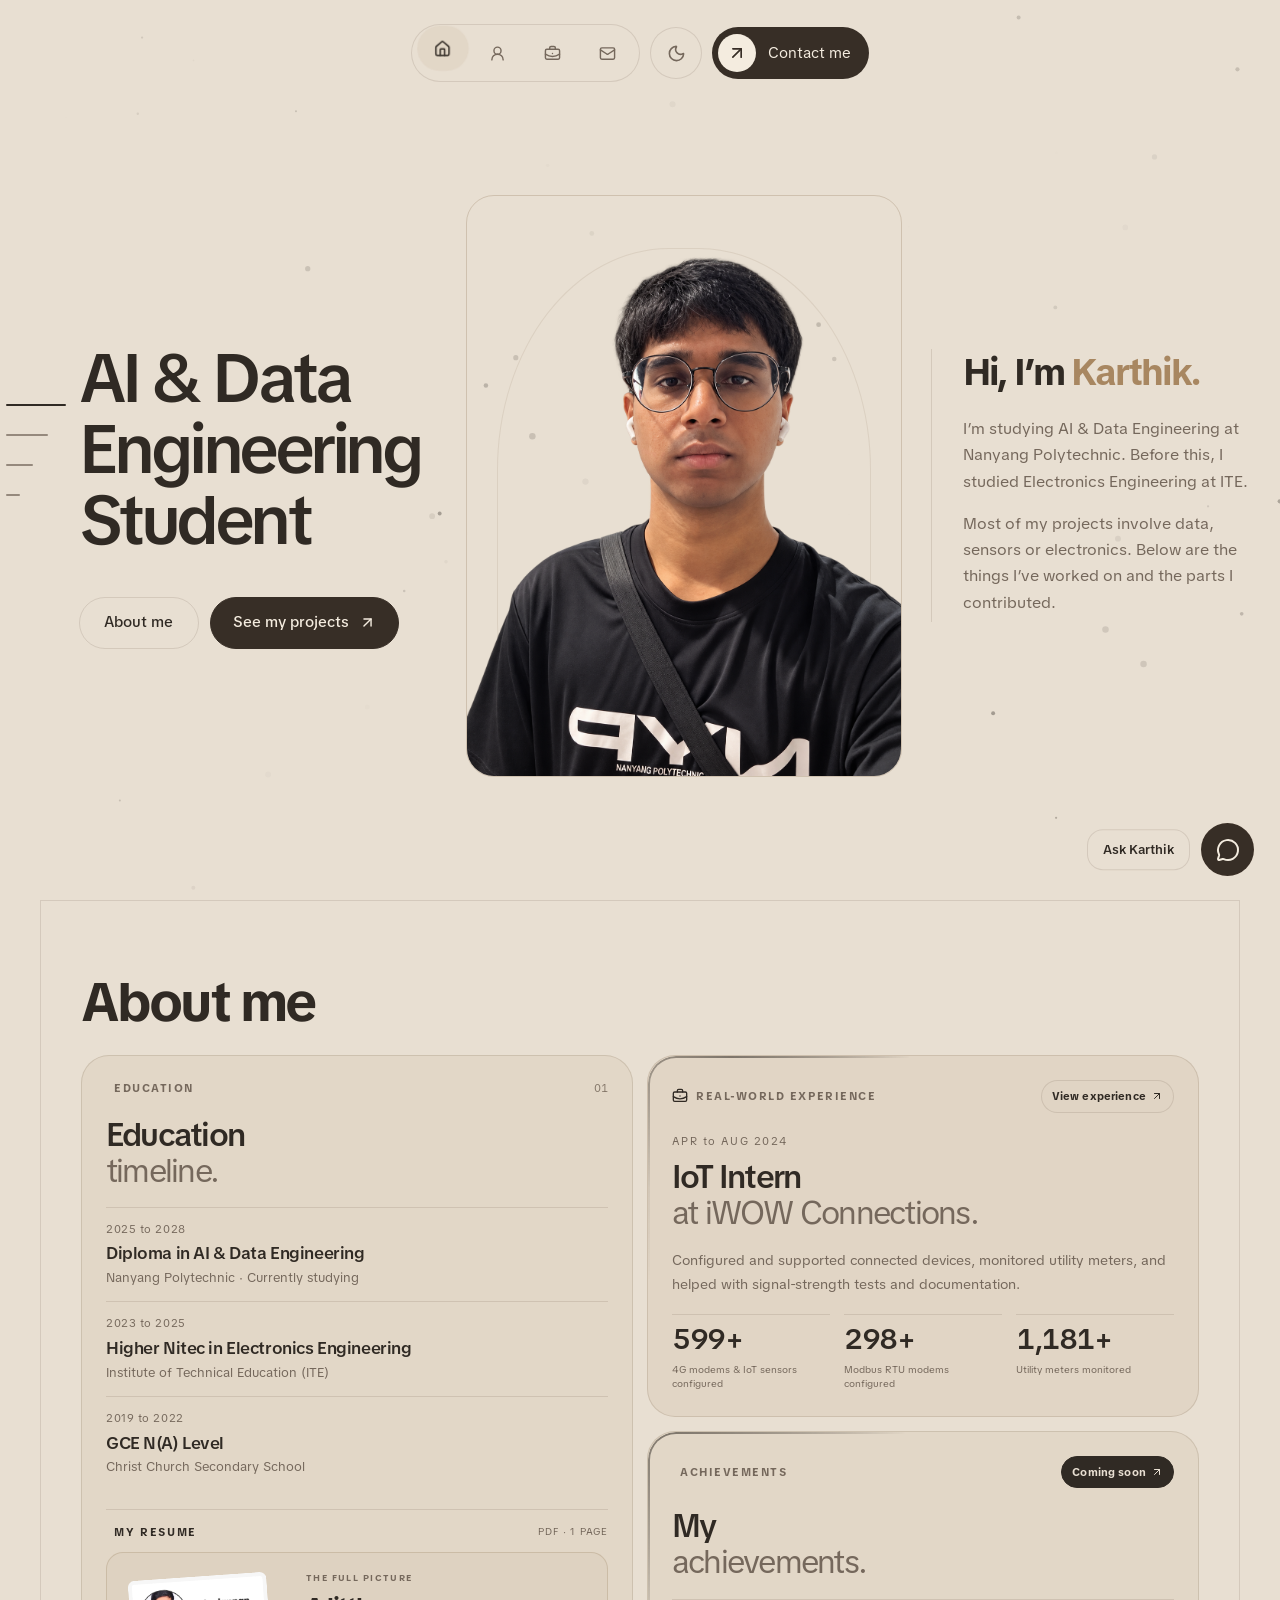
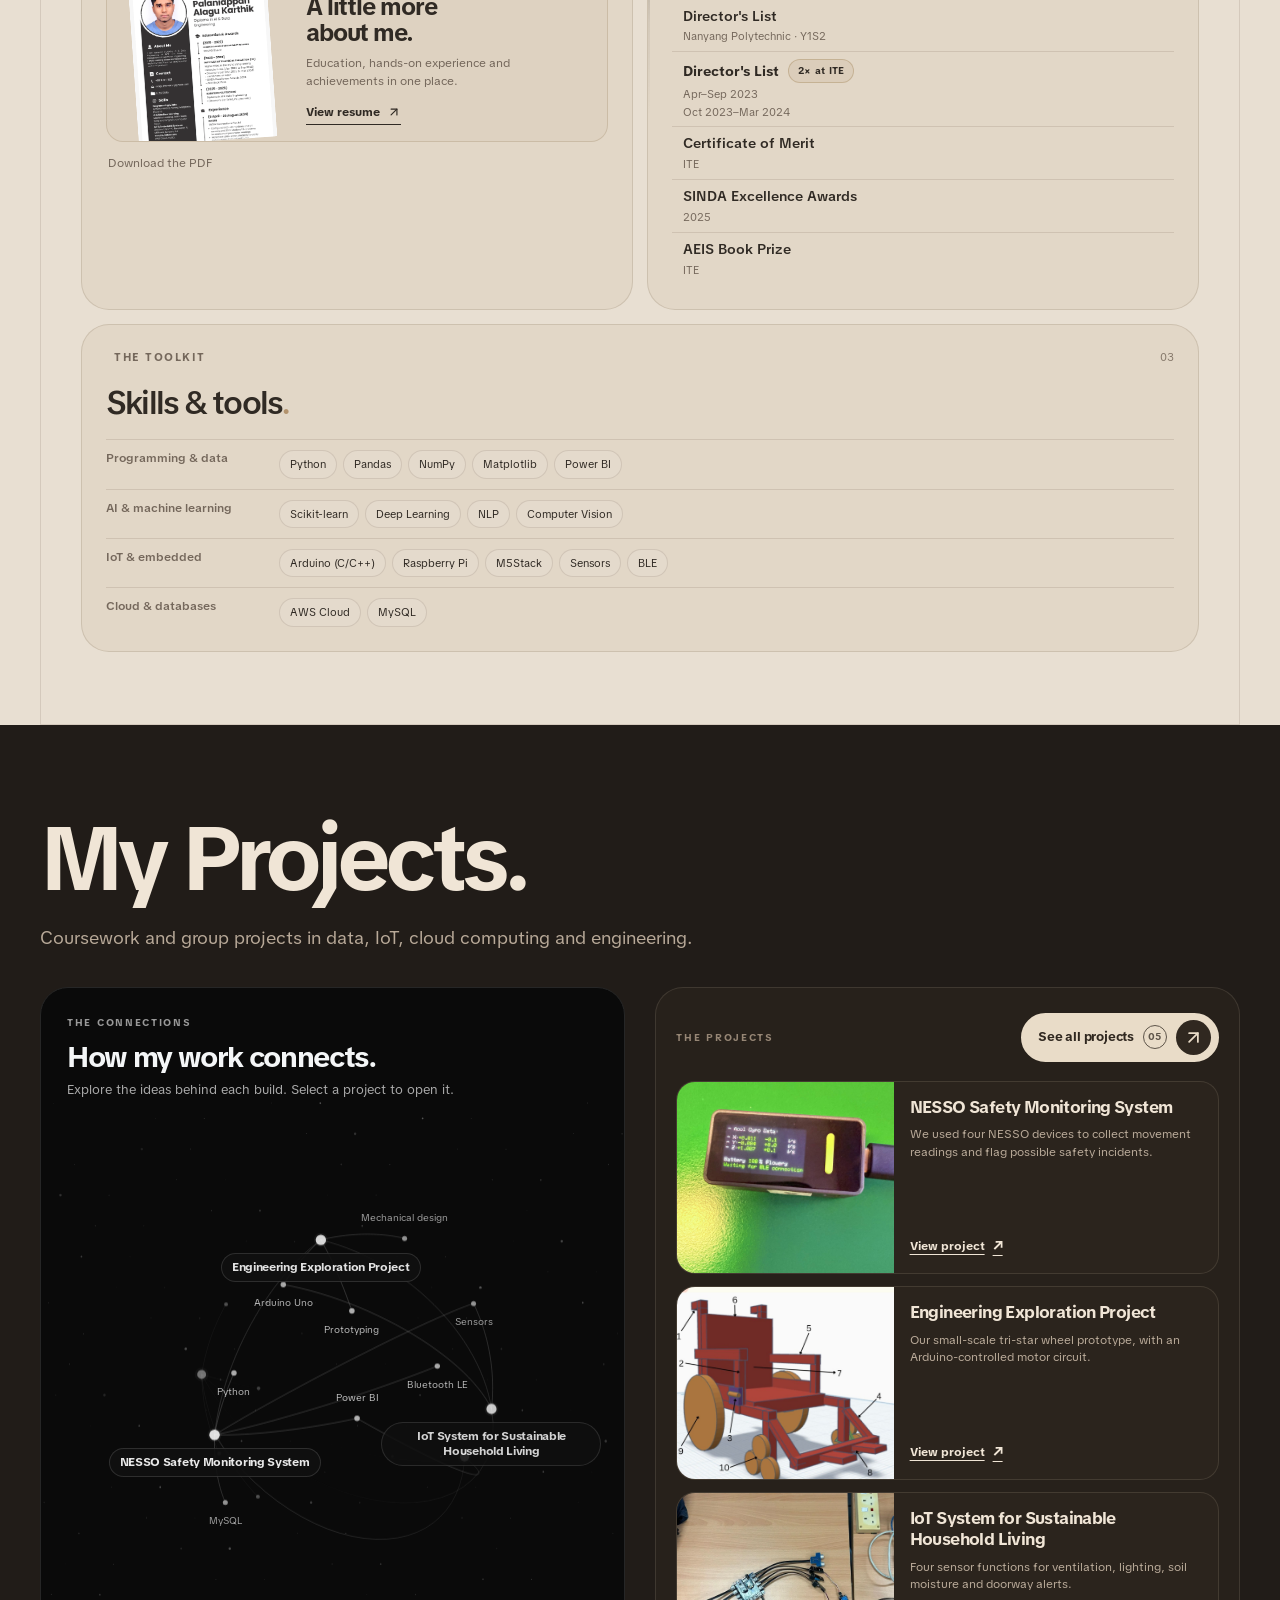
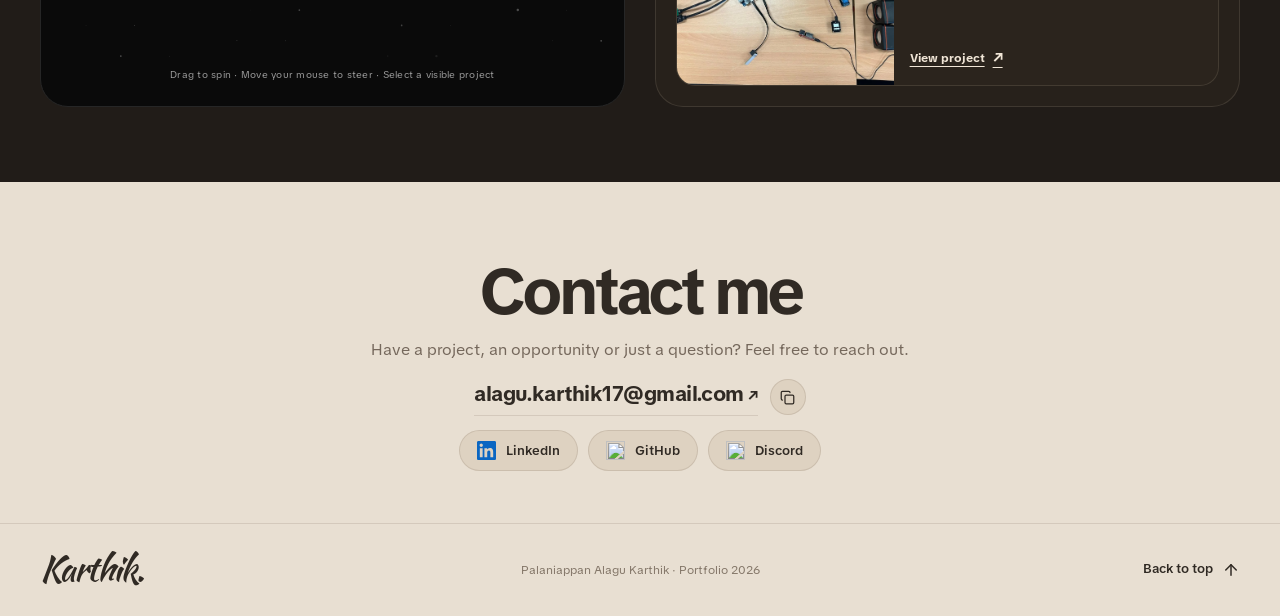
==== index.html @ b0daab4d "Add files via upload" ====
<!DOCTYPE html>
<html lang="en" data-theme="light">
<head>
<meta charset="UTF-8">
<meta name="viewport" content="width=device-width, initial-scale=1">
<meta name="theme-color" content="#e8dfd2">
<meta name="description" content="Palaniappan Alagu Karthik, AI &amp; Data Engineering student at Nanyang Polytechnic. Explore my interests in AI, data and connected systems.">
<link rel="icon" href="assets/favicon.svg" type="image/svg+xml">
<title>Palaniappan Alagu Karthik · Portfolio 2026</title>
<link rel="stylesheet" href="fonts.css">
<link rel="preconnect" href="https://fonts.googleapis.com">
<link rel="preconnect" href="https://fonts.gstatic.com" crossorigin>
<link href="https://fonts.googleapis.com/css2?family=Kaushan+Script&display=swap" rel="stylesheet">
<link rel="stylesheet" href="style.css">
<link rel="stylesheet" href="minimal.css">
<noscript><style>#page-loader{display:none}</style></noscript>
<script src="icons.js" defer></script>
<script src="site.js" defer></script>
<script src="footer.js" defer></script>
</head>
<body>
<div id="page-loader" class="page-loader" role="status" aria-label="Loading Karthik's portfolio">
  <div class="loader-inner" aria-hidden="true">
    <div class="loader-keyboard-wrap">
<!-- The full keyboard drawing and its keypress animation live in assets/loader-keyboard.svg. -->
      <img
        class="loader-keyboard"
        src="assets/loader-keyboard.svg"
        alt=""
        width="450"
        height="260"
        decoding="async"
        fetchpriority="high"
      >
    </div>
    <div class="loader-progress">
      <div class="loader-track"><span class="loader-fill"></span></div>
      <div class="loader-meta"><span>Loading</span><span id="loader-count">000</span></div>
    </div>
  </div>
</div>
<div id="portfolio" class="min-h-screen relative">
<a id="skip-navigation" class="skip" href="#main-content">Skip to content</a>
<header class="floating-header">
  <button id="menu-toggle" class="menu-toggle glass" type="button" aria-label="Open menu" aria-controls="mobile-sidebar" aria-expanded="false">
    <span class="menu-bars" aria-hidden="true"><span></span><span></span><span></span></span>
  </button>
  <nav class="dock glass" aria-label="Main navigation">
    <a id="nav-home" class="nav-item" href="#home" aria-label="Home" aria-current="page"><iconify-icon icon="lucide:house" aria-hidden="true"></iconify-icon><span class="nav-label">Home</span></a>
    <a id="nav-about" class="nav-item" href="#about" aria-label="About"><iconify-icon icon="lucide:user-round" aria-hidden="true"></iconify-icon><span class="nav-label">About</span></a>
    <a id="nav-projects" class="nav-item" href="#projects" aria-label="Projects" aria-expanded="false" aria-controls="nav-preview"><iconify-icon icon="lucide:briefcase-business" aria-hidden="true"></iconify-icon><span class="nav-label">Projects</span></a>
    <a id="nav-contact" class="nav-item" href="#contact" aria-label="Contact"><iconify-icon icon="lucide:mail" aria-hidden="true"></iconify-icon><span class="nav-label">Contact</span></a>
  </nav>

  <div id="nav-preview" class="nav-preview glass" aria-label="Projects preview" hidden>
    <div class="nav-preview-list">
      <span class="nav-preview-eyebrow">MY PROJECTS</span>
      <div id="nav-preview-rotator" class="nav-preview-rotator" role="region" aria-label="Project shortcuts. Scroll manually to see all five published projects." tabindex="0"><div id="nav-preview-track" class="nav-preview-rotator-track"></div></div>
      <a class="nav-preview-all" href="all-projects.html">See all projects <iconify-icon icon="lucide:arrow-right" aria-hidden="true"></iconify-icon></a>
    </div>
    <div class="nav-preview-display">
      <img id="nav-preview-image" class="is-active" src="assets/project-data.jpg" alt="NESSO Safety Monitoring System visual" width="800" height="600">
      <img id="nav-preview-next-image" src="assets/project-data.jpg" alt="" aria-hidden="true" width="800" height="600">
      <div class="nav-preview-caption is-active" id="nav-caption-first"><strong id="nav-preview-title">Wearable sensors · Worker safety</strong></div>
      <div class="nav-preview-caption" id="nav-caption-second" aria-hidden="true"><strong></strong></div>
    </div>
  </div>
  <button id="theme-toggle" class="theme-toggle glass" type="button" aria-label="Switch to light mode"><iconify-icon id="theme-icon" icon="lucide:sun" aria-hidden="true"></iconify-icon></button>
  <a id="header-contact" class="contact-pill" href="#contact"><span class="disc"><iconify-icon icon="lucide:arrow-up-right" aria-hidden="true"></iconify-icon></span>Contact me</a>
</header>
<aside class="section-rail" aria-label="Section shortcuts">
  <a href="#home" data-rail="home" aria-label="Home"><span class="rail-stroke"></span><span class="rail-name">Home</span></a>
  <a href="#about" data-rail="about" aria-label="About"><span class="rail-stroke"></span><span class="rail-name">About</span></a>
  <a href="#projects" data-rail="projects" aria-label="Projects"><span class="rail-stroke"></span><span class="rail-name">Projects</span></a>
  <a href="#contact" data-rail="contact" aria-label="Contact"><span class="rail-stroke"></span><span class="rail-name">Contact</span></a>
</aside>
<div id="sidebar-backdrop" class="sidebar-backdrop" hidden></div>
<aside id="mobile-sidebar" class="mobile-sidebar" hidden aria-label="Sidebar navigation">
  <div class="sidebar-shell">
    <div class="sidebar-head">
      <div>
        <span class="sidebar-kicker">KARTHIK</span>
        <strong>Navigate the portfolio</strong>
      </div>
      <button id="menu-close" class="sidebar-close" type="button" aria-label="Close menu"><iconify-icon icon="lucide:x" aria-hidden="true"></iconify-icon></button>
    </div>
    <nav class="sidebar-nav" aria-label="Mobile navigation">
      <a class="sidebar-link" href="#home"><iconify-icon icon="lucide:house" aria-hidden="true"></iconify-icon><span>Home</span></a>
      <a class="sidebar-link" href="#about"><iconify-icon icon="lucide:user-round" aria-hidden="true"></iconify-icon><span>About</span></a>
      <a class="sidebar-link" href="#projects"><iconify-icon icon="lucide:briefcase-business" aria-hidden="true"></iconify-icon><span>Projects</span></a>
      <a class="sidebar-link" href="#contact"><iconify-icon icon="lucide:mail" aria-hidden="true"></iconify-icon><span>Contact</span></a>
    </nav>
    <div class="sidebar-actions">
      <button id="sidebar-theme-toggle" class="sidebar-theme" type="button"><iconify-icon icon="lucide:sparkles" aria-hidden="true"></iconify-icon><span>Switch theme</span></button>
      <a class="sidebar-cta" href="#contact">Contact me <iconify-icon icon="lucide:arrow-up-right" aria-hidden="true"></iconify-icon></a>
    </div>
  </div>
</aside>
<main id="main-content" tabindex="-1">
  <section class="view" id="home" aria-label="Home">
    <div class="hero">
      <canvas id="particles" class="particles" aria-hidden="true"></canvas>
      <div class="season-overlay" aria-hidden="true">
        <div class="season-backdrop"></div>
        <div class="weather-ambient weather-ambient--sun"></div>
        <div class="weather-ambient weather-ambient--rain"></div>
        <div class="weather-ambient weather-ambient--snow"></div>
        <div class="weather-ambient weather-ambient--mist"></div>
        <div class="weather-rays"></div>
        <div id="weather-rain" class="weather-rain"></div>
        <div id="weather-snow" class="weather-snow"></div>
        <div id="weather-splashes" class="weather-splashes"></div>

      </div>
      <div class="frame">
        <div class="hero-grid">
          <div class="hero-copy reveal">
            <h1 class="role-heading"><span class="sr-only">AI &amp; Data Engineering student at Nanyang Polytechnic</span><span id="rotating-role" aria-hidden="true">Background in<br>Electronics</span></h1>
            <div class="hero-actions"><a id="hero-about" class="pill-link hold-link" href="#about"><span class="hold-text">About me</span></a><a id="hero-projects" class="pill-link emphasis" href="#projects">See my projects <iconify-icon icon="lucide:arrow-up-right" aria-hidden="true"></iconify-icon></a></div>
          </div>
          <div class="photo-comparison reveal">
            <figure class="portrait-frame"><img id="selected-photo" src="assets/karthik-cutout-portrait.png" alt="Portrait of Karthik in a black Nanyang Polytechnic shirt" width="1135" height="1386" fetchpriority="high"></figure>
          </div>
          <div class="intro reveal">
            <h2 class="intro-heading">Hi, I’m <span>Karthik.</span></h2>
            <div class="intro-content">
              <p>I’m studying AI &amp; Data Engineering at Nanyang Polytechnic. Before this, I studied Electronics Engineering at ITE.</p>
              <p>Most of my projects involve data, sensors or electronics. Below are the things I’ve worked on and the parts I contributed.</p>
            </div>
          </div>
        </div>
      </div>
    </div>
  </section>
  <section class="view" id="about" aria-labelledby="about-title">
    <div class="frame page-rails about-section">
      <h2 id="about-title" class="about-title">About me</h2>
      <div class="about-grid" aria-label="Education, experience, skills and achievements">
        <article class="about-tile tile-education tile-animate" style="--tile-order:0">
          <div class="tile-top"><span class="tile-label"><iconify-icon icon="lucide:graduation-cap" aria-hidden="true"></iconify-icon> EDUCATION</span><span class="tile-index">01</span></div>
          <h3>Education<br><em>timeline.</em></h3>
          <div class="education-item"><span class="education-year">2025 to 2028</span><strong>Diploma in AI &amp; Data Engineering</strong><span>Nanyang Polytechnic · Currently studying</span></div>
          <div class="education-item"><span class="education-year">2023 to 2025</span><strong>Higher Nitec in Electronics Engineering</strong><span>Institute of Technical Education (ITE)</span></div>
          <div class="education-item"><span class="education-year">2019 to 2022</span><strong>GCE N(A) Level</strong><span>Christ Church Secondary School</span></div>
          <div class="resume-feature">
            <div class="resume-feature-top">
              <span class="resume-feature-label"><iconify-icon icon="lucide:file-user" aria-hidden="true"></iconify-icon> MY RESUME</span>
              <span class="resume-feature-type">PDF · 1 PAGE</span>
            </div>
            <a class="resume-preview-link" href="assets/karthik-resume.pdf" target="_blank" rel="noopener noreferrer" aria-label="View Karthik's one-page resume in a new tab">
              <span class="resume-paper"><img src="assets/resume-preview.webp" alt="Preview of Karthik's resume" width="745" height="1054" loading="lazy"></span>
              <span class="resume-preview-copy">
                <small>THE FULL PICTURE</small>
                <strong>A little more<br>about me.</strong>
                <span>Education, hands-on experience and achievements in one place.</span>
                <span class="resume-preview-action">View resume <iconify-icon icon="lucide:arrow-up-right" aria-hidden="true"></iconify-icon></span>
              </span>
            </a>
            <a class="resume-download" href="assets/karthik-resume.pdf" download="Palaniappan_Alagu_Karthik_Resume.pdf">Download the PDF <iconify-icon icon="lucide:download" aria-hidden="true"></iconify-icon></a>
          </div>
        </article>
        <a class="about-tile tile-internship tile-animate internship-link" href="internship.html" aria-label="Read about my IoT internship at iWOW Connections" style="--tile-order:1">
          <span class="tile-orbit-trace" aria-hidden="true"></span>
          
          <div class="tile-top"><span class="tile-label"><iconify-icon icon="lucide:briefcase-business" aria-hidden="true"></iconify-icon> REAL-WORLD EXPERIENCE</span><span class="tile-coming-badge">View experience <iconify-icon icon="lucide:arrow-up-right" aria-hidden="true"></iconify-icon></span></div>
          <span class="tile-date">APR to AUG 2024</span>
          <h3>IoT Intern<br><em>at iWOW Connections.</em></h3>
          <p>Configured and supported connected devices, monitored utility meters, and helped with signal-strength tests and documentation.</p>
          <div class="impact-metrics" aria-label="Internship highlights">
            <div><strong><span class="count-number" data-count="600">600</span><span>+</span></strong><small>4G modems &amp; IoT sensors configured</small></div>
            <div><strong><span class="count-number" data-count="300">300</span><span>+</span></strong><small>Modbus RTU modems configured</small></div>
            <div><strong><span class="count-number" data-count="1200">1200</span><span>+</span></strong><small>Utility meters monitored</small></div>
          </div>
        </a>
        <article class="about-tile tile-skills tile-animate" style="--tile-order:2">
          <div class="tile-top"><span class="tile-label"><iconify-icon icon="lucide:code-2" aria-hidden="true"></iconify-icon> THE TOOLKIT</span><span class="tile-index">03</span></div>
          <h3>Skills &amp; tools<span class="tile-soft-dot">.</span></h3>
          <div class="skill-rows">
            <div class="skill-row"><span>Programming &amp; data</span><div><span>Python</span><span>Pandas</span><span>NumPy</span><span>Matplotlib</span><span>Power BI</span></div></div>
            <div class="skill-row"><span>AI &amp; machine learning</span><div><span>Scikit-learn</span><span>Deep Learning</span><span>NLP</span><span>Computer Vision</span></div></div>
            <div class="skill-row"><span>IoT &amp; embedded</span><div><span>Arduino (C/C++)</span><span>Raspberry Pi</span><span>M5Stack</span><span>Sensors</span><span>BLE</span></div></div>
            <div class="skill-row"><span>Cloud &amp; databases</span><div><span>AWS Cloud</span><span>MySQL</span></div></div>
          </div>
        </article>
        <article class="about-tile tile-awards tile-animate coming-soon-tile" tabindex="0" role="button" aria-label="Achievements details, coming soon" data-coming-soon="Achievements" style="--tile-order:3">
          <span class="tile-orbit-trace" aria-hidden="true"></span>
          <div class="tile-top"><span class="tile-label"><iconify-icon icon="lucide:award" aria-hidden="true"></iconify-icon> ACHIEVEMENTS</span><span class="tile-coming-badge">Coming soon <iconify-icon icon="lucide:arrow-up-right" aria-hidden="true"></iconify-icon></span></div>
          <h3>My<br><em>achievements.</em></h3>
          <ul class="award-list">
            <li><iconify-icon icon="lucide:sparkles" aria-hidden="true"></iconify-icon><span>Director's List <small>Nanyang Polytechnic · Y1S2</small></span></li>
            <li class="ite-directors-awards"><iconify-icon icon="lucide:sparkles" aria-hidden="true"></iconify-icon><span><span class="ite-directors-heading">Director's List <span class="ite-awards-count" aria-label="Awarded twice at ITE">2× at ITE</span></span><small>Apr–Sep 2023</small><small>Oct 2023–Mar 2024</small></span></li>
            <li><iconify-icon icon="lucide:sparkles" aria-hidden="true"></iconify-icon><span>Certificate of Merit <small>ITE</small></span></li>
            <li><iconify-icon icon="lucide:sparkles" aria-hidden="true"></iconify-icon><span>SINDA Excellence Awards <small>2025</small></span></li>
            <li><iconify-icon icon="lucide:sparkles" aria-hidden="true"></iconify-icon><span>AEIS Book Prize <small>ITE</small></span></li>
          </ul>
        </article>
      </div>
    </div>
  </section>
  <section class="view featured-projects" id="projects" aria-labelledby="projects-title">
    <div class="frame project-area">
      <div class="project-heading">
        <h2 id="projects-title">My Projects<span aria-hidden="true">.</span></h2>
        <p class="project-intro">Coursework and group projects in data, IoT, cloud computing and engineering.</p>
      </div>
      <div class="project-visual-grid">
      <div class="project-map" aria-labelledby="project-map-title">
        <div class="project-map-intro">
          <span>THE CONNECTIONS</span>
          <h3 id="project-map-title">How my work connects.</h3>
          <p>Explore the ideas behind each build. Select a project to open it.</p>
        </div>
        <div class="project-map-window">
          <div id="project-map-stage" class="project-map-stage" role="group" aria-label="Interactive rotating globe of projects and related skills">
            <canvas id="project-globe-canvas" class="project-globe-canvas" aria-hidden="true"></canvas>
            <div class="project-globe-halo" aria-hidden="true"></div>
            <div id="project-map-nodes" class="project-map-nodes"></div>
            <noscript><p class="project-map-nojs">Explore the project cards below.</p></noscript>
          </div>
        </div>
        <p class="project-map-hint">Drag to spin · Move your mouse to steer · Select a visible project</p>
      </div>
      <div class="project-showcase">
      <div class="project-gallery-heading"><span>THE PROJECTS</span><div class="project-gallery-actions"><p>Explore each build in detail.</p><a class="all-projects-link" href="all-projects.html" aria-label="See all five published projects"><span class="all-projects-link-label">See all projects</span><span class="all-projects-link-count" aria-hidden="true">05</span><span class="all-projects-link-arrow" aria-hidden="true"><iconify-icon icon="lucide:arrow-up-right"></iconify-icon></span></a></div></div>
      <div class="project-rail-wrap">
        <div id="project-rail" class="own-projects" role="region" aria-roledescription="rotating gallery" aria-label="My Projects. Scroll horizontally or swipe to browse more projects." tabindex="0">
          <a id="open-data-engineering" class="project-card" href="#project-data-engineering" aria-label="Open NESSO Safety Monitoring System"><div class="project-cover"><img src="assets/project-data.jpg" alt="NESSO Safety Monitoring System" loading="lazy" width="800" height="600" data-cover="data-engineering"><span class="project-image-cta" aria-hidden="true">View project ↗</span></div><div class="project-card-copy"><div class="project-meta"><span>01</span><span>DATA ENGINEERING</span></div><h3>NESSO Safety Monitoring System</h3><p>We used four NESSO devices to collect movement readings and flag possible safety incidents.</p><span class="project-open">View project <span aria-hidden="true">↗</span></span></div></a>
          <a id="open-engineering-exploration" class="project-card" href="#project-engineering-exploration" aria-label="Open Engineering Exploration Project"><div class="project-cover"><img src="assets/project-engineering.jpg" alt="Engineering Exploration Project" loading="lazy" width="800" height="600" data-cover="engineering-exploration"><span class="project-image-cta" aria-hidden="true">View project ↗</span></div><div class="project-card-copy"><div class="project-meta"><span>02</span><span>ENGINEERING EXPLORATION</span></div><h3>Engineering Exploration Project</h3><p>Our small-scale tri-star wheel prototype, with an Arduino-controlled motor circuit.</p><span class="project-open">View project <span aria-hidden="true">↗</span></span></div></a>
          <a id="open-iot-sustainable-living" class="project-card" href="#project-iot-sustainable-living" aria-label="Open IoT System for Sustainable Household Living"><div class="project-cover"><img src="assets/iot-hardware-workbench.webp" alt="IoT System for Sustainable Household Living" loading="lazy" width="800" height="600" data-cover="iot-sustainable-living"><span class="project-image-cta" aria-hidden="true">View project ↗</span></div><div class="project-card-copy"><div class="project-meta"><span>03</span><span>INTERNET OF THINGS</span></div><h3>IoT System for Sustainable Household Living</h3><p>Four sensor functions for ventilation, lighting, soil moisture and doorway alerts.</p><span class="project-open">View project <span aria-hidden="true">↗</span></span></div></a>
          <a id="open-cloud-computing" class="project-card" href="#project-cloud-computing" aria-label="Open AWS Music Store Web Application"><div class="project-cover"><img src="assets/cloud-storefront-1.webp" alt="AWS Music Store Web Application" loading="lazy" width="800" height="600" data-cover="cloud-computing"><span class="project-image-cta" aria-hidden="true">View project ↗</span></div><div class="project-card-copy"><div class="project-meta"><span>04</span><span>CLOUD COMPUTING</span></div><h3>AWS Music Store Web Application</h3><p>A nine-instrument catalogue on AWS, with MySQL product data and S3 images.</p><span class="project-open">View project <span aria-hidden="true">↗</span></span></div></a>
          <a id="open-road-safety" class="project-card" href="#project-road-safety" aria-label="Open Road Safety &amp; Infrastructure Analysis"><div class="project-cover"><img src="assets/road-safety-cover.webp" alt="Road infrastructure trends from my Power BI analysis" loading="lazy" width="800" height="600" data-cover="road-safety"><span class="project-image-cta" aria-hidden="true">View project ↗</span></div><div class="project-card-copy"><div class="project-meta"><span>06</span><span>DATA &amp; ANALYTICS</span></div><h3>Road Safety &amp; Infrastructure Analysis</h3><p>My Power BI analysis of Singapore road infrastructure, accidents, injuries and deaths.</p><span class="project-open">View project <span aria-hidden="true">↗</span></span></div></a>
        </div>
      </div>
      </div><!-- /project-showcase -->
      </div><!-- /project-visual-grid -->
    </div>
  </section>
  <section class="view" id="contact" aria-label="Contact Karthik">
    <canvas id="contact-particles" class="contact-particles" aria-hidden="true"></canvas>
    <div class="frame contact-view contact-editorial contact-stacked">
      <div class="contact-intro">
        <h2 class="contact-headline" data-text="Contact me">Contact me</h2>
        <p>Have a project, an opportunity or just a question? Feel free to reach out.</p>
        <div class="contact-email-row">
          <a id="contact-email" class="email-link" href="mailto:alagu.karthik17@gmail.com">alagu.karthik17@gmail.com <span aria-hidden="true">↗</span></a>
          <button id="copy-email" class="copy-button" type="button" aria-label="Copy email address"><iconify-icon icon="lucide:copy" aria-hidden="true"></iconify-icon></button>
        </div>
        <p id="copy-status" class="copy-status" aria-live="polite"></p>
        <nav class="contact-socials" aria-label="My social profiles">
          <a id="contact-linkedin" href="https://www.linkedin.com/in/alagu-karthik-1b786742b/" target="_blank" rel="noopener noreferrer" aria-label="LinkedIn profile"><img class="brand-icon" src="assets/brand-linkedin.svg" alt="" width="19" height="19" loading="lazy"><span>LinkedIn</span></a>
          <a href="https://github.com/LeNenity" target="_blank" rel="noopener noreferrer" aria-label="GitHub profile"><img class="brand-icon brand-icon-github" src="https://cdn.simpleicons.org/github/181717" alt="" width="19" height="19" loading="lazy"><span>GitHub</span></a>
          <a href="https://discord.com/users/561393461430059022" target="_blank" rel="noopener noreferrer" aria-label="Discord profile"><img class="brand-icon" src="https://cdn.simpleicons.org/discord/5865F2" alt="" width="19" height="19" loading="lazy"><span>Discord</span></a>
        </nav>
      </div>
    </div>
  </section>
</main><section id="project-detail" class="project-detail" aria-label="Project detail" hidden></section>
<footer class="site-footer footer-compact" aria-label="Portfolio footer">
  <div class="frame footer-minimal">
    <a class="footer-wordmark" href="#home" aria-label="Karthik, home" data-footer-scramble><span class="footer-scramble-text" aria-hidden="true">Karthik.</span></a>
    <p class="footer-credit">Palaniappan Alagu Karthik · Portfolio 2026</p>
    <button id="footer-back-to-top" type="button" class="footer-back-to-top" aria-label="Back to top" data-footer-scramble>
      <span class="footer-scramble-text" aria-hidden="true">Back to top</span>
      <iconify-icon icon="lucide:arrow-up" aria-hidden="true"></iconify-icon>
    </button>
  </div>
</footer>
<div id="coming-soon-notice" class="coming-soon-notice" role="status" aria-live="polite" aria-atomic="true" hidden></div>
<button type="button" id="chat-toggle" class="chat-launcher" aria-label="Ask Karthik" aria-expanded="false" aria-controls="portfolio-chat"><iconify-icon icon="lucide:message-circle" aria-hidden="true"></iconify-icon><span class="chat-hover-label" aria-hidden="true">Ask Karthik</span></button>
<aside id="portfolio-chat" class="chat-panel" role="dialog" aria-modal="false" aria-labelledby="chat-title" hidden>
  <div class="chat-header">
    <div class="chat-avatar" aria-hidden="true">K<span class="chat-avatar-dot"></span></div>
    <div class="chat-heading"><h2 id="chat-title">Karthik <span class="chat-beta">PORTFOLIO ASSISTANT</span></h2><p>My projects, in my words <span aria-hidden="true">·</span> Online</p></div>
    <button id="chat-reset" class="chat-icon-button" type="button" aria-label="Start a new chat" title="New chat"><iconify-icon icon="lucide:plus" aria-hidden="true"></iconify-icon></button>
    <button id="chat-close" class="chat-icon-button" type="button" aria-label="Close chat"><iconify-icon icon="lucide:x" aria-hidden="true"></iconify-icon></button>
  </div>
  <div class="chat-messages" id="chat-messages" role="log" aria-label="Chat messages" aria-live="polite" aria-relevant="additions" aria-atomic="false">
    <div class="chat-line chat-line--bot"><span class="chat-message-avatar" aria-hidden="true">K</span><div class="chat-bubble">Hey! I’m <strong>Karthik</strong> ✦ Well, my prewritten portfolio assistant. Ask about the projects I built, my internship, skills, achievements or studies!</div></div>
    <div class="chat-quick-questions" id="chat-quick-questions" aria-label="Suggested questions">
      <button type="button" data-chat-question="What projects have you worked on?">My projects <iconify-icon icon="lucide:arrow-up-right" aria-hidden="true"></iconify-icon></button>
      <button type="button" data-chat-question="What did you do during your internship?">My internship <iconify-icon icon="lucide:arrow-up-right" aria-hidden="true"></iconify-icon></button>
      <button type="button" data-chat-question="What are your skills?">My skills <iconify-icon icon="lucide:arrow-up-right" aria-hidden="true"></iconify-icon></button>
      <button type="button" data-chat-question="What awards have you received?">My achievements <iconify-icon icon="lucide:arrow-up-right" aria-hidden="true"></iconify-icon></button>
    </div>
  </div>
  <div class="chat-bottom">
    <form class="chat-composer" id="question-form">
      <label class="sr-only" for="question">Write a question about Karthik</label>
      <textarea id="question" name="question" rows="1" placeholder="Ask me something..." autocomplete="off" maxlength="350"></textarea>
      <button id="chat-send" class="chat-send" type="submit" aria-label="Send message" disabled><iconify-icon icon="lucide:arrow-up" aria-hidden="true"></iconify-icon></button>
    </form>
  </div>
</aside>

</div>
</body>
</html>
---- fonts.css ----
@font-face {
  font-family: 'TikTok Sans';
  font-style: normal;
  font-weight: 400;
  font-stretch: normal;
  font-display: swap;
  src: url(assets/tiktok-sans-1.ttf) format('truetype');
}
@font-face {
  font-family: 'TikTok Sans';
  font-style: normal;
  font-weight: 500;
  font-stretch: normal;
  font-display: swap;
  src: url(assets/tiktok-sans-2.ttf) format('truetype');
}
@font-face {
  font-family: 'TikTok Sans';
  font-style: normal;
  font-weight: 600;
  font-stretch: normal;
  font-display: swap;
  src: url(assets/tiktok-sans-3.ttf) format('truetype');
}
@font-face {
  font-family: 'TikTok Sans';
  font-style: normal;
  font-weight: 700;
  font-stretch: normal;
  font-display: swap;
  src: url(assets/tiktok-sans-4.ttf) format('truetype');
}
---- style.css ----
/* Small local reset replaces the design canvas utility runtime. */
html{line-height:1.5;-webkit-text-size-adjust:100%;tab-size:4}body,figure{margin:0}button,input{font-family:inherit;font-size:100%;line-height:inherit;margin:0;padding:0}button{background:transparent;text-transform:none}h1,h2,h3{font-size:inherit;font-weight:inherit}.min-h-screen{min-height:100vh}.relative{position:relative}.font-medium{font-weight:500}img{vertical-align:middle}iconify-icon svg{display:block;width:1em;height:1em;overflow:visible}

:root{--bg:#e8dfd2;--fg:#302a24;--muted:#75685c;--faint:#85786a;--line:rgba(77,58,39,.13);--glass:rgba(231,221,207,.78);--surface:#ded2c1;--inverted:#372e26;--on-inverted:#f4ecdf;--ease:cubic-bezier(.22,1,.36,1);color-scheme:light}
:root[data-theme=dark]{--bg:#211c18;--fg:#f0e5d6;--muted:#b8a998;--faint:#968675;--line:rgba(235,218,192,.12);--glass:rgba(55,45,37,.75);--surface:#302820;--inverted:#e9dcc8;--on-inverted:#302820;color-scheme:dark}
*{box-sizing:border-box}html{scroll-behavior:smooth}body{margin:0;font-family:'TikTok Sans',system-ui,sans-serif;background:var(--bg);color:var(--fg);transition:background-color .4s,color .4s}button,input{font:inherit}button,a{-webkit-tap-highlight-color:transparent}button{color:inherit;cursor:pointer}a{color:inherit;text-decoration:none}button:focus-visible,a:focus-visible,input:focus-visible{outline:2px solid var(--fg);outline-offset:5px}button{border:0}iconify-icon{display:inline-block;flex-shrink:0;vertical-align:middle}img{display:block;max-width:100%}h1,h2,h3,p{margin:0}h1,h2,h3{letter-spacing:-.04em;line-height:1.15}p{line-height:1.6}.frame{max-width:1200px;margin:auto;width:calc(100% - 80px)}.subtle{color:var(--muted)}.sr-only{position:absolute;width:1px;height:1px;padding:0;margin:-1px;overflow:hidden;clip:rect(0,0,0,0);white-space:nowrap;border:0}.skip{position:fixed;top:-60px;left:16px;background:var(--inverted);color:var(--on-inverted);padding:10px 18px;z-index:100}.skip:focus{top:15px}
.floating-header{position:fixed;z-index:40;top:24px;left:50%;transform:translateX(-50%);display:flex;align-items:center;gap:8px;max-width:calc(100% - 24px)}.glass{background:var(--glass);border:1px solid rgba(150,150,150,.25);backdrop-filter:none;-webkit-backdrop-filter:none;box-shadow:none}.dock{padding:5px;border-radius:32px;display:flex;align-items:center}.nav-item{display:flex;align-items:center;justify-content:center;gap:8px;width:46px;height:40px;color:var(--muted);border-radius:23px;transition:width .55s var(--ease),background .3s,color .3s;overflow:hidden;white-space:nowrap;font-size:14px}.nav-item iconify-icon{font-size:17px}.nav-item .nav-label{max-width:0;opacity:0;transition:max-width .55s var(--ease),opacity .25s;overflow:hidden;margin-left:-8px}.dock:hover .nav-item,.dock:focus-within .nav-item{width:100px}.dock:hover .nav-label,.dock:focus-within .nav-label{max-width:90px;opacity:1;margin-left:0}.nav-item[aria-current=page]{color:var(--fg);background:rgba(130,130,130,.13)}.nav-item:hover{color:var(--fg);background:rgba(130,130,130,.17)}.theme-toggle{width:52px;height:52px;border-radius:50%;display:grid;place-items:center;font-size:19px;color:var(--muted)}.theme-toggle:hover{color:var(--fg)}.contact-pill{height:52px;padding:6px 18px 6px 6px;background:var(--inverted);color:var(--on-inverted);border-radius:30px;font-size:15px;display:flex;align-items:center;gap:12px;white-space:nowrap;transition:transform .4s var(--ease),box-shadow .4s}.contact-pill:hover{transform:translateY(-2px);box-shadow:none}.contact-pill .disc{width:38px;height:38px;border-radius:50%;display:grid;place-items:center;background:var(--on-inverted);color:var(--inverted);font-size:20px}.contact-pill .disc iconify-icon{transition:transform .45s var(--ease)}.contact-pill:hover .disc iconify-icon{transform:rotate(45deg)}
.view[hidden]{display:none!important}.hero{position:relative;isolation:isolate;min-height:min(860px,100svh);padding:150px 0 75px;display:flex;align-items:center;overflow:hidden}.hero:before{content:"";position:absolute;inset:0;background:radial-gradient(ellipse at 50% 0%,rgba(120,120,120,.065),transparent 65%);pointer-events:none;z-index:-1}.hero:after{content:"";position:absolute;left:20%;right:20%;height:65px;bottom:-52px;background:var(--muted);opacity:.11;filter:none;border-radius:50%}.particles{position:absolute;inset:0;z-index:-1;pointer-events:none;opacity:.7}.hero-grid{position:relative;display:grid;grid-template-columns:1fr 1.05fr 1fr;gap:45px;align-items:center;width:100%}.role-heading{font-size:clamp(30px,3.3vw,43px);font-weight:600;min-height:150px;max-width:350px;line-height:1.08;letter-spacing:-.04em;display:flex;align-items:center}.hero-actions{display:flex;align-items:center;gap:12px;margin-top:22px;flex-wrap:wrap}.pill-link{position:relative;display:inline-flex;align-items:center;justify-content:center;gap:10px;border:1px solid var(--line);border-radius:28px;min-height:46px;padding:10px 22px;font-size:14px;font-weight:500;transition:background .4s,border-color .4s,transform .45s var(--ease);overflow:hidden}.pill-link:before{content:"";position:absolute;inset:-1px;border:1px solid transparent;border-radius:inherit;pointer-events:none}.pill-link:hover{border-color:var(--muted);background:rgba(130,130,130,.07);transform:translateY(-2px)}.pill-link.emphasis{border-color:rgba(160,160,160,.55);box-shadow:none}.pill-link iconify-icon{font-size:17px;transition:transform .4s var(--ease)}.pill-link:hover iconify-icon{transform:translate(3px,-3px)}.portrait-frame{position:relative;width:100%;max-width:340px;margin:auto;border-radius:36px;overflow:hidden;border:1px solid var(--line);background:var(--surface);box-shadow:none}.portrait-frame img{width:100%;height:auto;object-fit:contain;filter:none}.intro{max-width:315px;margin-left:auto}.intro-item+.intro-item{margin-top:24px}.intro-button{font-size:18px;font-weight:400;background:none;text-align:left;padding:0;width:100%;color:var(--muted);line-height:1.5;transition:color .35s}.intro-button[aria-expanded=true]{color:var(--fg)}.intro-button:hover{color:var(--fg)}.intro-panel{display:grid;grid-template-rows:0fr;opacity:0;transition:grid-template-rows .55s var(--ease),opacity .4s}.intro-panel[data-open=true]{grid-template-rows:1fr;opacity:1}.intro-panel>div{overflow:hidden}.intro-panel p{padding-top:12px;color:var(--muted);font-size:17px;line-height:1.6}.home-note{display:flex;justify-content:space-between;align-items:center;padding:30px 0;font-size:12px;color:var(--faint);border-bottom:1px solid var(--line)}
.page-rails{border-left:1px solid var(--line);border-right:1px solid var(--line)}.about-prompt{padding:155px 41px 65px;min-height:590px;display:flex;flex-direction:column;justify-content:space-between;gap:60px}.about-prompt h1{font-size:32px;font-weight:500}.question-wrap{width:min(670px,100%);margin:auto}.question-form{border:1px solid rgba(150,150,150,.45);border-radius:28px;min-height:150px;padding:20px 19px 15px;background:linear-gradient(150deg,rgba(128,128,128,.08),rgba(128,128,128,.025));box-shadow:none}.question-form input{display:block;border:0;border-radius:4px;background:none;width:100%;font-size:15px;line-height:1.5;color:var(--fg);padding:0 0 20px;min-height:50px}.question-form input::placeholder{color:var(--muted)}.question-form input:focus-visible{outline-offset:3px}.prompt-bottom{display:flex;justify-content:space-between;align-items:center;position:relative}.round-button{width:35px;height:35px;display:grid;place-items:center;border-radius:50%;background:rgba(140,140,140,.09);font-size:18px;color:var(--muted);transition:color .3s,box-shadow .3s}.round-button:hover{color:var(--fg);box-shadow:none}.send-button{border:1px solid rgba(180,180,180,.4);box-shadow:none}.prompt-footnote{color:var(--faint);font-size:11px;text-align:center;margin-top:13px}.suggestions{display:flex;flex-wrap:wrap;gap:8px;margin-top:14px}.suggestions[hidden]{display:none}.suggestions button{font-size:12px;background:var(--surface);border:1px solid var(--line);border-radius:20px;padding:7px 13px;text-align:left;color:var(--muted)}.suggestions button:hover{color:var(--fg)}.answer{font-size:15px;color:var(--muted);line-height:1.6;margin-top:20px;padding:18px;border-left:1px solid var(--muted)}.answer:empty{display:none}.biography{padding:75px 41px 90px}.section-label{font-size:22px;color:var(--muted);margin-bottom:24px}.biography h2{font-size:32px;font-weight:500;margin-bottom:20px;max-width:850px}.biography p{font-size:17px;color:var(--muted);max-width:950px}.biography p+p{margin-top:14px}.journey{padding:25px 41px 75px}.journey h2,.tools h2{font-size:28px;font-weight:500;margin-bottom:35px}.journey-row{border-top:1px solid var(--line);border-bottom:1px solid var(--line);padding:24px 0;display:grid;grid-template-columns:1fr 1fr auto;gap:20px;font-size:16px}.journey-row span{color:var(--muted)}.journey-row small{font-size:12px;color:var(--faint);align-self:center}.tools{padding:0 41px 100px}.tool-list{display:flex;flex-wrap:wrap;gap:16px}.tool-chip{border:1px solid var(--line);border-radius:22px;padding:12px 20px;background:var(--surface);font-size:14px;color:var(--muted)}
.placeholder,.contact-view{min-height:calc(100svh - 30px);display:flex;flex-direction:column;justify-content:center;align-items:center;text-align:center;padding:150px 40px 100px;gap:25px}.placeholder h1{font-size:48px;font-weight:500}.placeholder p{color:var(--muted);font-size:17px}.placeholder-icon{font-size:32px;color:var(--faint)}.contact-view h2{font-size:clamp(42px,5.5vw,70px);font-weight:500;letter-spacing:-.045em}.contact-view>p{color:var(--muted);font-size:17px;max-width:450px}.contact-email-row{display:flex;gap:15px;align-items:center;margin-top:12px;flex-wrap:wrap;justify-content:center}.email-link{font-size:clamp(18px,3vw,32px);letter-spacing:-.025em;border-bottom:1px solid var(--line);padding-bottom:5px;overflow-wrap:anywhere}.email-link:hover{border-color:var(--fg)}.copy-button{height:42px;min-width:42px;padding:8px;border:1px solid var(--line);border-radius:50%;background:var(--surface);font-size:18px;display:grid;place-items:center}.copy-status{font-size:12px;color:var(--muted);min-height:20px}.contact-secondary{display:inline-flex;align-items:center;gap:10px;color:var(--muted);font-size:15px}.contact-secondary:hover{color:var(--fg)}
.site-footer{overflow:hidden;border-top:1px solid var(--line);padding-top:70px}.footer-top{display:flex;justify-content:space-between;align-items:start;gap:40px}.footer-signature{font-size:22px;font-weight:600;letter-spacing:-.05em}.footer-columns{display:flex;gap:70px}.footer-column{min-width:115px;font-size:15px}.footer-column p{color:var(--muted);margin-bottom:20px}.footer-column a{display:block;border-bottom:1px solid var(--line);padding:6px 0;color:var(--muted);transition:color .3s}.footer-column a:hover{color:var(--fg)}.footer-credit{color:var(--faint);font-size:12px;text-align:center;padding:45px 20px 25px}.footer-big{font-size:clamp(80px,19.8vw,290px);font-weight:700;line-height:.80;letter-spacing:-.08em;text-align:center;opacity:.045;user-select:none;pointer-events:none;margin:20px 0 -5px}.reveal{animation:reveal-in .75s var(--ease) both}@keyframes reveal-in{from{opacity:0;transform:translateY(18px);filter:none}to{opacity:1;transform:translateY(0);filter:none}}::view-transition-old(root){animation:old-view .25s ease both}::view-transition-new(root){animation:new-view .6s var(--ease) both}@keyframes old-view{to{opacity:0;filter:none}}@keyframes new-view{from{opacity:0;transform:translateY(12px);filter:none}to{opacity:1;transform:translateY(0);filter:none}}
@media(max-width:1050px){.hero-grid{gap:25px;grid-template-columns:1fr 1fr 1fr}.hero-actions{gap:8px}.pill-link{padding:10px 15px;font-size:12px}.intro-panel p{font-size:15px}.intro-button{font-size:16px}.portrait-frame{border-radius:28px}.hero{min-height:760px}.role-heading{font-size:34px}}
@media(max-width:760px){.frame{width:calc(100% - 32px)}.floating-header{top:16px;gap:6px}.dock{padding:4px}.nav-item{width:39px;height:36px}.nav-item iconify-icon{font-size:17px}.dock:hover .nav-item,.dock:focus-within .nav-item{width:39px}.dock:hover .nav-label,.dock:focus-within .nav-label{max-width:0;opacity:0;margin-left:-8px}.theme-toggle{width:46px;height:46px;font-size:18px}.contact-pill{height:46px;padding:8px 14px;gap:0;font-size:12px}.contact-pill .disc{display:none}.hero{min-height:0;padding:145px 0 60px}.hero-grid{grid-template-columns:1fr;gap:38px;text-align:center}.hero-copy{max-width:400px;margin:auto}.role-heading{font-size:39px;min-height:110px;max-width:340px;justify-content:center}.hero-actions{justify-content:center;margin-top:20px}.pill-link{font-size:13px;padding:10px 20px}.portrait-frame{width:min(295px,85%);border-radius:30px}.intro{max-width:390px;width:100%;margin:auto;text-align:left;padding:0 15px}.intro-item+.intro-item{margin-top:22px}.intro-button{font-size:18px}.intro-panel p{font-size:16px}.home-note{gap:20px;font-size:10px;padding-inline:10px}.about-prompt{padding:135px 20px 55px;min-height:520px;gap:70px}.about-prompt h1{font-size:30px}.question-form{border-radius:24px;padding:18px 15px 14px}.biography{padding:55px 20px}.section-label{font-size:19px}.biography h2{font-size:28px}.biography p{font-size:16px}.journey{padding:20px 20px 55px}.journey-row{grid-template-columns:1fr;gap:5px;font-size:16px}.tools{padding:0 20px 60px}.tool-list{gap:10px}.tool-chip{padding:9px 15px;font-size:13px}.placeholder,.contact-view{padding:140px 25px 90px;min-height:680px}.placeholder h1{font-size:40px}.placeholder p,.contact-view>p{font-size:16px}.contact-view h2{font-size:48px}.email-link{font-size:22px}.contact-email-row{gap:14px}.site-footer{padding-top:45px}.footer-top{padding-inline:12px;flex-direction:column;gap:35px}.footer-columns{width:100%;justify-content:space-between;gap:30px}.footer-column{min-width:100px;font-size:14px}.footer-credit{padding:35px 10px 15px;font-size:11px}.footer-big{font-size:20vw}}
@media(max-width:360px){.nav-item,.dock:hover .nav-item,.dock:focus-within .nav-item{width:34px}.theme-toggle{width:43px;height:43px}.contact-pill{height:43px;padding:8px 11px}.floating-header{gap:5px}.role-heading{font-size:35px}.email-link{font-size:19px}.copy-button{width:38px;height:38px}.hero-actions{gap:8px}}
@media(prefers-reduced-motion:reduce){html{scroll-behavior:auto}*,*:before,*:after{animation:none!important;transition:none!important}.particles{display:none}::view-transition-group(*),::view-transition-old(*),::view-transition-new(*){animation:none!important}}

.photo-comparison{width:100%;max-width:340px;margin:auto}.photo-comparison .portrait-frame{width:100%;aspect-ratio:3/4;box-shadow:none}.photo-comparison .portrait-frame img{width:100%;height:100%;object-fit:contain}.photo-picker{display:flex;justify-content:center;gap:5px;margin-top:18px}.photo-picker button{padding:8px 13px;border-radius:20px;background:transparent;border:1px solid transparent;color:var(--muted);font-size:12px;line-height:1.4;transition:background .25s,color .25s,border-color .25s}.photo-picker button:hover{border-color:var(--line)}.photo-picker button[aria-pressed=true]{background:var(--inverted);color:var(--on-inverted);border-color:var(--inverted)}.photo-picker button:disabled{opacity:.6}.particles{opacity:.3}.hero:before{background:radial-gradient(ellipse at 50% 0%,rgba(146,116,78,.07),transparent 65%)}.glass{border-color:var(--line);box-shadow:none}.question-form{border-color:rgba(130,105,76,.3);background:linear-gradient(150deg,rgba(255,248,235,.25),rgba(177,147,108,.035));box-shadow:none}.footer-big{opacity:.055}@media(max-width:760px){.photo-comparison{width:min(295px,85%)}.photo-comparison .portrait-frame{width:100%}.photo-picker{gap:3px}.photo-picker button{padding:9px 11px}}


/* Compact editorial rhythm: space follows the content instead of filling screens. */
.hero{min-height:0;padding-top:128px;padding-bottom:42px}.hero-grid{gap:36px}.role-heading{min-height:125px}.home-note{padding-block:20px}.about-prompt{min-height:0;padding:128px 41px 34px;gap:28px}.question-wrap{margin:0 auto}.question-form{min-height:130px}.biography{padding:34px 41px 38px}.section-label{margin-bottom:18px}.biography h2{margin-bottom:17px}.journey{padding:12px 41px 38px}.journey h2,.tools h2{margin-bottom:22px}.journey-row{padding-block:20px}.tools{padding:0 41px 45px}.placeholder,.contact-view{min-height:0;padding:135px 40px 65px;gap:20px}.site-footer{padding-top:35px}.footer-credit{padding:25px 20px 25px}.footer-big{display:none}.footer-columns{gap:55px}.footer-column p{margin-bottom:12px}
@media(max-width:1050px){.hero{min-height:0}.hero-grid{gap:24px}}
@media(max-width:760px){.hero{padding:112px 0 30px}.hero-grid{gap:26px}.role-heading{min-height:100px}.hero-actions{margin-top:14px}.home-note{padding-block:17px}.about-prompt{padding:115px 20px 26px;min-height:0;gap:25px}.biography{padding:28px 20px 30px}.journey{padding:10px 20px 32px}.tools{padding:0 20px 35px}.placeholder,.contact-view{min-height:0;padding:120px 20px 45px;gap:20px}.site-footer{padding-top:28px}.footer-top{gap:24px}.footer-columns{gap:30px}.footer-credit{padding:23px 10px 22px}.contact-email-row{margin-top:0}.contact-view .copy-status{min-height:0}.copy-status:empty{display:none}}


/* Keep navigation hit areas stationary when revealing labels. */
.dock:hover .nav-item,.dock:focus-within .nav-item{width:46px}.nav-item{position:relative;overflow:visible}.nav-item .nav-label{position:absolute;top:calc(100% + 12px);left:50%;max-width:none!important;margin-left:0!important;transform:translate(-50%,-3px);padding:5px 10px;border-radius:12px;background:var(--surface);border:1px solid var(--line);font-size:11px;box-shadow:none;pointer-events:none;transition:opacity .2s,transform .2s;opacity:0}.dock:hover .nav-label,.dock:focus-within .nav-label{opacity:0}.nav-item:hover .nav-label,.nav-item:focus-visible .nav-label{opacity:1;transform:translate(-50%,0)}@media(max-width:760px){.dock:hover .nav-item,.dock:focus-within .nav-item{width:39px}.nav-item .nav-label{display:none}}@media(max-width:360px){.dock:hover .nav-item,.dock:focus-within .nav-item{width:34px}}::view-transition{pointer-events:none}

/* The reference is a continuous portfolio: one strong opening, then real sections. */
html{scroll-padding-top:88px}.view{display:block}.hero{min-height:100svh;padding:118px 0 42px}.hero-grid{grid-template-columns:1.05fr 1.15fr .9fr;gap:42px}.role-heading{font-size:clamp(38px,3.9vw,54px);min-height:190px;line-height:1.04}.role-character{display:inline-block}.photo-comparison{max-width:385px}.photo-comparison .portrait-frame{aspect-ratio:3/4;max-width:none;will-change:transform;transform-style:preserve-3d}.photo-picker{position:relative}.hero:before{background:radial-gradient(ellipse at var(--pointer-x,70%) var(--pointer-y,20%),rgba(170,140,100,.16),transparent 65%);transition:background .4s}.hero-actions{margin-top:26px}.home-note{padding-block:18px}.intro-panel p{font-size:17px}.intro-button{font-size:18px}.page-rails{border-top:1px solid var(--line)}.about-prompt{padding-top:60px}.hold-link{min-width:120px;background:linear-gradient(to right,rgba(130,100,65,.18) var(--hold,0%),transparent var(--hold,0%))}.hold-text{position:relative;z-index:1}.pill-link:before,.contact-pill:before{background:radial-gradient(100px circle at var(--hover-x,50%) var(--hover-y,50%),rgba(180,150,110,.17),transparent);opacity:0;transition:opacity .3s}.pill-link:hover:before,.contact-pill:hover:before{opacity:1}.nav-item iconify-icon{transition:transform .5s var(--ease)}.nav-item:hover iconify-icon{transform:translateY(-2px) scale(1.12)}
.project-area{padding:55px 41px 65px;border:1px solid var(--line);border-bottom:0}.project-heading{display:flex;align-items:end;justify-content:space-between;gap:20px;margin-bottom:30px}.project-heading h2{font-size:34px;font-weight:500}.project-heading p{font-size:15px;color:var(--muted)}.own-projects{display:grid;grid-template-columns:repeat(3,1fr);gap:22px}.project-card{border-radius:24px;background:rgba(255,248,234,.15);border:1px solid var(--line);overflow:hidden;display:block;transition:transform .6s var(--ease),box-shadow .6s}.project-card:hover{transform:translateY(-6px);box-shadow:none}.project-cover{aspect-ratio:4/3;overflow:hidden;background:var(--surface)}.project-cover img{width:100%;height:100%;object-fit:cover;transition:transform 1.2s var(--ease)}.project-card:hover .project-cover img{transform:scale(1.055)}.project-card-copy{padding:22px}.project-category{font-size:10px;text-transform:uppercase;letter-spacing:.1em;color:var(--muted)}.project-card h3{font-size:24px;font-weight:500;margin:12px 0 14px}.project-card-copy>p{font-size:13px;color:var(--muted);line-height:1.7}.project-open{display:flex;justify-content:space-between;font-size:12px;margin-top:22px;align-items:center}.project-open iconify-icon{font-size:18px;transition:transform .5s var(--ease)}.project-card:hover .project-open iconify-icon{transform:translate(3px,-3px)}.contact-view{padding-top:65px;padding-bottom:65px}.contact-view h2{font-size:48px}.scroll-reveal{opacity:0;transform:translateY(25px);filter:none;transition:opacity .9s var(--ease),transform 1s var(--ease),filter .9s}.scroll-reveal.in-view{opacity:1;transform:translateY(0);filter:none}
.project-detail[hidden]{display:none}.detail-shell{max-width:1020px;padding-top:125px;padding-bottom:50px}.detail-back{display:inline-flex;align-items:center;gap:10px;font-size:13px;color:var(--muted);padding-block:10px}.detail-header{padding-block:30px}.detail-header h1{font-size:clamp(38px,5.5vw,68px);font-weight:500;max-width:850px;margin:18px 0 22px}.detail-header>p:last-child{max-width:650px;font-size:18px;color:var(--muted)}.detail-cover{margin:0;background:var(--surface);border-radius:28px;overflow:hidden}.detail-cover img{width:100%;max-height:560px;object-fit:contain;display:block}.detail-placeholder{padding:45px 0;max-width:700px}.detail-placeholder h2{font-size:28px;font-weight:500;margin-bottom:18px}.detail-placeholder p{font-size:16px;color:var(--muted);margin-bottom:23px}.detail-next{border-top:1px solid var(--line);padding-block:25px;display:flex;align-items:center;justify-content:space-between;gap:30px}.detail-next small{display:block;font-size:11px;color:var(--muted);margin-bottom:8px}.detail-next strong{font-size:25px;line-height:1.3;font-weight:500}.detail-next>iconify-icon{font-size:30px}.site-footer{padding-top:35px}.footer-big{display:none}::view-transition{pointer-events:none}::view-transition-group(project-cover){animation-duration:.75s;animation-timing-function:cubic-bezier(.22,1,.36,1)}
@media(max-width:1050px){.hero-grid{gap:25px}.role-heading{font-size:38px}.photo-comparison{max-width:330px}.intro-panel p{font-size:15px}.intro-button{font-size:16px}.project-card-copy{padding:18px}.project-card h3{font-size:22px}}
@media(max-width:760px){.hero{min-height:0;padding:118px 0 35px}.hero-grid{grid-template-columns:1fr;gap:28px}.role-heading{font-size:42px;min-height:135px}.photo-comparison{width:min(330px,88%);max-width:330px}.hero-actions{margin-top:12px}.intro{max-width:420px}.intro-button{font-size:18px}.intro-panel p{font-size:16px}.about-prompt{padding-top:40px}.project-area{padding:35px 20px 40px}.project-heading{display:block;margin-bottom:24px}.project-heading p{margin-top:12px;font-size:14px}.own-projects{grid-template-columns:1fr;gap:22px}.project-cover{aspect-ratio:16/10}.project-card h3{font-size:26px}.project-card-copy{padding:23px}.contact-view{padding-top:42px;padding-bottom:45px}.contact-view h2{font-size:42px}.detail-shell{padding-top:105px}.detail-header{padding-block:20px 25px}.detail-header h1{font-size:42px}.detail-header>p:last-child{font-size:16px}.detail-cover{border-radius:20px}.detail-placeholder{padding-block:30px}.detail-placeholder h2{font-size:26px}.detail-next strong{font-size:22px}}
@media(prefers-reduced-motion:reduce){.scroll-reveal{opacity:1;transform:none;filter:none}.portrait-frame{transform:none!important}}

/* Opening screen occupies the viewport; the Q&A lives in a small floating panel. */
.hero{height:100svh;min-height:100svh;padding:106px 0 28px}.hero>.frame{height:100%;display:flex;align-items:center}.hero-grid{grid-template-columns:1.05fr 1.15fr .9fr;gap:38px}.role-heading{font-size:clamp(42px,4.4vw,62px);min-height:210px;max-width:390px}.photo-comparison{width:min(100%,calc((100svh - 195px)*.75));max-width:440px}.photo-comparison .portrait-frame{max-width:none}.photo-picker{margin-top:15px}.intro-panel p{font-size:18px}.intro-button{font-size:19px}.home-note{padding-block:16px}.biography{padding-top:55px}.chat-launcher{position:fixed;right:26px;bottom:24px;width:53px;height:53px;border:1px solid var(--line);border-radius:50%;background:var(--inverted);color:var(--on-inverted);display:grid;place-items:center;font-size:23px;z-index:60;box-shadow:none;transition:transform .4s var(--ease),box-shadow .4s}.chat-launcher:hover{transform:translateY(-3px);box-shadow:none}.chat-hover-label{position:absolute;right:65px;font-size:12px;white-space:nowrap;background:var(--glass);color:var(--fg);border:1px solid var(--line);padding:7px 13px;border-radius:20px;opacity:0;transform:translateX(5px);transition:opacity .2s,transform .3s;pointer-events:none;backdrop-filter:none}.chat-launcher:hover .chat-hover-label,.chat-launcher:focus-visible .chat-hover-label{opacity:1;transform:translateX(0)}.chat-panel[hidden]{display:none}.chat-panel{position:fixed;right:26px;bottom:90px;width:min(365px,calc(100vw - 32px));max-height:calc(100svh - 122px);overflow:auto;padding:22px;background:var(--bg);color:var(--fg);border:1px solid var(--line);border-radius:26px;box-shadow:none;z-index:60;animation:chat-pop .4s var(--ease)}.chat-header{display:flex;justify-content:space-between;align-items:start;gap:20px;margin-bottom:22px}.chat-header h2{font-size:19px;font-weight:500}.chat-header p{font-size:12px;color:var(--muted);margin-top:7px}.chat-panel .question-wrap{width:100%;margin:0}.chat-panel .question-form{min-height:126px;border-radius:19px;padding:15px 13px 12px;box-shadow:none}.chat-panel .question-form input{font-size:14px}.chat-panel .answer{padding:13px;font-size:14px;margin-top:17px}.chat-panel .prompt-footnote{font-size:10px;margin-top:12px}.chat-panel .suggestions{gap:6px}.chat-panel .suggestions button{font-size:11px;padding:7px 10px}.chat-panel .round-button{flex-shrink:0}@keyframes chat-pop{from{opacity:0;transform:translateY(12px) scale(.97)}to{opacity:1;transform:translateY(0) scale(1)}}
@media(max-width:1050px){.hero-grid{gap:25px}.role-heading{font-size:41px}.intro-button{font-size:16px}.intro-panel p{font-size:15px}}
@media(max-width:760px){.hero{height:auto;min-height:100svh;padding:112px 0 30px}.hero>.frame{height:auto;display:block}.hero-grid{grid-template-columns:1fr;gap:25px}.role-heading{font-size:43px;min-height:135px}.photo-comparison{width:min(310px,85%);max-width:310px}.intro-button{font-size:18px}.intro-panel p{font-size:16px}.biography{padding-top:35px}.chat-launcher{right:18px;bottom:18px;width:50px;height:50px}.chat-panel{right:16px;bottom:80px;padding:19px}.chat-hover-label{display:none}}
@media(prefers-reduced-motion:reduce){.chat-panel{animation:none}}
.role-word{display:inline-block;white-space:nowrap}
/* Final Home sizing: a larger Campus portrait and stronger opening typography. */
.hero{padding:94px 0 20px}
.hero>.frame{max-width:1480px;width:calc(100% - 64px)}
.hero-grid{grid-template-columns:minmax(0,1.1fr) minmax(0,1.22fr) minmax(0,.85fr);gap:28px}
.hero-copy{min-width:0}
.role-heading{font-size:clamp(48px,5.1vw,78px);max-width:none;min-height:270px;line-height:1.02;letter-spacing:-.05em}
.photo-comparison{width:min(100%,calc((100svh - 114px)*.75));max-width:580px}
.photo-comparison .portrait-frame{width:100%;aspect-ratio:3/4;border-radius:34px}
.photo-comparison .portrait-frame img{object-fit:contain}
.hero-actions{gap:10px;margin-top:25px}
.hero-actions .pill-link{font-size:15px;padding:13px 20px;min-height:50px}
.intro{max-width:350px}
.intro-button{font-size:22px;line-height:1.35}
.intro-panel p{font-size:20px;line-height:1.55;padding-top:16px}
.intro-item+.intro-item{margin-top:28px}
@media(min-width:761px) and (max-width:1100px){
.hero>.frame{width:calc(100% - 40px)}
.hero-grid{gap:20px;grid-template-columns:minmax(0,1.1fr) minmax(0,1.2fr) minmax(0,.85fr)}
.role-heading{font-size:clamp(36px,4.7vw,52px);min-height:230px}
.intro-button{font-size:18px}.intro-panel p{font-size:16px}
.hero-actions .pill-link{font-size:13px;padding:10px 14px}
}
@media(max-width:760px){
.hero{height:auto;min-height:100svh;padding:102px 0 32px}
.hero>.frame{width:calc(100% - 36px);height:auto;display:block}
.hero-grid{grid-template-columns:minmax(0,1fr);gap:30px}
.hero-copy{width:100%;max-width:480px}
.role-heading{font-size:clamp(42px,12.8vw,66px);min-height:155px;max-width:none;justify-content:center;line-height:1.04}
.hero-actions{margin-top:18px}.hero-actions .pill-link{font-size:14px;padding:12px 21px}
.photo-comparison{width:100%;max-width:390px}
.intro{width:100%;max-width:440px;padding:0 4px}
.intro-button{font-size:21px}.intro-panel p{font-size:18px}
.intro-item+.intro-item{margin-top:23px}
}
@media(min-width:761px) and (max-height:600px){.hero{height:auto;min-height:100svh}.photo-comparison{width:100%;max-width:330px}.role-heading{font-size:clamp(36px,4.3vw,60px);min-height:210px}}

/* Portfolio update: all introductory paragraphs are readable without clicking. */
.intro{width:100%;max-width:395px}
.intro-heading{font-size:clamp(21px,1.65vw,25px);font-weight:500;color:var(--fg);line-height:1.25;letter-spacing:-.02em;margin:0 0 20px}
.intro-content{display:flex;flex-direction:column;gap:17px}
.intro-content p{font-size:clamp(15px,1.15vw,18px);line-height:1.52;color:var(--muted);margin:0}
.journey-row + .journey-row{border-top:0}
@media (max-width:1100px) and (min-width:761px){
 .intro-heading{font-size:21px;margin-bottom:14px}
 .intro-content{gap:12px}
 .intro-content p{font-size:15px;line-height:1.45}
}
@media (max-width:760px){
 .intro{max-width:440px;margin:auto;padding:0 4px}
 .intro-heading{font-size:24px;margin-bottom:17px}
 .intro-content{gap:16px}
 .intro-content p{font-size:17px;line-height:1.55}
}


/* Portfolio chatbot v2: readable, minimal and built for real conversations. */
.chat-panel[hidden]{display:none}
.chat-panel{--chat-bg:#171513;--chat-surface:#25221e;--chat-text:#f5eee5;--chat-soft:#afa397;--chat-edge:rgba(255,255,255,.12);position:fixed;right:26px;bottom:88px;width:min(435px,calc(100vw - 32px));height:min(610px,calc(100dvh - 118px));max-height:none;padding:0;display:flex;flex-direction:column;overflow:hidden;border-radius:25px;background:var(--chat-bg);border:1px solid rgba(255,255,255,.16);color:var(--chat-text);box-shadow:none;isolation:isolate;z-index:70;animation:chat-pop .35s var(--ease)}
.chat-panel button:focus-visible,.chat-panel a:focus-visible,.chat-panel textarea:focus-visible{outline:2px solid #dcc4a5;outline-offset:2px}
.chat-header{display:flex;align-items:center;gap:10px;margin:0;padding:17px 18px;border-bottom:1px solid var(--chat-edge);flex-shrink:0}
.chat-avatar{position:relative;flex:none;display:grid;place-items:center;height:38px;width:38px;border:1px solid #655243;border-radius:13px;background:#423528;color:#f0e1d0;font-weight:600;font-size:20px;letter-spacing:-.07em}
.chat-avatar-dot{position:absolute;right:-2px;bottom:-2px;background:#8bc594;border:2px solid var(--chat-bg);width:10px;height:10px;border-radius:50%}
.chat-heading{min-width:0;flex:1}.chat-header .chat-heading h2{font-size:16px;font-weight:600;letter-spacing:-.025em;color:var(--chat-text);line-height:1.3}.chat-header .chat-heading p{color:var(--chat-soft);font-size:11px;margin-top:4px;line-height:1.35}
.chat-icon-button{width:31px;height:31px;display:grid;place-items:center;border-radius:10px;flex:none;font-size:17px;color:var(--chat-soft);transition:background .2s,color .2s}
.chat-icon-button:hover{background:var(--chat-surface);color:var(--chat-text)}
#chat-reset{background:var(--chat-surface);border:1px solid var(--chat-edge);color:var(--chat-text);font-size:19px}
#chat-reset:hover{background:#3a332d;border-color:rgba(255,255,255,.28)}
.chat-messages{flex:1;min-height:0;overflow:auto;padding:24px 19px 20px;display:flex;flex-direction:column;gap:21px;overscroll-behavior:contain;scrollbar-width:thin;scrollbar-color:#5d5147 transparent}
.chat-line{display:flex;align-items:flex-start;gap:10px;max-width:100%;animation:chat-message-in .26s ease-out both}
.chat-message-avatar{width:26px;height:26px;flex:none;display:grid;place-items:center;border:1px solid #615041;background:#382c24;border-radius:9px;color:#ede0d3;font-size:13px;font-weight:600}
.chat-bubble{max-width:calc(100% - 38px);font-size:14px;line-height:1.7;letter-spacing:-.015em;overflow-wrap:anywhere;color:var(--chat-text)}
.chat-line--user{justify-content:flex-end}.chat-line--user .chat-bubble{max-width:84%;background:#e6dbce;color:#28231e;padding:11px 14px;border-radius:17px 17px 5px 17px;line-height:1.5}
.chat-line--bot .chat-bubble{padding-top:1px}.chat-action{display:table;max-width:100%;margin-top:11px;padding:8px 11px;border-radius:11px;border:1px solid rgba(238,220,197,.22);font-size:12px;font-weight:600;color:#efe0cc;text-decoration:none;transition:background .2s,border-color .2s}.chat-action:hover{background:#3d342b;border-color:rgba(238,220,197,.5)}
.chat-quick-questions{display:grid;grid-template-columns:1fr 1fr;gap:8px;margin:0 0 0 36px}.chat-quick-questions[hidden]{display:none}
.chat-quick-questions button{text-align:left;border:1px solid var(--chat-edge);background:var(--chat-surface);color:var(--chat-text);border-radius:12px;padding:10px 10px;min-height:45px;font-size:11px;line-height:1.35;display:flex;align-items:center;justify-content:space-between;gap:5px;transition:border .2s,background .2s}
.chat-quick-questions button:hover{background:#302a25;border-color:rgba(255,255,255,.28)}.chat-quick-questions iconify-icon{color:var(--chat-soft);font-size:13px}
.chat-bottom{padding:12px 16px 13px;border-top:1px solid var(--chat-edge);flex-shrink:0;background:var(--chat-bg)}
.chat-composer{display:flex;align-items:end;gap:10px;padding:10px 10px 10px 14px;border-radius:18px;border:1px solid rgba(228,205,177,.34);background:#211e1a;transition:border-color .2s,box-shadow .2s}
.chat-composer:focus-within{border-color:rgba(235,217,190,.67);box-shadow:none}
.chat-composer textarea{resize:none;min-height:27px;max-height:120px;overflow-y:auto;width:100%;color:var(--chat-text);font-size:13px;line-height:1.6;background:transparent;border:0;padding:3px 0 1px;outline:0;display:block}
.chat-composer textarea:focus-visible{outline:0}.chat-composer textarea::placeholder{color:#a4978b}
.chat-send{height:35px;width:35px;flex:none;border-radius:12px;display:grid;place-items:center;background:#e6dbce;color:#26211c;font-size:18px;transition:opacity .2s,transform .2s}.chat-send:disabled{opacity:.4;cursor:default}.chat-send:not(:disabled):hover{transform:translateY(-2px)}
.chat-footnote{font-size:10px;color:#95897d;text-align:center;margin-top:9px;line-height:1.4}
@keyframes chat-message-in{from{opacity:0;transform:translateY(6px)}to{opacity:1;transform:translateY(0)}}
@media(max-width:760px){.chat-panel{right:12px;bottom:78px;width:calc(100vw - 24px);height:min(600px,calc(100dvh - 102px));border-radius:22px}.chat-header{padding:14px}.chat-messages{padding:19px 14px 16px;gap:17px}.chat-bottom{padding:10px 12px 11px}}
@media(max-width:370px){.chat-header .chat-heading h2{font-size:14px}.chat-header .chat-heading p{font-size:10px}.chat-avatar{height:32px;width:32px}.chat-quick-questions{grid-template-columns:1fr}}
@media(prefers-reduced-motion:reduce){.chat-line{animation:none}.chat-panel{animation:none}}


/* About: motion-led bento cards using the details in Karthik's resume. */
.about-section{padding:100px 40px 108px;border-bottom:1px solid var(--line)}
.about-intro{max-width:790px;margin:0 0 55px}
.about-eyebrow{display:inline-flex;gap:10px;align-items:center;font-size:11px;font-weight:650;letter-spacing:.16em;color:var(--muted);margin-bottom:22px}
.about-pulse{width:8px;height:8px;background:#a98a62;border-radius:50%;box-shadow:none;animation:about-pulse 2.5s ease-in-out infinite}
.about-intro h2{font-size:clamp(38px,5.2vw,73px);font-weight:600;letter-spacing:-.057em;line-height:1.04;max-width:840px;margin:0 0 25px}
.about-intro h2 span{color:var(--muted)}
.about-intro p{font-size:17px;line-height:1.8;max-width:740px;color:var(--muted)}
.about-intro p+p{margin-top:12px}
.about-grid{display:grid;grid-template-columns:repeat(12,minmax(0,1fr));gap:16px}
.about-tile{--tile-border:rgba(128,109,84,.21);position:relative;isolation:isolate;overflow:hidden;border:1px solid var(--tile-border);border-radius:25px;padding:30px;background:color-mix(in srgb,var(--surface) 62%,var(--bg));min-width:0;min-height:265px;transition:transform .55s var(--ease),border-color .45s,box-shadow .45s,background .45s;box-shadow:none}
.about-tile:before{content:"";position:absolute;pointer-events:none;width:250px;height:250px;right:-120px;top:-145px;border-radius:50%;background:radial-gradient(circle,rgba(190,158,113,.16),transparent 72%);transition:transform .8s var(--ease),opacity .6s;opacity:.6;z-index:-1}
.about-tile:after{content:"";position:absolute;top:0;left:-80%;width:40%;height:100%;pointer-events:none;transform:skewX(-28deg);background:linear-gradient(90deg,transparent,rgba(255,255,255,.07),transparent);transition:left .9s var(--ease)}
.about-tile:hover{transform:translateY(-5px);border-color:rgba(158,125,81,.5);box-shadow:none}
.about-tile:hover:before{transform:translate(-50px,48px) scale(1.1)}.about-tile:hover:after{left:140%}
.tile-top{display:flex;justify-content:space-between;gap:12px;align-items:center;margin-bottom:30px}
.tile-label{display:flex;align-items:center;gap:8px;font-size:11px;letter-spacing:.14em;font-weight:700;color:var(--muted)}
.tile-label iconify-icon{font-size:16px;color:var(--fg)}
.tile-index{font-size:11px;color:var(--faint);font-variant-numeric:tabular-nums}
.about-tile h3{font-size:clamp(27px,2.9vw,39px);line-height:1.13;font-weight:570;letter-spacing:-.055em;margin:0 0 24px}
.about-tile h3 em{font-weight:400;font-style:normal;color:var(--muted)}
.tile-education{grid-column:span 6;grid-row:span 2;min-height:590px}
.education-item{padding:17px 0 18px;border-top:1px solid var(--line);display:grid;gap:4px}
.education-year{font-size:11px;color:var(--muted);letter-spacing:.05em;margin-bottom:2px}
.education-item strong{font-weight:600;font-size:17px;letter-spacing:-.025em;line-height:1.35}
.education-item>span:last-child{font-size:13px;color:var(--muted);line-height:1.55}
.tile-internship{grid-column:span 6;min-height:355px;background:color-mix(in srgb,var(--surface) 75%,var(--bg))}
.tile-internship .tile-top{margin-bottom:23px}
.tile-date{display:block;font-size:11px;letter-spacing:.13em;color:var(--muted);margin-bottom:14px}
.tile-internship h3{margin-bottom:12px}
.tile-internship p{font-size:14px;color:var(--muted);max-width:550px;line-height:1.67}
.impact-metrics{display:grid;grid-template-columns:repeat(3,minmax(0,1fr));gap:14px;margin-top:26px}
.impact-metrics>div{border-top:1px solid var(--line);padding-top:13px}
.impact-metrics strong{font-size:clamp(21px,2.5vw,29px);line-height:1;letter-spacing:-.05em;font-weight:600;font-variant-numeric:tabular-nums}
.impact-metrics small{display:block;font-size:10px;line-height:1.43;color:var(--muted);margin-top:7px}
.tile-awards{grid-column:span 6;min-height:380px}
.tile-awards h3{margin-bottom:18px}
.award-list{margin:0;padding:0;list-style:none}
.award-list li{display:flex;align-items:flex-start;gap:11px;padding:9px 0;border-top:1px solid var(--line);font-size:14px;line-height:1.35;font-weight:550}
.award-list li iconify-icon{color:#a88a60;font-size:14px;margin-top:1px}
.award-list small{display:block;font-weight:400;color:var(--muted);font-size:11px;margin-top:4px}
.tile-skills{grid-column:span 8;min-height:430px}
.tile-skills h3{margin-bottom:27px}.tile-soft-dot{color:#b3936d}
.skill-rows{display:grid;gap:15px}
.skill-row{display:grid;grid-template-columns:158px minmax(0,1fr);gap:15px;padding-top:13px;border-top:1px solid var(--line);align-items:start}
.skill-row>span{font-size:12px;line-height:1.45;font-weight:550;color:var(--muted)}
.skill-row>div{display:flex;gap:6px;flex-wrap:wrap}
.skill-row>div span{display:inline-flex;border:1px solid var(--line);background:color-mix(in srgb,var(--bg) 64%,var(--surface));padding:6px 10px;border-radius:50px;font-size:11px;line-height:1.3;transition:transform .28s var(--ease),border .28s}
.skill-row>div span:hover{transform:translateY(-3px);border-color:#ae9170}
.tile-human{grid-column:span 4;min-height:430px;display:flex;flex-direction:column;align-items:flex-start}
.tile-human p{font-size:15px;line-height:1.7;color:var(--muted)}
.tile-cta{display:inline-flex;gap:9px;align-items:center;margin-top:auto;padding:12px 0 0;font-size:13px;font-weight:600;border-bottom:1px solid var(--muted)}
.tile-cta iconify-icon{transition:transform .25s}.tile-cta:hover iconify-icon{transform:translate(3px,-3px)}
.tile-animate.scroll-reveal{transition-delay:calc(var(--tile-order,0)*80ms)}
@keyframes about-pulse{50%{box-shadow:none}}
@media(max-width:1000px){.about-section{padding:80px 28px}.tile-education,.tile-internship,.tile-awards,.tile-skills,.tile-human{grid-column:span 6}.tile-education{grid-row:span 1;min-height:auto}.tile-internship{min-height:450px}.tile-skills{grid-column:span 12;min-height:auto}.tile-human{min-height:290px}.tile-awards{min-height:290px}.impact-metrics{gap:8px}.about-tile{padding:25px}}
@media(max-width:700px){.about-section{padding:55px 17px 72px}.about-intro{margin-bottom:32px}.about-intro h2{font-size:clamp(35px,9vw,56px)}.about-intro p{font-size:15px}.about-grid{grid-template-columns:1fr;gap:12px}.about-tile,.tile-education,.tile-internship,.tile-awards,.tile-skills,.tile-human{grid-column:1;min-height:auto;grid-row:auto;padding:23px;border-radius:19px}.tile-top{margin-bottom:23px}.tile-internship h3{font-size:31px}.impact-metrics{grid-template-columns:repeat(3,minmax(0,1fr));gap:9px;margin-top:20px}.impact-metrics strong{font-size:23px}.impact-metrics small{font-size:9px}.skill-row{grid-template-columns:1fr;gap:8px}.tile-human{min-height:285px}}
@media(max-width:400px){.impact-metrics{grid-template-columns:1fr;gap:7px}.impact-metrics>div{display:flex;gap:12px;align-items:center;padding-top:9px}.impact-metrics strong{flex:0 0 72px}.impact-metrics small{margin:0}.education-item strong{font-size:15px}}
@media(prefers-reduced-motion:reduce){.about-pulse{animation:none}.about-tile,.about-tile:before,.about-tile:after,.skill-row>div span{transition:none}.about-tile:hover{transform:none}}

/* Karthik branding and meme-style reactions to inappropriate prompts. */
.chat-beta{display:inline-block;font-size:8px;letter-spacing:.09em;color:#c9ab86;border:1px solid rgba(217,184,142,.4);padding:4px 5px;border-radius:6px;vertical-align:middle;margin-left:4px;white-space:nowrap}
.chat-line--bot .chat-bubble strong{font-weight:700}
.chat-reaction{height:110px;max-width:220px;position:relative;overflow:hidden;background:radial-gradient(circle at 50% 0%,#78604a,#312b25 65%);border:1px solid rgba(226,195,158,.22);border-radius:16px;margin-bottom:12px;display:flex;align-items:center;justify-content:center;flex-direction:column;gap:0;animation:reaction-entrance .36s var(--ease)}
.chat-reaction-emoji{font-size:57px;line-height:1.1;filter:none;transform:rotate(-10deg)}
.chat-reaction-words{font-size:10px;letter-spacing:.17em;font-weight:900;color:#f4dfc5}
@keyframes reaction-entrance{from{opacity:0;transform:scale(.88) rotate(-3deg)}to{opacity:1;transform:scale(1) rotate(0)}}
@media(prefers-reduced-motion:reduce){.chat-reaction{animation:none}}

/* Desktop card placement: two stacked education/experience columns, then toolkit. */
@media(min-width:1001px){.tile-education{grid-column:1 / 7;grid-row:1 / 3}.tile-internship{grid-column:7 / 13;grid-row:1}.tile-awards{grid-column:7 / 13;grid-row:2}.tile-skills{grid-column:1 / 9;grid-row:3}.tile-human{grid-column:9 / 13;grid-row:3}}


/* Resume preview: use the open space beneath the education timeline. */
.tile-education{display:flex;flex-direction:column}
.resume-feature{margin-top:auto;padding-top:28px;min-width:0}
.resume-feature-top{display:flex;align-items:center;justify-content:space-between;gap:12px;border-top:1px solid var(--line);padding:19px 0 15px}
.resume-feature-label{display:inline-flex;align-items:center;gap:8px;font-size:11px;letter-spacing:.15em;font-weight:700;color:var(--fg)}
.resume-feature-label iconify-icon{font-size:16px;color:#ab8a60}
.resume-feature-type{font-size:10px;letter-spacing:.08em;color:var(--muted)}
.resume-preview-link{display:grid;grid-template-columns:minmax(100px,36%) minmax(0,1fr);align-items:center;gap:18px;min-height:226px;border:1px solid rgba(160,139,107,.31);border-radius:17px;padding:13px 17px 10px;overflow:hidden;position:relative;background:linear-gradient(135deg,color-mix(in srgb,var(--surface) 43%,var(--bg)),color-mix(in srgb,#8d7558 19%,var(--surface)));transition:border-color .35s,box-shadow .35s,transform .45s var(--ease)}
.resume-preview-link:hover,.resume-preview-link:focus-visible{transform:translateY(-3px);border-color:#af906b;box-shadow:none}
.resume-preview-link:focus-visible{outline:2px solid var(--fg);outline-offset:3px}
.resume-paper{display:block;align-self:end;justify-self:center;width:min(100%,139px);height:195px;border:4px solid #f7f7f7;border-bottom:0;border-radius:7px 7px 0 0;background:#fafafa;overflow:hidden;transform:rotate(-4deg) translateY(10px);transform-origin:bottom center;box-shadow:none;transition:transform .55s var(--ease);position:relative}
.resume-paper img{display:block;width:100%;height:100%;object-fit:cover;object-position:top center}
.resume-preview-link:hover .resume-paper,.resume-preview-link:focus-visible .resume-paper{transform:rotate(-1deg) translateY(3px) scale(1.035)}
.resume-preview-copy{display:flex;flex-direction:column;gap:10px;align-self:center;min-width:0;padding:6px 0}
.resume-preview-copy small{font-weight:700;font-size:9px;letter-spacing:.16em;color:var(--muted)}
.resume-preview-copy strong{font-size:clamp(19px,2.05vw,27px);line-height:1.1;letter-spacing:-.045em;font-weight:650}
.resume-preview-copy>span:not(.resume-preview-action){font-size:12px;line-height:1.5;color:var(--muted)}
.resume-preview-action{display:inline-flex;align-items:center;gap:7px;align-self:flex-start;margin-top:5px;font-size:12px;font-weight:650;border-bottom:1px solid currentColor;padding-bottom:3px}
.resume-preview-action iconify-icon{font-size:14px;transition:transform .3s var(--ease)}
.resume-preview-link:hover .resume-preview-action iconify-icon{transform:translate(3px,-3px)}
.resume-download{display:inline-flex;gap:7px;align-items:center;align-self:flex-start;padding:12px 2px 0;color:var(--muted);font-size:12px;transition:color .25s}
.resume-download:hover,.resume-download:focus-visible{color:var(--fg)}
.resume-download iconify-icon{font-size:15px}
@media(max-width:1000px){.resume-feature{margin-top:24px;padding-top:0}}
@media(max-width:700px){.resume-feature{margin-top:18px}.resume-preview-link{grid-template-columns:minmax(85px,35%) minmax(0,1fr);min-height:199px;gap:12px;padding:12px}.resume-paper{height:175px}.resume-preview-copy{gap:7px}.resume-preview-copy strong{font-size:clamp(19px,5.6vw,24px)}.resume-preview-copy>span:not(.resume-preview-action){font-size:11px}}
@media(max-width:340px){.resume-preview-link{grid-template-columns:85px minmax(0,1fr);gap:9px;padding:10px}.resume-preview-copy strong{font-size:18px}.resume-feature-type{font-size:9px}}
@media(prefers-reduced-motion:reduce){.resume-preview-link,.resume-paper,.resume-preview-action iconify-icon{transition:none}.resume-preview-link:hover{transform:none}}


/* Home refresh: expand the original Karthik three-column composition.
   The rotating role, single campus portrait, intro and existing navigation stay put. */
.hero{height:auto;min-height:100svh;padding:97px 0 26px;overflow:hidden}
.hero>.frame{max-width:1620px;width:calc(100% - clamp(42px,3.9vw,90px));height:auto;display:block}
.hero-grid{grid-template-columns:minmax(0,1.05fr) minmax(0,1.28fr) minmax(0,.95fr);align-items:center;column-gap:clamp(26px,2.25vw,48px);row-gap:34px}
.hero-copy{min-width:0;max-width:none}
.hero-kicker{display:inline-flex;align-items:center;gap:10px;font-size:11px;line-height:1.4;font-weight:650;letter-spacing:.17em;color:var(--muted);margin-bottom:25px}
.hero-kicker-dot{display:block;width:7px;height:7px;background:#a88761;border-radius:50%;box-shadow:none}
.role-heading{font-size:clamp(56px,5.35vw,94px);min-height:0;max-width:none;letter-spacing:-.066em;line-height:1.035;justify-content:flex-start;overflow:visible}
.hero-tagline{max-width:380px;margin-top:23px;color:var(--muted);font-size:clamp(16px,1.18vw,20px);line-height:1.58}
.hero-actions{margin-top:26px;gap:11px}
.hero-actions .pill-link{font-size:15px;min-height:52px;padding:13px 22px}
.hero-actions .pill-link.emphasis{background:var(--inverted);border-color:var(--inverted);color:var(--on-inverted)}
.hero-actions .pill-link.emphasis:hover{transform:translateY(-3px);box-shadow:none}
.hero-focus{margin-top:37px;padding-top:20px;border-top:1px solid var(--line)}
.hero-focus>span{display:block;color:var(--faint);font-size:10px;letter-spacing:.15em;font-weight:650;margin-bottom:12px}
.hero-focus>div{display:flex;align-items:center;gap:7px;flex-wrap:wrap}
.hero-focus>div span{border:1px solid var(--line);border-radius:99px;background:color-mix(in srgb,var(--surface) 35%,transparent);color:var(--fg);font-size:12px;line-height:1.4;padding:8px 12px}
.photo-comparison{width:min(100%,calc((100svh - 220px)*.78));max-width:585px;min-width:0;position:relative;display:flex;flex-direction:column;align-items:stretch;gap:15px}
.photo-comparison .portrait-frame{border-radius:34px;aspect-ratio:3/4;box-shadow:none;border:1px solid rgba(126,94,61,.23)}
.photo-note{display:flex;gap:12px;align-items:center;padding:0 9px;color:var(--muted)}
.photo-note-monogram{display:grid;place-items:center;flex:none;width:32px;height:32px;border:1px solid var(--line);border-radius:50%;font-size:15px;font-weight:700;color:var(--fg)}
.photo-note>span:nth-child(2){display:flex;flex-direction:column;gap:3px;min-width:0}
.photo-note strong{font-size:13px;font-weight:650;color:var(--fg);letter-spacing:-.02em}
.photo-note small{font-size:11px;line-height:1.4;color:var(--muted)}
.photo-note>iconify-icon{margin-left:auto;font-size:19px;color:#a88761}
.intro{max-width:470px;width:100%;margin-left:auto;border-left:1px solid var(--line);padding:3px 0 6px clamp(19px,2.4vw,36px)}
.intro-kicker{display:flex;justify-content:space-between;align-items:center;gap:10px;margin-bottom:23px;font-size:10px;font-weight:650;letter-spacing:.15em;color:var(--faint)}
.intro-kicker span{font-size:10px;white-space:nowrap}
.intro-heading{font-size:clamp(32px,2.9vw,49px);line-height:1.08;font-weight:620;letter-spacing:-.055em;margin:0 0 24px}
.intro-heading span{color:#a88761}
.intro-content{gap:16px}
.intro-content p{font-size:clamp(16px,1.22vw,19px);line-height:1.64;color:var(--muted)}
.intro-path{display:flex;align-items:center;gap:12px;border-top:1px solid var(--line);margin-top:27px;padding-top:22px;font-size:12px;line-height:1.55;color:var(--muted)}
.intro-path iconify-icon{font-size:21px;color:#a88761;flex:none}
.intro-path strong{font-weight:650;color:var(--fg)}
.home-note{max-width:1620px;width:calc(100% - clamp(56px,6.2vw,116px));font-size:12px;padding:17px 0 23px}
@media(min-width:1550px){.hero-grid{gap:clamp(40px,3.6vw,72px)}.hero-tagline{font-size:20px}.intro-content p{font-size:19px}}
@media(max-width:1180px) and (min-width:721px){
 .hero{padding-top:115px;padding-bottom:40px;min-height:100svh}
 .hero>.frame{width:calc(100% - 70px)}
 .hero-grid{grid-template-columns:minmax(0,1.08fr) minmax(0,.92fr);grid-template-areas:'copy picture' 'intro picture';align-items:center;gap:26px 46px}
 .hero-copy{grid-area:copy;align-self:end}
 .photo-comparison{grid-area:picture;width:min(100%,calc((100svh - 200px)*.78));max-width:475px;align-self:center}
 .intro{grid-area:intro;align-self:start;margin:0;padding:0;border:0;max-width:580px}
 .hero-kicker{margin-bottom:13px}.role-heading{font-size:clamp(47px,5.5vw,72px)}.hero-tagline{font-size:16px;margin-top:15px}
 .hero-actions{margin-top:18px}.hero-focus{margin-top:20px;padding-top:13px}
 .intro-heading{font-size:clamp(32px,3.7vw,43px);margin-bottom:13px}.intro-kicker{margin-bottom:12px}
 .intro-content{gap:8px}.intro-content p{font-size:15px;line-height:1.5}
 .intro-path{margin-top:13px;padding-top:12px}
}
@media(max-width:720px){
 .hero{height:auto;min-height:100svh;padding:108px 0 42px}
 .hero>.frame{width:calc(100% - 38px);height:auto}
 .hero-grid{grid-template-columns:minmax(0,1fr);grid-template-areas:'copy' 'intro' 'picture';row-gap:38px}
 .hero-copy{grid-area:copy;max-width:none;width:100%}
 .hero-kicker{margin-bottom:17px;font-size:10px;letter-spacing:.13em}
 .role-heading{font-size:clamp(44px,10.9vw,67px);line-height:1.05;min-height:0;max-width:none;justify-content:flex-start}
 .hero-tagline{font-size:16px;line-height:1.55;margin-top:17px;max-width:340px}
 .hero-actions{margin-top:23px}.hero-actions .pill-link{min-height:47px;padding:10px 17px;font-size:14px}
 .hero-focus{margin-top:26px;padding-top:17px}
 .intro{grid-area:intro;max-width:none;margin:0;padding:0 0 0 20px;border-left:1px solid var(--line)}
 .intro-kicker{font-size:9px;margin-bottom:15px}
 .intro-heading{font-size:clamp(34px,8.4vw,43px);margin-bottom:17px}
 .intro-content{gap:12px}.intro-content p{font-size:16px;line-height:1.56}
 .intro-path{margin-top:18px;padding-top:16px}
 .photo-comparison{grid-area:picture;width:100%;max-width:430px;gap:12px}
 .photo-comparison .portrait-frame{width:100%;aspect-ratio:3/4}
 .home-note{width:calc(100% - 38px);padding:18px 0 24px;font-size:10px}
}
@media(max-width:360px){.hero-grid{row-gap:28px}.hero-actions{gap:7px}.hero-actions .pill-link{font-size:13px;padding:10px 14px}.hero-focus>div span{padding:7px 10px;font-size:11px}.intro-content p{font-size:15px}.home-note{gap:13px}}
@media(min-width:1181px) and (max-height:750px){.hero{padding-top:90px;padding-bottom:25px}.photo-comparison{width:min(100%,calc((100svh - 175px)*.75))}.role-heading{font-size:clamp(48px,5.1vw,78px)}.hero-kicker{margin-bottom:13px}.hero-tagline{margin-top:14px}.hero-focus{margin-top:17px}.intro-kicker{margin-bottom:15px}.intro-heading{margin-bottom:15px}.intro-content{gap:10px}.intro-content p{font-size:16px;line-height:1.48}.intro-path{margin-top:15px;padding-top:13px}}
@media(prefers-reduced-motion:reduce){.hero-actions .pill-link.emphasis:hover{transform:none}}


/* --- Atmosphere, pop-out navigation, and mobile sidebar update --- */
:root[data-theme=dark]{--weather-tint:rgba(102,139,255,.15);--weather-tint-2:rgba(248,115,183,.12)}
.hero{isolation:isolate}
.season-overlay{position:absolute;inset:0;pointer-events:none;z-index:-1;opacity:0;transition:opacity .45s ease}
:root[data-theme=dark] .season-overlay{opacity:1}
.season-backdrop{position:absolute;inset:-10% -8% 0;background:radial-gradient(circle at 18% 18%,rgba(123,141,255,.18),transparent 25%),radial-gradient(circle at 78% 16%,rgba(239,114,151,.18),transparent 28%),radial-gradient(circle at 50% 100%,rgba(231,204,160,.08),transparent 36%);filter:none;opacity:.8;transition:opacity .6s ease,transform 1.8s ease}
.weather-rain{position:absolute;inset:0;overflow:hidden;opacity:0;transition:opacity .45s ease}
.weather-rain span{position:absolute;top:-12%;width:1.5px;height:70px;background:linear-gradient(to bottom,rgba(255,255,255,0),rgba(214,228,255,.62),rgba(255,255,255,0));border-radius:999px;animation:rain-fall linear infinite;opacity:.5}
.weather-puddles{position:absolute;left:6%;right:6%;bottom:24px;height:92px;opacity:0;transition:opacity .45s ease}
.weather-puddles span{position:absolute;bottom:0;height:22px;border-radius:999px;background:radial-gradient(circle at 50% 50%,rgba(202,226,255,.24),rgba(134,157,198,.09) 56%,rgba(255,255,255,0) 72%);filter:none}
.weather-puddles span:nth-child(1){left:5%;width:86px}
.weather-puddles span:nth-child(2){left:26%;width:120px;height:24px}
.weather-puddles span:nth-child(3){right:24%;width:98px}
.weather-puddles span:nth-child(4){right:4%;width:132px;height:28px}
.season-chip{position:absolute;right:clamp(20px,4vw,48px);top:clamp(105px,15vh,160px);width:min(280px,calc(100% - 48px));padding:16px 18px 15px;border-radius:24px;display:grid;gap:6px;background:color-mix(in srgb,var(--glass) 84%,transparent);opacity:0;transform:translateY(10px);transition:opacity .45s ease,transform .55s var(--ease)}
:root[data-theme=dark] .season-chip{opacity:1;transform:translateY(0)}
.season-chip-eyebrow{font-size:10px;letter-spacing:.16em;color:var(--faint);font-weight:650}
.season-chip strong{font-size:20px;font-weight:600;line-height:1.15;letter-spacing:-.03em}
.season-chip small{font-size:12px;line-height:1.55;color:var(--muted)}
:root[data-weather=clear] .season-backdrop{opacity:.72;transform:scale(1)}
:root[data-weather=mist] .season-backdrop{opacity:.95;transform:scale(1.05)}
:root[data-weather=mist] .particles{opacity:.45}
:root[data-weather=rain] .season-backdrop{opacity:.9}
:root[data-weather=rain] .weather-rain,:root[data-theme=dark][data-weather=rain] .weather-puddles{opacity:1}
@keyframes rain-fall{from{transform:translate3d(0,0,0)}to{transform:translate3d(-14px,124vh,0)}}

.floating-header{gap:10px}
.menu-toggle{display:none;width:52px;height:52px;border-radius:50%;align-items:center;justify-content:center;color:var(--fg);position:relative;overflow:hidden;transition:transform .35s var(--ease),box-shadow .35s var(--ease),background .35s}
.menu-toggle:hover{transform:translateY(-3px) scale(1.02);box-shadow:none}
.menu-bars{display:grid;gap:5px;width:20px}
.menu-bars span{display:block;height:1.6px;border-radius:999px;background:currentColor;transition:transform .35s var(--ease),opacity .25s}
body.menu-open .menu-bars span:nth-child(1){transform:translateY(6.5px) rotate(45deg)}
body.menu-open .menu-bars span:nth-child(2){opacity:0}
body.menu-open .menu-bars span:nth-child(3){transform:translateY(-6.5px) rotate(-45deg)}
.dock{gap:5px;padding:6px;border-radius:34px}
.nav-item,.theme-toggle,.contact-pill,.hero-actions .pill-link,.sidebar-link,.sidebar-theme,.sidebar-cta{position:relative;overflow:hidden}
.nav-item::before,.theme-toggle::before,.contact-pill::before,.hero-actions .pill-link::after,.sidebar-link::before,.sidebar-theme::before,.sidebar-cta::before{content:"";position:absolute;inset:1px;border-radius:inherit;background:radial-gradient(circle at var(--hover-x,50%) var(--hover-y,50%),rgba(255,255,255,.22),rgba(255,255,255,0) 52%);opacity:0;transition:opacity .35s ease;pointer-events:none}
.nav-item{width:auto;min-width:52px;padding:0 14px;height:44px;gap:10px;transition:transform .35s var(--ease),background .3s,color .3s,box-shadow .35s var(--ease)}
.nav-item .nav-label{max-width:120px;opacity:1;margin-left:0}
.nav-item:hover,.nav-item[aria-current=location]{transform:translateY(-4px) scale(1.03);background:rgba(130,130,130,.16);box-shadow:none}
.nav-item:hover::before,.theme-toggle:hover::before,.contact-pill:hover::before,.hero-actions .pill-link:hover::after,.sidebar-link:hover::before,.sidebar-theme:hover::before,.sidebar-cta:hover::before{opacity:1}
.theme-toggle{transition:transform .35s var(--ease),box-shadow .35s var(--ease),color .3s}.theme-toggle:hover{transform:translateY(-4px) scale(1.03);box-shadow:none}
.contact-pill{transition:transform .35s var(--ease),box-shadow .35s var(--ease),filter .35s}.contact-pill:hover{transform:translateY(-4px) scale(1.02);box-shadow:none}
.hero-actions .pill-link{transition:transform .35s var(--ease),box-shadow .35s var(--ease),background .35s,border-color .35s}
.hero-actions .pill-link:hover{transform:translateY(-4px) scale(1.02);box-shadow:none}

.sidebar-backdrop[hidden],.mobile-sidebar[hidden]{display:none}
.sidebar-backdrop{position:fixed;inset:0;background:rgba(15,12,10,.44);backdrop-filter:none;z-index:69;opacity:0;animation:fade-in .28s ease forwards}
.mobile-sidebar{position:fixed;left:14px;top:14px;bottom:14px;width:min(340px,calc(100vw - 28px));z-index:70}
.sidebar-shell{height:100%;padding:20px 18px;border-radius:28px;background:color-mix(in srgb,var(--bg) 88%,transparent);border:1px solid var(--line);box-shadow:none;backdrop-filter:none;display:flex;flex-direction:column;gap:18px;animation:slide-in .35s var(--ease)}
.sidebar-head{display:flex;align-items:flex-start;justify-content:space-between;gap:16px}.sidebar-head strong{display:block;font-size:20px;font-weight:550;letter-spacing:-.03em;margin-top:6px}.sidebar-kicker{font-size:10px;letter-spacing:.18em;color:var(--faint);font-weight:700}.sidebar-close{width:42px;height:42px;border-radius:50%;display:grid;place-items:center;background:rgba(130,130,130,.08);color:var(--fg)}
.sidebar-nav{display:grid;gap:10px;margin-top:2px}.sidebar-link{display:flex;align-items:center;gap:12px;padding:15px 16px;border-radius:22px;border:1px solid var(--line);background:rgba(255,255,255,.02);font-size:15px;color:var(--fg);transition:transform .32s var(--ease),border-color .32s,background .32s,box-shadow .32s}.sidebar-link iconify-icon{font-size:18px;color:var(--muted)}.sidebar-link:hover{transform:translateX(4px) scale(1.01);background:rgba(130,130,130,.09);border-color:rgba(168,135,97,.4);box-shadow:none}
.sidebar-actions{margin-top:auto;display:grid;gap:10px}.sidebar-theme,.sidebar-cta{display:flex;align-items:center;justify-content:center;gap:10px;width:100%;min-height:50px;border-radius:22px;border:1px solid var(--line);background:rgba(255,255,255,.03);color:var(--fg);font-size:14px;transition:transform .32s var(--ease),box-shadow .32s var(--ease),background .32s}.sidebar-cta{background:var(--inverted);color:var(--on-inverted);border-color:transparent}.sidebar-theme:hover,.sidebar-cta:hover{transform:translateY(-3px);box-shadow:none}
@keyframes fade-in{to{opacity:1}}
@keyframes slide-in{from{transform:translateX(-18px);opacity:0}to{transform:translateX(0);opacity:1}}

@media (max-width:960px){.season-chip{top:96px;right:18px;width:min(250px,calc(100% - 36px))}}
@media (max-width:760px){
  .floating-header{top:14px;left:16px;right:16px;transform:none;max-width:none;justify-content:space-between}
  .menu-toggle{display:grid}
  .dock{display:none}
  #header-contact{display:none}
  .theme-toggle{width:50px;height:50px}
  .season-chip{top:auto;right:18px;left:18px;bottom:18px;width:auto;padding:14px 15px 13px}
  .season-chip strong{font-size:18px}
  .weather-puddles{bottom:110px;height:65px}
}
@media (min-width:761px){.mobile-sidebar,.sidebar-backdrop,.menu-toggle{display:none!important}}
@media(prefers-reduced-motion:reduce){.weather-rain span,.sidebar-shell,.sidebar-backdrop{animation:none}.nav-item:hover,.theme-toggle:hover,.contact-pill:hover,.hero-actions .pill-link:hover,.sidebar-link:hover,.sidebar-theme:hover,.sidebar-cta:hover{transform:none}}


/* Small hero and chatbot tweaks */
.hero-kicker,.hero-focus{display:none !important}
.hero-copy{padding-top:8px}
.role-heading{min-height:240px}
.chat-avatar,.chat-message-avatar{padding:0;color:#28231e;font-weight:700;letter-spacing:0}
.chat-avatar{background:#efe6d8;border-color:#655243}
.chat-message-avatar{background:#efe6d8;border-color:#615041}
.chat-launcher{overflow:hidden}
.chat-launcher img{width:100%;height:100%;object-fit:cover;display:block}
@media(max-width:760px){.hero-copy{padding-top:0}.role-heading{min-height:180px}}


/* Photo clarity improvement: actual resume portrait, no generated facial details. */
.photo-comparison .portrait-frame{background:var(--surface)}
.photo-comparison .portrait-frame img{object-fit:cover}
.photo-picker{display:flex;justify-content:center;gap:8px;margin-top:0}
.photo-picker button{border-radius:99px;border:1px solid var(--line);font-size:12px;font-weight:600;letter-spacing:.015em;padding:8px 14px;background:color-mix(in srgb,var(--surface) 30%,transparent);transition:transform .3s var(--ease),background .3s,border-color .3s;color:var(--muted)}
.photo-picker button:hover{transform:translateY(-2px);border-color:var(--muted);color:var(--fg)}
.photo-picker button[aria-pressed=true]{background:var(--inverted);color:var(--on-inverted);border-color:var(--inverted)}
@media(prefers-reduced-motion:reduce){.photo-picker button:hover{transform:none}}


/* Transparent portrait: keep the original page, with a soft warm backdrop. */
.photo-comparison .portrait-frame {
  background:radial-gradient(ellipse at 50% 42%,rgba(255,249,236,.42),transparent 62%),linear-gradient(145deg,#e9dcca,#cdb89e);
  isolation:isolate;
}
.photo-comparison .portrait-frame::before {
  content:"";position:absolute;inset:9% 7% 8%;z-index:0;pointer-events:none;
  border:1px solid rgba(107,79,49,.1);border-radius:46% 46% 22% 22%;
  background:radial-gradient(circle at 50% 38%,rgba(255,248,238,.28),transparent 61%);
}
.photo-comparison .portrait-frame img {
  display:block;position:relative;z-index:1;width:100%;height:100%;
  object-fit:contain;object-position:center bottom;filter:none;
}
:root[data-theme=dark] .photo-comparison .portrait-frame {
  background:radial-gradient(ellipse at 50% 42%,rgba(181,144,111,.31),transparent 69%),linear-gradient(145deg,#4d3f32,#29231d);
}
:root[data-theme=dark] .photo-comparison .portrait-frame::before {
  border-color:rgba(234,209,177,.12);
  background:radial-gradient(circle at 50% 38%,rgba(224,190,151,.13),transparent 65%);
}


/* Chat launcher: recognizable chat symbol + always-visible invitation. */
.chat-launcher{overflow:visible;box-shadow:none}
.chat-launcher>iconify-icon{font-size:24px;line-height:1}
.chat-hover-label{display:block;right:calc(100% + 12px);top:50%;transform:translate(0,-50%);opacity:1;background:var(--glass);color:var(--fg);font-size:13px;font-weight:600;border:1px solid var(--line);padding:10px 15px;border-radius:16px;box-shadow:none;pointer-events:none;transition:opacity .25s,transform .3s var(--ease),box-shadow .3s}
.chat-launcher:hover .chat-hover-label,.chat-launcher:focus-visible .chat-hover-label{opacity:1;transform:translate(-4px,-50%);box-shadow:none}
.chat-launcher[aria-expanded=true] .chat-hover-label{opacity:0;transform:translate(4px,-50%)}
@media(max-width:760px){.chat-hover-label{display:block;padding:9px 12px;font-size:12px;right:calc(100% + 9px)}}
@media(prefers-reduced-motion:reduce){.chat-hover-label{transition:none}}


/* ==================================================================
   Karthik Portfolio: cohesive nav, subtle atmospheric scenes, one portrait
   ================================================================== */
/* Keep a single portrait; old switching UI is intentionally gone. */
.photo-picker,.photo-note{display:none!important}
.photo-comparison{gap:0!important}
/* Large nav pill hover, with stable width and room for an actual project preview. */
.dock:hover .nav-item,.dock:focus-within .nav-item{width:auto!important}
.nav-item{overflow:visible;transform-origin:center bottom;will-change:transform}
.nav-item:hover,.nav-item:focus-visible{transform:translateY(-5px) scale(1.075)!important;background:color-mix(in srgb,var(--surface) 63%,transparent)!important;box-shadow:none!important;z-index:3}
.nav-item .nav-label{white-space:nowrap}
.floating-header{isolation:isolate}
.nav-preview[hidden]{display:none!important}
.nav-preview{position:absolute;top:calc(100% + 9px);left:50%;transform:translateX(-50%);width:min(810px,calc(100vw - 42px));height:360px;padding:13px;display:grid;grid-template-columns:43% 57%;grid-template-rows:minmax(0,1fr);gap:0;border-radius:28px;background:color-mix(in srgb,var(--bg) 91%,transparent);box-shadow:none;animation:nav-preview-pop .24s var(--ease);overflow:hidden;z-index:41}
.nav-preview-list{padding:19px 13px 15px 12px;border-right:1px solid var(--line);display:flex;flex-direction:column;gap:5px;min-width:0}
.nav-preview-eyebrow{font-size:10px;letter-spacing:.16em;color:var(--faint);font-weight:750;margin:2px 10px 13px}
.nav-preview-item{display:grid;grid-template-columns:20px minmax(0,1fr) 20px;align-items:center;gap:9px;padding:14px 11px;border-radius:15px;color:var(--muted);font-size:15px;transition:transform .3s var(--ease),color .25s,background .25s}
.nav-preview-item>span{font-size:10px;color:var(--faint)}
.nav-preview-item strong{font-weight:650;line-height:1.35}
.nav-preview-item iconify-icon{font-size:17px;opacity:0;transform:translate(-3px,3px);transition:all .25s}
.nav-preview-item.is-selected,.nav-preview-item:hover,.nav-preview-item:focus-visible{background:color-mix(in srgb,var(--surface) 70%,transparent);color:var(--fg);transform:translateX(3px)}
.nav-preview-item.is-selected iconify-icon,.nav-preview-item:hover iconify-icon{opacity:1;transform:none}
.nav-preview-all{align-self:flex-start;flex-shrink:0;display:flex;align-items:center;gap:7px;margin:auto 0 0 10px;padding:9px 13px;min-height:38px;border-radius:999px;background:var(--inverted);color:var(--on-inverted);box-shadow:none;font-size:12px;font-weight:700;text-decoration:none;transition:transform .25s var(--ease),box-shadow .25s}
.nav-preview-all:hover,.nav-preview-all:focus-visible{transform:translateY(-2px);box-shadow:none}
.nav-preview-display{min-width:0;min-height:0;position:relative;margin:0 0 0 13px;border-radius:22px;overflow:hidden;background:var(--surface)}
.nav-preview-display img{position:absolute;inset:0;width:100%;height:100%;object-fit:cover;display:block;filter:saturate(.9)}
.nav-preview-display:after{content:'';position:absolute;inset:25% 0 0;background:linear-gradient(transparent,rgba(8,8,9,.8));pointer-events:none}
.nav-preview-caption{position:absolute;bottom:18px;left:19px;right:16px;display:grid;gap:6px;color:white;z-index:1;text-shadow:none}
.nav-preview-caption small{font-size:10px;letter-spacing:.12em;opacity:.83}
.nav-preview-caption strong{font-weight:700;font-size:clamp(18px,2.2vw,27px);line-height:1.15;letter-spacing:-.04em}
.nav-preview-caption span{font-size:12px;opacity:.88;line-height:1.45}
@keyframes nav-preview-pop{from{opacity:0;transform:translate(-50%,-12px) scale(.97)}to{opacity:1;transform:translate(-50%,0) scale(1)}}
/* Desktop quick-section indicator and expanding labels. */
.section-rail{position:fixed;z-index:30;left:clamp(14px,2vw,32px);top:50%;transform:translateY(-50%);display:flex;flex-direction:column;gap:12px}
.section-rail a{height:28px;display:flex;align-items:center;gap:14px;width:max-content;min-width:42px;max-width:155px;color:var(--fg)}
.rail-stroke{width:27px;height:2px;border-radius:99px;background:var(--muted);opacity:.65;transition:width .35s var(--ease),opacity .35s,background .3s}
.section-rail a[aria-current=location] .rail-stroke,.section-rail a:hover .rail-stroke{width:48px;opacity:1;background:var(--fg)}
.rail-name{font-size:12px;letter-spacing:.02em;background:var(--glass);padding:6px 11px;border:1px solid var(--line);border-radius:99px;opacity:0;transform:translateX(-6px);transition:opacity .25s,transform .32s var(--ease);pointer-events:none;white-space:nowrap}
.section-rail a[aria-current=location] .rail-name,.section-rail a:hover .rail-name,.section-rail a:focus-visible .rail-name{opacity:1;transform:translateX(0)}
/* Cinematic scene cycle is decorative, behind the photo, never covering text. */
.season-overlay{z-index:-1;overflow:hidden}
.season-chip{display:none!important}
.season-backdrop{transition:background 1.2s ease,opacity 1.2s ease,filter 1.2s ease,transform 1.2s ease}
.weather-rays{position:absolute;inset:-12%;opacity:0;pointer-events:none;background:repeating-conic-gradient(from 214deg at 18% 2%,rgba(255,210,132,.18) 0deg,rgba(255,210,132,.015) 8deg,transparent 17deg,transparent 28deg);filter:none;transform:translate3d(var(--sun-tx,0px),var(--sun-ty,0px),0) rotate(var(--ray-tilt,-2deg)) scale(1);transform-origin:18% 2%;transition:opacity 1.05s ease,filter 1.05s ease,transform .22s ease,background 1.05s ease}
:root[data-theme=dark][data-weather=sunrays] .weather-rays{opacity:.67;animation:ray-sway 10s ease-in-out infinite alternate}
:root[data-theme=dark][data-weather=sunrays] .season-backdrop{background:radial-gradient(ellipse at 18% 8%,rgba(246,201,124,.28),transparent 42%),radial-gradient(ellipse at 30% 100%,rgba(212,137,86,.1),transparent 47%);opacity:1}
@keyframes ray-sway{to{transform:translate3d(var(--sun-tx,0px),var(--sun-ty,0px),0) rotate(3deg) scale(1.12);opacity:.83}}
.weather-snow{position:absolute;inset:0;pointer-events:none;opacity:0;transition:opacity 1.05s ease;overflow:hidden}
.weather-snow span{position:absolute;top:-18px;border-radius:50%;background:rgba(240,244,255,.85);box-shadow:none;animation:snowfall linear infinite}
:root[data-theme=dark][data-weather=snow] .weather-snow{opacity:.83}
:root[data-theme=dark][data-weather=snow] .season-backdrop{background:radial-gradient(circle at 45% 10%,rgba(162,185,235,.22),transparent 55%);opacity:1}
@keyframes snowfall{to{transform:translate3d(var(--snow-drift,30px),112vh,0)}}
.weather-rain span{height:55px;filter:none}
.weather-splashes{position:absolute;inset:0;pointer-events:none;opacity:0;transition:opacity 1.05s ease}
.weather-splashes span{position:absolute;width:22px;height:8px;border-radius:50%;border:1px solid rgba(187,220,255,.55);background:rgba(204,230,255,.07);transform:scale(.1);animation:rain-ripple 1.5s ease-out infinite}
.weather-splashes span:before,.weather-splashes span:after{content:'';position:absolute;bottom:1px;width:3px;height:3px;border-radius:50%;background:rgba(218,231,250,.65);animation:splash-drop 1.5s ease-out infinite}
.weather-splashes span:before{left:2px}.weather-splashes span:after{right:2px;animation-delay:.10s}
:root[data-theme=dark][data-weather=rain] .weather-splashes{opacity:1}
@keyframes rain-ripple{0%,19%{opacity:0;transform:scale(.1)}25%{opacity:.85}70%{opacity:.4;transform:scale(1.35)}100%{opacity:0;transform:scale(1.75)}}
@keyframes splash-drop{0%,16%{opacity:0;transform:translateY(0)}27%{opacity:.9}55%{opacity:.4;transform:translateY(-15px)}95%,100%{opacity:0;transform:translateY(4px)}}
:root[data-theme=dark][data-weather=mist] .season-backdrop{opacity:.91;filter:none}
/* Keep weather unobtrusive on narrow screens. */
@media(max-width:900px){.nav-preview{display:none!important}.section-rail{display:none}}
@media(max-width:760px){.weather-rays{filter:none}.weather-splashes span:nth-child(3n){display:none}.weather-snow span:nth-child(even){display:none}}
@media(prefers-reduced-motion:reduce){.nav-preview{animation:none!important}.weather-rays,.weather-rain span,.weather-snow span,.weather-splashes span,.weather-splashes span:before,.weather-splashes span:after{animation:none!important}.weather-snow,.weather-rain,.weather-splashes{opacity:0!important}.nav-item:hover,.nav-item:focus-visible{transform:none!important}}

/* Compact icon dock that reveals its labels on hover or keyboard focus. */
@media(min-width:901px){
  .dock .nav-item{width:50px!important;min-width:50px!important;padding:0!important;justify-content:center;transition:width .45s var(--ease),background .3s,color .3s,transform .35s var(--ease)}
  .dock .nav-item .nav-label{position:static!important;top:auto!important;left:auto!important;display:inline-block!important;max-width:0!important;opacity:0!important;transform:none!important;padding:0!important;margin-left:-8px!important;border:0!important;background:transparent!important;box-shadow:none!important;font-size:14px!important;pointer-events:none!important;overflow:hidden!important;white-space:nowrap!important;transition:max-width .4s var(--ease),opacity .2s,margin-left .4s var(--ease)}
  .dock:hover .nav-item,.dock:focus-within .nav-item{min-width:0!important;padding:0 13px!important}
  .dock:hover #nav-home,.dock:focus-within #nav-home{width:96px!important}
  .dock:hover #nav-about,.dock:focus-within #nav-about{width:98px!important}
  .dock:hover #nav-projects,.dock:focus-within #nav-projects{width:119px!important}
  .dock:hover #nav-contact,.dock:focus-within #nav-contact{width:111px!important}
  .dock:hover .nav-item .nav-label,.dock:focus-within .nav-item .nav-label{max-width:85px!important;opacity:1!important;margin-left:0!important;pointer-events:auto!important}
  .section-rail{display:flex!important;left:12px!important}
  .section-rail .rail-stroke{display:inline-block;min-width:28px;background:var(--fg);opacity:.75}
}
@media(max-width:900px){.dock .nav-item .nav-label{display:none}}
/* Keep the project popout connected to its trigger while moving the pointer. */
.nav-preview{top:calc(100% - 1px)}
@media(min-width:1180px){.hero>.frame{padding-left:54px}}
/* Sidebar content remains readable against the moving homepage. */
.mobile-sidebar .sidebar-shell{background:color-mix(in srgb,var(--bg) 97%,#ffffff 3%);box-shadow:none}
:root[data-theme=dark] .mobile-sidebar .sidebar-shell{background:color-mix(in srgb,var(--bg) 97%,#000000 3%)}
/* Active section should remain highlighted after the page has scrolled. */
.dock .nav-item[aria-current=location]{background:color-mix(in srgb,var(--surface) 64%,transparent);color:var(--fg)}

:root.weather-fading .season-backdrop,:root.weather-fading .weather-rays,:root.weather-fading .weather-snow,:root.weather-fading .weather-rain,:root.weather-fading .weather-splashes,:root.weather-fading .weather-puddles{transition-duration:1.35s!important}

/* Light-mode versions of the decorative atmosphere.
   The same scene timer runs in both themes; colours are tuned for beige. */
:root[data-theme=light] .season-overlay{opacity:1}
:root[data-theme=light] .season-backdrop{
  background:
    radial-gradient(ellipse at 12% 8%,rgba(255,251,235,.38),transparent 35%),
    radial-gradient(ellipse at 88% 13%,rgba(214,185,145,.18),transparent 35%),
    radial-gradient(ellipse at 46% 100%,rgba(171,153,132,.11),transparent 40%);
  opacity:.85;
}
/* Golden daylight moves softly over the background without washing out text. */
:root[data-theme=light][data-weather=sunrays] .weather-rays{
  background:repeating-conic-gradient(from 210deg at 18% 0%,
    rgba(244,187,87,.30) 0deg,
    rgba(248,198,110,.10) 9deg,
    transparent 18deg,transparent 30deg);
  filter:none;opacity:.66;
  animation:ray-sway 8s ease-in-out infinite alternate;
}
:root[data-theme=light][data-weather=sunrays] .season-backdrop{
  background:radial-gradient(ellipse at 18% 5%,rgba(255,213,131,.46),transparent 47%),
             radial-gradient(ellipse at 22% 90%,rgba(255,232,189,.17),transparent 48%);
  opacity:1;
}
/* Raindrops are slate-blue rather than white so they remain visible on beige. */
:root[data-theme=light] .weather-rain span{
  background:linear-gradient(to bottom,rgba(86,116,141,0),rgba(77,108,138,.92),rgba(86,116,141,0));
  filter:none;
}
:root[data-theme=light][data-weather=rain] .season-backdrop{
  background:radial-gradient(ellipse at 45% 0%,rgba(155,177,191,.22),transparent 65%);
  opacity:1;
}
:root[data-theme=light][data-weather=rain] .weather-puddles{opacity:.75}
:root[data-theme=light] .weather-puddles span{
  background:radial-gradient(ellipse at center,rgba(109,147,172,.29),rgba(148,169,187,.13) 58%,transparent 75%);
}
:root[data-theme=light][data-weather=rain] .weather-splashes{opacity:.92}
:root[data-theme=light] .weather-splashes span{
  border-color:rgba(85,129,160,.64);background:rgba(141,173,198,.17)
}
:root[data-theme=light] .weather-splashes span::before,
:root[data-theme=light] .weather-splashes span::after{background:rgba(81,119,155,.77)}
/* Slightly blue-gray snow reads as falling snow against the warm beige scene. */
:root[data-theme=light] .weather-snow span{
  background:rgba(113,145,168,.85);
  border:1px solid rgba(255,255,255,.74);
  box-shadow:none;
}
:root[data-theme=light][data-weather=snow] .weather-snow{opacity:.85}
:root[data-theme=light][data-weather=snow] .season-backdrop{
  background:radial-gradient(ellipse at 44% 5%,rgba(191,212,226,.35),transparent 63%);
  opacity:1;
}
:root[data-theme=light][data-weather=mist] .season-backdrop{
  background:radial-gradient(ellipse at 20% 25%,rgba(185,198,194,.26),transparent 51%),
             radial-gradient(ellipse at 79% 80%,rgba(181,169,161,.23),transparent 54%);
  opacity:.98;filter:none;
}
@media(prefers-reduced-motion:reduce){
  :root[data-theme=light] .weather-rays,
  :root[data-theme=light] .weather-snow,
  :root[data-theme=light] .weather-rain,
  :root[data-theme=light] .weather-splashes{opacity:0!important;animation:none!important}
}


/* Minimal section marks, with the active destination emphasized. */
:root[data-theme=light] body[data-active-section=projects]:not(.project-detail-active) .section-rail{--rail-fg:#f0e5d6;--rail-muted:#b8a998;--rail-glass:rgba(55,45,37,.75);--rail-line:rgba(235,218,192,.12)}
:root[data-theme=dark] body[data-active-section=projects]:not(.project-detail-active) .section-rail{--rail-fg:#302a24;--rail-muted:#75685c;--rail-glass:rgba(231,221,207,.78);--rail-line:rgba(77,58,39,.13)}
@media (min-width:901px){
  .section-rail{left:6px!important;gap:6px}
  .section-rail a{position:relative;height:24px;min-width:72px;max-width:none;gap:0}
  .section-rail a .rail-stroke{width:var(--rail-width,14px);height:2px;min-width:0!important;background:var(--rail-muted,var(--muted));opacity:.72;transition:width .35s var(--ease),background .3s,opacity .3s}
  .section-rail a[aria-current=location] .rail-stroke,
  .section-rail a:hover .rail-stroke,
  .section-rail a:focus-visible .rail-stroke{width:var(--rail-width,14px);background:var(--rail-fg,var(--fg));opacity:1}
  .section-rail a .rail-name{position:absolute;top:50%;left:72px;opacity:0;transform:translate(-6px,-50%);color:var(--rail-fg,var(--fg));background:var(--rail-glass,var(--glass));border-color:var(--rail-line,var(--line));pointer-events:none}
  .section-rail a[aria-current=location] .rail-name{opacity:0;transform:translate(-6px,-50%)}
  .section-rail a:hover .rail-name,
  .section-rail a:focus-visible .rail-name{opacity:1;transform:translate(0,-50%)}
}

/* Highlight the two separate ITE Director's List recognitions without changing the milestones grid. */
.ite-directors-heading{display:flex;align-items:center;flex-wrap:wrap;gap:9px;font-weight:650}
.ite-awards-count{display:inline-flex;align-items:center;padding:4px 9px;border:1px solid rgba(168,138,96,.42);border-radius:999px;color:var(--fg);background:rgba(168,138,96,.12);font-size:10px;letter-spacing:.025em;font-weight:700;white-space:nowrap}
.ite-directors-awards small+small{margin-top:3px}


/* Atmosphere polish: no smeared puddles, no abrupt sun-beam appearance.
   The sun is fixed on the left; only the beam angle shifts with the cursor. */
.weather-puddles{display:none!important}
.season-backdrop{background:radial-gradient(ellipse at 20% 10%,rgba(180,152,123,.06),transparent 50%)!important;opacity:.62!important;filter:none!important;transform:none!important}
:root[data-theme=dark] .season-backdrop{background:radial-gradient(ellipse at 20% 10%,rgba(184,161,136,.075),transparent 54%)!important}
.weather-ambient{position:absolute;inset:-8%;opacity:0;pointer-events:none;filter:none;transition:opacity 2s ease-in-out;will-change:opacity}
.weather-ambient--sun{background:radial-gradient(ellipse at 18% 7%,rgba(240,175,86,.32),transparent 44%),radial-gradient(ellipse at 26% 70%,rgba(228,191,136,.09),transparent 58%)}
.weather-ambient--rain{background:radial-gradient(ellipse at 46% 0%,rgba(115,157,187,.24),transparent 65%)}
.weather-ambient--snow{background:radial-gradient(ellipse at 40% 7%,rgba(165,194,225,.21),transparent 60%)}
.weather-ambient--mist{background:radial-gradient(ellipse at 20% 30%,rgba(171,182,181,.25),transparent 54%),radial-gradient(ellipse at 76% 83%,rgba(169,160,155,.21),transparent 60%)}
:root[data-theme=light] .weather-ambient--sun{background:radial-gradient(ellipse at 18% 5%,rgba(248,191,92,.39),transparent 46%),radial-gradient(ellipse at 27% 77%,rgba(250,217,159,.1),transparent 57%)}
:root[data-theme=light] .weather-ambient--rain{background:radial-gradient(ellipse at 45% 0%,rgba(138,171,190,.23),transparent 65%)}
:root[data-theme=light] .weather-ambient--snow{background:radial-gradient(ellipse at 40% 5%,rgba(170,198,217,.25),transparent 65%)}
:root[data-theme=light] .weather-ambient--mist{background:radial-gradient(ellipse at 20% 25%,rgba(177,189,181,.25),transparent 55%),radial-gradient(ellipse at 79% 80%,rgba(185,174,169,.2),transparent 60%)}
:root[data-weather=sunrays] .weather-ambient--sun,
:root[data-weather=rain] .weather-ambient--rain,
:root[data-weather=snow] .weather-ambient--snow,
:root[data-weather=mist] .weather-ambient--mist{opacity:1}
/* Beam opacity lives on a non-animated parent, so entering and leaving can fade. */
.weather-rays{
  animation:none!important;
  background:repeating-conic-gradient(from 214deg at 18% 2%,rgba(255,210,132,.18) 0deg,rgba(255,210,132,.016) 8deg,transparent 17deg,transparent 28deg);
  filter:none;
  opacity:0;
  transform:translate3d(var(--sun-tx,0px),var(--sun-ty,0px),0) rotate(var(--ray-tilt,-2deg));
  transition:opacity 2.1s ease-in-out,transform .46s ease-out,filter 1.2s ease!important;
  will-change:opacity,transform;
}
:root[data-theme=dark][data-weather=sunrays] .weather-rays{opacity:.64;animation:none!important}
:root[data-theme=light][data-weather=sunrays] .weather-rays{opacity:.60;animation:none!important}
.weather-rain,.weather-snow,.weather-splashes{transition:opacity 1.8s ease-in-out!important}
/* Ripples are small and crisp, without any foggy rectangular background. */
.weather-splashes span{width:16px;height:5px;background:transparent!important;box-shadow:none!important;filter:none!important}
@media(prefers-reduced-motion:reduce){
 .weather-ambient{transition:none!important;opacity:0!important}
 .weather-rays{transition:none!important;opacity:0!important}
}

/* The project rail uses the opposite portfolio palette from the selected theme. */
:root[data-theme=light] .featured-projects{--bg:#211c18;--fg:#f0e5d6;--muted:#b8a998;--faint:#968675;--line:rgba(235,218,192,.12);--surface:#302820;--inverted:#e9dcc8;--on-inverted:#302820;color-scheme:dark}
:root[data-theme=dark] .featured-projects{--bg:#e8dfd2;--fg:#302a24;--muted:#75685c;--faint:#85786a;--line:rgba(77,58,39,.13);--surface:#ded2c1;--inverted:#372e26;--on-inverted:#f4ecdf;color-scheme:light}
.featured-projects{background:var(--bg);color:var(--fg);overflow:hidden;transition:background-color .4s,color .4s}
.featured-projects .project-area{max-width:1500px;padding:88px 0 75px;border:0}
.featured-projects .project-heading{display:block;margin-bottom:42px}
.featured-projects .project-eyebrow{color:var(--faint);font-size:11px;font-weight:700;letter-spacing:.19em;line-height:1.4;margin-bottom:37px}
.featured-projects .project-heading h2{font-size:clamp(44px,7vw,94px);font-weight:650;letter-spacing:-.065em;line-height:1.02}
.featured-projects .project-intro{font-size:clamp(14px,1.5vw,18px);color:var(--muted);line-height:1.6;margin-top:20px;max-width:690px}
.project-rail-wrap{position:relative}
.featured-projects .own-projects{display:flex;gap:18px;overflow-x:auto;scroll-snap-type:x mandatory;scroll-behavior:smooth;scrollbar-width:none;overscroll-behavior-inline:contain;padding:4px 0 12px;outline-offset:5px}
.featured-projects .own-projects::-webkit-scrollbar{display:none}
.featured-projects .project-card{flex:0 0 clamp(310px,43%,630px);min-width:0;scroll-snap-align:start;display:flex;flex-direction:column;background:var(--surface);color:var(--fg);border:1px solid var(--line);border-radius:22px;overflow:hidden;transition:background-color .4s,color .4s,border-color .35s,transform .4s var(--ease),box-shadow .4s var(--ease)}
.featured-projects .project-card:hover,.featured-projects .project-card:focus-visible{border-color:var(--muted);transform:translateY(-3px);box-shadow:none}
.featured-projects .project-cover{position:relative;aspect-ratio:16/8;overflow:hidden;background:var(--surface)}
.featured-projects .project-cover img{width:100%;height:100%;object-fit:cover}
.featured-projects .project-image-cta{position:absolute;right:18px;bottom:18px;background:var(--inverted);color:var(--on-inverted);border-radius:30px;padding:9px 14px;font-size:12px;font-weight:700;line-height:1.2;box-shadow:none}
.featured-projects .project-card-copy{display:flex;flex:1;flex-direction:column;padding:22px 24px 20px;min-height:245px}
.featured-projects .project-meta{display:flex;justify-content:space-between;gap:18px;color:var(--faint);font-size:11px;font-weight:650;letter-spacing:.11em;text-transform:uppercase}
.featured-projects .project-card h3{font-size:clamp(24px,2.8vw,36px);font-weight:600;line-height:1.15;letter-spacing:-.045em;margin:22px 0 13px}
.featured-projects .project-card-copy>p{font-size:15px;color:var(--muted);line-height:1.55;margin-bottom:24px}
.featured-projects .project-open{display:flex;justify-content:space-between;align-items:center;border-top:1px solid var(--line);padding-top:17px;margin-top:auto;font-size:14px;font-weight:650}
.featured-projects .project-open span{font-size:20px;line-height:1}
.project-controls{display:flex;align-items:center;justify-content:space-between;gap:20px;margin-top:22px}
.project-position{color:var(--muted);font-size:12px;letter-spacing:.16em;font-weight:700}
.project-control-buttons{display:flex;gap:9px}
.project-control-buttons button{width:44px;height:44px;border:1px solid var(--line);border-radius:50%;display:grid;place-items:center;color:var(--fg);font-size:22px;line-height:1;transition:background .2s,color .2s,border-color .2s}
.project-control-buttons button:hover{background:var(--inverted);color:var(--on-inverted);border-color:var(--inverted)}
.project-control-buttons button:focus-visible,.featured-projects .own-projects:focus-visible,.featured-projects a:focus-visible{outline-color:var(--fg)}
@media(max-width:900px){.featured-projects .project-card{flex-basis:65%}.featured-projects .project-area{padding:65px 0 55px}}
@media(max-width:600px){.featured-projects .project-area{width:calc(100% - 40px);padding:53px 0 48px}.featured-projects .project-heading{margin-bottom:26px}.featured-projects .project-eyebrow{margin-bottom:22px;font-size:10px}.featured-projects .project-heading h2{font-size:clamp(42px,12vw,68px)}.featured-projects .project-intro{font-size:14px;margin-top:14px}.featured-projects .project-card{flex-basis:86%;border-radius:18px}.featured-projects .project-cover{aspect-ratio:16/10}.featured-projects .project-card-copy{min-height:260px;padding:19px}.featured-projects .project-card h3{font-size:25px;margin-top:18px}.featured-projects .project-card-copy>p{font-size:13px}.featured-projects .project-image-cta{font-size:11px;right:12px;bottom:12px}.project-controls{margin-top:15px}}
@media(prefers-reduced-motion:reduce){.featured-projects .own-projects{scroll-behavior:auto}}

/* Interactive project globe — dark, spacious, dimensional, and touch-friendly. */
.project-map{position:relative;margin:0 0 64px;border:1px solid #262626;border-radius:28px;background:#0a0a0a;overflow:hidden;color:#eee;box-shadow:none}
.project-map-intro{position:relative;z-index:3;max-width:640px;padding:31px 36px 0;pointer-events:none}
.project-map-intro>span,.project-gallery-heading>span{display:block;color:var(--faint);font-size:10px;font-weight:750;letter-spacing:.17em}
.project-map-intro>span{color:#999}
.project-map-intro h3{font-size:clamp(27px,3.1vw,41px);font-weight:620;letter-spacing:-.047em;margin:13px 0 8px;color:#f4f6f7}
.project-map-intro p{font-size:14px;line-height:1.6;color:#aaa}
.project-map-window{position:relative;overflow:hidden}
.project-map-stage{position:relative;isolation:isolate;height:640px;width:100%;min-width:0;cursor:grab;touch-action:pan-y;user-select:none;outline-offset:-5px}
.project-map-stage.is-dragging{cursor:grabbing;touch-action:none}
.project-map-stage:focus-visible{outline:2px solid #bbb;outline-offset:-6px}
.project-globe-canvas{position:absolute;inset:0;width:100%;height:100%;pointer-events:none;z-index:0}
.project-globe-halo{display:none}
.project-map-nodes{position:absolute;inset:0;z-index:2;pointer-events:none}
.project-globe-label{position:absolute;white-space:nowrap;color:rgba(228,228,228,.82);font-size:11px;line-height:1.25;text-align:center;text-shadow:none;pointer-events:none;transition:opacity .1s linear;will-change:top,left,opacity}
.project-globe-label--project{color:#fff;font-size:16px;font-weight:700;letter-spacing:-.025em;padding:6px 10px;margin:0;border-radius:999px;pointer-events:auto;background:rgba(11,11,11,.62);border:1px solid rgba(255,255,255,.14);box-shadow:none;text-shadow:none;transition:background .2s,color .2s,opacity .1s linear,transform .2s ease,border-color .2s ease}
.project-globe-label--project:hover,.project-globe-label--project:focus-visible{color:#fff;background:rgba(24,24,24,.92);border-color:rgba(255,255,255,.38);transform:translateY(-1px);outline:1px solid rgba(255,255,255,.34);outline-offset:2px}
.project-map-hint{margin:0;padding:0 36px 28px;color:#999;font-size:11px;letter-spacing:.06em;text-align:center}
.project-map-nojs{position:absolute;inset:0;display:grid;place-items:center;color:#ddd;font-size:15px}
.project-gallery-heading{display:flex;align-items:end;justify-content:space-between;gap:20px;margin-bottom:26px}
.project-gallery-heading p{color:var(--muted);font-size:14px}
.featured-projects .own-projects{--project-gap:clamp(24px,2.8vw,42px);gap:var(--project-gap);padding:0 0 14px}
.featured-projects .project-card{flex:0 0 calc((100% - 2 * var(--project-gap))/3);min-width:0;display:flex;flex-direction:column;overflow:visible;background:transparent;border:0;border-radius:0;box-shadow:none}
.featured-projects .project-card:hover,.featured-projects .project-card:focus-visible{transform:none;border-color:transparent;box-shadow:none}
.featured-projects .project-cover{aspect-ratio:16/9;border-radius:23px;overflow:hidden}
.featured-projects .project-cover img{object-fit:cover}
.featured-projects .project-image-cta,.featured-projects .project-meta{display:none}
.featured-projects .project-card-copy{flex:1;min-height:0;padding:25px 0 0}
.featured-projects .project-card h3{font-size:clamp(20px,2vw,27px);font-weight:650;line-height:1.22;letter-spacing:-.035em;margin:0 0 19px}
.featured-projects .project-card-copy>p{font-size:clamp(14px,1.25vw,17px);line-height:1.75;color:var(--fg);margin:0 0 26px}
.featured-projects .project-open{align-self:flex-end;display:inline-flex;justify-content:center;gap:18px;min-height:48px;margin-top:auto;padding:11px 20px;border:1px solid var(--line);border-radius:999px;font-size:15px;white-space:nowrap;transition:background .25s,color .25s,border-color .25s}
.featured-projects .project-card:hover .project-open,.featured-projects .project-card:focus-visible .project-open{background:var(--inverted);color:var(--on-inverted);border-color:var(--inverted)}
.featured-projects .project-open span{font-size:17px}
.project-controls[hidden]{display:none!important}
@media(max-width:1000px){.featured-projects .project-card{flex-basis:calc((100% - var(--project-gap))/2)}.project-map-stage{height:390px}}
@media(max-width:800px){.project-map-window{overflow-x:auto;overscroll-behavior-inline:contain;scrollbar-width:thin}.project-map-stage{width:760px;min-width:760px}.project-map-hint{display:block;padding:0 24px 18px;color:var(--faint);font-size:11px}}
@media(max-width:650px){.project-map{margin-bottom:45px;border-radius:21px}.project-map-intro{padding:22px 22px 0}.project-map-intro h3{font-size:27px}.project-map-intro p{font-size:12px}.project-map-stage{height:350px}.project-gallery-heading{display:block;margin-bottom:22px}.project-gallery-heading p{margin-top:7px;font-size:12px}.featured-projects .project-card{flex-basis:86%}.featured-projects .project-cover{aspect-ratio:16/10;border-radius:17px}.featured-projects .project-card-copy{padding-top:20px}.featured-projects .project-card h3{font-size:21px;margin-bottom:13px}.featured-projects .project-card-copy>p{font-size:14px;margin-bottom:22px}.featured-projects .project-open{min-height:44px;font-size:13px;padding:9px 16px}}

/* Globe dimensions override legacy map breakpoint rules while retaining the carousel. */
@media(max-width:1000px){.project-map-stage{height:525px}}
@media(max-width:800px){.project-map-window{overflow:hidden}.project-map-stage{width:100%;min-width:0;height:480px;touch-action:pan-y}.project-map-hint{display:block;padding:0 20px 23px}}
@media(max-width:650px){.project-map{margin-bottom:45px;border-radius:21px}.project-map-intro{padding:23px 23px 0}.project-map-intro h3{font-size:27px}.project-map-intro p{font-size:12px}.project-map-stage{height:420px}.project-globe-label{font-size:10px}.project-globe-label--project{font-size:12px;max-width:140px;white-space:normal;padding:5px 9px}.project-map-hint{font-size:10px;letter-spacing:0}}
@media(prefers-reduced-motion:reduce){.project-globe-label{transition:none}}
/* Monochrome keyboard opening screen with an upward reveal. */
body.is-loading{overflow:hidden}
.page-loader{--loader-progress:0%;position:fixed;inset:0;z-index:200;display:grid;place-items:center;overflow:hidden;background:#0a0a0a;color:#777d85;transform:translateY(0);visibility:visible;transition:transform .85s cubic-bezier(.76,0,.24,1),visibility 0s}
.page-loader.is-complete{transform:translateY(-100%);visibility:hidden;pointer-events:none;transition:transform .85s cubic-bezier(.76,0,.24,1),visibility 0s .85s}
.loader-inner{position:relative;display:grid;justify-items:center;width:min(520px,92vw)}
.loader-keyboard-wrap{width:min(450px,88vw)}
.loader-keyboard{display:block;width:100%;height:auto;overflow:visible}
.loader-progress{width:200px;max-width:68vw;margin-top:80px}
.loader-track{height:1px;background:#262626;overflow:hidden}
.loader-fill{display:block;width:var(--loader-progress);height:100%;background:#dedede;transition:width .12s linear}
.loader-meta{display:flex;align-items:center;justify-content:space-between;margin-top:16px;color:#999;font:12px/1.2 ui-monospace,SFMono-Regular,Consolas,monospace}
@media(max-width:600px){.loader-progress{width:180px;margin-top:50px}.loader-keyboard-wrap{width:min(400px,90vw)}}
@media(prefers-reduced-motion:reduce){.page-loader,.page-loader.is-complete,.loader-fill{transition:none}}


/* ============================================================
   INDIVIDUAL PROJECT CASE STUDIES / OCT 2026
   One narrative structure, three distinct visual directions.
   ============================================================ */
.detail-shell.case-shell{max-width:1200px;padding-top:112px;padding-bottom:75px}
.case-shell{--case-ink:var(--fg);--case-sub:var(--muted)}
.case-kicker{display:block;font-size:10px;font-weight:800;letter-spacing:.18em;text-transform:uppercase;line-height:1.5;color:var(--faint)}
.case-shell h2{font-size:clamp(29px,4.4vw,56px);line-height:1.07;letter-spacing:-.055em;font-weight:540}
.case-shell h3{font-weight:640;letter-spacing:-.025em}
.case-shell p{line-height:1.66}
.case-shell .detail-back{margin-bottom:27px;padding:9px 0;color:var(--muted);transition:color .2s,transform .2s}
.case-shell .detail-back:hover{color:var(--fg);transform:translateX(-4px)}
.case-hero{position:relative;isolation:isolate;overflow:hidden;min-height:510px;border-radius:30px;display:grid;grid-template-columns:1.12fr .88fr}
.case-hero-copy{z-index:1;display:flex;flex-direction:column;align-items:flex-start;padding:35px 40px 39px;min-width:0}
.case-hero-topline{display:flex;flex-wrap:wrap;align-items:center;justify-content:space-between;gap:10px;width:100%;font-size:10px;text-transform:uppercase;letter-spacing:.17em;font-weight:800;opacity:.69}
.case-hero-label{text-transform:uppercase;letter-spacing:.17em;font-size:10px;font-weight:740;margin-top:auto;margin-bottom:14px;opacity:.8}
.case-hero h1{font-size:clamp(42px,5.5vw,75px);font-weight:540;line-height:1.02;letter-spacing:-.065em;max-width:700px}
.case-hero-summary{font-size:clamp(14px,1.5vw,17px);max-width:510px;margin-top:23px;opacity:.81}
.case-hero-side{font-size:10px;font-weight:750;letter-spacing:.14em;margin-top:auto;padding-top:30px;opacity:.72}
.case-hero-art{position:relative;margin:0!important;min-width:0;border-radius:0!important;overflow:hidden;display:flex;align-items:center;justify-content:center}
.case-hero-art img{display:block;width:100%;height:100%;max-height:none!important;object-fit:cover}
.case-hero-art figcaption{position:absolute;bottom:20px;right:20px;background:rgba(0,0,0,.54);color:#fff;font-size:10px;letter-spacing:.04em;border-radius:100px;padding:8px 12px;backdrop-filter:none}
.case-tags{display:flex;flex-wrap:wrap;gap:8px;margin-top:22px}
.case-tags span{display:inline-flex;align-items:center;border:1px solid var(--line);background:color-mix(in srgb,var(--surface) 65%,transparent);border-radius:100px;padding:9px 13px;font-size:12px;font-weight:640}
.case-intro{display:grid;grid-template-columns:1fr 1fr;gap:70px;padding:110px 18px 94px}
.case-intro h2{margin-top:18px}.case-intro h2 em{font-style:normal;color:var(--muted)}
.case-intro p{font-size:17px;color:var(--muted);margin-bottom:18px}
.case-section-lead{padding-bottom:34px;max-width:670px}
.case-section-lead h2{margin:15px 0 12px}.case-section-lead p{color:var(--muted);font-size:16px}
.case-shell .detail-next{margin-top:12px;border-top:1px solid var(--line)}
.case-shell .detail-next strong{font-size:clamp(22px,2.7vw,33px)}
.case-finish{text-align:center;max-width:660px;margin:105px auto 67px}
.case-finish h2{margin:16px 0}.case-finish p{color:var(--muted)}
/* Data engineering: a technical signal-monitor story */
.case-hero--data-engineering{background:#121f24;color:#f0f6ec}
.case-hero--data-engineering .case-hero-art{background:linear-gradient(135deg,#1c3534,#30482e)}
.case-hero--data-engineering .case-hero-art img{object-fit:cover;object-position:50% 40%}
.data-console{background:#121b20;color:#ecf2ec;border:1px solid #24363a;border-radius:24px;padding:25px 26px 29px;box-shadow:none}
.data-console-top{display:flex;justify-content:space-between;gap:15px;align-items:center;border-bottom:1px solid #334143;padding-bottom:19px;font:700 10px/1.5 ui-monospace,Consolas,monospace;letter-spacing:.12em;color:#a6c5b4}
.data-live-dot{display:inline-block;width:8px;height:8px;border-radius:50%;background:#c7f188;margin-right:8px;box-shadow:none}
.data-console-body{display:grid;grid-template-columns:1.5fr 1fr;gap:18px;padding-top:23px}
.data-console-readout{position:relative;display:flex;flex-direction:column;min-height:335px;background:linear-gradient(155deg,#1b2e34,#172428);border-radius:15px;padding:27px;overflow:hidden}
.data-readout-label,.data-console-aside span{display:block;font:700 11px ui-monospace,Consolas,monospace;letter-spacing:.1em;color:#9faeb1}
.data-console-readout strong{display:block;margin:23px 0;color:#e8eecf;font-size:clamp(24px,3vw,39px);font-weight:550;line-height:1.22;letter-spacing:-.04em}
.data-wave{position:relative;flex:1;min-height:65px;max-height:110px;margin-top:10px;background:repeating-linear-gradient(to right,transparent 0 32px,rgba(184,215,192,.08) 33px 34px),repeating-linear-gradient(to bottom,transparent 0 29px,rgba(184,215,192,.08) 30px 31px)}
.data-wave svg{display:block;width:100%;height:100%;overflow:visible}.data-wave path{stroke:#b8eb9e;stroke-width:2.5;fill:none;stroke-linecap:round;stroke-linejoin:round;filter:none}
.data-console-readout small{color:#a9beb7;font-size:10px;padding-top:21px}
.data-console-aside{display:grid;grid-template-rows:repeat(3,1fr);gap:11px}
.data-console-aside>div{border:1px solid #34464a;border-radius:14px;padding:17px 19px;background:#1c2a2f}
.data-console-aside strong{display:block;font-size:17px;margin:7px 0;color:#e7f0e8}.data-console-aside p{font-size:12px;color:#a6b6b3;line-height:1.45}
.data-flow-section{padding:106px 12px 104px}
.data-flow{list-style:none;display:grid;grid-template-columns:repeat(5,1fr);gap:9px;padding:0;margin:15px 0 0}
.data-flow li{min-width:0;border-top:2px solid var(--fg);padding:21px 12px 0 4px}
.data-flow li>span{display:block;color:var(--faint);font-size:11px;letter-spacing:.1em;font-weight:700;margin-bottom:40px}
.data-flow strong{display:block;font-size:16px;line-height:1.3;letter-spacing:-.03em}.data-flow small{display:block;font-size:13px;line-height:1.5;color:var(--muted);margin-top:13px}
.data-five{border-top:1px solid var(--line)}.data-two{display:grid;grid-template-columns:1fr 1fr;gap:55px;padding:80px 16px}
.case-story h2{margin:17px 0 24px}.case-story p{font-size:15px;color:var(--muted);max-width:450px}
.data-contribution{display:grid;grid-template-columns:.45fr 1fr;gap:45px;padding:49px 44px;border-radius:22px;background:var(--inverted);color:var(--on-inverted);align-items:start}
.data-contribution .case-kicker{color:inherit;opacity:.62}.data-contribution p{font-size:16px;opacity:.8;max-width:600px;margin-top:17px}
.data-bottom{display:grid;grid-template-columns:1fr 1fr;gap:50px;padding:95px 16px 0}.data-bottom h2{margin-top:17px;font-size:clamp(25px,3vw,40px)}.data-bottom p{color:var(--muted);margin-top:16px}
/* Engineering: the warm project sketchbook */
.case-hero--engineering-exploration{background:#e7d4b8;color:#30271f}
.case-hero--engineering-exploration .case-hero-art{background:#f8f0e2;padding:26px}
.case-hero--engineering-exploration .case-hero-art img{object-fit:contain;background:#fff;box-shadow:none;max-height:445px!important}
.eng-opening{display:grid;grid-template-columns:.33fr 1fr;gap:64px;padding:95px 18px 110px}
.eng-margin-note{display:flex;flex-direction:column;justify-content:space-between;align-items:flex-start;max-height:180px;font:700 11px/1.4 ui-monospace,Consolas,monospace;letter-spacing:.15em;color:var(--muted);border-top:1px solid var(--line);padding-top:19px}
.eng-margin-note span{font-size:50px;line-height:1;margin-top:70px;color:var(--fg)}
.eng-intro-copy h2{margin:18px 0 24px}.eng-intro-copy p{font-size:17px;max-width:690px;color:var(--muted);margin-bottom:17px}
.eng-sketchboard{display:grid;grid-template-columns:.75fr 1.3fr;gap:40px;border:1px solid var(--line);padding:34px;background:color-mix(in srgb,#b89466 12%,var(--bg));border-radius:6px 26px 26px 6px}
.eng-sketch-caption{padding:12px 4px}.eng-sketch-caption h2{margin:20px 0}.eng-sketch-caption p{color:var(--muted);font-size:15px}.eng-sketch-tags{display:flex;flex-wrap:wrap;gap:8px;margin-top:50px}.eng-sketch-tags span{border:1px dashed var(--muted);border-radius:3px;padding:6px 10px;font:700 10px ui-monospace,monospace;color:var(--muted)}
.eng-sketchboard figure{margin:0;padding:14px;background:#f9f6ef;box-shadow:none}
.eng-sketchboard img{display:block;width:100%;height:auto;max-height:390px;object-fit:contain}.eng-sketchboard figcaption{color:#766c5e;font-size:11px;letter-spacing:.02em;padding-top:13px}
.eng-process{padding:112px 10px}
.eng-step-grid{display:grid;grid-template-columns:repeat(4,1fr);gap:12px;margin-top:13px}
.eng-step-grid article{border-radius:15px;padding:26px 21px 29px;background:var(--surface);min-height:235px;display:flex;flex-direction:column}
.eng-step-grid article:nth-child(even){transform:translateY(18px)}
.eng-step-grid article>span{font:700 12px ui-monospace,monospace;color:var(--faint)}
.eng-step-grid h3{font-size:clamp(23px,2.5vw,32px);margin:31px 0 15px}.eng-step-grid p{font-size:13px;color:var(--muted)}
.eng-notes{padding:36px 13px 15px;border-top:2px solid var(--fg)}
.eng-note{display:grid;grid-template-columns:1fr .9fr;gap:60px;align-items:start;padding:45px 20px 55px;border-bottom:1px solid var(--line)}
.eng-note:nth-child(even){grid-template-columns:.9fr 1fr}.eng-note:nth-child(even)>div:first-child{order:2}
.eng-note h2{margin-top:15px;font-size:clamp(26px,3.8vw,49px)}.eng-note p{color:var(--muted);font-size:16px;max-width:450px;padding-top:13px}
.eng-note--tools .case-tags{margin:15px 0 0}
.eng-note--outcome{border-bottom:0}
/* IoT: a connected living-space explorer */
.case-hero--iot-sustainable-living{background:#d8e7d8;color:#203a30}
.case-hero--iot-sustainable-living .case-hero-art{background:#b4cdb6;padding:22px}
.case-hero--iot-sustainable-living .case-hero-art img{object-fit:contain;box-shadow:none;border-radius:15px;max-height:365px!important}
.iot-overview{display:grid;grid-template-columns:1fr 1fr;gap:60px;padding:95px 16px}.iot-overview h2{margin-top:16px}.iot-overview p{font-size:18px;color:var(--muted)}
.iot-explorer{background:#213b30;color:#ecf1e7;border-radius:28px;padding:36px 38px 40px}
.iot-explorer .case-kicker{color:#aec9b6}.iot-explorer-head{display:flex;align-items:end;justify-content:space-between;gap:35px}.iot-explorer-head h2{margin:16px 0 25px;max-width:660px}.iot-interaction-hint{font-size:12px;color:#aec9b6;padding-bottom:26px}
.iot-home-grid{display:grid;grid-template-columns:.78fr 1.22fr;gap:24px}
.iot-room-buttons{display:flex;flex-direction:column;gap:9px}
.iot-room-btn{width:100%;text-align:left;display:flex;align-items:center;gap:13px;border:1px solid #536d5d;border-radius:13px;color:#ecf1e7;padding:19px 16px;min-height:74px;transition:background .3s,border-color .3s,transform .25s}
.iot-room-btn:hover,.iot-room-btn:focus-visible{background:#315343;outline-offset:2px}.iot-room-btn.is-active{background:#cee7c6;color:#1d3429;border-color:#cee7c6}
.iot-room-btn>span{font:700 11px ui-monospace,Consolas,monospace;opacity:.67}.iot-room-btn strong{font-size:15px;font-weight:660;flex:1}.iot-room-btn iconify-icon{font-size:20px}
.iot-room-display{position:relative;overflow:hidden;border-radius:17px;background:#dbeadc;color:#244334;padding:24px;min-height:320px;display:flex;flex-direction:column;justify-content:end}
.iot-room-display:before{content:'';position:absolute;inset:0;background:radial-gradient(circle at 65% 28%,rgba(111,174,130,.34),transparent 44%);pointer-events:none}
.iot-room-graphic{position:absolute;left:50%;top:45%;transform:translate(-50%,-50%);height:165px;width:210px}
.iot-house-roof{position:absolute;top:8px;left:14px;width:181px;height:93px;border:7px solid #729c7c;border-right:0;border-bottom:0;transform:rotate(45deg) skew(-3deg,-3deg);transform-origin:50% 50%;border-radius:3px}
.iot-house{position:absolute;left:21px;top:56px;width:169px;height:109px;background:rgba(119,172,128,.20);border:5px solid #729c7c;border-radius:4px}
.iot-house-window{position:absolute;left:22px;top:20px;width:35px;height:31px;border:4px solid #729c7c}.iot-house-window:after{content:'';position:absolute;left:11px;top:0;height:100%;border-left:3px solid #729c7c}
.iot-house-door{position:absolute;right:20px;bottom:0;width:43px;height:65px;border:4px solid #729c7c;border-bottom:0}
.iot-node{position:absolute;width:16px;height:16px;background:#3b8a65;border-radius:50%;box-shadow:none}
.iot-node--a{top:8px;left:49px}.iot-node--b{top:69px;right:11px}.iot-node--c{bottom:6px;left:25px}
.iot-explorer[data-room=energy] .iot-node{background:#c19f3b;box-shadow:none}
.iot-explorer[data-room=plants] .iot-node{background:#3d9854;box-shadow:none}
.iot-explorer[data-room=security] .iot-node{background:#6a81be;box-shadow:none}
.iot-room-copy{position:relative;z-index:1;max-width:420px;background:rgba(238,247,235,.9);padding:18px;border-radius:12px;backdrop-filter:none}
.iot-room-copy span{font:700 10px ui-monospace,monospace;letter-spacing:.1em;color:#668c72}.iot-room-copy h3{font-size:23px;margin:9px 0 8px}.iot-room-copy p{font-size:13px;line-height:1.5;color:#506859}
.iot-room-display>small{position:relative;z-index:1;margin-top:14px;color:#617d66;font-size:10px}
.iot-pipeline{padding:110px 15px 90px}.iot-pipeline-grid{display:grid;grid-template-columns:repeat(3,1fr);gap:14px}
.iot-pipeline-grid>div{background:var(--surface);border:1px solid var(--line);border-radius:20px;padding:27px;min-height:220px}
.iot-pipe-icon{display:grid;place-items:center;width:47px;height:47px;border-radius:50%;background:var(--bg);color:var(--fg);font-size:24px;margin-bottom:36px}
.iot-pipeline-grid h3{font-size:22px;margin-bottom:13px}.iot-pipeline-grid p{font-size:14px;color:var(--muted)}
.iot-five{display:grid;grid-template-columns:1fr 1fr;gap:16px;border-top:1px solid var(--line);padding:55px 0 10px}
.iot-question,.iot-answer,.iot-role,.iot-details-bottom article{padding:33px;border-radius:19px;background:var(--surface);border:1px solid var(--line)}
.iot-question h2,.iot-answer h2,.iot-role h2,.iot-details-bottom h2{font-size:clamp(27px,3.2vw,42px);margin:18px 0}
.iot-question p,.iot-answer p,.iot-role p,.iot-details-bottom p{font-size:15px;color:var(--muted)}
.iot-role{grid-column:1/-1;display:grid;grid-template-columns:.8fr 1fr;column-gap:40px;align-items:start;padding:40px}
.iot-role>.case-kicker{grid-column:1}.iot-role h2,.iot-role p{grid-column:1}
.iot-role figure{grid-column:2;grid-row:1/4;margin:0;background:var(--bg);border-radius:13px;overflow:hidden}
.iot-role img{display:block;width:100%;height:280px;object-fit:cover}.iot-role figcaption{font-size:11px;color:var(--muted);padding:12px 15px}
.iot-details-bottom{grid-column:1/-1;display:grid;grid-template-columns:1fr 1fr;gap:16px}.iot-details-bottom article{min-width:0}
/* Light and dark mode adapt the editorial sections; the illustration palettes remain distinct. */
:root[data-theme=dark] .case-hero--engineering-exploration{background:#5c4530;color:#f5ead9}
:root[data-theme=dark] .case-hero--engineering-exploration .case-hero-art{background:#765b42}
:root[data-theme=dark] .case-hero--iot-sustainable-living{background:#294237;color:#e3f0df}
:root[data-theme=dark] .case-hero--iot-sustainable-living .case-hero-art{background:#375449}
:root[data-theme=dark] .case-hero--data-engineering{background:#12232d}
@media(max-width:960px){.case-hero{min-height:450px;grid-template-columns:1.05fr .95fr}.case-hero-copy{padding:29px}.case-hero h1{font-size:clamp(38px,5vw,58px)}.case-hero-summary{font-size:15px}.data-flow{grid-template-columns:repeat(3,1fr);row-gap:30px}.eng-step-grid{grid-template-columns:repeat(2,1fr)}.eng-step-grid article:nth-child(even){transform:none}.iot-home-grid{grid-template-columns:.9fr 1.1fr}}
@media(max-width:700px){.detail-shell.case-shell{padding-top:96px;padding-bottom:35px}.case-shell .detail-back{margin-bottom:15px}.case-hero{grid-template-columns:1fr;border-radius:19px;min-height:0}.case-hero-copy{padding:26px 24px 27px;min-height:350px}.case-hero h1{font-size:clamp(38px,9vw,52px)}.case-hero-art{height:270px}.case-hero-art img{object-fit:contain}.case-hero--engineering-exploration .case-hero-art img,.case-hero--iot-sustainable-living .case-hero-art img{max-height:100%!important}.case-intro,.eng-opening,.iot-overview{grid-template-columns:1fr;gap:22px;padding:65px 6px}.case-intro p,.eng-intro-copy p,.iot-overview p{font-size:15px}.case-shell h2{font-size:clamp(31px,7.8vw,44px)}.data-console{padding:16px;border-radius:17px}.data-console-body{grid-template-columns:1fr}.data-console-readout{min-height:275px}.data-console-aside{grid-template-columns:1fr;grid-template-rows:auto}.data-console-aside>div{padding:13px 15px}.data-flow-section,.eng-process,.iot-pipeline{padding:75px 5px}.data-flow{grid-template-columns:1fr 1fr}.data-flow li>span{margin-bottom:20px}.data-two,.data-bottom{grid-template-columns:1fr;gap:34px;padding:55px 8px}.data-contribution{grid-template-columns:1fr;gap:14px;padding:30px 24px}.eng-margin-note{flex-direction:row;align-items:center;padding-top:10px;max-height:none}.eng-margin-note span{font-size:23px;margin:0}.eng-sketchboard{grid-template-columns:1fr;padding:20px;gap:22px}.eng-sketch-tags{margin-top:20px}.eng-step-grid{gap:10px}.eng-step-grid article{padding:20px 14px;min-height:210px}.eng-note,.eng-note:nth-child(even){grid-template-columns:1fr;gap:15px;padding:37px 5px}.eng-note:nth-child(even)>div:first-child{order:0}.eng-note p{padding-top:0}.iot-explorer{padding:25px 18px;border-radius:18px}.iot-explorer-head{display:block}.iot-interaction-hint{display:block;padding:0 0 15px}.iot-home-grid{grid-template-columns:1fr}.iot-room-buttons{display:grid;grid-template-columns:1fr 1fr}.iot-room-btn{min-height:72px;padding:13px 11px}.iot-room-btn strong{font-size:12px}.iot-room-btn iconify-icon{font-size:15px}.iot-room-display{min-height:330px}.iot-pipeline-grid{grid-template-columns:1fr;gap:9px}.iot-pipeline-grid>div{min-height:0;padding:20px}.iot-pipe-icon{margin-bottom:15px}.iot-five,.iot-details-bottom{grid-template-columns:1fr;gap:10px}.iot-role{display:block;padding:25px}.iot-role figure{margin-top:20px}.iot-role img{height:auto}.case-finish{margin:70px auto 45px}}
@media(max-width:420px){.case-hero-art{height:240px}.iot-room-btn{gap:5px}.data-flow{grid-template-columns:1fr}.data-flow li>span{margin-bottom:8px}.eng-step-grid{grid-template-columns:1fr}}
@media(prefers-reduced-motion:reduce){.case-shell *,.case-shell *:before,.case-shell *:after{animation:none!important;transition:none!important;scroll-behavior:auto!important}}

/* ==========================================================
   PROJECTS 2.0 — EDITORIAL PRESENTATION
   Big, uncluttered type first; every real project image on view.
   ========================================================== */
.detail-shell.case-shell.editorial-case{max-width:1450px;padding:106px clamp(22px,5.2vw,90px) 75px}
.editorial-case{--ed-ink:var(--fg);--ed-quiet:var(--muted);--ed-border:var(--line)}
.editorial-case .detail-back{display:inline-flex;margin:0 0 58px;font-size:13px;font-weight:550;text-decoration:none}
.ed-project-hero{padding:0 0 clamp(45px,6.4vw,100px)}
.ed-hero-eyebrow{display:flex;align-items:center;justify-content:space-between;gap:18px;font-size:clamp(10px,.85vw,12px);font-weight:750;letter-spacing:.17em;line-height:1.4;color:var(--muted)}
.editorial-case .ed-project-hero h1{font-weight:660;letter-spacing:-.073em;font-size:clamp(53px,7.3vw,112px);line-height:1.005;max-width:1250px;margin:35px 0 37px;color:var(--fg)}
.ed-period{color:#9c6d4b}
.ed-hero-foot{display:flex;gap:30px;align-items:flex-end;justify-content:space-between}
.ed-hero-foot p{font-size:clamp(16px,1.45vw,19px);max-width:520px;line-height:1.6;color:var(--muted)}
.ed-scroll-hint{display:inline-flex;align-items:center;gap:9px;color:var(--muted);font-size:10px;white-space:nowrap;font-weight:700;letter-spacing:.11em}
.ed-scroll-hint iconify-icon{font-size:16px}
.editorial-case .ed-label{display:block;margin-bottom:25px;font-weight:800;font-size:10px;line-height:1.5;letter-spacing:.17em;color:var(--muted)}
.editorial-case h2{margin:0;font-size:clamp(33px,4.2vw,61px);font-weight:570;line-height:1.08;letter-spacing:-.055em}
.editorial-case p{line-height:1.6}
.editorial-case .ed-media{margin:0;position:relative;overflow:hidden;border-radius:0}
.editorial-case .ed-media img{display:block;max-height:none;width:100%;height:100%;object-fit:contain}
.editorial-case figcaption,.ed-photo-caption{color:var(--muted);font-size:11px;line-height:1.5;font-weight:550;letter-spacing:.02em}
.editorial-case .ed-media figcaption{position:absolute;right:22px;bottom:19px;background:rgba(18,22,19,.74);color:#f5f2ed;padding:8px 13px;border-radius:6px;backdrop-filter:none}
.editorial-case .ed-tags{display:flex;flex-wrap:wrap;gap:9px;max-width:550px}
.editorial-case .ed-tags span{border:1px solid var(--line);border-radius:100px;padding:10px 15px;font-size:12px;line-height:1.4;font-weight:600}
.ed-image-open{display:block;width:100%;border:0;padding:0;background:transparent;cursor:zoom-in;overflow:hidden}
.ed-image-open img{display:block;width:100%;height:100%;object-fit:cover;transition:transform .5s cubic-bezier(.22,1,.36,1)}
.ed-image-open:hover img,.ed-image-open:focus-visible img{transform:scale(1.04)}
.ed-image-open:focus-visible{outline:3px solid #ce9d67;outline-offset:4px}
.ed-more-projects{margin-top:105px;border-top:1px solid var(--line);padding-top:38px}
.ed-more-projects .ed-label{margin-bottom:8px}
.editorial-case .ed-next-link{display:flex;align-items:center;justify-content:space-between;gap:20px;padding:18px 0;text-decoration:none;color:var(--fg)}
.ed-next-link>span{font-size:14px;color:var(--muted);line-height:1.6}
.ed-next-link strong{display:inline-block;margin-top:8px;color:var(--fg);font-size:clamp(26px,3.5vw,46px);font-weight:530;line-height:1.12;letter-spacing:-.05em}
.ed-next-link iconify-icon{font-size:40px;transition:transform .25s}
.ed-next-link:hover iconify-icon{transform:translate(5px,-5px)}
.ed-lightbox{max-width:min(1100px,94vw);max-height:92vh;padding:40px 16px 12px;border:0;border-radius:18px;background:#1d1b18;box-shadow:none}
.ed-lightbox::backdrop{background:rgba(0,0,0,.83);backdrop-filter:none}
.ed-lightbox img{display:block;max-height:calc(92vh - 58px);max-width:calc(94vw - 32px);object-fit:contain}
.ed-lightbox-close{position:absolute;right:9px;top:6px;display:grid;place-items:center;width:35px;height:35px;border:0;background:transparent;color:#fff;cursor:pointer;font-size:25px}

/* Data engineering: photo-led science story, high contrast black and green. */
.ed-data-photo-wrap{display:grid;grid-template-columns:minmax(0,1fr) minmax(175px,.26fr);background:#142b24;min-height:575px;color:#e5f1d9}
.ed-data-photo{height:575px;background:radial-gradient(circle at 50% 55%,#294d36 0%,#1a2d27 63%)}
.ed-data-photo img{object-fit:contain!important;object-position:center!important;padding:28px 3%;box-sizing:border-box}
.ed-data-photo-wrap .ed-data-media-aside{display:flex;flex-direction:column;justify-content:flex-end;padding:45px 30px;font-size:clamp(17px,2vw,25px);line-height:1.18;font-weight:550;letter-spacing:-.03em}
.ed-tiny-rule{display:block;width:34px;height:2px;background:#a7cba6;margin-bottom:23px}
.ed-caption-note{display:block;margin-top:25px;color:#91ad9b;font:700 10px/1.4 ui-monospace,Consolas,monospace;letter-spacing:.11em}
.ed-data-overview{display:grid;grid-template-columns:1fr 1fr;gap:clamp(28px,7vw,112px);padding:105px 0 95px}
.ed-data-overview h2{max-width:470px}.ed-data-overview p{max-width:475px;color:var(--muted);font-size:16px;margin-top:25px}
.ed-data-process{display:grid;grid-template-columns:1fr 1.08fr;gap:55px;padding:55px 0 80px;border-top:1px solid var(--line)}
.ed-data-process h2{color:var(--fg)}
.ed-process-steps{list-style:none;display:grid;gap:0;padding:0;margin:0}
.ed-process-steps li{display:grid;grid-template-columns:43px 1fr;gap:0 11px;padding:22px 0;border-bottom:1px solid var(--line)}
.ed-process-steps li:first-child{border-top:1px solid var(--line)}
.ed-process-steps li>span{color:var(--muted);font-size:11px;align-self:start;padding-top:6px}
.ed-process-steps strong{font-size:23px;line-height:1.1;font-weight:560}
.ed-process-steps small{grid-column:2;color:var(--muted);font-size:13px;padding-top:7px}
.ed-data-feature{display:grid;grid-template-columns:1.05fr .95fr;gap:clamp(35px,6vw,100px);align-items:center;padding:55px 0 105px}
.ed-data-feature-img{background:#e6e9df;padding:20px 20px 12px}
.ed-data-feature-img .ed-image-open{aspect-ratio:1.45}
.ed-data-feature-img img{object-fit:cover}
.ed-photo-caption{display:block;margin-top:12px;color:#405446}
.ed-data-feature-copy p{color:var(--muted);max-width:470px;margin-top:24px;font-size:16px}
.ed-data-ending{display:grid;grid-template-columns:1fr 1fr;gap:80px;border-top:1px solid var(--line);padding-top:60px}
.ed-data-ending article:last-child p{max-width:460px;color:var(--muted);margin-top:20px;font-size:16px}

/* Engineering: archival design sheet, generous paper spaces and technical detail. */
.editorial-case--engineering-exploration .ed-project-hero h1{max-width:1210px}
.editorial-case--engineering-exploration .ed-period{color:#9b6b50}
.ed-engineering-sheet{margin:0;background:#f1ede4;color:#554c40;padding:clamp(14px,2.7vw,36px);border:1px solid #d5c8b6}
.ed-sheet-head,.ed-sheet-foot{display:flex;justify-content:space-between;gap:15px;font:700 10px/1.5 ui-monospace,Consolas,monospace;letter-spacing:.14em;color:#837466}
.ed-sheet-foot{padding-top:18px}
.ed-engineering-main{display:grid;place-items:center;height:clamp(350px,49vw,690px);background:#f1ede4!important}
.ed-engineering-main img{object-fit:contain!important;max-height:100%!important;height:100%;width:100%;mix-blend-mode:multiply}
.ed-eng-pair{display:grid;grid-template-columns:1fr 1fr;gap:clamp(35px,7vw,115px);padding:104px 0}
.ed-eng-pair article{border-top:1px solid var(--line);padding-top:25px}
.ed-eng-pair p{max-width:445px;color:var(--muted);margin-top:24px;font-size:16px}
.ed-eng-mechanism{display:grid;grid-template-columns:.85fr 1.15fr;align-items:center;gap:clamp(24px,5vw,80px);border-top:1px solid var(--line);padding:75px 0 105px}
.ed-eng-mechanism-copy p{font-size:16px;color:var(--muted);margin-top:24px}
.ed-eng-mechanism figure{margin:0;padding:20px;background:#e5ddce}
.ed-eng-mechanism .ed-image-open{aspect-ratio:1.5}
.ed-eng-mechanism img{object-fit:contain;mix-blend-mode:multiply}
.ed-eng-mechanism figcaption{margin-top:9px;color:#665a4a}
.ed-eng-contribution{display:grid;grid-template-columns:1fr 1.7fr;gap:55px;padding:76px 0 85px;border-top:1px solid var(--line)}
.ed-large-asterisk{display:block;font-size:90px;line-height:1;color:#aa8d6d;opacity:.8}
.ed-eng-contribution p{font-size:17px;color:var(--muted);max-width:590px;margin-top:26px}
.ed-eng-close{display:grid;grid-template-columns:.95fr 1.05fr;gap:70px;padding:65px 0;border-top:1px solid var(--line)}
.ed-eng-close p{color:var(--muted);font-size:16px;margin-top:22px}

/* IoT: broad documentary photo, a horizontal gallery and compact sensing logic. */
.editorial-case--iot-sustainable-living .ed-period{color:#6d9a78}
.ed-iot-media{background:#d1d3c9;padding:clamp(15px,3vw,40px) clamp(15px,7vw,95px)}
.ed-iot-media .ed-media{max-width:1120px;height:clamp(340px,43vw,560px);margin:0 auto}
.ed-iot-media .ed-media img{object-fit:contain;max-height:100%!important}
.ed-iot-intro{display:grid;grid-template-columns:1fr 1fr;gap:clamp(35px,6vw,90px);padding:100px 0 85px}
.ed-iot-intro p{color:var(--muted);margin-top:24px;font-size:16px;max-width:445px}
.ed-iot-gallery{display:grid;grid-template-columns:1.2fr .8fr;gap:18px;margin:0 0 105px}
.ed-iot-gallery figure{background:#d9d6c9;margin:0;padding:14px 14px 11px;min-width:0}
.ed-iot-gallery .ed-image-open{height:315px;display:block}
.ed-iot-gallery img{object-fit:cover}
.ed-iot-gallery figure:last-child img{object-fit:contain;background:#d4cbb9}
.ed-iot-gallery figcaption{display:block;margin-top:10px;color:#536151}
.ed-iot-contribution{border-top:1px solid var(--line);padding:75px 0 95px;display:grid;grid-template-columns:.8fr 1.5fr;gap:0 55px}
.ed-iot-contribution>.ed-label{grid-column:1;grid-row:1/4}
.ed-iot-contribution h2{grid-column:2;max-width:730px}
.ed-iot-contribution p{grid-column:2;max-width:600px;color:var(--muted);font-size:17px;margin-top:24px}
.ed-iot-process{grid-column:2;display:flex;align-items:center;gap:clamp(8px,2vw,25px);margin-top:37px;font-size:clamp(16px,2vw,26px);font-weight:590;letter-spacing:-.04em}
.ed-iot-process iconify-icon{font-size:20px;color:#769c7e}
.ed-iot-ending{border-top:1px solid var(--line);padding:67px 0 0;display:grid;grid-template-columns:1fr 1fr;gap:70px}
.ed-iot-ending p{font-size:16px;color:var(--muted);margin-top:22px}

@media(min-width:1450px){.editorial-case .ed-project-hero h1{font-size:112px}}
@media(max-width:900px){
 .detail-shell.case-shell.editorial-case{padding:105px 34px 60px}
 .editorial-case .ed-project-hero h1{font-size:clamp(55px,8.2vw,83px)}
 .ed-data-photo-wrap{grid-template-columns:minmax(0,1fr) 170px;min-height:480px}.ed-data-photo{height:480px}
 .ed-data-process,.ed-eng-contribution{gap:40px}.ed-iot-gallery .ed-image-open{height:260px}
}
@media(max-width:680px){
 .detail-shell.case-shell.editorial-case{padding:90px 20px 50px}
 .editorial-case .detail-back{margin-bottom:39px}
 .ed-hero-eyebrow{align-items:flex-start}.ed-hero-eyebrow span:last-child{white-space:nowrap}
 .editorial-case .ed-project-hero h1{font-size:clamp(45px,10.5vw,65px);letter-spacing:-.075em;margin:29px 0}
 .ed-hero-foot{display:block}.ed-hero-foot p{font-size:16px}.ed-scroll-hint{margin-top:25px}
 .ed-project-hero{padding-bottom:47px}
 .ed-data-photo-wrap{display:block;min-height:auto}.ed-data-photo{height:450px}.ed-data-photo img{padding:15px}.ed-data-photo-wrap .ed-data-media-aside{padding:15px 20px 25px;font-size:18px}.ed-tiny-rule,.ed-caption-note{display:none}
 .ed-data-overview,.ed-eng-pair,.ed-iot-intro{display:grid;grid-template-columns:1fr;gap:45px;padding:74px 0}
 .editorial-case h2{font-size:clamp(32px,8vw,48px)}
 .ed-data-process,.ed-data-feature,.ed-data-ending,.ed-eng-mechanism,.ed-eng-contribution,.ed-eng-close,.ed-iot-contribution,.ed-iot-ending{grid-template-columns:1fr;gap:35px;padding:60px 0}
 .ed-data-feature-img{padding:12px 12px 10px}.ed-data-feature-copy p{margin-top:17px}
 .ed-engineering-sheet{padding:13px}.ed-sheet-head,.ed-sheet-foot{font-size:8px;letter-spacing:.05em}.ed-engineering-main{height:340px}
 .ed-eng-mechanism figure{padding:13px}.ed-large-asterisk{display:none}
 .ed-iot-media{padding:12px}.ed-iot-media .ed-media{height:350px}
 .ed-iot-gallery{grid-template-columns:1fr;gap:12px;margin-bottom:35px}.ed-iot-gallery .ed-image-open{height:270px}
 .ed-iot-contribution>.ed-label,.ed-iot-contribution h2,.ed-iot-contribution p,.ed-iot-process{grid-column:1;grid-row:auto}
 .ed-iot-contribution{gap:0}.ed-iot-contribution p{margin-top:18px}.ed-iot-process{margin-top:28px}
 .ed-more-projects{margin-top:65px}
}
@media(max-width:390px){.editorial-case .ed-project-hero h1{font-size:42px}.ed-data-photo{height:365px}.ed-iot-media .ed-media{height:285px}.ed-engineering-main{height:275px}}
@media(prefers-reduced-motion:reduce){.ed-image-open img,.ed-next-link iconify-icon{transition:none!important}}
/* Keep the complete original engineering drawing visible inside its design sheet. */
.ed-engineering-main{position:relative}
.ed-engineering-main>img{position:absolute!important;inset:0;width:100%!important;height:100%!important;min-height:0!important;max-height:none!important;object-fit:contain!important}


/* Project headers use the shared site colour palette (defined near the end of this file). */
.editorial-case .ed-project-hero--split{
  position:relative;isolation:isolate;display:grid;
  grid-template-columns:minmax(0,1.12fr) minmax(0,.88fr);
  gap:clamp(36px,5vw,92px);align-items:center;
  min-height:clamp(580px,75svh,790px);
  padding:clamp(55px,6vw,95px) 0 clamp(70px,8vw,125px);
  margin-bottom:clamp(30px,5vw,70px);
}
.ed-project-hero--split::before{
  content:"";position:absolute;inset:0 auto 0 50%;
  transform:translateX(-50%);width:100vw;
  background:var(--ed-hero-bg);z-index:-1;pointer-events:none;
}
.ed-new-hero-copy{min-width:0}
.ed-new-hero-label{font-size:clamp(11px,.85vw,13px);font-weight:750;letter-spacing:.19em;color:var(--ed-hero-copy);display:block;margin-bottom:clamp(30px,3.5vw,52px)}
.editorial-case .ed-project-hero--split h1{
  font-size:clamp(58px,6.6vw,112px);font-weight:680;
  line-height:1.02;letter-spacing:-.076em;
  color:var(--ed-hero-title);max-width:850px;
  margin:0;
  overflow-wrap:normal;
}
.ed-new-hero-copy>p{font-size:clamp(15px,1.35vw,19px);line-height:1.6;max-width:480px;color:var(--ed-hero-copy);margin:clamp(26px,3.2vw,45px) 0 0}
.ed-new-hero-visual{
  min-width:0;margin:0;height:clamp(330px,34vw,520px);
  padding:clamp(16px,2vw,28px);border-radius:12px;
  border:1px solid var(--ed-hero-line);
  background:var(--ed-hero-stage);
  display:flex;justify-content:center;align-items:center;
}
.ed-new-hero-open{width:100%;height:100%;min-width:0;border-radius:4px;display:grid;place-items:center}
.editorial-case .ed-new-hero-open img{width:100%;height:100%;max-height:100%;object-fit:contain;object-position:center;display:block;transition:transform .5s cubic-bezier(.22,1,.36,1)}
.editorial-case--data-engineering .ed-new-hero-open img{filter:none}
.editorial-case--engineering-exploration .ed-new-hero-visual{padding:clamp(16px,1.6vw,24px);background:#f4f0e9}
.editorial-case--engineering-exploration .ed-new-hero-open img{mix-blend-mode:multiply}
:root[data-theme=dark] .editorial-case--engineering-exploration .ed-new-hero-visual{background:#d9cebd}
.editorial-case--iot-sustainable-living .ed-new-hero-visual{height:clamp(310px,31vw,465px)}
@media(min-width:1600px){.editorial-case .ed-project-hero--split h1{font-size:108px}}
@media(max-width:1000px){
 .editorial-case .ed-project-hero--split{grid-template-columns:minmax(0,1fr) minmax(0,.84fr);gap:28px;min-height:530px}
 .editorial-case .ed-project-hero--split h1{font-size:clamp(52px,6.5vw,78px)}
 .ed-new-hero-visual{height:420px}
}
@media(max-width:700px){
 .editorial-case .ed-project-hero--split{grid-template-columns:1fr;gap:38px;min-height:0;padding:54px 0 65px;margin-bottom:25px}
 .ed-new-hero-label{margin-bottom:26px}
 .editorial-case .ed-project-hero--split h1{font-size:clamp(48px,11.5vw,80px);line-height:1.05;letter-spacing:-.075em}
 .ed-new-hero-copy>p{margin-top:25px;font-size:16px}
 .ed-new-hero-visual,.editorial-case--iot-sustainable-living .ed-new-hero-visual{height:clamp(270px,75vw,420px)}
}
@media(max-width:390px){.editorial-case .ed-project-hero--split h1{font-size:45px}}
@media(prefers-reduced-motion:reduce){.editorial-case .ed-new-hero-open img{transition:none}}


/* Project photo cards — matched to the About section's rounded portfolio tiles.
   Each existing project image now lives in a bordered, softly padded card. */
.editorial-case{
  --picture-card-bg:color-mix(in srgb,var(--surface) 62%,var(--bg));
  --picture-card-border:rgba(128,109,84,.21);
  --picture-card-inset:color-mix(in srgb,var(--surface) 30%,var(--bg));
}
.editorial-case .ed-media-card{
  position:relative;min-width:0;overflow:hidden;
  background:var(--picture-card-bg);
  border:1px solid var(--picture-card-border);
  border-radius:28px;
  padding:clamp(16px,2.35vw,32px);
  box-shadow:none;
}
.ed-media-card-top{
  display:flex;align-items:center;justify-content:space-between;gap:12px;
  color:var(--muted);font-size:11px;line-height:1.35;
  letter-spacing:.13em;font-weight:700;margin-bottom:18px;
}
.ed-media-card-top iconify-icon{font-size:16px;color:var(--muted)}
.editorial-case .ed-media-card-bottom{
  margin-top:13px;color:var(--muted);font-size:11px;font-weight:550;
  line-height:1.5;letter-spacing:.01em;
}
/* Make the image the content of the card, rather than the card itself. */
.editorial-case .ed-new-hero-visual.ed-media-card{
  display:grid;grid-template-rows:auto minmax(0,1fr) auto;
  align-items:stretch;justify-items:stretch;
  gap:0;background:color-mix(in srgb,var(--ed-hero-stage) 48%,var(--picture-card-bg));
  border-color:color-mix(in srgb,var(--ed-hero-line) 44%,var(--picture-card-border));
  border-radius:30px;padding:clamp(18px,2.3vw,31px);
}
.editorial-case .ed-new-hero-visual .ed-media-card-top,
.editorial-case .ed-new-hero-visual .ed-media-card-bottom{color:var(--ed-hero-copy)}
.editorial-case .ed-new-hero-visual .ed-media-card-top iconify-icon{color:var(--ed-hero-copy)}
.editorial-case .ed-new-hero-open{
  overflow:hidden;border-radius:16px;
  background:color-mix(in srgb,var(--ed-hero-stage) 52%,var(--ed-hero-bg));
  padding:clamp(9px,1vw,17px);box-sizing:border-box;
}
.editorial-case .ed-new-hero-open img{object-fit:contain}
/* Full-width original photography and sketches. */
.editorial-case .ed-data-photo-wrap.ed-media-card{
  grid-template-columns:minmax(0,1fr) minmax(170px,.26fr);
  gap:0 0;background:var(--picture-card-bg);min-height:0;color:var(--fg);
}
.ed-data-photo-wrap .ed-media-card-top{grid-column:1/-1}
.editorial-case .ed-data-photo-wrap .ed-media-card-top{margin-bottom:17px}
.editorial-case .ed-data-photo-wrap .ed-data-photo{
  overflow:hidden;border-radius:17px 0 0 17px;
  height:clamp(390px,41vw,575px);
}
.editorial-case .ed-data-photo-wrap .ed-data-media-aside{
  padding:38px 24px;color:#e5f1d9;background:#142b24;
  border-radius:0 17px 17px 0;
}
.editorial-case .ed-engineering-sheet.ed-media-card{
  background:var(--picture-card-bg);border-color:var(--picture-card-border);
  padding:clamp(18px,3vw,35px);
}
.editorial-case .ed-engineering-sheet .ed-engineering-main{border-radius:16px;overflow:hidden}
.editorial-case .ed-engineering-sheet .ed-sheet-head,
.editorial-case .ed-engineering-sheet .ed-sheet-foot{color:var(--muted)}
.editorial-case .ed-iot-media.ed-media-card{
  padding:clamp(16px,2.5vw,33px);background:var(--picture-card-bg);
}
.editorial-case .ed-iot-media .ed-media{
  width:100%;height:clamp(340px,42vw,550px);
  overflow:hidden;border-radius:17px;
  background:color-mix(in srgb,var(--surface) 38%,var(--bg));
}
/* Same card language for the detail crops, with the captions underneath. */
.editorial-case .ed-data-feature-img.ed-media-card,
.editorial-case .ed-eng-mechanism figure.ed-media-card,
.editorial-case .ed-iot-gallery figure.ed-media-card{
  padding:clamp(14px,2vw,25px);background:var(--picture-card-bg);
  border-color:var(--picture-card-border);border-radius:26px;
}
.editorial-case .ed-data-feature-img .ed-image-open,
.editorial-case .ed-eng-mechanism figure .ed-image-open,
.editorial-case .ed-iot-gallery figure .ed-image-open{
  overflow:hidden;border-radius:13px;
  background:var(--picture-card-inset);
}
.editorial-case .ed-data-feature-img .ed-photo-caption,
.editorial-case .ed-eng-mechanism figure figcaption,
.editorial-case .ed-iot-gallery figure figcaption{color:var(--muted);margin-top:14px}
.editorial-case .ed-iot-gallery figure:last-child img{border-radius:12px}
/* Prevent the original drawings from blending into the panel background. */
.editorial-case .ed-engineering-main img{mix-blend-mode:multiply}
@media(max-width:700px){
 .editorial-case .ed-media-card{border-radius:22px;padding:16px}
 .editorial-case .ed-new-hero-visual.ed-media-card{border-radius:23px;padding:16px}
 .editorial-case .ed-new-hero-visual .ed-media-card-top{margin-bottom:12px}
 .editorial-case .ed-data-photo-wrap.ed-media-card{grid-template-columns:1fr}
 .editorial-case .ed-data-photo-wrap .ed-data-photo{height:340px;border-radius:14px 14px 0 0}
 .editorial-case .ed-data-photo-wrap .ed-data-media-aside{border-radius:0 0 14px 14px;padding:17px 20px}
 .editorial-case .ed-iot-media .ed-media{height:clamp(265px,65vw,390px)}
 .editorial-case .ed-iot-gallery figure.ed-media-card{border-radius:21px}
}
@media(max-width:390px){.editorial-case .ed-data-photo-wrap .ed-data-photo{height:295px}}
/* Keep portrait project photos contained within their rounded frame on mobile. */
.editorial-case .ed-new-hero-open{position:relative;min-height:0;padding:0}
.editorial-case .ed-new-hero-open img{
  position:absolute;inset:0;width:100%;height:100%;
  object-fit:contain;object-position:center;
}
/* A deliberate centered crop keeps the wearable device readable without cutting it off. */
.editorial-case--data-engineering .ed-new-hero-open img{
  object-fit:cover;object-position:center 43%;
}
.editorial-case .ed-new-hero-visual.ed-media-card{grid-template-columns:minmax(0,1fr)}
.editorial-case .ed-new-hero-open{width:100%;min-width:0}


/* Data Engineering: cleaned-up real project narrative (slides + original Wix text). */
.editorial-case--data-engineering .nesso-story{padding:clamp(68px,9vw,125px) 0;border-bottom:1px solid var(--line)}
.editorial-case--data-engineering .nesso-story .ed-label{display:block;font-size:clamp(11px,.9vw,13px);letter-spacing:.16em;margin-bottom:25px;color:var(--muted);font-weight:750}
.editorial-case--data-engineering .nesso-story h2{font-size:clamp(45px,5.35vw,85px);line-height:1.04;letter-spacing:-.068em;font-weight:675;margin:0;max-width:980px;text-wrap:balance}
.editorial-case--data-engineering .nesso-story p{font-size:clamp(17px,1.22vw,20px);line-height:1.66;color:var(--muted);margin:26px 0 0;max-width:640px}
.editorial-case--data-engineering .nesso-pair{display:grid;grid-template-columns:1fr 1fr;gap:clamp(40px,7vw,130px);padding-top:clamp(85px,11vw,160px)}
.editorial-case--data-engineering .nesso-pair h2{font-size:clamp(40px,4.4vw,72px)}
.editorial-case--data-engineering .nesso-section-heading{max-width:990px;margin-bottom:50px}
.editorial-case--data-engineering .nesso-section-heading p{margin-top:24px}
.editorial-case--data-engineering .nesso-steps{display:grid;grid-template-columns:repeat(3,minmax(0,1fr));gap:clamp(18px,4vw,60px);padding-top:22px}
.editorial-case--data-engineering .nesso-steps>div{padding:25px 0 5px;border-top:2px solid var(--fg)}
.editorial-case--data-engineering .nesso-steps>div>span{font-size:11px;letter-spacing:.18em;color:var(--muted);font-weight:800}
.editorial-case--data-engineering .nesso-steps strong{display:block;font-size:clamp(25px,2.5vw,34px);letter-spacing:-.045em;font-weight:660;margin:17px 0 0}
.editorial-case--data-engineering .nesso-steps p{font-size:15px;margin-top:12px;line-height:1.6}
.editorial-case--data-engineering .nesso-code-detail{display:grid;grid-template-columns:minmax(300px,.83fr) minmax(0,1.17fr);gap:clamp(30px,4.5vw,80px);align-items:center}
.editorial-case--data-engineering .nesso-code-copy article{padding:22px 0;border-top:1px solid var(--line)}
.editorial-case--data-engineering .nesso-code-copy article:last-child{border-bottom:1px solid var(--line)}
.editorial-case--data-engineering .nesso-code-file{font:650 clamp(19px,1.9vw,26px)/1.25 ui-monospace,Consolas,monospace;letter-spacing:-.055em}
.editorial-case--data-engineering .nesso-code-copy p{font-size:15px;margin-top:9px}
.editorial-case--data-engineering .nesso-image-card{margin:0;border:1px solid var(--picture-card-border);border-radius:25px;background:var(--picture-card-bg);padding:clamp(12px,1.8vw,24px);overflow:hidden}
.editorial-case--data-engineering .nesso-image-card button{display:block;width:100%;overflow:hidden;border-radius:13px;background:#f2f2f2}
.editorial-case--data-engineering .nesso-image-card img{display:block;width:100%;height:auto;object-fit:contain}
.editorial-case--data-engineering .nesso-image-card figcaption,.editorial-case--data-engineering .nesso-photo-caption{display:block;font-size:12px;line-height:1.55;color:var(--muted);font-weight:560;margin-top:14px}
.editorial-case--data-engineering .nesso-flow-image img{min-height:245px}
.editorial-case--data-engineering .nesso-results-gallery{display:grid;grid-template-columns:repeat(2,minmax(0,1fr));gap:clamp(16px,2.3vw,34px)}
.editorial-case--data-engineering .nesso-gallery-main{grid-column:1 / -1}
.editorial-case--data-engineering .nesso-gallery-main button{background:#fff}
.editorial-case--data-engineering .nesso-gallery-main img{max-height:630px;object-fit:contain}
.editorial-case--data-engineering .nesso-results-gallery figure:not(.nesso-gallery-main) img{height:clamp(180px,22vw,320px);object-fit:contain}
.editorial-case--data-engineering .nesso-role{display:grid;grid-template-columns:1fr .85fr;gap:clamp(35px,7vw,105px)}
.editorial-case--data-engineering .nesso-role-copy{padding-top:10px}
.editorial-case--data-engineering .nesso-role-copy p:first-child{margin-top:0}
.editorial-case--data-engineering .nesso-role-copy strong{color:var(--fg);font-weight:700}
.editorial-case--data-engineering .nesso-outcome{display:grid;grid-template-columns:minmax(0,.88fr) minmax(0,1.12fr);gap:clamp(35px,6vw,100px);align-items:center;border-bottom:none!important}
.editorial-case--data-engineering .nesso-outcome-photo img{max-height:510px;object-fit:cover}
.editorial-case--data-engineering .nesso-outcome-copy h2{font-size:clamp(42px,4.5vw,70px)}
.editorial-case--data-engineering .nesso-outcome .nesso-outcome-note{font-size:15px;padding-top:22px;border-top:1px solid var(--line)}
.editorial-case--data-engineering .nesso-outcome .ed-tags{margin-top:28px}
@media(max-width:840px){
 .editorial-case--data-engineering .nesso-pair,.editorial-case--data-engineering .nesso-code-detail,.editorial-case--data-engineering .nesso-role,.editorial-case--data-engineering .nesso-outcome{grid-template-columns:1fr;gap:52px}
 .editorial-case--data-engineering .nesso-steps{gap:20px}
 .editorial-case--data-engineering .nesso-role-copy p:first-child{margin-top:0}
}
@media(max-width:650px){
 .editorial-case--data-engineering .nesso-story{padding:65px 0}
 .editorial-case--data-engineering .nesso-story h2,.editorial-case--data-engineering .nesso-pair h2{font-size:clamp(42px,10vw,57px);line-height:1.05}
 .editorial-case--data-engineering .nesso-story p{font-size:16px}
 .editorial-case--data-engineering .nesso-steps{grid-template-columns:1fr;gap:10px}
 .editorial-case--data-engineering .nesso-steps>div{padding-top:18px}
 .editorial-case--data-engineering .nesso-results-gallery{grid-template-columns:1fr}
 .editorial-case--data-engineering .nesso-gallery-main{grid-column:auto}
 .editorial-case--data-engineering .nesso-code-detail,.editorial-case--data-engineering .nesso-role,.editorial-case--data-engineering .nesso-outcome,.editorial-case--data-engineering .nesso-pair{gap:40px}
 .editorial-case--data-engineering .nesso-image-card{border-radius:18px}
 .editorial-case--data-engineering .nesso-results-gallery figure:not(.nesso-gallery-main) img{height:auto;max-height:300px}
}


/* Project visual presentation: neutral tone across every case study. */
.editorial-case--engineering-exploration .ed-new-hero-visual,
:root[data-theme=dark] .editorial-case--engineering-exploration .ed-new-hero-visual{
 background:color-mix(in srgb,var(--ed-hero-stage) 48%,var(--picture-card-bg));
}
.editorial-case .ed-project-hero--split{
 min-height:0;
 padding:55px 0 68px;
 margin-bottom:0;
 gap:clamp(28px,5vw,74px);
}
.editorial-case .ed-project-hero--split h1{font-size:clamp(52px,6vw,92px);}
.editorial-case .ed-new-hero-visual.ed-media-card{height:clamp(290px,29vw,420px);padding:clamp(14px,1.7vw,23px);grid-template-rows:minmax(0,1fr);}
.editorial-case .ed-new-hero-open{height:100%;}
.detail-shell.case-shell.editorial-case{padding-top:85px}
.editorial-case--data-engineering .nesso-story{padding-top:clamp(63px,7vw,99px);padding-bottom:clamp(63px,7vw,99px)}
.editorial-case--data-engineering .nesso-pair{padding-top:clamp(70px,8vw,120px)}
/* Script flowchart — intentionally sparse and readable, with true arrows. */
.editorial-case--data-engineering .nesso-clean-flow{
 --nf-panel:color-mix(in srgb,var(--surface) 60%,var(--bg));
 --nf-border:color-mix(in srgb,var(--fg) 14%,transparent);
 --nf-strong:var(--fg);
 --nf-soft:var(--muted);
 background:var(--picture-card-bg);border:1px solid var(--picture-card-border);
 border-radius:28px;padding:clamp(22px,4vw,57px);overflow:hidden;
}
.nesso-clean-flow .nf-eyebrow{font-size:11px;letter-spacing:.13em;font-weight:780;color:var(--muted);display:block}
.nesso-clean-flow strong,.nesso-clean-flow h3{color:var(--fg)}
.nesso-clean-flow .nf-launcher{
 border:1px solid var(--nf-border);background:var(--bg);border-radius:17px;
 max-width:525px;margin:0 auto;text-align:center;padding:22px 25px;
 box-shadow:none;
}
.nesso-clean-flow .nf-launcher strong{display:block;font-size:clamp(27px,2.6vw,38px);font-weight:710;letter-spacing:-.055em;margin:5px 0 4px}
.nesso-clean-flow .nf-launcher-detail{display:block;color:var(--muted);font-size:14px;line-height:1.5}
.nesso-clean-flow .nf-fork{height:75px;position:relative;width:62%;max-width:680px;margin:0 auto;display:flex;align-items:flex-end;justify-content:center;padding-bottom:4px}
.nf-fork:before{content:"";position:absolute;top:0;left:50%;height:25px;border-left:1px solid var(--fg);opacity:.42}
.nf-fork:after{content:"";position:absolute;top:25px;left:0;right:0;height:40px;border:1px solid color-mix(in srgb,var(--fg) 38%,transparent);border-bottom:0;border-radius:12px 12px 0 0}
.nf-fork>span{position:relative;top:20px;z-index:1;background:var(--picture-card-bg);padding:5px 15px;font-size:10px;font-weight:760;letter-spacing:.13em;color:var(--muted)}
.nesso-clean-flow .nf-process-row{display:grid;grid-template-columns:minmax(0,1fr) 116px minmax(0,1fr);gap:10px;align-items:center}
.nesso-clean-flow .nf-node{border:1px solid var(--nf-border);border-radius:18px;background:var(--bg);padding:clamp(22px,2.6vw,35px);min-height:270px;display:flex;flex-direction:column}
.nesso-clean-flow .nf-node h3{font-size:clamp(23px,2.15vw,34px);font-weight:710;line-height:1.11;letter-spacing:-.05em;margin:18px 0 0}
.editorial-case--data-engineering .nesso-clean-flow .nf-node p{font-size:15px;line-height:1.58;margin:12px 0 auto;max-width:315px}
.nf-node-foot{display:flex;flex-wrap:wrap;gap:8px;margin-top:23px}
.nf-node-foot span{display:inline-block;padding:6px 9px;border-radius:50px;border:1px solid var(--line);font-size:10px;font-weight:730;color:var(--muted);letter-spacing:.045em}
.nf-transfer{text-align:center;align-self:center;color:var(--fg);min-width:0;display:flex;flex-direction:column;align-items:center;gap:3px}
.nf-transfer>span{font-size:10px;letter-spacing:.12em;font-weight:800;color:var(--muted)}
.nf-transfer-line{height:35px;display:grid;place-items:center;width:100%;position:relative}
.nf-transfer-line:before{content:"";position:absolute;left:0;right:0;height:1px;top:50%;background:var(--fg);opacity:.55}
.nf-transfer-line>span{font-size:23px;z-index:1;background:var(--picture-card-bg);line-height:1;padding:0 4px;color:var(--fg)}
.nf-transfer small{font-size:11px;color:var(--muted)}
.nf-downstream{display:flex;align-items:center;gap:10px;flex-direction:column;min-height:76px;padding-top:15px;color:var(--muted)}
.nf-downstream span{font-size:10px;font-weight:740;letter-spacing:.12em}
.nf-downstream i{font-style:normal;font-size:24px;line-height:1.15;color:var(--fg)}
.nf-output-row{display:flex;align-items:stretch;justify-content:center;gap:14px;max-width:710px;margin:0 auto}
.nf-output-node{flex:1;min-width:0;display:flex;flex-direction:column;align-items:center;text-align:center;justify-content:center;border:1px solid var(--nf-border);border-radius:16px;padding:23px 14px;background:var(--bg)}
.nf-output-node strong{font-size:clamp(24px,2.5vw,36px);letter-spacing:-.052em;font-weight:700;margin:8px 0 5px}
.nf-output-node small{font-size:12px;color:var(--muted)}
.nf-output-arrow{display:flex;align-items:center;justify-content:center;flex-direction:column;min-width:48px}
.nf-output-arrow>span{font-size:28px;color:var(--fg)}
.nf-output-arrow small{font-size:10px;color:var(--muted);letter-spacing:.1em}
@media(max-width:830px){
 .editorial-case .ed-project-hero--split{padding-top:35px;}
 .nesso-clean-flow .nf-process-row{grid-template-columns:minmax(0,1fr) 76px minmax(0,1fr)}
 .nesso-clean-flow .nf-node{min-height:300px;padding:20px}
 .nesso-clean-flow .nf-node h3{font-size:clamp(20px,3vw,26px)}
 .nesso-clean-flow .nf-fork{width:70%}
}
@media(max-width:650px){
 .detail-shell.case-shell.editorial-case{padding-top:69px}
 .editorial-case .ed-project-hero--split{gap:24px;padding:38px 0 50px}
 .editorial-case .ed-project-hero--split h1{font-size:clamp(44px,11vw,65px)}
 .editorial-case .ed-new-hero-visual.ed-media-card{height:290px;border-radius:21px}
 .editorial-case--data-engineering .nesso-clean-flow{border-radius:20px;padding:22px 17px}
 .nesso-clean-flow .nf-fork{height:46px;width:auto;max-width:none;align-items:center;padding:0}
 .nf-fork:before{height:23px;top:0;opacity:.7}
 .nf-fork:after{display:none}
 .nf-fork>span{top:7px;font-size:9px}
 .nesso-clean-flow .nf-process-row{display:flex;flex-direction:column;gap:9px}
 .nesso-clean-flow .nf-node{min-height:0;width:100%;padding:23px 20px}
 .nesso-clean-flow .nf-node h3{font-size:27px;margin-top:10px}
 .editorial-case--data-engineering .nesso-clean-flow .nf-node p{font-size:14px}
 .nf-node-foot{margin-top:18px}
 .nf-transfer{padding:2px 0;gap:0}
 .nf-transfer-line{height:29px}
 .nf-transfer-line:before{height:26px;width:1px;left:50%;right:auto;top:0}
 .nf-transfer-line>span{transform:rotate(90deg);font-size:24px}
 .nf-downstream{min-height:55px;padding-top:7px}
 .nf-output-row{gap:5px}
 .nf-output-node{padding:15px 7px;min-height:97px}
 .nf-output-node strong{font-size:24px}
 .nf-output-node small{font-size:10px}
 .nf-output-arrow{min-width:24px}
 .nf-output-arrow>span{font-size:22px}
}

/* A consistent neutral palette also applies to small project accents. */
.editorial-case--engineering-exploration .ed-period,
.editorial-case--iot-sustainable-living .ed-period,
.editorial-case--engineering-exploration .ed-large-asterisk,
.editorial-case--iot-sustainable-living .ed-iot-process iconify-icon{color:var(--muted)}
.editorial-case--iot-sustainable-living .ed-iot-media,
.editorial-case--iot-sustainable-living .ed-iot-gallery figure{background:var(--picture-card-bg)}


/* PROJECT STORIES — shared neutral palette, distinct layouts and the motion-led
   bento-card language from About. No per-project color coding. */
.editorial-case .ed-project-hero--split{padding-top:clamp(40px,5vw,75px);padding-bottom:clamp(36px,5vw,72px)}
.editorial-case--data-engineering .nesso-story h2{letter-spacing:-.066em}
.editorial-case--data-engineering .nesso-fact-strip{display:grid;grid-template-columns:repeat(3,minmax(0,1fr));gap:0;border-top:1px solid var(--line);border-bottom:1px solid var(--line);margin:0 0 14px;padding:25px 0 21px}
.nesso-fact-strip>div{display:flex;align-items:baseline;gap:17px;padding:0 clamp(15px,2.6vw,40px);min-width:0}
.nesso-fact-strip>div:first-child{padding-left:0}.nesso-fact-strip>div+div{border-left:1px solid var(--line)}
.nesso-fact-strip strong{font-size:clamp(29px,3.3vw,44px);font-weight:710;line-height:1.05;letter-spacing:-.07em;white-space:nowrap}
.nesso-fact-strip strong span{font-size:.57em;font-weight:650}
.nesso-fact-strip>div>span{font-size:12px;line-height:1.42;color:var(--muted);max-width:110px}
/* Problem/solution as two editorial cards, not a huge empty two-column text wall. */
.editorial-case--data-engineering .nesso-pair{padding-top:clamp(65px,7vw,110px);gap:18px;align-items:stretch}
.editorial-case--data-engineering .nesso-pair article{position:relative;min-width:0;overflow:hidden;padding:clamp(27px,3.5vw,50px);min-height:clamp(370px,31vw,485px);border:1px solid var(--picture-card-border);border-radius:28px;background:var(--picture-card-bg);display:flex;flex-direction:column;isolation:isolate;transition:transform .48s var(--ease),box-shadow .48s var(--ease),border-color .48s}
.editorial-case--data-engineering .nesso-pair article:hover{transform:translateY(-4px);border-color:color-mix(in srgb,var(--fg) 22%,var(--line));box-shadow:none}
.editorial-case--data-engineering .nesso-pair article h2{font-size:clamp(38px,3.8vw,62px);font-weight:660;letter-spacing:-.066em;position:relative;z-index:1;margin-top:0;max-width:670px}
.editorial-case--data-engineering .nesso-pair article p{margin-top:auto;padding-top:30px;font-size:clamp(15px,1.07vw,18px);max-width:480px;position:relative;z-index:1}
.editorial-case--data-engineering .nesso-pair article .ed-label{margin-bottom:clamp(28px,4vw,55px);position:relative;z-index:1}
.nesso-card-ornament{position:absolute;right:28px;top:14px;font-size:85px;font-weight:200;opacity:.12;color:var(--fg);transform:rotate(-20deg);pointer-events:none}
.nesso-solution-motif{position:absolute;right:32px;top:32px;display:flex;align-items:center;gap:6px;height:26px;opacity:.55}
.nesso-solution-motif span{width:5px;height:10px;background:var(--fg);border-radius:10px;transform-origin:center bottom}
.nesso-solution-motif span:nth-child(2){height:20px}
.nesso-solution-motif span:nth-child(3){height:13px}
/* Flow visualization behaves like a designed tile with quiet data-moving details. */
.editorial-case--data-engineering .nesso-clean-flow{position:relative;isolation:isolate;box-shadow:none}
.editorial-case--data-engineering .nesso-clean-flow::after{content:"";position:absolute;inset:0;pointer-events:none;border-radius:inherit;background:radial-gradient(350px circle at 40% 18%,color-mix(in srgb,var(--fg) 3%,transparent),transparent);z-index:-1}
.nesso-clean-flow .nf-node,.nesso-clean-flow .nf-launcher,.nesso-clean-flow .nf-output-node{transition:transform .45s var(--ease),border-color .35s var(--ease),box-shadow .35s var(--ease)}
.nesso-clean-flow .nf-node:hover,.nesso-clean-flow .nf-launcher:hover,.nesso-clean-flow .nf-output-node:hover{transform:translateY(-4px);border-color:color-mix(in srgb,var(--fg) 27%,transparent);box-shadow:none}
.nesso-clean-flow .nf-transfer-line:before{background:repeating-linear-gradient(90deg,var(--fg) 0 12px,transparent 12px 21px);background-size:42px 1px;opacity:.45}
.nesso-clean-flow.flow-playing .nf-transfer-line:before{animation:nesso-data-moving 2.2s linear infinite}
.nesso-clean-flow .nf-status{opacity:.7}
.nesso-clean-flow.flow-playing .nf-status{animation:nesso-status-breathe 2.8s ease-in-out infinite}
@keyframes nesso-data-moving{to{background-position:42px 0}}
@keyframes nesso-status-breathe{50%{box-shadow:none}}
/* Results: asymmetrical editorial gallery keeps real screenshots large and legible. */
.editorial-case--data-engineering .nesso-results-gallery{display:grid;grid-template-columns:repeat(12,minmax(0,1fr));gap:16px}
.editorial-case--data-engineering .nesso-results-gallery figure{grid-column:span 6;min-width:0;transition:transform .5s var(--ease),box-shadow .5s var(--ease),border-color .5s}
.editorial-case--data-engineering .nesso-results-gallery figure:hover{transform:translateY(-5px);box-shadow:none;border-color:color-mix(in srgb,var(--fg) 22%,transparent)}
.editorial-case--data-engineering .nesso-results-gallery .nesso-gallery-main{grid-column:span 8;grid-row:span 2;display:flex;flex-direction:column}
.editorial-case--data-engineering .nesso-results-gallery .nesso-gallery-main button{flex:1;display:grid;align-items:center;min-height:390px}
.editorial-case--data-engineering .nesso-results-gallery .nesso-gallery-main img{max-height:520px}
.editorial-case--data-engineering .nesso-results-gallery figure:nth-child(2){grid-column:span 4;grid-row:span 2;display:flex;flex-direction:column}
.editorial-case--data-engineering .nesso-results-gallery figure:nth-child(2) button{flex:1;display:grid;place-items:center;min-height:390px}
.editorial-case--data-engineering .nesso-results-gallery figure:nth-child(2) img{max-height:460px;max-width:100%;height:auto;object-fit:contain}
.editorial-case--data-engineering .nesso-results-gallery figure:nth-child(3),.editorial-case--data-engineering .nesso-results-gallery figure:nth-child(4){grid-column:span 6}
.editorial-case--data-engineering .nesso-results-gallery figure:nth-child(3) img,.editorial-case--data-engineering .nesso-results-gallery figure:nth-child(4) img{height:clamp(200px,21vw,295px);object-fit:contain}
.editorial-case--data-engineering .nesso-results-gallery figcaption{display:flex;align-items:center;justify-content:space-between;gap:10px}
.editorial-case--data-engineering .nesso-results-gallery figcaption span{font-size:18px;color:var(--fg);transition:transform .32s var(--ease)}
.editorial-case--data-engineering .nesso-results-gallery figure:hover figcaption span{transform:translate(3px,-3px)}
.editorial-case--data-engineering .nesso-image-card button{cursor:zoom-in}
/* Software role is a bento-style statement with a small launcher token. */
.editorial-case--data-engineering .nesso-role{align-items:stretch;grid-template-columns:1fr .9fr;gap:18px}
.editorial-case--data-engineering .nesso-role>.nesso-section-heading,.editorial-case--data-engineering .nesso-role-copy{position:relative;min-width:0;border:1px solid var(--picture-card-border);background:var(--picture-card-bg);border-radius:27px;padding:clamp(28px,3.7vw,52px)}
.editorial-case--data-engineering .nesso-role>.nesso-section-heading{display:flex;flex-direction:column;justify-content:space-between;margin-bottom:0;overflow:hidden}
.editorial-case--data-engineering .nesso-role .nesso-section-heading h2{font-size:clamp(40px,4.35vw,68px);line-height:1.02;max-width:560px}
.nesso-code-mark{font:350 clamp(60px,10vw,150px)/1 ui-monospace,monospace;letter-spacing:-.15em;color:var(--fg);opacity:.11;align-self:flex-end;margin-right:32px;margin-top:20px}
.editorial-case--data-engineering .nesso-role-copy{display:flex;flex-direction:column;justify-content:center;gap:10px}
.editorial-case--data-engineering .nesso-role-copy p{font-size:clamp(16px,1.24vw,20px);line-height:1.65;max-width:500px;margin-top:15px}
.nesso-role-file{display:flex;align-items:center;gap:9px;flex-wrap:wrap;padding:12px 0 24px;border-bottom:1px solid var(--line);font:650 13px/1.3 ui-monospace,monospace;letter-spacing:.035em}
.nesso-role-file-dot{width:8px;height:8px;border-radius:50%;background:var(--fg)}
.nesso-role-file-meta{font:550 10px/1.4 inherit;color:var(--muted);margin-left:auto}
/* Media and hero behave gently with pointer. */
.editorial-case .ed-new-hero-open img{transform:translate3d(var(--hero-shift-x,0px),var(--hero-shift-y,0px),0);transition:transform .5s cubic-bezier(.22,1,.36,1)}
.editorial-case .ed-new-hero-visual{overflow:hidden;transition:box-shadow .45s var(--ease),border-color .45s var(--ease)}
.editorial-case .ed-new-hero-visual:hover{box-shadow:none;border-color:color-mix(in srgb,var(--ed-hero-title) 30%,var(--ed-hero-line))}
/* Scroll transitions are attached only after JavaScript initializes successfully. */
.case-motion-ready .case-reveal{opacity:0;transform:translate3d(0,32px,0);filter:none;transition:opacity .8s cubic-bezier(.2,1,.3,1),transform .9s cubic-bezier(.2,1,.3,1),filter .75s ease;transition-delay:var(--reveal-delay,0ms)}
.case-motion-ready .case-reveal.is-shown{opacity:1;transform:translate3d(0,0,0);filter:none}
@media(max-width:1000px){
.editorial-case--data-engineering .nesso-pair article{min-height:410px}
.editorial-case--data-engineering .nesso-results-gallery .nesso-gallery-main,.editorial-case--data-engineering .nesso-results-gallery figure:nth-child(2){grid-column:span 6}
.editorial-case--data-engineering .nesso-results-gallery .nesso-gallery-main button,.editorial-case--data-engineering .nesso-results-gallery figure:nth-child(2) button{min-height:300px}
}
@media(max-width:700px){
 .editorial-case--data-engineering .nesso-fact-strip{gap:0;padding:17px 0}
 .nesso-fact-strip>div{gap:4px;flex-direction:column;padding:0 10px}
 .nesso-fact-strip>div:first-child{padding-left:0}
 .nesso-fact-strip strong{font-size:27px}.nesso-fact-strip>div>span{font-size:10px;max-width:92px}
 .editorial-case--data-engineering .nesso-pair article{min-height:0;padding:27px;border-radius:20px}
 .editorial-case--data-engineering .nesso-pair article h2{font-size:clamp(39px,10vw,55px)}
 .editorial-case--data-engineering .nesso-pair article p{padding-top:55px}
 .editorial-case--data-engineering .nesso-pair{gap:12px}
 .editorial-case--data-engineering .nesso-results-gallery{display:grid;grid-template-columns:1fr;gap:12px}
 .editorial-case--data-engineering .nesso-results-gallery .nesso-gallery-main,
 .editorial-case--data-engineering .nesso-results-gallery figure:nth-child(2),
 .editorial-case--data-engineering .nesso-results-gallery figure:nth-child(3),
 .editorial-case--data-engineering .nesso-results-gallery figure:nth-child(4){grid-column:1;grid-row:auto}
 .editorial-case--data-engineering .nesso-results-gallery .nesso-gallery-main button,
 .editorial-case--data-engineering .nesso-results-gallery figure:nth-child(2) button{min-height:0}
 .editorial-case--data-engineering .nesso-role{display:grid;grid-template-columns:1fr;gap:12px}
 .editorial-case--data-engineering .nesso-role>.nesso-section-heading,.editorial-case--data-engineering .nesso-role-copy{padding:27px;border-radius:20px}
 .nesso-code-mark{font-size:80px}
 .nesso-role-file-meta{margin-left:0}
}
@media(prefers-reduced-motion:reduce){
 .case-motion-ready .case-reveal{opacity:1!important;transform:none!important;filter:none!important;transition:none!important}
 .nesso-clean-flow .nf-transfer-line:before,.nesso-clean-flow .nf-status{animation:none!important}
 .editorial-case--data-engineering .nesso-pair article:hover,
 .editorial-case--data-engineering .nesso-results-gallery figure:hover,
 .nesso-clean-flow .nf-node:hover,.nesso-clean-flow .nf-launcher:hover,.nesso-clean-flow .nf-output-node:hover{transform:none!important}
 .editorial-case .ed-new-hero-open img{transform:none!important;transition:none!important}
}


/* TRI-STAR | Engineering exploration: a deliberately distinct product-story layout.
   Uses the same neutral colors and visual language as the rest of the portfolio. */
.editorial-case--engineering-exploration{--tri-paper:var(--picture-card-bg);--tri-border:var(--picture-card-border);--tri-fg:var(--fg)}
.editorial-case--engineering-exploration .ed-project-hero--split{margin-bottom:clamp(32px,5vw,70px)}
.editorial-case--engineering-exploration .tri-eyebrow,.editorial-case--engineering-exploration .tri-card-label{font-size:11px;font-weight:760;letter-spacing:.16em;line-height:1.5;color:var(--muted);display:block}
.editorial-case--engineering-exploration .tri-eyebrow{margin-bottom:clamp(24px,3vw,43px)}
.editorial-case--engineering-exploration h2{font-size:clamp(42px,5.4vw,81px);font-weight:665;letter-spacing:-.067em;line-height:1.015}
.editorial-case--engineering-exploration h2 em{font-style:normal;color:var(--muted);font-weight:430}
.editorial-case--engineering-exploration .tri-intro{display:grid;grid-template-columns:1fr .93fr;gap:16px;min-height:530px;margin-bottom:clamp(80px,10vw,140px)}
.tri-intro-copy{background:var(--tri-paper);border:1px solid var(--tri-border);border-radius:29px;padding:clamp(30px,4.2vw,66px);display:flex;flex-direction:column;min-width:0}
.tri-intro-copy h2{margin-bottom:clamp(22px,4vw,48px)}
.tri-intro-copy p{font-size:clamp(16px,1.25vw,19px);line-height:1.65;color:var(--muted);max-width:540px}
.tri-sidenote{margin-top:auto;padding-top:45px;font-size:11px;letter-spacing:.05em;color:var(--muted)}
.editorial-case--engineering-exploration .tri-image-tile{margin:0;position:relative;border:1px solid var(--tri-border);background:var(--tri-paper);border-radius:29px;overflow:hidden;padding:12px;min-width:0;display:flex;flex-direction:column}
.tri-curb-photo .ed-image-open{flex:1;min-height:260px;border-radius:19px}
.tri-curb-photo img{width:100%;height:100%;object-fit:cover}
.tri-image-tile figcaption{display:flex;justify-content:space-between;align-items:center;padding:17px 12px 6px;font-size:11px;font-weight:700;letter-spacing:.12em;color:var(--muted)}
.editorial-case--engineering-exploration .tri-mechanism{display:grid;grid-template-columns:minmax(0,1fr) minmax(0,1fr);gap:35px;align-items:center;background:var(--inverted);color:var(--on-inverted);border-radius:34px;padding:clamp(32px,5vw,72px);overflow:hidden;min-height:550px;margin-bottom:clamp(90px,11vw,160px)}
.tri-mechanism-left{display:flex;flex-direction:column;align-items:flex-start;justify-content:center;height:100%}
.editorial-case--engineering-exploration .tri-mechanism .tri-eyebrow{color:color-mix(in srgb,var(--on-inverted) 65%,transparent)}
.editorial-case--engineering-exploration .tri-mechanism h2{color:var(--on-inverted);max-width:630px}
.editorial-case--engineering-exploration .tri-mechanism p{font-size:clamp(16px,1.32vw,19px);color:color-mix(in srgb,var(--on-inverted) 78%,transparent);max-width:490px;margin-top:30px}
.tri-rotate-button{border:1px solid color-mix(in srgb,var(--on-inverted) 45%,transparent);border-radius:100px;min-height:44px;padding:9px 18px;display:inline-flex;align-items:center;gap:12px;font-size:13px;margin-top:clamp(28px,4vw,60px);color:var(--on-inverted);transition:transform .3s,border-color .3s;background:transparent}
.tri-rotate-button:hover{transform:translateY(-3px);border-color:var(--on-inverted)}
.tri-rotate-button iconify-icon{font-size:16px}
.tri-mechanism-art{min-width:0;display:flex;flex-direction:column;justify-content:center;align-items:center;color:var(--on-inverted)}
.tri-mechanism-art svg{width:min(100%,445px);height:auto;overflow:visible}
.tri-orbit-track{opacity:.22}.tri-wheel-orbit{transform-box:view-box;transform-origin:210px 210px;animation:tri-wheel-spin 13s linear infinite;will-change:transform}
.tri-is-paused .tri-wheel-orbit{animation-play-state:paused}
@keyframes tri-wheel-spin{to{transform:rotate(360deg)}}
.tri-diagram-caption{width:min(100%,390px);display:flex;align-items:center;justify-content:space-between;gap:10px;border-top:1px solid color-mix(in srgb,var(--on-inverted) 25%,transparent);padding-top:16px;color:color-mix(in srgb,var(--on-inverted) 70%,transparent);letter-spacing:.14em;font-weight:670;font-size:10px}
.tri-live-dot{width:8px;height:8px;border-radius:50%;background:var(--on-inverted);opacity:.7;box-shadow:none}
.tri-section-head{display:flex;justify-content:space-between;align-items:flex-end;gap:28px;margin-bottom:40px}
.tri-section-head h2{max-width:740px}
.tri-section-head>p{max-width:315px;color:var(--muted);font-size:17px;line-height:1.55;margin-bottom:8px}
.editorial-case--engineering-exploration .tri-process{margin-bottom:clamp(90px,11vw,160px)}
.tri-process-grid{display:grid;grid-template-columns:1.12fr 1fr 1fr;gap:14px}
.tri-process-card{background:var(--tri-paper);border:1px solid var(--tri-border);border-radius:25px;padding:20px;min-height:420px;overflow:hidden;min-width:0;transition:transform .4s var(--ease),box-shadow .4s var(--ease)}
.tri-process-card:hover{transform:translateY(-5px);box-shadow:none}
.tri-process-ideation{display:flex;flex-direction:column;align-items:flex-start;padding:clamp(24px,2.6vw,36px)}
.tri-card-number{font-size:clamp(84px,9vw,145px);letter-spacing:-.11em;line-height:1.05;margin:clamp(22px,4vw,56px) 0 8px;font-weight:580}
.tri-process-ideation h3{font-weight:660;font-size:clamp(24px,2vw,33px);letter-spacing:-.05em}
.tri-process-ideation>p{color:var(--muted);font-size:15px;margin:14px 0 20px;max-width:280px}
.tri-ideas{width:100%;margin-top:auto;border-top:1px solid var(--line);padding-top:14px}
.tri-ideas summary{display:flex;align-items:center;justify-content:space-between;gap:14px;cursor:pointer;font-size:13px;font-weight:650;list-style:none}
.tri-ideas summary::-webkit-details-marker{display:none}
.tri-ideas summary span{font-size:23px;font-weight:350;transition:transform .3s}
.tri-ideas[open] summary span{transform:rotate(45deg)}
.tri-ideas ul{padding-left:17px;margin:18px 0 0;list-style:disc;color:var(--muted);font-size:13px;line-height:1.8}
.tri-process-sketch,.tri-process-build{display:flex;flex-direction:column;margin:0}
.tri-process-card .tri-card-label{padding:7px 8px 17px}
.tri-process-sketch .ed-image-open,.tri-process-build .ed-image-open{flex:1;border-radius:16px;min-height:0;background:color-mix(in srgb,var(--fg) 5%,transparent)}
.tri-process-sketch .ed-image-open img,.tri-process-build .ed-image-open img{width:100%;height:100%;object-fit:cover;min-height:330px}
.tri-process-sketch .ed-image-open img{object-fit:cover;object-position:center}
.tri-process-build .ed-image-open img{object-position:70% center}
.tri-process-sketch figcaption,.tri-process-build figcaption{display:flex;justify-content:space-between;gap:8px;align-items:center;padding:17px 7px 0;font-size:11px;font-weight:720;letter-spacing:.075em;color:var(--muted)}
.editorial-case--engineering-exploration .tri-demo{margin-bottom:clamp(90px,11vw,150px)}
.tri-demo-grid{display:grid;grid-template-columns:1fr 1fr;gap:15px}
.tri-demo-card{border:1px solid var(--tri-border);border-radius:26px;background:var(--tri-paper);padding:16px;margin:0;min-width:0;transition:transform .4s var(--ease)}
.tri-demo-card:hover{transform:translateY(-5px)}
.tri-demo-photo .ed-image-open{height:clamp(290px,28vw,420px);border-radius:16px;background:#e7e2db}
.tri-demo-photo .ed-image-open img{width:100%;height:100%;object-fit:cover;object-position:center}
.tri-demo-card figcaption{display:grid;grid-template-columns:1fr auto;gap:6px;align-items:center;padding:18px 10px 2px}
.tri-demo-card figcaption>span{font-size:11px;letter-spacing:.14em;font-weight:700;color:var(--muted);grid-column:1/-1}
.tri-demo-card figcaption strong{font-size:clamp(25px,2.5vw,38px);font-weight:610;letter-spacing:-.05em;color:var(--fg)}
.tri-demo-card figcaption iconify-icon{font-size:24px;color:var(--muted)}
.tri-demo-note{margin:18px 2px 0;color:var(--muted);font-size:12px!important}
.editorial-case--engineering-exploration .tri-role{display:grid;grid-template-columns:1fr .92fr;gap:15px;margin-bottom:clamp(90px,11vw,150px)}
.tri-role-main,.tri-role-circuit{border-radius:27px;border:1px solid var(--tri-border);background:var(--tri-paper);padding:clamp(28px,4vw,59px);min-width:0}
.tri-role-main h2{max-width:660px}
.tri-role-main>p{max-width:550px;color:var(--muted);font-size:clamp(16px,1.3vw,19px);margin-top:clamp(28px,5vw,65px)}
.tri-role-circuit{display:flex;flex-direction:column;justify-content:space-between}
.tri-role-circuit .tri-card-label{margin-bottom:50px}
.tri-circuit-stages{display:flex;align-items:flex-start;gap:9px;justify-content:space-between}
.tri-circuit-stages>div{display:flex;align-items:center;flex-direction:column;text-align:center;gap:8px;min-width:0;flex:1}
.tri-circuit-mark{width:clamp(52px,5vw,73px);height:clamp(52px,5vw,73px);border:1px solid var(--line);border-radius:21px;display:grid;place-items:center;font-size:30px;color:var(--fg)}
.tri-circuit-stages strong{font-size:12px;white-space:normal;line-height:1.3}
.tri-circuit-stages small{font-size:11px;color:var(--muted)}
.tri-circuit-line{height:2px;width:clamp(14px,2vw,33px);margin-top:34px;flex-shrink:0;background:repeating-linear-gradient(90deg,var(--fg) 0 7px,transparent 7px 13px);opacity:.36;animation:tri-circuit-pulse 1.8s linear infinite}
@keyframes tri-circuit-pulse{to{background-position:26px}}
.tri-role-circuit>p{font-size:15px;color:var(--muted);line-height:1.6;margin-top:46px}
.editorial-case--engineering-exploration .tri-finale{display:grid;grid-template-columns:1.25fr .75fr;gap:clamp(25px,6vw,100px);border-top:1px solid var(--line);padding:65px 0 30px}
.tri-outcome h2{max-width:700px}
.tri-outcome p{max-width:620px;color:var(--muted);font-size:18px;line-height:1.7;margin-top:35px}
.tri-finale-aside{padding-top:4px;display:flex;flex-direction:column;align-items:flex-start}
.tri-finale-aside .ed-tags{margin-top:12px}
.tri-future{border-top:1px solid var(--line);padding-top:30px;margin-top:auto;color:var(--muted);font-size:13px;max-width:370px}
@media(max-width:980px){
 .editorial-case--engineering-exploration .tri-intro{min-height:0}.tri-intro-copy{min-height:450px}
 .tri-process-grid{grid-template-columns:1fr 1fr}.tri-process-ideation{grid-column:1/-1;min-height:0}.tri-card-number{margin:15px 0 0}.tri-ideas{margin-top:26px}
 .editorial-case--engineering-exploration .tri-role{grid-template-columns:1fr}
}
@media(max-width:700px){
 .editorial-case--engineering-exploration .tri-intro{grid-template-columns:1fr;gap:12px;margin-bottom:75px}
 .tri-intro-copy{min-height:0;padding:27px;border-radius:21px}.tri-sidenote{padding-top:30px}
 .editorial-case--engineering-exploration .tri-image-tile{border-radius:21px;padding:10px}.tri-curb-photo .ed-image-open{height:290px;min-height:0}
 .editorial-case--engineering-exploration .tri-mechanism{grid-template-columns:1fr;gap:22px;padding:30px 24px;border-radius:23px;min-height:0;margin-bottom:90px}
 .tri-mechanism-art svg{max-width:310px}.tri-rotate-button{margin-top:27px}
 .tri-section-head{display:block;margin-bottom:26px}.tri-section-head>p{margin-top:23px;font-size:15px;max-width:450px}
 .editorial-case--engineering-exploration .tri-process{margin-bottom:90px}
 .tri-process-grid{grid-template-columns:1fr;gap:12px}.tri-process-ideation{grid-column:1;min-height:0}.tri-process-card{min-height:0;padding:14px;border-radius:20px}.tri-process-ideation{padding:25px}
 .tri-process-sketch .ed-image-open,.tri-process-build .ed-image-open{max-height:340px}.tri-process-sketch .ed-image-open img,.tri-process-build .ed-image-open img{min-height:260px;max-height:340px}
 .tri-demo-grid{grid-template-columns:1fr;gap:12px}.tri-demo-card{border-radius:20px;padding:12px}.tri-demo-photo .ed-image-open{height:285px}
 .tri-role-main,.tri-role-circuit{padding:28px;border-radius:21px}.tri-role-circuit .tri-card-label{margin-bottom:35px}
 .tri-circuit-mark{width:51px;height:51px;border-radius:15px;font-size:24px}.tri-circuit-line{margin-top:24px;width:15px}.tri-circuit-stages strong{font-size:11px}
 .editorial-case--engineering-exploration .tri-finale{grid-template-columns:1fr;gap:48px;padding:55px 0 0}.tri-outcome p{font-size:16px;margin-top:25px}.tri-future{margin-top:38px}
}
@media(prefers-reduced-motion:reduce){.tri-wheel-orbit,.tri-circuit-line{animation:none!important}.tri-process-card,.tri-demo-card{transition:none!important;transform:none!important}}

/* ENGINEERING EXPLORATION / original artwork and authentic video references */
/* The original 3D render has a light paper background; no multiply blend in dark mode. */
.editorial-case--engineering-exploration .ed-new-hero-open img,
:root[data-theme="dark"] .editorial-case--engineering-exploration .ed-new-hero-open img{
  mix-blend-mode:normal!important;filter:none!important;opacity:1!important;
}
.editorial-case--engineering-exploration .ed-new-hero-visual,
:root[data-theme="dark"] .editorial-case--engineering-exploration .ed-new-hero-visual,
.editorial-case--engineering-exploration .ed-new-hero-open,
:root[data-theme="dark"] .editorial-case--engineering-exploration .ed-new-hero-open{
  background:#f7f0e6!important;
}
.editorial-case--engineering-exploration .tri-mechanism--authentic{background:var(--tri-paper);color:var(--fg);border:1px solid var(--tri-border);min-height:510px;gap:clamp(20px,3vw,45px)}
.editorial-case--engineering-exploration .tri-mechanism--authentic h2{color:var(--fg)}
.editorial-case--engineering-exploration .tri-mechanism--authentic .tri-eyebrow{color:var(--muted)}
.editorial-case--engineering-exploration .tri-mechanism--authentic p{color:var(--muted);margin-top:28px}
.tri-drawing-note{font-size:11px;font-weight:700;letter-spacing:.15em;color:var(--muted);margin-top:clamp(28px,6vw,60px)}
.tri-original-sketch-sheet{margin:0;min-width:0;background:#f6f2e9;border-radius:20px;padding:clamp(14px,2vw,25px);display:flex;align-items:center}
.tri-original-sketch-sheet a{display:flex;width:100%;min-height:0;flex-direction:column;gap:10px;color:#39342e;text-decoration:none}
.tri-original-sketch-sheet img{width:100%;max-height:420px;min-height:230px;object-fit:contain;display:block;border-radius:10px;background:#fffefa}
.tri-sketch-open{font-size:12px;font-weight:700;padding:4px 5px 0;display:flex;justify-content:space-between;gap:10px}
.tri-process-drawings a{display:block;min-height:0;flex:1;border-radius:15px;overflow:hidden;background:#fbf7f0}
.tri-process-drawings a img{width:100%;height:100%;min-height:310px;object-fit:contain!important;background:#fffefa;padding:9px}
.tri-demo-video-link{position:relative;display:block;height:clamp(280px,28vw,430px);border-radius:16px;overflow:hidden;background:#25211d;color:white}
.tri-demo-video-link img{display:block;width:100%;height:100%;object-fit:cover;transition:transform .65s cubic-bezier(.22,1,.36,1),filter .4s;filter:brightness(.76)}
.tri-demo-video-link:hover img,.tri-demo-video-link:focus-visible img{transform:scale(1.035);filter:brightness(.62)}
.tri-video-play{position:absolute;left:50%;top:50%;transform:translate(-50%,-50%);display:grid;place-items:center;width:76px;height:76px;border-radius:50%;background:rgba(255,255,255,.92);color:#24221f;box-shadow:none;transition:transform .28s}
.tri-video-play iconify-icon{font-size:28px;transform:translateX(2px)}
.tri-demo-video-link:hover .tri-video-play{transform:translate(-50%,-50%) scale(1.1)}
.tri-video-source{position:absolute;bottom:16px;left:16px;border-radius:100px;background:rgba(18,17,15,.86);font-size:11px;letter-spacing:.06em;font-weight:700;padding:10px 13px;color:#fff}
.tri-video-caption{display:flex;justify-content:space-between;align-items:center;gap:14px;padding:20px 10px 5px}
.tri-video-caption span{color:var(--muted);font-size:11px;font-weight:700;letter-spacing:.12em}
.tri-video-caption strong{color:var(--fg);font-size:clamp(24px,2.4vw,38px);letter-spacing:-.05em}
@media(max-width:760px){.tri-original-sketch-sheet img{min-height:170px}.tri-demo-video-link{height:290px}.tri-video-play{width:60px;height:60px}}
@media(prefers-reduced-motion:reduce){.tri-demo-video-link img,.tri-video-play{transition:none!important;transform:none!important}.tri-video-play{transform:translate(-50%,-50%)!important}}

/* Offline-safe artwork fallback and clearly recognisable video playback affordance. */
.tri-video-play iconify-icon{display:none!important}
.tri-video-play:before{content:"";display:block;width:0;height:0;border-top:13px solid transparent;border-bottom:13px solid transparent;border-left:19px solid #26211d;margin-left:6px}
.tri-drawing-fallback{object-fit:contain!important;background:#fcf7ef!important}

/* Local, original project-art preview behind the externally hosted sketch:
   the source Wix drawing appears above this whenever available. */
.tri-original-sketch-sheet img, .tri-process-drawings img {
  background-image:url('assets/tri-wheelchair-concept.jpg') !important;
  background-repeat:no-repeat !important;
  background-position:center !important;
  background-size:contain !important;
}
.tri-video-play svg {display:block}

/* IoT project placeholder: deliberately minimal, replaces the unfinished case study. */
.editorial-case--coming-soon{max-width:1200px;}
.iot-coming-section{
  position:relative;
  display:flex;
  flex-direction:column;
  justify-content:center;
  min-height:min(82svh,850px);
  padding:clamp(100px,12vw,160px) clamp(10px,5vw,70px) clamp(80px,9vw,130px);
  overflow:hidden;
}
.iot-coming-eyebrow{
  font-size:clamp(11px,.9vw,13px);
  font-weight:700;letter-spacing:.20em;
  color:var(--muted);
  margin-bottom:clamp(34px,5vw,62px);
}
.iot-coming-section h1{
  max-width:1040px;
  font-size:clamp(52px,8.4vw,120px);
  font-weight:650;
  line-height:.99;
  letter-spacing:-.065em;
  color:var(--fg);
}
.iot-coming-rule{
  margin-top:clamp(56px,6vw,85px);
  width:100%;
  height:1px;
  background:var(--line);
}
.iot-coming-status{
  margin-top:25px;
  color:var(--muted);
  font-size:clamp(23px,3.1vw,42px);
  font-weight:500;
  letter-spacing:-.045em;
}
.iot-coming-status span{color:var(--fg);}
@media(max-width:700px){
  .iot-coming-section{min-height:75svh;padding:110px 4px 95px;}
  .iot-coming-section h1{font-size:clamp(47px,11vw,73px);}
  .iot-coming-rule{margin-top:58px;}
}
@media(prefers-reduced-motion:no-preference){
  .iot-coming-section h1{animation:iot-arrive .9s cubic-bezier(.22,1,.36,1) both;}
  .iot-coming-status{animation:iot-arrive .9s .16s cubic-bezier(.22,1,.36,1) both;}
  @keyframes iot-arrive{from{opacity:0;transform:translateY(16px)}to{opacity:1;transform:translateY(0)}}
}

/* Project globe: actual project names, readable in both themes. */
.project-globe-label--project{
  max-width:clamp(150px,18vw,220px);
  white-space:normal;
  line-height:1.17;
  text-wrap:balance;
  font-size:clamp(13px,1.18vw,17px);
  font-weight:700;
  text-shadow:none;
}
@media (max-width:650px){
  .project-globe-label--project{max-width:148px;font-size:12px;}
}

/* Native playback for the two original TRI-STAR MP4 tests. */
.tri-native-video{
  display:block;width:100%;height:clamp(280px,28vw,430px);
  object-fit:cover;border-radius:16px;background:#211d19;
  color-scheme:dark;
}
@media(max-width:760px){.tri-native-video{height:290px}}


/* Visual consistency: one card silhouette throughout the portfolio.
   The layout may vary, but photo/video frames and content cards use the same
   corner language. Portraits and technical diagrams keep their natural crop. */
:root{--portfolio-card-radius:28px;--portfolio-media-radius:18px;--portfolio-cover-ratio:16 / 10}

/* Main bento and feature surfaces: consistently rounded, never mixed corners. */
.about-tile,
.editorial-case .ed-media-card,
.editorial-case .ed-new-hero-visual.ed-media-card,
.editorial-case--data-engineering .nesso-pair article,
.editorial-case--data-engineering .nesso-role > .nesso-section-heading,
.editorial-case--data-engineering .nesso-role-copy,
.editorial-case--engineering-exploration .tri-intro-copy,
.editorial-case--engineering-exploration .tri-image-tile,
.editorial-case--engineering-exploration .tri-mechanism,
.tri-process-card,
.tri-demo-card,
.tri-role-main,
.tri-role-circuit,
.tri-original-sketch-sheet,
.editorial-case--data-engineering .nesso-clean-flow,
.editorial-case--data-engineering .nesso-image-card,
.editorial-case--data-engineering .nesso-outcome-photo,
.photo-comparison .portrait-frame,
.detail-cover{border-radius:var(--portfolio-card-radius)}

/* Matching inner photo/video windows across distinct page compositions. */
.editorial-case .ed-new-hero-open,
.editorial-case .ed-engineering-sheet .ed-engineering-main,
.editorial-case .ed-data-photo-wrap .ed-data-photo,
.editorial-case .ed-data-photo-wrap .ed-data-media-aside,
.editorial-case .ed-iot-media .ed-media,
.editorial-case .ed-data-feature-img .ed-image-open,
.editorial-case .ed-eng-mechanism figure .ed-image-open,
.editorial-case .ed-iot-gallery figure .ed-image-open,
.tri-curb-photo .ed-image-open,
.tri-process-sketch .ed-image-open,
.tri-process-build .ed-image-open,
.tri-process-drawings a,
.tri-original-sketch-sheet img,
.tri-demo-photo .ed-image-open,
.tri-native-video,
.nesso-results-gallery .ed-image-open,
.nesso-outcome-photo .ed-image-open{border-radius:var(--portfolio-media-radius)}

/* Every featured project thumbnail is the same format on desktop and mobile. */
.featured-projects .project-cover,
.own-projects .project-cover{aspect-ratio:var(--portfolio-cover-ratio);border-radius:var(--portfolio-media-radius);overflow:hidden}
.featured-projects .project-cover img,
.own-projects .project-cover img{width:100%;height:100%;object-fit:cover}

/* Side-by-side demonstration videos share the same geometry as project photos. */
.tri-demo-grid{align-items:stretch}
.tri-video-card{display:flex;flex-direction:column;min-width:0}
.tri-native-video{height:auto;aspect-ratio:var(--portfolio-cover-ratio);width:100%;object-fit:contain;background:#181613;overflow:hidden;flex:none}
.tri-video-card .tri-video-caption{margin-top:auto}

/* The photo and caption parts of a split card form one rounded inner unit. */
.editorial-case .ed-data-photo-wrap .ed-data-photo{border-radius:var(--portfolio-media-radius) 0 0 var(--portfolio-media-radius)}
.editorial-case .ed-data-photo-wrap .ed-data-media-aside{border-radius:0 var(--portfolio-media-radius) var(--portfolio-media-radius) 0}

@media(max-width:700px){
 :root{--portfolio-card-radius:22px;--portfolio-media-radius:14px}
 .about-tile,.editorial-case .ed-media-card,
 .editorial-case .ed-new-hero-visual.ed-media-card,
 .editorial-case--data-engineering .nesso-pair article,
 .editorial-case--data-engineering .nesso-role>.nesso-section-heading,
 .editorial-case--data-engineering .nesso-role-copy,
 .editorial-case--engineering-exploration .tri-intro-copy,
 .editorial-case--engineering-exploration .tri-image-tile,
 .editorial-case--engineering-exploration .tri-mechanism,
 .tri-process-card,.tri-demo-card,.tri-role-main,.tri-role-circuit,
 .tri-original-sketch-sheet,.photo-comparison .portrait-frame{border-radius:var(--portfolio-card-radius)}
 .editorial-case .ed-data-photo-wrap .ed-data-photo{border-radius:var(--portfolio-media-radius) var(--portfolio-media-radius) 0 0}
 .editorial-case .ed-data-photo-wrap .ed-data-media-aside{border-radius:0 0 var(--portfolio-media-radius) var(--portfolio-media-radius)}
 .tri-native-video{aspect-ratio:var(--portfolio-cover-ratio);height:auto}
}


/* Engineering: custom concept mechanism in the Solution card. The original hand drawings
   remain in the separate Design Process gallery, not duplicated here. */
.editorial-case--engineering-exploration .tri-mechanism--interactive{align-items:stretch}
.tri-mechanism--interactive .tri-mechanism-left{justify-content:center}
.tri-mechanism--interactive .tri-mechanism-art{min-height:380px;min-width:0;background:var(--inverted);border:1px solid var(--tri-border);border-radius:var(--portfolio-media-radius,18px);padding:clamp(16px,2.2vw,28px);color:var(--on-inverted);overflow:hidden;display:flex;align-items:center;justify-content:center;gap:10px}
.tri-mechanism--interactive .tri-mechanism-art svg{width:min(100%,470px);max-height:430px;overflow:visible;color:var(--on-inverted)}
.tri-mechanism--interactive .tri-rotate-button{margin-top:clamp(25px,3vw,42px);color:var(--fg);border-color:var(--tri-border)}
.tri-mechanism--interactive .tri-rotate-button:hover{border-color:var(--fg)}
.tri-mechanism--interactive .tri-diagram-caption{width:100%;max-width:420px;color:var(--on-inverted);border-color:rgba(255,255,255,.2)}
.tri-mechanism--interactive .tri-diagram-small{font:700 10px/1.4 'TikTok Sans',Arial,sans-serif;letter-spacing:2px;opacity:.68}
.tri-mechanism--interactive .tri-wheel-orbit{transform-origin:200px 242px;transform-box:view-box;animation:tri-wheel-spin 12s linear infinite}
.tri-mechanism--interactive.tri-is-paused .tri-wheel-orbit{animation-play-state:paused}
.tri-mechanism--interactive .tri-live-dot{background:#d8d1c2;opacity:1}
.tri-circuit-mark iconify-icon{display:grid;place-items:center;width:1em;height:1em;font-size:inherit;line-height:1}
.tri-circuit-mark iconify-icon svg{width:1em;height:1em;display:block}
@media(max-width:760px){.tri-mechanism--interactive .tri-mechanism-art{min-height:290px;padding:18px}.tri-mechanism--interactive .tri-mechanism-art svg{max-width:330px}}
@media(prefers-reduced-motion:reduce){.tri-mechanism--interactive .tri-wheel-orbit{animation:none!important}}
/* Project 03 / IoT Sustainable Living and Project 04 / Cloud Computing */
.editorial-case--iot-sustainable-living,.editorial-case--cloud-computing{--case-radius:28px}
.editorial-case--iot-sustainable-living .ed-project-hero,.editorial-case--cloud-computing .ed-project-hero{margin-bottom:72px}
.editorial-case--iot-sustainable-living h2,.editorial-case--cloud-computing h2{font-size:clamp(42px,5.6vw,78px);line-height:1.06;letter-spacing:-.055em;font-weight:650}
.editorial-case--iot-sustainable-living h3,.editorial-case--cloud-computing h3{font-weight:650;letter-spacing:-.04em}
.editorial-case--iot-sustainable-living p,.editorial-case--cloud-computing p{font-size:clamp(15px,1.35vw,18px);color:var(--muted);line-height:1.7}
.editorial-case--iot-sustainable-living .ed-label,.editorial-case--cloud-computing .ed-label{display:block;margin-bottom:28px}
.iot-home-intro,.iot-connection,.iot-contribution,.cloud-intro,.cloud-finale{border:1px solid var(--line);border-radius:28px;overflow:hidden}
.iot-home-intro{display:grid;grid-template-columns:minmax(0,1.5fr) minmax(240px,.55fr);align-items:end;gap:48px;padding:clamp(32px,5.5vw,72px);background:var(--surface);margin:20px 0 70px;min-height:410px}
.iot-intro-type h2{max-width:700px}.iot-intro-type p{max-width:540px;margin-top:30px}
.iot-intro-index{display:grid;gap:14px;align-content:end;padding-bottom:9px}
.iot-intro-index span{font-size:12px;font-weight:650;letter-spacing:.13em;color:var(--muted);padding:13px 0;border-bottom:1px solid var(--line)}
.iot-features,.iot-evidence{margin:85px 0}
.iot-heading{display:grid;grid-template-columns:minmax(0,1.6fr) minmax(220px,.55fr);gap:25px;align-items:end;margin-bottom:28px}
.iot-heading .ed-label{grid-column:1/-1;margin-bottom:0}.iot-heading p{max-width:350px}
.iot-feature-grid{display:grid;grid-template-columns:repeat(2,minmax(0,1fr));gap:17px}
.iot-feature-tile{background:var(--surface);border:1px solid var(--line);border-radius:28px;padding:30px;min-height:350px;display:flex;flex-direction:column;position:relative;overflow:hidden;transition:transform .4s var(--ease),border-color .3s}
.iot-feature-tile:hover{transform:translateY(-5px);border-color:var(--muted)}
.iot-feature-tile:nth-child(2),.iot-feature-tile:nth-child(3){background:var(--bg)}
.iot-feature-id{font-size:11px;letter-spacing:.17em;font-weight:750;color:var(--faint)}
.iot-feature-icon{margin:27px 0 15px;width:55px;height:55px;border:1px solid var(--line);border-radius:18px;display:grid;place-items:center;color:var(--fg);font-size:28px;background:var(--glass)}
.iot-feature-icon iconify-icon{width:28px;height:28px}
.iot-feature-tile h3{font-size:clamp(28px,3.2vw,43px);margin:0 0 10px}
.iot-feature-tile p{font-size:15px;max-width:370px}
.iot-rule,.iot-soil-dots{display:flex;align-items:center;gap:10px;margin-top:auto;padding-top:20px}
.iot-rule span:first-child{font-size:20px;font-weight:700;color:var(--fg)}
.iot-rule span:last-child{font-size:10px;letter-spacing:.11em;font-weight:700;color:var(--faint)}
.iot-soil-dots i{width:18px;height:18px;border-radius:50%;display:inline-block;border:2px solid rgba(0,0,0,.12)}
.iot-soil-dots i:nth-child(1){background:#d76355}.iot-soil-dots i:nth-child(2){background:#83ae7e}.iot-soil-dots i:nth-child(3){background:#85b2d9}
.iot-soil-dots small{font-size:10px;letter-spacing:.08em;font-weight:700;color:var(--faint);margin-left:10px}
.iot-connection{padding:clamp(28px,4vw,54px);background:var(--surface);display:grid;grid-template-columns:.85fr 1.15fr;gap:42px;align-items:center;margin:85px 0}
.iot-connect-copy h2{font-size:clamp(38px,4.6vw,63px)}.iot-connect-copy p{margin-top:24px}.iot-connect-copy .ed-tags{margin-top:28px}
.iot-wire{border-radius:24px;background:var(--bg);padding:25px 15px;border:1px solid var(--line);display:flex;gap:9px;align-items:center;justify-content:center;min-height:255px}
.iot-wire>div{flex:1;min-width:0;display:grid;justify-items:center;text-align:center;gap:7px}
.iot-wire iconify-icon{font-size:29px;min-width:34px;min-height:34px;color:var(--fg)}
.iot-wire strong{font-size:13px}.iot-wire small{font-size:11px;color:var(--muted)}
.iot-wire>b{color:var(--faint);font-size:25px;font-weight:400;animation:iot-flow-arrow 2.8s ease-in-out infinite}
@keyframes iot-flow-arrow{0%,100%{opacity:.35;transform:translateX(-3px)}55%{opacity:1;transform:translateX(3px)}}
.iot-evidence-grid{display:grid;grid-template-columns:1.2fr .8fr;grid-template-rows:repeat(2,minmax(230px,1fr));gap:16px}
.iot-evidence-photo{margin:0;min-width:0;min-height:0;background:var(--surface);border:1px solid var(--line);padding:12px;border-radius:28px;overflow:hidden;display:flex;flex-direction:column}
.iot-evidence-main{grid-row:span 2}
.iot-evidence-photo .ed-image-open{display:block;width:100%;flex:1;overflow:hidden;border-radius:18px;min-height:190px;background:#e5e0d8}
.iot-evidence-photo img{width:100%;height:100%;object-fit:cover;min-height:220px;transition:transform .8s var(--ease)}
.iot-evidence-main img{min-height:490px}
.iot-evidence-photo:hover img{transform:scale(1.035)}
.iot-evidence-photo figcaption{padding:15px 12px 7px;color:var(--muted);font-size:11px;font-weight:750;letter-spacing:.12em}
.iot-contribution{display:grid;grid-template-columns:1fr .85fr;gap:44px;padding:clamp(33px,5vw,64px);background:var(--surface);margin:70px 0 20px}
.iot-contribution p+p{margin-top:18px}.iot-contribution strong{color:var(--fg)}
.iot-conclusion{padding:clamp(35px,6vw,70px);margin:18px 0 80px;background:var(--bg)}.iot-conclusion h2{max-width:830px}.iot-conclusion p{max-width:790px;margin-top:24px}.iot-conclusion .ed-tags{margin-top:32px}
/* Cloud experience: same neutral palette, architecture-first instead of the IoT's soft cards */
.cloud-intro{margin:20px 0 85px;padding:clamp(30px,6vw,72px);background:var(--surface);display:grid;grid-template-columns:.20fr 1.25fr;gap:20px 36px}
.cloud-intro>.ed-label{margin:8px 0 0}
.cloud-intro h2{max-width:790px}
.cloud-intro p{max-width:750px;margin-top:25px}
.cloud-stats{grid-column:1/-1;display:grid;grid-template-columns:repeat(3,minmax(0,1fr));gap:10px;border-top:1px solid var(--line);margin-top:40px;padding-top:35px}
.cloud-stats>div{display:grid;gap:9px}.cloud-stats strong{font-size:clamp(39px,5vw,72px);font-weight:680;line-height:1;letter-spacing:-.06em}.cloud-stats span{color:var(--faint);font-size:11px;letter-spacing:.15em;font-weight:750}
.cloud-heading{display:grid;grid-template-columns:1.25fr .75fr;gap:35px;align-items:end;margin-bottom:30px}
.cloud-heading>p{max-width:420px;justify-self:end}
.cloud-architecture{margin:90px 0}
.cloud-topology{padding:27px clamp(18px,4vw,48px) 30px;border:1px solid var(--line);background:var(--surface);border-radius:28px;isolation:isolate;position:relative;overflow:hidden}
.cloud-topology:before{content:"";position:absolute;inset:0;z-index:-1;background-image:linear-gradient(var(--line) 1px,transparent 1px),linear-gradient(90deg,var(--line) 1px,transparent 1px);background-size:40px 40px;mask-image:linear-gradient(transparent,black 35%,black 85%,transparent);opacity:.22}
.cloud-topology-head{display:flex;justify-content:space-between;gap:10px;padding-bottom:20px;color:var(--faint);font-weight:750;font-size:11px;letter-spacing:.13em}
.cloud-topology-head i{display:inline-block;width:8px;height:8px;border-radius:50%;background:#86ab84;margin-right:8px}
.cloud-topology-row{display:flex;justify-content:center}
.cloud-topology-down{text-align:center;font-size:24px;color:var(--faint);padding:6px;line-height:1.1;animation:topology-arrow 2.4s ease-in-out infinite}
@keyframes topology-arrow{0%,100%{opacity:.36}50%{opacity:1}}
.cloud-node{border:1px solid var(--line);border-radius:19px;background:var(--bg);padding:16px 18px;display:grid;grid-template-columns:26px auto;column-gap:12px;row-gap:1px;min-width:0;transition:transform .28s var(--ease),background .28s,border-color .28s,box-shadow .28s}
.cloud-node:hover,.cloud-node:focus-visible{transform:translateY(-4px);border-color:var(--muted);box-shadow:none;outline:none}
.cloud-node iconify-icon{grid-row:span 2;font-size:25px;color:var(--fg);align-self:center;min-width:25px;min-height:25px}
.cloud-node b{font-size:clamp(12px,1.5vw,17px);line-height:1.35;color:var(--fg)}.cloud-node small{color:var(--muted);font-size:11px}
.cloud-node--entry{width:min(260px,100%)}.cloud-node--balancer{width:min(370px,100%)}
.cloud-topology-core{margin:auto;max-width:720px;padding:20px;border:1px dashed var(--faint);border-radius:23px;text-align:center}
.cloud-topology-core>span{font-size:10px;letter-spacing:.16em;color:var(--faint);font-weight:750;display:block;margin-bottom:16px}
.cloud-ec2-pair,.cloud-topology-services{display:grid;grid-template-columns:repeat(2,minmax(0,1fr));gap:15px}
.cloud-topology-services{max-width:720px;margin:auto}
.cloud-topology-foot{display:flex;justify-content:center;gap:10px;flex-wrap:wrap;margin:24px 0 0;padding-top:22px;border-top:1px solid var(--line)}
.cloud-topology-foot span{display:flex;gap:8px;align-items:center;padding:9px 13px;border:1px solid var(--line);border-radius:22px;color:var(--muted);background:var(--bg);font-size:11px;font-weight:650}
.cloud-topology-foot iconify-icon{font-size:16px}
.cloud-storefront{margin:95px 0}
.cloud-storefront-gallery{display:grid;grid-template-columns:repeat(3,minmax(0,1fr));gap:15px}
.cloud-storefront-gallery figure{margin:0;padding:10px;border:1px solid var(--line);border-radius:28px;background:var(--surface);min-width:0;transition:transform .4s var(--ease)}
.cloud-storefront-gallery figure:hover{transform:translateY(-5px)}
.cloud-storefront-gallery button{padding:0;display:block;width:100%;height:270px;border-radius:19px;overflow:hidden;background:#f5f4f2}
.cloud-storefront-gallery img{display:block;width:100%;height:100%;object-fit:cover;object-position:center;transition:transform .75s var(--ease)}
.cloud-storefront-gallery button:hover img{transform:scale(1.04)}
.cloud-storefront-gallery figcaption{padding:15px 7px 6px;color:var(--faint);font-size:10px;letter-spacing:.10em;font-weight:750}
.cloud-operations{margin:85px 0}
.cloud-operations-title{display:grid;grid-template-columns:.25fr 1fr;gap:25px;margin-bottom:28px}.cloud-operations-cards{display:grid;grid-template-columns:repeat(2,minmax(0,1fr));gap:15px}
.cloud-operations-cards article{border-radius:28px;background:var(--surface);border:1px solid var(--line);padding:28px;min-height:260px;position:relative;display:flex;flex-direction:column}
.cloud-operations-cards article:nth-child(2),.cloud-operations-cards article:nth-child(3){background:var(--bg)}
.cloud-operations-cards article>span{font-size:11px;color:var(--faint);font-weight:750;letter-spacing:.12em}
.cloud-operations-cards article iconify-icon{position:absolute;top:24px;right:24px;font-size:24px;color:var(--faint)}
.cloud-operations-cards article h3{font-size:clamp(28px,3vw,38px);margin-top:auto;margin-bottom:12px}
.cloud-operations-cards article p{font-size:15px;max-width:410px}
.cloud-finale{margin:90px 0 50px;display:grid;grid-template-columns:1.07fr .93fr;background:var(--surface)}
.cloud-finale-main,.cloud-finale-result{padding:clamp(33px,5vw,61px)}
.cloud-finale-main{border-right:1px solid var(--line)}.cloud-finale-main p{margin-top:24px}.cloud-finale-result h3{font-size:clamp(30px,3.5vw,43px);line-height:1.1}.cloud-finale-result p{margin-top:24px}.cloud-finale-result .ed-tags{margin-top:26px}
@media(max-width:850px){.iot-home-intro,.iot-connection,.iot-contribution,.cloud-finale{grid-template-columns:1fr}.iot-home-intro{gap:26px}.iot-intro-index{grid-template-columns:repeat(2,minmax(0,1fr));gap:5px 18px}.iot-connection{gap:30px}.cloud-finale-main{border-right:0;border-bottom:1px solid var(--line)}.cloud-intro{grid-template-columns:1fr}.cloud-operations-title{grid-template-columns:1fr}.cloud-operations-title>.ed-label{margin:0}.cloud-storefront-gallery button{height:210px}}
@media(max-width:650px){.editorial-case--iot-sustainable-living .ed-project-hero,.editorial-case--cloud-computing .ed-project-hero{margin-bottom:35px}.editorial-case--iot-sustainable-living h2,.editorial-case--cloud-computing h2{font-size:clamp(38px,9.8vw,56px)}.iot-home-intro,.iot-connection,.iot-contribution,.cloud-intro,.cloud-finale{border-radius:23px}.iot-home-intro{padding:28px 22px;min-height:0;margin:20px 0 54px}.iot-intro-type p{margin-top:18px}.iot-heading,.cloud-heading{display:block}.iot-heading h2,.cloud-heading h2{margin-bottom:18px}.iot-feature-grid,.cloud-operations-cards{grid-template-columns:1fr}.iot-feature-tile{min-height:290px;padding:24px;border-radius:23px}.iot-feature-icon{margin:18px 0 12px}.iot-features,.iot-evidence,.cloud-architecture,.cloud-storefront,.cloud-operations{margin:55px 0}.iot-connection{padding:28px 19px;margin:55px 0}.iot-wire{padding:20px 8px;min-height:195px}.iot-wire>div{gap:5px}.iot-wire strong{font-size:10px}.iot-wire small{font-size:9px}.iot-wire iconify-icon{font-size:24px}.iot-wire>b{font-size:15px}.iot-evidence-grid{display:block}.iot-evidence-photo{margin-bottom:14px;border-radius:23px}.iot-evidence-main img,.iot-evidence-photo img{min-height:unset;height:250px}.iot-evidence-photo .ed-image-open{flex:unset;min-height:0}.iot-contribution{gap:25px;padding:30px 24px;margin:55px 0 15px}.iot-conclusion{padding:30px 24px;margin:15px 0 65px}.cloud-intro{padding:30px 25px;margin:20px 0 55px}.cloud-stats{gap:8px;margin-top:18px;padding-top:24px}.cloud-stats strong{font-size:40px}.cloud-stats span{font-size:9px}.cloud-topology{padding:22px 14px;border-radius:23px}.cloud-topology-head{font-size:9px}.cloud-topology-core{padding:14px}.cloud-ec2-pair,.cloud-topology-services{gap:8px}.cloud-node{padding:12px 10px;grid-template-columns:1fr;justify-items:center;text-align:center;gap:5px;border-radius:13px}.cloud-node iconify-icon{grid-row:unset;font-size:21px}.cloud-node b{font-size:11px}.cloud-node small{font-size:9px}.cloud-topology-foot span{font-size:9px;padding:7px 10px}.cloud-storefront-gallery{grid-template-columns:1fr}.cloud-storefront-gallery figure{border-radius:23px}.cloud-storefront-gallery button{height:auto;aspect-ratio:1.6}.cloud-operations-cards article{border-radius:23px;min-height:210px;padding:24px}.cloud-finale{margin:55px 0 30px}.cloud-finale-main,.cloud-finale-result{padding:31px 24px}}
@media(prefers-reduced-motion:reduce){.iot-feature-tile,.cloud-storefront-gallery figure,.cloud-node,.iot-wire>b,.cloud-topology-down{animation:none;transition:none}.cloud-storefront-gallery figure:hover,.iot-feature-tile:hover,.cloud-node:hover{transform:none}}

/* Edition 6: separate, readable CloudWatch graphs (the original composite is left in assets). */
.cloud-monitor-gallery{margin:clamp(24px,3vw,42px) 0 0}
.cloud-monitor-heading{display:flex;justify-content:space-between;align-items:baseline;gap:18px;margin-bottom:15px}
.cloud-monitor-heading .ed-label{flex-shrink:0}
.cloud-monitor-heading p{max-width:490px;font-size:14px;line-height:1.5;color:var(--muted)}
.cloud-monitor-grid{display:grid;grid-template-columns:repeat(2,minmax(0,1fr));gap:16px}
.cloud-monitor-chart{min-width:0;margin:0;padding:10px;border:1px solid var(--line);border-radius:22px;background:var(--surface);overflow:hidden;transition:border-color .25s ease,transform .3s var(--ease)}
.cloud-monitor-chart:hover{border-color:var(--muted);transform:translateY(-3px)}
.cloud-monitor-chart .ed-image-open{display:block;width:100%;border:0;border-radius:13px;overflow:hidden;background:#f8fafc;cursor:zoom-in}
.cloud-monitor-chart .ed-image-open img{width:100%;height:auto;aspect-ratio:2.25 / 1;object-fit:contain;display:block;transition:transform .35s var(--ease)}
.cloud-monitor-chart:hover .ed-image-open img{transform:scale(1.025)}
.cloud-monitor-chart figcaption{padding:14px 8px 7px;display:flex;flex-direction:column;gap:5px;line-height:1.4}
.cloud-monitor-chart figcaption span{font-size:10px;font-weight:740;color:var(--faint);letter-spacing:.12em}
.cloud-monitor-chart figcaption strong{font-size:16px;color:var(--fg);font-weight:680;display:flex;justify-content:space-between;align-items:center;gap:9px}
.cloud-monitor-chart figcaption iconify-icon{font-size:17px}
.cloud-monitor-chart--wide{grid-column:1 / -1;display:grid;grid-template-columns:minmax(0,1.7fr) minmax(200px,.7fr);align-items:center;gap:16px}
.cloud-monitor-chart--wide .ed-image-open img{aspect-ratio:auto;object-fit:contain;max-height:380px}
.cloud-monitor-chart--wide figcaption{padding:20px;gap:12px}
.cloud-monitor-chart--wide figcaption strong{font-size:clamp(20px,2.1vw,28px)}
@media(max-width:700px){
  .cloud-monitor-grid{grid-template-columns:1fr;gap:12px}
  .cloud-monitor-chart--wide{grid-column:auto;display:block}
  .cloud-monitor-heading{flex-direction:column;gap:6px}
  .cloud-monitor-chart .ed-image-open img,.cloud-monitor-chart--wide .ed-image-open img{aspect-ratio:auto;max-height:none}
  .cloud-monitor-chart figcaption strong,.cloud-monitor-chart--wide figcaption strong{font-size:15px}
  .cloud-monitor-chart--wide figcaption{padding:14px 8px 7px;gap:5px}
}
@media(prefers-reduced-motion:reduce){.cloud-monitor-chart,.cloud-monitor-chart .ed-image-open img{transform:none!important;transition:none!important}}

/* Continuous project loop. Repeated sets scroll at constant speed, without snaps. */
.featured-projects .own-projects{
  scroll-snap-type:none!important;
  scroll-behavior:auto!important;
  overscroll-behavior-inline:contain;
}
.featured-projects .project-card{scroll-snap-align:none!important}
/* The loop runs forward only: right arrow advances, then resumes drifting. */

/* Link to the full searchable project archive. */
.project-gallery-actions{display:flex;align-items:center;gap:20px;flex-wrap:wrap;justify-content:flex-end}
.all-projects-link{display:inline-flex;align-items:center;gap:10px;border:1px solid var(--line);border-radius:999px;padding:10px 15px;font-weight:700;font-size:13px;white-space:nowrap;transition:background .22s,color .22s,border-color .22s}
.all-projects-link:hover,.all-projects-link:focus-visible{background:var(--inverted);color:var(--on-inverted);border-color:var(--inverted)}
.all-projects-link iconify-icon{font-size:16px}
@media(max-width:650px){.project-gallery-actions{justify-content:flex-start;margin-top:10px;gap:12px}.project-gallery-actions p{margin-top:0!important}.all-projects-link{font-size:12px;padding:10px 14px}}

/* Project dropdown: fixed three-row viewport and GPU-composited continuous motion. */
.nav-preview-rotator{--nav-row:64px;--nav-gap:5px;position:relative;height:calc(var(--nav-row)*3 + var(--nav-gap)*2);overflow:hidden;min-width:0;contain:layout paint}
.nav-preview-rotator-track{display:grid;grid-auto-rows:var(--nav-row);gap:var(--nav-gap);transform:translate3d(0,0,0);will-change:transform;transition:transform .64s cubic-bezier(.25,.8,.25,1)}
.nav-preview-rotator-track.is-sliding{transform:translate3d(0,calc(0px - var(--nav-row) - var(--nav-gap)),0)}
.nav-preview-rotator-track.is-resetting{transition:none!important}
.nav-preview-rotator .nav-preview-item{height:var(--nav-row);min-height:var(--nav-row);box-sizing:border-box;display:grid;grid-template-columns:minmax(0,1fr) 22px;gap:10px;padding:10px 13px;transform:none!important;transition:background-color .3s ease,color .3s ease}
.nav-preview-rotator .nav-preview-item strong{font-size:15px;line-height:1.35}
.nav-preview-display img{z-index:0;opacity:0;will-change:opacity;transition:opacity .55s ease;filter:none;transform:translateZ(0);backface-visibility:hidden}
.nav-preview-display img.is-active{opacity:1}
.nav-preview-display:after{z-index:1}
.nav-preview-display .nav-preview-caption{z-index:2;opacity:0;transform:translate3d(0,8px,0);will-change:opacity,transform;transition:opacity .48s ease,transform .56s cubic-bezier(.22,1,.36,1);pointer-events:none}
.nav-preview-display .nav-preview-caption.is-active{opacity:1;transform:translate3d(0,0,0)}
@media(prefers-reduced-motion:reduce){
  .nav-preview-rotator-track,.nav-preview-display img,.nav-preview-display .nav-preview-caption{transition:none!important}
}



/* The homepage gallery has three stable slots. No oversized moving rail or clipped cards. */
.featured-projects .own-projects{
  display:grid!important;
  grid-template-columns:repeat(3,minmax(0,1fr));
  gap:var(--project-gap,clamp(24px,2.8vw,42px));
  overflow:visible!important;
  scroll-snap-type:none!important;
  scroll-behavior:auto!important;
  padding-bottom:14px;
}
.featured-projects .project-card{
  width:100%;min-width:0;max-width:100%;flex-basis:auto!important;
  display:flex;flex-direction:column;align-self:stretch;
}
.featured-projects .project-cover{position:relative;isolation:isolate;overflow:hidden;flex-shrink:0}
.featured-projects .project-cover img:not(.project-cover-reveal){display:block;width:100%;height:100%;object-fit:cover}
.featured-projects .project-cover .project-cover-reveal{
  position:absolute;z-index:3;inset:0;width:100%;height:100%;object-fit:cover;
  pointer-events:none;transform-origin:center;will-change:clip-path,transform;
}
.featured-projects .project-cover-reveal.is-unveiling{animation:gallery-picture-unveil .83s cubic-bezier(.19,1,.22,1) both}
@keyframes gallery-picture-unveil{
  0%{clip-path:inset(100% 0 0 0);transform:scale(1.065)}
  100%{clip-path:inset(0 0 0 0);transform:scale(1)}
}
.featured-projects .project-card-copy{flex:1;min-height:258px;transition:opacity .19s ease,transform .25s ease}
.featured-projects .project-card-copy.gallery-copy-exit{opacity:0;transform:translate3d(0,-9px,0)}
.featured-projects .project-card-copy.gallery-copy-enter{animation:gallery-copy-arrive .55s cubic-bezier(.22,1,.36,1) both}
@keyframes gallery-copy-arrive{from{opacity:0;transform:translate3d(0,12px,0)}to{opacity:1;transform:translate3d(0,0,0)}}
.featured-projects .project-card h3{min-height:2.44em}
.featured-projects .project-card .project-open{margin-top:auto}
@media(max-width:970px){.featured-projects .own-projects{gap:20px}.featured-projects .project-card h3{font-size:20px}}
@media(max-width:690px){
 .featured-projects .own-projects{grid-template-columns:minmax(0,1fr);gap:0}
 .featured-projects .project-card:not(:first-child){display:none!important}
 .featured-projects .project-card-copy{min-height:230px}
 .featured-projects .project-card h3{min-height:0}
}
@media(prefers-reduced-motion:reduce){
 .featured-projects .project-cover-reveal.is-unveiling,.featured-projects .project-card-copy.gallery-copy-enter{animation:none!important}
 .featured-projects .project-card-copy{transition:none!important}
}

.featured-projects .gallery-is-transitioning{pointer-events:none}


/* Three in-place project shortcuts; light editorial movement rather than a giant scrolling track. */
.nav-preview-rotator-track{transform:none!important;transition:none!important;grid-template-rows:repeat(3,var(--nav-row));}
.nav-preview-rotator-track .nav-preview-item{height:var(--nav-row);min-height:var(--nav-row);}
.nav-preview-rotator-track .nav-preview-item strong{will-change:transform,opacity;transition:opacity .23s ease,transform .38s cubic-bezier(.22,1,.36,1)}
.nav-preview-rotator-track.is-switching .nav-preview-item strong{opacity:0;transform:translate3d(0,-12px,0)}
.nav-preview-rotator-track .nav-preview-item:nth-child(2) strong{transition-delay:45ms}
.nav-preview-rotator-track .nav-preview-item:nth-child(3) strong{transition-delay:90ms}
.nav-preview-display img{opacity:0;transition:none!important;transform:scale(1);clip-path:inset(0 0 0 0);}
.nav-preview-display img.is-active{opacity:1}
.nav-preview-display img.is-revealing{opacity:1;animation:nav-photo-curtain .9s cubic-bezier(.19,1,.22,1) both;will-change:clip-path,transform}
@keyframes nav-photo-curtain{from{clip-path:inset(100% 0 0 0);transform:scale(1.07)}to{clip-path:inset(0 0 0 0);transform:scale(1)}}
.nav-preview-display .nav-preview-caption{opacity:0;transform:translate3d(0,12px,0);transition:none!important}
.nav-preview-display .nav-preview-caption.is-active{opacity:1;transform:none}
.nav-preview-display .nav-preview-caption.is-revealing{opacity:1;animation:nav-caption-reveal .65s cubic-bezier(.22,1,.36,1) .13s both;}
@keyframes nav-caption-reveal{from{opacity:0;transform:translate3d(0,15px,0)}to{opacity:1;transform:translate3d(0,0,0)}}
@media(prefers-reduced-motion:reduce){
 .nav-preview-display img.is-revealing,.nav-preview-display .nav-preview-caption.is-revealing{animation:none!important}
 .nav-preview-rotator-track .nav-preview-item strong{transition:none!important}
}


/* Project archive call-to-action — visible at a glance in both themes. */
.featured-projects .project-gallery-actions{gap:clamp(14px,2.2vw,30px)}
.featured-projects .all-projects-link{
  position:relative;display:inline-flex;align-items:center;justify-content:center;
  gap:13px;min-height:62px;padding:8px 9px 8px 22px;
  border:2px solid var(--inverted);border-radius:999px;
  color:var(--on-inverted);background:var(--inverted);
  box-shadow:none;
  font-size:16px;font-weight:780;letter-spacing:-.015em;line-height:1.2;
  white-space:nowrap;transform:translateZ(0);
  transition:transform .3s var(--ease),box-shadow .3s var(--ease),background-color .3s,color .3s;
}
.featured-projects .all-projects-link-label{white-space:nowrap}
.featured-projects .all-projects-link-count{
  display:grid;place-items:center;border:1px solid currentColor;
  border-radius:99px;width:29px;height:29px;font-size:11px;letter-spacing:.04em;
  font-weight:700;opacity:.75;
}
.featured-projects .all-projects-link-arrow{
  display:grid;place-items:center;width:44px;height:44px;
  border-radius:50%;background:var(--on-inverted);color:var(--inverted);
  transition:transform .3s var(--ease),background-color .3s,color .3s;
}
.featured-projects .all-projects-link-arrow iconify-icon{font-size:21px}
.featured-projects .all-projects-link:hover,
.featured-projects .all-projects-link:focus-visible{
  color:var(--on-inverted);background:var(--inverted);
  transform:translateY(-3px);
  box-shadow:none;
}
.featured-projects .all-projects-link:hover .all-projects-link-arrow,
.featured-projects .all-projects-link:focus-visible .all-projects-link-arrow{
  transform:rotate(45deg);
}
.featured-projects .all-projects-link:focus-visible{outline:3px solid var(--fg);outline-offset:4px}
@media(max-width:650px){
  .featured-projects .project-gallery-actions{gap:12px;align-items:flex-start}
  .featured-projects .all-projects-link{font-size:14px;min-height:54px;padding:6px 7px 6px 16px;gap:10px}
  .featured-projects .all-projects-link-count{width:24px;height:24px;font-size:10px}
  .featured-projects .all-projects-link-arrow{width:39px;height:39px}
}
@media(prefers-reduced-motion:reduce){
  .featured-projects .all-projects-link,.featured-projects .all-projects-link-arrow{transition:none!important}
}


/* Compact three-column footer: signature / credit / return-to-top. */
.site-footer.footer-compact {
  border-top: 1px solid var(--line);
  padding: 0;
  min-height: 92px;
  overflow: visible;
  background: var(--bg);
}
.footer-compact .footer-minimal {
  min-height: 92px;
  display: grid;
  grid-template-columns: minmax(0, 1fr) auto minmax(0, 1fr);
  align-items: center;
  gap: 18px;
}
.footer-compact .footer-wordmark {
  justify-self: start;
  font-family: 'Kaushan Script', 'Segoe Script', 'Brush Script MT', cursive;
  font-weight: 400;
  font-size: clamp(27px, 2.7vw, 35px);
  line-height: 1.25;
  letter-spacing: -.045em;
  color: var(--fg);
  white-space: nowrap;
  transition: transform .3s var(--ease), opacity .3s ease;
}
.footer-compact .footer-wordmark:hover {transform: translateY(-2px) rotate(-2deg)}
.footer-compact .footer-credit {
  padding: 0;
  margin: 0;
  justify-self: center;
  color: var(--faint);
  font-size: 12px;
  font-weight: 400;
  line-height: 1.5;
  text-align: center;
  white-space: nowrap;
}
.footer-compact .footer-back-to-top {
  display: inline-flex;
  gap: 9px;
  align-items: center;
  justify-self: end;
  padding: 12px 0 12px 12px;
  color: var(--fg);
  font-weight: 600;
  font-size: 13px;
  white-space: nowrap;
  line-height: 1.3;
}
.footer-compact .footer-back-to-top iconify-icon {
  font-size: 18px;
  transition: transform .25s var(--ease);
}
.footer-compact .footer-back-to-top:hover iconify-icon {transform: translateY(-5px)}
.footer-compact .footer-scramble-text {display: inline-block}
@media(max-width:640px) {
  .site-footer.footer-compact {min-height: 104px}
  .footer-compact .footer-minimal {
    min-height: 104px;
    grid-template-columns: minmax(0,1fr) minmax(0,1fr);
    grid-template-rows: auto auto;
    gap: 3px 12px;
    padding: 15px 0 10px;
  }
  .footer-compact .footer-wordmark {grid-column: 1;grid-row: 1;font-size: 29px}
  .footer-compact .footer-back-to-top {grid-column:2;grid-row:1;padding:8px 0 8px 8px}
  .footer-compact .footer-credit {grid-column:1/-1;grid-row:2;font-size: 11px;white-space:normal}
}
@media(prefers-reduced-motion:reduce) {
  .footer-compact .footer-wordmark,.footer-compact .footer-back-to-top iconify-icon {transition:none}
}

/* Scrollable Projects dropdown: three visible rows, every project reachable by
   wheel, trackpad, touch, arrow keys, and an unobtrusive native scrollbar. */
.nav-preview .nav-preview-rotator{
  overflow-y:auto!important;overflow-x:hidden!important;
  overscroll-behavior-y:contain;scrollbar-gutter:stable;
  scrollbar-width:thin;scrollbar-color:var(--faint) transparent;
  touch-action:pan-y;contain:layout paint;
  scroll-behavior:smooth;
}
.nav-preview-rotator::-webkit-scrollbar{width:6px}
.nav-preview-rotator::-webkit-scrollbar-thumb{border-radius:9px;background:var(--faint)}
.nav-preview-rotator::-webkit-scrollbar-track{background:transparent}
.nav-preview-rotator:focus-visible{outline:2px solid var(--fg);outline-offset:3px}
.nav-preview .nav-preview-rotator-track{display:grid!important;grid-auto-rows:var(--nav-row);grid-template-rows:none!important;transform:none!important;transition:none!important;will-change:auto}
.nav-preview-rotator-track .nav-preview-item{flex-shrink:0}
@media(prefers-reduced-motion:reduce){.nav-preview .nav-preview-rotator{scroll-behavior:auto}}


/* Project intros: clear editorial hierarchy shared across all four case studies. */
.editorial-case .ed-project-hero--editorial{
  position:relative;display:grid;grid-template-columns:minmax(0,1fr);
  gap:clamp(34px,5vw,74px);align-items:start;min-height:0;
  padding:clamp(38px,4vw,74px) 0 clamp(44px,6vw,96px);
  margin:0 0 clamp(48px,5vw,86px);isolation:isolate;
}
.editorial-case .ed-project-hero--editorial::before{
  content:"";position:absolute;inset:0 auto 0 50%;transform:translateX(-50%);
  width:100vw;background:var(--ed-hero-bg, var(--bg));z-index:-1;pointer-events:none;
}
.editorial-case{--ed-hero-bg:#e9e5dc;--ed-hero-title:var(--fg);--ed-hero-copy:var(--muted);--ed-hero-line:var(--line)}
:root[data-theme=dark] .editorial-case{--ed-hero-bg:#28231f;--ed-hero-title:var(--fg);--ed-hero-copy:var(--muted);--ed-hero-line:var(--line)}
.editorial-case .ed-project-hero--editorial .ed-hero-eyebrow{display:flex;align-items:center;justify-content:space-between;gap:24px;margin-bottom:clamp(30px,4vw,65px)}
.editorial-case .ed-project-hero--editorial .ed-new-hero-label{margin:0;color:var(--ed-hero-title);font-size:12px;letter-spacing:.19em;font-weight:750}
.ed-hero-all{display:inline-flex;align-items:center;gap:9px;font-size:13px;color:var(--ed-hero-title);border-bottom:1px solid currentColor;padding-bottom:6px;transition:gap .3s ease}
.ed-hero-all:hover{gap:15px}
.editorial-case .ed-project-hero--editorial h1{font-size:clamp(59px,8.1vw,143px);font-weight:730;line-height:.99;letter-spacing:-.075em;margin:0;max-width:1200px;color:var(--ed-hero-title);text-wrap:balance;overflow-wrap:break-word}
.editorial-case .ed-project-hero--editorial .ed-new-hero-copy>p{max-width:700px;font-size:clamp(17px,1.4vw,20px);line-height:1.55;margin:clamp(24px,2.9vw,39px) 0 0;color:var(--ed-hero-copy)}
.editorial-case .ed-project-hero--editorial .ed-new-hero-visual.ed-media-card{
  width:100%;height:clamp(340px,42vw,620px);min-width:0;margin:0;padding:clamp(12px,2vw,28px);
  display:flex;align-items:center;justify-content:center;border:1px solid var(--ed-hero-line);
  border-radius:28px;background:var(--ed-hero-stage,var(--surface));overflow:hidden;
}
.editorial-case--data-engineering .ed-project-hero--editorial .ed-new-hero-visual{--ed-hero-stage:#e0e7e0}
.editorial-case--engineering-exploration .ed-project-hero--editorial .ed-new-hero-visual{--ed-hero-stage:#f4f0e9}
.editorial-case--iot-sustainable-living .ed-project-hero--editorial .ed-new-hero-visual{--ed-hero-stage:#e4e9e1}
.editorial-case--cloud-computing .ed-project-hero--editorial .ed-new-hero-visual{--ed-hero-stage:#efece6}
:root[data-theme=dark] .editorial-case .ed-project-hero--editorial .ed-new-hero-visual{--ed-hero-stage:#36312b}
:root[data-theme=dark] .editorial-case--engineering-exploration .ed-project-hero--editorial .ed-new-hero-visual{--ed-hero-stage:#d8d1c7}
.editorial-case .ed-project-hero--editorial .ed-new-hero-open{width:100%;height:100%;min-height:0}
.editorial-case .ed-project-hero--editorial .ed-new-hero-open img{display:block;width:100%;height:100%;object-fit:contain;transform:translate3d(var(--hero-shift-x,0px),var(--hero-shift-y,0px),0);will-change:transform}
.editorial-case .ed-project-hero--editorial .ed-new-hero-visual:hover img{filter:brightness(1.02)}
/* Small text-ghost glitch on hover, not a constant flicker. */
.editorial-case .ed-project-hero--editorial h1,.contact-headline{position:relative;isolation:isolate}
.editorial-case .ed-project-hero--editorial h1::after,.contact-headline::after{content:attr(data-text);position:absolute;inset:0;pointer-events:none;white-space:normal;color:inherit;opacity:0;z-index:1}
@media(hover:hover){
  .editorial-case .ed-project-hero--editorial h1:hover::after,.contact-headline:hover::after{animation:portfolio-title-glitch .42s steps(2,end) both}
}
@keyframes portfolio-title-glitch{
  0%{opacity:0;transform:translate(0);clip-path:inset(0 0 100% 0)}
  20%{opacity:.64;transform:translate(3px,-1px);clip-path:inset(14% 0 59% 0);text-shadow:none}
  45%{opacity:.55;transform:translate(-3px,2px);clip-path:inset(62% 0 18% 0);text-shadow:none}
  70%{opacity:.6;transform:translate(2px,0);clip-path:inset(35% 0 41% 0)}
  100%{opacity:0;transform:none;clip-path:inset(0 0 100% 0)}
}
@media(max-width:800px){
 .editorial-case .ed-project-hero--editorial{padding:35px 0 65px;gap:32px}
 .editorial-case .ed-project-hero--editorial h1{font-size:clamp(46px,9.7vw,76px);line-height:1.03}
 .editorial-case .ed-project-hero--editorial .ed-new-hero-visual.ed-media-card{height:clamp(265px,56vw,490px);border-radius:22px}
}
@media(max-width:480px){
 .editorial-case .ed-project-hero--editorial{padding:25px 0 52px;gap:26px}
 .editorial-case .ed-project-hero--editorial .ed-hero-eyebrow{margin-bottom:28px}
 .editorial-case .ed-project-hero--editorial h1{font-size:clamp(40px,10vw,53px)}
 .editorial-case .ed-project-hero--editorial .ed-new-hero-visual.ed-media-card{height:290px;border-radius:19px}
 .editorial-case .ed-project-hero--editorial .ed-new-hero-copy>p{font-size:15px}
}
/* Contact: familiar two-column editorial layout, matched to portfolio palette. */
.contact-view.contact-editorial{max-width:none;min-height:min(740px,90svh);padding:clamp(125px,11vw,185px) 0 clamp(72px,8vw,110px);display:grid;grid-template-columns:minmax(0,.95fr) minmax(0,1.18fr);gap:clamp(32px,6vw,115px);align-items:start;justify-items:stretch;text-align:left}
.contact-editorial .contact-intro{padding-top:14px;min-width:0}
.contact-kicker{font-size:11px;font-weight:800;letter-spacing:.17em;color:var(--muted)}
.contact-editorial .contact-headline{font-size:clamp(53px,5.2vw,90px);font-weight:720;line-height:1.03;letter-spacing:-.065em;margin:40px 0 29px;max-width:750px}
.contact-editorial .contact-intro>p:not(.copy-status){color:var(--muted);font-size:clamp(16px,1.12vw,19px);max-width:500px;line-height:1.7}
.contact-editorial .contact-email-row{justify-content:flex-start;gap:12px;margin:42px 0 4px}
.contact-editorial .email-link{font-weight:650;font-size:clamp(16px,1.5vw,21px);letter-spacing:-.025em;text-decoration:none}
.contact-editorial .email-link span{font-size:16px}
.contact-editorial .copy-button{width:36px;height:36px;min-width:36px;font-size:15px}
.contact-socials{display:flex;flex-wrap:wrap;gap:10px;margin-top:20px}
.contact-socials a{display:inline-flex;align-items:center;gap:9px;border:1px solid var(--line);border-radius:999px;padding:11px 14px;color:var(--fg);font-size:13px;transition:background .25s ease,transform .3s ease,border-color .3s ease}
.contact-socials a:hover{background:var(--surface);border-color:var(--muted);transform:translateY(-3px)}
.contact-socials iconify-icon{font-size:18px}
.contact-form-shell{position:relative;overflow:hidden;isolation:isolate;border:1px solid var(--line);border-radius:28px;background:var(--surface);min-height:480px}
.contact-form{display:grid;gap:21px;padding:clamp(24px,2.2vw,38px);position:relative;z-index:1;transition:opacity .2s ease}
.contact-fields-row{display:grid;grid-template-columns:1fr 1fr;gap:22px}
.contact-field{min-width:0;display:grid;gap:8px;text-align:left}
.contact-field>span{color:var(--fg);font-size:11px;font-weight:780;letter-spacing:.1em}
.contact-field :is(input,textarea){display:block;width:100%;min-width:0;border:0;border-bottom:1px solid var(--line);padding:8px 0 12px;background:transparent;color:var(--fg);font:500 14px/1.5 inherit;font-family:inherit;font-size:14px;resize:vertical;border-radius:0;outline:0;transition:border-color .25s}
.contact-field :is(input,textarea):focus{border-bottom-color:var(--fg)}
.contact-field :is(input,textarea)::placeholder{color:var(--muted);opacity:.8}
.contact-field-message textarea{min-height:125px}
.contact-form-actions{display:flex;align-items:center;flex-wrap:wrap;gap:15px}
.contact-form-actions>small{font-size:11px;line-height:1.5;color:var(--muted)}
.contact-submit{display:inline-flex;align-items:center;gap:10px;padding:14px 21px;border:0;border-radius:100px;background:var(--inverted);color:var(--on-inverted);font-family:inherit;font-weight:750;font-size:14px;cursor:pointer;transition:transform .25s,box-shadow .25s}
.contact-submit:hover{transform:translateY(-2px);box-shadow:none}
.contact-submit iconify-icon{font-size:17px}
.contact-form-status{min-height:20px;margin:0;font-size:12px;line-height:1.5;color:var(--muted)}
.contact-form-status:empty{display:none}
.contact-form-status a{display:inline;color:var(--fg);font-weight:750;text-decoration:underline}
.contact-paper-stage{position:absolute;z-index:3;inset:0;pointer-events:none;opacity:0;color:var(--fg);--contact-plane-fold:var(--surface);--contact-plane-stroke:var(--fg)}
.contact-paper-sheet{position:absolute;top:46%;left:50%;height:90px;width:125px;background:#f9f5eb;border:1px solid #675746;transform:translate(-50%,-50%) scale(.8);opacity:0;box-shadow:none}
.contact-paper-sheet span{position:absolute;width:100%;height:1px;left:0;background:rgba(100,80,55,.16)}
.contact-paper-sheet span:nth-child(1){top:27px}.contact-paper-sheet span:nth-child(2){top:48px}.contact-paper-sheet span:nth-child(3){top:69px}
.contact-paper-plane{position:absolute;left:50%;top:46%;width:92px;height:80px;transform:translate(-50%,-50%) scale(.4) rotate(-18deg);opacity:0;filter:none}
/* A small sheet folds into a paper airplane and glides off the right edge. */
.contact-flight-trail{position:absolute;left:50%;top:47%;max-width:105px;height:1.5px;border-radius:50%;background:linear-gradient(90deg,transparent,rgba(156,128,98,.75));opacity:0;transform:rotate(-25deg)}
.contact-flight-trail--two{left:47%;top:52%;max-width:76px;transform:rotate(-22deg)}
.contact-form-shell.is-launching .contact-paper-stage{opacity:1}
.contact-form-shell.is-launching .contact-paper-sheet{animation:contact-paper-fold .66s cubic-bezier(.22,1,.36,1) both}
.contact-form-shell.is-launching .contact-paper-plane{animation:contact-airplane-glide 1.42s cubic-bezier(.35,.04,.18,1) .48s both;will-change:transform,opacity}
.contact-form-shell.is-launching .contact-flight-trail{animation:contact-soft-trail 1.05s ease-in-out .62s both}
.contact-form-shell.is-launching .contact-flight-trail--two{animation-delay:.72s}
@keyframes contact-paper-fold{
 0%{opacity:0;transform:translate(-50%,-50%) scale(.76) rotate(8deg)}
 20%{opacity:1;transform:translate(-50%,-50%) scale(1)}
 52%{opacity:1;clip-path:polygon(0 0,100% 0,72% 55%,0 100%);transform:translate(-50%,-50%) scale(.84) rotate(10deg)}
 100%{opacity:0;clip-path:polygon(100% 0,100% 0,70% 100%,0 40%);transform:translate(-50%,-50%) scale(.35) rotate(-20deg)}
}
@keyframes contact-airplane-glide{
 0%{opacity:0;transform:translate(-50%,-50%) translate(0,8px) scale(.52) rotate(-15deg)}
 12%{opacity:1;transform:translate(-50%,-50%) translate(16px,-11px) scale(.73) rotate(-15deg)}
 36%{opacity:1;transform:translate(-50%,-50%) translate(82px,-69px) scale(.79) rotate(-6deg)}
 58%{opacity:1;transform:translate(-50%,-50%) translate(145px,-82px) scale(.76) rotate(8deg)}
 76%{opacity:1;transform:translate(-50%,-50%) translate(238px,-127px) scale(.67) rotate(-12deg)}
 100%{opacity:0;transform:translate(-50%,-50%) translate(calc(min(50vw,550px) + 120px),-235px) scale(.48) rotate(-19deg)}
}
@keyframes contact-soft-trail{
 0%,100%{opacity:0;width:0;transform:translate(0,0) rotate(-25deg)}
 26%{opacity:.25;width:48px;transform:translate(20px,-23px) rotate(-25deg)}
 62%{opacity:.21;width:88px;transform:translate(95px,-65px) rotate(-25deg)}
}
@media(max-width:960px){
 .contact-view.contact-editorial{grid-template-columns:1fr;min-height:0;gap:38px;padding:120px 15px 90px}
 .contact-editorial .contact-headline{font-size:clamp(45px,9vw,67px);margin:25px 0 20px}
 .contact-editorial .contact-email-row{margin-top:27px}
 .contact-form-shell{min-height:0}
}
@media(max-width:520px){
 .contact-view.contact-editorial{padding:108px 8px 65px}
 .contact-fields-row{grid-template-columns:1fr;gap:22px}
 .contact-form{padding:24px 19px;gap:19px}
 .contact-form-actions>small{width:100%}
}
@media(prefers-reduced-motion:reduce){
 .editorial-case .ed-project-hero--editorial h1::after,.contact-headline::after{animation:none!important}
 .contact-form-shell.is-launching .contact-paper-sheet,.contact-form-shell.is-launching .contact-paper-plane,.contact-form-shell.is-launching .contact-flight-trail{animation:none!important}
 .contact-editorial .contact-socials a:hover{transform:none}
 .editorial-case .ed-project-hero--editorial .ed-new-hero-open img{will-change:auto;transform:none}
}

/* Let the small paper airplane leave the contact card without zooming. */
.contact-editorial .contact-form-shell{overflow:visible}
.contact-editorial .contact-paper-stage{overflow:visible}


/* Contact v2 — centred introduction, brand social links, form below. */
.contact-view.contact-editorial.contact-stacked {
  display:flex;
  flex-direction:column;
  justify-content:flex-start;
  align-items:center;
  gap:clamp(31px,4vw,55px);
  min-height:calc(100svh - 90px);
  width:min(100% - 48px,1160px);
  padding:clamp(112px,10vw,148px) 0 clamp(60px,7vw,100px);
  text-align:center;
}
.contact-stacked .contact-intro{
  display:flex;flex-direction:column;align-items:center;
  width:min(100%,920px);padding:0;text-align:center;
}
.contact-stacked .contact-headline{
  font-size:clamp(48px,7vw,100px);
  line-height:1.06;
  margin:17px 0 16px;
  max-width:100%;
  text-wrap:balance;
}
.contact-stacked .contact-intro>p:not(.copy-status){
  max-width:580px;
  margin:0;
  font-size:clamp(15px,1.2vw,18px);
  line-height:1.55;
}
.contact-stacked .contact-email-row{
  justify-content:center;
  margin:22px 0 0;
  gap:12px;
}
.contact-stacked .email-link{font-size:clamp(16px,1.65vw,22px);overflow-wrap:anywhere}
.contact-stacked .copy-status {min-height:0;margin:6px 0 0;color:var(--muted)}
.contact-stacked .copy-status:empty{display:none}
.contact-stacked .contact-socials{
  display:flex;justify-content:center;
  margin:19px 0 0;gap:10px;
}
.contact-stacked .contact-socials a{padding:10px 17px;gap:10px;background:var(--surface);font-weight:600}
.contact-stacked .contact-socials a:hover{background:var(--fg);color:var(--bg);border-color:var(--fg)}
.contact-stacked .brand-icon{display:block;width:19px;height:19px;object-fit:contain;flex:none}
html[data-theme="dark"] .contact-stacked .brand-icon-github{filter:invert(1)}
.contact-stacked .contact-socials a:hover .brand-icon-github{filter:invert(1)}
html[data-theme="dark"] .contact-stacked .contact-socials a:hover .brand-icon-github{filter:none}
.contact-stacked .contact-form-shell{
  width:min(100%,930px);min-height:0;
  border-radius:24px;
  background:var(--surface);
  text-align:left;
}
.contact-stacked .contact-form{
  padding:clamp(24px,3.4vw,46px);
  gap:22px;
}
.contact-stacked .contact-field-message textarea{min-height:95px}
.contact-stacked .contact-form-actions>small{font-size:12px}
.contact-submit:disabled{cursor:wait;opacity:.66;transform:none;box-shadow:none}
.contact-stacked .contact-form-status.is-error{color:#a93535}
.contact-stacked .contact-form-status.is-success{color:var(--fg);font-weight:650}
.contact-honeypot{position:absolute!important;left:-10000px!important;top:auto!important;width:1px!important;height:1px!important;opacity:0!important;pointer-events:none!important}
@media(max-width:620px){
  .contact-view.contact-editorial.contact-stacked{
    width:calc(100% - 28px);
    padding:113px 0 54px;
    gap:28px;
  }
  .contact-stacked .contact-headline{font-size:clamp(43px,11vw,66px);margin:19px 0 16px}
  .contact-stacked .contact-intro>p:not(.copy-status){max-width:360px}
  .contact-stacked .contact-socials{gap:7px;flex-wrap:wrap}
  .contact-stacked .contact-socials a{padding:10px 12px;font-size:12px}
  .contact-stacked .brand-icon{width:17px;height:17px}
  .contact-stacked .contact-form{padding:22px 18px}
  .contact-stacked .contact-email-row{gap:8px;max-width:100%}
  .contact-stacked .contact-fields-row{grid-template-columns:1fr;gap:19px}
}


/* Contact: reuse the small ambient hero dots, now with independent fade-in/out.
   The canvas is decorative, behind the content, and never catches clicks. */
#contact{position:relative;isolation:isolate}
#contact .contact-particles{position:absolute;inset:0;display:block;width:100%;height:100%;pointer-events:none;z-index:0;opacity:.75}
#contact .contact-view.contact-stacked{position:relative;z-index:1}
#contact .contact-stacked .contact-headline{margin-top:0}
@media(prefers-reduced-motion:reduce){#contact .contact-particles{display:none}}

/* End-of-case-study navigation — warm clay, not the reference's lime.
   The actual next project is resolved from projectData in makeDetail(). */
.detail-shell.case-shell.editorial-case{padding-bottom:0}
.editorial-case .ed-more-projects{
  box-sizing:border-box;position:relative;isolation:isolate;overflow:hidden;
  width:100vw;max-width:none;
  margin:clamp(48px,6vw,85px) 0 0 calc(50% - 50vw);
  padding:clamp(44px,5.8vw,82px) clamp(24px,6vw,112px);
  min-height:clamp(210px,18vw,285px);
  display:flex;flex-direction:row;align-items:center;
  justify-content:space-between;gap:clamp(28px,5vw,75px);
  color:#251e1a;background:#d89c80;border:0;
}
/* Fine texture/lighting adds interest without pulling focus from the next link. */
.editorial-case .ed-more-projects::before{
  content:"";position:absolute;inset:-60% -10%;z-index:-1;pointer-events:none;
  background:radial-gradient(ellipse at 76% 35%,rgba(255,237,209,.26),transparent 62%);
}
.editorial-case .ed-more-kicker{
  color:#30231d;white-space:nowrap;
  font-size:clamp(13px,1.05vw,16px);font-weight:550;
  line-height:1.4;letter-spacing:-.01em;
}
.editorial-case .ed-more-link{
  display:grid;grid-template-columns:minmax(0,1fr) auto;
  grid-template-rows:auto auto;align-items:end;
  column-gap:clamp(14px,2vw,30px);row-gap:7px;
  max-width:min(74%,980px);min-width:0;
  text-align:right;text-decoration:none;color:#251e1a;
  transition:transform .45s cubic-bezier(.2,.8,.2,1);
}
.editorial-case .ed-more-link .ed-more-next-label{
  grid-column:1;grid-row:1;display:block;
  font-size:clamp(12px,1vw,15px);font-weight:650;letter-spacing:.08em;
  text-transform:uppercase;line-height:1.4;opacity:.7;
}
.editorial-case .ed-more-link strong{
  grid-column:1;grid-row:2;display:block;font-weight:750;
  font-size:clamp(30px,4.5vw,66px);line-height:1.08;
  letter-spacing:-.055em;text-wrap:balance;overflow-wrap:break-word;
}
.editorial-case .ed-more-link iconify-icon{
  grid-column:2;grid-row:2;align-self:center;
  font-size:clamp(30px,3.3vw,49px);flex-shrink:0;
  transition:transform .38s cubic-bezier(.2,.8,.2,1);
}
.editorial-case .ed-more-link:hover iconify-icon,
.editorial-case .ed-more-link:focus-visible iconify-icon{
  transform:translate(7px,-7px);
}
.editorial-case .ed-more-link:focus-visible{
  outline:2px solid #251e1a;outline-offset:8px;border-radius:3px;
}
@media(max-width:780px){
  .editorial-case .ed-more-projects{
    min-height:210px;margin-top:50px;padding:35px 25px 42px;
    flex-direction:column;align-items:flex-start;justify-content:space-between;gap:30px;
  }
  .editorial-case .ed-more-link{width:100%;max-width:none;text-align:left}
  .editorial-case .ed-more-link .ed-more-next-label{text-align:left}
  .editorial-case .ed-more-link strong{font-size:clamp(30px,7vw,52px)}
}
@media(prefers-reduced-motion:reduce){
  .editorial-case .ed-more-link,
  .editorial-case .ed-more-link iconify-icon{transition:none!important}
}

/* Restore original side-by-side case-study headers after the unintended
   full-width editorial redesign. Preserve the requested subtle title glitch. */
.editorial-case .ed-project-hero--split h1{position:relative;isolation:isolate}
.editorial-case .ed-project-hero--split h1::after{
  content:attr(data-text);position:absolute;inset:0;pointer-events:none;
  white-space:normal;color:inherit;opacity:0;z-index:1;
}
@media(hover:hover){
  .editorial-case .ed-project-hero--split h1:hover::after{
    animation:portfolio-title-glitch .42s steps(2,end) both;
  }
}
@media(prefers-reduced-motion:reduce){
  .editorial-case .ed-project-hero--split h1::after{animation:none!important}
}
/* All four project pages share the SAME neutral design tokens.
   These resolve against the existing website light/dark theme automatically. */
.editorial-case.editorial-case--data-engineering,
.editorial-case.editorial-case--engineering-exploration,
.editorial-case.editorial-case--iot-sustainable-living,
.editorial-case.editorial-case--cloud-computing{
  --ed-hero-bg:var(--bg);
  --ed-hero-stage:var(--surface);
  --ed-hero-title:var(--fg);
  --ed-hero-copy:var(--muted);
  --ed-hero-line:var(--line);
}
/* Same picture-card tone regardless of which project is open. */
.editorial-case .ed-project-hero--split .ed-new-hero-visual.ed-media-card{
  background:var(--surface);
  border-color:var(--line);
}
/* Keep the original image colours intact in both themes. */
.editorial-case--engineering-exploration .ed-new-hero-open img{
  mix-blend-mode:normal;
}

/* Projects flyout (2026-11): no auto-scrolling on the left. The photo/title
   on the right rotates through all projects with a readable dark-text label. */
.nav-preview .nav-preview-rotator{
  scroll-behavior:auto!important;
  overscroll-behavior-y:contain;
  scrollbar-gutter:stable;
}
.nav-preview .nav-preview-rotator-track{
  display:grid!important;
  grid-auto-rows:var(--nav-row);
  grid-template-rows:none!important;
  transform:none!important;
  transition:none!important;
}
.nav-preview-rotator-track .nav-preview-item strong{
  opacity:1!important;
  transform:none!important;
  transition:none!important;
}
.nav-preview-display{background:#eee9e2!important;}
.nav-preview-display img{
  top:0!important;bottom:auto!important;
  height:calc(100% - 88px)!important;
  object-fit:cover;
}
.nav-preview-display::after{display:none!important;}
.nav-preview-display .nav-preview-caption{
  top:auto!important;bottom:0!important;left:0!important;right:0!important;
  height:88px;box-sizing:border-box;
  padding:16px 20px;
  background:#f0ebe4!important;
  color:#26221e!important;
  text-shadow:none!important;
  display:flex!important;align-items:center;
  line-height:1.1;
}
.nav-preview-display .nav-preview-caption strong{
  display:block;
  font-size:clamp(17px,1.8vw,23px)!important;
  line-height:1.16;
  letter-spacing:-.035em;
  font-weight:750;
  color:#26221e!important;
  text-wrap:pretty;
}
.nav-preview-display .nav-preview-caption small,
.nav-preview-display .nav-preview-caption span{display:none!important;}
.nav-preview-display .nav-preview-caption.is-revealing{
  animation:nav-caption-reveal .65s cubic-bezier(.22,1,.36,1) .12s both;
}
@media(prefers-reduced-motion:reduce){
  .nav-preview-display .nav-preview-caption.is-revealing,
  .nav-preview-display img.is-revealing{animation:none!important;}
}

/* NOV 2026 · An airier two-column case-study header.
   Shift the copy nearer the viewport edge, and give the original imagery
   a wider LANDSCAPE frame on the right. No images are stretched or cropped. */
@media(min-width:1101px){
  .detail-shell.case-shell.editorial-case{
    max-width:1640px;
    padding-left:clamp(28px,3.1vw,58px);
    padding-right:clamp(28px,3.1vw,58px);
  }
  .editorial-case .ed-project-hero--split{
    grid-template-columns:minmax(0,.84fr) minmax(0,1.16fr);
    gap:clamp(34px,3.2vw,64px);
    align-items:center;
    padding-top:clamp(38px,5vw,76px);
    padding-bottom:clamp(44px,5vw,76px);
  }
  .editorial-case .ed-project-hero--split h1{
    font-size:clamp(58px,4.75vw,88px);
    line-height:1.04;
    max-width:720px;
    letter-spacing:-.068em;
    text-wrap:balance;
  }
  .editorial-case .ed-new-hero-visual.ed-media-card{
    width:100%;height:clamp(365px,30vw,515px);
    border-radius:26px;padding:clamp(13px,1.5vw,22px);
    grid-template-rows:minmax(0,1fr);
  }
  .editorial-case .ed-project-hero--split .ed-new-hero-open{
    width:100%;height:100%;min-height:0;
  }
  .editorial-case .ed-project-hero--split .ed-new-hero-open img{
    width:100%;height:100%;object-fit:contain;object-position:center;
  }
}
/* On narrower laptops, preserve a side-by-side orientation while keeping the
   full project title legible. */
@media(min-width:701px) and (max-width:1100px){
  .detail-shell.case-shell.editorial-case{
    padding-left:clamp(24px,3.3vw,42px);
    padding-right:clamp(24px,3.3vw,42px);
  }
  .editorial-case .ed-project-hero--split{
    grid-template-columns:minmax(0,.92fr) minmax(0,1.08fr);
    gap:clamp(20px,3vw,36px);
  }
  .editorial-case .ed-project-hero--split h1{
    font-size:clamp(42px,5vw,60px);line-height:1.04;
    text-wrap:balance;
  }
  .editorial-case .ed-new-hero-visual.ed-media-card{
    width:100%;height:clamp(290px,36vw,420px);
    padding:clamp(12px,1.4vw,17px);
  }
  .editorial-case .ed-project-hero--split .ed-new-hero-open img{
    object-fit:contain;
  }
}
/* On phones, stay with a comfortable reading order instead of squeezing
   tiny columns into the available width. */
@media(max-width:700px){
  .editorial-case .ed-project-hero--split{
    grid-template-columns:minmax(0,1fr);
    gap:30px;
  }
  .editorial-case .ed-project-hero--split h1{
    font-size:clamp(43px,10vw,67px);
    text-wrap:balance;
  }
  .editorial-case .ed-new-hero-visual.ed-media-card{
    width:100%;height:clamp(270px,75vw,410px);
  }
  .editorial-case .ed-project-hero--split .ed-new-hero-open img{
    object-fit:contain;
  }
}


/* Homepage projects, editorial split layout — map left, compact photo cards right.
   Retain the three fixed animated card slots; this is only a presentation change. */
.project-visual-grid{min-width:0}
.project-showcase{min-width:0}
@media (min-width:1150px){
  .featured-projects .project-heading{margin-bottom:34px}
  .featured-projects .project-visual-grid{
    display:grid;
    grid-template-columns:minmax(0, .96fr) minmax(0, 1.04fr);
    align-items:start;
    column-gap:clamp(22px,2.6vw,42px);
  }
  .featured-projects .project-map{
    margin:0;
    border-radius:24px;
    height:100%;
    min-height:690px;
    display:flex;
    flex-direction:column;
  }
  .featured-projects .project-map-intro{padding:30px 29px 0}
  .featured-projects .project-map-intro h3{font-size:clamp(25px,2.25vw,34px);margin:11px 0 6px}
  .featured-projects .project-map-intro p{font-size:13px;line-height:1.5}
  .featured-projects .project-map-window{flex:1;min-height:0;display:flex;align-items:center}
  .featured-projects .project-map-stage{height:510px;flex:1;width:100%}
  .featured-projects .project-map-hint{padding:0 12px 23px;font-size:10px;letter-spacing:.025em}
  .featured-projects .project-globe-label--project{font-size:12px;max-width:145px;white-space:normal}
  .featured-projects .project-globe-label--topic{font-size:10px}
  .featured-projects .project-showcase{display:flex;flex-direction:column;min-height:690px}
  .featured-projects .project-gallery-heading{
    align-items:center;gap:14px;margin:0 0 19px;
    min-height:60px;
  }
  .featured-projects .project-gallery-actions{gap:10px}
  .featured-projects .project-gallery-actions p{display:none}
  .featured-projects .all-projects-link{min-height:48px;padding:5px 6px 5px 15px;gap:9px;font-size:13px}
  .featured-projects .all-projects-link-arrow{height:35px;width:35px}
  .featured-projects .all-projects-link-count{width:24px;height:24px;font-size:10px}
  .featured-projects .project-rail-wrap{flex:1;min-width:0}
  .featured-projects .own-projects{
    grid-template-columns:minmax(0,1fr);
    grid-template-rows:repeat(3,minmax(0,1fr));
    gap:12px;
    height:612px;
    padding:0;
  }
  .featured-projects .project-card{
    flex-direction:row;
    align-items:stretch;
    min-height:0;
    height:100%;
    border:1px solid var(--line);
    border-radius:19px;
    overflow:hidden;
    background:color-mix(in srgb,var(--surface) 55%, transparent);
    transition:border-color .25s,background-color .25s,box-shadow .3s;
  }
  .featured-projects .project-card:hover,
  .featured-projects .project-card:focus-visible{
    border-color:var(--faint);
    background:var(--surface);
    box-shadow:none;
  }
  .featured-projects .project-cover{
    aspect-ratio:auto;
    flex:0 0 41%;
    height:100%;
    border-radius:0;
    background:var(--surface);
  }
  .featured-projects .project-cover img{height:100%;width:100%;object-fit:cover}
  .featured-projects .project-card-copy{
    flex:1;
    display:flex;
    flex-direction:column;
    min-width:0;
    min-height:0;
    padding:16px 17px 15px;
  }
  .featured-projects .project-card h3{
    min-height:0;
    font-size:clamp(16px,1.37vw,20px);
    line-height:1.23;
    margin:0 0 10px;
  }
  .featured-projects .project-card-copy>p{
    font-size:clamp(11px,.91vw,13px);
    line-height:1.5;
    margin:0 0 10px;
    color:var(--muted);
    display:-webkit-box;
    -webkit-line-clamp:2;
    -webkit-box-orient:vertical;
    overflow:hidden;
  }
  .featured-projects .project-open{
    align-self:flex-start;
    min-height:31px;
    padding:4px 0;
    border:none;
    border-radius:0;
    font-size:12px;
    gap:8px;
    text-decoration:underline;
    text-underline-offset:4px;
  }
  .featured-projects .project-card:hover .project-open,
  .featured-projects .project-card:focus-visible .project-open{
    background:transparent;color:var(--fg);border-color:transparent;
  }
  .featured-projects .project-open span{font-size:16px}
}
@media(min-width:1150px) and (max-width:1260px){
  .featured-projects .project-visual-grid{grid-template-columns:minmax(0,.91fr) minmax(0,1.09fr);gap:20px}
  .featured-projects .project-cover{flex-basis:36%}
  .featured-projects .project-card-copy{padding:13px}
  .featured-projects .project-card h3{font-size:16px}
}


/* Equal-sized projects split: keep the map and the project gallery equally prominent. */
@media (min-width:1150px) {
  .featured-projects .project-visual-grid {
    grid-template-columns:repeat(2,minmax(0,1fr));
    gap:clamp(20px,2.4vw,35px);
    align-items:stretch;
  }
  .featured-projects .project-map,
  .featured-projects .project-showcase {
    width:100%;height:720px;min-height:0;
    border-radius:28px;
    box-sizing:border-box;
  }
  .featured-projects .project-map {
    margin:0;
    display:flex;
    flex-direction:column;
  }
  .featured-projects .project-map-intro {padding:27px 26px 0;}
  .featured-projects .project-map-window {flex:1;min-height:0;display:flex;align-items:center;}
  .featured-projects .project-map-stage {width:100%;height:100%;flex:1;min-height:450px;}
  .featured-projects .project-map-hint {padding:0 15px 23px;}
  .featured-projects .project-showcase {
    padding:20px;
    border:1px solid var(--line);
    background:color-mix(in srgb,var(--surface) 38%, var(--bg));
    display:flex;
    flex-direction:column;
    overflow:hidden;
  }
  .featured-projects .project-gallery-heading {
    min-height:59px;margin:0 0 14px;flex-shrink:0;
  }
  .featured-projects .project-rail-wrap {flex:1;min-height:0;display:flex;}
  .featured-projects .own-projects {
    width:100%;height:100%;min-height:0;
    display:grid;grid-template-columns:minmax(0,1fr);
    grid-template-rows:repeat(3,minmax(0,1fr));
    gap:12px;
  }
  .featured-projects .project-card {min-height:0;height:100%;}
  .featured-projects .project-cover {flex:0 0 40%;}
  .featured-projects .project-card-copy {padding:15px 16px 13px;}
  .featured-projects .project-card h3 {font-size:clamp(16px,1.35vw,20px);margin-bottom:8px;}
  .featured-projects .project-card-copy>p {font-size:clamp(11px,.93vw,13px);line-height:1.48;}
  .featured-projects .project-open {min-height:28px;}
  .featured-projects .project-globe-label--project {
    max-width:174px;white-space:normal;overflow-wrap:normal;
    font-size:12px;line-height:1.25;
  }
}
@media (min-width:1150px) and (max-width:1240px) {
  .featured-projects .project-showcase {padding:14px;}
  .featured-projects .project-cover {flex-basis:35%;}
  .featured-projects .project-card-copy {padding:12px;}
  .featured-projects .project-card h3 {font-size:16px;}
  .featured-projects .project-globe-label--project {max-width:145px;}
}
@media (max-width:1149px) {
  .featured-projects .project-globe-label--project {max-width:168px;white-space:normal;}
}

/* Preserve a tidy three-card fallback even before JavaScript fills the slots. */
@media (min-width:1150px){.featured-projects .project-showcase .project-card:nth-child(n+4){display:none}}

/* Compact Projects dropdown photo caption: the project title already appears
   in the list, so show a short, readable focus line beneath the preview. */
.nav-preview-display img{
  height:calc(100% - 48px)!important;
}
.nav-preview-display .nav-preview-caption{
  height:48px!important;
  padding:8px 14px!important;
  background:#eee9e2!important;
}
.nav-preview-display .nav-preview-caption strong{
  font-size:14px!important;
  font-weight:650!important;
  line-height:1.25!important;
  letter-spacing:-.012em!important;
  color:#28231e!important;
}

/* Details pages are not published yet. Keep the existing cards interactive. */
.coming-soon-tile{cursor:pointer}
.coming-soon-tile:focus-visible{outline:2px solid var(--fg);outline-offset:4px}
.tile-coming-badge{display:inline-flex;align-items:center;gap:5px;padding:7px 10px;border:1px solid var(--line);border-radius:50px;background:color-mix(in srgb,var(--surface) 85%,var(--bg));color:var(--fg);font-size:11px;font-weight:650;letter-spacing:.015em;white-space:nowrap}
.tile-coming-badge iconify-icon{font-size:12px}
.coming-soon-tile:hover .tile-coming-badge,.coming-soon-tile:focus-visible .tile-coming-badge{background:var(--fg);color:var(--bg);border-color:var(--fg)}
.coming-soon-notice{position:fixed;left:50%;bottom:24px;z-index:99999;max-width:min(90vw,380px);transform:translate(-50%,12px);border:1px solid var(--line);background:var(--fg);color:var(--bg);border-radius:50px;padding:13px 22px;text-align:center;font-size:14px;font-weight:600;box-shadow:none;opacity:0;pointer-events:none;transition:opacity .2s ease,transform .2s ease}
.coming-soon-notice.is-visible{transform:translate(-50%,0);opacity:1}
@media(prefers-reduced-motion:reduce){.coming-soon-notice{transition:none}}


/* Edition 8: a slow moving light traces the two clickable About cards.
   A masked overlay keeps the animation on the border, never over card text. */
@property --tile-orbit-angle {
  syntax: "<angle>";
  inherits: false;
  initial-value: 0deg;
}
.coming-soon-tile {
  cursor: pointer;
  -webkit-tap-highlight-color: transparent;
}
.coming-soon-tile .tile-orbit-trace {
  --tile-orbit-angle: 0deg;
  position: absolute;
  inset: 0;
  z-index: 4;
  display: block;
  border: 3px solid transparent;
  border-radius: inherit;
  background: conic-gradient(
    from var(--tile-orbit-angle),
    transparent 0deg 263deg,
    rgba(255,255,255,.04) 281deg,
    rgba(255,255,255,1) 309deg,
    rgba(255,255,255,.75) 330deg,
    transparent 357deg 360deg
  ) border-box;
  -webkit-mask: linear-gradient(#000 0 0) padding-box,linear-gradient(#000 0 0);
  -webkit-mask-composite: xor;
  mask: linear-gradient(#000 0 0) padding-box,linear-gradient(#000 0 0);
  mask-composite: exclude;
  pointer-events: none;
  animation: tile-outline-orbit 8s linear infinite;
  opacity: .92;
  transition: opacity .3s ease;
}
@keyframes tile-outline-orbit {
  to { --tile-orbit-angle: 360deg; }
}
.coming-soon-tile:hover .tile-orbit-trace,
.coming-soon-tile:focus-visible .tile-orbit-trace {
  opacity: 1;
  animation-duration: 4.5s;
}
.coming-soon-tile:hover,
.coming-soon-tile:focus-visible {
  border-color: rgba(255,255,255,.48);
  box-shadow:none;
}
.coming-soon-tile .tile-coming-badge {
  background: var(--fg);
  color: var(--bg);
  border-color: var(--fg);
  transition: background .28s ease, color .28s ease, border-color .28s ease, transform .28s ease;
}
.coming-soon-tile:hover .tile-coming-badge,
.coming-soon-tile:focus-visible .tile-coming-badge {
  transform: translate(2px,-2px);
}
.coming-soon-tile:active { transform: translateY(-1px) scale(.997); }
@media (prefers-reduced-motion:reduce) {
  .coming-soon-tile .tile-orbit-trace {
    animation: none !important;
    background: linear-gradient(135deg, rgba(255,255,255,.85),rgba(255,255,255,.08),rgba(255,255,255,.35)) border-box;
  }
  .coming-soon-tile:active { transform: none; }
}

/* ROAD SAFETY PROJECT 06 — restrained, editorial, uses the original Power BI charts. */
.editorial-case--road-safety .ed-new-hero-visual{background:var(--surface)}
.editorial-case--road-safety .ed-new-hero-visual img{object-fit:contain;background:var(--surface)}
.road-project-wrap{color:var(--fg);margin-bottom:clamp(28px,5vw,80px)}
.road-project-wrap .road-section{padding:clamp(48px,7vw,94px) 0;border-bottom:1px solid var(--line)}
.road-eyebrow{font-weight:750;font-size:11px;letter-spacing:.17em;color:var(--muted);margin-bottom:30px}
.road-project-wrap h2{font-size:clamp(32px,4.6vw,62px);font-weight:690;line-height:1.12;letter-spacing:-.053em}
.road-project-wrap h2 em{font-style:normal;color:var(--muted)}
.road-project-wrap p{font-size:clamp(15px,1.32vw,18px);color:var(--muted);line-height:1.72}
.road-context{padding:30px 0;display:flex;align-items:end;justify-content:space-between;gap:24px;border-bottom:1px solid var(--line)}
.road-context>div{max-width:690px}.road-context p{margin-top:12px}.road-context strong{color:var(--fg);font-weight:650}
.road-number{font-weight:750;font-size:clamp(46px,7vw,96px);line-height:1;white-space:nowrap;letter-spacing:-.08em}.road-number span{display:block;font-size:10px;letter-spacing:.15em;color:var(--muted);text-align:right;margin-top:10px}
.road-question-grid,.road-method-grid,.road-findings-grid,.road-takeaway-grid{display:grid;grid-template-columns:1.03fr .97fr;gap:clamp(28px,6vw,95px);align-items:start}
.road-question-grid p+p,.road-method-grid p+p,.road-findings-grid p+p,.road-takeaway-grid p+p{margin-top:17px}
.road-numbers{padding:36px 0;display:grid;grid-template-columns:repeat(3,minmax(0,1fr));gap:12px;border-bottom:1px solid var(--line)}
.road-numbers article{padding:clamp(20px,3vw,36px);border-radius:24px;background:var(--surface);min-height:210px;display:flex;flex-direction:column;justify-content:space-between;border:1px solid var(--line);transition:transform .6s var(--ease),box-shadow .6s var(--ease)}
.road-numbers article:hover{transform:translateY(-5px);box-shadow:none}
.road-numbers article>span{font-size:11px;letter-spacing:.1em;font-weight:750;color:var(--muted)}
.road-numbers strong{font-size:clamp(32px,4vw,55px);font-weight:720;letter-spacing:-.07em;white-space:nowrap}.road-numbers i{font-size:.55em;font-style:normal;color:var(--muted)}
.road-numbers p{font-size:13px;line-height:1.4}
.road-steps{display:grid;gap:12px}.road-steps article{display:grid;grid-template-columns:46px 1fr;gap:18px;padding:22px 0;border-bottom:1px solid var(--line)}.road-steps article:first-child{padding-top:0}
.road-steps article>span{font-size:13px;font-weight:780;color:var(--muted)}.road-steps h3{font-size:22px;font-weight:700;letter-spacing:-.02em;margin-bottom:7px}.road-steps p{font-size:15px}
/* Project 06 visuals use the same compact, framed gallery treatment as the other case studies. */
.road-project-wrap .road-dashboard{padding:clamp(42px,5vw,66px) 0}
.road-dashboard .road-section-top{display:flex;align-items:end;justify-content:space-between;gap:28px;margin-bottom:24px}
.road-dashboard .road-section-top>div{max-width:660px}
.road-dashboard .road-section-top h2{font-size:clamp(30px,3.5vw,48px);line-height:1.12}
.road-dashboard .road-section-top>p{max-width:260px;font-size:14px;line-height:1.55}
.road-chart-grid{display:grid;grid-template-columns:repeat(3,minmax(0,1fr));gap:clamp(12px,1.5vw,20px);align-items:stretch}
.road-chart{
  min-width:0;margin:0;padding:clamp(9px,1.15vw,15px);
  overflow:hidden;border:1px solid var(--line);border-radius:clamp(18px,1.8vw,24px);
  background:var(--picture-card-bg);
  display:flex;flex-direction:column;
  transition:transform .45s var(--ease),box-shadow .45s var(--ease),border-color .45s ease;
}
.road-chart:hover{transform:translateY(-3px);border-color:color-mix(in srgb,var(--fg) 24%,var(--line));box-shadow:none}
.road-chart button{
  display:flex;align-items:center;justify-content:center;
  width:100%;height:clamp(210px,21vw,270px);min-height:0;min-width:0;flex:none;
  padding:0;margin:0;border:0;border-radius:clamp(11px,1.2vw,15px);
  background:#fff;cursor:zoom-in;overflow:hidden;position:relative;
}
.road-chart button img{
  display:block;width:100%;height:100%;max-height:none;min-height:0;
  padding:clamp(8px,1vw,13px);
  object-fit:contain;object-position:center;
  transition:transform .5s var(--ease);
}
.road-chart button:hover img{transform:scale(1.015)}
.road-chart--accidents button{height:clamp(230px,23vw,295px)}
.road-chart figcaption{
  display:flex;flex-wrap:wrap;align-items:center;gap:6px 12px;
  position:relative;padding:12px 4px 3px;min-height:0;
}
.road-chart figcaption>span{width:100%;font-size:10px;font-weight:750;letter-spacing:.12em;color:var(--muted)}
.road-chart figcaption strong{font-weight:660;font-size:clamp(14px,1.18vw,17px);line-height:1.35;letter-spacing:-.02em;max-width:calc(100% - 28px)}
.road-chart figcaption iconify-icon{position:absolute;right:2px;bottom:6px;font-size:16px;color:var(--muted)}
.road-share-chart{max-width:100%}
.road-share-chart button{height:clamp(210px,20vw,290px)}
@media (min-width:701px) and (max-width:1099px){
  .road-chart-grid{grid-template-columns:repeat(2,minmax(0,1fr))}
  .road-chart--accidents{grid-column:1/-1}
  .road-chart--accidents button{height:300px}
}
@media(max-width:700px){
  .road-dashboard .road-section-top{display:block;margin-bottom:20px}
  .road-dashboard .road-section-top>p{max-width:100%;margin-top:10px}
  .road-chart-grid{grid-template-columns:1fr;gap:14px;max-width:620px;margin-inline:auto}
  .road-chart button,.road-chart--accidents button{height:clamp(215px,50vw,340px)}
  .road-chart figcaption{padding:12px 5px 4px}
}
@media(prefers-reduced-motion:reduce){
  .road-chart,.road-chart button img{transition:none!important}
  .road-chart:hover,.road-chart button:hover img{transform:none}
}
.road-tech{padding:clamp(24px,4vw,38px);border:1px solid var(--line);background:var(--surface);border-radius:26px}
.road-tech>span{font-weight:750;font-size:11px;letter-spacing:.14em;color:var(--muted)}
.road-tech>div{display:flex;gap:8px;flex-wrap:wrap;margin:20px 0 36px}.road-tech>div>span{border:1px solid var(--line);border-radius:40px;padding:9px 13px;font-size:12px}
.road-tech small{color:var(--muted);line-height:1.6;display:block}
@media(max-width:800px){.road-question-grid,.road-method-grid,.road-findings-grid,.road-takeaway-grid{grid-template-columns:1fr;gap:24px}.road-numbers{grid-template-columns:1fr 1fr}.road-numbers article{min-height:185px}}
@media(max-width:540px){.road-context{align-items:start;flex-direction:column}.road-number{font-size:38px}.road-number span{text-align:left}.road-project-wrap .road-section{padding:48px 0}.road-numbers{grid-template-columns:1fr}.road-numbers article{min-height:150px;padding:24px}}
@media(prefers-reduced-motion:reduce){.road-numbers article{transition:none!important}.road-numbers article:hover{transform:none}}

/* A dark, clearly visible orbit in light mode; a white orbit in dark mode. */
:root[data-theme="light"] .coming-soon-tile,
:root:not([data-theme]) .coming-soon-tile {
  --tile-orbit-rgb:35,30,26;
}
:root[data-theme="dark"] .coming-soon-tile {
  --tile-orbit-rgb:255,255,255;
}
.coming-soon-tile .tile-orbit-trace {
  background: conic-gradient(
    from var(--tile-orbit-angle),
    transparent 0deg 247deg,
    rgba(var(--tile-orbit-rgb),.12) 266deg,
    rgba(var(--tile-orbit-rgb),.48) 290deg,
    rgba(var(--tile-orbit-rgb),1) 312deg,
    rgba(var(--tile-orbit-rgb),.74) 332deg,
    transparent 354deg 360deg
  ) border-box;
}
:root[data-theme="light"] .coming-soon-tile:hover,
:root[data-theme="light"] .coming-soon-tile:focus-visible {
  border-color:rgba(35,30,26,.44);
  box-shadow:none;
}
@media(prefers-reduced-motion:reduce) {
  .coming-soon-tile .tile-orbit-trace {
    background:linear-gradient(135deg,rgba(var(--tile-orbit-rgb),.85),rgba(var(--tile-orbit-rgb),.08),rgba(var(--tile-orbit-rgb),.45)) border-box;
  }
}
/* Project 06 uses the same neutral surface and type colours as the other case studies. */
.editorial-case.editorial-case--road-safety {
  --ed-hero-bg:var(--bg);
  --ed-hero-stage:var(--surface);
  --ed-hero-title:var(--fg);
  --ed-hero-copy:var(--muted);
  --ed-hero-line:var(--line);
}


/* Project 06: match the established split project template (copy left, picture right).
   Keep the full Power BI chart legible in its original aspect ratio. */
.editorial-case--road-safety .ed-project-hero--split h1 {
  font-size:clamp(49px,5.6vw,98px);
  line-height:1.035;
  letter-spacing:-.07em;
  max-width:760px;
  text-wrap:balance;
}
.editorial-case--road-safety .ed-project-hero--split .ed-new-hero-visual.ed-media-card {
  height:clamp(310px,29vw,460px);
  padding:clamp(12px,1.5vw,24px);
  background:var(--surface);
}
.editorial-case--road-safety .ed-project-hero--split .ed-new-hero-open {
  width:100%;height:100%;
  background:#fff;
  overflow:hidden;
  border-radius:var(--portfolio-media-radius,16px);
}
.editorial-case--road-safety .ed-project-hero--split .ed-new-hero-open img {
  width:100%;height:100%;display:block;
  object-fit:contain;object-position:center;
  background:#fff;
}
@media(max-width:1000px){
  .editorial-case--road-safety .ed-project-hero--split h1{font-size:clamp(46px,5.9vw,68px)}
  .editorial-case--road-safety .ed-project-hero--split .ed-new-hero-visual.ed-media-card{height:clamp(270px,35vw,390px)}
}
@media(max-width:700px){
  .editorial-case--road-safety .ed-project-hero--split h1{font-size:clamp(43px,10vw,66px)}
  .editorial-case--road-safety .ed-project-hero--split .ed-new-hero-visual.ed-media-card{height:clamp(220px,56vw,360px)}
}

/* Edition 16: keep the four About cards balanced after removing the extra tile. */
@media (min-width:1001px){
  .about-grid .tile-skills{grid-column:1 / -1;grid-row:3;}
}
/* About: a clear section title and closer spacing within the existing cards. */
.about-section{padding-block:72px;}
.about-title{
  margin:0 0 24px;
  font-size:clamp(36px,4.2vw,60px);
  font-weight:650;
  letter-spacing:-.055em;
  line-height:1.08;
}
.about-section .about-grid{gap:14px;}
.about-section .about-tile{min-height:0;padding:24px;}
.about-section .tile-top{margin-bottom:20px;}
.about-section .about-tile h3{
  font-size:clamp(26px,2.5vw,34px);
  margin-bottom:18px;
}
.about-section .education-item{padding:13px 0;gap:3px;}
.about-section .resume-feature{margin-top:18px;padding-top:0;}
.about-section .resume-feature-top{padding:14px 0 12px;}
.about-section .resume-preview-link{min-height:190px;gap:14px;}
.about-section .resume-paper{height:165px;}
.about-section .resume-preview-copy{gap:8px;}
.about-section .resume-preview-copy strong{font-size:clamp(19px,1.85vw,24px);}
.about-section .tile-date{margin-bottom:10px;}
.about-section .impact-metrics{margin-top:18px;}
.about-section .impact-metrics>div{padding-top:10px;}
.about-section .award-list li{padding:7px 0;}
.about-section .skill-rows{gap:10px;}
.about-section .skill-row{padding-top:10px;}
@media(max-width:700px){
  .about-section{padding-block:48px;}
  .about-title{margin-bottom:20px;}
  .about-section .about-grid{gap:12px;}
  .about-section .about-tile{padding:20px;}
  .about-section .tile-top{margin-bottom:18px;}
}

/* Contact is now intentionally a compact contact-information section, with no form. */
.contact-view.contact-editorial.contact-stacked{
  min-height:0;
  justify-content:center;
  padding:clamp(64px,6vw,88px) 0 clamp(48px,4vw,64px);
  gap:0;
}
.contact-stacked .contact-headline{
  font-size:clamp(42px,5vw,64px);
  margin:0 0 12px;
}
.contact-stacked .contact-intro>p:not(.copy-status){
  max-width:600px;
  font-size:16px;
  line-height:1.5;
}
.contact-stacked .contact-email-row{margin-top:16px;}
.contact-stacked .contact-socials{margin-top:14px;}
@media(max-width:620px){
  .contact-view.contact-editorial.contact-stacked{
    padding:72px 0 44px;
  }
  .contact-stacked .contact-intro>p:not(.copy-status){font-size:15px;}
}

/* Let full project titles wrap inside the connections graphic. */
.featured-projects .project-globe-label--project{
  max-width:min(220px,calc(100% - 16px));
  white-space:normal;
  text-wrap:balance;
  line-height:1.25;
}

/* Project write-ups: short notes, lists and the project evidence. */
.project-notes-page.editorial-case .ed-project-hero--split{
  padding-block:32px 40px;
  margin-bottom:0;
  gap:clamp(24px,4vw,64px);
}
.project-notes-page.editorial-case .ed-project-hero--split h1{
  font-size:clamp(36px,4.4vw,68px);
  line-height:1.08;
  letter-spacing:-.05em;
  max-width:780px;
}
.project-notes-page.editorial-case .ed-project-hero--split h1::after{content:none;animation:none;}
.project-notes-page.editorial-case .ed-new-hero-copy>p{font-size:17px;line-height:1.65;max-width:620px;}
.project-notes-page.editorial-case .ed-project-hero--split .ed-new-hero-visual.ed-media-card{
  height:clamp(250px,26vw,380px);
}
.project-notes{max-width:1040px;margin:0 auto;}
.project-notes p,.project-notes li{
  color:var(--muted);
  font-size:16px;
  line-height:1.75;
  letter-spacing:0;
  overflow-wrap:anywhere;
}
.project-notes p{max-width:78ch;margin:0 0 18px;}
.project-notes strong{color:var(--fg);font-weight:600;}
.project-notes ul{list-style:disc;margin:0 0 22px;padding-left:23px;max-width:80ch;}
.project-notes li{display:list-item;margin:0 0 9px;padding-left:3px;}
.project-notes li::marker{color:var(--fg);}
.project-notes-page.editorial-case .project-notes-section{margin:36px 0;padding-top:28px;border-top:1px solid var(--line);}
.project-notes-page.editorial-case .project-notes-section>h2{
  margin:0 0 18px;
  font-size:clamp(24px,2.5vw,32px);
  line-height:1.2;
  letter-spacing:-.035em;
  font-weight:600;
}
.project-photo-grid{display:grid;grid-template-columns:repeat(2,minmax(0,1fr));gap:22px;margin:24px 0;align-items:start;}
.project-photo{margin:0;min-width:0;}
.project-photo .ed-image-open,.project-photo>a{display:block;width:100%;overflow:hidden;border:1px solid var(--line);border-radius:14px;background:var(--surface);}
.project-photo img{display:block;width:100%;height:auto;max-height:440px;object-fit:contain;}
.project-photo figcaption{padding:9px 2px 0;font-size:13px;line-height:1.5;color:var(--muted);}
.project-mechanism{display:grid;grid-template-columns:1fr 1fr;gap:26px;align-items:center;margin:28px 0;}
.project-mechanism .tri-mechanism-art{padding:20px;background:var(--inverted);color:var(--on-inverted);border-radius:16px;overflow:hidden;}
.project-mechanism .tri-mechanism-art svg{width:100%;max-width:380px;height:auto;}
.project-mechanism .tri-rotate-button{margin-top:4px;border-color:var(--line);color:var(--fg);}
.project-mechanism .tri-rotate-button:hover{border-color:var(--fg);}
.project-ideas{margin:18px 0 24px;padding:14px 18px;border:1px solid var(--line);border-radius:12px;}
.project-ideas summary{cursor:pointer;font-size:15px;font-weight:600;color:var(--fg);}
.project-ideas ul{margin:14px 0 0;}
.project-notes .tri-demo-grid{margin:24px 0;}
.project-notes .tri-demo-card{padding:10px;}
.project-notes .tri-native-video{height:auto;aspect-ratio:4/3;object-fit:contain;background:var(--surface);}
.project-notes .tri-video-caption{padding:12px 4px 2px;}
.project-notes .nesso-clean-flow,.project-notes .cloud-topology{margin-top:24px;}
.project-notes .project-tools{font-size:14px;}
@media(max-width:700px){
  .project-notes-page.editorial-case .ed-project-hero--split{padding-block:20px 28px;gap:22px;}
  .project-notes-page.editorial-case .ed-new-hero-copy>p{font-size:16px;}
  .project-notes-page.editorial-case .project-notes-section{margin:28px 0;padding-top:22px;}
  .project-notes p,.project-notes li{font-size:15px;line-height:1.7;}
  .project-photo-grid,.project-mechanism{grid-template-columns:1fr;gap:18px;}
  .project-photo-grid{margin:20px 0;}
  .project-photo img{max-height:none;}
}

/* Reference-led project pages: a full-width introduction, evidence and facts. */
.project-notes-page .project-back-link{display:inline-flex;align-items:center;gap:8px;margin-bottom:24px;font-size:14px;color:var(--muted);}
.project-notes-page .project-back-link:hover{color:var(--fg);}
.project-notes-page.editorial-case .project-page-header{display:block;padding:0 0 36px;}
.project-notes-page .project-category{display:block;margin-bottom:18px;color:var(--muted);font-size:11px;font-weight:650;letter-spacing:.1em;}
.project-notes-page.editorial-case .project-page-header h1{max-width:1100px;margin:0 0 20px;}
.project-notes-page.editorial-case .project-page-header .ed-new-hero-copy>p{max-width:880px;margin:0 0 30px;}
.project-notes-page.editorial-case .project-page-header .ed-new-hero-visual.ed-media-card{
  width:100%;height:auto;min-height:0;margin:0;padding:0;overflow:hidden;
  background:var(--surface);border:1px solid var(--line);border-radius:20px;
}
.project-notes-page .project-page-header .ed-new-hero-open{display:block;width:100%;height:auto;border-radius:inherit;}
.project-notes-page .project-page-header .ed-new-hero-open img{display:block;width:100%;height:auto;max-height:560px;object-fit:contain;object-position:center;transform:none;}
.project-notes-page .project-notes{max-width:none;}
.project-summary{display:grid;grid-template-columns:minmax(210px,.8fr) minmax(0,1.8fr);gap:clamp(28px,5vw,72px);padding:24px 0 12px;align-items:start;}
.project-facts{margin:0;}
.project-facts>div{padding:13px 0;border-top:1px solid var(--line);}
.project-facts dt{font-size:12px;line-height:1.4;color:var(--muted);margin-bottom:5px;}
.project-facts dd{margin:0;color:var(--fg);font-size:14px;font-weight:550;line-height:1.6;}
.project-summary-copy{padding-top:10px;}
.project-summary-copy p{margin-bottom:0;}
@media(max-width:700px){
  .project-notes-page .project-back-link{margin-bottom:20px;}
  .project-notes-page.editorial-case .project-page-header{padding-bottom:24px;}
  .project-notes-page .project-category{margin-bottom:12px;}
  .project-notes-page.editorial-case .project-page-header h1{font-size:clamp(34px,8vw,48px);margin-bottom:16px;}
  .project-notes-page.editorial-case .project-page-header .ed-new-hero-copy>p{margin-bottom:24px;}
  .project-summary{grid-template-columns:1fr;gap:24px;padding-top:8px;}
  .project-summary-copy{grid-row:1;padding-top:0;}
  .project-facts{display:grid;grid-template-columns:repeat(2,minmax(0,1fr));gap:0 18px;}
  .project-facts dd{font-size:13px;}
}
@media(max-width:380px){.project-facts{grid-template-columns:1fr;}}

/* Selective emphasis and media layouts fitted to each project. */
.project-notes-page .project-notes p strong,
.project-notes-page .project-notes li strong{color:var(--fg);font-weight:700;}
.project-highlight{
  color:var(--fg);
  background:color-mix(in srgb,#b48b58 20%,transparent);
  font-weight:650;
  padding:.06em .2em;
  border-radius:4px;
  -webkit-box-decoration-break:clone;
  box-decoration-break:clone;
}
.project-photo--wide{grid-column:1 / -1;}
.project-photo-grid--engineering .project-photo--wide img{max-height:560px;}
.project-photo-grid--nesso .project-photo .ed-image-open,
.project-photo-grid--storefront .project-photo .ed-image-open{aspect-ratio:16/10;display:grid;place-items:center;}
.project-photo-grid--nesso .project-photo img,
.project-photo-grid--storefront .project-photo img{width:100%;height:100%;max-height:none;object-fit:contain;}
.project-photo-grid--monitoring .project-photo--wide img{max-height:430px;}
.project-notes .project-media-note{margin-top:32px;}
.project-photo .ed-image-open:focus-visible{outline:2px solid var(--fg);outline-offset:4px;}
.project-system-layout{min-width:0;}
.project-system-layout>*{min-width:0;}
.project-system-layout .nf-node h3{overflow-wrap:anywhere;}
@media(min-width:1200px){
  .project-system-layout{display:grid;grid-template-columns:minmax(230px,.8fr) minmax(0,1.5fr);gap:32px;align-items:start;}
  .project-system-layout>ul{margin:0;padding-top:12px;}
  .project-notes-page .project-system-layout .nesso-clean-flow,
  .project-notes-page .project-system-layout .cloud-topology{margin-top:0;padding:22px;}
  .project-notes-page .project-system-layout .nf-process-row{grid-template-columns:minmax(0,1fr) 62px minmax(0,1fr);gap:8px;}
  .project-notes-page .project-system-layout .nf-node{min-height:0;padding:16px;}
  .project-notes-page .project-system-layout .nf-node h3{font-size:20px;margin-top:12px;line-height:1.2;}
  .project-notes-page .project-system-layout .nf-node p{font-size:14px;line-height:1.6;}
  .project-notes-page .project-system-layout .nf-launcher{padding:16px;}
  .project-notes-page .project-system-layout .nf-launcher strong{font-size:27px;}
  .project-notes-page .project-system-layout .nf-output-node{padding:16px 10px;}
  .project-notes-page .project-system-layout .nf-output-node strong{font-size:25px;}
  .project-notes-page .project-system-layout .nf-output-row{gap:9px;}
  .project-notes-page .project-system-layout .cloud-node{padding:13px 12px;column-gap:8px;}
  .project-notes-page .project-system-layout .cloud-node b{font-size:14px;}
  .project-notes-page .project-system-layout .cloud-topology-core{padding:14px;}
  .project-notes-page .project-system-layout .cloud-topology-services,
  .project-notes-page .project-system-layout .cloud-ec2-pair{gap:10px;}
}
@media(max-width:700px){
  .project-photo-grid--nesso .project-photo .ed-image-open,
  .project-photo-grid--storefront .project-photo .ed-image-open{display:block;aspect-ratio:auto;}
  .project-photo-grid--nesso .project-photo img,
  .project-photo-grid--storefront .project-photo img{height:auto;}
  .project-photo-grid--engineering .project-photo--wide img,
  .project-photo-grid--monitoring .project-photo--wide img{max-height:none;}
}

/* Andrea's project-page method: title, evidence, overview, then numbered notes. */
.andrea-method.detail-shell.case-shell{padding-top:132px;}
.andrea-project-nav{
  position:fixed;top:0;left:0;right:0;z-index:45;
  display:flex;align-items:center;justify-content:space-between;gap:24px;
  min-height:74px;padding:12px clamp(24px,5vw,80px);
  background:var(--bg);border-bottom:1px solid var(--line);
}
.andrea-project-brand{font-family:"Kaushan Script",cursive;font-size:26px;color:var(--fg);}
.andrea-project-nav>div{display:flex;gap:32px;align-items:center;}
.andrea-project-nav>div>a{font-size:12px;font-weight:650;letter-spacing:.04em;text-transform:uppercase;color:var(--fg);}
.andrea-project-nav a:focus-visible{outline:2px solid var(--fg);outline-offset:6px;}
.andrea-method.editorial-case .project-page-header{padding-bottom:40px;}
.andrea-method .project-category{font-size:11px;letter-spacing:.14em;margin-bottom:24px;}
.andrea-method.editorial-case .project-page-header h1{
  font-size:clamp(40px,5.2vw,78px);font-weight:750;line-height:1.07;
  letter-spacing:-.055em;max-width:1180px;margin-bottom:26px;
}
.andrea-method.editorial-case .project-page-header .ed-new-hero-copy>p{font-size:17px;line-height:1.8;max-width:1000px;margin-bottom:40px;}
.andrea-method .project-page-header .ed-new-hero-open img{max-height:620px;}
.andrea-method .project-summary{grid-template-columns:minmax(210px,.8fr) minmax(0,1.6fr);gap:clamp(32px,5vw,72px);padding:35px 0 20px;}
.andrea-method .andrea-eyebrow{display:block;margin:0 0 24px;font-size:10px;font-weight:650;letter-spacing:.15em;color:var(--muted);}
.andrea-method .project-facts>div{padding:17px 0;}
.andrea-method .project-facts dt{font-size:11px;text-transform:uppercase;letter-spacing:.05em;}
.andrea-method .project-facts dd{font-size:14px;font-weight:600;}
.andrea-method .project-summary-copy{padding-top:0;}
.andrea-method.editorial-case .project-summary-copy>h2,
.andrea-method.editorial-case .andrea-feature>h2{font-size:clamp(30px,3.5vw,48px);font-weight:650;letter-spacing:-.045em;line-height:1.15;margin:0 0 24px;}
.andrea-method .project-notes p,.andrea-method .project-notes li{font-size:17px;line-height:1.8;}
.andrea-method .andrea-feature{margin:68px 0;min-width:0;}
.andrea-method .andrea-detail-list{margin-top:64px;}
.andrea-detail-section{display:grid;grid-template-columns:46px minmax(0,1fr);gap:24px;padding:36px 0;border-top:1px solid var(--line);}
.andrea-section-number{padding-top:8px;color:var(--muted);font-size:12px;font-weight:650;letter-spacing:.08em;}
.andrea-method.editorial-case .andrea-detail-section h2{font-size:clamp(27px,3vw,40px);line-height:1.2;font-weight:650;letter-spacing:-.04em;margin:0 0 20px;}
.andrea-detail-section>div{min-width:0;}
.andrea-detail-section>div>:last-child{margin-bottom:0;}
.andrea-tech{display:flex;flex-wrap:wrap;gap:9px;}
.andrea-tech span{padding:8px 13px;border:1px solid var(--line);border-radius:999px;font-size:13px;color:var(--fg);}
.andrea-architecture-layout{display:grid;grid-template-columns:minmax(0,1.1fr) minmax(0,1fr);gap:24px;margin:24px 0;align-items:stretch;}
.andrea-architecture-steps{display:flex;flex-direction:column;gap:9px;min-width:0;}
.andrea-architecture-step{display:grid;grid-template-columns:28px minmax(0,1fr) 22px;align-items:center;gap:14px;text-align:left;padding:18px;border:1px solid var(--line);border-radius:12px;background:transparent;color:var(--fg);font:inherit;cursor:pointer;}
.andrea-architecture-step[aria-pressed="true"]{background:var(--surface);border-color:var(--fg);}
.andrea-architecture-step:focus-visible{outline:2px solid var(--fg);outline-offset:3px;}
.andrea-architecture-step strong{display:block;font-size:15px;line-height:1.4;}
.andrea-architecture-step small{display:block;margin-top:4px;font-size:12px;line-height:1.5;color:var(--muted);}
.andrea-step-number{font-size:11px;color:var(--muted);}
.andrea-architecture-description{padding:30px;border:1px solid var(--line);border-radius:14px;background:var(--surface);min-width:0;}
.andrea-method.editorial-case .andrea-architecture-description h3{margin:0 0 18px;font-size:29px;line-height:1.2;letter-spacing:-.035em;font-weight:650;}
.andrea-architecture-description .andrea-eyebrow{margin-bottom:20px;}
.andrea-method .andrea-architecture-description p{font-size:16px;}
.andrea-method .project-ideas>.nesso-clean-flow,.andrea-method .project-ideas>.cloud-topology{margin-top:22px;}
@media(max-width:760px){
  .andrea-method.detail-shell.case-shell{padding-top:108px;}
  .andrea-project-nav{min-height:66px;padding:10px 20px;}
  .andrea-project-nav>div{gap:18px;}
  .andrea-project-nav>div>a{font-size:10px;}
  .andrea-project-brand{font-size:24px;}
  .andrea-method.editorial-case .project-page-header h1{font-size:clamp(36px,8.2vw,54px);}
  .andrea-method.editorial-case .project-page-header .ed-new-hero-copy>p{font-size:16px;margin-bottom:28px;}
  .andrea-method .project-summary{grid-template-columns:1fr;gap:30px;padding-top:12px;}
  .andrea-method .project-summary-copy{grid-row:2;}
  .andrea-method .project-facts{display:grid;grid-template-columns:repeat(2,minmax(0,1fr));gap:0 18px;}
  .andrea-method .andrea-info>.andrea-eyebrow{margin-bottom:16px;}
  .andrea-method .andrea-feature{margin:44px 0;}
  .andrea-architecture-layout{grid-template-columns:1fr;gap:16px;}
  .andrea-architecture-description{padding:24px;}
  .andrea-detail-section{grid-template-columns:28px minmax(0,1fr);gap:14px;padding:28px 0;}
  .andrea-method .project-notes p,.andrea-method .project-notes li{font-size:15px;line-height:1.8;}
}
@media(max-width:380px){.andrea-method .project-facts{grid-template-columns:1fr;}}

/* Title images use normal document flow, independent of the former split hero. */
.andrea-method .project-title-image{
  display:block;position:relative;width:100%;height:auto;min-height:0;
  margin:0;padding:0;border:1px solid var(--line);border-radius:24px;
  overflow:hidden;background:var(--surface);
}
.andrea-method .project-title-image-open{
  display:block;position:static;width:100%;height:auto;min-height:0;
  padding:0;border:0;border-radius:inherit;background:transparent;
}
.andrea-method .project-title-image-file{
  display:block;position:static;inset:auto;width:100%;height:clamp(220px,30vw,420px);
  max-width:100%;max-height:420px;object-fit:contain;object-position:center;
  opacity:1;visibility:visible;transform:none;filter:none;mix-blend-mode:normal;
}
@media(max-width:700px){
  .andrea-method .project-title-image{border-radius:18px;}
  .andrea-method .project-title-image-file{height:clamp(180px,54vw,280px);max-height:280px;}
}

/* Expanded overviews replace the former project-information sidebar. */
.andrea-method .project-summary{display:block;padding:28px 0 12px;}
.andrea-method .project-summary-copy{width:100%;max-width:1100px;padding:0;grid-row:auto;}
.andrea-method .project-summary-copy p{max-width:100%;margin:0 0 18px;}
.andrea-method .project-summary-copy p:last-child{margin-bottom:0;}
@media(max-width:700px){.andrea-method .project-summary{padding-top:12px;}}

/* Karthik's project notes: paired context, a contribution panel and a tools aside. */
.andrea-method .andrea-detail-list{
  display:grid;grid-template-columns:repeat(12,minmax(0,1fr));
  gap:36px 32px;margin-top:56px;align-items:start;
}
.andrea-method .andrea-detail-section{
  display:block;grid-column:1 / -1;min-width:0;
  padding:0;border:0;margin:0;
}
.andrea-method .andrea-detail-section .andrea-section-number{
  display:inline-flex;align-items:center;justify-content:center;
  min-width:32px;height:26px;padding:0 7px;margin:0 0 13px;
  border:1px solid color-mix(in srgb,var(--fg) 25%,transparent);
  border-radius:6px;background:color-mix(in srgb,var(--fg) 6%,transparent);
  color:var(--fg);font-size:11px;font-weight:650;line-height:1;
  font-variant-numeric:tabular-nums;letter-spacing:.05em;
}
.andrea-method.editorial-case .andrea-detail-section h2{
  font-size:clamp(25px,2.4vw,34px);font-weight:650;
  line-height:1.2;letter-spacing:-.035em;margin:0 0 18px;
}
.andrea-method .andrea-detail-section[data-detail-section="1"],
.andrea-method .andrea-detail-section[data-detail-section="2"]{
  grid-column:span 6;padding:24px 0 0;border-top:3px solid var(--line);
}
.andrea-method .andrea-detail-section[data-detail-section="2"]{border-top-color:#b48b58;}
.andrea-method .andrea-detail-section[data-detail-section="3"]{
  --fg:var(--on-inverted);
  --muted:color-mix(in srgb,var(--on-inverted) 80%,transparent);
  color:var(--on-inverted);background:var(--inverted);
  padding:clamp(26px,3.2vw,42px);border-radius:20px;
}
.andrea-method .andrea-detail-section[data-detail-section="3"] h2{color:var(--fg);margin-bottom:24px;}
.andrea-method .andrea-detail-section[data-detail-section="3"] ul{
  display:grid;grid-template-columns:repeat(2,minmax(0,1fr));
  gap:12px 36px;max-width:none;margin-bottom:0;
}
.andrea-method .andrea-detail-section[data-detail-section="3"] li{margin-bottom:0;}
.andrea-method .andrea-detail-section[data-detail-section="3"] ul+p{margin-top:22px;}
.andrea-method .andrea-detail-section[data-detail-section="3"] .project-highlight{
  color:var(--fg);background:color-mix(in srgb,#d3ad78 26%,transparent);
}
.andrea-method .andrea-detail-section[data-detail-section="4"]{
  grid-column:span 4;padding:24px;border:1px solid var(--line);
  border-radius:14px;background:color-mix(in srgb,var(--surface) 45%,var(--bg));
}
.andrea-method.editorial-case .andrea-detail-section[data-detail-section="4"] h2{font-size:23px;margin-bottom:18px;}
.andrea-method .andrea-detail-section[data-detail-section="4"] .andrea-tech{gap:8px;}
.andrea-method .andrea-detail-section[data-detail-section="4"] .andrea-tech span{
  border-radius:6px;padding:7px 10px;font-size:13px;
  background:var(--bg);line-height:1.45;
}
.andrea-method .andrea-detail-section[data-detail-section="5"]{
  grid-column:span 8;border-left:3px solid #b48b58;
  padding:3px 0 0 28px;
}
.andrea-method .andrea-detail-section p{max-width:none;}
@media(max-width:900px){
  .andrea-method .andrea-detail-list{grid-template-columns:1fr;gap:28px;}
  .andrea-method .andrea-detail-section[data-detail-section]{grid-column:1;}
  .andrea-method .andrea-detail-section[data-detail-section="3"] ul{grid-template-columns:1fr;gap:12px;}
  .andrea-method .andrea-detail-section[data-detail-section="4"]{padding:22px;}
  .andrea-method .andrea-detail-section[data-detail-section="5"]{padding-left:22px;}
}

/* Matching evidence frames keep charts, photos and captions aligned. */
.andrea-method .project-photo-grid{align-items:stretch;}
.andrea-method .project-photo-grid .project-photo{
  --project-media-height:clamp(220px,25vw,360px);
  display:flex;flex-direction:column;min-width:0;
}
.andrea-method .project-photo-grid .project-photo>.ed-image-open,
.andrea-method .project-photo-grid .project-photo>a{
  display:block;position:relative;flex:none;width:100%;
  height:var(--project-media-height);min-height:0;aspect-ratio:auto;
  padding:0;overflow:hidden;box-sizing:border-box;
}
.andrea-method .project-photo-grid .project-photo img{
  display:block;position:static;width:100%;height:100%;
  max-width:100%;max-height:none;aspect-ratio:auto;
  object-fit:contain;object-position:center;
}
.andrea-method .project-photo-grid .project-photo figcaption{
  flex:1;min-height:3.75em;line-height:1.5;
}
.rail-number{display:none;}
.section-rail[hidden]{display:none!important;}
@media(min-width:901px){
  .section-rail[data-rail-mode="project"]{
    left:6px!important;width:34px;gap:5px;padding:3px 2px;
    border:1px solid var(--line);border-radius:999px;
    background:var(--glass);backdrop-filter:none;
    -webkit-backdrop-filter:none;
    box-shadow:none;
  }
  .section-rail[data-rail-mode="project"] a{
    display:grid;place-items:center;position:relative;
    width:28px;min-width:28px;max-width:28px;height:28px;
    padding:0;gap:0;border-radius:50%;color:var(--muted);
  }
  .section-rail[data-rail-mode="project"] a .rail-stroke{display:none;}
  .section-rail[data-rail-mode="project"] a .rail-number{
    display:block;font-size:10px;font-weight:650;
    font-variant-numeric:tabular-nums;line-height:1;
  }
  .section-rail[data-rail-mode="project"] a[aria-current="location"]{
    color:var(--on-inverted);background:var(--inverted);
  }
  .section-rail[data-rail-mode="project"] a:hover,
  .section-rail[data-rail-mode="project"] a:focus-visible{
    color:var(--on-inverted);background:var(--inverted);
  }
  .section-rail[data-rail-mode="project"] a .rail-name{
    left:38px;top:50%;max-width:min(240px,70vw);
    white-space:normal;line-height:1.4;color:var(--fg);
    background:var(--bg);border-color:var(--line);
    opacity:0;transform:translate(0,-50%);
  }
  .section-rail[data-rail-mode="project"] a:hover .rail-name,
  .section-rail[data-rail-mode="project"] a:focus-visible .rail-name{
    opacity:1;transform:translate(0,-50%);
  }
}
@media(max-width:700px){
  .andrea-method .project-photo-grid .project-photo{--project-media-height:clamp(200px,60vw,280px);}
}
---- minimal.css ----
/* Solid surfaces and simple borders, without glass or lighting effects. */
:root,
:root[data-theme="light"],
:root[data-theme="dark"]{--glass:var(--bg);--rail-glass:var(--bg);}
*,*::before,*::after{
  -webkit-backdrop-filter:none!important;
  backdrop-filter:none!important;
  box-shadow:none!important;
  text-shadow:none!important;
  background-image:none!important;
}
.glass,
.sidebar-shell,
.nav-preview,
.ap-back-fixed,
.rail-name,
.chat-hover-label{background:var(--bg)!important;border-color:var(--line)!important;}
.glass{border:1px solid var(--line);}
.chat-panel{background:var(--chat-bg,var(--bg))!important;}
.chat-reaction{background:var(--chat-surface,#25221e)!important;}
.question-form,
.resume-preview-link{background:var(--surface)!important;}
.project-globe-label--project{background:#111!important;}
.project-globe-label--project:hover,
.project-globe-label--project:focus-visible{background:#252525!important;}
.case-hero-art figcaption,
.editorial-case .ed-media figcaption{background:#211c18!important;}
.season-overlay,
.season-backdrop{display:none!important;}
.hero::before,
.hero::after,
.about-tile::before,
.about-tile::after,
.nav-item::before,
.theme-toggle::before,
.contact-pill::before,
.hero-actions .pill-link::before,
.hero-actions .pill-link::after,
.sidebar-link::before,
.sidebar-theme::before,
.sidebar-cta::before,
.editorial-case .ed-more-projects::before,
.editorial-case h1::after,
.contact-headline::after{content:none!important;animation:none!important;}
.portrait-frame{transform:none!important;}
.role-character,
.scroll-reveal,
.case-reveal{filter:none!important;}
.nav-item:hover,
.theme-toggle:hover,
.contact-pill:hover,
.pill-link:hover,
.menu-toggle:hover,
.about-tile:hover,
.coming-soon-tile:hover{transform:none!important;}
.contact-pill:hover .disc iconify-icon{transform:none!important;}
.section-rail[hidden]{display:none!important;}

/* Requested motion accents, with solid card surfaces and no glass or glow. */
#particles{
  width:100%;height:100%;z-index:0;opacity:1;
}
.hero>.frame{position:relative;z-index:1;}

.about-tile .tile-orbit-trace{
  --tile-orbit-angle:0deg;
  --tile-orbit-rgb:48,42,36;
  position:absolute;inset:0;z-index:4;display:block;
  border:2px solid transparent;border-radius:inherit;
  background-image:conic-gradient(from var(--tile-orbit-angle),
    transparent 0deg 260deg,
    rgba(var(--tile-orbit-rgb),.10) 280deg,
    rgba(var(--tile-orbit-rgb),.7) 313deg,
    transparent 356deg 360deg)!important;
  background-origin:border-box;
  -webkit-mask:linear-gradient(#000 0 0) padding-box,linear-gradient(#000 0 0);
  -webkit-mask-composite:xor;
  mask:linear-gradient(#000 0 0) padding-box,linear-gradient(#000 0 0);
  mask-composite:exclude;
  pointer-events:none;
  animation:tile-outline-orbit 8s linear infinite;
  opacity:.8;
}
:root[data-theme="dark"] .about-tile .tile-orbit-trace{
  --tile-orbit-rgb:235,229,219;
}
@media(hover:hover) and (prefers-reduced-motion:no-preference){
  .about-tile.in-view:hover,.about-tile:hover{
    transform:translateY(-5px)!important;
    border-color:var(--muted);
  }
  .about-tile:hover .tile-orbit-trace{animation-duration:4.5s;opacity:1;}
}
.about-tile:focus-visible{outline:2px solid var(--accent,var(--fg));outline-offset:4px;}
@media(prefers-reduced-motion:reduce){
  .about-tile .tile-orbit-trace{animation:none!important;opacity:.4;}
  .about-tile:hover{transform:none!important;}
}

/* Full architecture diagrams stay visible without disclosure controls. */
.project-diagram-title{margin:0;font-size:15px;font-weight:600;line-height:1.5;letter-spacing:normal;color:var(--fg);}

/* Return from every case study to the portfolio's projects section. */
.project-back-link{
  display:inline-flex;align-items:center;gap:9px;
  min-height:44px;padding:10px 16px;margin-bottom:28px;
  border:1px solid var(--line);border-radius:24px;
  background:var(--bg);color:var(--fg);
  font-size:14px;font-weight:600;line-height:1.4;text-decoration:none;
}
.project-back-link iconify-icon{font-size:18px;}
.project-back-link:hover{border-color:var(--fg);background:var(--surface);}
.project-back-link:focus-visible{outline:2px solid var(--fg);outline-offset:4px;}
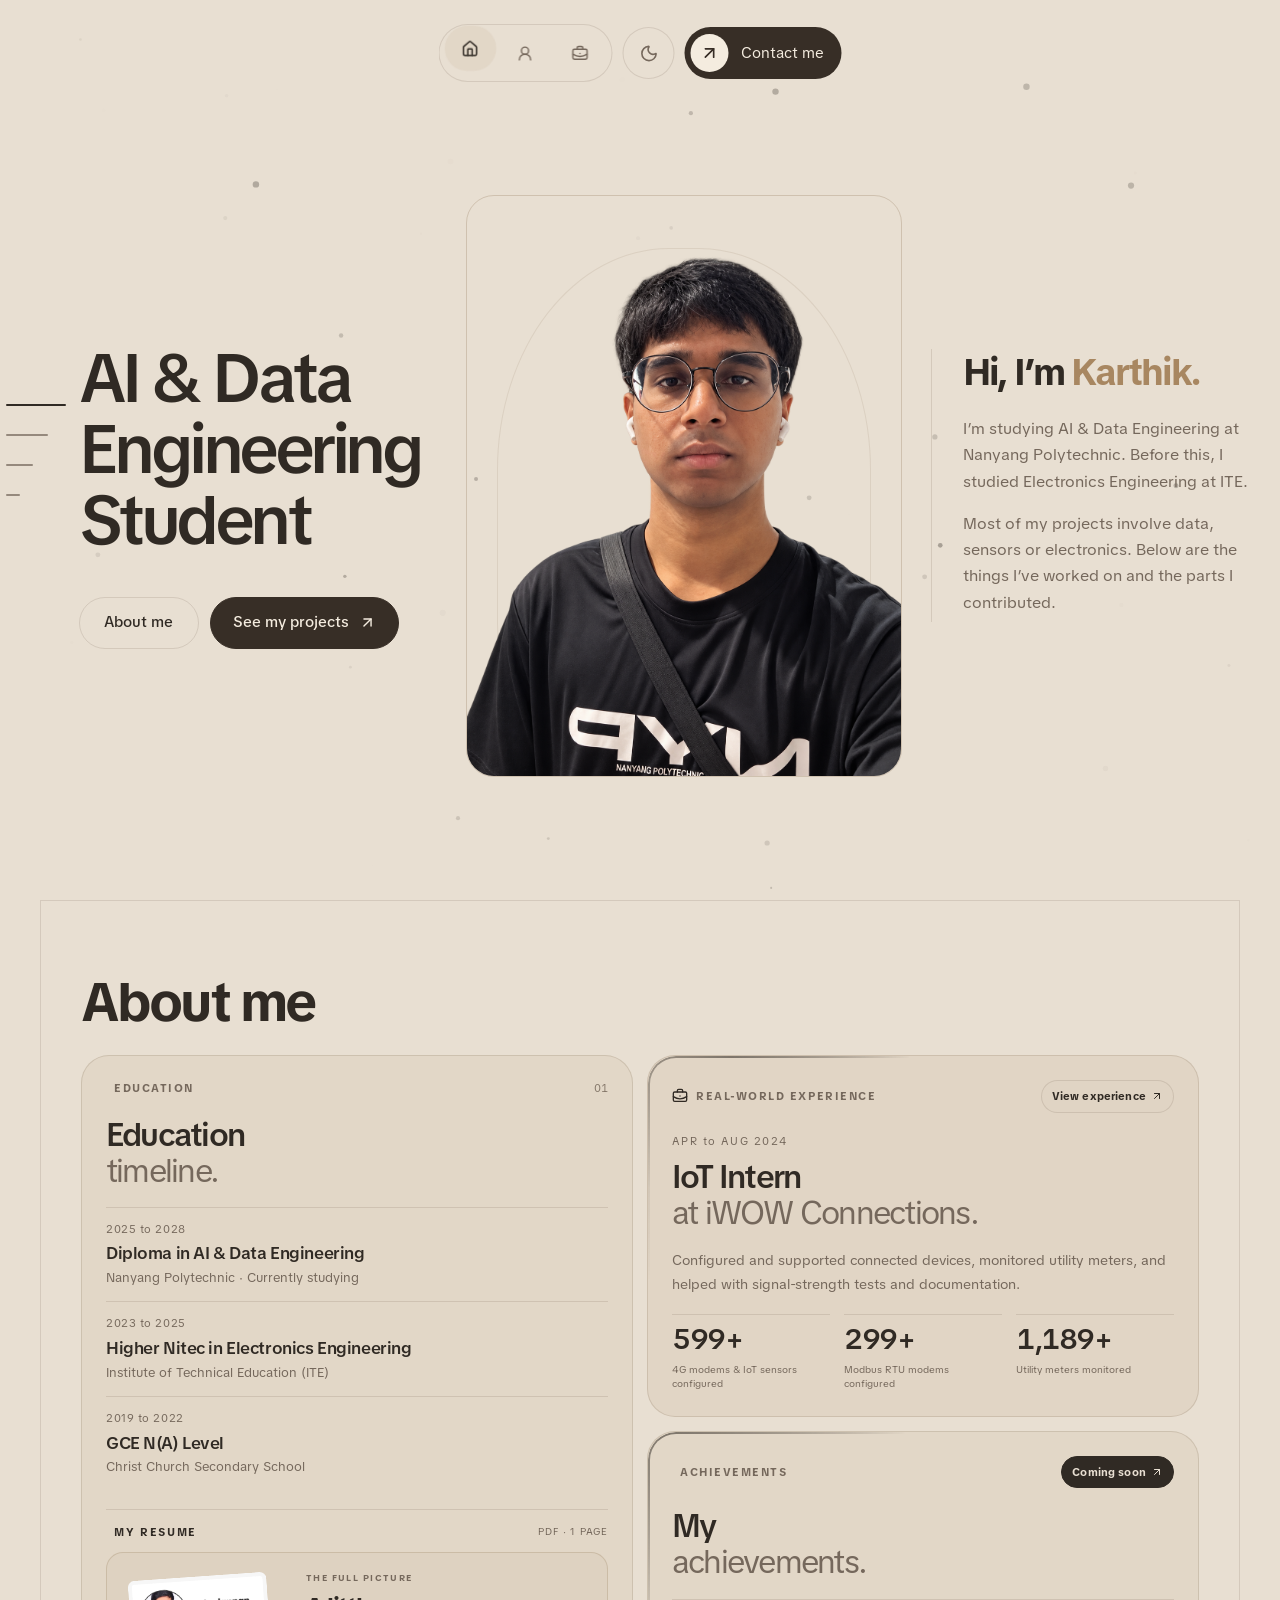
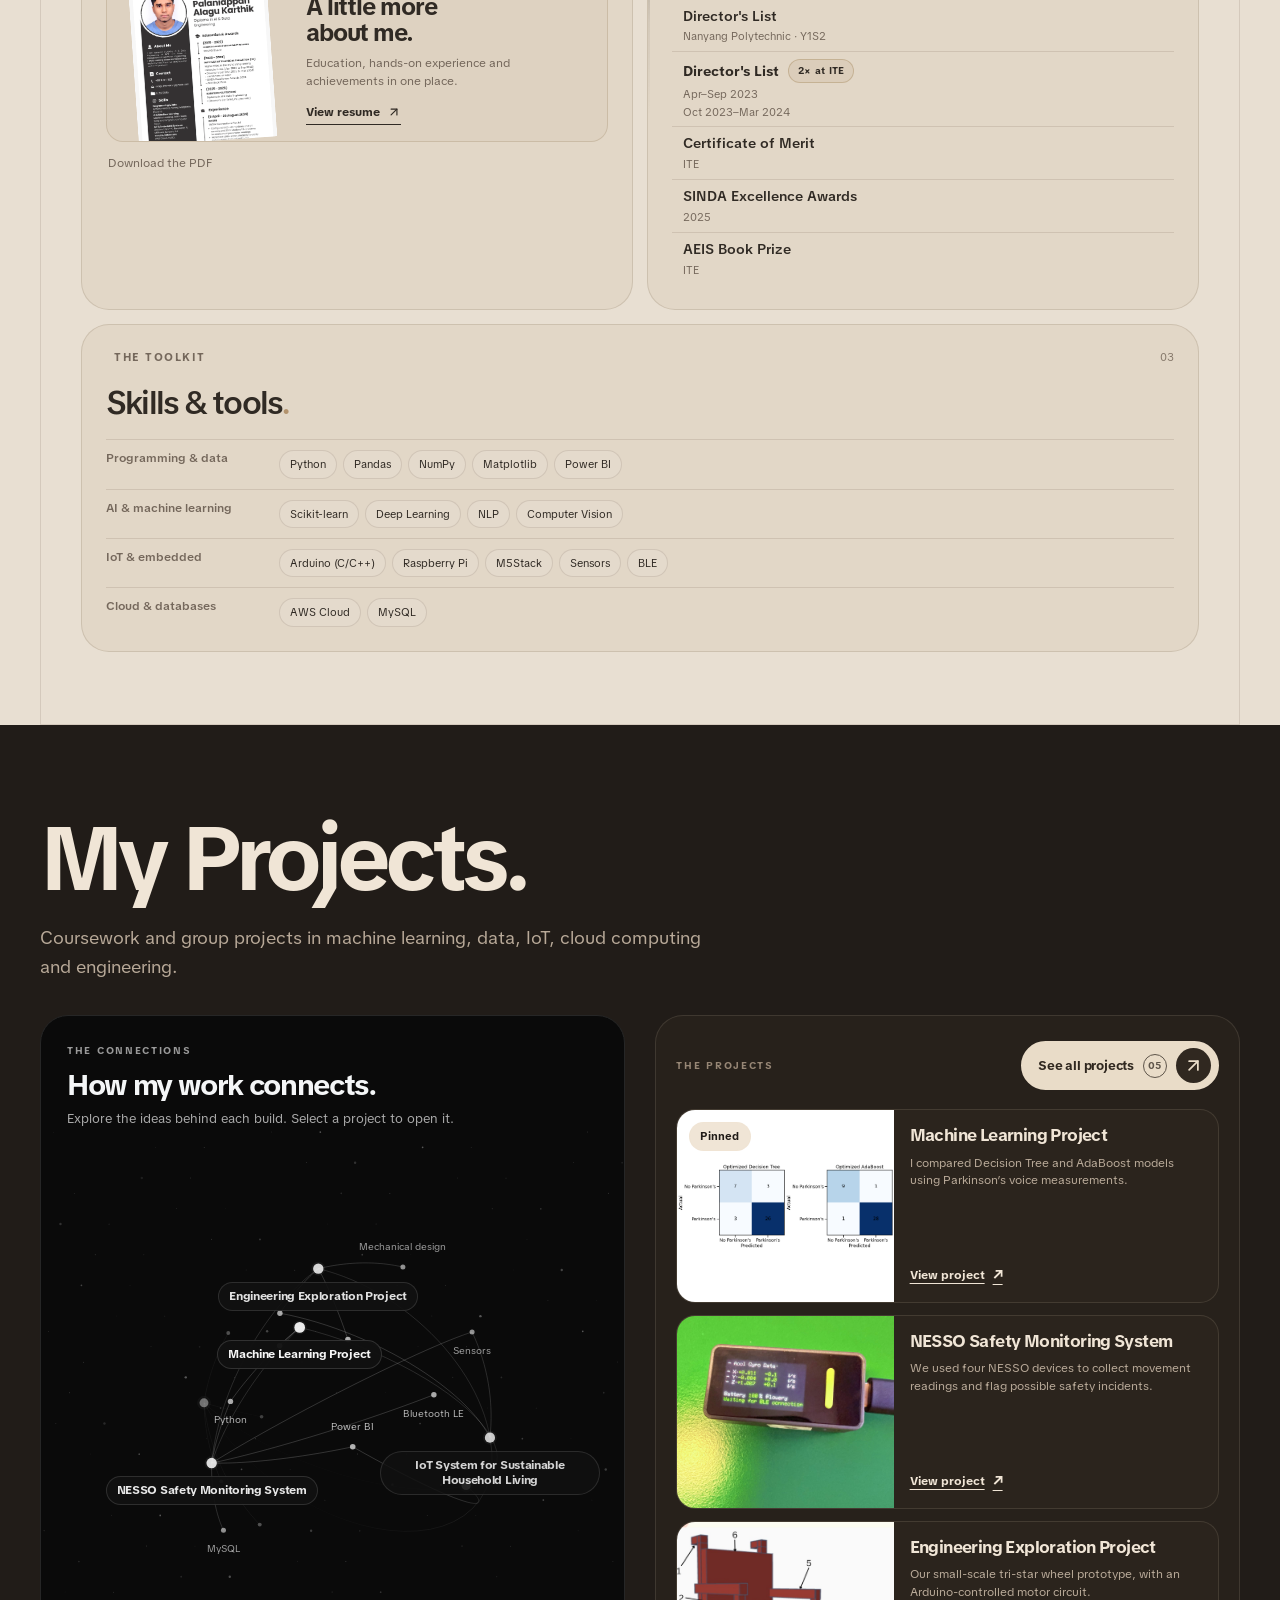
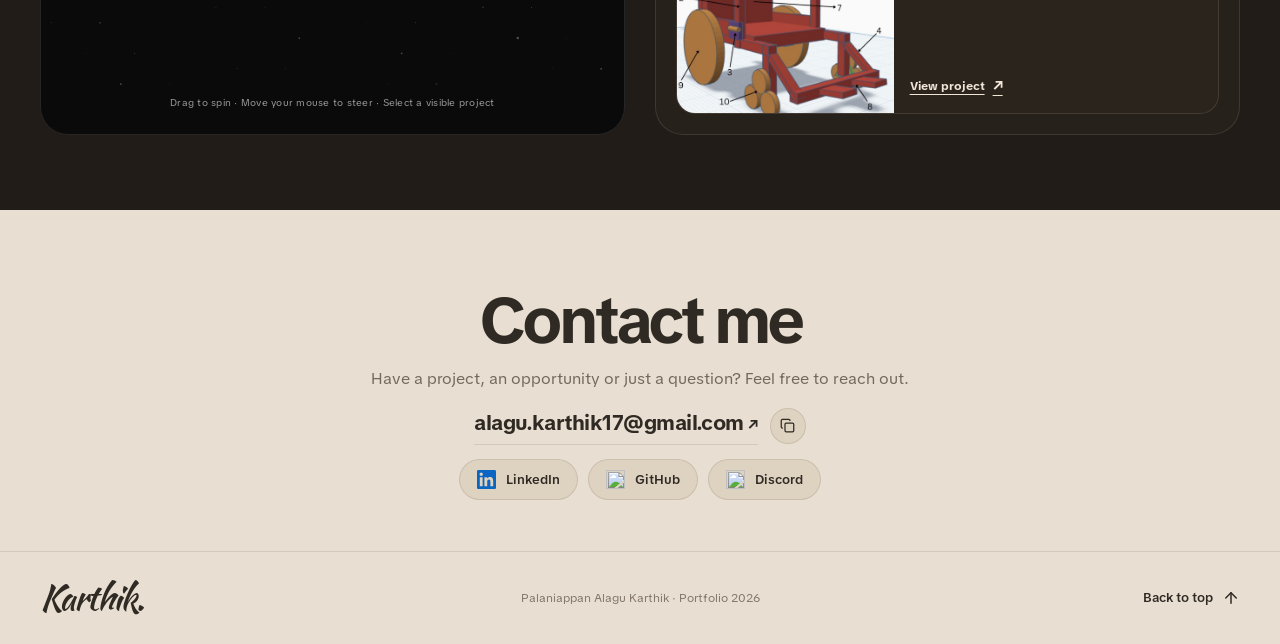
==== commit ba4d3e38: "Add files via upload" ====
--- a/index.html
+++ b/index.html
@@ -17,6 +17,7 @@
 <script src="icons.js" defer></script>
 <script src="site.js" defer></script>
 <script src="footer.js" defer></script>
+<script src="navigation.js" defer></script>
 </head>
 <body>
 <div id="page-loader" class="page-loader" role="status" aria-label="Loading Karthik's portfolio">
@@ -49,19 +50,18 @@
     <a id="nav-home" class="nav-item" href="#home" aria-label="Home" aria-current="page"><iconify-icon icon="lucide:house" aria-hidden="true"></iconify-icon><span class="nav-label">Home</span></a>
     <a id="nav-about" class="nav-item" href="#about" aria-label="About"><iconify-icon icon="lucide:user-round" aria-hidden="true"></iconify-icon><span class="nav-label">About</span></a>
     <a id="nav-projects" class="nav-item" href="#projects" aria-label="Projects" aria-expanded="false" aria-controls="nav-preview"><iconify-icon icon="lucide:briefcase-business" aria-hidden="true"></iconify-icon><span class="nav-label">Projects</span></a>
-    <a id="nav-contact" class="nav-item" href="#contact" aria-label="Contact"><iconify-icon icon="lucide:mail" aria-hidden="true"></iconify-icon><span class="nav-label">Contact</span></a>
   </nav>
 
   <div id="nav-preview" class="nav-preview glass" aria-label="Projects preview" hidden>
     <div class="nav-preview-list">
       <span class="nav-preview-eyebrow">MY PROJECTS</span>
-      <div id="nav-preview-rotator" class="nav-preview-rotator" role="region" aria-label="Project shortcuts. Scroll manually to see all five published projects." tabindex="0"><div id="nav-preview-track" class="nav-preview-rotator-track"></div></div>
+      <div id="nav-preview-rotator" class="nav-preview-rotator" role="region" aria-label="Project shortcuts. Scroll manually to see all six published projects." tabindex="0"><div id="nav-preview-track" class="nav-preview-rotator-track"></div></div>
       <a class="nav-preview-all" href="all-projects.html">See all projects <iconify-icon icon="lucide:arrow-right" aria-hidden="true"></iconify-icon></a>
     </div>
     <div class="nav-preview-display">
-      <img id="nav-preview-image" class="is-active" src="assets/project-data.jpg" alt="NESSO Safety Monitoring System visual" width="800" height="600">
-      <img id="nav-preview-next-image" src="assets/project-data.jpg" alt="" aria-hidden="true" width="800" height="600">
-      <div class="nav-preview-caption is-active" id="nav-caption-first"><strong id="nav-preview-title">Wearable sensors · Worker safety</strong></div>
+      <img id="nav-preview-image" class="is-active" src="assets/ml-model-comparison.png" alt="Machine Learning Project model comparison" width="800" height="600">
+      <img id="nav-preview-next-image" src="assets/ml-model-comparison.png" alt="" aria-hidden="true" width="800" height="600">
+      <div class="nav-preview-caption is-active" id="nav-caption-first"><strong id="nav-preview-title">Decision Tree and AdaBoost · Voice classification</strong></div>
       <div class="nav-preview-caption" id="nav-caption-second" aria-hidden="true"><strong></strong></div>
     </div>
   </div>
@@ -201,7 +201,7 @@
     <div class="frame project-area">
       <div class="project-heading">
         <h2 id="projects-title">My Projects<span aria-hidden="true">.</span></h2>
-        <p class="project-intro">Coursework and group projects in data, IoT, cloud computing and engineering.</p>
+        <p class="project-intro">Coursework and group projects in machine learning, data, IoT, cloud computing and engineering.</p>
       </div>
       <div class="project-visual-grid">
       <div class="project-map" aria-labelledby="project-map-title">
@@ -221,7 +221,7 @@
         <p class="project-map-hint">Drag to spin · Move your mouse to steer · Select a visible project</p>
       </div>
       <div class="project-showcase">
-      <div class="project-gallery-heading"><span>THE PROJECTS</span><div class="project-gallery-actions"><p>Explore each build in detail.</p><a class="all-projects-link" href="all-projects.html" aria-label="See all five published projects"><span class="all-projects-link-label">See all projects</span><span class="all-projects-link-count" aria-hidden="true">05</span><span class="all-projects-link-arrow" aria-hidden="true"><iconify-icon icon="lucide:arrow-up-right"></iconify-icon></span></a></div></div>
+      <div class="project-gallery-heading"><span>THE PROJECTS</span><div class="project-gallery-actions"><p>Explore each build in detail.</p><a class="all-projects-link" href="all-projects.html" aria-label="See all six published projects"><span class="all-projects-link-label">See all projects</span><span class="all-projects-link-count" aria-hidden="true">05</span><span class="all-projects-link-arrow" aria-hidden="true"><iconify-icon icon="lucide:arrow-up-right"></iconify-icon></span></a></div></div>
       <div class="project-rail-wrap">
         <div id="project-rail" class="own-projects" role="region" aria-roledescription="rotating gallery" aria-label="My Projects. Scroll horizontally or swipe to browse more projects." tabindex="0">
           <a id="open-data-engineering" class="project-card" href="#project-data-engineering" aria-label="Open NESSO Safety Monitoring System"><div class="project-cover"><img src="assets/project-data.jpg" alt="NESSO Safety Monitoring System" loading="lazy" width="800" height="600" data-cover="data-engineering"><span class="project-image-cta" aria-hidden="true">View project ↗</span></div><div class="project-card-copy"><div class="project-meta"><span>01</span><span>DATA ENGINEERING</span></div><h3>NESSO Safety Monitoring System</h3><p>We used four NESSO devices to collect movement readings and flag possible safety incidents.</p><span class="project-open">View project <span aria-hidden="true">↗</span></span></div></a>
@@ -266,31 +266,7 @@
   </div>
 </footer>
 <div id="coming-soon-notice" class="coming-soon-notice" role="status" aria-live="polite" aria-atomic="true" hidden></div>
-<button type="button" id="chat-toggle" class="chat-launcher" aria-label="Ask Karthik" aria-expanded="false" aria-controls="portfolio-chat"><iconify-icon icon="lucide:message-circle" aria-hidden="true"></iconify-icon><span class="chat-hover-label" aria-hidden="true">Ask Karthik</span></button>
-<aside id="portfolio-chat" class="chat-panel" role="dialog" aria-modal="false" aria-labelledby="chat-title" hidden>
-  <div class="chat-header">
-    <div class="chat-avatar" aria-hidden="true">K<span class="chat-avatar-dot"></span></div>
-    <div class="chat-heading"><h2 id="chat-title">Karthik <span class="chat-beta">PORTFOLIO ASSISTANT</span></h2><p>My projects, in my words <span aria-hidden="true">·</span> Online</p></div>
-    <button id="chat-reset" class="chat-icon-button" type="button" aria-label="Start a new chat" title="New chat"><iconify-icon icon="lucide:plus" aria-hidden="true"></iconify-icon></button>
-    <button id="chat-close" class="chat-icon-button" type="button" aria-label="Close chat"><iconify-icon icon="lucide:x" aria-hidden="true"></iconify-icon></button>
-  </div>
-  <div class="chat-messages" id="chat-messages" role="log" aria-label="Chat messages" aria-live="polite" aria-relevant="additions" aria-atomic="false">
-    <div class="chat-line chat-line--bot"><span class="chat-message-avatar" aria-hidden="true">K</span><div class="chat-bubble">Hey! I’m <strong>Karthik</strong> ✦ Well, my prewritten portfolio assistant. Ask about the projects I built, my internship, skills, achievements or studies!</div></div>
-    <div class="chat-quick-questions" id="chat-quick-questions" aria-label="Suggested questions">
-      <button type="button" data-chat-question="What projects have you worked on?">My projects <iconify-icon icon="lucide:arrow-up-right" aria-hidden="true"></iconify-icon></button>
-      <button type="button" data-chat-question="What did you do during your internship?">My internship <iconify-icon icon="lucide:arrow-up-right" aria-hidden="true"></iconify-icon></button>
-      <button type="button" data-chat-question="What are your skills?">My skills <iconify-icon icon="lucide:arrow-up-right" aria-hidden="true"></iconify-icon></button>
-      <button type="button" data-chat-question="What awards have you received?">My achievements <iconify-icon icon="lucide:arrow-up-right" aria-hidden="true"></iconify-icon></button>
-    </div>
-  </div>
-  <div class="chat-bottom">
-    <form class="chat-composer" id="question-form">
-      <label class="sr-only" for="question">Write a question about Karthik</label>
-      <textarea id="question" name="question" rows="1" placeholder="Ask me something..." autocomplete="off" maxlength="350"></textarea>
-      <button id="chat-send" class="chat-send" type="submit" aria-label="Send message" disabled><iconify-icon icon="lucide:arrow-up" aria-hidden="true"></iconify-icon></button>
-    </form>
-  </div>
-</aside>
+
 
 </div>
 </body>
--- a/minimal.css
+++ b/minimal.css
@@ -111,3 +111,96 @@
 .project-back-link iconify-icon{font-size:18px;}
 .project-back-link:hover{border-color:var(--fg);background:var(--surface);}
 .project-back-link:focus-visible{outline:2px solid var(--fg);outline-offset:4px;}
+
+/* The navigation follows scroll direction on every page. */
+.floating-header{
+  translate:0 0;
+  transition:translate .24s ease,opacity .2s ease;
+}
+.floating-header.is-scroll-hidden{
+  translate:0 calc(-100% - 40px);
+  opacity:0;
+  pointer-events:none;
+}
+@media(prefers-reduced-motion:reduce){
+  .floating-header{transition:none;}
+}
+
+/* Let touch gestures rotate the globe vertically as well as horizontally. */
+.project-map-stage{touch-action:none;}
+
+/* Pinned coursework and the notebook's model comparison. */
+.project-card-pin{
+  position:absolute;top:12px;left:12px;z-index:3;
+  padding:6px 10px;border:1px solid var(--line);border-radius:999px;
+  background:var(--fg);color:var(--bg);
+  font-size:11px;font-weight:700;line-height:1.3;letter-spacing:.02em;
+}
+.project-card[data-pinned="true"] .project-cover img,
+.ap-card[data-pinned="true"] .ap-card-thumbnail img,
+.nav-preview-display img[src*="/ml-"]{object-fit:contain;background:#fff;}
+.ml-table-scroll{max-width:100%;overflow-x:auto;margin-top:24px;}
+.ml-table-scroll:focus-visible{outline:2px solid var(--fg);outline-offset:4px;}
+.ml-results-table{width:100%;border-collapse:collapse;min-width:580px;font-size:15px;}
+.ml-results-table caption{text-align:left;padding-bottom:16px;color:var(--muted);font-size:14px;line-height:1.6;}
+.ml-results-table th,.ml-results-table td{
+  padding:16px;text-align:left;border-bottom:1px solid var(--line);
+  font-variant-numeric:tabular-nums;vertical-align:top;
+}
+.ml-results-table thead th{font-size:12px;letter-spacing:.04em;color:var(--muted);font-weight:650;}
+.ml-results-table tbody th{font-weight:550;}
+.ml-results-table .ml-best-result{background:var(--surface);}
+.ml-results-table .ml-best-result th{font-weight:700;}
+
+/* One bounded dropdown layout, with full images and a separate caption row. */
+.nav-preview{
+  box-sizing:border-box;
+  width:min(810px,calc(100vw - 42px));
+  height:360px;max-height:calc(100dvh - 112px);
+  grid-template-columns:minmax(0,.9fr) minmax(0,1.1fr);
+  top:calc(100% - 1px);
+}
+.nav-preview-list{min-height:0;}
+.nav-preview .nav-preview-rotator{
+  flex:1;min-height:0;height:auto;
+  max-height:calc(var(--nav-row)*3 + var(--nav-gap)*2);
+}
+.nav-preview-display{
+  display:grid;grid-template-columns:minmax(0,1fr);
+  grid-template-rows:minmax(0,1fr) 54px;
+}
+.nav-preview .nav-preview-display img{
+  grid-area:1 / 1;position:relative;inset:auto!important;
+  width:100%;height:100%!important;min-height:0;
+  object-fit:contain!important;object-position:center;
+  padding:10px;box-sizing:border-box;background:#fff;
+  animation:none!important;transform:none!important;clip-path:none!important;
+  transition:opacity .18s ease!important;
+}
+.nav-preview .nav-preview-display .nav-preview-caption{
+  grid-area:2 / 1;position:relative;inset:auto!important;
+  height:auto!important;min-height:0;width:100%;margin:0;
+  padding:8px 14px!important;
+  animation:none!important;transform:none!important;
+}
+.nav-preview .nav-preview-display .nav-preview-caption strong{
+  overflow-wrap:anywhere;
+}
+
+/* Keep the dock's icon names expanded throughout the open dropdown. */
+@media(min-width:901px){
+  .floating-header.projects-preview-open .dock .nav-item{
+    min-width:0!important;padding:0 13px!important;
+  }
+  .floating-header.projects-preview-open #nav-home{width:96px!important;}
+  .floating-header.projects-preview-open #nav-about{width:98px!important;}
+  .floating-header.projects-preview-open #nav-projects{width:119px!important;}
+  .floating-header.projects-preview-open .dock .nav-item .nav-label{
+    max-width:85px!important;opacity:1!important;margin-left:0!important;
+    pointer-events:auto!important;
+  }
+}
+@media(max-width:700px){
+  .ml-results-table{font-size:14px;min-width:530px;}
+  .ml-results-table th,.ml-results-table td{padding:12px;}
+}
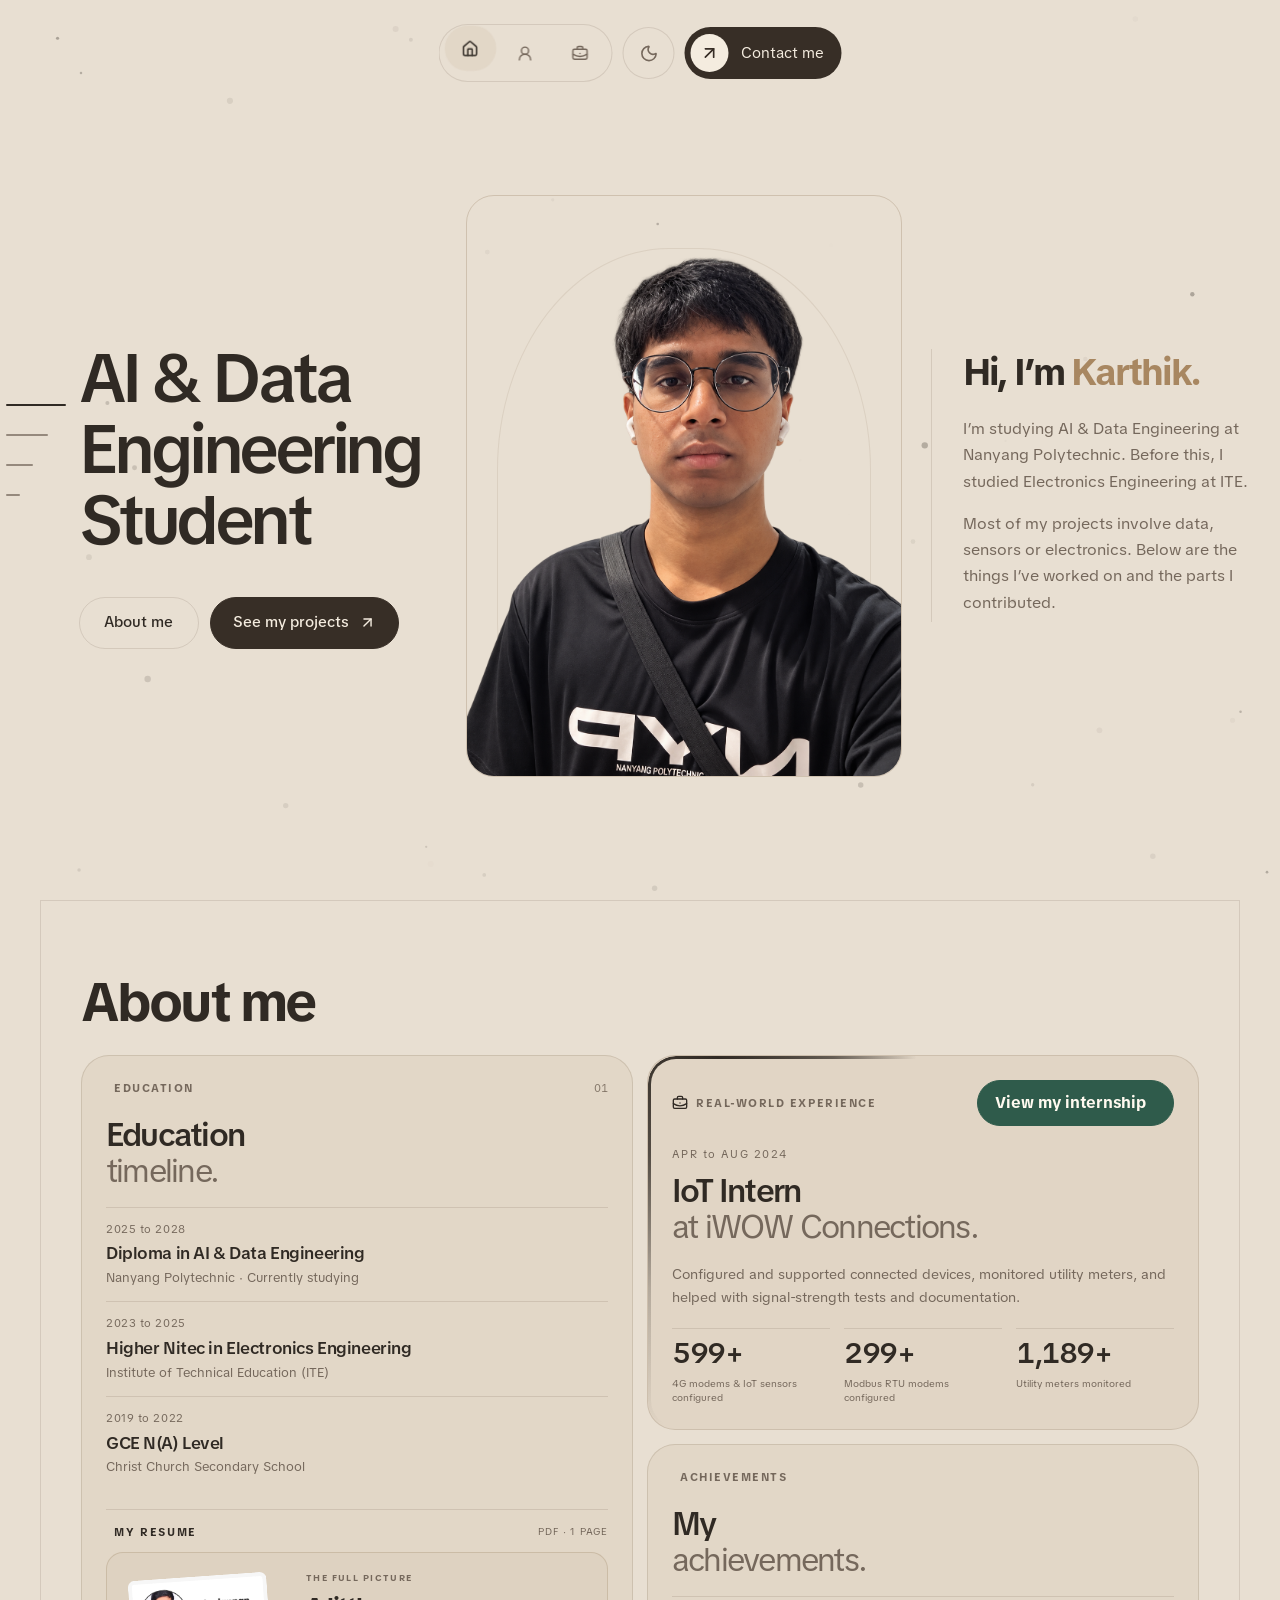
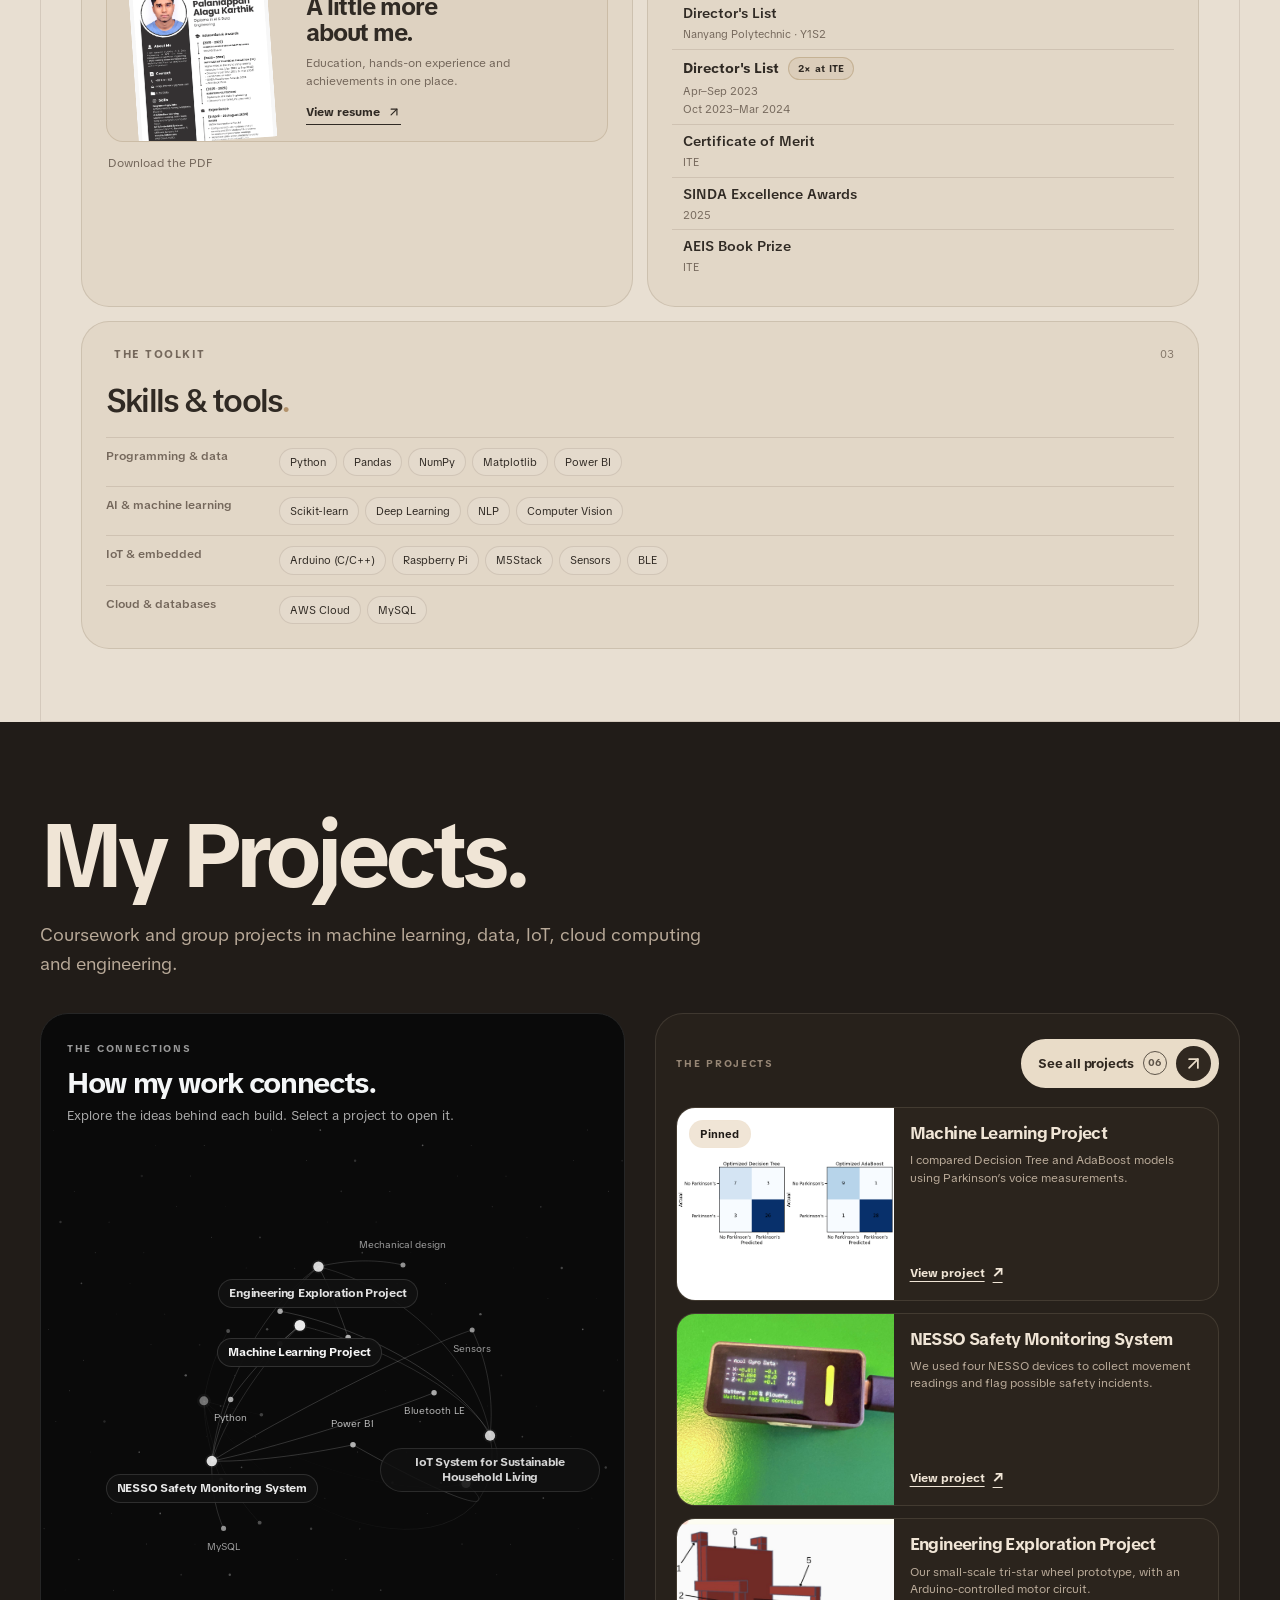
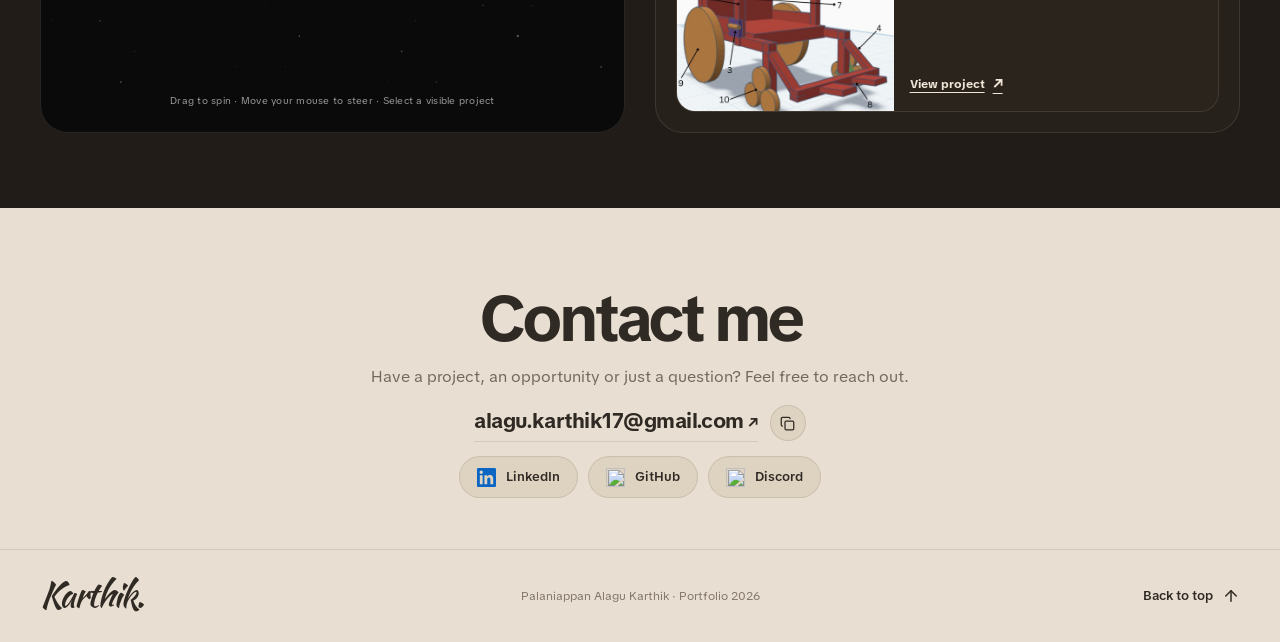
==== commit cd6da28d: "Add files via upload" ====
--- a/index.html
+++ b/index.html
@@ -18,6 +18,7 @@
 <script src="site.js" defer></script>
 <script src="footer.js" defer></script>
 <script src="navigation.js" defer></script>
+<script src="about-preview.js" defer></script>
 </head>
 <body>
 <div id="page-loader" class="page-loader" role="status" aria-label="Loading Karthik's portfolio">
@@ -48,7 +49,7 @@
   </button>
   <nav class="dock glass" aria-label="Main navigation">
     <a id="nav-home" class="nav-item" href="#home" aria-label="Home" aria-current="page"><iconify-icon icon="lucide:house" aria-hidden="true"></iconify-icon><span class="nav-label">Home</span></a>
-    <a id="nav-about" class="nav-item" href="#about" aria-label="About"><iconify-icon icon="lucide:user-round" aria-hidden="true"></iconify-icon><span class="nav-label">About</span></a>
+    <a id="nav-about" class="nav-item" href="#about" aria-label="About" data-about-trigger aria-expanded="false" aria-controls="about-preview"><iconify-icon icon="lucide:user-round" aria-hidden="true"></iconify-icon><span class="nav-label">About</span></a>
     <a id="nav-projects" class="nav-item" href="#projects" aria-label="Projects" aria-expanded="false" aria-controls="nav-preview"><iconify-icon icon="lucide:briefcase-business" aria-hidden="true"></iconify-icon><span class="nav-label">Projects</span></a>
   </nav>
 
@@ -67,6 +68,19 @@
   </div>
   <button id="theme-toggle" class="theme-toggle glass" type="button" aria-label="Switch to light mode"><iconify-icon id="theme-icon" icon="lucide:sun" aria-hidden="true"></iconify-icon></button>
   <a id="header-contact" class="contact-pill" href="#contact"><span class="disc"><iconify-icon icon="lucide:arrow-up-right" aria-hidden="true"></iconify-icon></span>Contact me</a>
+
+  <div id="about-preview" class="nav-preview about-preview glass" aria-label="Internship preview" hidden>
+    <div class="about-preview-copy">
+      <div class="about-preview-meta"><span>MY INTERNSHIP</span><span>APR to AUG 2024</span></div>
+      <h2>IoT Intern<br><em>at iWOW Connections.</em></h2>
+      <p>Connected-device setup, utility-meter monitoring and on-site signal tests.</p>
+      <a class="internship-cta about-preview-link" href="internship.html">View my internship <iconify-icon icon="lucide:arrow-right" aria-hidden="true"></iconify-icon></a>
+    </div>
+    <figure class="about-preview-photo">
+      <img src="assets/internship-s47-preparation.webp" alt="Utility meter connected to an IoT modem during my internship testing" width="1600" height="1200" loading="lazy" decoding="async">
+      <figcaption>Connected devices from my time at iWOW.</figcaption>
+    </figure>
+  </div>
 </header>
 <aside class="section-rail" aria-label="Section shortcuts">
   <a href="#home" data-rail="home" aria-label="Home"><span class="rail-stroke"></span><span class="rail-name">Home</span></a>
@@ -162,7 +176,7 @@
         <a class="about-tile tile-internship tile-animate internship-link" href="internship.html" aria-label="Read about my IoT internship at iWOW Connections" style="--tile-order:1">
           <span class="tile-orbit-trace" aria-hidden="true"></span>
           
-          <div class="tile-top"><span class="tile-label"><iconify-icon icon="lucide:briefcase-business" aria-hidden="true"></iconify-icon> REAL-WORLD EXPERIENCE</span><span class="tile-coming-badge">View experience <iconify-icon icon="lucide:arrow-up-right" aria-hidden="true"></iconify-icon></span></div>
+          <div class="tile-top"><span class="tile-label"><iconify-icon icon="lucide:briefcase-business" aria-hidden="true"></iconify-icon> REAL-WORLD EXPERIENCE</span><span class="internship-cta">View my internship <iconify-icon icon="lucide:arrow-right" aria-hidden="true"></iconify-icon></span></div>
           <span class="tile-date">APR to AUG 2024</span>
           <h3>IoT Intern<br><em>at iWOW Connections.</em></h3>
           <p>Configured and supported connected devices, monitored utility meters, and helped with signal-strength tests and documentation.</p>
@@ -182,9 +196,8 @@
             <div class="skill-row"><span>Cloud &amp; databases</span><div><span>AWS Cloud</span><span>MySQL</span></div></div>
           </div>
         </article>
-        <article class="about-tile tile-awards tile-animate coming-soon-tile" tabindex="0" role="button" aria-label="Achievements details, coming soon" data-coming-soon="Achievements" style="--tile-order:3">
-          <span class="tile-orbit-trace" aria-hidden="true"></span>
-          <div class="tile-top"><span class="tile-label"><iconify-icon icon="lucide:award" aria-hidden="true"></iconify-icon> ACHIEVEMENTS</span><span class="tile-coming-badge">Coming soon <iconify-icon icon="lucide:arrow-up-right" aria-hidden="true"></iconify-icon></span></div>
+        <article class="about-tile tile-awards tile-animate" style="--tile-order:3">
+          <div class="tile-top"><span class="tile-label"><iconify-icon icon="lucide:award" aria-hidden="true"></iconify-icon> ACHIEVEMENTS</span></div>
           <h3>My<br><em>achievements.</em></h3>
           <ul class="award-list">
             <li><iconify-icon icon="lucide:sparkles" aria-hidden="true"></iconify-icon><span>Director's List <small>Nanyang Polytechnic · Y1S2</small></span></li>
@@ -221,7 +234,7 @@
         <p class="project-map-hint">Drag to spin · Move your mouse to steer · Select a visible project</p>
       </div>
       <div class="project-showcase">
-      <div class="project-gallery-heading"><span>THE PROJECTS</span><div class="project-gallery-actions"><p>Explore each build in detail.</p><a class="all-projects-link" href="all-projects.html" aria-label="See all six published projects"><span class="all-projects-link-label">See all projects</span><span class="all-projects-link-count" aria-hidden="true">05</span><span class="all-projects-link-arrow" aria-hidden="true"><iconify-icon icon="lucide:arrow-up-right"></iconify-icon></span></a></div></div>
+      <div class="project-gallery-heading"><span>THE PROJECTS</span><div class="project-gallery-actions"><p>Explore each build in detail.</p><a class="all-projects-link" href="all-projects.html" aria-label="See all six published projects"><span class="all-projects-link-label">See all projects</span><span class="all-projects-link-count" aria-hidden="true">06</span><span class="all-projects-link-arrow" aria-hidden="true"><iconify-icon icon="lucide:arrow-up-right"></iconify-icon></span></a></div></div>
       <div class="project-rail-wrap">
         <div id="project-rail" class="own-projects" role="region" aria-roledescription="rotating gallery" aria-label="My Projects. Scroll horizontally or swipe to browse more projects." tabindex="0">
           <a id="open-data-engineering" class="project-card" href="#project-data-engineering" aria-label="Open NESSO Safety Monitoring System"><div class="project-cover"><img src="assets/project-data.jpg" alt="NESSO Safety Monitoring System" loading="lazy" width="800" height="600" data-cover="data-engineering"><span class="project-image-cta" aria-hidden="true">View project ↗</span></div><div class="project-card-copy"><div class="project-meta"><span>01</span><span>DATA ENGINEERING</span></div><h3>NESSO Safety Monitoring System</h3><p>We used four NESSO devices to collect movement readings and flag possible safety incidents.</p><span class="project-open">View project <span aria-hidden="true">↗</span></span></div></a>
@@ -265,7 +278,7 @@
     </button>
   </div>
 </footer>
-<div id="coming-soon-notice" class="coming-soon-notice" role="status" aria-live="polite" aria-atomic="true" hidden></div>
+
 
 
 </div>
--- a/minimal.css
+++ b/minimal.css
@@ -84,6 +84,16 @@
 :root[data-theme="dark"] .about-tile .tile-orbit-trace{
   --tile-orbit-rgb:235,229,219;
 }
+.internship-link .tile-orbit-trace{
+  border-width:3px;opacity:1;
+  background-image:conic-gradient(from var(--tile-orbit-angle),
+    transparent 0deg 235deg,
+    rgba(var(--tile-orbit-rgb),.25) 260deg,
+    rgba(var(--tile-orbit-rgb),.8) 288deg,
+    rgba(var(--tile-orbit-rgb),1) 312deg,
+    rgba(var(--tile-orbit-rgb),.7) 334deg,
+    transparent 358deg 360deg)!important;
+}
 @media(hover:hover) and (prefers-reduced-motion:no-preference){
   .about-tile.in-view:hover,.about-tile:hover{
     transform:translateY(-5px)!important;
@@ -187,19 +197,80 @@
   overflow-wrap:anywhere;
 }
 
-/* Keep the dock's icon names expanded throughout the open dropdown. */
+/* Keep the dock's icon names expanded throughout either open dropdown. */
 @media(min-width:901px){
-  .floating-header.projects-preview-open .dock .nav-item{
+  .floating-header.projects-preview-open .dock .nav-item,
+  .floating-header.about-preview-open .dock .nav-item{
     min-width:0!important;padding:0 13px!important;
   }
-  .floating-header.projects-preview-open #nav-home{width:96px!important;}
-  .floating-header.projects-preview-open #nav-about{width:98px!important;}
-  .floating-header.projects-preview-open #nav-projects{width:119px!important;}
-  .floating-header.projects-preview-open .dock .nav-item .nav-label{
+  .floating-header.projects-preview-open #nav-home,
+  .floating-header.about-preview-open #nav-home{width:96px!important;}
+  .floating-header.projects-preview-open #nav-about,
+  .floating-header.about-preview-open #nav-about{width:98px!important;}
+  .floating-header.projects-preview-open #nav-projects,
+  .floating-header.about-preview-open #nav-projects{width:119px!important;}
+  .floating-header.projects-preview-open .dock .nav-item .nav-label,
+  .floating-header.about-preview-open .dock .nav-item .nav-label{
     max-width:85px!important;opacity:1!important;margin-left:0!important;
     pointer-events:auto!important;
   }
 }
+
+/* Make the internship page link easy to notice on the About card. */
+.internship-link{cursor:pointer;}
+.internship-link .tile-top{flex-wrap:wrap;gap:12px;}
+.internship-cta{
+  display:inline-flex;align-items:center;justify-content:center;gap:10px;
+  min-height:46px;padding:11px 17px;flex-shrink:0;
+  border:1px solid #2f5b4b;border-radius:999px;
+  background:#2f5b4b;color:#fffaf0;
+  font-size:16px;font-weight:700;line-height:1.35;letter-spacing:0;
+  white-space:nowrap;transition:background-color .2s ease,border-color .2s ease;
+}
+.internship-cta iconify-icon{font-size:19px;}
+.internship-link:hover .internship-cta,
+.internship-link:focus-visible .internship-cta{background:#234638;border-color:#234638;}
+:root[data-theme="dark"] .internship-cta{
+  background:#bfd8c7;color:#19382d;border-color:#bfd8c7;
+}
+:root[data-theme="dark"] .internship-link:hover .internship-cta,
+:root[data-theme="dark"] .internship-link:focus-visible .internship-cta{
+  background:#d4e6da;border-color:#d4e6da;
+}
+
+/* Internship preview in the About dropdown. */
+.about-preview-copy{
+  display:flex;flex-direction:column;align-items:flex-start;
+  min-width:0;min-height:0;padding:14px 12px 12px;
+  border-right:1px solid var(--line);overflow-y:auto;
+}
+.about-preview-meta{
+  display:flex;justify-content:space-between;gap:12px;width:100%;
+  font-size:10px;font-weight:650;line-height:1.4;letter-spacing:.1em;color:var(--muted);
+}
+.about-preview-copy h2{
+  margin:16px 0 12px;font-size:26px;font-weight:650;line-height:1.15;letter-spacing:-.04em;
+}
+.about-preview-copy h2 em{font-style:normal;font-weight:450;color:var(--muted);}
+.about-preview-copy p{margin:0 0 18px;font-size:14px;line-height:1.6;color:var(--muted);}
+.about-preview-link{flex-shrink:0;}
+.about-preview-link:hover,.about-preview-link:focus-visible{background:#234638;border-color:#234638;}
+:root[data-theme="dark"] .about-preview-link:hover,
+:root[data-theme="dark"] .about-preview-link:focus-visible{background:#d4e6da;border-color:#d4e6da;}
+.about-preview a:focus-visible{outline:2px solid var(--fg);outline-offset:4px;}
+.about-preview-photo{
+  display:grid;grid-template-rows:minmax(0,1fr) 44px;
+  min-width:0;min-height:0;margin:0 0 0 13px;
+  border-radius:22px;overflow:hidden;background:var(--surface);
+}
+.about-preview-photo img{
+  display:block;width:100%;height:100%;min-height:0;
+  object-fit:contain;object-position:center;
+}
+.about-preview-photo figcaption{
+  display:flex;align-items:center;padding:8px 14px;
+  font-size:12px;line-height:1.4;color:var(--muted);background:var(--surface);
+}
 @media(max-width:700px){
   .ml-results-table{font-size:14px;min-width:530px;}
   .ml-results-table th,.ml-results-table td{padding:12px;}
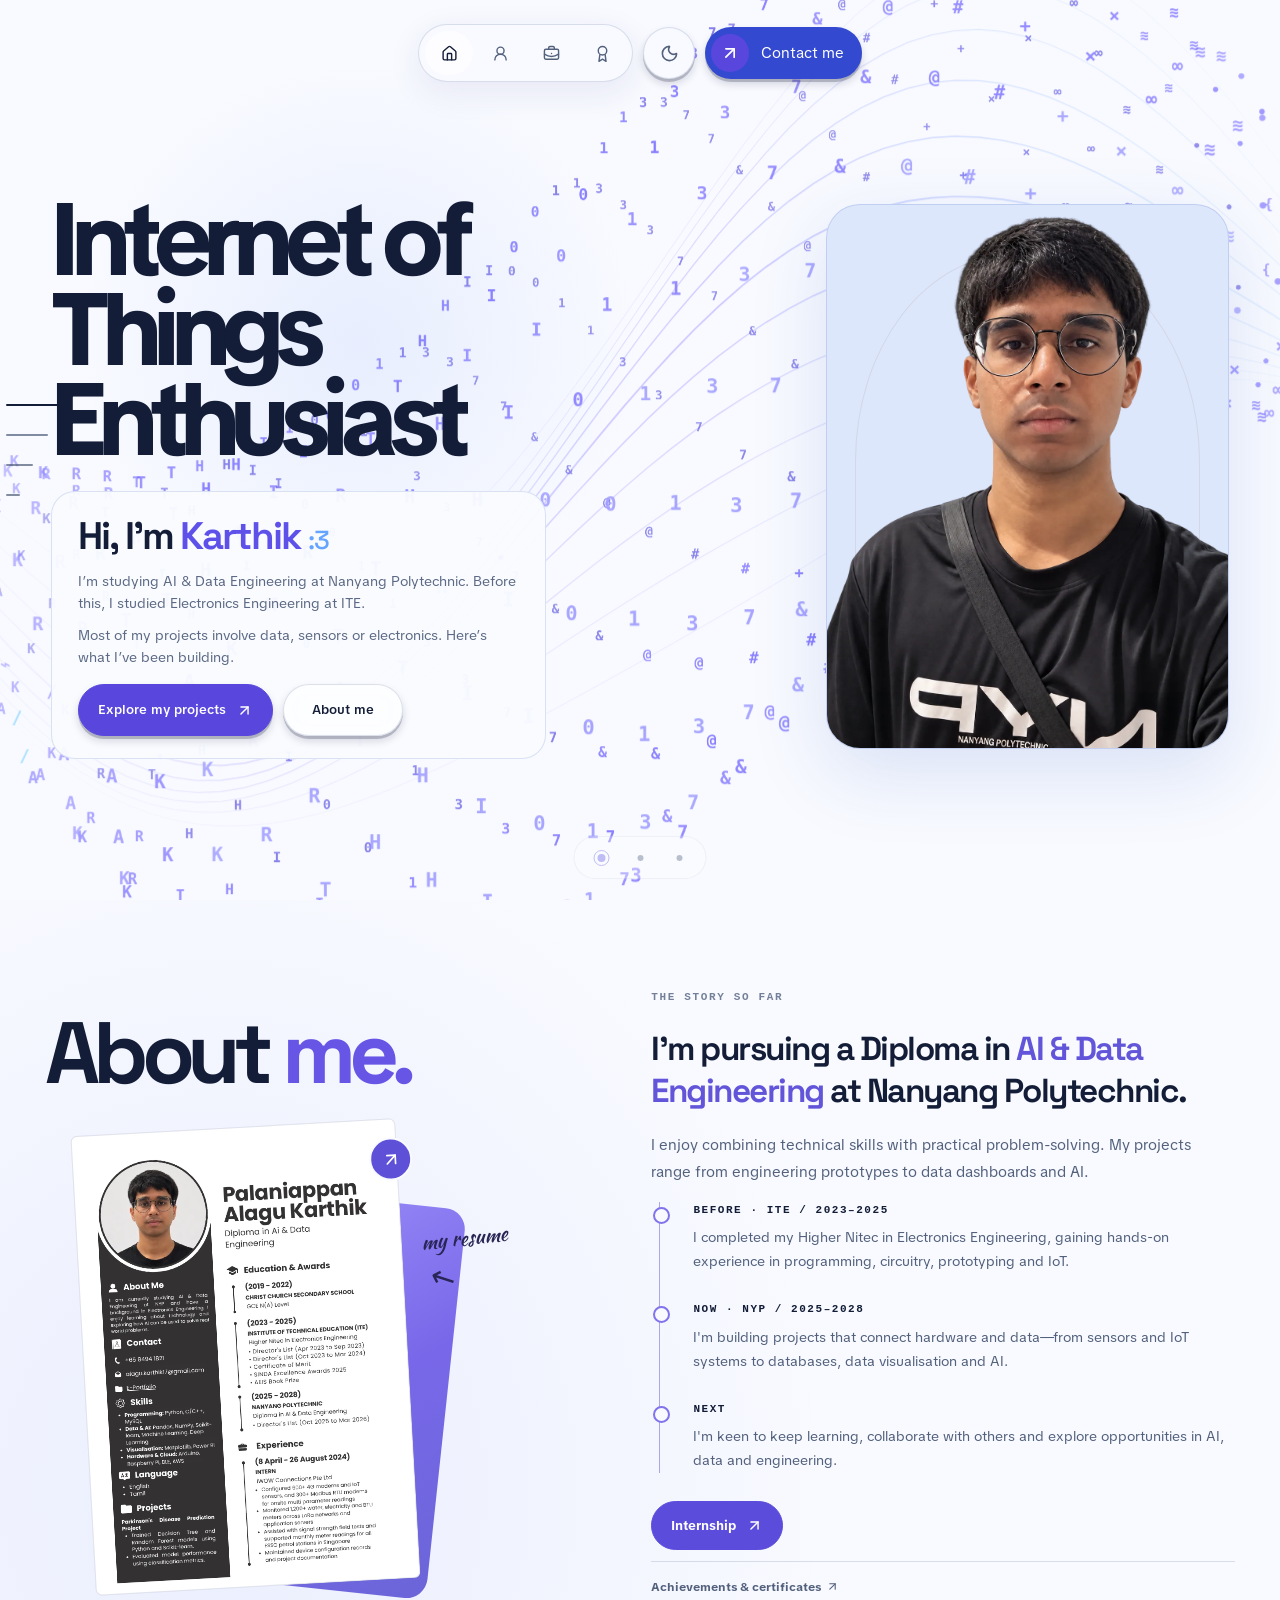
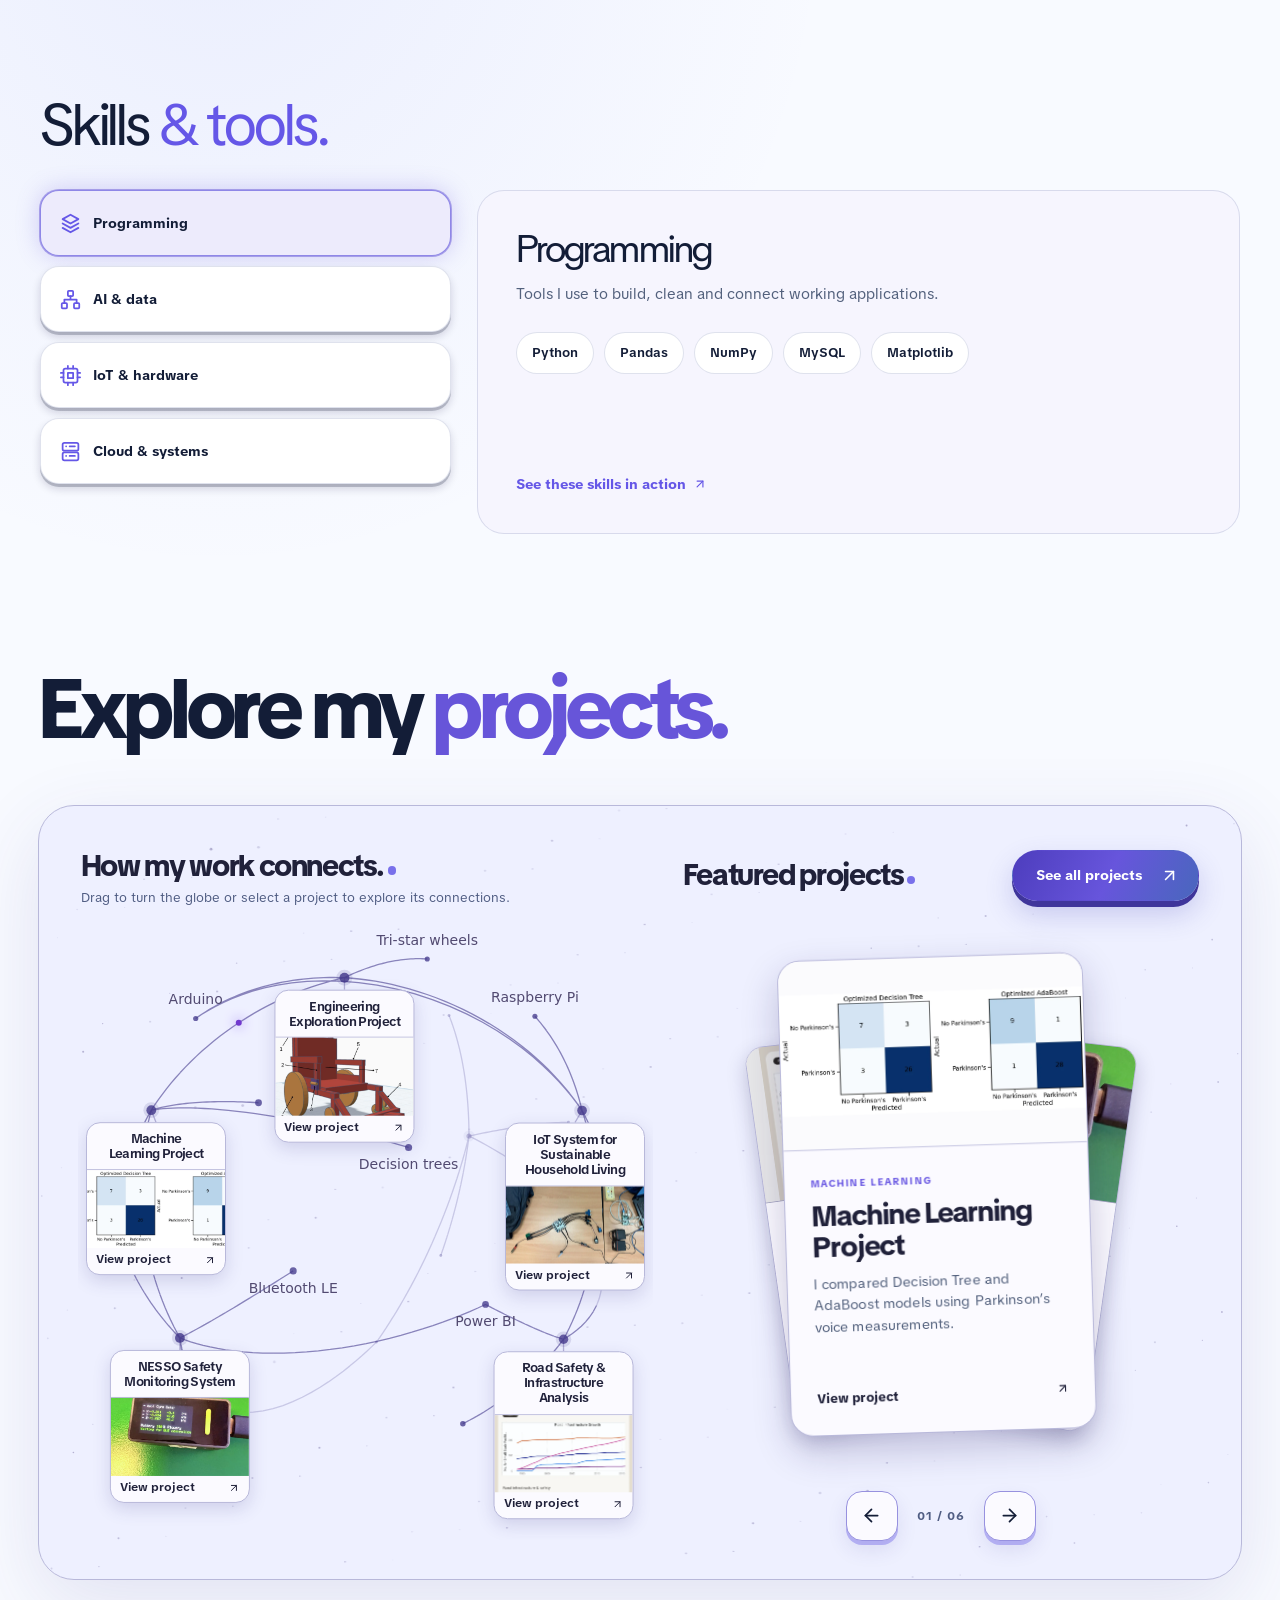
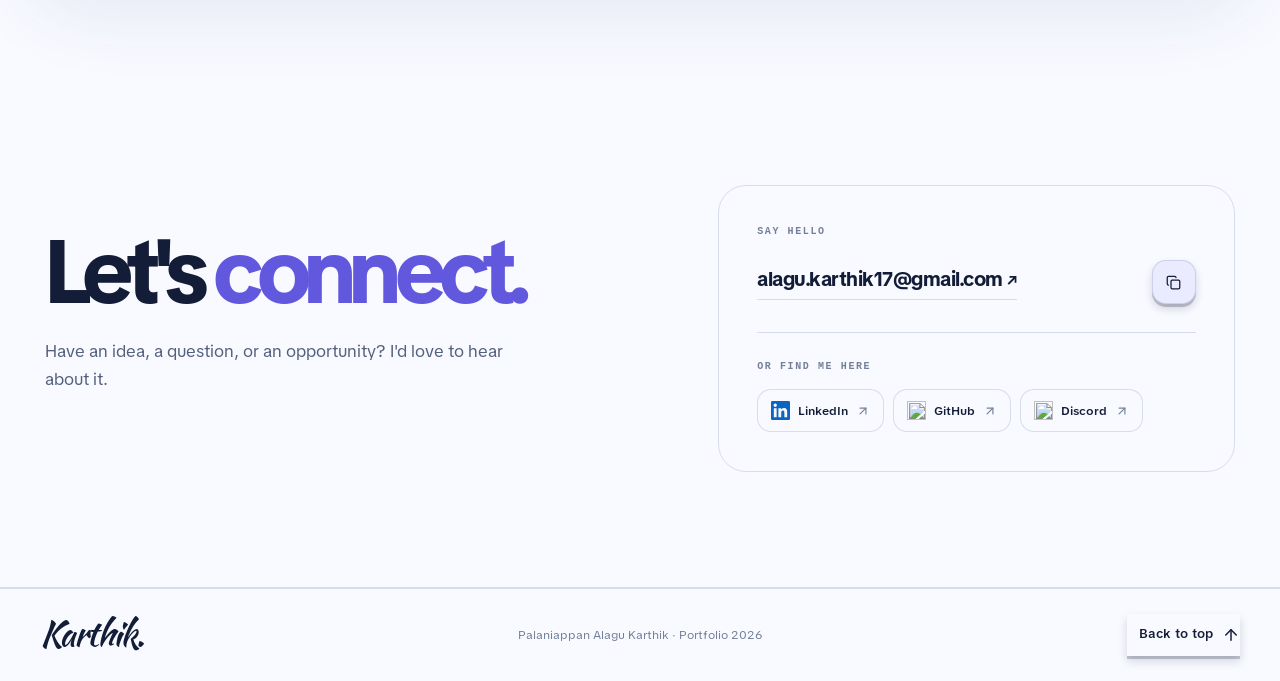
==== commit 2e0fccf6: "Add files via upload" ====
--- a/index.html
+++ b/index.html
@@ -1,287 +1,307 @@
-<!DOCTYPE html>
-<html lang="en" data-theme="light">
-<head>
-<meta charset="UTF-8">
-<meta name="viewport" content="width=device-width, initial-scale=1">
-<meta name="theme-color" content="#e8dfd2">
-<meta name="description" content="Palaniappan Alagu Karthik, AI &amp; Data Engineering student at Nanyang Polytechnic. Explore my interests in AI, data and connected systems.">
-<link rel="icon" href="assets/favicon.svg" type="image/svg+xml">
-<title>Palaniappan Alagu Karthik · Portfolio 2026</title>
-<link rel="stylesheet" href="fonts.css">
-<link rel="preconnect" href="https://fonts.googleapis.com">
-<link rel="preconnect" href="https://fonts.gstatic.com" crossorigin>
-<link href="https://fonts.googleapis.com/css2?family=Kaushan+Script&display=swap" rel="stylesheet">
-<link rel="stylesheet" href="style.css">
-<link rel="stylesheet" href="minimal.css">
-<noscript><style>#page-loader{display:none}</style></noscript>
-<script src="icons.js" defer></script>
-<script src="site.js" defer></script>
-<script src="footer.js" defer></script>
-<script src="navigation.js" defer></script>
-<script src="about-preview.js" defer></script>
-</head>
-<body>
-<div id="page-loader" class="page-loader" role="status" aria-label="Loading Karthik's portfolio">
-  <div class="loader-inner" aria-hidden="true">
-    <div class="loader-keyboard-wrap">
-<!-- The full keyboard drawing and its keypress animation live in assets/loader-keyboard.svg. -->
-      <img
-        class="loader-keyboard"
-        src="assets/loader-keyboard.svg"
-        alt=""
-        width="450"
-        height="260"
-        decoding="async"
-        fetchpriority="high"
-      >
-    </div>
-    <div class="loader-progress">
-      <div class="loader-track"><span class="loader-fill"></span></div>
-      <div class="loader-meta"><span>Loading</span><span id="loader-count">000</span></div>
-    </div>
-  </div>
-</div>
-<div id="portfolio" class="min-h-screen relative">
-<a id="skip-navigation" class="skip" href="#main-content">Skip to content</a>
-<header class="floating-header">
-  <button id="menu-toggle" class="menu-toggle glass" type="button" aria-label="Open menu" aria-controls="mobile-sidebar" aria-expanded="false">
-    <span class="menu-bars" aria-hidden="true"><span></span><span></span><span></span></span>
-  </button>
-  <nav class="dock glass" aria-label="Main navigation">
-    <a id="nav-home" class="nav-item" href="#home" aria-label="Home" aria-current="page"><iconify-icon icon="lucide:house" aria-hidden="true"></iconify-icon><span class="nav-label">Home</span></a>
-    <a id="nav-about" class="nav-item" href="#about" aria-label="About" data-about-trigger aria-expanded="false" aria-controls="about-preview"><iconify-icon icon="lucide:user-round" aria-hidden="true"></iconify-icon><span class="nav-label">About</span></a>
-    <a id="nav-projects" class="nav-item" href="#projects" aria-label="Projects" aria-expanded="false" aria-controls="nav-preview"><iconify-icon icon="lucide:briefcase-business" aria-hidden="true"></iconify-icon><span class="nav-label">Projects</span></a>
-  </nav>
-
-  <div id="nav-preview" class="nav-preview glass" aria-label="Projects preview" hidden>
-    <div class="nav-preview-list">
-      <span class="nav-preview-eyebrow">MY PROJECTS</span>
-      <div id="nav-preview-rotator" class="nav-preview-rotator" role="region" aria-label="Project shortcuts. Scroll manually to see all six published projects." tabindex="0"><div id="nav-preview-track" class="nav-preview-rotator-track"></div></div>
-      <a class="nav-preview-all" href="all-projects.html">See all projects <iconify-icon icon="lucide:arrow-right" aria-hidden="true"></iconify-icon></a>
-    </div>
-    <div class="nav-preview-display">
-      <img id="nav-preview-image" class="is-active" src="assets/ml-model-comparison.png" alt="Machine Learning Project model comparison" width="800" height="600">
-      <img id="nav-preview-next-image" src="assets/ml-model-comparison.png" alt="" aria-hidden="true" width="800" height="600">
-      <div class="nav-preview-caption is-active" id="nav-caption-first"><strong id="nav-preview-title">Decision Tree and AdaBoost · Voice classification</strong></div>
-      <div class="nav-preview-caption" id="nav-caption-second" aria-hidden="true"><strong></strong></div>
-    </div>
-  </div>
-  <button id="theme-toggle" class="theme-toggle glass" type="button" aria-label="Switch to light mode"><iconify-icon id="theme-icon" icon="lucide:sun" aria-hidden="true"></iconify-icon></button>
-  <a id="header-contact" class="contact-pill" href="#contact"><span class="disc"><iconify-icon icon="lucide:arrow-up-right" aria-hidden="true"></iconify-icon></span>Contact me</a>
-
-  <div id="about-preview" class="nav-preview about-preview glass" aria-label="Internship preview" hidden>
-    <div class="about-preview-copy">
-      <div class="about-preview-meta"><span>MY INTERNSHIP</span><span>APR to AUG 2024</span></div>
-      <h2>IoT Intern<br><em>at iWOW Connections.</em></h2>
-      <p>Connected-device setup, utility-meter monitoring and on-site signal tests.</p>
-      <a class="internship-cta about-preview-link" href="internship.html">View my internship <iconify-icon icon="lucide:arrow-right" aria-hidden="true"></iconify-icon></a>
-    </div>
-    <figure class="about-preview-photo">
-      <img src="assets/internship-s47-preparation.webp" alt="Utility meter connected to an IoT modem during my internship testing" width="1600" height="1200" loading="lazy" decoding="async">
-      <figcaption>Connected devices from my time at iWOW.</figcaption>
-    </figure>
-  </div>
-</header>
-<aside class="section-rail" aria-label="Section shortcuts">
-  <a href="#home" data-rail="home" aria-label="Home"><span class="rail-stroke"></span><span class="rail-name">Home</span></a>
-  <a href="#about" data-rail="about" aria-label="About"><span class="rail-stroke"></span><span class="rail-name">About</span></a>
-  <a href="#projects" data-rail="projects" aria-label="Projects"><span class="rail-stroke"></span><span class="rail-name">Projects</span></a>
-  <a href="#contact" data-rail="contact" aria-label="Contact"><span class="rail-stroke"></span><span class="rail-name">Contact</span></a>
-</aside>
-<div id="sidebar-backdrop" class="sidebar-backdrop" hidden></div>
-<aside id="mobile-sidebar" class="mobile-sidebar" hidden aria-label="Sidebar navigation">
-  <div class="sidebar-shell">
-    <div class="sidebar-head">
-      <div>
-        <span class="sidebar-kicker">KARTHIK</span>
-        <strong>Navigate the portfolio</strong>
-      </div>
-      <button id="menu-close" class="sidebar-close" type="button" aria-label="Close menu"><iconify-icon icon="lucide:x" aria-hidden="true"></iconify-icon></button>
-    </div>
-    <nav class="sidebar-nav" aria-label="Mobile navigation">
-      <a class="sidebar-link" href="#home"><iconify-icon icon="lucide:house" aria-hidden="true"></iconify-icon><span>Home</span></a>
-      <a class="sidebar-link" href="#about"><iconify-icon icon="lucide:user-round" aria-hidden="true"></iconify-icon><span>About</span></a>
-      <a class="sidebar-link" href="#projects"><iconify-icon icon="lucide:briefcase-business" aria-hidden="true"></iconify-icon><span>Projects</span></a>
-      <a class="sidebar-link" href="#contact"><iconify-icon icon="lucide:mail" aria-hidden="true"></iconify-icon><span>Contact</span></a>
-    </nav>
-    <div class="sidebar-actions">
-      <button id="sidebar-theme-toggle" class="sidebar-theme" type="button"><iconify-icon icon="lucide:sparkles" aria-hidden="true"></iconify-icon><span>Switch theme</span></button>
-      <a class="sidebar-cta" href="#contact">Contact me <iconify-icon icon="lucide:arrow-up-right" aria-hidden="true"></iconify-icon></a>
-    </div>
-  </div>
-</aside>
-<main id="main-content" tabindex="-1">
-  <section class="view" id="home" aria-label="Home">
-    <div class="hero">
-      <canvas id="particles" class="particles" aria-hidden="true"></canvas>
-      <div class="season-overlay" aria-hidden="true">
-        <div class="season-backdrop"></div>
-        <div class="weather-ambient weather-ambient--sun"></div>
-        <div class="weather-ambient weather-ambient--rain"></div>
-        <div class="weather-ambient weather-ambient--snow"></div>
-        <div class="weather-ambient weather-ambient--mist"></div>
-        <div class="weather-rays"></div>
-        <div id="weather-rain" class="weather-rain"></div>
-        <div id="weather-snow" class="weather-snow"></div>
-        <div id="weather-splashes" class="weather-splashes"></div>
-
-      </div>
-      <div class="frame">
-        <div class="hero-grid">
-          <div class="hero-copy reveal">
-            <h1 class="role-heading"><span class="sr-only">AI &amp; Data Engineering student at Nanyang Polytechnic</span><span id="rotating-role" aria-hidden="true">Background in<br>Electronics</span></h1>
-            <div class="hero-actions"><a id="hero-about" class="pill-link hold-link" href="#about"><span class="hold-text">About me</span></a><a id="hero-projects" class="pill-link emphasis" href="#projects">See my projects <iconify-icon icon="lucide:arrow-up-right" aria-hidden="true"></iconify-icon></a></div>
-          </div>
-          <div class="photo-comparison reveal">
-            <figure class="portrait-frame"><img id="selected-photo" src="assets/karthik-cutout-portrait.png" alt="Portrait of Karthik in a black Nanyang Polytechnic shirt" width="1135" height="1386" fetchpriority="high"></figure>
-          </div>
-          <div class="intro reveal">
-            <h2 class="intro-heading">Hi, I’m <span>Karthik.</span></h2>
-            <div class="intro-content">
-              <p>I’m studying AI &amp; Data Engineering at Nanyang Polytechnic. Before this, I studied Electronics Engineering at ITE.</p>
-              <p>Most of my projects involve data, sensors or electronics. Below are the things I’ve worked on and the parts I contributed.</p>
-            </div>
-          </div>
-        </div>
-      </div>
-    </div>
-  </section>
-  <section class="view" id="about" aria-labelledby="about-title">
-    <div class="frame page-rails about-section">
-      <h2 id="about-title" class="about-title">About me</h2>
-      <div class="about-grid" aria-label="Education, experience, skills and achievements">
-        <article class="about-tile tile-education tile-animate" style="--tile-order:0">
-          <div class="tile-top"><span class="tile-label"><iconify-icon icon="lucide:graduation-cap" aria-hidden="true"></iconify-icon> EDUCATION</span><span class="tile-index">01</span></div>
-          <h3>Education<br><em>timeline.</em></h3>
-          <div class="education-item"><span class="education-year">2025 to 2028</span><strong>Diploma in AI &amp; Data Engineering</strong><span>Nanyang Polytechnic · Currently studying</span></div>
-          <div class="education-item"><span class="education-year">2023 to 2025</span><strong>Higher Nitec in Electronics Engineering</strong><span>Institute of Technical Education (ITE)</span></div>
-          <div class="education-item"><span class="education-year">2019 to 2022</span><strong>GCE N(A) Level</strong><span>Christ Church Secondary School</span></div>
-          <div class="resume-feature">
-            <div class="resume-feature-top">
-              <span class="resume-feature-label"><iconify-icon icon="lucide:file-user" aria-hidden="true"></iconify-icon> MY RESUME</span>
-              <span class="resume-feature-type">PDF · 1 PAGE</span>
-            </div>
-            <a class="resume-preview-link" href="assets/karthik-resume.pdf" target="_blank" rel="noopener noreferrer" aria-label="View Karthik's one-page resume in a new tab">
-              <span class="resume-paper"><img src="assets/resume-preview.webp" alt="Preview of Karthik's resume" width="745" height="1054" loading="lazy"></span>
-              <span class="resume-preview-copy">
-                <small>THE FULL PICTURE</small>
-                <strong>A little more<br>about me.</strong>
-                <span>Education, hands-on experience and achievements in one place.</span>
-                <span class="resume-preview-action">View resume <iconify-icon icon="lucide:arrow-up-right" aria-hidden="true"></iconify-icon></span>
-              </span>
-            </a>
-            <a class="resume-download" href="assets/karthik-resume.pdf" download="Palaniappan_Alagu_Karthik_Resume.pdf">Download the PDF <iconify-icon icon="lucide:download" aria-hidden="true"></iconify-icon></a>
-          </div>
-        </article>
-        <a class="about-tile tile-internship tile-animate internship-link" href="internship.html" aria-label="Read about my IoT internship at iWOW Connections" style="--tile-order:1">
-          <span class="tile-orbit-trace" aria-hidden="true"></span>
-          
-          <div class="tile-top"><span class="tile-label"><iconify-icon icon="lucide:briefcase-business" aria-hidden="true"></iconify-icon> REAL-WORLD EXPERIENCE</span><span class="internship-cta">View my internship <iconify-icon icon="lucide:arrow-right" aria-hidden="true"></iconify-icon></span></div>
-          <span class="tile-date">APR to AUG 2024</span>
-          <h3>IoT Intern<br><em>at iWOW Connections.</em></h3>
-          <p>Configured and supported connected devices, monitored utility meters, and helped with signal-strength tests and documentation.</p>
-          <div class="impact-metrics" aria-label="Internship highlights">
-            <div><strong><span class="count-number" data-count="600">600</span><span>+</span></strong><small>4G modems &amp; IoT sensors configured</small></div>
-            <div><strong><span class="count-number" data-count="300">300</span><span>+</span></strong><small>Modbus RTU modems configured</small></div>
-            <div><strong><span class="count-number" data-count="1200">1200</span><span>+</span></strong><small>Utility meters monitored</small></div>
-          </div>
-        </a>
-        <article class="about-tile tile-skills tile-animate" style="--tile-order:2">
-          <div class="tile-top"><span class="tile-label"><iconify-icon icon="lucide:code-2" aria-hidden="true"></iconify-icon> THE TOOLKIT</span><span class="tile-index">03</span></div>
-          <h3>Skills &amp; tools<span class="tile-soft-dot">.</span></h3>
-          <div class="skill-rows">
-            <div class="skill-row"><span>Programming &amp; data</span><div><span>Python</span><span>Pandas</span><span>NumPy</span><span>Matplotlib</span><span>Power BI</span></div></div>
-            <div class="skill-row"><span>AI &amp; machine learning</span><div><span>Scikit-learn</span><span>Deep Learning</span><span>NLP</span><span>Computer Vision</span></div></div>
-            <div class="skill-row"><span>IoT &amp; embedded</span><div><span>Arduino (C/C++)</span><span>Raspberry Pi</span><span>M5Stack</span><span>Sensors</span><span>BLE</span></div></div>
-            <div class="skill-row"><span>Cloud &amp; databases</span><div><span>AWS Cloud</span><span>MySQL</span></div></div>
-          </div>
-        </article>
-        <article class="about-tile tile-awards tile-animate" style="--tile-order:3">
-          <div class="tile-top"><span class="tile-label"><iconify-icon icon="lucide:award" aria-hidden="true"></iconify-icon> ACHIEVEMENTS</span></div>
-          <h3>My<br><em>achievements.</em></h3>
-          <ul class="award-list">
-            <li><iconify-icon icon="lucide:sparkles" aria-hidden="true"></iconify-icon><span>Director's List <small>Nanyang Polytechnic · Y1S2</small></span></li>
-            <li class="ite-directors-awards"><iconify-icon icon="lucide:sparkles" aria-hidden="true"></iconify-icon><span><span class="ite-directors-heading">Director's List <span class="ite-awards-count" aria-label="Awarded twice at ITE">2× at ITE</span></span><small>Apr–Sep 2023</small><small>Oct 2023–Mar 2024</small></span></li>
-            <li><iconify-icon icon="lucide:sparkles" aria-hidden="true"></iconify-icon><span>Certificate of Merit <small>ITE</small></span></li>
-            <li><iconify-icon icon="lucide:sparkles" aria-hidden="true"></iconify-icon><span>SINDA Excellence Awards <small>2025</small></span></li>
-            <li><iconify-icon icon="lucide:sparkles" aria-hidden="true"></iconify-icon><span>AEIS Book Prize <small>ITE</small></span></li>
-          </ul>
-        </article>
-      </div>
-    </div>
-  </section>
-  <section class="view featured-projects" id="projects" aria-labelledby="projects-title">
-    <div class="frame project-area">
-      <div class="project-heading">
-        <h2 id="projects-title">My Projects<span aria-hidden="true">.</span></h2>
-        <p class="project-intro">Coursework and group projects in machine learning, data, IoT, cloud computing and engineering.</p>
-      </div>
-      <div class="project-visual-grid">
-      <div class="project-map" aria-labelledby="project-map-title">
-        <div class="project-map-intro">
-          <span>THE CONNECTIONS</span>
-          <h3 id="project-map-title">How my work connects.</h3>
-          <p>Explore the ideas behind each build. Select a project to open it.</p>
-        </div>
-        <div class="project-map-window">
-          <div id="project-map-stage" class="project-map-stage" role="group" aria-label="Interactive rotating globe of projects and related skills">
-            <canvas id="project-globe-canvas" class="project-globe-canvas" aria-hidden="true"></canvas>
-            <div class="project-globe-halo" aria-hidden="true"></div>
-            <div id="project-map-nodes" class="project-map-nodes"></div>
-            <noscript><p class="project-map-nojs">Explore the project cards below.</p></noscript>
-          </div>
-        </div>
-        <p class="project-map-hint">Drag to spin · Move your mouse to steer · Select a visible project</p>
-      </div>
-      <div class="project-showcase">
-      <div class="project-gallery-heading"><span>THE PROJECTS</span><div class="project-gallery-actions"><p>Explore each build in detail.</p><a class="all-projects-link" href="all-projects.html" aria-label="See all six published projects"><span class="all-projects-link-label">See all projects</span><span class="all-projects-link-count" aria-hidden="true">06</span><span class="all-projects-link-arrow" aria-hidden="true"><iconify-icon icon="lucide:arrow-up-right"></iconify-icon></span></a></div></div>
-      <div class="project-rail-wrap">
-        <div id="project-rail" class="own-projects" role="region" aria-roledescription="rotating gallery" aria-label="My Projects. Scroll horizontally or swipe to browse more projects." tabindex="0">
-          <a id="open-data-engineering" class="project-card" href="#project-data-engineering" aria-label="Open NESSO Safety Monitoring System"><div class="project-cover"><img src="assets/project-data.jpg" alt="NESSO Safety Monitoring System" loading="lazy" width="800" height="600" data-cover="data-engineering"><span class="project-image-cta" aria-hidden="true">View project ↗</span></div><div class="project-card-copy"><div class="project-meta"><span>01</span><span>DATA ENGINEERING</span></div><h3>NESSO Safety Monitoring System</h3><p>We used four NESSO devices to collect movement readings and flag possible safety incidents.</p><span class="project-open">View project <span aria-hidden="true">↗</span></span></div></a>
-          <a id="open-engineering-exploration" class="project-card" href="#project-engineering-exploration" aria-label="Open Engineering Exploration Project"><div class="project-cover"><img src="assets/project-engineering.jpg" alt="Engineering Exploration Project" loading="lazy" width="800" height="600" data-cover="engineering-exploration"><span class="project-image-cta" aria-hidden="true">View project ↗</span></div><div class="project-card-copy"><div class="project-meta"><span>02</span><span>ENGINEERING EXPLORATION</span></div><h3>Engineering Exploration Project</h3><p>Our small-scale tri-star wheel prototype, with an Arduino-controlled motor circuit.</p><span class="project-open">View project <span aria-hidden="true">↗</span></span></div></a>
-          <a id="open-iot-sustainable-living" class="project-card" href="#project-iot-sustainable-living" aria-label="Open IoT System for Sustainable Household Living"><div class="project-cover"><img src="assets/iot-hardware-workbench.webp" alt="IoT System for Sustainable Household Living" loading="lazy" width="800" height="600" data-cover="iot-sustainable-living"><span class="project-image-cta" aria-hidden="true">View project ↗</span></div><div class="project-card-copy"><div class="project-meta"><span>03</span><span>INTERNET OF THINGS</span></div><h3>IoT System for Sustainable Household Living</h3><p>Four sensor functions for ventilation, lighting, soil moisture and doorway alerts.</p><span class="project-open">View project <span aria-hidden="true">↗</span></span></div></a>
-          <a id="open-cloud-computing" class="project-card" href="#project-cloud-computing" aria-label="Open AWS Music Store Web Application"><div class="project-cover"><img src="assets/cloud-storefront-1.webp" alt="AWS Music Store Web Application" loading="lazy" width="800" height="600" data-cover="cloud-computing"><span class="project-image-cta" aria-hidden="true">View project ↗</span></div><div class="project-card-copy"><div class="project-meta"><span>04</span><span>CLOUD COMPUTING</span></div><h3>AWS Music Store Web Application</h3><p>A nine-instrument catalogue on AWS, with MySQL product data and S3 images.</p><span class="project-open">View project <span aria-hidden="true">↗</span></span></div></a>
-          <a id="open-road-safety" class="project-card" href="#project-road-safety" aria-label="Open Road Safety &amp; Infrastructure Analysis"><div class="project-cover"><img src="assets/road-safety-cover.webp" alt="Road infrastructure trends from my Power BI analysis" loading="lazy" width="800" height="600" data-cover="road-safety"><span class="project-image-cta" aria-hidden="true">View project ↗</span></div><div class="project-card-copy"><div class="project-meta"><span>06</span><span>DATA &amp; ANALYTICS</span></div><h3>Road Safety &amp; Infrastructure Analysis</h3><p>My Power BI analysis of Singapore road infrastructure, accidents, injuries and deaths.</p><span class="project-open">View project <span aria-hidden="true">↗</span></span></div></a>
-        </div>
-      </div>
-      </div><!-- /project-showcase -->
-      </div><!-- /project-visual-grid -->
-    </div>
-  </section>
-  <section class="view" id="contact" aria-label="Contact Karthik">
-    <canvas id="contact-particles" class="contact-particles" aria-hidden="true"></canvas>
-    <div class="frame contact-view contact-editorial contact-stacked">
-      <div class="contact-intro">
-        <h2 class="contact-headline" data-text="Contact me">Contact me</h2>
-        <p>Have a project, an opportunity or just a question? Feel free to reach out.</p>
-        <div class="contact-email-row">
-          <a id="contact-email" class="email-link" href="mailto:alagu.karthik17@gmail.com">alagu.karthik17@gmail.com <span aria-hidden="true">↗</span></a>
-          <button id="copy-email" class="copy-button" type="button" aria-label="Copy email address"><iconify-icon icon="lucide:copy" aria-hidden="true"></iconify-icon></button>
-        </div>
-        <p id="copy-status" class="copy-status" aria-live="polite"></p>
-        <nav class="contact-socials" aria-label="My social profiles">
-          <a id="contact-linkedin" href="https://www.linkedin.com/in/alagu-karthik-1b786742b/" target="_blank" rel="noopener noreferrer" aria-label="LinkedIn profile"><img class="brand-icon" src="assets/brand-linkedin.svg" alt="" width="19" height="19" loading="lazy"><span>LinkedIn</span></a>
-          <a href="https://github.com/LeNenity" target="_blank" rel="noopener noreferrer" aria-label="GitHub profile"><img class="brand-icon brand-icon-github" src="https://cdn.simpleicons.org/github/181717" alt="" width="19" height="19" loading="lazy"><span>GitHub</span></a>
-          <a href="https://discord.com/users/561393461430059022" target="_blank" rel="noopener noreferrer" aria-label="Discord profile"><img class="brand-icon" src="https://cdn.simpleicons.org/discord/5865F2" alt="" width="19" height="19" loading="lazy"><span>Discord</span></a>
-        </nav>
-      </div>
-    </div>
-  </section>
-</main><section id="project-detail" class="project-detail" aria-label="Project detail" hidden></section>
-<footer class="site-footer footer-compact" aria-label="Portfolio footer">
-  <div class="frame footer-minimal">
-    <a class="footer-wordmark" href="#home" aria-label="Karthik, home" data-footer-scramble><span class="footer-scramble-text" aria-hidden="true">Karthik.</span></a>
-    <p class="footer-credit">Palaniappan Alagu Karthik · Portfolio 2026</p>
-    <button id="footer-back-to-top" type="button" class="footer-back-to-top" aria-label="Back to top" data-footer-scramble>
-      <span class="footer-scramble-text" aria-hidden="true">Back to top</span>
-      <iconify-icon icon="lucide:arrow-up" aria-hidden="true"></iconify-icon>
-    </button>
-  </div>
-</footer>
-
-
-
-</div>
-</body>
-</html>
-
+<!DOCTYPE html>
+<html data-theme="light" lang="en">
+<head>
+  <meta charset="utf-8"/>
+  <meta content="width=device-width, initial-scale=1" name="viewport"/>
+  <script>
+(() => {
+  let saved;
+  try { saved=localStorage.getItem('karthik-beige-theme'); } catch {}
+  document.documentElement.dataset.theme = saved === 'dark' ? 'dark' : 'light';
+})();
+
+</script>
+  <meta content="#f4f5f8" name="theme-color"/>
+  <meta content="Palaniappan Alagu Karthik, AI &amp; Data Engineering student at Nanyang Polytechnic. Explore my interests in AI, data and connected systems." name="description"/>
+  <link href="assets/favicon.svg" rel="icon" type="image/svg+xml"/>
+  <title>Palaniappan Alagu Karthik · Portfolio 2026</title>
+  <link rel="stylesheet" href="home.bundle.css">
+  <link href="https://fonts.googleapis.com" rel="preconnect"/>
+  <link crossorigin="" href="https://fonts.gstatic.com" rel="preconnect"/>
+  <link href="https://fonts.googleapis.com/css2?family=Kaushan+Script&amp;display=swap" rel="stylesheet"/>
+  
+  
+  
+  
+  
+  
+  
+  
+  
+  
+  
+  
+  
+  
+  <script defer src="home.bundle.js"></script>
+  
+  
+  
+  
+  
+  
+  
+  
+  
+
+
+
+
+</head>
+<body>
+<div class="min-h-screen relative" id="portfolio">
+<a class="skip" href="#main-content" id="skip-navigation">Skip to content</a>
+<header class="floating-header">
+<button aria-controls="mobile-sidebar" aria-expanded="false" aria-label="Open menu" class="menu-toggle glass" id="menu-toggle" type="button">
+<span aria-hidden="true" class="menu-bars"><span></span><span></span><span></span></span>
+</button>
+<nav aria-label="Main navigation" class="dock glass">
+<a aria-current="page" aria-label="Home" class="nav-item" href="#home" id="nav-home"><iconify-icon aria-hidden="true" icon="lucide:house"></iconify-icon><span class="nav-label">Home</span></a>
+<a aria-controls="about-preview" aria-expanded="false" aria-label="About" class="nav-item" data-about-trigger="" href="#about" id="nav-about"><iconify-icon aria-hidden="true" icon="lucide:user-round"></iconify-icon><span class="nav-label">About</span><iconify-icon class="nav-dropdown-caret" icon="lucide:chevron-down" aria-hidden="true"></iconify-icon></a>
+<a aria-label="Projects" class="nav-item" href="all-projects.html" id="nav-projects"><iconify-icon aria-hidden="true" icon="lucide:briefcase-business"></iconify-icon><span class="nav-label">Projects</span></a><a aria-label="Achievements and Certificates" class="nav-item" href="certificates.html" id="nav-awards"><iconify-icon aria-hidden="true" icon="lucide:award"></iconify-icon><span class="nav-label">Achievements</span></a>
+</nav>
+<button aria-label="Switch to light mode" class="theme-toggle glass" id="theme-toggle" type="button"><iconify-icon aria-hidden="true" icon="lucide:sun" id="theme-icon"></iconify-icon></button>
+<a class="contact-pill" href="#contact" id="header-contact"><span class="disc"><iconify-icon aria-hidden="true" icon="lucide:arrow-up-right"></iconify-icon></span>Contact me</a>
+<div aria-label="Internship preview" class="nav-preview about-preview glass" hidden="" id="about-preview">
+<div class="about-preview-copy">
+<div class="about-preview-meta"><span>MY INTERNSHIP</span><span>APR to AUG 2024</span></div>
+<h2>IoT Intern<br/><em>at iWOW Connections.</em></h2>
+<p>Connected-device setup, utility-meter monitoring and on-site signal tests.</p>
+<a class="internship-cta about-preview-link" href="internship.html">View my internship <iconify-icon aria-hidden="true" icon="lucide:arrow-right"></iconify-icon></a>
+</div>
+<figure class="about-preview-photo">
+<img alt="Utility meter connected to an IoT modem during my internship testing" decoding="async" height="1200" loading="lazy" src="assets/internship-s47-preparation.webp" width="1600"/>
+<figcaption>Connected devices from my time at iWOW.</figcaption>
+</figure>
+</div>
+</header>
+<aside aria-label="Section shortcuts" class="section-rail">
+<a aria-label="Home" data-rail="home" href="#home"><span class="rail-stroke"></span><span class="rail-name">Home</span></a>
+<a aria-label="About" data-rail="about" href="#about"><span class="rail-stroke"></span><span class="rail-name">About</span></a>
+<a aria-label="Projects" data-rail="projects" href="#projects"><span class="rail-stroke"></span><span class="rail-name">Projects</span></a>
+<a aria-label="Contact" data-rail="contact" href="#contact"><span class="rail-stroke"></span><span class="rail-name">Contact</span></a>
+</aside>
+<div class="sidebar-backdrop" hidden="" id="sidebar-backdrop"></div>
+<aside aria-label="Sidebar navigation" class="mobile-sidebar" hidden="" id="mobile-sidebar">
+<div class="sidebar-shell">
+<div class="sidebar-head">
+<div>
+<span class="sidebar-kicker">KARTHIK</span>
+<strong>Navigate the portfolio</strong>
+</div>
+<button aria-label="Close menu" class="sidebar-close" id="menu-close" type="button"><iconify-icon aria-hidden="true" icon="lucide:x"></iconify-icon></button>
+</div>
+<nav aria-label="Mobile navigation" class="sidebar-nav">
+<a class="sidebar-link" href="#home"><iconify-icon aria-hidden="true" icon="lucide:house"></iconify-icon><span>Home</span></a>
+<a class="sidebar-link" href="#about"><iconify-icon aria-hidden="true" icon="lucide:user-round"></iconify-icon><span>About</span></a>
+<a class="sidebar-link" href="internship.html"><iconify-icon aria-hidden="true" icon="lucide:briefcase-business"></iconify-icon><span>Internship</span></a>
+<a class="sidebar-link" href="certificates.html"><iconify-icon aria-hidden="true" icon="lucide:award"></iconify-icon><span>Achievements &amp; Certificates</span></a>
+<a class="sidebar-link" href="all-projects.html"><iconify-icon aria-hidden="true" icon="lucide:briefcase-business"></iconify-icon><span>Projects</span></a>
+<a class="sidebar-link" href="#contact"><iconify-icon aria-hidden="true" icon="lucide:mail"></iconify-icon><span>Contact</span></a>
+</nav>
+<div class="sidebar-actions">
+<button class="sidebar-theme" id="sidebar-theme-toggle" type="button"><iconify-icon aria-hidden="true" icon="lucide:sparkles"></iconify-icon><span>Switch theme</span></button>
+<a class="sidebar-cta" href="#contact">Contact me <iconify-icon aria-hidden="true" icon="lucide:arrow-up-right"></iconify-icon></a>
+</div>
+</div>
+</aside>
+<main id="main-content" tabindex="-1">
+<section aria-label="Home" class="view" id="home">
+<div class="hero refresh-hero">
+<div aria-label="Interactive generative artwork: neural wave, black hole and data helix" class="neural-panel refresh-neural-bg">
+<img alt="" aria-hidden="true" decoding="async" fetchpriority="low" class="field-fallback" src="assets/neural-field-still.webp"/>
+<canvas aria-hidden="true" id="neural-field"></canvas>
+</div>
+<div class="frame refresh-hero-frame">
+<div class="refresh-hero-grid">
+<div class="refresh-hero-main reveal">
+<div class="refresh-hero-copy">
+<div class="refresh-intro-panel">
+<h2 class="refresh-hero-title">Hi, I'm <span>Karthik</span> <span class="refresh-smile">:3</span></h2>
+<div class="refresh-hero-bio">
+<p>I’m studying AI &amp; Data Engineering at Nanyang Polytechnic. Before this, I studied Electronics Engineering at ITE.</p>
+<p>Most of my projects involve data, sensors or electronics. Here’s what I’ve been building.</p>
+</div>
+<div class="hero-actions refresh-hero-actions">
+<a class="pill-link emphasis" href="#projects" id="hero-projects">Explore my projects <iconify-icon aria-hidden="true" icon="lucide:arrow-up-right"></iconify-icon></a>
+<a class="pill-link hold-link" href="#about" id="hero-about"><span class="hold-text">About me</span></a>
+</div>
+</div>
+<div class="refresh-rotating">
+
+<h1 class="role-heading"><span class="sr-only">Internet of Things enthusiast, AI and Data Engineering student, with a background in electronics</span><span aria-hidden="true" id="rotating-role">Internet of Things<br/>Enthusiast</span></h1>
+</div>
+</div>
+</div>
+<div class="refresh-portrait-wrap reveal">
+<a aria-label="Read Karthik's story" class="photo-comparison refresh-photo-link" href="#about">
+<figure class="portrait-frame refresh-photo-card" tabindex="0">
+<img alt="Portrait of Karthik in a black Nanyang Polytechnic shirt" fetchpriority="high" height="1386" id="selected-photo" src="assets/karthik-cutout-portrait-fast.webp" width="1135"/>
+<span aria-hidden="true" class="refresh-photo-shine"></span>
+<figcaption class="refresh-photo-caption">KARTHIK <iconify-icon aria-hidden="true" icon="lucide:arrow-up-right"></iconify-icon></figcaption>
+</figure>
+</a>
+
+</div>
+</div>
+</div>
+<div class="artwork-switcher" role="group" aria-label="Choose hero artwork" hidden>
+  <button type="button" data-artwork="0" aria-pressed="true" aria-label="Wave" title="Wave"></button>
+  <button type="button" data-artwork="1" aria-pressed="false" aria-label="Black hole" title="Black hole"></button>
+  <button type="button" data-artwork="2" aria-pressed="false" aria-label="Helix" title="Helix"></button>
+</div>
+</div>
+</section>
+<section aria-labelledby="about-title" class="view refresh-about continuous-about" id="about">
+<div class="frame refresh-about-inner scroll-reveal">
+<div class="refresh-about-left">
+<h2 class="about-feature-heading" id="about-title" data-title-reveal>About <span>me.</span></h2>
+<div class="about-resume-scene">
+<div aria-hidden="true" class="about-resume-backplate"></div>
+<a aria-label="View my full resume PDF in a new tab" class="about-resume-tilt" href="assets/karthik-resume.pdf" rel="noopener noreferrer" target="_blank">
+<span class="about-resume-page"><img alt="Preview of my resume, showing education, skills and experience" height="1054" loading="lazy" src="assets/resume-preview-current.webp" width="745"/></span>
+<span aria-hidden="true" class="about-resume-open"><iconify-icon icon="lucide:arrow-up-right"></iconify-icon></span>
+</a>
+<span aria-hidden="true" class="about-resume-handwritten"><span class="about-handwritten-scramble">my resume</span><span class="about-handwritten-arrow">↖</span></span>
+</div>
+</div>
+<div class="refresh-about-right">
+<span class="about-intro-tag">THE STORY SO FAR</span>
+<h3 class="about-journey-intro">I'm pursuing a Diploma in <span>AI &amp; Data Engineering</span> at Nanyang Polytechnic.</h3>
+<p class="about-journey-description">I enjoy combining technical skills with practical problem-solving. My projects range from engineering prototypes to data dashboards and AI.</p>
+<ol aria-label="My journey so far" class="about-journey-list">
+<li>
+<strong>BEFORE · ITE  /  2023–2025</strong>
+<p>I completed my Higher Nitec in Electronics Engineering, gaining hands-on experience in programming, circuitry, prototyping and IoT.</p>
+</li>
+<li>
+<strong>NOW · NYP  /  2025–2028</strong>
+<p>I'm building projects that connect hardware and data—from sensors and IoT systems to databases, data visualisation and AI.</p>
+</li>
+<li>
+<strong>NEXT</strong>
+<p>I'm keen to keep learning, collaborate with others and explore opportunities in AI, data and engineering.</p>
+</li>
+</ol>
+<div class="about-journey-actions">
+<a class="about-resume-button" href="internship.html">Internship <iconify-icon aria-hidden="true" icon="lucide:arrow-up-right"></iconify-icon></a>
+
+</div>
+<nav aria-label="More about my experience" class="about-journey-links">
+<a href="certificates.html">Achievements &amp; certificates <iconify-icon aria-hidden="true" icon="lucide:arrow-up-right"></iconify-icon></a>
+</nav>
+</div>
+</div>
+
+<section class="skills-section" id="skills" aria-labelledby="skills-heading">
+  <div class="frame skills-frame">
+    <div class="skills-lead">
+      <h3 id="skills-heading" data-title-reveal>Skills <span>&amp; tools.</span></h3>
+    </div>
+    <div class="skills-browser" aria-label="Explore my technical skills">
+      <div class="skills-tabs" role="tablist" aria-label="Technical skills categories">
+        <button type="button" class="skills-tab is-active" role="tab" id="skill-tab-code" aria-controls="skills-details" aria-selected="true" data-skill="code"><iconify-icon icon="lucide:layers" aria-hidden="true"></iconify-icon> Programming</button>
+        <button type="button" class="skills-tab" role="tab" id="skill-tab-ai" aria-controls="skills-details" tabindex="-1" aria-selected="false" data-skill="ai"><iconify-icon icon="lucide:network" aria-hidden="true"></iconify-icon> AI &amp; data</button>
+        <button type="button" class="skills-tab" role="tab" id="skill-tab-hardware" aria-controls="skills-details" tabindex="-1" aria-selected="false" data-skill="hardware"><iconify-icon icon="lucide:cpu" aria-hidden="true"></iconify-icon> IoT &amp; hardware</button>
+        <button type="button" class="skills-tab" role="tab" id="skill-tab-cloud" aria-controls="skills-details" tabindex="-1" aria-selected="false" data-skill="cloud"><iconify-icon icon="lucide:server" aria-hidden="true"></iconify-icon> Cloud &amp; systems</button>
+      </div>
+      <div id="skills-details" class="skills-details" role="tabpanel" aria-labelledby="skill-tab-code" tabindex="0">
+        <div class="skills-content"><div class="skills-details-head"><h3 id="skills-topic">Programming</h3><p id="skills-description">Tools I use to build, clean and connect working applications.</p></div>
+        <div class="skills-chips" id="skills-chips"><span>Python</span><span>Pandas</span><span>NumPy</span><span>MySQL</span><span>Matplotlib</span></div>
+        <a href="#projects" class="skills-explore">See these skills in action <iconify-icon icon="lucide:arrow-up-right" aria-hidden="true"></iconify-icon></a></div>
+      </div>
+    </div>
+  </div>
+</section>
+</section>
+<section data-ambient-dots aria-labelledby="projects-title" class="view featured-projects" id="projects">
+<div class="frame project-area">
+<h2 class="project-split-title" id="projects-title">Explore my <span class="project-title-accent">projects.</span></h2>
+<div class="project-explorer project-unified-panel">
+<canvas id="project-space-field" aria-hidden="true"></canvas>
+<div class="project-split-layout">
+<section class="project-map-panel" aria-labelledby="project-map-heading">
+  <div class="project-explorer-heading">
+    <div>
+      <h3 id="project-map-heading">How my work connects.</h3>
+      <p id="project-globe-instructions">Drag to turn the globe or select a project to explore its connections.</p>
+    </div>
+  </div>
+  <div class="project-sphere" id="project-sphere" aria-label="Project globe" aria-describedby="project-globe-instructions project-globe-keyboard" role="group">
+    <canvas id="project-sphere-canvas" aria-hidden="true"></canvas>
+    <div class="project-sphere-gesture" aria-hidden="true"></div>
+    <div class="project-sphere-pins" id="project-sphere-pins"></div>
+  </div>
+  <span id="project-globe-keyboard" class="sr-only">Use the arrow keys to rotate or Space to pause or resume.</span>
+  <span id="project-globe-status" class="sr-only" role="status"></span>
+</section>
+<section class="project-carousel" id="project-carousel" aria-labelledby="project-carousel-title" aria-roledescription="carousel">
+  <div class="project-carousel-heading">
+    <h3 id="project-carousel-title">Featured projects</h3>
+    <a class="project-index-link" href="all-projects.html">See all projects <iconify-icon icon="lucide:arrow-up-right" aria-hidden="true"></iconify-icon></a>
+  </div>
+  <div class="project-carousel-deck" id="project-rail">
+    <article class="project-carousel-card" data-position="current" data-project="machine-learning">
+      <a class="project-carousel-card-link" href="machine-learning.html">
+        <img class="project-carousel-image" src="assets/ml-model-comparison-display.webp" width="800" height="450" alt="">
+        <div class="project-carousel-copy">
+          <p class="project-carousel-category">Machine learning</p>
+          <h4>Machine Learning Project</h4>
+          <p>I compared Decision Tree and AdaBoost models using Parkinson’s voice measurements.</p>
+          <span class="project-carousel-cta">View project <iconify-icon icon="lucide:arrow-up-right" aria-hidden="true"></iconify-icon></span>
+        </div>
+      </a>
+    </article>
+  </div>
+  <div class="project-carousel-controls" id="project-carousel-controls" hidden>
+    <div class="project-carousel-navigation" role="group" aria-label="Browse featured projects">
+      <button type="button" data-carousel-step="-1" aria-label="Previous project" title="Previous project"><iconify-icon icon="lucide:arrow-left" aria-hidden="true"></iconify-icon></button>
+      <span class="project-carousel-counter" aria-hidden="true"><span id="project-carousel-number">01</span> / 06</span>
+      <button type="button" data-carousel-step="1" aria-label="Next project" title="Next project"><iconify-icon icon="lucide:arrow-right" aria-hidden="true"></iconify-icon></button>
+    </div>
+    <span class="sr-only" id="project-carousel-announcement" role="status"></span>
+  </div>
+</section>
+</div><!-- /project-split-layout -->
+</div><!-- /project-unified-panel -->
+</div>
+</section>
+<section data-ambient-dots aria-label="Contact Karthik" class="view continuous-contact" id="contact">
+<div class="frame contact-view contact-editorial contact-stacked">
+<div class="contact-intro">
+<div class="contact-message">
+<h2 class="contact-headline" data-title-reveal>Let's <span>connect.</span></h2>
+<p>Have an idea, a question, or an opportunity? I'd love to hear about it.</p>
+</div>
+<div class="contact-connect">
+<span class="contact-connect-kicker">SAY HELLO</span>
+<div class="contact-email-row">
+<a class="email-link" href="mailto:alagu.karthik17@gmail.com" id="contact-email">alagu.karthik17@gmail.com <span aria-hidden="true">↗</span></a>
+<button aria-label="Copy email address" class="copy-button" id="copy-email" type="button"><iconify-icon aria-hidden="true" icon="lucide:copy"></iconify-icon></button>
+</div>
+<p aria-live="polite" class="copy-status" id="copy-status"></p>
+<div class="contact-link-label">OR FIND ME HERE</div>
+<nav aria-label="My social profiles" class="contact-socials">
+<a aria-label="Visit my LinkedIn profile" href="https://www.linkedin.com/in/alagu-karthik-palaniappan-1b786742b/" id="contact-linkedin" rel="noopener noreferrer" target="_blank"><img alt="" class="brand-icon" height="19" loading="lazy" src="assets/brand-linkedin.svg" width="19"/><span>LinkedIn</span><iconify-icon aria-hidden="true" icon="lucide:arrow-up-right"></iconify-icon></a>
+<a aria-label="GitHub profile" href="https://github.com/LeNenity" rel="noopener noreferrer" target="_blank"><img alt="" class="brand-icon brand-icon-github" height="19" loading="lazy" src="https://cdn.simpleicons.org/github/181717" width="19"/><span>GitHub</span><iconify-icon aria-hidden="true" icon="lucide:arrow-up-right"></iconify-icon></a>
+<a aria-label="Discord profile" href="https://discord.com/users/561393461430059022" rel="noopener noreferrer" target="_blank"><img alt="" class="brand-icon" height="19" loading="lazy" src="https://cdn.simpleicons.org/discord/5865F2" width="19"/><span>Discord</span><iconify-icon aria-hidden="true" icon="lucide:arrow-up-right"></iconify-icon></a>
+</nav>
+</div>
+</div>
+</div>
+</section>
+</main>
+<footer data-ambient-dots aria-label="Portfolio footer" class="site-footer footer-compact">
+<div class="frame footer-minimal">
+<a aria-label="Karthik, home" class="footer-wordmark" data-footer-scramble="" href="#home"><span aria-hidden="true" class="footer-scramble-text">Karthik.</span></a>
+<p class="footer-credit">Palaniappan Alagu Karthik · Portfolio 2026</p>
+<button aria-label="Back to top" class="footer-back-to-top" data-footer-scramble="" id="footer-back-to-top" type="button">
+<span aria-hidden="true" class="footer-scramble-text">Back to top</span>
+<iconify-icon aria-hidden="true" icon="lucide:arrow-up"></iconify-icon>
+</button>
+</div>
+</footer>
+</div>
+</body>
+</html>
+
--- a/home.bundle.css
+++ b/home.bundle.css
@@ -0,0 +1,6954 @@
+/* START styles/shared/fonts.css */
+@import url('https://fonts.googleapis.com/css2?family=TikTok+Sans:wght@400;500;600;700&display=swap');
+
+/* END styles/shared/fonts.css */
+/* START styles/shared/style.css */
+/* Small local reset replaces the design canvas utility runtime. */
+html{line-height:1.5;-webkit-text-size-adjust:100%;tab-size:4}body,figure{margin:0}button,input{font-family:inherit;font-size:100%;line-height:inherit;margin:0;padding:0}button{background:transparent;text-transform:none}h1,h2,h3{font-size:inherit;font-weight:inherit}.min-h-screen{min-height:100vh}.relative{position:relative}.font-medium{font-weight:500}img{vertical-align:middle}iconify-icon svg{display:block;width:1em;height:1em;overflow:visible}
+
+:root{--bg:#e8dfd2;--fg:#302a24;--muted:#75685c;--faint:#85786a;--line:rgba(77,58,39,.13);--glass:rgba(231,221,207,.78);--surface:#ded2c1;--inverted:#372e26;--on-inverted:#f4ecdf;--ease:cubic-bezier(.22,1,.36,1);color-scheme:light}
+:root[data-theme=dark]{--bg:#211c18;--fg:#f0e5d6;--muted:#b8a998;--faint:#968675;--line:rgba(235,218,192,.12);--glass:rgba(55,45,37,.75);--surface:#302820;--inverted:#e9dcc8;--on-inverted:#302820;color-scheme:dark}
+*{box-sizing:border-box}html{scroll-behavior:smooth}body{margin:0;font-family:'TikTok Sans',system-ui,sans-serif;background:var(--bg);color:var(--fg);transition:background-color .4s,color .4s}button,input{font:inherit}button,a{-webkit-tap-highlight-color:transparent}button{color:inherit;cursor:pointer}a{color:inherit;text-decoration:none}button:focus-visible,a:focus-visible,input:focus-visible{outline:2px solid var(--fg);outline-offset:5px}button{border:0}iconify-icon{display:inline-block;flex-shrink:0;vertical-align:middle}img{display:block;max-width:100%}h1,h2,h3,p{margin:0}h1,h2,h3{letter-spacing:-.04em;line-height:1.15}p{line-height:1.6}.frame{max-width:1200px;margin:auto;width:calc(100% - 80px)}.subtle{color:var(--muted)}.sr-only{position:absolute;width:1px;height:1px;padding:0;margin:-1px;overflow:hidden;clip:rect(0,0,0,0);white-space:nowrap;border:0}.skip{position:fixed;top:-60px;left:16px;background:var(--inverted);color:var(--on-inverted);padding:10px 18px;z-index:100}.skip:focus{top:15px}
+.floating-header{position:fixed;z-index:40;top:24px;left:50%;transform:translateX(-50%);display:flex;align-items:center;gap:8px;max-width:calc(100% - 24px)}.glass{background:var(--glass);border:1px solid rgba(150,150,150,.25);backdrop-filter:none;-webkit-backdrop-filter:none;box-shadow:none}.dock{padding:5px;border-radius:32px;display:flex;align-items:center}.nav-item{display:flex;align-items:center;justify-content:center;gap:8px;width:46px;height:40px;color:var(--muted);border-radius:23px;transition:width .55s var(--ease),background .3s,color .3s;overflow:hidden;white-space:nowrap;font-size:14px}.nav-item iconify-icon{font-size:17px}.nav-item .nav-label{max-width:0;opacity:0;transition:max-width .55s var(--ease),opacity .25s;overflow:hidden;margin-left:-8px}.dock:hover .nav-item,.dock:focus-within .nav-item{width:100px}.dock:hover .nav-label,.dock:focus-within .nav-label{max-width:90px;opacity:1;margin-left:0}.nav-item[aria-current=page]{color:var(--fg);background:rgba(130,130,130,.13)}.nav-item:hover{color:var(--fg);background:rgba(130,130,130,.17)}.theme-toggle{width:52px;height:52px;border-radius:50%;display:grid;place-items:center;font-size:19px;color:var(--muted)}.theme-toggle:hover{color:var(--fg)}.contact-pill{height:52px;padding:6px 18px 6px 6px;background:var(--inverted);color:var(--on-inverted);border-radius:30px;font-size:15px;display:flex;align-items:center;gap:12px;white-space:nowrap;transition:transform .4s var(--ease),box-shadow .4s}.contact-pill:hover{transform:translateY(-2px);box-shadow:none}.contact-pill .disc{width:38px;height:38px;border-radius:50%;display:grid;place-items:center;background:var(--on-inverted);color:var(--inverted);font-size:20px}.contact-pill .disc iconify-icon{transition:transform .45s var(--ease)}
+.view[hidden]{display:none!important}.hero{position:relative;isolation:isolate;min-height:min(860px,100svh);padding:150px 0 75px;display:flex;align-items:center;overflow:hidden}.hero:before{content:"";position:absolute;inset:0;background:radial-gradient(ellipse at 50% 0%,rgba(120,120,120,.065),transparent 65%);pointer-events:none;z-index:-1}.hero:after{content:"";position:absolute;left:20%;right:20%;height:65px;bottom:-52px;background:var(--muted);opacity:.11;filter:none;border-radius:50%}.particles{position:absolute;inset:0;z-index:-1;pointer-events:none;opacity:.7}.hero-grid{position:relative;display:grid;grid-template-columns:1fr 1.05fr 1fr;gap:45px;align-items:center;width:100%}.role-heading{font-size:clamp(30px,3.3vw,43px);font-weight:600;min-height:150px;max-width:350px;line-height:1.08;letter-spacing:-.04em;display:flex;align-items:center}.hero-actions{display:flex;align-items:center;gap:12px;margin-top:22px;flex-wrap:wrap}.pill-link{position:relative;display:inline-flex;align-items:center;justify-content:center;gap:10px;border:1px solid var(--line);border-radius:28px;min-height:46px;padding:10px 22px;font-size:14px;font-weight:500;transition:background .4s,border-color .4s,transform .45s var(--ease);overflow:hidden}.pill-link:before{content:"";position:absolute;inset:-1px;border:1px solid transparent;border-radius:inherit;pointer-events:none}.pill-link:hover{border-color:var(--muted);background:rgba(130,130,130,.07);transform:translateY(-2px)}.pill-link.emphasis{border-color:rgba(160,160,160,.55);box-shadow:none}.pill-link iconify-icon{font-size:17px;transition:transform .4s var(--ease)}.portrait-frame{position:relative;width:100%;max-width:340px;margin:auto;border-radius:36px;overflow:hidden;border:1px solid var(--line);background:var(--surface);box-shadow:none}.portrait-frame img{width:100%;height:auto;object-fit:contain;filter:none}.intro{max-width:315px;margin-left:auto}.intro-item+.intro-item{margin-top:24px}.intro-button{font-size:18px;font-weight:400;background:none;text-align:left;padding:0;width:100%;color:var(--muted);line-height:1.5;transition:color .35s}.intro-button[aria-expanded=true]{color:var(--fg)}.intro-button:hover{color:var(--fg)}.intro-panel{display:grid;grid-template-rows:0fr;opacity:0;transition:grid-template-rows .55s var(--ease),opacity .4s}.intro-panel[data-open=true]{grid-template-rows:1fr;opacity:1}.intro-panel>div{overflow:hidden}.intro-panel p{padding-top:12px;color:var(--muted);font-size:17px;line-height:1.6}.home-note{display:flex;justify-content:space-between;align-items:center;padding:30px 0;font-size:12px;color:var(--faint);border-bottom:1px solid var(--line)}
+.page-rails{border-left:1px solid var(--line);border-right:1px solid var(--line)}.about-prompt{padding:155px 41px 65px;min-height:590px;display:flex;flex-direction:column;justify-content:space-between;gap:60px}.about-prompt h1{font-size:32px;font-weight:500}.question-wrap{width:min(670px,100%);margin:auto}.question-form{border:1px solid rgba(150,150,150,.45);border-radius:28px;min-height:150px;padding:20px 19px 15px;background:linear-gradient(150deg,rgba(128,128,128,.08),rgba(128,128,128,.025));box-shadow:none}.question-form input{display:block;border:0;border-radius:4px;background:none;width:100%;font-size:15px;line-height:1.5;color:var(--fg);padding:0 0 20px;min-height:50px}.question-form input::placeholder{color:var(--muted)}.question-form input:focus-visible{outline-offset:3px}.prompt-bottom{display:flex;justify-content:space-between;align-items:center;position:relative}.round-button{width:35px;height:35px;display:grid;place-items:center;border-radius:50%;background:rgba(140,140,140,.09);font-size:18px;color:var(--muted);transition:color .3s,box-shadow .3s}.round-button:hover{color:var(--fg);box-shadow:none}.send-button{border:1px solid rgba(180,180,180,.4);box-shadow:none}.prompt-footnote{color:var(--faint);font-size:11px;text-align:center;margin-top:13px}.suggestions{display:flex;flex-wrap:wrap;gap:8px;margin-top:14px}.suggestions[hidden]{display:none}.suggestions button{font-size:12px;background:var(--surface);border:1px solid var(--line);border-radius:20px;padding:7px 13px;text-align:left;color:var(--muted)}.suggestions button:hover{color:var(--fg)}.answer{font-size:15px;color:var(--muted);line-height:1.6;margin-top:20px;padding:18px;border-left:1px solid var(--muted)}.answer:empty{display:none}.biography{padding:75px 41px 90px}.section-label{font-size:22px;color:var(--muted);margin-bottom:24px}.biography h2{font-size:32px;font-weight:500;margin-bottom:20px;max-width:850px}.biography p{font-size:17px;color:var(--muted);max-width:950px}.biography p+p{margin-top:14px}.journey{padding:25px 41px 75px}.journey h2,.tools h2{font-size:28px;font-weight:500;margin-bottom:35px}.journey-row{border-top:1px solid var(--line);border-bottom:1px solid var(--line);padding:24px 0;display:grid;grid-template-columns:1fr 1fr auto;gap:20px;font-size:16px}.journey-row span{color:var(--muted)}.journey-row small{font-size:12px;color:var(--faint);align-self:center}.tools{padding:0 41px 100px}.tool-list{display:flex;flex-wrap:wrap;gap:16px}.tool-chip{border:1px solid var(--line);border-radius:22px;padding:12px 20px;background:var(--surface);font-size:14px;color:var(--muted)}
+.placeholder,.contact-view{min-height:calc(100svh - 30px);display:flex;flex-direction:column;justify-content:center;align-items:center;text-align:center;padding:150px 40px 100px;gap:25px}.placeholder h1{font-size:48px;font-weight:500}.placeholder p{color:var(--muted);font-size:17px}.placeholder-icon{font-size:32px;color:var(--faint)}.contact-view h2{font-size:clamp(42px,5.5vw,70px);font-weight:500;letter-spacing:-.045em}.contact-view>p{color:var(--muted);font-size:17px;max-width:450px}.contact-email-row{display:flex;gap:15px;align-items:center;margin-top:12px;flex-wrap:wrap;justify-content:center}.email-link{font-size:clamp(18px,3vw,32px);letter-spacing:-.025em;border-bottom:1px solid var(--line);padding-bottom:5px;overflow-wrap:anywhere}.email-link:hover{border-color:var(--fg)}.copy-button{height:42px;min-width:42px;padding:8px;border:1px solid var(--line);border-radius:50%;background:var(--surface);font-size:18px;display:grid;place-items:center}.copy-status{font-size:12px;color:var(--muted);min-height:20px}.contact-secondary{display:inline-flex;align-items:center;gap:10px;color:var(--muted);font-size:15px}.contact-secondary:hover{color:var(--fg)}
+.site-footer{overflow:hidden;border-top:1px solid var(--line);padding-top:70px}.footer-top{display:flex;justify-content:space-between;align-items:start;gap:40px}.footer-signature{font-size:22px;font-weight:600;letter-spacing:-.05em}.footer-columns{display:flex;gap:70px}.footer-column{min-width:115px;font-size:15px}.footer-column p{color:var(--muted);margin-bottom:20px}.footer-column a{display:block;border-bottom:1px solid var(--line);padding:6px 0;color:var(--muted);transition:color .3s}.footer-column a:hover{color:var(--fg)}.footer-credit{color:var(--faint);font-size:12px;text-align:center;padding:45px 20px 25px}.footer-big{font-size:clamp(80px,19.8vw,290px);font-weight:700;line-height:.80;letter-spacing:-.08em;text-align:center;opacity:.045;user-select:none;pointer-events:none;margin:20px 0 -5px}.reveal{animation:reveal-in .75s var(--ease) both}@keyframes reveal-in{from{opacity:0;transform:translateY(18px);filter:none}to{opacity:1;transform:translateY(0);filter:none}}::view-transition-old(root){animation:old-view .25s ease both}::view-transition-new(root){animation:new-view .6s var(--ease) both}@keyframes old-view{to{opacity:0;filter:none}}@keyframes new-view{from{opacity:0;transform:translateY(12px);filter:none}to{opacity:1;transform:translateY(0);filter:none}}
+@media(max-width:1050px){.hero-grid{gap:25px;grid-template-columns:1fr 1fr 1fr}.hero-actions{gap:8px}.pill-link{padding:10px 15px;font-size:12px}.intro-panel p{font-size:15px}.intro-button{font-size:16px}.portrait-frame{border-radius:28px}.hero{min-height:760px}.role-heading{font-size:34px}}
+@media(max-width:760px){.frame{width:calc(100% - 32px)}.floating-header{top:16px;gap:6px}.dock{padding:4px}.nav-item{width:39px;height:36px}.nav-item iconify-icon{font-size:17px}.dock:hover .nav-item,.dock:focus-within .nav-item{width:39px}.dock:hover .nav-label,.dock:focus-within .nav-label{max-width:0;opacity:0;margin-left:-8px}.theme-toggle{width:46px;height:46px;font-size:18px}.contact-pill{height:46px;padding:8px 14px;gap:0;font-size:12px}.contact-pill .disc{display:none}.hero{min-height:0;padding:145px 0 60px}.hero-grid{grid-template-columns:1fr;gap:38px;text-align:center}.hero-copy{max-width:400px;margin:auto}.role-heading{font-size:39px;min-height:110px;max-width:340px;justify-content:center}.hero-actions{justify-content:center;margin-top:20px}.pill-link{font-size:13px;padding:10px 20px}.portrait-frame{width:min(295px,85%);border-radius:30px}.intro{max-width:390px;width:100%;margin:auto;text-align:left;padding:0 15px}.intro-item+.intro-item{margin-top:22px}.intro-button{font-size:18px}.intro-panel p{font-size:16px}.home-note{gap:20px;font-size:10px;padding-inline:10px}.about-prompt{padding:135px 20px 55px;min-height:520px;gap:70px}.about-prompt h1{font-size:30px}.question-form{border-radius:24px;padding:18px 15px 14px}.biography{padding:55px 20px}.section-label{font-size:19px}.biography h2{font-size:28px}.biography p{font-size:16px}.journey{padding:20px 20px 55px}.journey-row{grid-template-columns:1fr;gap:5px;font-size:16px}.tools{padding:0 20px 60px}.tool-list{gap:10px}.tool-chip{padding:9px 15px;font-size:13px}.placeholder,.contact-view{padding:140px 25px 90px;min-height:680px}.placeholder h1{font-size:40px}.placeholder p,.contact-view>p{font-size:16px}.contact-view h2{font-size:48px}.email-link{font-size:22px}.contact-email-row{gap:14px}.site-footer{padding-top:45px}.footer-top{padding-inline:12px;flex-direction:column;gap:35px}.footer-columns{width:100%;justify-content:space-between;gap:30px}.footer-column{min-width:100px;font-size:14px}.footer-credit{padding:35px 10px 15px;font-size:11px}.footer-big{font-size:20vw}}
+@media(max-width:360px){.nav-item,.dock:hover .nav-item,.dock:focus-within .nav-item{width:34px}.theme-toggle{width:43px;height:43px}.contact-pill{height:43px;padding:8px 11px}.floating-header{gap:5px}.role-heading{font-size:35px}.email-link{font-size:19px}.copy-button{width:38px;height:38px}.hero-actions{gap:8px}}
+@media(prefers-reduced-motion:reduce){html{scroll-behavior:auto}*,*:before,*:after{animation:none!important;transition:none!important}.particles{display:none}::view-transition-group(*),::view-transition-old(*),::view-transition-new(*){animation:none!important}}
+
+.photo-comparison{width:100%;max-width:340px;margin:auto}.photo-comparison .portrait-frame{width:100%;aspect-ratio:3/4;box-shadow:none}.photo-comparison .portrait-frame img{width:100%;height:100%;object-fit:contain}.photo-picker{display:flex;justify-content:center;gap:5px;margin-top:18px}.photo-picker button{padding:8px 13px;border-radius:20px;background:transparent;border:1px solid transparent;color:var(--muted);font-size:12px;line-height:1.4;transition:background .25s,color .25s,border-color .25s}.photo-picker button:hover{border-color:var(--line)}.photo-picker button[aria-pressed=true]{background:var(--inverted);color:var(--on-inverted);border-color:var(--inverted)}.photo-picker button:disabled{opacity:.6}.particles{opacity:.3}.hero:before{background:radial-gradient(ellipse at 50% 0%,rgba(146,116,78,.07),transparent 65%)}.glass{border-color:var(--line);box-shadow:none}.question-form{border-color:rgba(130,105,76,.3);background:linear-gradient(150deg,rgba(255,248,235,.25),rgba(177,147,108,.035));box-shadow:none}.footer-big{opacity:.055}@media(max-width:760px){.photo-comparison{width:min(295px,85%)}.photo-comparison .portrait-frame{width:100%}.photo-picker{gap:3px}.photo-picker button{padding:9px 11px}}
+
+
+/* Compact editorial rhythm: space follows the content instead of filling screens. */
+.hero{min-height:0;padding-top:128px;padding-bottom:42px}.hero-grid{gap:36px}.role-heading{min-height:125px}.home-note{padding-block:20px}.about-prompt{min-height:0;padding:128px 41px 34px;gap:28px}.question-wrap{margin:0 auto}.question-form{min-height:130px}.biography{padding:34px 41px 38px}.section-label{margin-bottom:18px}.biography h2{margin-bottom:17px}.journey{padding:12px 41px 38px}.journey h2,.tools h2{margin-bottom:22px}.journey-row{padding-block:20px}.tools{padding:0 41px 45px}.placeholder,.contact-view{min-height:0;padding:135px 40px 65px;gap:20px}.site-footer{padding-top:35px}.footer-credit{padding:25px 20px 25px}.footer-big{display:none}.footer-columns{gap:55px}.footer-column p{margin-bottom:12px}
+@media(max-width:1050px){.hero{min-height:0}.hero-grid{gap:24px}}
+@media(max-width:760px){.hero{padding:112px 0 30px}.hero-grid{gap:26px}.role-heading{min-height:100px}.hero-actions{margin-top:14px}.home-note{padding-block:17px}.about-prompt{padding:115px 20px 26px;min-height:0;gap:25px}.biography{padding:28px 20px 30px}.journey{padding:10px 20px 32px}.tools{padding:0 20px 35px}.placeholder,.contact-view{min-height:0;padding:120px 20px 45px;gap:20px}.site-footer{padding-top:28px}.footer-top{gap:24px}.footer-columns{gap:30px}.footer-credit{padding:23px 10px 22px}.contact-email-row{margin-top:0}.contact-view .copy-status{min-height:0}.copy-status:empty{display:none}}
+
+
+/* Keep navigation hit areas stationary when revealing labels. */
+.dock:hover .nav-item,.dock:focus-within .nav-item{width:46px}.nav-item{position:relative;overflow:visible}.nav-item .nav-label{position:absolute;top:calc(100% + 12px);left:50%;max-width:none!important;margin-left:0!important;transform:translate(-50%,-3px);padding:5px 10px;border-radius:12px;background:var(--surface);border:1px solid var(--line);font-size:11px;box-shadow:none;pointer-events:none;transition:opacity .2s,transform .2s;opacity:0}.dock:hover .nav-label,.dock:focus-within .nav-label{opacity:0}.nav-item:hover .nav-label,.nav-item:focus-visible .nav-label{opacity:1;transform:translate(-50%,0)}@media(max-width:760px){.dock:hover .nav-item,.dock:focus-within .nav-item{width:39px}.nav-item .nav-label{display:none}}@media(max-width:360px){.dock:hover .nav-item,.dock:focus-within .nav-item{width:34px}}::view-transition{pointer-events:none}
+
+/* The reference is a continuous portfolio: one strong opening, then real sections. */
+html{scroll-padding-top:88px}.view{display:block}.hero{min-height:100svh;padding:118px 0 42px}.hero-grid{grid-template-columns:1.05fr 1.15fr .9fr;gap:42px}.role-heading{font-size:clamp(38px,3.9vw,54px);min-height:190px;line-height:1.04}.role-character{display:inline-block}.photo-comparison{max-width:385px}.photo-comparison .portrait-frame{aspect-ratio:3/4;max-width:none;will-change:transform;transform-style:preserve-3d}.photo-picker{position:relative}.hero:before{background:radial-gradient(ellipse at var(--pointer-x,70%) var(--pointer-y,20%),rgba(170,140,100,.16),transparent 65%);transition:background .4s}.hero-actions{margin-top:26px}.home-note{padding-block:18px}.intro-panel p{font-size:17px}.intro-button{font-size:18px}.page-rails{border-top:1px solid var(--line)}.about-prompt{padding-top:60px}.hold-link{min-width:120px;background:linear-gradient(to right,rgba(130,100,65,.18) var(--hold,0%),transparent var(--hold,0%))}.hold-text{position:relative;z-index:1}.pill-link:before,.contact-pill:before{background:radial-gradient(100px circle at var(--hover-x,50%) var(--hover-y,50%),rgba(180,150,110,.17),transparent);opacity:0;transition:opacity .3s}.pill-link:hover:before,.contact-pill:hover:before{opacity:1}.nav-item iconify-icon{transition:transform .5s var(--ease)}
+.project-area{padding:55px 41px 65px;border:1px solid var(--line);border-bottom:0}.project-heading{display:flex;align-items:end;justify-content:space-between;gap:20px;margin-bottom:30px}.project-heading h2{font-size:34px;font-weight:500}.project-heading p{font-size:15px;color:var(--muted)}.own-projects{display:grid;grid-template-columns:repeat(3,1fr);gap:22px}.project-card{border-radius:24px;background:rgba(255,248,234,.15);border:1px solid var(--line);overflow:hidden;display:block;transition:transform .6s var(--ease),box-shadow .6s}.project-card:hover{transform:translateY(-6px);box-shadow:none}.project-cover{aspect-ratio:4/3;overflow:hidden;background:var(--surface)}.project-cover img{width:100%;height:100%;object-fit:cover;transition:transform 1.2s var(--ease)}.project-card:hover .project-cover img{transform:scale(1.055)}.project-card-copy{padding:22px}.project-category{font-size:10px;text-transform:uppercase;letter-spacing:.1em;color:var(--muted)}.project-card h3{font-size:24px;font-weight:500;margin:12px 0 14px}.project-card-copy>p{font-size:13px;color:var(--muted);line-height:1.7}.project-open{display:flex;justify-content:space-between;font-size:12px;margin-top:22px;align-items:center}.project-open iconify-icon{font-size:18px;transition:transform .5s var(--ease)}.project-card:hover .project-open iconify-icon{transform:translate(3px,-3px)}.contact-view{padding-top:65px;padding-bottom:65px}.contact-view h2{font-size:48px}.scroll-reveal{opacity:0;transform:translateY(25px);filter:none;transition:opacity .9s var(--ease),transform 1s var(--ease),filter .9s}.scroll-reveal.in-view{opacity:1;transform:translateY(0);filter:none}
+.project-detail[hidden]{display:none}.detail-shell{max-width:1020px;padding-top:125px;padding-bottom:50px}.detail-back{display:inline-flex;align-items:center;gap:10px;font-size:13px;color:var(--muted);padding-block:10px}.detail-header{padding-block:30px}.detail-header h1{font-size:clamp(38px,5.5vw,68px);font-weight:500;max-width:850px;margin:18px 0 22px}.detail-header>p:last-child{max-width:650px;font-size:18px;color:var(--muted)}.detail-cover{margin:0;background:var(--surface);border-radius:28px;overflow:hidden}.detail-cover img{width:100%;max-height:560px;object-fit:contain;display:block}.detail-placeholder{padding:45px 0;max-width:700px}.detail-placeholder h2{font-size:28px;font-weight:500;margin-bottom:18px}.detail-placeholder p{font-size:16px;color:var(--muted);margin-bottom:23px}.detail-next{border-top:1px solid var(--line);padding-block:25px;display:flex;align-items:center;justify-content:space-between;gap:30px}.detail-next small{display:block;font-size:11px;color:var(--muted);margin-bottom:8px}.detail-next strong{font-size:25px;line-height:1.3;font-weight:500}.detail-next>iconify-icon{font-size:30px}.site-footer{padding-top:35px}.footer-big{display:none}::view-transition{pointer-events:none}::view-transition-group(project-cover){animation-duration:.75s;animation-timing-function:cubic-bezier(.22,1,.36,1)}
+@media(max-width:1050px){.hero-grid{gap:25px}.role-heading{font-size:38px}.photo-comparison{max-width:330px}.intro-panel p{font-size:15px}.intro-button{font-size:16px}.project-card-copy{padding:18px}.project-card h3{font-size:22px}}
+@media(max-width:760px){.hero{min-height:0;padding:118px 0 35px}.hero-grid{grid-template-columns:1fr;gap:28px}.role-heading{font-size:42px;min-height:135px}.photo-comparison{width:min(330px,88%);max-width:330px}.hero-actions{margin-top:12px}.intro{max-width:420px}.intro-button{font-size:18px}.intro-panel p{font-size:16px}.about-prompt{padding-top:40px}.project-area{padding:35px 20px 40px}.project-heading{display:block;margin-bottom:24px}.project-heading p{margin-top:12px;font-size:14px}.own-projects{grid-template-columns:1fr;gap:22px}.project-cover{aspect-ratio:16/10}.project-card h3{font-size:26px}.project-card-copy{padding:23px}.contact-view{padding-top:42px;padding-bottom:45px}.contact-view h2{font-size:42px}.detail-shell{padding-top:105px}.detail-header{padding-block:20px 25px}.detail-header h1{font-size:42px}.detail-header>p:last-child{font-size:16px}.detail-cover{border-radius:20px}.detail-placeholder{padding-block:30px}.detail-placeholder h2{font-size:26px}.detail-next strong{font-size:22px}}
+@media(prefers-reduced-motion:reduce){.scroll-reveal{opacity:1;transform:none;filter:none}.portrait-frame{transform:none!important}}
+
+/* Opening screen occupies the viewport; the Q&A lives in a small floating panel. */
+.hero{height:100svh;min-height:100svh;padding:106px 0 28px}.hero>.frame{height:100%;display:flex;align-items:center}.hero-grid{grid-template-columns:1.05fr 1.15fr .9fr;gap:38px}.role-heading{font-size:clamp(42px,4.4vw,62px);min-height:210px;max-width:390px}.photo-comparison{width:min(100%,calc((100svh - 195px)*.75));max-width:440px}.photo-comparison .portrait-frame{max-width:none}.photo-picker{margin-top:15px}.intro-panel p{font-size:18px}.intro-button{font-size:19px}.home-note{padding-block:16px}.biography{padding-top:55px}.chat-launcher{position:fixed;right:26px;bottom:24px;width:53px;height:53px;border:1px solid var(--line);border-radius:50%;background:var(--inverted);color:var(--on-inverted);display:grid;place-items:center;font-size:23px;z-index:60;box-shadow:none;transition:transform .4s var(--ease),box-shadow .4s}.chat-launcher:hover{transform:translateY(-3px);box-shadow:none}.chat-hover-label{position:absolute;right:65px;font-size:12px;white-space:nowrap;background:var(--glass);color:var(--fg);border:1px solid var(--line);padding:7px 13px;border-radius:20px;opacity:0;transform:translateX(5px);transition:opacity .2s,transform .3s;pointer-events:none;backdrop-filter:none}.chat-launcher:hover .chat-hover-label,.chat-launcher:focus-visible .chat-hover-label{opacity:1;transform:translateX(0)}.chat-panel[hidden]{display:none}.chat-panel{position:fixed;right:26px;bottom:90px;width:min(365px,calc(100vw - 32px));max-height:calc(100svh - 122px);overflow:auto;padding:22px;background:var(--bg);color:var(--fg);border:1px solid var(--line);border-radius:26px;box-shadow:none;z-index:60;animation:chat-pop .4s var(--ease)}.chat-header{display:flex;justify-content:space-between;align-items:start;gap:20px;margin-bottom:22px}.chat-header h2{font-size:19px;font-weight:500}.chat-header p{font-size:12px;color:var(--muted);margin-top:7px}.chat-panel .question-wrap{width:100%;margin:0}.chat-panel .question-form{min-height:126px;border-radius:19px;padding:15px 13px 12px;box-shadow:none}.chat-panel .question-form input{font-size:14px}.chat-panel .answer{padding:13px;font-size:14px;margin-top:17px}.chat-panel .prompt-footnote{font-size:10px;margin-top:12px}.chat-panel .suggestions{gap:6px}.chat-panel .suggestions button{font-size:11px;padding:7px 10px}.chat-panel .round-button{flex-shrink:0}@keyframes chat-pop{from{opacity:0;transform:translateY(12px) scale(.97)}to{opacity:1;transform:translateY(0) scale(1)}}
+@media(max-width:1050px){.hero-grid{gap:25px}.role-heading{font-size:41px}.intro-button{font-size:16px}.intro-panel p{font-size:15px}}
+@media(max-width:760px){.hero{height:auto;min-height:100svh;padding:112px 0 30px}.hero>.frame{height:auto;display:block}.hero-grid{grid-template-columns:1fr;gap:25px}.role-heading{font-size:43px;min-height:135px}.photo-comparison{width:min(310px,85%);max-width:310px}.intro-button{font-size:18px}.intro-panel p{font-size:16px}.biography{padding-top:35px}.chat-launcher{right:18px;bottom:18px;width:50px;height:50px}.chat-panel{right:16px;bottom:80px;padding:19px}.chat-hover-label{display:none}}
+@media(prefers-reduced-motion:reduce){.chat-panel{animation:none}}
+.role-word{display:inline-block;white-space:nowrap}
+/* Final Home sizing: a larger Campus portrait and stronger opening typography. */
+.hero{padding:94px 0 20px}
+.hero>.frame{max-width:1480px;width:calc(100% - 64px)}
+.hero-grid{grid-template-columns:minmax(0,1.1fr) minmax(0,1.22fr) minmax(0,.85fr);gap:28px}
+.hero-copy{min-width:0}
+.role-heading{font-size:clamp(48px,5.1vw,78px);max-width:none;min-height:270px;line-height:1.02;letter-spacing:-.05em}
+.photo-comparison{width:min(100%,calc((100svh - 114px)*.75));max-width:580px}
+.photo-comparison .portrait-frame{width:100%;aspect-ratio:3/4;border-radius:34px}
+.photo-comparison .portrait-frame img{object-fit:contain}
+.hero-actions{gap:10px;margin-top:25px}
+.hero-actions .pill-link{font-size:15px;padding:13px 20px;min-height:50px}
+.intro{max-width:350px}
+.intro-button{font-size:22px;line-height:1.35}
+.intro-panel p{font-size:20px;line-height:1.55;padding-top:16px}
+.intro-item+.intro-item{margin-top:28px}
+@media(min-width:761px) and (max-width:1100px){
+.hero>.frame{width:calc(100% - 40px)}
+.hero-grid{gap:20px;grid-template-columns:minmax(0,1.1fr) minmax(0,1.2fr) minmax(0,.85fr)}
+.role-heading{font-size:clamp(36px,4.7vw,52px);min-height:230px}
+.intro-button{font-size:18px}.intro-panel p{font-size:16px}
+.hero-actions .pill-link{font-size:13px;padding:10px 14px}
+}
+@media(max-width:760px){
+.hero{height:auto;min-height:100svh;padding:102px 0 32px}
+.hero>.frame{width:calc(100% - 36px);height:auto;display:block}
+.hero-grid{grid-template-columns:minmax(0,1fr);gap:30px}
+.hero-copy{width:100%;max-width:480px}
+.role-heading{font-size:clamp(42px,12.8vw,66px);min-height:155px;max-width:none;justify-content:center;line-height:1.04}
+.hero-actions{margin-top:18px}.hero-actions .pill-link{font-size:14px;padding:12px 21px}
+.photo-comparison{width:100%;max-width:390px}
+.intro{width:100%;max-width:440px;padding:0 4px}
+.intro-button{font-size:21px}.intro-panel p{font-size:18px}
+.intro-item+.intro-item{margin-top:23px}
+}
+@media(min-width:761px) and (max-height:600px){.hero{height:auto;min-height:100svh}.photo-comparison{width:100%;max-width:330px}.role-heading{font-size:clamp(36px,4.3vw,60px);min-height:210px}}
+
+/* Portfolio update: all introductory paragraphs are readable without clicking. */
+.intro{width:100%;max-width:395px}
+.intro-heading{font-size:clamp(21px,1.65vw,25px);font-weight:500;color:var(--fg);line-height:1.25;letter-spacing:-.02em;margin:0 0 20px}
+.intro-content{display:flex;flex-direction:column;gap:17px}
+.intro-content p{font-size:clamp(15px,1.15vw,18px);line-height:1.52;color:var(--muted);margin:0}
+.journey-row + .journey-row{border-top:0}
+@media (max-width:1100px) and (min-width:761px){
+ .intro-heading{font-size:21px;margin-bottom:14px}
+ .intro-content{gap:12px}
+ .intro-content p{font-size:15px;line-height:1.45}
+}
+@media (max-width:760px){
+ .intro{max-width:440px;margin:auto;padding:0 4px}
+ .intro-heading{font-size:24px;margin-bottom:17px}
+ .intro-content{gap:16px}
+ .intro-content p{font-size:17px;line-height:1.55}
+}
+
+
+/* Portfolio chatbot v2: readable, minimal and built for real conversations. */
+.chat-panel[hidden]{display:none}
+.chat-panel{--chat-bg:#171513;--chat-surface:#25221e;--chat-text:#f5eee5;--chat-soft:#afa397;--chat-edge:rgba(255,255,255,.12);position:fixed;right:26px;bottom:88px;width:min(435px,calc(100vw - 32px));height:min(610px,calc(100dvh - 118px));max-height:none;padding:0;display:flex;flex-direction:column;overflow:hidden;border-radius:25px;background:var(--chat-bg);border:1px solid rgba(255,255,255,.16);color:var(--chat-text);box-shadow:none;isolation:isolate;z-index:70;animation:chat-pop .35s var(--ease)}
+.chat-panel button:focus-visible,.chat-panel a:focus-visible,.chat-panel textarea:focus-visible{outline:2px solid #dcc4a5;outline-offset:2px}
+.chat-header{display:flex;align-items:center;gap:10px;margin:0;padding:17px 18px;border-bottom:1px solid var(--chat-edge);flex-shrink:0}
+.chat-avatar{position:relative;flex:none;display:grid;place-items:center;height:38px;width:38px;border:1px solid #655243;border-radius:13px;background:#423528;color:#f0e1d0;font-weight:600;font-size:20px;letter-spacing:-.07em}
+.chat-avatar-dot{position:absolute;right:-2px;bottom:-2px;background:#8bc594;border:2px solid var(--chat-bg);width:10px;height:10px;border-radius:50%}
+.chat-heading{min-width:0;flex:1}.chat-header .chat-heading h2{font-size:16px;font-weight:600;letter-spacing:-.025em;color:var(--chat-text);line-height:1.3}.chat-header .chat-heading p{color:var(--chat-soft);font-size:11px;margin-top:4px;line-height:1.35}
+.chat-icon-button{width:31px;height:31px;display:grid;place-items:center;border-radius:10px;flex:none;font-size:17px;color:var(--chat-soft);transition:background .2s,color .2s}
+.chat-icon-button:hover{background:var(--chat-surface);color:var(--chat-text)}
+#chat-reset{background:var(--chat-surface);border:1px solid var(--chat-edge);color:var(--chat-text);font-size:19px}
+#chat-reset:hover{background:#3a332d;border-color:rgba(255,255,255,.28)}
+.chat-messages{flex:1;min-height:0;overflow:auto;padding:24px 19px 20px;display:flex;flex-direction:column;gap:21px;overscroll-behavior:contain;scrollbar-width:thin;scrollbar-color:#5d5147 transparent}
+.chat-line{display:flex;align-items:flex-start;gap:10px;max-width:100%;animation:chat-message-in .26s ease-out both}
+.chat-message-avatar{width:26px;height:26px;flex:none;display:grid;place-items:center;border:1px solid #615041;background:#382c24;border-radius:9px;color:#ede0d3;font-size:13px;font-weight:600}
+.chat-bubble{max-width:calc(100% - 38px);font-size:14px;line-height:1.7;letter-spacing:-.015em;overflow-wrap:anywhere;color:var(--chat-text)}
+.chat-line--user{justify-content:flex-end}.chat-line--user .chat-bubble{max-width:84%;background:#e6dbce;color:#28231e;padding:11px 14px;border-radius:17px 17px 5px 17px;line-height:1.5}
+.chat-line--bot .chat-bubble{padding-top:1px}.chat-action{display:table;max-width:100%;margin-top:11px;padding:8px 11px;border-radius:11px;border:1px solid rgba(238,220,197,.22);font-size:12px;font-weight:600;color:#efe0cc;text-decoration:none;transition:background .2s,border-color .2s}.chat-action:hover{background:#3d342b;border-color:rgba(238,220,197,.5)}
+.chat-quick-questions{display:grid;grid-template-columns:1fr 1fr;gap:8px;margin:0 0 0 36px}.chat-quick-questions[hidden]{display:none}
+.chat-quick-questions button{text-align:left;border:1px solid var(--chat-edge);background:var(--chat-surface);color:var(--chat-text);border-radius:12px;padding:10px 10px;min-height:45px;font-size:11px;line-height:1.35;display:flex;align-items:center;justify-content:space-between;gap:5px;transition:border .2s,background .2s}
+.chat-quick-questions button:hover{background:#302a25;border-color:rgba(255,255,255,.28)}.chat-quick-questions iconify-icon{color:var(--chat-soft);font-size:13px}
+.chat-bottom{padding:12px 16px 13px;border-top:1px solid var(--chat-edge);flex-shrink:0;background:var(--chat-bg)}
+.chat-composer{display:flex;align-items:end;gap:10px;padding:10px 10px 10px 14px;border-radius:18px;border:1px solid rgba(228,205,177,.34);background:#211e1a;transition:border-color .2s,box-shadow .2s}
+.chat-composer:focus-within{border-color:rgba(235,217,190,.67);box-shadow:none}
+.chat-composer textarea{resize:none;min-height:27px;max-height:120px;overflow-y:auto;width:100%;color:var(--chat-text);font-size:13px;line-height:1.6;background:transparent;border:0;padding:3px 0 1px;outline:0;display:block}
+.chat-composer textarea:focus-visible{outline:0}.chat-composer textarea::placeholder{color:#a4978b}
+.chat-send{height:35px;width:35px;flex:none;border-radius:12px;display:grid;place-items:center;background:#e6dbce;color:#26211c;font-size:18px;transition:opacity .2s,transform .2s}.chat-send:disabled{opacity:.4;cursor:default}.chat-send:not(:disabled):hover{transform:translateY(-2px)}
+.chat-footnote{font-size:10px;color:#95897d;text-align:center;margin-top:9px;line-height:1.4}
+@keyframes chat-message-in{from{opacity:0;transform:translateY(6px)}to{opacity:1;transform:translateY(0)}}
+@media(max-width:760px){.chat-panel{right:12px;bottom:78px;width:calc(100vw - 24px);height:min(600px,calc(100dvh - 102px));border-radius:22px}.chat-header{padding:14px}.chat-messages{padding:19px 14px 16px;gap:17px}.chat-bottom{padding:10px 12px 11px}}
+@media(max-width:370px){.chat-header .chat-heading h2{font-size:14px}.chat-header .chat-heading p{font-size:10px}.chat-avatar{height:32px;width:32px}.chat-quick-questions{grid-template-columns:1fr}}
+@media(prefers-reduced-motion:reduce){.chat-line{animation:none}.chat-panel{animation:none}}
+
+
+/* About: motion-led bento cards using the details in Karthik's resume. */
+.about-section{padding:100px 40px 108px;border-bottom:1px solid var(--line)}
+.about-intro{max-width:790px;margin:0 0 55px}
+.about-eyebrow{display:inline-flex;gap:10px;align-items:center;font-size:11px;font-weight:650;letter-spacing:.16em;color:var(--muted);margin-bottom:22px}
+.about-pulse{width:8px;height:8px;background:#a98a62;border-radius:50%;box-shadow:none;animation:about-pulse 2.5s ease-in-out infinite}
+.about-intro h2{font-size:clamp(38px,5.2vw,73px);font-weight:600;letter-spacing:-.057em;line-height:1.04;max-width:840px;margin:0 0 25px}
+.about-intro h2 span{color:var(--muted)}
+.about-intro p{font-size:17px;line-height:1.8;max-width:740px;color:var(--muted)}
+.about-intro p+p{margin-top:12px}
+.about-grid{display:grid;grid-template-columns:repeat(12,minmax(0,1fr));gap:16px}
+.about-tile{--tile-border:rgba(128,109,84,.21);position:relative;isolation:isolate;overflow:hidden;border:1px solid var(--tile-border);border-radius:25px;padding:30px;background:color-mix(in srgb,var(--surface) 62%,var(--bg));min-width:0;min-height:265px;transition:transform .55s var(--ease),border-color .45s,box-shadow .45s,background .45s;box-shadow:none}
+.about-tile:before{content:"";position:absolute;pointer-events:none;width:250px;height:250px;right:-120px;top:-145px;border-radius:50%;background:radial-gradient(circle,rgba(190,158,113,.16),transparent 72%);transition:transform .8s var(--ease),opacity .6s;opacity:.6;z-index:-1}
+.about-tile:after{content:"";position:absolute;top:0;left:-80%;width:40%;height:100%;pointer-events:none;transform:skewX(-28deg);background:linear-gradient(90deg,transparent,rgba(255,255,255,.07),transparent);transition:left .9s var(--ease)}
+.about-tile:hover{transform:translateY(-5px);border-color:rgba(158,125,81,.5);box-shadow:none}
+.about-tile:hover:before{transform:translate(-50px,48px) scale(1.1)}.about-tile:hover:after{left:140%}
+.tile-top{display:flex;justify-content:space-between;gap:12px;align-items:center;margin-bottom:30px}
+.tile-label{display:flex;align-items:center;gap:8px;font-size:11px;letter-spacing:.14em;font-weight:700;color:var(--muted)}
+.tile-label iconify-icon{font-size:16px;color:var(--fg)}
+.tile-index{font-size:11px;color:var(--faint);font-variant-numeric:tabular-nums}
+.about-tile h3{font-size:clamp(27px,2.9vw,39px);line-height:1.13;font-weight:570;letter-spacing:-.055em;margin:0 0 24px}
+.about-tile h3 em{font-weight:400;font-style:normal;color:var(--muted)}
+.tile-education{grid-column:span 6;grid-row:span 2;min-height:590px}
+.education-item{padding:17px 0 18px;border-top:1px solid var(--line);display:grid;gap:4px}
+.education-year{font-size:11px;color:var(--muted);letter-spacing:.05em;margin-bottom:2px}
+.education-item strong{font-weight:600;font-size:17px;letter-spacing:-.025em;line-height:1.35}
+.education-item>span:last-child{font-size:13px;color:var(--muted);line-height:1.55}
+.tile-internship{grid-column:span 6;min-height:355px;background:color-mix(in srgb,var(--surface) 75%,var(--bg))}
+.tile-internship .tile-top{margin-bottom:23px}
+.tile-date{display:block;font-size:11px;letter-spacing:.13em;color:var(--muted);margin-bottom:14px}
+.tile-internship h3{margin-bottom:12px}
+.tile-internship p{font-size:14px;color:var(--muted);max-width:550px;line-height:1.67}
+.impact-metrics{display:grid;grid-template-columns:repeat(3,minmax(0,1fr));gap:14px;margin-top:26px}
+.impact-metrics>div{border-top:1px solid var(--line);padding-top:13px}
+.impact-metrics strong{font-size:clamp(21px,2.5vw,29px);line-height:1;letter-spacing:-.05em;font-weight:600;font-variant-numeric:tabular-nums}
+.impact-metrics small{display:block;font-size:10px;line-height:1.43;color:var(--muted);margin-top:7px}
+.tile-awards{grid-column:span 6;min-height:380px}
+.tile-awards h3{margin-bottom:18px}
+.award-list{margin:0;padding:0;list-style:none}
+.award-list li{display:flex;align-items:flex-start;gap:11px;padding:9px 0;border-top:1px solid var(--line);font-size:14px;line-height:1.35;font-weight:550}
+.award-list li iconify-icon{color:#a88a60;font-size:14px;margin-top:1px}
+.award-list small{display:block;font-weight:400;color:var(--muted);font-size:11px;margin-top:4px}
+.tile-skills{grid-column:span 8;min-height:430px}
+.tile-skills h3{margin-bottom:27px}.tile-soft-dot{color:#b3936d}
+.skill-rows{display:grid;gap:15px}
+.skill-row{display:grid;grid-template-columns:158px minmax(0,1fr);gap:15px;padding-top:13px;border-top:1px solid var(--line);align-items:start}
+.skill-row>span{font-size:12px;line-height:1.45;font-weight:550;color:var(--muted)}
+.skill-row>div{display:flex;gap:6px;flex-wrap:wrap}
+.skill-row>div span{display:inline-flex;border:1px solid var(--line);background:color-mix(in srgb,var(--bg) 64%,var(--surface));padding:6px 10px;border-radius:50px;font-size:11px;line-height:1.3;transition:transform .28s var(--ease),border .28s}
+.skill-row>div span:hover{transform:translateY(-3px);border-color:#ae9170}
+.tile-human{grid-column:span 4;min-height:430px;display:flex;flex-direction:column;align-items:flex-start}
+.tile-human p{font-size:15px;line-height:1.7;color:var(--muted)}
+.tile-cta{display:inline-flex;gap:9px;align-items:center;margin-top:auto;padding:12px 0 0;font-size:13px;font-weight:600;border-bottom:1px solid var(--muted)}
+.tile-cta iconify-icon{transition:transform .25s}.tile-cta:hover iconify-icon{transform:translate(3px,-3px)}
+.tile-animate.scroll-reveal{transition-delay:calc(var(--tile-order,0)*80ms)}
+@keyframes about-pulse{50%{box-shadow:none}}
+@media(max-width:1000px){.about-section{padding:80px 28px}.tile-education,.tile-internship,.tile-awards,.tile-skills,.tile-human{grid-column:span 6}.tile-education{grid-row:span 1;min-height:auto}.tile-internship{min-height:450px}.tile-skills{grid-column:span 12;min-height:auto}.tile-human{min-height:290px}.tile-awards{min-height:290px}.impact-metrics{gap:8px}.about-tile{padding:25px}}
+@media(max-width:700px){.about-section{padding:55px 17px 72px}.about-intro{margin-bottom:32px}.about-intro h2{font-size:clamp(35px,9vw,56px)}.about-intro p{font-size:15px}.about-grid{grid-template-columns:1fr;gap:12px}.about-tile,.tile-education,.tile-internship,.tile-awards,.tile-skills,.tile-human{grid-column:1;min-height:auto;grid-row:auto;padding:23px;border-radius:19px}.tile-top{margin-bottom:23px}.tile-internship h3{font-size:31px}.impact-metrics{grid-template-columns:repeat(3,minmax(0,1fr));gap:9px;margin-top:20px}.impact-metrics strong{font-size:23px}.impact-metrics small{font-size:9px}.skill-row{grid-template-columns:1fr;gap:8px}.tile-human{min-height:285px}}
+@media(max-width:400px){.impact-metrics{grid-template-columns:1fr;gap:7px}.impact-metrics>div{display:flex;gap:12px;align-items:center;padding-top:9px}.impact-metrics strong{flex:0 0 72px}.impact-metrics small{margin:0}.education-item strong{font-size:15px}}
+@media(prefers-reduced-motion:reduce){.about-pulse{animation:none}.about-tile,.about-tile:before,.about-tile:after,.skill-row>div span{transition:none}.about-tile:hover{transform:none}}
+
+/* Karthik branding and meme-style reactions to inappropriate prompts. */
+.chat-beta{display:inline-block;font-size:8px;letter-spacing:.09em;color:#c9ab86;border:1px solid rgba(217,184,142,.4);padding:4px 5px;border-radius:6px;vertical-align:middle;margin-left:4px;white-space:nowrap}
+.chat-line--bot .chat-bubble strong{font-weight:700}
+.chat-reaction{height:110px;max-width:220px;position:relative;overflow:hidden;background:radial-gradient(circle at 50% 0%,#78604a,#312b25 65%);border:1px solid rgba(226,195,158,.22);border-radius:16px;margin-bottom:12px;display:flex;align-items:center;justify-content:center;flex-direction:column;gap:0;animation:reaction-entrance .36s var(--ease)}
+.chat-reaction-emoji{font-size:57px;line-height:1.1;filter:none;transform:rotate(-10deg)}
+.chat-reaction-words{font-size:10px;letter-spacing:.17em;font-weight:900;color:#f4dfc5}
+@keyframes reaction-entrance{from{opacity:0;transform:scale(.88) rotate(-3deg)}to{opacity:1;transform:scale(1) rotate(0)}}
+@media(prefers-reduced-motion:reduce){.chat-reaction{animation:none}}
+
+/* Desktop card placement: two stacked education/experience columns, then toolkit. */
+@media(min-width:1001px){.tile-education{grid-column:1 / 7;grid-row:1 / 3}.tile-internship{grid-column:7 / 13;grid-row:1}.tile-awards{grid-column:7 / 13;grid-row:2}.tile-skills{grid-column:1 / 9;grid-row:3}.tile-human{grid-column:9 / 13;grid-row:3}}
+
+
+/* Resume preview: use the open space beneath the education timeline. */
+.tile-education{display:flex;flex-direction:column}
+.resume-feature{margin-top:auto;padding-top:28px;min-width:0}
+.resume-feature-top{display:flex;align-items:center;justify-content:space-between;gap:12px;border-top:1px solid var(--line);padding:19px 0 15px}
+.resume-feature-label{display:inline-flex;align-items:center;gap:8px;font-size:11px;letter-spacing:.15em;font-weight:700;color:var(--fg)}
+.resume-feature-label iconify-icon{font-size:16px;color:#ab8a60}
+.resume-feature-type{font-size:10px;letter-spacing:.08em;color:var(--muted)}
+.resume-preview-link{display:grid;grid-template-columns:minmax(100px,36%) minmax(0,1fr);align-items:center;gap:18px;min-height:226px;border:1px solid rgba(160,139,107,.31);border-radius:17px;padding:13px 17px 10px;overflow:hidden;position:relative;background:linear-gradient(135deg,color-mix(in srgb,var(--surface) 43%,var(--bg)),color-mix(in srgb,#8d7558 19%,var(--surface)));transition:border-color .35s,box-shadow .35s,transform .45s var(--ease)}
+.resume-preview-link:hover,.resume-preview-link:focus-visible{transform:translateY(-3px);border-color:#af906b;box-shadow:none}
+.resume-preview-link:focus-visible{outline:2px solid var(--fg);outline-offset:3px}
+.resume-paper{display:block;align-self:end;justify-self:center;width:min(100%,139px);height:195px;border:4px solid #f7f7f7;border-bottom:0;border-radius:7px 7px 0 0;background:#fafafa;overflow:hidden;transform:rotate(-4deg) translateY(10px);transform-origin:bottom center;box-shadow:none;transition:transform .55s var(--ease);position:relative}
+.resume-paper img{display:block;width:100%;height:100%;object-fit:cover;object-position:top center}
+.resume-preview-copy{display:flex;flex-direction:column;gap:10px;align-self:center;min-width:0;padding:6px 0}
+.resume-preview-copy small{font-weight:700;font-size:9px;letter-spacing:.16em;color:var(--muted)}
+.resume-preview-copy strong{font-size:clamp(19px,2.05vw,27px);line-height:1.1;letter-spacing:-.045em;font-weight:650}
+.resume-preview-copy>span:not(.resume-preview-action){font-size:12px;line-height:1.5;color:var(--muted)}
+.resume-preview-action{display:inline-flex;align-items:center;gap:7px;align-self:flex-start;margin-top:5px;font-size:12px;font-weight:650;border-bottom:1px solid currentColor;padding-bottom:3px}
+.resume-preview-action iconify-icon{font-size:14px;transition:transform .3s var(--ease)}
+.resume-download{display:inline-flex;gap:7px;align-items:center;align-self:flex-start;padding:12px 2px 0;color:var(--muted);font-size:12px;transition:color .25s}
+.resume-download:hover,.resume-download:focus-visible{color:var(--fg)}
+.resume-download iconify-icon{font-size:15px}
+@media(max-width:1000px){.resume-feature{margin-top:24px;padding-top:0}}
+@media(max-width:700px){.resume-feature{margin-top:18px}.resume-preview-link{grid-template-columns:minmax(85px,35%) minmax(0,1fr);min-height:199px;gap:12px;padding:12px}.resume-paper{height:175px}.resume-preview-copy{gap:7px}.resume-preview-copy strong{font-size:clamp(19px,5.6vw,24px)}.resume-preview-copy>span:not(.resume-preview-action){font-size:11px}}
+@media(max-width:340px){.resume-preview-link{grid-template-columns:85px minmax(0,1fr);gap:9px;padding:10px}.resume-preview-copy strong{font-size:18px}.resume-feature-type{font-size:9px}}
+@media(prefers-reduced-motion:reduce){.resume-preview-link,.resume-paper,.resume-preview-action iconify-icon{transition:none}.resume-preview-link:hover{transform:none}}
+
+
+/* Home refresh: expand the original Karthik three-column composition.
+   The rotating role, single campus portrait, intro and existing navigation stay put. */
+.hero{height:auto;min-height:100svh;padding:97px 0 26px;overflow:hidden}
+.hero>.frame{max-width:1620px;width:calc(100% - clamp(42px,3.9vw,90px));height:auto;display:block}
+.hero-grid{grid-template-columns:minmax(0,1.05fr) minmax(0,1.28fr) minmax(0,.95fr);align-items:center;column-gap:clamp(26px,2.25vw,48px);row-gap:34px}
+.hero-copy{min-width:0;max-width:none}
+.hero-kicker{display:inline-flex;align-items:center;gap:10px;font-size:11px;line-height:1.4;font-weight:650;letter-spacing:.17em;color:var(--muted);margin-bottom:25px}
+.hero-kicker-dot{display:block;width:7px;height:7px;background:#a88761;border-radius:50%;box-shadow:none}
+.role-heading{font-size:clamp(56px,5.35vw,94px);min-height:0;max-width:none;letter-spacing:-.066em;line-height:1.035;justify-content:flex-start;overflow:visible}
+.hero-tagline{max-width:380px;margin-top:23px;color:var(--muted);font-size:clamp(16px,1.18vw,20px);line-height:1.58}
+.hero-actions{margin-top:26px;gap:11px}
+.hero-actions .pill-link{font-size:15px;min-height:52px;padding:13px 22px}
+.hero-actions .pill-link.emphasis{background:var(--inverted);border-color:var(--inverted);color:var(--on-inverted)}
+.hero-actions .pill-link.emphasis:hover{transform:translateY(-3px);box-shadow:none}
+.hero-focus{margin-top:37px;padding-top:20px;border-top:1px solid var(--line)}
+.hero-focus>span{display:block;color:var(--faint);font-size:10px;letter-spacing:.15em;font-weight:650;margin-bottom:12px}
+.hero-focus>div{display:flex;align-items:center;gap:7px;flex-wrap:wrap}
+.hero-focus>div span{border:1px solid var(--line);border-radius:99px;background:color-mix(in srgb,var(--surface) 35%,transparent);color:var(--fg);font-size:12px;line-height:1.4;padding:8px 12px}
+.photo-comparison{width:min(100%,calc((100svh - 220px)*.78));max-width:585px;min-width:0;position:relative;display:flex;flex-direction:column;align-items:stretch;gap:15px}
+.photo-comparison .portrait-frame{border-radius:34px;aspect-ratio:3/4;box-shadow:none;border:1px solid rgba(126,94,61,.23)}
+.photo-note{display:flex;gap:12px;align-items:center;padding:0 9px;color:var(--muted)}
+.photo-note-monogram{display:grid;place-items:center;flex:none;width:32px;height:32px;border:1px solid var(--line);border-radius:50%;font-size:15px;font-weight:700;color:var(--fg)}
+.photo-note>span:nth-child(2){display:flex;flex-direction:column;gap:3px;min-width:0}
+.photo-note strong{font-size:13px;font-weight:650;color:var(--fg);letter-spacing:-.02em}
+.photo-note small{font-size:11px;line-height:1.4;color:var(--muted)}
+.photo-note>iconify-icon{margin-left:auto;font-size:19px;color:#a88761}
+.intro{max-width:470px;width:100%;margin-left:auto;border-left:1px solid var(--line);padding:3px 0 6px clamp(19px,2.4vw,36px)}
+.intro-kicker{display:flex;justify-content:space-between;align-items:center;gap:10px;margin-bottom:23px;font-size:10px;font-weight:650;letter-spacing:.15em;color:var(--faint)}
+.intro-kicker span{font-size:10px;white-space:nowrap}
+.intro-heading{font-size:clamp(32px,2.9vw,49px);line-height:1.08;font-weight:620;letter-spacing:-.055em;margin:0 0 24px}
+.intro-heading span{color:#a88761}
+.intro-content{gap:16px}
+.intro-content p{font-size:clamp(16px,1.22vw,19px);line-height:1.64;color:var(--muted)}
+.intro-path{display:flex;align-items:center;gap:12px;border-top:1px solid var(--line);margin-top:27px;padding-top:22px;font-size:12px;line-height:1.55;color:var(--muted)}
+.intro-path iconify-icon{font-size:21px;color:#a88761;flex:none}
+.intro-path strong{font-weight:650;color:var(--fg)}
+.home-note{max-width:1620px;width:calc(100% - clamp(56px,6.2vw,116px));font-size:12px;padding:17px 0 23px}
+@media(min-width:1550px){.hero-grid{gap:clamp(40px,3.6vw,72px)}.hero-tagline{font-size:20px}.intro-content p{font-size:19px}}
+@media(max-width:1180px) and (min-width:721px){
+ .hero{padding-top:115px;padding-bottom:40px;min-height:100svh}
+ .hero>.frame{width:calc(100% - 70px)}
+ .hero-grid{grid-template-columns:minmax(0,1.08fr) minmax(0,.92fr);grid-template-areas:'copy picture' 'intro picture';align-items:center;gap:26px 46px}
+ .hero-copy{grid-area:copy;align-self:end}
+ .photo-comparison{grid-area:picture;width:min(100%,calc((100svh - 200px)*.78));max-width:475px;align-self:center}
+ .intro{grid-area:intro;align-self:start;margin:0;padding:0;border:0;max-width:580px}
+ .hero-kicker{margin-bottom:13px}.role-heading{font-size:clamp(47px,5.5vw,72px)}.hero-tagline{font-size:16px;margin-top:15px}
+ .hero-actions{margin-top:18px}.hero-focus{margin-top:20px;padding-top:13px}
+ .intro-heading{font-size:clamp(32px,3.7vw,43px);margin-bottom:13px}.intro-kicker{margin-bottom:12px}
+ .intro-content{gap:8px}.intro-content p{font-size:15px;line-height:1.5}
+ .intro-path{margin-top:13px;padding-top:12px}
+}
+@media(max-width:720px){
+ .hero{height:auto;min-height:100svh;padding:108px 0 42px}
+ .hero>.frame{width:calc(100% - 38px);height:auto}
+ .hero-grid{grid-template-columns:minmax(0,1fr);grid-template-areas:'copy' 'intro' 'picture';row-gap:38px}
+ .hero-copy{grid-area:copy;max-width:none;width:100%}
+ .hero-kicker{margin-bottom:17px;font-size:10px;letter-spacing:.13em}
+ .role-heading{font-size:clamp(44px,10.9vw,67px);line-height:1.05;min-height:0;max-width:none;justify-content:flex-start}
+ .hero-tagline{font-size:16px;line-height:1.55;margin-top:17px;max-width:340px}
+ .hero-actions{margin-top:23px}.hero-actions .pill-link{min-height:47px;padding:10px 17px;font-size:14px}
+ .hero-focus{margin-top:26px;padding-top:17px}
+ .intro{grid-area:intro;max-width:none;margin:0;padding:0 0 0 20px;border-left:1px solid var(--line)}
+ .intro-kicker{font-size:9px;margin-bottom:15px}
+ .intro-heading{font-size:clamp(34px,8.4vw,43px);margin-bottom:17px}
+ .intro-content{gap:12px}.intro-content p{font-size:16px;line-height:1.56}
+ .intro-path{margin-top:18px;padding-top:16px}
+ .photo-comparison{grid-area:picture;width:100%;max-width:430px;gap:12px}
+ .photo-comparison .portrait-frame{width:100%;aspect-ratio:3/4}
+ .home-note{width:calc(100% - 38px);padding:18px 0 24px;font-size:10px}
+}
+@media(max-width:360px){.hero-grid{row-gap:28px}.hero-actions{gap:7px}.hero-actions .pill-link{font-size:13px;padding:10px 14px}.hero-focus>div span{padding:7px 10px;font-size:11px}.intro-content p{font-size:15px}.home-note{gap:13px}}
+@media(min-width:1181px) and (max-height:750px){.hero{padding-top:90px;padding-bottom:25px}.photo-comparison{width:min(100%,calc((100svh - 175px)*.75))}.role-heading{font-size:clamp(48px,5.1vw,78px)}.hero-kicker{margin-bottom:13px}.hero-tagline{margin-top:14px}.hero-focus{margin-top:17px}.intro-kicker{margin-bottom:15px}.intro-heading{margin-bottom:15px}.intro-content{gap:10px}.intro-content p{font-size:16px;line-height:1.48}.intro-path{margin-top:15px;padding-top:13px}}
+@media(prefers-reduced-motion:reduce){.hero-actions .pill-link.emphasis:hover{transform:none}}
+
+
+/* --- Atmosphere, pop-out navigation, and mobile sidebar update --- */
+:root[data-theme=dark]{--weather-tint:rgba(102,139,255,.15);--weather-tint-2:rgba(248,115,183,.12)}
+.hero{isolation:isolate}
+.season-overlay{position:absolute;inset:0;pointer-events:none;z-index:-1;opacity:0;transition:opacity .45s ease}
+:root[data-theme=dark] .season-overlay{opacity:1}
+.season-backdrop{position:absolute;inset:-10% -8% 0;background:radial-gradient(circle at 18% 18%,rgba(123,141,255,.18),transparent 25%),radial-gradient(circle at 78% 16%,rgba(239,114,151,.18),transparent 28%),radial-gradient(circle at 50% 100%,rgba(231,204,160,.08),transparent 36%);filter:none;opacity:.8;transition:opacity .6s ease,transform 1.8s ease}
+.weather-rain{position:absolute;inset:0;overflow:hidden;opacity:0;transition:opacity .45s ease}
+.weather-rain span{position:absolute;top:-12%;width:1.5px;height:70px;background:linear-gradient(to bottom,rgba(255,255,255,0),rgba(214,228,255,.62),rgba(255,255,255,0));border-radius:999px;animation:rain-fall linear infinite;opacity:.5}
+.weather-puddles{position:absolute;left:6%;right:6%;bottom:24px;height:92px;opacity:0;transition:opacity .45s ease}
+.weather-puddles span{position:absolute;bottom:0;height:22px;border-radius:999px;background:radial-gradient(circle at 50% 50%,rgba(202,226,255,.24),rgba(134,157,198,.09) 56%,rgba(255,255,255,0) 72%);filter:none}
+.weather-puddles span:nth-child(1){left:5%;width:86px}
+.weather-puddles span:nth-child(2){left:26%;width:120px;height:24px}
+.weather-puddles span:nth-child(3){right:24%;width:98px}
+.weather-puddles span:nth-child(4){right:4%;width:132px;height:28px}
+.season-chip{position:absolute;right:clamp(20px,4vw,48px);top:clamp(105px,15vh,160px);width:min(280px,calc(100% - 48px));padding:16px 18px 15px;border-radius:24px;display:grid;gap:6px;background:color-mix(in srgb,var(--glass) 84%,transparent);opacity:0;transform:translateY(10px);transition:opacity .45s ease,transform .55s var(--ease)}
+:root[data-theme=dark] .season-chip{opacity:1;transform:translateY(0)}
+.season-chip-eyebrow{font-size:10px;letter-spacing:.16em;color:var(--faint);font-weight:650}
+.season-chip strong{font-size:20px;font-weight:600;line-height:1.15;letter-spacing:-.03em}
+.season-chip small{font-size:12px;line-height:1.55;color:var(--muted)}
+:root[data-weather=clear] .season-backdrop{opacity:.72;transform:scale(1)}
+:root[data-weather=mist] .season-backdrop{opacity:.95;transform:scale(1.05)}
+:root[data-weather=mist] .particles{opacity:.45}
+:root[data-weather=rain] .season-backdrop{opacity:.9}
+:root[data-weather=rain] .weather-rain,:root[data-theme=dark][data-weather=rain] .weather-puddles{opacity:1}
+@keyframes rain-fall{from{transform:translate3d(0,0,0)}to{transform:translate3d(-14px,124vh,0)}}
+
+.floating-header{gap:10px}
+.menu-toggle{display:none;width:52px;height:52px;border-radius:50%;align-items:center;justify-content:center;color:var(--fg);position:relative;overflow:hidden;transition:transform .35s var(--ease),box-shadow .35s var(--ease),background .35s}
+.menu-toggle:hover{transform:translateY(-3px) scale(1.02);box-shadow:none}
+.menu-bars{display:grid;gap:5px;width:20px}
+.menu-bars span{display:block;height:1.6px;border-radius:999px;background:currentColor;transition:transform .35s var(--ease),opacity .25s}
+body.menu-open .menu-bars span:nth-child(1){transform:translateY(6.5px) rotate(45deg)}
+body.menu-open .menu-bars span:nth-child(2){opacity:0}
+body.menu-open .menu-bars span:nth-child(3){transform:translateY(-6.5px) rotate(-45deg)}
+.dock{gap:5px;padding:6px;border-radius:34px}
+.nav-item,.theme-toggle,.contact-pill,.hero-actions .pill-link,.sidebar-link,.sidebar-theme,.sidebar-cta{position:relative;overflow:hidden}
+.nav-item::before,.theme-toggle::before,.contact-pill::before,.hero-actions .pill-link::after,.sidebar-link::before,.sidebar-theme::before,.sidebar-cta::before{content:"";position:absolute;inset:1px;border-radius:inherit;background:radial-gradient(circle at var(--hover-x,50%) var(--hover-y,50%),rgba(255,255,255,.22),rgba(255,255,255,0) 52%);opacity:0;transition:opacity .35s ease;pointer-events:none}
+.nav-item{width:auto;min-width:52px;padding:0 14px;height:44px;gap:10px;transition:transform .35s var(--ease),background .3s,color .3s,box-shadow .35s var(--ease)}
+.nav-item .nav-label{max-width:120px;opacity:1;margin-left:0}
+.nav-item:hover,.nav-item[aria-current=location]{transform:translateY(-4px) scale(1.03);background:rgba(130,130,130,.16);box-shadow:none}
+.nav-item:hover::before,.theme-toggle:hover::before,.contact-pill:hover::before,.hero-actions .pill-link:hover::after,.sidebar-link:hover::before,.sidebar-theme:hover::before,.sidebar-cta:hover::before{opacity:1}
+.theme-toggle{transition:transform .35s var(--ease),box-shadow .35s var(--ease),color .3s}.theme-toggle:hover{transform:translateY(-4px) scale(1.03);box-shadow:none}
+.contact-pill{transition:transform .35s var(--ease),box-shadow .35s var(--ease),filter .35s}.contact-pill:hover{transform:translateY(-4px) scale(1.02);box-shadow:none}
+.hero-actions .pill-link{transition:transform .35s var(--ease),box-shadow .35s var(--ease),background .35s,border-color .35s}
+.hero-actions .pill-link:hover{transform:translateY(-4px) scale(1.02);box-shadow:none}
+
+.sidebar-backdrop[hidden],.mobile-sidebar[hidden]{display:none}
+.sidebar-backdrop{position:fixed;inset:0;background:rgba(15,12,10,.44);backdrop-filter:none;z-index:69;opacity:0;animation:fade-in .28s ease forwards}
+.mobile-sidebar{position:fixed;left:14px;top:14px;bottom:14px;width:min(340px,calc(100vw - 28px));z-index:70}
+.sidebar-shell{height:100%;padding:20px 18px;border-radius:28px;background:color-mix(in srgb,var(--bg) 88%,transparent);border:1px solid var(--line);box-shadow:none;backdrop-filter:none;display:flex;flex-direction:column;gap:18px;animation:slide-in .35s var(--ease)}
+.sidebar-head{display:flex;align-items:flex-start;justify-content:space-between;gap:16px}.sidebar-head strong{display:block;font-size:20px;font-weight:550;letter-spacing:-.03em;margin-top:6px}.sidebar-kicker{font-size:10px;letter-spacing:.18em;color:var(--faint);font-weight:700}.sidebar-close{width:42px;height:42px;border-radius:50%;display:grid;place-items:center;background:rgba(130,130,130,.08);color:var(--fg)}
+.sidebar-nav{display:grid;gap:10px;margin-top:2px}.sidebar-link{display:flex;align-items:center;gap:12px;padding:15px 16px;border-radius:22px;border:1px solid var(--line);background:rgba(255,255,255,.02);font-size:15px;color:var(--fg);transition:transform .32s var(--ease),border-color .32s,background .32s,box-shadow .32s}.sidebar-link iconify-icon{font-size:18px;color:var(--muted)}.sidebar-link:hover{transform:translateX(4px) scale(1.01);background:rgba(130,130,130,.09);border-color:rgba(168,135,97,.4);box-shadow:none}
+.sidebar-actions{margin-top:auto;display:grid;gap:10px}.sidebar-theme,.sidebar-cta{display:flex;align-items:center;justify-content:center;gap:10px;width:100%;min-height:50px;border-radius:22px;border:1px solid var(--line);background:rgba(255,255,255,.03);color:var(--fg);font-size:14px;transition:transform .32s var(--ease),box-shadow .32s var(--ease),background .32s}.sidebar-cta{background:var(--inverted);color:var(--on-inverted);border-color:transparent}.sidebar-theme:hover,.sidebar-cta:hover{transform:translateY(-3px);box-shadow:none}
+@keyframes fade-in{to{opacity:1}}
+@keyframes slide-in{from{transform:translateX(-18px);opacity:0}to{transform:translateX(0);opacity:1}}
+
+@media (max-width:960px){.season-chip{top:96px;right:18px;width:min(250px,calc(100% - 36px))}}
+@media (max-width:760px){
+  .floating-header{top:14px;left:16px;right:16px;transform:none;max-width:none;justify-content:space-between}
+  .menu-toggle{display:grid}
+  .dock{display:none}
+  #header-contact{display:none}
+  .theme-toggle{width:50px;height:50px}
+  .season-chip{top:auto;right:18px;left:18px;bottom:18px;width:auto;padding:14px 15px 13px}
+  .season-chip strong{font-size:18px}
+  .weather-puddles{bottom:110px;height:65px}
+}
+@media (min-width:761px){.mobile-sidebar,.sidebar-backdrop,.menu-toggle{display:none!important}}
+@media(prefers-reduced-motion:reduce){.weather-rain span,.sidebar-shell,.sidebar-backdrop{animation:none}.nav-item:hover,.theme-toggle:hover,.contact-pill:hover,.hero-actions .pill-link:hover,.sidebar-link:hover,.sidebar-theme:hover,.sidebar-cta:hover{transform:none}}
+
+
+/* Small hero and chatbot tweaks */
+.hero-kicker,.hero-focus{display:none !important}
+.hero-copy{padding-top:8px}
+.role-heading{min-height:240px}
+.chat-avatar,.chat-message-avatar{padding:0;color:#28231e;font-weight:700;letter-spacing:0}
+.chat-avatar{background:#efe6d8;border-color:#655243}
+.chat-message-avatar{background:#efe6d8;border-color:#615041}
+.chat-launcher{overflow:hidden}
+.chat-launcher img{width:100%;height:100%;object-fit:cover;display:block}
+@media(max-width:760px){.hero-copy{padding-top:0}.role-heading{min-height:180px}}
+
+
+/* Photo clarity improvement: actual resume portrait, no generated facial details. */
+.photo-comparison .portrait-frame{background:var(--surface)}
+.photo-comparison .portrait-frame img{object-fit:cover}
+.photo-picker{display:flex;justify-content:center;gap:8px;margin-top:0}
+.photo-picker button{border-radius:99px;border:1px solid var(--line);font-size:12px;font-weight:600;letter-spacing:.015em;padding:8px 14px;background:color-mix(in srgb,var(--surface) 30%,transparent);transition:transform .3s var(--ease),background .3s,border-color .3s;color:var(--muted)}
+.photo-picker button:hover{transform:translateY(-2px);border-color:var(--muted);color:var(--fg)}
+.photo-picker button[aria-pressed=true]{background:var(--inverted);color:var(--on-inverted);border-color:var(--inverted)}
+@media(prefers-reduced-motion:reduce){.photo-picker button:hover{transform:none}}
+
+
+/* Transparent portrait: keep the original page, with a soft warm backdrop. */
+.photo-comparison .portrait-frame {
+  background:radial-gradient(ellipse at 50% 42%,rgba(255,249,236,.42),transparent 62%),linear-gradient(145deg,#e9dcca,#cdb89e);
+  isolation:isolate;
+}
+.photo-comparison .portrait-frame::before {
+  content:"";position:absolute;inset:9% 7% 8%;z-index:0;pointer-events:none;
+  border:1px solid rgba(107,79,49,.1);border-radius:46% 46% 22% 22%;
+  background:radial-gradient(circle at 50% 38%,rgba(255,248,238,.28),transparent 61%);
+}
+.photo-comparison .portrait-frame img {
+  display:block;position:relative;z-index:1;width:100%;height:100%;
+  object-fit:contain;object-position:center bottom;filter:none;
+}
+:root[data-theme=dark] .photo-comparison .portrait-frame {
+  background:radial-gradient(ellipse at 50% 42%,rgba(181,144,111,.31),transparent 69%),linear-gradient(145deg,#4d3f32,#29231d);
+}
+:root[data-theme=dark] .photo-comparison .portrait-frame::before {
+  border-color:rgba(234,209,177,.12);
+  background:radial-gradient(circle at 50% 38%,rgba(224,190,151,.13),transparent 65%);
+}
+
+
+/* Chat launcher: recognizable chat symbol + always-visible invitation. */
+.chat-launcher{overflow:visible;box-shadow:none}
+.chat-launcher>iconify-icon{font-size:24px;line-height:1}
+.chat-hover-label{display:block;right:calc(100% + 12px);top:50%;transform:translate(0,-50%);opacity:1;background:var(--glass);color:var(--fg);font-size:13px;font-weight:600;border:1px solid var(--line);padding:10px 15px;border-radius:16px;box-shadow:none;pointer-events:none;transition:opacity .25s,transform .3s var(--ease),box-shadow .3s}
+.chat-launcher:hover .chat-hover-label,.chat-launcher:focus-visible .chat-hover-label{opacity:1;transform:translate(-4px,-50%);box-shadow:none}
+.chat-launcher[aria-expanded=true] .chat-hover-label{opacity:0;transform:translate(4px,-50%)}
+@media(max-width:760px){.chat-hover-label{display:block;padding:9px 12px;font-size:12px;right:calc(100% + 9px)}}
+@media(prefers-reduced-motion:reduce){.chat-hover-label{transition:none}}
+
+
+/* ==================================================================
+   Karthik Portfolio: cohesive nav, subtle atmospheric scenes, one portrait
+   ================================================================== */
+/* Keep a single portrait; old switching UI is intentionally gone. */
+.photo-picker,.photo-note{display:none!important}
+.photo-comparison{gap:0!important}
+/* Large nav pill hover, with stable width and room for an actual project preview. */
+.dock:hover .nav-item,.dock:focus-within .nav-item{width:auto!important}
+.nav-item{overflow:visible;transform-origin:center bottom;will-change:transform}
+.nav-item:hover,.nav-item:focus-visible{transform:translateY(-5px) scale(1.075)!important;background:color-mix(in srgb,var(--surface) 63%,transparent)!important;box-shadow:none!important;z-index:3}
+.nav-item .nav-label{white-space:nowrap}
+.floating-header{isolation:isolate}
+.nav-preview[hidden]{display:none!important}
+.nav-preview{position:absolute;top:calc(100% + 9px);left:50%;transform:translateX(-50%);width:min(810px,calc(100vw - 42px));height:360px;padding:13px;display:grid;grid-template-columns:43% 57%;grid-template-rows:minmax(0,1fr);gap:0;border-radius:28px;background:color-mix(in srgb,var(--bg) 91%,transparent);box-shadow:none;animation:nav-preview-pop .24s var(--ease);overflow:hidden;z-index:41}
+.nav-preview-list{padding:19px 13px 15px 12px;border-right:1px solid var(--line);display:flex;flex-direction:column;gap:5px;min-width:0}
+.nav-preview-eyebrow{font-size:10px;letter-spacing:.16em;color:var(--faint);font-weight:750;margin:2px 10px 13px}
+.nav-preview-item{display:grid;grid-template-columns:20px minmax(0,1fr) 20px;align-items:center;gap:9px;padding:14px 11px;border-radius:15px;color:var(--muted);font-size:15px;transition:transform .3s var(--ease),color .25s,background .25s}
+.nav-preview-item>span{font-size:10px;color:var(--faint)}
+.nav-preview-item strong{font-weight:650;line-height:1.35}
+.nav-preview-item iconify-icon{font-size:17px;opacity:0;transform:translate(-3px,3px);transition:all .25s}
+.nav-preview-item.is-selected,.nav-preview-item:hover,.nav-preview-item:focus-visible{background:color-mix(in srgb,var(--surface) 70%,transparent);color:var(--fg);transform:translateX(3px)}
+.nav-preview-item.is-selected iconify-icon,.nav-preview-item:hover iconify-icon{opacity:1;transform:none}
+.nav-preview-all{align-self:flex-start;flex-shrink:0;display:flex;align-items:center;gap:7px;margin:auto 0 0 10px;padding:9px 13px;min-height:38px;border-radius:999px;background:var(--inverted);color:var(--on-inverted);box-shadow:none;font-size:12px;font-weight:700;text-decoration:none;transition:transform .25s var(--ease),box-shadow .25s}
+.nav-preview-all:hover,.nav-preview-all:focus-visible{transform:translateY(-2px);box-shadow:none}
+.nav-preview-display{min-width:0;min-height:0;position:relative;margin:0 0 0 13px;border-radius:22px;overflow:hidden;background:var(--surface)}
+.nav-preview-display img{position:absolute;inset:0;width:100%;height:100%;object-fit:cover;display:block;filter:saturate(.9)}
+.nav-preview-display:after{content:'';position:absolute;inset:25% 0 0;background:linear-gradient(transparent,rgba(8,8,9,.8));pointer-events:none}
+.nav-preview-caption{position:absolute;bottom:18px;left:19px;right:16px;display:grid;gap:6px;color:white;z-index:1;text-shadow:none}
+.nav-preview-caption small{font-size:10px;letter-spacing:.12em;opacity:.83}
+.nav-preview-caption strong{font-weight:700;font-size:clamp(18px,2.2vw,27px);line-height:1.15;letter-spacing:-.04em}
+.nav-preview-caption span{font-size:12px;opacity:.88;line-height:1.45}
+@keyframes nav-preview-pop{from{opacity:0;transform:translate(-50%,-12px) scale(.97)}to{opacity:1;transform:translate(-50%,0) scale(1)}}
+/* Desktop quick-section indicator and expanding labels. */
+.section-rail{position:fixed;z-index:30;left:clamp(14px,2vw,32px);top:50%;transform:translateY(-50%);display:flex;flex-direction:column;gap:12px}
+.section-rail a{height:28px;display:flex;align-items:center;gap:14px;width:max-content;min-width:42px;max-width:155px;color:var(--fg)}
+.rail-stroke{width:27px;height:2px;border-radius:99px;background:var(--muted);opacity:.65;transition:width .35s var(--ease),opacity .35s,background .3s}
+.section-rail a[aria-current=location] .rail-stroke,.section-rail a:hover .rail-stroke{width:48px;opacity:1;background:var(--fg)}
+.rail-name{font-size:12px;letter-spacing:.02em;background:var(--glass);padding:6px 11px;border:1px solid var(--line);border-radius:99px;opacity:0;transform:translateX(-6px);transition:opacity .25s,transform .32s var(--ease);pointer-events:none;white-space:nowrap}
+.section-rail a[aria-current=location] .rail-name,.section-rail a:hover .rail-name,.section-rail a:focus-visible .rail-name{opacity:1;transform:translateX(0)}
+/* Cinematic scene cycle is decorative, behind the photo, never covering text. */
+.season-overlay{z-index:-1;overflow:hidden}
+.season-chip{display:none!important}
+.season-backdrop{transition:background 1.2s ease,opacity 1.2s ease,filter 1.2s ease,transform 1.2s ease}
+.weather-rays{position:absolute;inset:-12%;opacity:0;pointer-events:none;background:repeating-conic-gradient(from 214deg at 18% 2%,rgba(255,210,132,.18) 0deg,rgba(255,210,132,.015) 8deg,transparent 17deg,transparent 28deg);filter:none;transform:translate3d(var(--sun-tx,0px),var(--sun-ty,0px),0) rotate(var(--ray-tilt,-2deg)) scale(1);transform-origin:18% 2%;transition:opacity 1.05s ease,filter 1.05s ease,transform .22s ease,background 1.05s ease}
+:root[data-theme=dark][data-weather=sunrays] .weather-rays{opacity:.67;animation:ray-sway 10s ease-in-out infinite alternate}
+:root[data-theme=dark][data-weather=sunrays] .season-backdrop{background:radial-gradient(ellipse at 18% 8%,rgba(246,201,124,.28),transparent 42%),radial-gradient(ellipse at 30% 100%,rgba(212,137,86,.1),transparent 47%);opacity:1}
+@keyframes ray-sway{to{transform:translate3d(var(--sun-tx,0px),var(--sun-ty,0px),0) rotate(3deg) scale(1.12);opacity:.83}}
+.weather-snow{position:absolute;inset:0;pointer-events:none;opacity:0;transition:opacity 1.05s ease;overflow:hidden}
+.weather-snow span{position:absolute;top:-18px;border-radius:50%;background:rgba(240,244,255,.85);box-shadow:none;animation:snowfall linear infinite}
+:root[data-theme=dark][data-weather=snow] .weather-snow{opacity:.83}
+:root[data-theme=dark][data-weather=snow] .season-backdrop{background:radial-gradient(circle at 45% 10%,rgba(162,185,235,.22),transparent 55%);opacity:1}
+@keyframes snowfall{to{transform:translate3d(var(--snow-drift,30px),112vh,0)}}
+.weather-rain span{height:55px;filter:none}
+.weather-splashes{position:absolute;inset:0;pointer-events:none;opacity:0;transition:opacity 1.05s ease}
+.weather-splashes span{position:absolute;width:22px;height:8px;border-radius:50%;border:1px solid rgba(187,220,255,.55);background:rgba(204,230,255,.07);transform:scale(.1);animation:rain-ripple 1.5s ease-out infinite}
+.weather-splashes span:before,.weather-splashes span:after{content:'';position:absolute;bottom:1px;width:3px;height:3px;border-radius:50%;background:rgba(218,231,250,.65);animation:splash-drop 1.5s ease-out infinite}
+.weather-splashes span:before{left:2px}.weather-splashes span:after{right:2px;animation-delay:.10s}
+:root[data-theme=dark][data-weather=rain] .weather-splashes{opacity:1}
+@keyframes rain-ripple{0%,19%{opacity:0;transform:scale(.1)}25%{opacity:.85}70%{opacity:.4;transform:scale(1.35)}100%{opacity:0;transform:scale(1.75)}}
+@keyframes splash-drop{0%,16%{opacity:0;transform:translateY(0)}27%{opacity:.9}55%{opacity:.4;transform:translateY(-15px)}95%,100%{opacity:0;transform:translateY(4px)}}
+:root[data-theme=dark][data-weather=mist] .season-backdrop{opacity:.91;filter:none}
+/* Keep weather unobtrusive on narrow screens. */
+@media(max-width:900px){.nav-preview{display:none!important}.section-rail{display:none}}
+@media(max-width:760px){.weather-rays{filter:none}.weather-splashes span:nth-child(3n){display:none}.weather-snow span:nth-child(even){display:none}}
+@media(prefers-reduced-motion:reduce){.nav-preview{animation:none!important}.weather-rays,.weather-rain span,.weather-snow span,.weather-splashes span,.weather-splashes span:before,.weather-splashes span:after{animation:none!important}.weather-snow,.weather-rain,.weather-splashes{opacity:0!important}.nav-item:hover,.nav-item:focus-visible{transform:none!important}}
+
+@media(min-width:901px){
+  .section-rail{display:flex!important;left:12px!important}
+  .section-rail .rail-stroke{display:inline-block;min-width:28px;background:var(--fg);opacity:.75}
+}
+@media(max-width:900px){.dock .nav-item .nav-label{display:none}}
+/* Keep the project popout connected to its trigger while moving the pointer. */
+.nav-preview{top:calc(100% - 1px)}
+@media(min-width:1180px){.hero>.frame{padding-left:54px}}
+/* Sidebar content remains readable against the moving homepage. */
+.mobile-sidebar .sidebar-shell{background:color-mix(in srgb,var(--bg) 97%,#ffffff 3%);box-shadow:none}
+:root[data-theme=dark] .mobile-sidebar .sidebar-shell{background:color-mix(in srgb,var(--bg) 97%,#000000 3%)}
+/* Active section should remain highlighted after the page has scrolled. */
+.dock .nav-item[aria-current=location]{background:color-mix(in srgb,var(--surface) 64%,transparent);color:var(--fg)}
+
+:root.weather-fading .season-backdrop,:root.weather-fading .weather-rays,:root.weather-fading .weather-snow,:root.weather-fading .weather-rain,:root.weather-fading .weather-splashes,:root.weather-fading .weather-puddles{transition-duration:1.35s!important}
+
+/* Light-mode versions of the decorative atmosphere.
+   The same scene timer runs in both themes; colours are tuned for beige. */
+:root[data-theme=light] .season-overlay{opacity:1}
+:root[data-theme=light] .season-backdrop{
+  background:
+    radial-gradient(ellipse at 12% 8%,rgba(255,251,235,.38),transparent 35%),
+    radial-gradient(ellipse at 88% 13%,rgba(214,185,145,.18),transparent 35%),
+    radial-gradient(ellipse at 46% 100%,rgba(171,153,132,.11),transparent 40%);
+  opacity:.85;
+}
+/* Golden daylight moves softly over the background without washing out text. */
+:root[data-theme=light][data-weather=sunrays] .weather-rays{
+  background:repeating-conic-gradient(from 210deg at 18% 0%,
+    rgba(244,187,87,.30) 0deg,
+    rgba(248,198,110,.10) 9deg,
+    transparent 18deg,transparent 30deg);
+  filter:none;opacity:.66;
+  animation:ray-sway 8s ease-in-out infinite alternate;
+}
+:root[data-theme=light][data-weather=sunrays] .season-backdrop{
+  background:radial-gradient(ellipse at 18% 5%,rgba(255,213,131,.46),transparent 47%),
+             radial-gradient(ellipse at 22% 90%,rgba(255,232,189,.17),transparent 48%);
+  opacity:1;
+}
+/* Raindrops are slate-blue rather than white so they remain visible on beige. */
+:root[data-theme=light] .weather-rain span{
+  background:linear-gradient(to bottom,rgba(86,116,141,0),rgba(77,108,138,.92),rgba(86,116,141,0));
+  filter:none;
+}
+:root[data-theme=light][data-weather=rain] .season-backdrop{
+  background:radial-gradient(ellipse at 45% 0%,rgba(155,177,191,.22),transparent 65%);
+  opacity:1;
+}
+:root[data-theme=light][data-weather=rain] .weather-puddles{opacity:.75}
+:root[data-theme=light] .weather-puddles span{
+  background:radial-gradient(ellipse at center,rgba(109,147,172,.29),rgba(148,169,187,.13) 58%,transparent 75%);
+}
+:root[data-theme=light][data-weather=rain] .weather-splashes{opacity:.92}
+:root[data-theme=light] .weather-splashes span{
+  border-color:rgba(85,129,160,.64);background:rgba(141,173,198,.17)
+}
+:root[data-theme=light] .weather-splashes span::before,
+:root[data-theme=light] .weather-splashes span::after{background:rgba(81,119,155,.77)}
+/* Slightly blue-gray snow reads as falling snow against the warm beige scene. */
+:root[data-theme=light] .weather-snow span{
+  background:rgba(113,145,168,.85);
+  border:1px solid rgba(255,255,255,.74);
+  box-shadow:none;
+}
+:root[data-theme=light][data-weather=snow] .weather-snow{opacity:.85}
+:root[data-theme=light][data-weather=snow] .season-backdrop{
+  background:radial-gradient(ellipse at 44% 5%,rgba(191,212,226,.35),transparent 63%);
+  opacity:1;
+}
+:root[data-theme=light][data-weather=mist] .season-backdrop{
+  background:radial-gradient(ellipse at 20% 25%,rgba(185,198,194,.26),transparent 51%),
+             radial-gradient(ellipse at 79% 80%,rgba(181,169,161,.23),transparent 54%);
+  opacity:.98;filter:none;
+}
+@media(prefers-reduced-motion:reduce){
+  :root[data-theme=light] .weather-rays,
+  :root[data-theme=light] .weather-snow,
+  :root[data-theme=light] .weather-rain,
+  :root[data-theme=light] .weather-splashes{opacity:0!important;animation:none!important}
+}
+
+
+/* Minimal section marks, with the active destination emphasized. */
+:root[data-theme=light] body[data-active-section=projects]:not(.project-detail-active) .section-rail{--rail-fg:#f0e5d6;--rail-muted:#b8a998;--rail-glass:rgba(55,45,37,.75);--rail-line:rgba(235,218,192,.12)}
+:root[data-theme=dark] body[data-active-section=projects]:not(.project-detail-active) .section-rail{--rail-fg:#302a24;--rail-muted:#75685c;--rail-glass:rgba(231,221,207,.78);--rail-line:rgba(77,58,39,.13)}
+@media (min-width:901px){
+  .section-rail{left:6px!important;gap:6px}
+  .section-rail a{position:relative;height:24px;min-width:72px;max-width:none;gap:0}
+  .section-rail a .rail-stroke{width:var(--rail-width,14px);height:2px;min-width:0!important;background:var(--rail-muted,var(--muted));opacity:.72;transition:width .35s var(--ease),background .3s,opacity .3s}
+  .section-rail a[aria-current=location] .rail-stroke,
+  .section-rail a:hover .rail-stroke,
+  .section-rail a:focus-visible .rail-stroke{width:var(--rail-width,14px);background:var(--rail-fg,var(--fg));opacity:1}
+  .section-rail a .rail-name{position:absolute;top:50%;left:72px;opacity:0;transform:translate(-6px,-50%);color:var(--rail-fg,var(--fg));background:var(--rail-glass,var(--glass));border-color:var(--rail-line,var(--line));pointer-events:none}
+  .section-rail a[aria-current=location] .rail-name{opacity:0;transform:translate(-6px,-50%)}
+  .section-rail a:hover .rail-name,
+  .section-rail a:focus-visible .rail-name{opacity:1;transform:translate(0,-50%)}
+}
+
+/* Highlight the two separate ITE Director's List recognitions without changing the milestones grid. */
+.ite-directors-heading{display:flex;align-items:center;flex-wrap:wrap;gap:9px;font-weight:650}
+.ite-awards-count{display:inline-flex;align-items:center;padding:4px 9px;border:1px solid rgba(168,138,96,.42);border-radius:999px;color:var(--fg);background:rgba(168,138,96,.12);font-size:10px;letter-spacing:.025em;font-weight:700;white-space:nowrap}
+.ite-directors-awards small+small{margin-top:3px}
+
+
+/* Atmosphere polish: no smeared puddles, no abrupt sun-beam appearance.
+   The sun is fixed on the left; only the beam angle shifts with the cursor. */
+.weather-puddles{display:none!important}
+.season-backdrop{background:radial-gradient(ellipse at 20% 10%,rgba(180,152,123,.06),transparent 50%)!important;opacity:.62!important;filter:none!important;transform:none!important}
+:root[data-theme=dark] .season-backdrop{background:radial-gradient(ellipse at 20% 10%,rgba(184,161,136,.075),transparent 54%)!important}
+.weather-ambient{position:absolute;inset:-8%;opacity:0;pointer-events:none;filter:none;transition:opacity 2s ease-in-out;will-change:opacity}
+.weather-ambient--sun{background:radial-gradient(ellipse at 18% 7%,rgba(240,175,86,.32),transparent 44%),radial-gradient(ellipse at 26% 70%,rgba(228,191,136,.09),transparent 58%)}
+.weather-ambient--rain{background:radial-gradient(ellipse at 46% 0%,rgba(115,157,187,.24),transparent 65%)}
+.weather-ambient--snow{background:radial-gradient(ellipse at 40% 7%,rgba(165,194,225,.21),transparent 60%)}
+.weather-ambient--mist{background:radial-gradient(ellipse at 20% 30%,rgba(171,182,181,.25),transparent 54%),radial-gradient(ellipse at 76% 83%,rgba(169,160,155,.21),transparent 60%)}
+:root[data-theme=light] .weather-ambient--sun{background:radial-gradient(ellipse at 18% 5%,rgba(248,191,92,.39),transparent 46%),radial-gradient(ellipse at 27% 77%,rgba(250,217,159,.1),transparent 57%)}
+:root[data-theme=light] .weather-ambient--rain{background:radial-gradient(ellipse at 45% 0%,rgba(138,171,190,.23),transparent 65%)}
+:root[data-theme=light] .weather-ambient--snow{background:radial-gradient(ellipse at 40% 5%,rgba(170,198,217,.25),transparent 65%)}
+:root[data-theme=light] .weather-ambient--mist{background:radial-gradient(ellipse at 20% 25%,rgba(177,189,181,.25),transparent 55%),radial-gradient(ellipse at 79% 80%,rgba(185,174,169,.2),transparent 60%)}
+:root[data-weather=sunrays] .weather-ambient--sun,
+:root[data-weather=rain] .weather-ambient--rain,
+:root[data-weather=snow] .weather-ambient--snow,
+:root[data-weather=mist] .weather-ambient--mist{opacity:1}
+/* Beam opacity lives on a non-animated parent, so entering and leaving can fade. */
+.weather-rays{
+  animation:none!important;
+  background:repeating-conic-gradient(from 214deg at 18% 2%,rgba(255,210,132,.18) 0deg,rgba(255,210,132,.016) 8deg,transparent 17deg,transparent 28deg);
+  filter:none;
+  opacity:0;
+  transform:translate3d(var(--sun-tx,0px),var(--sun-ty,0px),0) rotate(var(--ray-tilt,-2deg));
+  transition:opacity 2.1s ease-in-out,transform .46s ease-out,filter 1.2s ease!important;
+  will-change:opacity,transform;
+}
+:root[data-theme=dark][data-weather=sunrays] .weather-rays{opacity:.64;animation:none!important}
+:root[data-theme=light][data-weather=sunrays] .weather-rays{opacity:.60;animation:none!important}
+.weather-rain,.weather-snow,.weather-splashes{transition:opacity 1.8s ease-in-out!important}
+/* Ripples are small and crisp, without any foggy rectangular background. */
+.weather-splashes span{width:16px;height:5px;background:transparent!important;box-shadow:none!important;filter:none!important}
+@media(prefers-reduced-motion:reduce){
+ .weather-ambient{transition:none!important;opacity:0!important}
+ .weather-rays{transition:none!important;opacity:0!important}
+}
+
+/* The project rail uses the opposite portfolio palette from the selected theme. */
+:root[data-theme=light] .featured-projects{--bg:#211c18;--fg:#f0e5d6;--muted:#b8a998;--faint:#968675;--line:rgba(235,218,192,.12);--surface:#302820;--inverted:#e9dcc8;--on-inverted:#302820;color-scheme:dark}
+:root[data-theme=dark] .featured-projects{--bg:#e8dfd2;--fg:#302a24;--muted:#75685c;--faint:#85786a;--line:rgba(77,58,39,.13);--surface:#ded2c1;--inverted:#372e26;--on-inverted:#f4ecdf;color-scheme:light}
+.featured-projects{background:var(--bg);color:var(--fg);overflow:hidden;transition:background-color .4s,color .4s}
+.featured-projects .project-area{max-width:1500px;padding:88px 0 75px;border:0}
+.featured-projects .project-heading{display:block;margin-bottom:42px}
+.featured-projects .project-eyebrow{color:var(--faint);font-size:11px;font-weight:700;letter-spacing:.19em;line-height:1.4;margin-bottom:37px}
+.featured-projects .project-heading h2{font-size:clamp(44px,7vw,94px);font-weight:650;letter-spacing:-.065em;line-height:1.02}
+.featured-projects .project-intro{font-size:clamp(14px,1.5vw,18px);color:var(--muted);line-height:1.6;margin-top:20px;max-width:690px}
+.project-rail-wrap{position:relative}
+.featured-projects .own-projects{display:flex;gap:18px;overflow-x:auto;scroll-snap-type:x mandatory;scroll-behavior:smooth;scrollbar-width:none;overscroll-behavior-inline:contain;padding:4px 0 12px;outline-offset:5px}
+.featured-projects .own-projects::-webkit-scrollbar{display:none}
+.featured-projects .project-card{flex:0 0 clamp(310px,43%,630px);min-width:0;scroll-snap-align:start;display:flex;flex-direction:column;background:var(--surface);color:var(--fg);border:1px solid var(--line);border-radius:22px;overflow:hidden;transition:background-color .4s,color .4s,border-color .35s,transform .4s var(--ease),box-shadow .4s var(--ease)}
+.featured-projects .project-card:hover,.featured-projects .project-card:focus-visible{border-color:var(--muted);transform:translateY(-3px);box-shadow:none}
+.featured-projects .project-cover{position:relative;aspect-ratio:16/8;overflow:hidden;background:var(--surface)}
+.featured-projects .project-cover img{width:100%;height:100%;object-fit:cover}
+.featured-projects .project-image-cta{position:absolute;right:18px;bottom:18px;background:var(--inverted);color:var(--on-inverted);border-radius:30px;padding:9px 14px;font-size:12px;font-weight:700;line-height:1.2;box-shadow:none}
+.featured-projects .project-card-copy{display:flex;flex:1;flex-direction:column;padding:22px 24px 20px;min-height:245px}
+.featured-projects .project-meta{display:flex;justify-content:space-between;gap:18px;color:var(--faint);font-size:11px;font-weight:650;letter-spacing:.11em;text-transform:uppercase}
+.featured-projects .project-card h3{font-size:clamp(24px,2.8vw,36px);font-weight:600;line-height:1.15;letter-spacing:-.045em;margin:22px 0 13px}
+.featured-projects .project-card-copy>p{font-size:15px;color:var(--muted);line-height:1.55;margin-bottom:24px}
+.featured-projects .project-open{display:flex;justify-content:space-between;align-items:center;border-top:1px solid var(--line);padding-top:17px;margin-top:auto;font-size:14px;font-weight:650}
+.featured-projects .project-open span{font-size:20px;line-height:1}
+.project-controls{display:flex;align-items:center;justify-content:space-between;gap:20px;margin-top:22px}
+.project-position{color:var(--muted);font-size:12px;letter-spacing:.16em;font-weight:700}
+.project-control-buttons{display:flex;gap:9px}
+.project-control-buttons button{width:44px;height:44px;border:1px solid var(--line);border-radius:50%;display:grid;place-items:center;color:var(--fg);font-size:22px;line-height:1;transition:background .2s,color .2s,border-color .2s}
+.project-control-buttons button:hover{background:var(--inverted);color:var(--on-inverted);border-color:var(--inverted)}
+.project-control-buttons button:focus-visible,.featured-projects .own-projects:focus-visible,.featured-projects a:focus-visible{outline-color:var(--fg)}
+@media(max-width:900px){.featured-projects .project-card{flex-basis:65%}.featured-projects .project-area{padding:65px 0 55px}}
+@media(max-width:600px){.featured-projects .project-area{width:calc(100% - 40px);padding:53px 0 48px}.featured-projects .project-heading{margin-bottom:26px}.featured-projects .project-eyebrow{margin-bottom:22px;font-size:10px}.featured-projects .project-heading h2{font-size:clamp(42px,12vw,68px)}.featured-projects .project-intro{font-size:14px;margin-top:14px}.featured-projects .project-card{flex-basis:86%;border-radius:18px}.featured-projects .project-cover{aspect-ratio:16/10}.featured-projects .project-card-copy{min-height:260px;padding:19px}.featured-projects .project-card h3{font-size:25px;margin-top:18px}.featured-projects .project-card-copy>p{font-size:13px}.featured-projects .project-image-cta{font-size:11px;right:12px;bottom:12px}.project-controls{margin-top:15px}}
+@media(prefers-reduced-motion:reduce){.featured-projects .own-projects{scroll-behavior:auto}}
+
+/* Interactive project globe — dark, spacious, dimensional, and touch-friendly. */
+.project-map{position:relative;margin:0 0 64px;border:1px solid #262626;border-radius:28px;background:#0a0a0a;overflow:hidden;color:#eee;box-shadow:none}
+.project-map-intro{position:relative;z-index:3;max-width:640px;padding:31px 36px 0;pointer-events:none}
+.project-map-intro>span,.project-gallery-heading>span{display:block;color:var(--faint);font-size:10px;font-weight:750;letter-spacing:.17em}
+.project-map-intro>span{color:#999}
+.project-map-intro h3{font-size:clamp(27px,3.1vw,41px);font-weight:620;letter-spacing:-.047em;margin:13px 0 8px;color:#f4f6f7}
+.project-map-intro p{font-size:14px;line-height:1.6;color:#aaa}
+.project-map-window{position:relative;overflow:hidden}
+.project-map-stage{position:relative;isolation:isolate;height:640px;width:100%;min-width:0;cursor:grab;touch-action:pan-y;user-select:none;outline-offset:-5px}
+.project-map-stage.is-dragging{cursor:grabbing;touch-action:none}
+.project-map-stage:focus-visible{outline:2px solid #bbb;outline-offset:-6px}
+.project-globe-canvas{position:absolute;inset:0;width:100%;height:100%;pointer-events:none;z-index:0}
+.project-globe-halo{display:none}
+.project-map-nodes{position:absolute;inset:0;z-index:2;pointer-events:none}
+.project-globe-label{position:absolute;white-space:nowrap;color:rgba(228,228,228,.82);font-size:11px;line-height:1.25;text-align:center;text-shadow:none;pointer-events:none;transition:opacity .1s linear;will-change:top,left,opacity}
+.project-globe-label--project{color:#fff;font-size:16px;font-weight:700;letter-spacing:-.025em;padding:6px 10px;margin:0;border-radius:999px;pointer-events:auto;background:rgba(11,11,11,.62);border:1px solid rgba(255,255,255,.14);box-shadow:none;text-shadow:none;transition:background .2s,color .2s,opacity .1s linear,transform .2s ease,border-color .2s ease}
+.project-globe-label--project:hover,.project-globe-label--project:focus-visible{color:#fff;background:rgba(24,24,24,.92);border-color:rgba(255,255,255,.38);transform:translateY(-1px);outline:1px solid rgba(255,255,255,.34);outline-offset:2px}
+.project-map-hint{margin:0;padding:0 36px 28px;color:#999;font-size:11px;letter-spacing:.06em;text-align:center}
+.project-map-nojs{position:absolute;inset:0;display:grid;place-items:center;color:#ddd;font-size:15px}
+.project-gallery-heading{display:flex;align-items:end;justify-content:space-between;gap:20px;margin-bottom:26px}
+.project-gallery-heading p{color:var(--muted);font-size:14px}
+.featured-projects .own-projects{--project-gap:clamp(24px,2.8vw,42px);gap:var(--project-gap);padding:0 0 14px}
+.featured-projects .project-card{flex:0 0 calc((100% - 2 * var(--project-gap))/3);min-width:0;display:flex;flex-direction:column;overflow:visible;background:transparent;border:0;border-radius:0;box-shadow:none}
+.featured-projects .project-card:hover,.featured-projects .project-card:focus-visible{transform:none;border-color:transparent;box-shadow:none}
+.featured-projects .project-cover{aspect-ratio:16/9;border-radius:23px;overflow:hidden}
+.featured-projects .project-cover img{object-fit:cover}
+.featured-projects .project-image-cta,.featured-projects .project-meta{display:none}
+.featured-projects .project-card-copy{flex:1;min-height:0;padding:25px 0 0}
+.featured-projects .project-card h3{font-size:clamp(20px,2vw,27px);font-weight:650;line-height:1.22;letter-spacing:-.035em;margin:0 0 19px}
+.featured-projects .project-card-copy>p{font-size:clamp(14px,1.25vw,17px);line-height:1.75;color:var(--fg);margin:0 0 26px}
+.featured-projects .project-open{align-self:flex-end;display:inline-flex;justify-content:center;gap:18px;min-height:48px;margin-top:auto;padding:11px 20px;border:1px solid var(--line);border-radius:999px;font-size:15px;white-space:nowrap;transition:background .25s,color .25s,border-color .25s}
+.featured-projects .project-card:hover .project-open,.featured-projects .project-card:focus-visible .project-open{background:var(--inverted);color:var(--on-inverted);border-color:var(--inverted)}
+.featured-projects .project-open span{font-size:17px}
+.project-controls[hidden]{display:none!important}
+@media(max-width:1000px){.featured-projects .project-card{flex-basis:calc((100% - var(--project-gap))/2)}.project-map-stage{height:390px}}
+@media(max-width:800px){.project-map-window{overflow-x:auto;overscroll-behavior-inline:contain;scrollbar-width:thin}.project-map-stage{width:760px;min-width:760px}.project-map-hint{display:block;padding:0 24px 18px;color:var(--faint);font-size:11px}}
+@media(max-width:650px){.project-map{margin-bottom:45px;border-radius:21px}.project-map-intro{padding:22px 22px 0}.project-map-intro h3{font-size:27px}.project-map-intro p{font-size:12px}.project-map-stage{height:350px}.project-gallery-heading{display:block;margin-bottom:22px}.project-gallery-heading p{margin-top:7px;font-size:12px}.featured-projects .project-card{flex-basis:86%}.featured-projects .project-cover{aspect-ratio:16/10;border-radius:17px}.featured-projects .project-card-copy{padding-top:20px}.featured-projects .project-card h3{font-size:21px;margin-bottom:13px}.featured-projects .project-card-copy>p{font-size:14px;margin-bottom:22px}.featured-projects .project-open{min-height:44px;font-size:13px;padding:9px 16px}}
+
+/* Globe dimensions override legacy map breakpoint rules while retaining the carousel. */
+@media(max-width:1000px){.project-map-stage{height:525px}}
+@media(max-width:800px){.project-map-window{overflow:hidden}.project-map-stage{width:100%;min-width:0;height:480px;touch-action:pan-y}.project-map-hint{display:block;padding:0 20px 23px}}
+@media(max-width:650px){.project-map{margin-bottom:45px;border-radius:21px}.project-map-intro{padding:23px 23px 0}.project-map-intro h3{font-size:27px}.project-map-intro p{font-size:12px}.project-map-stage{height:420px}.project-globe-label{font-size:10px}.project-globe-label--project{font-size:12px;max-width:140px;white-space:normal;padding:5px 9px}.project-map-hint{font-size:10px;letter-spacing:0}}
+@media(prefers-reduced-motion:reduce){.project-globe-label{transition:none}}
+/* Monochrome keyboard opening screen with an upward reveal. */
+body.is-loading{overflow:hidden}
+.page-loader{--loader-progress:0%;position:fixed;inset:0;z-index:200;display:grid;place-items:center;overflow:hidden;background:#0a0a0a;color:#777d85;transform:translateY(0);visibility:visible;transition:transform .85s cubic-bezier(.76,0,.24,1),visibility 0s}
+.page-loader.is-complete{transform:translateY(-100%);visibility:hidden;pointer-events:none;transition:transform .85s cubic-bezier(.76,0,.24,1),visibility 0s .85s}
+.loader-inner{position:relative;display:grid;justify-items:center;width:min(520px,92vw)}
+.loader-keyboard-wrap{width:min(450px,88vw)}
+.loader-keyboard{display:block;width:100%;height:auto;overflow:visible}
+.loader-progress{width:200px;max-width:68vw;margin-top:80px}
+.loader-track{height:1px;background:#262626;overflow:hidden}
+.loader-fill{display:block;width:var(--loader-progress);height:100%;background:#dedede;transition:width .12s linear}
+.loader-meta{display:flex;align-items:center;justify-content:space-between;margin-top:16px;color:#999;font:12px/1.2 ui-monospace,SFMono-Regular,Consolas,monospace}
+@media(max-width:600px){.loader-progress{width:180px;margin-top:50px}.loader-keyboard-wrap{width:min(400px,90vw)}}
+@media(prefers-reduced-motion:reduce){.page-loader,.page-loader.is-complete,.loader-fill{transition:none}}
+
+
+/* ============================================================
+   INDIVIDUAL PROJECT CASE STUDIES / OCT 2026
+   One narrative structure, three distinct visual directions.
+   ============================================================ */
+.detail-shell.case-shell{max-width:1200px;padding-top:112px;padding-bottom:75px}
+.case-shell{--case-ink:var(--fg);--case-sub:var(--muted)}
+.case-kicker{display:block;font-size:10px;font-weight:800;letter-spacing:.18em;text-transform:uppercase;line-height:1.5;color:var(--faint)}
+.case-shell h2{font-size:clamp(29px,4.4vw,56px);line-height:1.07;letter-spacing:-.055em;font-weight:540}
+.case-shell h3{font-weight:640;letter-spacing:-.025em}
+.case-shell p{line-height:1.66}
+.case-shell .detail-back{margin-bottom:27px;padding:9px 0;color:var(--muted);transition:color .2s,transform .2s}
+.case-shell .detail-back:hover{color:var(--fg);transform:translateX(-4px)}
+.case-hero{position:relative;isolation:isolate;overflow:hidden;min-height:510px;border-radius:30px;display:grid;grid-template-columns:1.12fr .88fr}
+.case-hero-copy{z-index:1;display:flex;flex-direction:column;align-items:flex-start;padding:35px 40px 39px;min-width:0}
+.case-hero-topline{display:flex;flex-wrap:wrap;align-items:center;justify-content:space-between;gap:10px;width:100%;font-size:10px;text-transform:uppercase;letter-spacing:.17em;font-weight:800;opacity:.69}
+.case-hero-label{text-transform:uppercase;letter-spacing:.17em;font-size:10px;font-weight:740;margin-top:auto;margin-bottom:14px;opacity:.8}
+.case-hero h1{font-size:clamp(42px,5.5vw,75px);font-weight:540;line-height:1.02;letter-spacing:-.065em;max-width:700px}
+.case-hero-summary{font-size:clamp(14px,1.5vw,17px);max-width:510px;margin-top:23px;opacity:.81}
+.case-hero-side{font-size:10px;font-weight:750;letter-spacing:.14em;margin-top:auto;padding-top:30px;opacity:.72}
+.case-hero-art{position:relative;margin:0!important;min-width:0;border-radius:0!important;overflow:hidden;display:flex;align-items:center;justify-content:center}
+.case-hero-art img{display:block;width:100%;height:100%;max-height:none!important;object-fit:cover}
+.case-hero-art figcaption{position:absolute;bottom:20px;right:20px;background:rgba(0,0,0,.54);color:#fff;font-size:10px;letter-spacing:.04em;border-radius:100px;padding:8px 12px;backdrop-filter:none}
+.case-tags{display:flex;flex-wrap:wrap;gap:8px;margin-top:22px}
+.case-tags span{display:inline-flex;align-items:center;border:1px solid var(--line);background:color-mix(in srgb,var(--surface) 65%,transparent);border-radius:100px;padding:9px 13px;font-size:12px;font-weight:640}
+.case-intro{display:grid;grid-template-columns:1fr 1fr;gap:70px;padding:110px 18px 94px}
+.case-intro h2{margin-top:18px}.case-intro h2 em{font-style:normal;color:var(--muted)}
+.case-intro p{font-size:17px;color:var(--muted);margin-bottom:18px}
+.case-section-lead{padding-bottom:34px;max-width:670px}
+.case-section-lead h2{margin:15px 0 12px}.case-section-lead p{color:var(--muted);font-size:16px}
+.case-shell .detail-next{margin-top:12px;border-top:1px solid var(--line)}
+.case-shell .detail-next strong{font-size:clamp(22px,2.7vw,33px)}
+.case-finish{text-align:center;max-width:660px;margin:105px auto 67px}
+.case-finish h2{margin:16px 0}.case-finish p{color:var(--muted)}
+/* Data engineering: a technical signal-monitor story */
+.case-hero--data-engineering{background:#121f24;color:#f0f6ec}
+.case-hero--data-engineering .case-hero-art{background:linear-gradient(135deg,#1c3534,#30482e)}
+.case-hero--data-engineering .case-hero-art img{object-fit:cover;object-position:50% 40%}
+.data-console{background:#121b20;color:#ecf2ec;border:1px solid #24363a;border-radius:24px;padding:25px 26px 29px;box-shadow:none}
+.data-console-top{display:flex;justify-content:space-between;gap:15px;align-items:center;border-bottom:1px solid #334143;padding-bottom:19px;font:700 10px/1.5 ui-monospace,Consolas,monospace;letter-spacing:.12em;color:#a6c5b4}
+.data-live-dot{display:inline-block;width:8px;height:8px;border-radius:50%;background:#c7f188;margin-right:8px;box-shadow:none}
+.data-console-body{display:grid;grid-template-columns:1.5fr 1fr;gap:18px;padding-top:23px}
+.data-console-readout{position:relative;display:flex;flex-direction:column;min-height:335px;background:linear-gradient(155deg,#1b2e34,#172428);border-radius:15px;padding:27px;overflow:hidden}
+.data-readout-label,.data-console-aside span{display:block;font:700 11px ui-monospace,Consolas,monospace;letter-spacing:.1em;color:#9faeb1}
+.data-console-readout strong{display:block;margin:23px 0;color:#e8eecf;font-size:clamp(24px,3vw,39px);font-weight:550;line-height:1.22;letter-spacing:-.04em}
+.data-wave{position:relative;flex:1;min-height:65px;max-height:110px;margin-top:10px;background:repeating-linear-gradient(to right,transparent 0 32px,rgba(184,215,192,.08) 33px 34px),repeating-linear-gradient(to bottom,transparent 0 29px,rgba(184,215,192,.08) 30px 31px)}
+.data-wave svg{display:block;width:100%;height:100%;overflow:visible}.data-wave path{stroke:#b8eb9e;stroke-width:2.5;fill:none;stroke-linecap:round;stroke-linejoin:round;filter:none}
+.data-console-readout small{color:#a9beb7;font-size:10px;padding-top:21px}
+.data-console-aside{display:grid;grid-template-rows:repeat(3,1fr);gap:11px}
+.data-console-aside>div{border:1px solid #34464a;border-radius:14px;padding:17px 19px;background:#1c2a2f}
+.data-console-aside strong{display:block;font-size:17px;margin:7px 0;color:#e7f0e8}.data-console-aside p{font-size:12px;color:#a6b6b3;line-height:1.45}
+.data-flow-section{padding:106px 12px 104px}
+.data-flow{list-style:none;display:grid;grid-template-columns:repeat(5,1fr);gap:9px;padding:0;margin:15px 0 0}
+.data-flow li{min-width:0;border-top:2px solid var(--fg);padding:21px 12px 0 4px}
+.data-flow li>span{display:block;color:var(--faint);font-size:11px;letter-spacing:.1em;font-weight:700;margin-bottom:40px}
+.data-flow strong{display:block;font-size:16px;line-height:1.3;letter-spacing:-.03em}.data-flow small{display:block;font-size:13px;line-height:1.5;color:var(--muted);margin-top:13px}
+.data-five{border-top:1px solid var(--line)}.data-two{display:grid;grid-template-columns:1fr 1fr;gap:55px;padding:80px 16px}
+.case-story h2{margin:17px 0 24px}.case-story p{font-size:15px;color:var(--muted);max-width:450px}
+.data-contribution{display:grid;grid-template-columns:.45fr 1fr;gap:45px;padding:49px 44px;border-radius:22px;background:var(--inverted);color:var(--on-inverted);align-items:start}
+.data-contribution .case-kicker{color:inherit;opacity:.62}.data-contribution p{font-size:16px;opacity:.8;max-width:600px;margin-top:17px}
+.data-bottom{display:grid;grid-template-columns:1fr 1fr;gap:50px;padding:95px 16px 0}.data-bottom h2{margin-top:17px;font-size:clamp(25px,3vw,40px)}.data-bottom p{color:var(--muted);margin-top:16px}
+/* Engineering: the warm project sketchbook */
+.case-hero--engineering-exploration{background:#e7d4b8;color:#30271f}
+.case-hero--engineering-exploration .case-hero-art{background:#f8f0e2;padding:26px}
+.case-hero--engineering-exploration .case-hero-art img{object-fit:contain;background:#fff;box-shadow:none;max-height:445px!important}
+.eng-opening{display:grid;grid-template-columns:.33fr 1fr;gap:64px;padding:95px 18px 110px}
+.eng-margin-note{display:flex;flex-direction:column;justify-content:space-between;align-items:flex-start;max-height:180px;font:700 11px/1.4 ui-monospace,Consolas,monospace;letter-spacing:.15em;color:var(--muted);border-top:1px solid var(--line);padding-top:19px}
+.eng-margin-note span{font-size:50px;line-height:1;margin-top:70px;color:var(--fg)}
+.eng-intro-copy h2{margin:18px 0 24px}.eng-intro-copy p{font-size:17px;max-width:690px;color:var(--muted);margin-bottom:17px}
+.eng-sketchboard{display:grid;grid-template-columns:.75fr 1.3fr;gap:40px;border:1px solid var(--line);padding:34px;background:color-mix(in srgb,#b89466 12%,var(--bg));border-radius:6px 26px 26px 6px}
+.eng-sketch-caption{padding:12px 4px}.eng-sketch-caption h2{margin:20px 0}.eng-sketch-caption p{color:var(--muted);font-size:15px}.eng-sketch-tags{display:flex;flex-wrap:wrap;gap:8px;margin-top:50px}.eng-sketch-tags span{border:1px dashed var(--muted);border-radius:3px;padding:6px 10px;font:700 10px ui-monospace,monospace;color:var(--muted)}
+.eng-sketchboard figure{margin:0;padding:14px;background:#f9f6ef;box-shadow:none}
+.eng-sketchboard img{display:block;width:100%;height:auto;max-height:390px;object-fit:contain}.eng-sketchboard figcaption{color:#766c5e;font-size:11px;letter-spacing:.02em;padding-top:13px}
+.eng-process{padding:112px 10px}
+.eng-step-grid{display:grid;grid-template-columns:repeat(4,1fr);gap:12px;margin-top:13px}
+.eng-step-grid article{border-radius:15px;padding:26px 21px 29px;background:var(--surface);min-height:235px;display:flex;flex-direction:column}
+.eng-step-grid article:nth-child(even){transform:translateY(18px)}
+.eng-step-grid article>span{font:700 12px ui-monospace,monospace;color:var(--faint)}
+.eng-step-grid h3{font-size:clamp(23px,2.5vw,32px);margin:31px 0 15px}.eng-step-grid p{font-size:13px;color:var(--muted)}
+.eng-notes{padding:36px 13px 15px;border-top:2px solid var(--fg)}
+.eng-note{display:grid;grid-template-columns:1fr .9fr;gap:60px;align-items:start;padding:45px 20px 55px;border-bottom:1px solid var(--line)}
+.eng-note:nth-child(even){grid-template-columns:.9fr 1fr}.eng-note:nth-child(even)>div:first-child{order:2}
+.eng-note h2{margin-top:15px;font-size:clamp(26px,3.8vw,49px)}.eng-note p{color:var(--muted);font-size:16px;max-width:450px;padding-top:13px}
+.eng-note--tools .case-tags{margin:15px 0 0}
+.eng-note--outcome{border-bottom:0}
+/* IoT: a connected living-space explorer */
+.case-hero--iot-sustainable-living{background:#d8e7d8;color:#203a30}
+.case-hero--iot-sustainable-living .case-hero-art{background:#b4cdb6;padding:22px}
+.case-hero--iot-sustainable-living .case-hero-art img{object-fit:contain;box-shadow:none;border-radius:15px;max-height:365px!important}
+.iot-overview{display:grid;grid-template-columns:1fr 1fr;gap:60px;padding:95px 16px}.iot-overview h2{margin-top:16px}.iot-overview p{font-size:18px;color:var(--muted)}
+.iot-explorer{background:#213b30;color:#ecf1e7;border-radius:28px;padding:36px 38px 40px}
+.iot-explorer .case-kicker{color:#aec9b6}.iot-explorer-head{display:flex;align-items:end;justify-content:space-between;gap:35px}.iot-explorer-head h2{margin:16px 0 25px;max-width:660px}.iot-interaction-hint{font-size:12px;color:#aec9b6;padding-bottom:26px}
+.iot-home-grid{display:grid;grid-template-columns:.78fr 1.22fr;gap:24px}
+.iot-room-buttons{display:flex;flex-direction:column;gap:9px}
+.iot-room-btn{width:100%;text-align:left;display:flex;align-items:center;gap:13px;border:1px solid #536d5d;border-radius:13px;color:#ecf1e7;padding:19px 16px;min-height:74px;transition:background .3s,border-color .3s,transform .25s}
+.iot-room-btn:hover,.iot-room-btn:focus-visible{background:#315343;outline-offset:2px}.iot-room-btn.is-active{background:#cee7c6;color:#1d3429;border-color:#cee7c6}
+.iot-room-btn>span{font:700 11px ui-monospace,Consolas,monospace;opacity:.67}.iot-room-btn strong{font-size:15px;font-weight:660;flex:1}.iot-room-btn iconify-icon{font-size:20px}
+.iot-room-display{position:relative;overflow:hidden;border-radius:17px;background:#dbeadc;color:#244334;padding:24px;min-height:320px;display:flex;flex-direction:column;justify-content:end}
+.iot-room-display:before{content:'';position:absolute;inset:0;background:radial-gradient(circle at 65% 28%,rgba(111,174,130,.34),transparent 44%);pointer-events:none}
+.iot-room-graphic{position:absolute;left:50%;top:45%;transform:translate(-50%,-50%);height:165px;width:210px}
+.iot-house-roof{position:absolute;top:8px;left:14px;width:181px;height:93px;border:7px solid #729c7c;border-right:0;border-bottom:0;transform:rotate(45deg) skew(-3deg,-3deg);transform-origin:50% 50%;border-radius:3px}
+.iot-house{position:absolute;left:21px;top:56px;width:169px;height:109px;background:rgba(119,172,128,.20);border:5px solid #729c7c;border-radius:4px}
+.iot-house-window{position:absolute;left:22px;top:20px;width:35px;height:31px;border:4px solid #729c7c}.iot-house-window:after{content:'';position:absolute;left:11px;top:0;height:100%;border-left:3px solid #729c7c}
+.iot-house-door{position:absolute;right:20px;bottom:0;width:43px;height:65px;border:4px solid #729c7c;border-bottom:0}
+.iot-node{position:absolute;width:16px;height:16px;background:#3b8a65;border-radius:50%;box-shadow:none}
+.iot-node--a{top:8px;left:49px}.iot-node--b{top:69px;right:11px}.iot-node--c{bottom:6px;left:25px}
+.iot-explorer[data-room=energy] .iot-node{background:#c19f3b;box-shadow:none}
+.iot-explorer[data-room=plants] .iot-node{background:#3d9854;box-shadow:none}
+.iot-explorer[data-room=security] .iot-node{background:#6a81be;box-shadow:none}
+.iot-room-copy{position:relative;z-index:1;max-width:420px;background:rgba(238,247,235,.9);padding:18px;border-radius:12px;backdrop-filter:none}
+.iot-room-copy span{font:700 10px ui-monospace,monospace;letter-spacing:.1em;color:#668c72}.iot-room-copy h3{font-size:23px;margin:9px 0 8px}.iot-room-copy p{font-size:13px;line-height:1.5;color:#506859}
+.iot-room-display>small{position:relative;z-index:1;margin-top:14px;color:#617d66;font-size:10px}
+.iot-pipeline{padding:110px 15px 90px}.iot-pipeline-grid{display:grid;grid-template-columns:repeat(3,1fr);gap:14px}
+.iot-pipeline-grid>div{background:var(--surface);border:1px solid var(--line);border-radius:20px;padding:27px;min-height:220px}
+.iot-pipe-icon{display:grid;place-items:center;width:47px;height:47px;border-radius:50%;background:var(--bg);color:var(--fg);font-size:24px;margin-bottom:36px}
+.iot-pipeline-grid h3{font-size:22px;margin-bottom:13px}.iot-pipeline-grid p{font-size:14px;color:var(--muted)}
+.iot-five{display:grid;grid-template-columns:1fr 1fr;gap:16px;border-top:1px solid var(--line);padding:55px 0 10px}
+.iot-question,.iot-answer,.iot-role,.iot-details-bottom article{padding:33px;border-radius:19px;background:var(--surface);border:1px solid var(--line)}
+.iot-question h2,.iot-answer h2,.iot-role h2,.iot-details-bottom h2{font-size:clamp(27px,3.2vw,42px);margin:18px 0}
+.iot-question p,.iot-answer p,.iot-role p,.iot-details-bottom p{font-size:15px;color:var(--muted)}
+.iot-role{grid-column:1/-1;display:grid;grid-template-columns:.8fr 1fr;column-gap:40px;align-items:start;padding:40px}
+.iot-role>.case-kicker{grid-column:1}.iot-role h2,.iot-role p{grid-column:1}
+.iot-role figure{grid-column:2;grid-row:1/4;margin:0;background:var(--bg);border-radius:13px;overflow:hidden}
+.iot-role img{display:block;width:100%;height:280px;object-fit:cover}.iot-role figcaption{font-size:11px;color:var(--muted);padding:12px 15px}
+.iot-details-bottom{grid-column:1/-1;display:grid;grid-template-columns:1fr 1fr;gap:16px}.iot-details-bottom article{min-width:0}
+/* Light and dark mode adapt the editorial sections; the illustration palettes remain distinct. */
+:root[data-theme=dark] .case-hero--engineering-exploration{background:#5c4530;color:#f5ead9}
+:root[data-theme=dark] .case-hero--engineering-exploration .case-hero-art{background:#765b42}
+:root[data-theme=dark] .case-hero--iot-sustainable-living{background:#294237;color:#e3f0df}
+:root[data-theme=dark] .case-hero--iot-sustainable-living .case-hero-art{background:#375449}
+:root[data-theme=dark] .case-hero--data-engineering{background:#12232d}
+@media(max-width:960px){.case-hero{min-height:450px;grid-template-columns:1.05fr .95fr}.case-hero-copy{padding:29px}.case-hero h1{font-size:clamp(38px,5vw,58px)}.case-hero-summary{font-size:15px}.data-flow{grid-template-columns:repeat(3,1fr);row-gap:30px}.eng-step-grid{grid-template-columns:repeat(2,1fr)}.eng-step-grid article:nth-child(even){transform:none}.iot-home-grid{grid-template-columns:.9fr 1.1fr}}
+@media(max-width:700px){.detail-shell.case-shell{padding-top:96px;padding-bottom:35px}.case-shell .detail-back{margin-bottom:15px}.case-hero{grid-template-columns:1fr;border-radius:19px;min-height:0}.case-hero-copy{padding:26px 24px 27px;min-height:350px}.case-hero h1{font-size:clamp(38px,9vw,52px)}.case-hero-art{height:270px}.case-hero-art img{object-fit:contain}.case-hero--engineering-exploration .case-hero-art img,.case-hero--iot-sustainable-living .case-hero-art img{max-height:100%!important}.case-intro,.eng-opening,.iot-overview{grid-template-columns:1fr;gap:22px;padding:65px 6px}.case-intro p,.eng-intro-copy p,.iot-overview p{font-size:15px}.case-shell h2{font-size:clamp(31px,7.8vw,44px)}.data-console{padding:16px;border-radius:17px}.data-console-body{grid-template-columns:1fr}.data-console-readout{min-height:275px}.data-console-aside{grid-template-columns:1fr;grid-template-rows:auto}.data-console-aside>div{padding:13px 15px}.data-flow-section,.eng-process,.iot-pipeline{padding:75px 5px}.data-flow{grid-template-columns:1fr 1fr}.data-flow li>span{margin-bottom:20px}.data-two,.data-bottom{grid-template-columns:1fr;gap:34px;padding:55px 8px}.data-contribution{grid-template-columns:1fr;gap:14px;padding:30px 24px}.eng-margin-note{flex-direction:row;align-items:center;padding-top:10px;max-height:none}.eng-margin-note span{font-size:23px;margin:0}.eng-sketchboard{grid-template-columns:1fr;padding:20px;gap:22px}.eng-sketch-tags{margin-top:20px}.eng-step-grid{gap:10px}.eng-step-grid article{padding:20px 14px;min-height:210px}.eng-note,.eng-note:nth-child(even){grid-template-columns:1fr;gap:15px;padding:37px 5px}.eng-note:nth-child(even)>div:first-child{order:0}.eng-note p{padding-top:0}.iot-explorer{padding:25px 18px;border-radius:18px}.iot-explorer-head{display:block}.iot-interaction-hint{display:block;padding:0 0 15px}.iot-home-grid{grid-template-columns:1fr}.iot-room-buttons{display:grid;grid-template-columns:1fr 1fr}.iot-room-btn{min-height:72px;padding:13px 11px}.iot-room-btn strong{font-size:12px}.iot-room-btn iconify-icon{font-size:15px}.iot-room-display{min-height:330px}.iot-pipeline-grid{grid-template-columns:1fr;gap:9px}.iot-pipeline-grid>div{min-height:0;padding:20px}.iot-pipe-icon{margin-bottom:15px}.iot-five,.iot-details-bottom{grid-template-columns:1fr;gap:10px}.iot-role{display:block;padding:25px}.iot-role figure{margin-top:20px}.iot-role img{height:auto}.case-finish{margin:70px auto 45px}}
+@media(max-width:420px){.case-hero-art{height:240px}.iot-room-btn{gap:5px}.data-flow{grid-template-columns:1fr}.data-flow li>span{margin-bottom:8px}.eng-step-grid{grid-template-columns:1fr}}
+@media(prefers-reduced-motion:reduce){.case-shell *,.case-shell *:before,.case-shell *:after{animation:none!important;transition:none!important;scroll-behavior:auto!important}}
+
+/* ==========================================================
+   PROJECTS 2.0 — EDITORIAL PRESENTATION
+   Big, uncluttered type first; every real project image on view.
+   ========================================================== */
+.detail-shell.case-shell.editorial-case{max-width:1450px;padding:106px clamp(22px,5.2vw,90px) 75px}
+.editorial-case{--ed-ink:var(--fg);--ed-quiet:var(--muted);--ed-border:var(--line)}
+.editorial-case .detail-back{display:inline-flex;margin:0 0 58px;font-size:13px;font-weight:550;text-decoration:none}
+.ed-project-hero{padding:0 0 clamp(45px,6.4vw,100px)}
+.ed-hero-eyebrow{display:flex;align-items:center;justify-content:space-between;gap:18px;font-size:clamp(10px,.85vw,12px);font-weight:750;letter-spacing:.17em;line-height:1.4;color:var(--muted)}
+.editorial-case .ed-project-hero h1{font-weight:660;letter-spacing:-.073em;font-size:clamp(53px,7.3vw,112px);line-height:1.005;max-width:1250px;margin:35px 0 37px;color:var(--fg)}
+.ed-period{color:#9c6d4b}
+.ed-hero-foot{display:flex;gap:30px;align-items:flex-end;justify-content:space-between}
+.ed-hero-foot p{font-size:clamp(16px,1.45vw,19px);max-width:520px;line-height:1.6;color:var(--muted)}
+.ed-scroll-hint{display:inline-flex;align-items:center;gap:9px;color:var(--muted);font-size:10px;white-space:nowrap;font-weight:700;letter-spacing:.11em}
+.ed-scroll-hint iconify-icon{font-size:16px}
+.editorial-case .ed-label{display:block;margin-bottom:25px;font-weight:800;font-size:10px;line-height:1.5;letter-spacing:.17em;color:var(--muted)}
+.editorial-case h2{margin:0;font-size:clamp(33px,4.2vw,61px);font-weight:570;line-height:1.08;letter-spacing:-.055em}
+.editorial-case p{line-height:1.6}
+.editorial-case .ed-media{margin:0;position:relative;overflow:hidden;border-radius:0}
+.editorial-case .ed-media img{display:block;max-height:none;width:100%;height:100%;object-fit:contain}
+.editorial-case figcaption,.ed-photo-caption{color:var(--muted);font-size:11px;line-height:1.5;font-weight:550;letter-spacing:.02em}
+.editorial-case .ed-media figcaption{position:absolute;right:22px;bottom:19px;background:rgba(18,22,19,.74);color:#f5f2ed;padding:8px 13px;border-radius:6px;backdrop-filter:none}
+.editorial-case .ed-tags{display:flex;flex-wrap:wrap;gap:9px;max-width:550px}
+.editorial-case .ed-tags span{border:1px solid var(--line);border-radius:100px;padding:10px 15px;font-size:12px;line-height:1.4;font-weight:600}
+.ed-image-open{display:block;width:100%;border:0;padding:0;background:transparent;cursor:zoom-in;overflow:hidden}
+.ed-image-open img{display:block;width:100%;height:100%;object-fit:cover;transition:transform .5s cubic-bezier(.22,1,.36,1)}
+.ed-image-open:hover img,.ed-image-open:focus-visible img{transform:scale(1.04)}
+.ed-image-open:focus-visible{outline:3px solid #ce9d67;outline-offset:4px}
+.ed-more-projects{margin-top:105px;border-top:1px solid var(--line);padding-top:38px}
+.ed-more-projects .ed-label{margin-bottom:8px}
+.editorial-case .ed-next-link{display:flex;align-items:center;justify-content:space-between;gap:20px;padding:18px 0;text-decoration:none;color:var(--fg)}
+.ed-next-link>span{font-size:14px;color:var(--muted);line-height:1.6}
+.ed-next-link strong{display:inline-block;margin-top:8px;color:var(--fg);font-size:clamp(26px,3.5vw,46px);font-weight:530;line-height:1.12;letter-spacing:-.05em}
+.ed-next-link iconify-icon{font-size:40px;transition:transform .25s}
+.ed-next-link:hover iconify-icon{transform:translate(5px,-5px)}
+.ed-lightbox{max-width:min(1100px,94vw);max-height:92vh;padding:40px 16px 12px;border:0;border-radius:18px;background:#1d1b18;box-shadow:none}
+.ed-lightbox::backdrop{background:rgba(0,0,0,.83);backdrop-filter:none}
+.ed-lightbox img{display:block;max-height:calc(92vh - 58px);max-width:calc(94vw - 32px);object-fit:contain}
+.ed-lightbox-close{position:absolute;right:9px;top:6px;display:grid;place-items:center;width:35px;height:35px;border:0;background:transparent;color:#fff;cursor:pointer;font-size:25px}
+
+/* Data engineering: photo-led science story, high contrast black and green. */
+.ed-data-photo-wrap{display:grid;grid-template-columns:minmax(0,1fr) minmax(175px,.26fr);background:#142b24;min-height:575px;color:#e5f1d9}
+.ed-data-photo{height:575px;background:radial-gradient(circle at 50% 55%,#294d36 0%,#1a2d27 63%)}
+.ed-data-photo img{object-fit:contain!important;object-position:center!important;padding:28px 3%;box-sizing:border-box}
+.ed-data-photo-wrap .ed-data-media-aside{display:flex;flex-direction:column;justify-content:flex-end;padding:45px 30px;font-size:clamp(17px,2vw,25px);line-height:1.18;font-weight:550;letter-spacing:-.03em}
+.ed-tiny-rule{display:block;width:34px;height:2px;background:#a7cba6;margin-bottom:23px}
+.ed-caption-note{display:block;margin-top:25px;color:#91ad9b;font:700 10px/1.4 ui-monospace,Consolas,monospace;letter-spacing:.11em}
+.ed-data-overview{display:grid;grid-template-columns:1fr 1fr;gap:clamp(28px,7vw,112px);padding:105px 0 95px}
+.ed-data-overview h2{max-width:470px}.ed-data-overview p{max-width:475px;color:var(--muted);font-size:16px;margin-top:25px}
+.ed-data-process{display:grid;grid-template-columns:1fr 1.08fr;gap:55px;padding:55px 0 80px;border-top:1px solid var(--line)}
+.ed-data-process h2{color:var(--fg)}
+.ed-process-steps{list-style:none;display:grid;gap:0;padding:0;margin:0}
+.ed-process-steps li{display:grid;grid-template-columns:43px 1fr;gap:0 11px;padding:22px 0;border-bottom:1px solid var(--line)}
+.ed-process-steps li:first-child{border-top:1px solid var(--line)}
+.ed-process-steps li>span{color:var(--muted);font-size:11px;align-self:start;padding-top:6px}
+.ed-process-steps strong{font-size:23px;line-height:1.1;font-weight:560}
+.ed-process-steps small{grid-column:2;color:var(--muted);font-size:13px;padding-top:7px}
+.ed-data-feature{display:grid;grid-template-columns:1.05fr .95fr;gap:clamp(35px,6vw,100px);align-items:center;padding:55px 0 105px}
+.ed-data-feature-img{background:#e6e9df;padding:20px 20px 12px}
+.ed-data-feature-img .ed-image-open{aspect-ratio:1.45}
+.ed-data-feature-img img{object-fit:cover}
+.ed-photo-caption{display:block;margin-top:12px;color:#405446}
+.ed-data-feature-copy p{color:var(--muted);max-width:470px;margin-top:24px;font-size:16px}
+.ed-data-ending{display:grid;grid-template-columns:1fr 1fr;gap:80px;border-top:1px solid var(--line);padding-top:60px}
+.ed-data-ending article:last-child p{max-width:460px;color:var(--muted);margin-top:20px;font-size:16px}
+
+/* Engineering: archival design sheet, generous paper spaces and technical detail. */
+.editorial-case--engineering-exploration .ed-project-hero h1{max-width:1210px}
+.editorial-case--engineering-exploration .ed-period{color:#9b6b50}
+.ed-engineering-sheet{margin:0;background:#f1ede4;color:#554c40;padding:clamp(14px,2.7vw,36px);border:1px solid #d5c8b6}
+.ed-sheet-head,.ed-sheet-foot{display:flex;justify-content:space-between;gap:15px;font:700 10px/1.5 ui-monospace,Consolas,monospace;letter-spacing:.14em;color:#837466}
+.ed-sheet-foot{padding-top:18px}
+.ed-engineering-main{display:grid;place-items:center;height:clamp(350px,49vw,690px);background:#f1ede4!important}
+.ed-engineering-main img{object-fit:contain!important;max-height:100%!important;height:100%;width:100%;mix-blend-mode:multiply}
+.ed-eng-pair{display:grid;grid-template-columns:1fr 1fr;gap:clamp(35px,7vw,115px);padding:104px 0}
+.ed-eng-pair article{border-top:1px solid var(--line);padding-top:25px}
+.ed-eng-pair p{max-width:445px;color:var(--muted);margin-top:24px;font-size:16px}
+.ed-eng-mechanism{display:grid;grid-template-columns:.85fr 1.15fr;align-items:center;gap:clamp(24px,5vw,80px);border-top:1px solid var(--line);padding:75px 0 105px}
+.ed-eng-mechanism-copy p{font-size:16px;color:var(--muted);margin-top:24px}
+.ed-eng-mechanism figure{margin:0;padding:20px;background:#e5ddce}
+.ed-eng-mechanism .ed-image-open{aspect-ratio:1.5}
+.ed-eng-mechanism img{object-fit:contain;mix-blend-mode:multiply}
+.ed-eng-mechanism figcaption{margin-top:9px;color:#665a4a}
+.ed-eng-contribution{display:grid;grid-template-columns:1fr 1.7fr;gap:55px;padding:76px 0 85px;border-top:1px solid var(--line)}
+.ed-large-asterisk{display:block;font-size:90px;line-height:1;color:#aa8d6d;opacity:.8}
+.ed-eng-contribution p{font-size:17px;color:var(--muted);max-width:590px;margin-top:26px}
+.ed-eng-close{display:grid;grid-template-columns:.95fr 1.05fr;gap:70px;padding:65px 0;border-top:1px solid var(--line)}
+.ed-eng-close p{color:var(--muted);font-size:16px;margin-top:22px}
+
+/* IoT: broad documentary photo, a horizontal gallery and compact sensing logic. */
+.editorial-case--iot-sustainable-living .ed-period{color:#6d9a78}
+.ed-iot-media{background:#d1d3c9;padding:clamp(15px,3vw,40px) clamp(15px,7vw,95px)}
+.ed-iot-media .ed-media{max-width:1120px;height:clamp(340px,43vw,560px);margin:0 auto}
+.ed-iot-media .ed-media img{object-fit:contain;max-height:100%!important}
+.ed-iot-intro{display:grid;grid-template-columns:1fr 1fr;gap:clamp(35px,6vw,90px);padding:100px 0 85px}
+.ed-iot-intro p{color:var(--muted);margin-top:24px;font-size:16px;max-width:445px}
+.ed-iot-gallery{display:grid;grid-template-columns:1.2fr .8fr;gap:18px;margin:0 0 105px}
+.ed-iot-gallery figure{background:#d9d6c9;margin:0;padding:14px 14px 11px;min-width:0}
+.ed-iot-gallery .ed-image-open{height:315px;display:block}
+.ed-iot-gallery img{object-fit:cover}
+.ed-iot-gallery figure:last-child img{object-fit:contain;background:#d4cbb9}
+.ed-iot-gallery figcaption{display:block;margin-top:10px;color:#536151}
+.ed-iot-contribution{border-top:1px solid var(--line);padding:75px 0 95px;display:grid;grid-template-columns:.8fr 1.5fr;gap:0 55px}
+.ed-iot-contribution>.ed-label{grid-column:1;grid-row:1/4}
+.ed-iot-contribution h2{grid-column:2;max-width:730px}
+.ed-iot-contribution p{grid-column:2;max-width:600px;color:var(--muted);font-size:17px;margin-top:24px}
+.ed-iot-process{grid-column:2;display:flex;align-items:center;gap:clamp(8px,2vw,25px);margin-top:37px;font-size:clamp(16px,2vw,26px);font-weight:590;letter-spacing:-.04em}
+.ed-iot-process iconify-icon{font-size:20px;color:#769c7e}
+.ed-iot-ending{border-top:1px solid var(--line);padding:67px 0 0;display:grid;grid-template-columns:1fr 1fr;gap:70px}
+.ed-iot-ending p{font-size:16px;color:var(--muted);margin-top:22px}
+
+@media(min-width:1450px){.editorial-case .ed-project-hero h1{font-size:112px}}
+@media(max-width:900px){
+ .detail-shell.case-shell.editorial-case{padding:105px 34px 60px}
+ .editorial-case .ed-project-hero h1{font-size:clamp(55px,8.2vw,83px)}
+ .ed-data-photo-wrap{grid-template-columns:minmax(0,1fr) 170px;min-height:480px}.ed-data-photo{height:480px}
+ .ed-data-process,.ed-eng-contribution{gap:40px}.ed-iot-gallery .ed-image-open{height:260px}
+}
+@media(max-width:680px){
+ .detail-shell.case-shell.editorial-case{padding:90px 20px 50px}
+ .editorial-case .detail-back{margin-bottom:39px}
+ .ed-hero-eyebrow{align-items:flex-start}.ed-hero-eyebrow span:last-child{white-space:nowrap}
+ .editorial-case .ed-project-hero h1{font-size:clamp(45px,10.5vw,65px);letter-spacing:-.075em;margin:29px 0}
+ .ed-hero-foot{display:block}.ed-hero-foot p{font-size:16px}.ed-scroll-hint{margin-top:25px}
+ .ed-project-hero{padding-bottom:47px}
+ .ed-data-photo-wrap{display:block;min-height:auto}.ed-data-photo{height:450px}.ed-data-photo img{padding:15px}.ed-data-photo-wrap .ed-data-media-aside{padding:15px 20px 25px;font-size:18px}.ed-tiny-rule,.ed-caption-note{display:none}
+ .ed-data-overview,.ed-eng-pair,.ed-iot-intro{display:grid;grid-template-columns:1fr;gap:45px;padding:74px 0}
+ .editorial-case h2{font-size:clamp(32px,8vw,48px)}
+ .ed-data-process,.ed-data-feature,.ed-data-ending,.ed-eng-mechanism,.ed-eng-contribution,.ed-eng-close,.ed-iot-contribution,.ed-iot-ending{grid-template-columns:1fr;gap:35px;padding:60px 0}
+ .ed-data-feature-img{padding:12px 12px 10px}.ed-data-feature-copy p{margin-top:17px}
+ .ed-engineering-sheet{padding:13px}.ed-sheet-head,.ed-sheet-foot{font-size:8px;letter-spacing:.05em}.ed-engineering-main{height:340px}
+ .ed-eng-mechanism figure{padding:13px}.ed-large-asterisk{display:none}
+ .ed-iot-media{padding:12px}.ed-iot-media .ed-media{height:350px}
+ .ed-iot-gallery{grid-template-columns:1fr;gap:12px;margin-bottom:35px}.ed-iot-gallery .ed-image-open{height:270px}
+ .ed-iot-contribution>.ed-label,.ed-iot-contribution h2,.ed-iot-contribution p,.ed-iot-process{grid-column:1;grid-row:auto}
+ .ed-iot-contribution{gap:0}.ed-iot-contribution p{margin-top:18px}.ed-iot-process{margin-top:28px}
+ .ed-more-projects{margin-top:65px}
+}
+@media(max-width:390px){.editorial-case .ed-project-hero h1{font-size:42px}.ed-data-photo{height:365px}.ed-iot-media .ed-media{height:285px}.ed-engineering-main{height:275px}}
+@media(prefers-reduced-motion:reduce){.ed-image-open img,.ed-next-link iconify-icon{transition:none!important}}
+/* Keep the complete original engineering drawing visible inside its design sheet. */
+.ed-engineering-main{position:relative}
+.ed-engineering-main>img{position:absolute!important;inset:0;width:100%!important;height:100%!important;min-height:0!important;max-height:none!important;object-fit:contain!important}
+
+
+/* Project headers use the shared site colour palette (defined near the end of this file). */
+.editorial-case .ed-project-hero--split{
+  position:relative;isolation:isolate;display:grid;
+  grid-template-columns:minmax(0,1.12fr) minmax(0,.88fr);
+  gap:clamp(36px,5vw,92px);align-items:center;
+  min-height:clamp(580px,75svh,790px);
+  padding:clamp(55px,6vw,95px) 0 clamp(70px,8vw,125px);
+  margin-bottom:clamp(30px,5vw,70px);
+}
+.ed-project-hero--split::before{
+  content:"";position:absolute;inset:0 auto 0 50%;
+  transform:translateX(-50%);width:100vw;
+  background:var(--ed-hero-bg);z-index:-1;pointer-events:none;
+}
+.ed-new-hero-copy{min-width:0}
+.ed-new-hero-label{font-size:clamp(11px,.85vw,13px);font-weight:750;letter-spacing:.19em;color:var(--ed-hero-copy);display:block;margin-bottom:clamp(30px,3.5vw,52px)}
+.editorial-case .ed-project-hero--split h1{
+  font-size:clamp(58px,6.6vw,112px);font-weight:680;
+  line-height:1.02;letter-spacing:-.076em;
+  color:var(--ed-hero-title);max-width:850px;
+  margin:0;
+  overflow-wrap:normal;
+}
+.ed-new-hero-copy>p{font-size:clamp(15px,1.35vw,19px);line-height:1.6;max-width:480px;color:var(--ed-hero-copy);margin:clamp(26px,3.2vw,45px) 0 0}
+.ed-new-hero-visual{
+  min-width:0;margin:0;height:clamp(330px,34vw,520px);
+  padding:clamp(16px,2vw,28px);border-radius:12px;
+  border:1px solid var(--ed-hero-line);
+  background:var(--ed-hero-stage);
+  display:flex;justify-content:center;align-items:center;
+}
+.ed-new-hero-open{width:100%;height:100%;min-width:0;border-radius:4px;display:grid;place-items:center}
+.editorial-case .ed-new-hero-open img{width:100%;height:100%;max-height:100%;object-fit:contain;object-position:center;display:block;transition:transform .5s cubic-bezier(.22,1,.36,1)}
+.editorial-case--data-engineering .ed-new-hero-open img{filter:none}
+.editorial-case--engineering-exploration .ed-new-hero-visual{padding:clamp(16px,1.6vw,24px);background:#f4f0e9}
+.editorial-case--engineering-exploration .ed-new-hero-open img{mix-blend-mode:multiply}
+:root[data-theme=dark] .editorial-case--engineering-exploration .ed-new-hero-visual{background:#d9cebd}
+.editorial-case--iot-sustainable-living .ed-new-hero-visual{height:clamp(310px,31vw,465px)}
+@media(min-width:1600px){.editorial-case .ed-project-hero--split h1{font-size:108px}}
+@media(max-width:1000px){
+ .editorial-case .ed-project-hero--split{grid-template-columns:minmax(0,1fr) minmax(0,.84fr);gap:28px;min-height:530px}
+ .editorial-case .ed-project-hero--split h1{font-size:clamp(52px,6.5vw,78px)}
+ .ed-new-hero-visual{height:420px}
+}
+@media(max-width:700px){
+ .editorial-case .ed-project-hero--split{grid-template-columns:1fr;gap:38px;min-height:0;padding:54px 0 65px;margin-bottom:25px}
+ .ed-new-hero-label{margin-bottom:26px}
+ .editorial-case .ed-project-hero--split h1{font-size:clamp(48px,11.5vw,80px);line-height:1.05;letter-spacing:-.075em}
+ .ed-new-hero-copy>p{margin-top:25px;font-size:16px}
+ .ed-new-hero-visual,.editorial-case--iot-sustainable-living .ed-new-hero-visual{height:clamp(270px,75vw,420px)}
+}
+@media(max-width:390px){.editorial-case .ed-project-hero--split h1{font-size:45px}}
+@media(prefers-reduced-motion:reduce){.editorial-case .ed-new-hero-open img{transition:none}}
+
+
+/* Project photo cards — matched to the About section's rounded portfolio tiles.
+   Each existing project image now lives in a bordered, softly padded card. */
+.editorial-case{
+  --picture-card-bg:color-mix(in srgb,var(--surface) 62%,var(--bg));
+  --picture-card-border:rgba(128,109,84,.21);
+  --picture-card-inset:color-mix(in srgb,var(--surface) 30%,var(--bg));
+}
+.editorial-case .ed-media-card{
+  position:relative;min-width:0;overflow:hidden;
+  background:var(--picture-card-bg);
+  border:1px solid var(--picture-card-border);
+  border-radius:28px;
+  padding:clamp(16px,2.35vw,32px);
+  box-shadow:none;
+}
+.ed-media-card-top{
+  display:flex;align-items:center;justify-content:space-between;gap:12px;
+  color:var(--muted);font-size:11px;line-height:1.35;
+  letter-spacing:.13em;font-weight:700;margin-bottom:18px;
+}
+.ed-media-card-top iconify-icon{font-size:16px;color:var(--muted)}
+.editorial-case .ed-media-card-bottom{
+  margin-top:13px;color:var(--muted);font-size:11px;font-weight:550;
+  line-height:1.5;letter-spacing:.01em;
+}
+/* Make the image the content of the card, rather than the card itself. */
+.editorial-case .ed-new-hero-visual.ed-media-card{
+  display:grid;grid-template-rows:auto minmax(0,1fr) auto;
+  align-items:stretch;justify-items:stretch;
+  gap:0;background:color-mix(in srgb,var(--ed-hero-stage) 48%,var(--picture-card-bg));
+  border-color:color-mix(in srgb,var(--ed-hero-line) 44%,var(--picture-card-border));
+  border-radius:30px;padding:clamp(18px,2.3vw,31px);
+}
+.editorial-case .ed-new-hero-visual .ed-media-card-top,
+.editorial-case .ed-new-hero-visual .ed-media-card-bottom{color:var(--ed-hero-copy)}
+.editorial-case .ed-new-hero-visual .ed-media-card-top iconify-icon{color:var(--ed-hero-copy)}
+.editorial-case .ed-new-hero-open{
+  overflow:hidden;border-radius:16px;
+  background:color-mix(in srgb,var(--ed-hero-stage) 52%,var(--ed-hero-bg));
+  padding:clamp(9px,1vw,17px);box-sizing:border-box;
+}
+.editorial-case .ed-new-hero-open img{object-fit:contain}
+/* Full-width original photography and sketches. */
+.editorial-case .ed-data-photo-wrap.ed-media-card{
+  grid-template-columns:minmax(0,1fr) minmax(170px,.26fr);
+  gap:0 0;background:var(--picture-card-bg);min-height:0;color:var(--fg);
+}
+.ed-data-photo-wrap .ed-media-card-top{grid-column:1/-1}
+.editorial-case .ed-data-photo-wrap .ed-media-card-top{margin-bottom:17px}
+.editorial-case .ed-data-photo-wrap .ed-data-photo{
+  overflow:hidden;border-radius:17px 0 0 17px;
+  height:clamp(390px,41vw,575px);
+}
+.editorial-case .ed-data-photo-wrap .ed-data-media-aside{
+  padding:38px 24px;color:#e5f1d9;background:#142b24;
+  border-radius:0 17px 17px 0;
+}
+.editorial-case .ed-engineering-sheet.ed-media-card{
+  background:var(--picture-card-bg);border-color:var(--picture-card-border);
+  padding:clamp(18px,3vw,35px);
+}
+.editorial-case .ed-engineering-sheet .ed-engineering-main{border-radius:16px;overflow:hidden}
+.editorial-case .ed-engineering-sheet .ed-sheet-head,
+.editorial-case .ed-engineering-sheet .ed-sheet-foot{color:var(--muted)}
+.editorial-case .ed-iot-media.ed-media-card{
+  padding:clamp(16px,2.5vw,33px);background:var(--picture-card-bg);
+}
+.editorial-case .ed-iot-media .ed-media{
+  width:100%;height:clamp(340px,42vw,550px);
+  overflow:hidden;border-radius:17px;
+  background:color-mix(in srgb,var(--surface) 38%,var(--bg));
+}
+/* Same card language for the detail crops, with the captions underneath. */
+.editorial-case .ed-data-feature-img.ed-media-card,
+.editorial-case .ed-eng-mechanism figure.ed-media-card,
+.editorial-case .ed-iot-gallery figure.ed-media-card{
+  padding:clamp(14px,2vw,25px);background:var(--picture-card-bg);
+  border-color:var(--picture-card-border);border-radius:26px;
+}
+.editorial-case .ed-data-feature-img .ed-image-open,
+.editorial-case .ed-eng-mechanism figure .ed-image-open,
+.editorial-case .ed-iot-gallery figure .ed-image-open{
+  overflow:hidden;border-radius:13px;
+  background:var(--picture-card-inset);
+}
+.editorial-case .ed-data-feature-img .ed-photo-caption,
+.editorial-case .ed-eng-mechanism figure figcaption,
+.editorial-case .ed-iot-gallery figure figcaption{color:var(--muted);margin-top:14px}
+.editorial-case .ed-iot-gallery figure:last-child img{border-radius:12px}
+/* Prevent the original drawings from blending into the panel background. */
+.editorial-case .ed-engineering-main img{mix-blend-mode:multiply}
+@media(max-width:700px){
+ .editorial-case .ed-media-card{border-radius:22px;padding:16px}
+ .editorial-case .ed-new-hero-visual.ed-media-card{border-radius:23px;padding:16px}
+ .editorial-case .ed-new-hero-visual .ed-media-card-top{margin-bottom:12px}
+ .editorial-case .ed-data-photo-wrap.ed-media-card{grid-template-columns:1fr}
+ .editorial-case .ed-data-photo-wrap .ed-data-photo{height:340px;border-radius:14px 14px 0 0}
+ .editorial-case .ed-data-photo-wrap .ed-data-media-aside{border-radius:0 0 14px 14px;padding:17px 20px}
+ .editorial-case .ed-iot-media .ed-media{height:clamp(265px,65vw,390px)}
+ .editorial-case .ed-iot-gallery figure.ed-media-card{border-radius:21px}
+}
+@media(max-width:390px){.editorial-case .ed-data-photo-wrap .ed-data-photo{height:295px}}
+/* Keep portrait project photos contained within their rounded frame on mobile. */
+.editorial-case .ed-new-hero-open{position:relative;min-height:0;padding:0}
+.editorial-case .ed-new-hero-open img{
+  position:absolute;inset:0;width:100%;height:100%;
+  object-fit:contain;object-position:center;
+}
+/* A deliberate centered crop keeps the wearable device readable without cutting it off. */
+.editorial-case--data-engineering .ed-new-hero-open img{
+  object-fit:cover;object-position:center 43%;
+}
+.editorial-case .ed-new-hero-visual.ed-media-card{grid-template-columns:minmax(0,1fr)}
+.editorial-case .ed-new-hero-open{width:100%;min-width:0}
+
+
+/* Data Engineering: cleaned-up real project narrative (slides + original Wix text). */
+.editorial-case--data-engineering .nesso-story{padding:clamp(68px,9vw,125px) 0;border-bottom:1px solid var(--line)}
+.editorial-case--data-engineering .nesso-story .ed-label{display:block;font-size:clamp(11px,.9vw,13px);letter-spacing:.16em;margin-bottom:25px;color:var(--muted);font-weight:750}
+.editorial-case--data-engineering .nesso-story h2{font-size:clamp(45px,5.35vw,85px);line-height:1.04;letter-spacing:-.068em;font-weight:675;margin:0;max-width:980px;text-wrap:balance}
+.editorial-case--data-engineering .nesso-story p{font-size:clamp(17px,1.22vw,20px);line-height:1.66;color:var(--muted);margin:26px 0 0;max-width:640px}
+.editorial-case--data-engineering .nesso-pair{display:grid;grid-template-columns:1fr 1fr;gap:clamp(40px,7vw,130px);padding-top:clamp(85px,11vw,160px)}
+.editorial-case--data-engineering .nesso-pair h2{font-size:clamp(40px,4.4vw,72px)}
+.editorial-case--data-engineering .nesso-section-heading{max-width:990px;margin-bottom:50px}
+.editorial-case--data-engineering .nesso-section-heading p{margin-top:24px}
+.editorial-case--data-engineering .nesso-steps{display:grid;grid-template-columns:repeat(3,minmax(0,1fr));gap:clamp(18px,4vw,60px);padding-top:22px}
+.editorial-case--data-engineering .nesso-steps>div{padding:25px 0 5px;border-top:2px solid var(--fg)}
+.editorial-case--data-engineering .nesso-steps>div>span{font-size:11px;letter-spacing:.18em;color:var(--muted);font-weight:800}
+.editorial-case--data-engineering .nesso-steps strong{display:block;font-size:clamp(25px,2.5vw,34px);letter-spacing:-.045em;font-weight:660;margin:17px 0 0}
+.editorial-case--data-engineering .nesso-steps p{font-size:15px;margin-top:12px;line-height:1.6}
+.editorial-case--data-engineering .nesso-code-detail{display:grid;grid-template-columns:minmax(300px,.83fr) minmax(0,1.17fr);gap:clamp(30px,4.5vw,80px);align-items:center}
+.editorial-case--data-engineering .nesso-code-copy article{padding:22px 0;border-top:1px solid var(--line)}
+.editorial-case--data-engineering .nesso-code-copy article:last-child{border-bottom:1px solid var(--line)}
+.editorial-case--data-engineering .nesso-code-file{font:650 clamp(19px,1.9vw,26px)/1.25 ui-monospace,Consolas,monospace;letter-spacing:-.055em}
+.editorial-case--data-engineering .nesso-code-copy p{font-size:15px;margin-top:9px}
+.editorial-case--data-engineering .nesso-image-card{margin:0;border:1px solid var(--picture-card-border);border-radius:25px;background:var(--picture-card-bg);padding:clamp(12px,1.8vw,24px);overflow:hidden}
+.editorial-case--data-engineering .nesso-image-card button{display:block;width:100%;overflow:hidden;border-radius:13px;background:#f2f2f2}
+.editorial-case--data-engineering .nesso-image-card img{display:block;width:100%;height:auto;object-fit:contain}
+.editorial-case--data-engineering .nesso-image-card figcaption,.editorial-case--data-engineering .nesso-photo-caption{display:block;font-size:12px;line-height:1.55;color:var(--muted);font-weight:560;margin-top:14px}
+.editorial-case--data-engineering .nesso-flow-image img{min-height:245px}
+.editorial-case--data-engineering .nesso-results-gallery{display:grid;grid-template-columns:repeat(2,minmax(0,1fr));gap:clamp(16px,2.3vw,34px)}
+.editorial-case--data-engineering .nesso-gallery-main{grid-column:1 / -1}
+.editorial-case--data-engineering .nesso-gallery-main button{background:#fff}
+.editorial-case--data-engineering .nesso-gallery-main img{max-height:630px;object-fit:contain}
+.editorial-case--data-engineering .nesso-results-gallery figure:not(.nesso-gallery-main) img{height:clamp(180px,22vw,320px);object-fit:contain}
+.editorial-case--data-engineering .nesso-role{display:grid;grid-template-columns:1fr .85fr;gap:clamp(35px,7vw,105px)}
+.editorial-case--data-engineering .nesso-role-copy{padding-top:10px}
+.editorial-case--data-engineering .nesso-role-copy p:first-child{margin-top:0}
+.editorial-case--data-engineering .nesso-role-copy strong{color:var(--fg);font-weight:700}
+.editorial-case--data-engineering .nesso-outcome{display:grid;grid-template-columns:minmax(0,.88fr) minmax(0,1.12fr);gap:clamp(35px,6vw,100px);align-items:center;border-bottom:none!important}
+.editorial-case--data-engineering .nesso-outcome-photo img{max-height:510px;object-fit:cover}
+.editorial-case--data-engineering .nesso-outcome-copy h2{font-size:clamp(42px,4.5vw,70px)}
+.editorial-case--data-engineering .nesso-outcome .nesso-outcome-note{font-size:15px;padding-top:22px;border-top:1px solid var(--line)}
+.editorial-case--data-engineering .nesso-outcome .ed-tags{margin-top:28px}
+@media(max-width:840px){
+ .editorial-case--data-engineering .nesso-pair,.editorial-case--data-engineering .nesso-code-detail,.editorial-case--data-engineering .nesso-role,.editorial-case--data-engineering .nesso-outcome{grid-template-columns:1fr;gap:52px}
+ .editorial-case--data-engineering .nesso-steps{gap:20px}
+ .editorial-case--data-engineering .nesso-role-copy p:first-child{margin-top:0}
+}
+@media(max-width:650px){
+ .editorial-case--data-engineering .nesso-story{padding:65px 0}
+ .editorial-case--data-engineering .nesso-story h2,.editorial-case--data-engineering .nesso-pair h2{font-size:clamp(42px,10vw,57px);line-height:1.05}
+ .editorial-case--data-engineering .nesso-story p{font-size:16px}
+ .editorial-case--data-engineering .nesso-steps{grid-template-columns:1fr;gap:10px}
+ .editorial-case--data-engineering .nesso-steps>div{padding-top:18px}
+ .editorial-case--data-engineering .nesso-results-gallery{grid-template-columns:1fr}
+ .editorial-case--data-engineering .nesso-gallery-main{grid-column:auto}
+ .editorial-case--data-engineering .nesso-code-detail,.editorial-case--data-engineering .nesso-role,.editorial-case--data-engineering .nesso-outcome,.editorial-case--data-engineering .nesso-pair{gap:40px}
+ .editorial-case--data-engineering .nesso-image-card{border-radius:18px}
+ .editorial-case--data-engineering .nesso-results-gallery figure:not(.nesso-gallery-main) img{height:auto;max-height:300px}
+}
+
+
+/* Project visual presentation: neutral tone across every case study. */
+.editorial-case--engineering-exploration .ed-new-hero-visual,
+:root[data-theme=dark] .editorial-case--engineering-exploration .ed-new-hero-visual{
+ background:color-mix(in srgb,var(--ed-hero-stage) 48%,var(--picture-card-bg));
+}
+.editorial-case .ed-project-hero--split{
+ min-height:0;
+ padding:55px 0 68px;
+ margin-bottom:0;
+ gap:clamp(28px,5vw,74px);
+}
+.editorial-case .ed-project-hero--split h1{font-size:clamp(52px,6vw,92px);}
+.editorial-case .ed-new-hero-visual.ed-media-card{height:clamp(290px,29vw,420px);padding:clamp(14px,1.7vw,23px);grid-template-rows:minmax(0,1fr);}
+.editorial-case .ed-new-hero-open{height:100%;}
+.detail-shell.case-shell.editorial-case{padding-top:85px}
+.editorial-case--data-engineering .nesso-story{padding-top:clamp(63px,7vw,99px);padding-bottom:clamp(63px,7vw,99px)}
+.editorial-case--data-engineering .nesso-pair{padding-top:clamp(70px,8vw,120px)}
+/* Script flowchart — intentionally sparse and readable, with true arrows. */
+.editorial-case--data-engineering .nesso-clean-flow{
+ --nf-panel:color-mix(in srgb,var(--surface) 60%,var(--bg));
+ --nf-border:color-mix(in srgb,var(--fg) 14%,transparent);
+ --nf-strong:var(--fg);
+ --nf-soft:var(--muted);
+ background:var(--picture-card-bg);border:1px solid var(--picture-card-border);
+ border-radius:28px;padding:clamp(22px,4vw,57px);overflow:hidden;
+}
+.nesso-clean-flow .nf-eyebrow{font-size:11px;letter-spacing:.13em;font-weight:780;color:var(--muted);display:block}
+.nesso-clean-flow strong,.nesso-clean-flow h3{color:var(--fg)}
+.nesso-clean-flow .nf-launcher{
+ border:1px solid var(--nf-border);background:var(--bg);border-radius:17px;
+ max-width:525px;margin:0 auto;text-align:center;padding:22px 25px;
+ box-shadow:none;
+}
+.nesso-clean-flow .nf-launcher strong{display:block;font-size:clamp(27px,2.6vw,38px);font-weight:710;letter-spacing:-.055em;margin:5px 0 4px}
+.nesso-clean-flow .nf-launcher-detail{display:block;color:var(--muted);font-size:14px;line-height:1.5}
+.nesso-clean-flow .nf-fork{height:75px;position:relative;width:62%;max-width:680px;margin:0 auto;display:flex;align-items:flex-end;justify-content:center;padding-bottom:4px}
+.nf-fork:before{content:"";position:absolute;top:0;left:50%;height:25px;border-left:1px solid var(--fg);opacity:.42}
+.nf-fork:after{content:"";position:absolute;top:25px;left:0;right:0;height:40px;border:1px solid color-mix(in srgb,var(--fg) 38%,transparent);border-bottom:0;border-radius:12px 12px 0 0}
+.nf-fork>span{position:relative;top:20px;z-index:1;background:var(--picture-card-bg);padding:5px 15px;font-size:10px;font-weight:760;letter-spacing:.13em;color:var(--muted)}
+.nesso-clean-flow .nf-process-row{display:grid;grid-template-columns:minmax(0,1fr) 116px minmax(0,1fr);gap:10px;align-items:center}
+.nesso-clean-flow .nf-node{border:1px solid var(--nf-border);border-radius:18px;background:var(--bg);padding:clamp(22px,2.6vw,35px);min-height:270px;display:flex;flex-direction:column}
+.nesso-clean-flow .nf-node h3{font-size:clamp(23px,2.15vw,34px);font-weight:710;line-height:1.11;letter-spacing:-.05em;margin:18px 0 0}
+.editorial-case--data-engineering .nesso-clean-flow .nf-node p{font-size:15px;line-height:1.58;margin:12px 0 auto;max-width:315px}
+.nf-node-foot{display:flex;flex-wrap:wrap;gap:8px;margin-top:23px}
+.nf-node-foot span{display:inline-block;padding:6px 9px;border-radius:50px;border:1px solid var(--line);font-size:10px;font-weight:730;color:var(--muted);letter-spacing:.045em}
+.nf-transfer{text-align:center;align-self:center;color:var(--fg);min-width:0;display:flex;flex-direction:column;align-items:center;gap:3px}
+.nf-transfer>span{font-size:10px;letter-spacing:.12em;font-weight:800;color:var(--muted)}
+.nf-transfer-line{height:35px;display:grid;place-items:center;width:100%;position:relative}
+.nf-transfer-line:before{content:"";position:absolute;left:0;right:0;height:1px;top:50%;background:var(--fg);opacity:.55}
+.nf-transfer-line>span{font-size:23px;z-index:1;background:var(--picture-card-bg);line-height:1;padding:0 4px;color:var(--fg)}
+.nf-transfer small{font-size:11px;color:var(--muted)}
+.nf-downstream{display:flex;align-items:center;gap:10px;flex-direction:column;min-height:76px;padding-top:15px;color:var(--muted)}
+.nf-downstream span{font-size:10px;font-weight:740;letter-spacing:.12em}
+.nf-downstream i{font-style:normal;font-size:24px;line-height:1.15;color:var(--fg)}
+.nf-output-row{display:flex;align-items:stretch;justify-content:center;gap:14px;max-width:710px;margin:0 auto}
+.nf-output-node{flex:1;min-width:0;display:flex;flex-direction:column;align-items:center;text-align:center;justify-content:center;border:1px solid var(--nf-border);border-radius:16px;padding:23px 14px;background:var(--bg)}
+.nf-output-node strong{font-size:clamp(24px,2.5vw,36px);letter-spacing:-.052em;font-weight:700;margin:8px 0 5px}
+.nf-output-node small{font-size:12px;color:var(--muted)}
+.nf-output-arrow{display:flex;align-items:center;justify-content:center;flex-direction:column;min-width:48px}
+.nf-output-arrow>span{font-size:28px;color:var(--fg)}
+.nf-output-arrow small{font-size:10px;color:var(--muted);letter-spacing:.1em}
+@media(max-width:830px){
+ .editorial-case .ed-project-hero--split{padding-top:35px;}
+ .nesso-clean-flow .nf-process-row{grid-template-columns:minmax(0,1fr) 76px minmax(0,1fr)}
+ .nesso-clean-flow .nf-node{min-height:300px;padding:20px}
+ .nesso-clean-flow .nf-node h3{font-size:clamp(20px,3vw,26px)}
+ .nesso-clean-flow .nf-fork{width:70%}
+}
+@media(max-width:650px){
+ .detail-shell.case-shell.editorial-case{padding-top:69px}
+ .editorial-case .ed-project-hero--split{gap:24px;padding:38px 0 50px}
+ .editorial-case .ed-project-hero--split h1{font-size:clamp(44px,11vw,65px)}
+ .editorial-case .ed-new-hero-visual.ed-media-card{height:290px;border-radius:21px}
+ .editorial-case--data-engineering .nesso-clean-flow{border-radius:20px;padding:22px 17px}
+ .nesso-clean-flow .nf-fork{height:46px;width:auto;max-width:none;align-items:center;padding:0}
+ .nf-fork:before{height:23px;top:0;opacity:.7}
+ .nf-fork:after{display:none}
+ .nf-fork>span{top:7px;font-size:9px}
+ .nesso-clean-flow .nf-process-row{display:flex;flex-direction:column;gap:9px}
+ .nesso-clean-flow .nf-node{min-height:0;width:100%;padding:23px 20px}
+ .nesso-clean-flow .nf-node h3{font-size:27px;margin-top:10px}
+ .editorial-case--data-engineering .nesso-clean-flow .nf-node p{font-size:14px}
+ .nf-node-foot{margin-top:18px}
+ .nf-transfer{padding:2px 0;gap:0}
+ .nf-transfer-line{height:29px}
+ .nf-transfer-line:before{height:26px;width:1px;left:50%;right:auto;top:0}
+ .nf-transfer-line>span{transform:rotate(90deg);font-size:24px}
+ .nf-downstream{min-height:55px;padding-top:7px}
+ .nf-output-row{gap:5px}
+ .nf-output-node{padding:15px 7px;min-height:97px}
+ .nf-output-node strong{font-size:24px}
+ .nf-output-node small{font-size:10px}
+ .nf-output-arrow{min-width:24px}
+ .nf-output-arrow>span{font-size:22px}
+}
+
+/* A consistent neutral palette also applies to small project accents. */
+.editorial-case--engineering-exploration .ed-period,
+.editorial-case--iot-sustainable-living .ed-period,
+.editorial-case--engineering-exploration .ed-large-asterisk,
+.editorial-case--iot-sustainable-living .ed-iot-process iconify-icon{color:var(--muted)}
+.editorial-case--iot-sustainable-living .ed-iot-media,
+.editorial-case--iot-sustainable-living .ed-iot-gallery figure{background:var(--picture-card-bg)}
+
+
+/* PROJECT STORIES — shared neutral palette, distinct layouts and the motion-led
+   bento-card language from About. No per-project color coding. */
+.editorial-case .ed-project-hero--split{padding-top:clamp(40px,5vw,75px);padding-bottom:clamp(36px,5vw,72px)}
+.editorial-case--data-engineering .nesso-story h2{letter-spacing:-.066em}
+.editorial-case--data-engineering .nesso-fact-strip{display:grid;grid-template-columns:repeat(3,minmax(0,1fr));gap:0;border-top:1px solid var(--line);border-bottom:1px solid var(--line);margin:0 0 14px;padding:25px 0 21px}
+.nesso-fact-strip>div{display:flex;align-items:baseline;gap:17px;padding:0 clamp(15px,2.6vw,40px);min-width:0}
+.nesso-fact-strip>div:first-child{padding-left:0}.nesso-fact-strip>div+div{border-left:1px solid var(--line)}
+.nesso-fact-strip strong{font-size:clamp(29px,3.3vw,44px);font-weight:710;line-height:1.05;letter-spacing:-.07em;white-space:nowrap}
+.nesso-fact-strip strong span{font-size:.57em;font-weight:650}
+.nesso-fact-strip>div>span{font-size:12px;line-height:1.42;color:var(--muted);max-width:110px}
+/* Problem/solution as two editorial cards, not a huge empty two-column text wall. */
+.editorial-case--data-engineering .nesso-pair{padding-top:clamp(65px,7vw,110px);gap:18px;align-items:stretch}
+.editorial-case--data-engineering .nesso-pair article{position:relative;min-width:0;overflow:hidden;padding:clamp(27px,3.5vw,50px);min-height:clamp(370px,31vw,485px);border:1px solid var(--picture-card-border);border-radius:28px;background:var(--picture-card-bg);display:flex;flex-direction:column;isolation:isolate;transition:transform .48s var(--ease),box-shadow .48s var(--ease),border-color .48s}
+.editorial-case--data-engineering .nesso-pair article:hover{transform:translateY(-4px);border-color:color-mix(in srgb,var(--fg) 22%,var(--line));box-shadow:none}
+.editorial-case--data-engineering .nesso-pair article h2{font-size:clamp(38px,3.8vw,62px);font-weight:660;letter-spacing:-.066em;position:relative;z-index:1;margin-top:0;max-width:670px}
+.editorial-case--data-engineering .nesso-pair article p{margin-top:auto;padding-top:30px;font-size:clamp(15px,1.07vw,18px);max-width:480px;position:relative;z-index:1}
+.editorial-case--data-engineering .nesso-pair article .ed-label{margin-bottom:clamp(28px,4vw,55px);position:relative;z-index:1}
+.nesso-card-ornament{position:absolute;right:28px;top:14px;font-size:85px;font-weight:200;opacity:.12;color:var(--fg);transform:rotate(-20deg);pointer-events:none}
+.nesso-solution-motif{position:absolute;right:32px;top:32px;display:flex;align-items:center;gap:6px;height:26px;opacity:.55}
+.nesso-solution-motif span{width:5px;height:10px;background:var(--fg);border-radius:10px;transform-origin:center bottom}
+.nesso-solution-motif span:nth-child(2){height:20px}
+.nesso-solution-motif span:nth-child(3){height:13px}
+/* Flow visualization behaves like a designed tile with quiet data-moving details. */
+.editorial-case--data-engineering .nesso-clean-flow{position:relative;isolation:isolate;box-shadow:none}
+.editorial-case--data-engineering .nesso-clean-flow::after{content:"";position:absolute;inset:0;pointer-events:none;border-radius:inherit;background:radial-gradient(350px circle at 40% 18%,color-mix(in srgb,var(--fg) 3%,transparent),transparent);z-index:-1}
+.nesso-clean-flow .nf-node,.nesso-clean-flow .nf-launcher,.nesso-clean-flow .nf-output-node{transition:transform .45s var(--ease),border-color .35s var(--ease),box-shadow .35s var(--ease)}
+.nesso-clean-flow .nf-node:hover,.nesso-clean-flow .nf-launcher:hover,.nesso-clean-flow .nf-output-node:hover{transform:translateY(-4px);border-color:color-mix(in srgb,var(--fg) 27%,transparent);box-shadow:none}
+.nesso-clean-flow .nf-transfer-line:before{background:repeating-linear-gradient(90deg,var(--fg) 0 12px,transparent 12px 21px);background-size:42px 1px;opacity:.45}
+.nesso-clean-flow.flow-playing .nf-transfer-line:before{animation:nesso-data-moving 2.2s linear infinite}
+.nesso-clean-flow .nf-status{opacity:.7}
+.nesso-clean-flow.flow-playing .nf-status{animation:nesso-status-breathe 2.8s ease-in-out infinite}
+@keyframes nesso-data-moving{to{background-position:42px 0}}
+@keyframes nesso-status-breathe{50%{box-shadow:none}}
+/* Results: asymmetrical editorial gallery keeps real screenshots large and legible. */
+.editorial-case--data-engineering .nesso-results-gallery{display:grid;grid-template-columns:repeat(12,minmax(0,1fr));gap:16px}
+.editorial-case--data-engineering .nesso-results-gallery figure{grid-column:span 6;min-width:0;transition:transform .5s var(--ease),box-shadow .5s var(--ease),border-color .5s}
+.editorial-case--data-engineering .nesso-results-gallery figure:hover{transform:translateY(-5px);box-shadow:none;border-color:color-mix(in srgb,var(--fg) 22%,transparent)}
+.editorial-case--data-engineering .nesso-results-gallery .nesso-gallery-main{grid-column:span 8;grid-row:span 2;display:flex;flex-direction:column}
+.editorial-case--data-engineering .nesso-results-gallery .nesso-gallery-main button{flex:1;display:grid;align-items:center;min-height:390px}
+.editorial-case--data-engineering .nesso-results-gallery .nesso-gallery-main img{max-height:520px}
+.editorial-case--data-engineering .nesso-results-gallery figure:nth-child(2){grid-column:span 4;grid-row:span 2;display:flex;flex-direction:column}
+.editorial-case--data-engineering .nesso-results-gallery figure:nth-child(2) button{flex:1;display:grid;place-items:center;min-height:390px}
+.editorial-case--data-engineering .nesso-results-gallery figure:nth-child(2) img{max-height:460px;max-width:100%;height:auto;object-fit:contain}
+.editorial-case--data-engineering .nesso-results-gallery figure:nth-child(3),.editorial-case--data-engineering .nesso-results-gallery figure:nth-child(4){grid-column:span 6}
+.editorial-case--data-engineering .nesso-results-gallery figure:nth-child(3) img,.editorial-case--data-engineering .nesso-results-gallery figure:nth-child(4) img{height:clamp(200px,21vw,295px);object-fit:contain}
+.editorial-case--data-engineering .nesso-results-gallery figcaption{display:flex;align-items:center;justify-content:space-between;gap:10px}
+.editorial-case--data-engineering .nesso-results-gallery figcaption span{font-size:18px;color:var(--fg);transition:transform .32s var(--ease)}
+.editorial-case--data-engineering .nesso-results-gallery figure:hover figcaption span{transform:translate(3px,-3px)}
+.editorial-case--data-engineering .nesso-image-card button{cursor:zoom-in}
+/* Software role is a bento-style statement with a small launcher token. */
+.editorial-case--data-engineering .nesso-role{align-items:stretch;grid-template-columns:1fr .9fr;gap:18px}
+.editorial-case--data-engineering .nesso-role>.nesso-section-heading,.editorial-case--data-engineering .nesso-role-copy{position:relative;min-width:0;border:1px solid var(--picture-card-border);background:var(--picture-card-bg);border-radius:27px;padding:clamp(28px,3.7vw,52px)}
+.editorial-case--data-engineering .nesso-role>.nesso-section-heading{display:flex;flex-direction:column;justify-content:space-between;margin-bottom:0;overflow:hidden}
+.editorial-case--data-engineering .nesso-role .nesso-section-heading h2{font-size:clamp(40px,4.35vw,68px);line-height:1.02;max-width:560px}
+.nesso-code-mark{font:350 clamp(60px,10vw,150px)/1 ui-monospace,monospace;letter-spacing:-.15em;color:var(--fg);opacity:.11;align-self:flex-end;margin-right:32px;margin-top:20px}
+.editorial-case--data-engineering .nesso-role-copy{display:flex;flex-direction:column;justify-content:center;gap:10px}
+.editorial-case--data-engineering .nesso-role-copy p{font-size:clamp(16px,1.24vw,20px);line-height:1.65;max-width:500px;margin-top:15px}
+.nesso-role-file{display:flex;align-items:center;gap:9px;flex-wrap:wrap;padding:12px 0 24px;border-bottom:1px solid var(--line);font:650 13px/1.3 ui-monospace,monospace;letter-spacing:.035em}
+.nesso-role-file-dot{width:8px;height:8px;border-radius:50%;background:var(--fg)}
+.nesso-role-file-meta{font:550 10px/1.4 inherit;color:var(--muted);margin-left:auto}
+/* Media and hero behave gently with pointer. */
+.editorial-case .ed-new-hero-open img{transform:translate3d(var(--hero-shift-x,0px),var(--hero-shift-y,0px),0);transition:transform .5s cubic-bezier(.22,1,.36,1)}
+.editorial-case .ed-new-hero-visual{overflow:hidden;transition:box-shadow .45s var(--ease),border-color .45s var(--ease)}
+.editorial-case .ed-new-hero-visual:hover{box-shadow:none;border-color:color-mix(in srgb,var(--ed-hero-title) 30%,var(--ed-hero-line))}
+/* Scroll transitions are attached only after JavaScript initializes successfully. */
+.case-motion-ready .case-reveal{opacity:0;transform:translate3d(0,32px,0);filter:none;transition:opacity .8s cubic-bezier(.2,1,.3,1),transform .9s cubic-bezier(.2,1,.3,1),filter .75s ease;transition-delay:var(--reveal-delay,0ms)}
+.case-motion-ready .case-reveal.is-shown{opacity:1;transform:translate3d(0,0,0);filter:none}
+@media(max-width:1000px){
+.editorial-case--data-engineering .nesso-pair article{min-height:410px}
+.editorial-case--data-engineering .nesso-results-gallery .nesso-gallery-main,.editorial-case--data-engineering .nesso-results-gallery figure:nth-child(2){grid-column:span 6}
+.editorial-case--data-engineering .nesso-results-gallery .nesso-gallery-main button,.editorial-case--data-engineering .nesso-results-gallery figure:nth-child(2) button{min-height:300px}
+}
+@media(max-width:700px){
+ .editorial-case--data-engineering .nesso-fact-strip{gap:0;padding:17px 0}
+ .nesso-fact-strip>div{gap:4px;flex-direction:column;padding:0 10px}
+ .nesso-fact-strip>div:first-child{padding-left:0}
+ .nesso-fact-strip strong{font-size:27px}.nesso-fact-strip>div>span{font-size:10px;max-width:92px}
+ .editorial-case--data-engineering .nesso-pair article{min-height:0;padding:27px;border-radius:20px}
+ .editorial-case--data-engineering .nesso-pair article h2{font-size:clamp(39px,10vw,55px)}
+ .editorial-case--data-engineering .nesso-pair article p{padding-top:55px}
+ .editorial-case--data-engineering .nesso-pair{gap:12px}
+ .editorial-case--data-engineering .nesso-results-gallery{display:grid;grid-template-columns:1fr;gap:12px}
+ .editorial-case--data-engineering .nesso-results-gallery .nesso-gallery-main,
+ .editorial-case--data-engineering .nesso-results-gallery figure:nth-child(2),
+ .editorial-case--data-engineering .nesso-results-gallery figure:nth-child(3),
+ .editorial-case--data-engineering .nesso-results-gallery figure:nth-child(4){grid-column:1;grid-row:auto}
+ .editorial-case--data-engineering .nesso-results-gallery .nesso-gallery-main button,
+ .editorial-case--data-engineering .nesso-results-gallery figure:nth-child(2) button{min-height:0}
+ .editorial-case--data-engineering .nesso-role{display:grid;grid-template-columns:1fr;gap:12px}
+ .editorial-case--data-engineering .nesso-role>.nesso-section-heading,.editorial-case--data-engineering .nesso-role-copy{padding:27px;border-radius:20px}
+ .nesso-code-mark{font-size:80px}
+ .nesso-role-file-meta{margin-left:0}
+}
+@media(prefers-reduced-motion:reduce){
+ .case-motion-ready .case-reveal{opacity:1!important;transform:none!important;filter:none!important;transition:none!important}
+ .nesso-clean-flow .nf-transfer-line:before,.nesso-clean-flow .nf-status{animation:none!important}
+ .editorial-case--data-engineering .nesso-pair article:hover,
+ .editorial-case--data-engineering .nesso-results-gallery figure:hover,
+ .nesso-clean-flow .nf-node:hover,.nesso-clean-flow .nf-launcher:hover,.nesso-clean-flow .nf-output-node:hover{transform:none!important}
+ .editorial-case .ed-new-hero-open img{transform:none!important;transition:none!important}
+}
+
+
+/* TRI-STAR | Engineering exploration: a deliberately distinct product-story layout.
+   Uses the same neutral colors and visual language as the rest of the portfolio. */
+.editorial-case--engineering-exploration{--tri-paper:var(--picture-card-bg);--tri-border:var(--picture-card-border);--tri-fg:var(--fg)}
+.editorial-case--engineering-exploration .ed-project-hero--split{margin-bottom:clamp(32px,5vw,70px)}
+.editorial-case--engineering-exploration .tri-eyebrow,.editorial-case--engineering-exploration .tri-card-label{font-size:11px;font-weight:760;letter-spacing:.16em;line-height:1.5;color:var(--muted);display:block}
+.editorial-case--engineering-exploration .tri-eyebrow{margin-bottom:clamp(24px,3vw,43px)}
+.editorial-case--engineering-exploration h2{font-size:clamp(42px,5.4vw,81px);font-weight:665;letter-spacing:-.067em;line-height:1.015}
+.editorial-case--engineering-exploration h2 em{font-style:normal;color:var(--muted);font-weight:430}
+.editorial-case--engineering-exploration .tri-intro{display:grid;grid-template-columns:1fr .93fr;gap:16px;min-height:530px;margin-bottom:clamp(80px,10vw,140px)}
+.tri-intro-copy{background:var(--tri-paper);border:1px solid var(--tri-border);border-radius:29px;padding:clamp(30px,4.2vw,66px);display:flex;flex-direction:column;min-width:0}
+.tri-intro-copy h2{margin-bottom:clamp(22px,4vw,48px)}
+.tri-intro-copy p{font-size:clamp(16px,1.25vw,19px);line-height:1.65;color:var(--muted);max-width:540px}
+.tri-sidenote{margin-top:auto;padding-top:45px;font-size:11px;letter-spacing:.05em;color:var(--muted)}
+.editorial-case--engineering-exploration .tri-image-tile{margin:0;position:relative;border:1px solid var(--tri-border);background:var(--tri-paper);border-radius:29px;overflow:hidden;padding:12px;min-width:0;display:flex;flex-direction:column}
+.tri-curb-photo .ed-image-open{flex:1;min-height:260px;border-radius:19px}
+.tri-curb-photo img{width:100%;height:100%;object-fit:cover}
+.tri-image-tile figcaption{display:flex;justify-content:space-between;align-items:center;padding:17px 12px 6px;font-size:11px;font-weight:700;letter-spacing:.12em;color:var(--muted)}
+.editorial-case--engineering-exploration .tri-mechanism{display:grid;grid-template-columns:minmax(0,1fr) minmax(0,1fr);gap:35px;align-items:center;background:var(--inverted);color:var(--on-inverted);border-radius:34px;padding:clamp(32px,5vw,72px);overflow:hidden;min-height:550px;margin-bottom:clamp(90px,11vw,160px)}
+.tri-mechanism-left{display:flex;flex-direction:column;align-items:flex-start;justify-content:center;height:100%}
+.editorial-case--engineering-exploration .tri-mechanism .tri-eyebrow{color:color-mix(in srgb,var(--on-inverted) 65%,transparent)}
+.editorial-case--engineering-exploration .tri-mechanism h2{color:var(--on-inverted);max-width:630px}
+.editorial-case--engineering-exploration .tri-mechanism p{font-size:clamp(16px,1.32vw,19px);color:color-mix(in srgb,var(--on-inverted) 78%,transparent);max-width:490px;margin-top:30px}
+.tri-rotate-button{border:1px solid color-mix(in srgb,var(--on-inverted) 45%,transparent);border-radius:100px;min-height:44px;padding:9px 18px;display:inline-flex;align-items:center;gap:12px;font-size:13px;margin-top:clamp(28px,4vw,60px);color:var(--on-inverted);transition:transform .3s,border-color .3s;background:transparent}
+.tri-rotate-button:hover{transform:translateY(-3px);border-color:var(--on-inverted)}
+.tri-rotate-button iconify-icon{font-size:16px}
+.tri-mechanism-art{min-width:0;display:flex;flex-direction:column;justify-content:center;align-items:center;color:var(--on-inverted)}
+.tri-mechanism-art svg{width:min(100%,445px);height:auto;overflow:visible}
+.tri-orbit-track{opacity:.22}.tri-wheel-orbit{transform-box:view-box;transform-origin:210px 210px;animation:tri-wheel-spin 13s linear infinite;will-change:transform}
+.tri-is-paused .tri-wheel-orbit{animation-play-state:paused}
+@keyframes tri-wheel-spin{to{transform:rotate(360deg)}}
+.tri-diagram-caption{width:min(100%,390px);display:flex;align-items:center;justify-content:space-between;gap:10px;border-top:1px solid color-mix(in srgb,var(--on-inverted) 25%,transparent);padding-top:16px;color:color-mix(in srgb,var(--on-inverted) 70%,transparent);letter-spacing:.14em;font-weight:670;font-size:10px}
+.tri-live-dot{width:8px;height:8px;border-radius:50%;background:var(--on-inverted);opacity:.7;box-shadow:none}
+.tri-section-head{display:flex;justify-content:space-between;align-items:flex-end;gap:28px;margin-bottom:40px}
+.tri-section-head h2{max-width:740px}
+.tri-section-head>p{max-width:315px;color:var(--muted);font-size:17px;line-height:1.55;margin-bottom:8px}
+.editorial-case--engineering-exploration .tri-process{margin-bottom:clamp(90px,11vw,160px)}
+.tri-process-grid{display:grid;grid-template-columns:1.12fr 1fr 1fr;gap:14px}
+.tri-process-card{background:var(--tri-paper);border:1px solid var(--tri-border);border-radius:25px;padding:20px;min-height:420px;overflow:hidden;min-width:0;transition:transform .4s var(--ease),box-shadow .4s var(--ease)}
+.tri-process-card:hover{transform:translateY(-5px);box-shadow:none}
+.tri-process-ideation{display:flex;flex-direction:column;align-items:flex-start;padding:clamp(24px,2.6vw,36px)}
+.tri-card-number{font-size:clamp(84px,9vw,145px);letter-spacing:-.11em;line-height:1.05;margin:clamp(22px,4vw,56px) 0 8px;font-weight:580}
+.tri-process-ideation h3{font-weight:660;font-size:clamp(24px,2vw,33px);letter-spacing:-.05em}
+.tri-process-ideation>p{color:var(--muted);font-size:15px;margin:14px 0 20px;max-width:280px}
+.tri-ideas{width:100%;margin-top:auto;border-top:1px solid var(--line);padding-top:14px}
+.tri-ideas summary{display:flex;align-items:center;justify-content:space-between;gap:14px;cursor:pointer;font-size:13px;font-weight:650;list-style:none}
+.tri-ideas summary::-webkit-details-marker{display:none}
+.tri-ideas summary span{font-size:23px;font-weight:350;transition:transform .3s}
+.tri-ideas[open] summary span{transform:rotate(45deg)}
+.tri-ideas ul{padding-left:17px;margin:18px 0 0;list-style:disc;color:var(--muted);font-size:13px;line-height:1.8}
+.tri-process-sketch,.tri-process-build{display:flex;flex-direction:column;margin:0}
+.tri-process-card .tri-card-label{padding:7px 8px 17px}
+.tri-process-sketch .ed-image-open,.tri-process-build .ed-image-open{flex:1;border-radius:16px;min-height:0;background:color-mix(in srgb,var(--fg) 5%,transparent)}
+.tri-process-sketch .ed-image-open img,.tri-process-build .ed-image-open img{width:100%;height:100%;object-fit:cover;min-height:330px}
+.tri-process-sketch .ed-image-open img{object-fit:cover;object-position:center}
+.tri-process-build .ed-image-open img{object-position:70% center}
+.tri-process-sketch figcaption,.tri-process-build figcaption{display:flex;justify-content:space-between;gap:8px;align-items:center;padding:17px 7px 0;font-size:11px;font-weight:720;letter-spacing:.075em;color:var(--muted)}
+.editorial-case--engineering-exploration .tri-demo{margin-bottom:clamp(90px,11vw,150px)}
+.tri-demo-grid{display:grid;grid-template-columns:1fr 1fr;gap:15px}
+.tri-demo-card{border:1px solid var(--tri-border);border-radius:26px;background:var(--tri-paper);padding:16px;margin:0;min-width:0;transition:transform .4s var(--ease)}
+.tri-demo-card:hover{transform:translateY(-5px)}
+.tri-demo-photo .ed-image-open{height:clamp(290px,28vw,420px);border-radius:16px;background:#e7e2db}
+.tri-demo-photo .ed-image-open img{width:100%;height:100%;object-fit:cover;object-position:center}
+.tri-demo-card figcaption{display:grid;grid-template-columns:1fr auto;gap:6px;align-items:center;padding:18px 10px 2px}
+.tri-demo-card figcaption>span{font-size:11px;letter-spacing:.14em;font-weight:700;color:var(--muted);grid-column:1/-1}
+.tri-demo-card figcaption strong{font-size:clamp(25px,2.5vw,38px);font-weight:610;letter-spacing:-.05em;color:var(--fg)}
+.tri-demo-card figcaption iconify-icon{font-size:24px;color:var(--muted)}
+.tri-demo-note{margin:18px 2px 0;color:var(--muted);font-size:12px!important}
+.editorial-case--engineering-exploration .tri-role{display:grid;grid-template-columns:1fr .92fr;gap:15px;margin-bottom:clamp(90px,11vw,150px)}
+.tri-role-main,.tri-role-circuit{border-radius:27px;border:1px solid var(--tri-border);background:var(--tri-paper);padding:clamp(28px,4vw,59px);min-width:0}
+.tri-role-main h2{max-width:660px}
+.tri-role-main>p{max-width:550px;color:var(--muted);font-size:clamp(16px,1.3vw,19px);margin-top:clamp(28px,5vw,65px)}
+.tri-role-circuit{display:flex;flex-direction:column;justify-content:space-between}
+.tri-role-circuit .tri-card-label{margin-bottom:50px}
+.tri-circuit-stages{display:flex;align-items:flex-start;gap:9px;justify-content:space-between}
+.tri-circuit-stages>div{display:flex;align-items:center;flex-direction:column;text-align:center;gap:8px;min-width:0;flex:1}
+.tri-circuit-mark{width:clamp(52px,5vw,73px);height:clamp(52px,5vw,73px);border:1px solid var(--line);border-radius:21px;display:grid;place-items:center;font-size:30px;color:var(--fg)}
+.tri-circuit-stages strong{font-size:12px;white-space:normal;line-height:1.3}
+.tri-circuit-stages small{font-size:11px;color:var(--muted)}
+.tri-circuit-line{height:2px;width:clamp(14px,2vw,33px);margin-top:34px;flex-shrink:0;background:repeating-linear-gradient(90deg,var(--fg) 0 7px,transparent 7px 13px);opacity:.36;animation:tri-circuit-pulse 1.8s linear infinite}
+@keyframes tri-circuit-pulse{to{background-position:26px}}
+.tri-role-circuit>p{font-size:15px;color:var(--muted);line-height:1.6;margin-top:46px}
+.editorial-case--engineering-exploration .tri-finale{display:grid;grid-template-columns:1.25fr .75fr;gap:clamp(25px,6vw,100px);border-top:1px solid var(--line);padding:65px 0 30px}
+.tri-outcome h2{max-width:700px}
+.tri-outcome p{max-width:620px;color:var(--muted);font-size:18px;line-height:1.7;margin-top:35px}
+.tri-finale-aside{padding-top:4px;display:flex;flex-direction:column;align-items:flex-start}
+.tri-finale-aside .ed-tags{margin-top:12px}
+.tri-future{border-top:1px solid var(--line);padding-top:30px;margin-top:auto;color:var(--muted);font-size:13px;max-width:370px}
+@media(max-width:980px){
+ .editorial-case--engineering-exploration .tri-intro{min-height:0}.tri-intro-copy{min-height:450px}
+ .tri-process-grid{grid-template-columns:1fr 1fr}.tri-process-ideation{grid-column:1/-1;min-height:0}.tri-card-number{margin:15px 0 0}.tri-ideas{margin-top:26px}
+ .editorial-case--engineering-exploration .tri-role{grid-template-columns:1fr}
+}
+@media(max-width:700px){
+ .editorial-case--engineering-exploration .tri-intro{grid-template-columns:1fr;gap:12px;margin-bottom:75px}
+ .tri-intro-copy{min-height:0;padding:27px;border-radius:21px}.tri-sidenote{padding-top:30px}
+ .editorial-case--engineering-exploration .tri-image-tile{border-radius:21px;padding:10px}.tri-curb-photo .ed-image-open{height:290px;min-height:0}
+ .editorial-case--engineering-exploration .tri-mechanism{grid-template-columns:1fr;gap:22px;padding:30px 24px;border-radius:23px;min-height:0;margin-bottom:90px}
+ .tri-mechanism-art svg{max-width:310px}.tri-rotate-button{margin-top:27px}
+ .tri-section-head{display:block;margin-bottom:26px}.tri-section-head>p{margin-top:23px;font-size:15px;max-width:450px}
+ .editorial-case--engineering-exploration .tri-process{margin-bottom:90px}
+ .tri-process-grid{grid-template-columns:1fr;gap:12px}.tri-process-ideation{grid-column:1;min-height:0}.tri-process-card{min-height:0;padding:14px;border-radius:20px}.tri-process-ideation{padding:25px}
+ .tri-process-sketch .ed-image-open,.tri-process-build .ed-image-open{max-height:340px}.tri-process-sketch .ed-image-open img,.tri-process-build .ed-image-open img{min-height:260px;max-height:340px}
+ .tri-demo-grid{grid-template-columns:1fr;gap:12px}.tri-demo-card{border-radius:20px;padding:12px}.tri-demo-photo .ed-image-open{height:285px}
+ .tri-role-main,.tri-role-circuit{padding:28px;border-radius:21px}.tri-role-circuit .tri-card-label{margin-bottom:35px}
+ .tri-circuit-mark{width:51px;height:51px;border-radius:15px;font-size:24px}.tri-circuit-line{margin-top:24px;width:15px}.tri-circuit-stages strong{font-size:11px}
+ .editorial-case--engineering-exploration .tri-finale{grid-template-columns:1fr;gap:48px;padding:55px 0 0}.tri-outcome p{font-size:16px;margin-top:25px}.tri-future{margin-top:38px}
+}
+@media(prefers-reduced-motion:reduce){.tri-wheel-orbit,.tri-circuit-line{animation:none!important}.tri-process-card,.tri-demo-card{transition:none!important;transform:none!important}}
+
+/* ENGINEERING EXPLORATION / original artwork and authentic video references */
+/* The original 3D render has a light paper background; no multiply blend in dark mode. */
+.editorial-case--engineering-exploration .ed-new-hero-open img,
+:root[data-theme="dark"] .editorial-case--engineering-exploration .ed-new-hero-open img{
+  mix-blend-mode:normal!important;filter:none!important;opacity:1!important;
+}
+.editorial-case--engineering-exploration .ed-new-hero-visual,
+:root[data-theme="dark"] .editorial-case--engineering-exploration .ed-new-hero-visual,
+.editorial-case--engineering-exploration .ed-new-hero-open,
+:root[data-theme="dark"] .editorial-case--engineering-exploration .ed-new-hero-open{
+  background:#f7f0e6!important;
+}
+.editorial-case--engineering-exploration .tri-mechanism--authentic{background:var(--tri-paper);color:var(--fg);border:1px solid var(--tri-border);min-height:510px;gap:clamp(20px,3vw,45px)}
+.editorial-case--engineering-exploration .tri-mechanism--authentic h2{color:var(--fg)}
+.editorial-case--engineering-exploration .tri-mechanism--authentic .tri-eyebrow{color:var(--muted)}
+.editorial-case--engineering-exploration .tri-mechanism--authentic p{color:var(--muted);margin-top:28px}
+.tri-drawing-note{font-size:11px;font-weight:700;letter-spacing:.15em;color:var(--muted);margin-top:clamp(28px,6vw,60px)}
+.tri-original-sketch-sheet{margin:0;min-width:0;background:#f6f2e9;border-radius:20px;padding:clamp(14px,2vw,25px);display:flex;align-items:center}
+.tri-original-sketch-sheet a{display:flex;width:100%;min-height:0;flex-direction:column;gap:10px;color:#39342e;text-decoration:none}
+.tri-original-sketch-sheet img{width:100%;max-height:420px;min-height:230px;object-fit:contain;display:block;border-radius:10px;background:#fffefa}
+.tri-sketch-open{font-size:12px;font-weight:700;padding:4px 5px 0;display:flex;justify-content:space-between;gap:10px}
+.tri-process-drawings a{display:block;min-height:0;flex:1;border-radius:15px;overflow:hidden;background:#fbf7f0}
+.tri-process-drawings a img{width:100%;height:100%;min-height:310px;object-fit:contain!important;background:#fffefa;padding:9px}
+.tri-demo-video-link{position:relative;display:block;height:clamp(280px,28vw,430px);border-radius:16px;overflow:hidden;background:#25211d;color:white}
+.tri-demo-video-link img{display:block;width:100%;height:100%;object-fit:cover;transition:transform .65s cubic-bezier(.22,1,.36,1),filter .4s;filter:brightness(.76)}
+.tri-demo-video-link:hover img,.tri-demo-video-link:focus-visible img{transform:scale(1.035);filter:brightness(.62)}
+.tri-video-play{position:absolute;left:50%;top:50%;transform:translate(-50%,-50%);display:grid;place-items:center;width:76px;height:76px;border-radius:50%;background:rgba(255,255,255,.92);color:#24221f;box-shadow:none;transition:transform .28s}
+.tri-video-play iconify-icon{font-size:28px;transform:translateX(2px)}
+.tri-demo-video-link:hover .tri-video-play{transform:translate(-50%,-50%) scale(1.1)}
+.tri-video-source{position:absolute;bottom:16px;left:16px;border-radius:100px;background:rgba(18,17,15,.86);font-size:11px;letter-spacing:.06em;font-weight:700;padding:10px 13px;color:#fff}
+.tri-video-caption{display:flex;justify-content:space-between;align-items:center;gap:14px;padding:20px 10px 5px}
+.tri-video-caption span{color:var(--muted);font-size:11px;font-weight:700;letter-spacing:.12em}
+.tri-video-caption strong{color:var(--fg);font-size:clamp(24px,2.4vw,38px);letter-spacing:-.05em}
+@media(max-width:760px){.tri-original-sketch-sheet img{min-height:170px}.tri-demo-video-link{height:290px}.tri-video-play{width:60px;height:60px}}
+@media(prefers-reduced-motion:reduce){.tri-demo-video-link img,.tri-video-play{transition:none!important;transform:none!important}.tri-video-play{transform:translate(-50%,-50%)!important}}
+
+/* Offline-safe artwork fallback and clearly recognisable video playback affordance. */
+.tri-video-play iconify-icon{display:none!important}
+.tri-video-play:before{content:"";display:block;width:0;height:0;border-top:13px solid transparent;border-bottom:13px solid transparent;border-left:19px solid #26211d;margin-left:6px}
+.tri-drawing-fallback{object-fit:contain!important;background:#fcf7ef!important}
+
+/* Local, original project-art preview behind the externally hosted sketch:
+   the source Wix drawing appears above this whenever available. */
+.tri-original-sketch-sheet img, .tri-process-drawings img {
+  background-image:url("assets/tri-wheelchair-concept.jpg") !important;
+  background-repeat:no-repeat !important;
+  background-position:center !important;
+  background-size:contain !important;
+}
+.tri-video-play svg {display:block}
+
+/* IoT project placeholder: deliberately minimal, replaces the unfinished case study. */
+.editorial-case--coming-soon{max-width:1200px;}
+.iot-coming-section{
+  position:relative;
+  display:flex;
+  flex-direction:column;
+  justify-content:center;
+  min-height:min(82svh,850px);
+  padding:clamp(100px,12vw,160px) clamp(10px,5vw,70px) clamp(80px,9vw,130px);
+  overflow:hidden;
+}
+.iot-coming-eyebrow{
+  font-size:clamp(11px,.9vw,13px);
+  font-weight:700;letter-spacing:.20em;
+  color:var(--muted);
+  margin-bottom:clamp(34px,5vw,62px);
+}
+.iot-coming-section h1{
+  max-width:1040px;
+  font-size:clamp(52px,8.4vw,120px);
+  font-weight:650;
+  line-height:.99;
+  letter-spacing:-.065em;
+  color:var(--fg);
+}
+.iot-coming-rule{
+  margin-top:clamp(56px,6vw,85px);
+  width:100%;
+  height:1px;
+  background:var(--line);
+}
+.iot-coming-status{
+  margin-top:25px;
+  color:var(--muted);
+  font-size:clamp(23px,3.1vw,42px);
+  font-weight:500;
+  letter-spacing:-.045em;
+}
+.iot-coming-status span{color:var(--fg);}
+@media(max-width:700px){
+  .iot-coming-section{min-height:75svh;padding:110px 4px 95px;}
+  .iot-coming-section h1{font-size:clamp(47px,11vw,73px);}
+  .iot-coming-rule{margin-top:58px;}
+}
+@media(prefers-reduced-motion:no-preference){
+  .iot-coming-section h1{animation:iot-arrive .9s cubic-bezier(.22,1,.36,1) both;}
+  .iot-coming-status{animation:iot-arrive .9s .16s cubic-bezier(.22,1,.36,1) both;}
+  @keyframes iot-arrive{from{opacity:0;transform:translateY(16px)}to{opacity:1;transform:translateY(0)}}
+}
+
+/* Project globe: actual project names, readable in both themes. */
+.project-globe-label--project{
+  max-width:clamp(150px,18vw,220px);
+  white-space:normal;
+  line-height:1.17;
+  text-wrap:balance;
+  font-size:clamp(13px,1.18vw,17px);
+  font-weight:700;
+  text-shadow:none;
+}
+@media (max-width:650px){
+  .project-globe-label--project{max-width:148px;font-size:12px;}
+}
+
+/* Native playback for the two original TRI-STAR MP4 tests. */
+.tri-native-video{
+  display:block;width:100%;height:clamp(280px,28vw,430px);
+  object-fit:cover;border-radius:16px;background:#211d19;
+  color-scheme:dark;
+}
+@media(max-width:760px){.tri-native-video{height:290px}}
+
+
+/* Visual consistency: one card silhouette throughout the portfolio.
+   The layout may vary, but photo/video frames and content cards use the same
+   corner language. Portraits and technical diagrams keep their natural crop. */
+:root{--portfolio-card-radius:28px;--portfolio-media-radius:18px;--portfolio-cover-ratio:16 / 10}
+
+/* Main bento and feature surfaces: consistently rounded, never mixed corners. */
+.about-tile,
+.editorial-case .ed-media-card,
+.editorial-case .ed-new-hero-visual.ed-media-card,
+.editorial-case--data-engineering .nesso-pair article,
+.editorial-case--data-engineering .nesso-role > .nesso-section-heading,
+.editorial-case--data-engineering .nesso-role-copy,
+.editorial-case--engineering-exploration .tri-intro-copy,
+.editorial-case--engineering-exploration .tri-image-tile,
+.editorial-case--engineering-exploration .tri-mechanism,
+.tri-process-card,
+.tri-demo-card,
+.tri-role-main,
+.tri-role-circuit,
+.tri-original-sketch-sheet,
+.editorial-case--data-engineering .nesso-clean-flow,
+.editorial-case--data-engineering .nesso-image-card,
+.editorial-case--data-engineering .nesso-outcome-photo,
+.photo-comparison .portrait-frame,
+.detail-cover{border-radius:var(--portfolio-card-radius)}
+
+/* Matching inner photo/video windows across distinct page compositions. */
+.editorial-case .ed-new-hero-open,
+.editorial-case .ed-engineering-sheet .ed-engineering-main,
+.editorial-case .ed-data-photo-wrap .ed-data-photo,
+.editorial-case .ed-data-photo-wrap .ed-data-media-aside,
+.editorial-case .ed-iot-media .ed-media,
+.editorial-case .ed-data-feature-img .ed-image-open,
+.editorial-case .ed-eng-mechanism figure .ed-image-open,
+.editorial-case .ed-iot-gallery figure .ed-image-open,
+.tri-curb-photo .ed-image-open,
+.tri-process-sketch .ed-image-open,
+.tri-process-build .ed-image-open,
+.tri-process-drawings a,
+.tri-original-sketch-sheet img,
+.tri-demo-photo .ed-image-open,
+.tri-native-video,
+.nesso-results-gallery .ed-image-open,
+.nesso-outcome-photo .ed-image-open{border-radius:var(--portfolio-media-radius)}
+
+/* Every featured project thumbnail is the same format on desktop and mobile. */
+.featured-projects .project-cover,
+.own-projects .project-cover{aspect-ratio:var(--portfolio-cover-ratio);border-radius:var(--portfolio-media-radius);overflow:hidden}
+.featured-projects .project-cover img,
+.own-projects .project-cover img{width:100%;height:100%;object-fit:cover}
+
+/* Side-by-side demonstration videos share the same geometry as project photos. */
+.tri-demo-grid{align-items:stretch}
+.tri-video-card{display:flex;flex-direction:column;min-width:0}
+.tri-native-video{height:auto;aspect-ratio:var(--portfolio-cover-ratio);width:100%;object-fit:contain;background:#181613;overflow:hidden;flex:none}
+.tri-video-card .tri-video-caption{margin-top:auto}
+
+/* The photo and caption parts of a split card form one rounded inner unit. */
+.editorial-case .ed-data-photo-wrap .ed-data-photo{border-radius:var(--portfolio-media-radius) 0 0 var(--portfolio-media-radius)}
+.editorial-case .ed-data-photo-wrap .ed-data-media-aside{border-radius:0 var(--portfolio-media-radius) var(--portfolio-media-radius) 0}
+
+@media(max-width:700px){
+ :root{--portfolio-card-radius:22px;--portfolio-media-radius:14px}
+ .about-tile,.editorial-case .ed-media-card,
+ .editorial-case .ed-new-hero-visual.ed-media-card,
+ .editorial-case--data-engineering .nesso-pair article,
+ .editorial-case--data-engineering .nesso-role>.nesso-section-heading,
+ .editorial-case--data-engineering .nesso-role-copy,
+ .editorial-case--engineering-exploration .tri-intro-copy,
+ .editorial-case--engineering-exploration .tri-image-tile,
+ .editorial-case--engineering-exploration .tri-mechanism,
+ .tri-process-card,.tri-demo-card,.tri-role-main,.tri-role-circuit,
+ .tri-original-sketch-sheet,.photo-comparison .portrait-frame{border-radius:var(--portfolio-card-radius)}
+ .editorial-case .ed-data-photo-wrap .ed-data-photo{border-radius:var(--portfolio-media-radius) var(--portfolio-media-radius) 0 0}
+ .editorial-case .ed-data-photo-wrap .ed-data-media-aside{border-radius:0 0 var(--portfolio-media-radius) var(--portfolio-media-radius)}
+ .tri-native-video{aspect-ratio:var(--portfolio-cover-ratio);height:auto}
+}
+
+
+/* Engineering: custom concept mechanism in the Solution card. The original hand drawings
+   remain in the separate Design Process gallery, not duplicated here. */
+.editorial-case--engineering-exploration .tri-mechanism--interactive{align-items:stretch}
+.tri-mechanism--interactive .tri-mechanism-left{justify-content:center}
+.tri-mechanism--interactive .tri-mechanism-art{min-height:380px;min-width:0;background:var(--inverted);border:1px solid var(--tri-border);border-radius:var(--portfolio-media-radius,18px);padding:clamp(16px,2.2vw,28px);color:var(--on-inverted);overflow:hidden;display:flex;align-items:center;justify-content:center;gap:10px}
+.tri-mechanism--interactive .tri-mechanism-art svg{width:min(100%,470px);max-height:430px;overflow:visible;color:var(--on-inverted)}
+.tri-mechanism--interactive .tri-rotate-button{margin-top:clamp(25px,3vw,42px);color:var(--fg);border-color:var(--tri-border)}
+.tri-mechanism--interactive .tri-rotate-button:hover{border-color:var(--fg)}
+.tri-mechanism--interactive .tri-diagram-caption{width:100%;max-width:420px;color:var(--on-inverted);border-color:rgba(255,255,255,.2)}
+.tri-mechanism--interactive .tri-diagram-small{font:700 10px/1.4 'TikTok Sans',Arial,sans-serif;letter-spacing:2px;opacity:.68}
+.tri-mechanism--interactive .tri-wheel-orbit{transform-origin:200px 242px;transform-box:view-box;animation:tri-wheel-spin 12s linear infinite}
+.tri-mechanism--interactive.tri-is-paused .tri-wheel-orbit{animation-play-state:paused}
+.tri-mechanism--interactive .tri-live-dot{background:#d8d1c2;opacity:1}
+.tri-circuit-mark iconify-icon{display:grid;place-items:center;width:1em;height:1em;font-size:inherit;line-height:1}
+.tri-circuit-mark iconify-icon svg{width:1em;height:1em;display:block}
+@media(max-width:760px){.tri-mechanism--interactive .tri-mechanism-art{min-height:290px;padding:18px}.tri-mechanism--interactive .tri-mechanism-art svg{max-width:330px}}
+@media(prefers-reduced-motion:reduce){.tri-mechanism--interactive .tri-wheel-orbit{animation:none!important}}
+/* Project 03 / IoT Sustainable Living and Project 04 / Cloud Computing */
+.editorial-case--iot-sustainable-living,.editorial-case--cloud-computing{--case-radius:28px}
+.editorial-case--iot-sustainable-living .ed-project-hero,.editorial-case--cloud-computing .ed-project-hero{margin-bottom:72px}
+.editorial-case--iot-sustainable-living h2,.editorial-case--cloud-computing h2{font-size:clamp(42px,5.6vw,78px);line-height:1.06;letter-spacing:-.055em;font-weight:650}
+.editorial-case--iot-sustainable-living h3,.editorial-case--cloud-computing h3{font-weight:650;letter-spacing:-.04em}
+.editorial-case--iot-sustainable-living p,.editorial-case--cloud-computing p{font-size:clamp(15px,1.35vw,18px);color:var(--muted);line-height:1.7}
+.editorial-case--iot-sustainable-living .ed-label,.editorial-case--cloud-computing .ed-label{display:block;margin-bottom:28px}
+.iot-home-intro,.iot-connection,.iot-contribution,.cloud-intro,.cloud-finale{border:1px solid var(--line);border-radius:28px;overflow:hidden}
+.iot-home-intro{display:grid;grid-template-columns:minmax(0,1.5fr) minmax(240px,.55fr);align-items:end;gap:48px;padding:clamp(32px,5.5vw,72px);background:var(--surface);margin:20px 0 70px;min-height:410px}
+.iot-intro-type h2{max-width:700px}.iot-intro-type p{max-width:540px;margin-top:30px}
+.iot-intro-index{display:grid;gap:14px;align-content:end;padding-bottom:9px}
+.iot-intro-index span{font-size:12px;font-weight:650;letter-spacing:.13em;color:var(--muted);padding:13px 0;border-bottom:1px solid var(--line)}
+.iot-features,.iot-evidence{margin:85px 0}
+.iot-heading{display:grid;grid-template-columns:minmax(0,1.6fr) minmax(220px,.55fr);gap:25px;align-items:end;margin-bottom:28px}
+.iot-heading .ed-label{grid-column:1/-1;margin-bottom:0}.iot-heading p{max-width:350px}
+.iot-feature-grid{display:grid;grid-template-columns:repeat(2,minmax(0,1fr));gap:17px}
+.iot-feature-tile{background:var(--surface);border:1px solid var(--line);border-radius:28px;padding:30px;min-height:350px;display:flex;flex-direction:column;position:relative;overflow:hidden;transition:transform .4s var(--ease),border-color .3s}
+.iot-feature-tile:hover{transform:translateY(-5px);border-color:var(--muted)}
+.iot-feature-tile:nth-child(2),.iot-feature-tile:nth-child(3){background:var(--bg)}
+.iot-feature-id{font-size:11px;letter-spacing:.17em;font-weight:750;color:var(--faint)}
+.iot-feature-icon{margin:27px 0 15px;width:55px;height:55px;border:1px solid var(--line);border-radius:18px;display:grid;place-items:center;color:var(--fg);font-size:28px;background:var(--glass)}
+.iot-feature-icon iconify-icon{width:28px;height:28px}
+.iot-feature-tile h3{font-size:clamp(28px,3.2vw,43px);margin:0 0 10px}
+.iot-feature-tile p{font-size:15px;max-width:370px}
+.iot-rule,.iot-soil-dots{display:flex;align-items:center;gap:10px;margin-top:auto;padding-top:20px}
+.iot-rule span:first-child{font-size:20px;font-weight:700;color:var(--fg)}
+.iot-rule span:last-child{font-size:10px;letter-spacing:.11em;font-weight:700;color:var(--faint)}
+.iot-soil-dots i{width:18px;height:18px;border-radius:50%;display:inline-block;border:2px solid rgba(0,0,0,.12)}
+.iot-soil-dots i:nth-child(1){background:#d76355}.iot-soil-dots i:nth-child(2){background:#83ae7e}.iot-soil-dots i:nth-child(3){background:#85b2d9}
+.iot-soil-dots small{font-size:10px;letter-spacing:.08em;font-weight:700;color:var(--faint);margin-left:10px}
+.iot-connection{padding:clamp(28px,4vw,54px);background:var(--surface);display:grid;grid-template-columns:.85fr 1.15fr;gap:42px;align-items:center;margin:85px 0}
+.iot-connect-copy h2{font-size:clamp(38px,4.6vw,63px)}.iot-connect-copy p{margin-top:24px}.iot-connect-copy .ed-tags{margin-top:28px}
+.iot-wire{border-radius:24px;background:var(--bg);padding:25px 15px;border:1px solid var(--line);display:flex;gap:9px;align-items:center;justify-content:center;min-height:255px}
+.iot-wire>div{flex:1;min-width:0;display:grid;justify-items:center;text-align:center;gap:7px}
+.iot-wire iconify-icon{font-size:29px;min-width:34px;min-height:34px;color:var(--fg)}
+.iot-wire strong{font-size:13px}.iot-wire small{font-size:11px;color:var(--muted)}
+.iot-wire>b{color:var(--faint);font-size:25px;font-weight:400;animation:iot-flow-arrow 2.8s ease-in-out infinite}
+@keyframes iot-flow-arrow{0%,100%{opacity:.35;transform:translateX(-3px)}55%{opacity:1;transform:translateX(3px)}}
+.iot-evidence-grid{display:grid;grid-template-columns:1.2fr .8fr;grid-template-rows:repeat(2,minmax(230px,1fr));gap:16px}
+.iot-evidence-photo{margin:0;min-width:0;min-height:0;background:var(--surface);border:1px solid var(--line);padding:12px;border-radius:28px;overflow:hidden;display:flex;flex-direction:column}
+.iot-evidence-main{grid-row:span 2}
+.iot-evidence-photo .ed-image-open{display:block;width:100%;flex:1;overflow:hidden;border-radius:18px;min-height:190px;background:#e5e0d8}
+.iot-evidence-photo img{width:100%;height:100%;object-fit:cover;min-height:220px;transition:transform .8s var(--ease)}
+.iot-evidence-main img{min-height:490px}
+.iot-evidence-photo:hover img{transform:scale(1.035)}
+.iot-evidence-photo figcaption{padding:15px 12px 7px;color:var(--muted);font-size:11px;font-weight:750;letter-spacing:.12em}
+.iot-contribution{display:grid;grid-template-columns:1fr .85fr;gap:44px;padding:clamp(33px,5vw,64px);background:var(--surface);margin:70px 0 20px}
+.iot-contribution p+p{margin-top:18px}.iot-contribution strong{color:var(--fg)}
+.iot-conclusion{padding:clamp(35px,6vw,70px);margin:18px 0 80px;background:var(--bg)}.iot-conclusion h2{max-width:830px}.iot-conclusion p{max-width:790px;margin-top:24px}.iot-conclusion .ed-tags{margin-top:32px}
+/* Cloud experience: same neutral palette, architecture-first instead of the IoT's soft cards */
+.cloud-intro{margin:20px 0 85px;padding:clamp(30px,6vw,72px);background:var(--surface);display:grid;grid-template-columns:.20fr 1.25fr;gap:20px 36px}
+.cloud-intro>.ed-label{margin:8px 0 0}
+.cloud-intro h2{max-width:790px}
+.cloud-intro p{max-width:750px;margin-top:25px}
+.cloud-stats{grid-column:1/-1;display:grid;grid-template-columns:repeat(3,minmax(0,1fr));gap:10px;border-top:1px solid var(--line);margin-top:40px;padding-top:35px}
+.cloud-stats>div{display:grid;gap:9px}.cloud-stats strong{font-size:clamp(39px,5vw,72px);font-weight:680;line-height:1;letter-spacing:-.06em}.cloud-stats span{color:var(--faint);font-size:11px;letter-spacing:.15em;font-weight:750}
+.cloud-heading{display:grid;grid-template-columns:1.25fr .75fr;gap:35px;align-items:end;margin-bottom:30px}
+.cloud-heading>p{max-width:420px;justify-self:end}
+.cloud-architecture{margin:90px 0}
+.cloud-topology{padding:27px clamp(18px,4vw,48px) 30px;border:1px solid var(--line);background:var(--surface);border-radius:28px;isolation:isolate;position:relative;overflow:hidden}
+.cloud-topology:before{content:"";position:absolute;inset:0;z-index:-1;background-image:linear-gradient(var(--line) 1px,transparent 1px),linear-gradient(90deg,var(--line) 1px,transparent 1px);background-size:40px 40px;mask-image:linear-gradient(transparent,black 35%,black 85%,transparent);opacity:.22}
+.cloud-topology-head{display:flex;justify-content:space-between;gap:10px;padding-bottom:20px;color:var(--faint);font-weight:750;font-size:11px;letter-spacing:.13em}
+.cloud-topology-head i{display:inline-block;width:8px;height:8px;border-radius:50%;background:#86ab84;margin-right:8px}
+.cloud-topology-row{display:flex;justify-content:center}
+.cloud-topology-down{text-align:center;font-size:24px;color:var(--faint);padding:6px;line-height:1.1;animation:topology-arrow 2.4s ease-in-out infinite}
+@keyframes topology-arrow{0%,100%{opacity:.36}50%{opacity:1}}
+.cloud-node{border:1px solid var(--line);border-radius:19px;background:var(--bg);padding:16px 18px;display:grid;grid-template-columns:26px auto;column-gap:12px;row-gap:1px;min-width:0;transition:transform .28s var(--ease),background .28s,border-color .28s,box-shadow .28s}
+.cloud-node:hover,.cloud-node:focus-visible{transform:translateY(-4px);border-color:var(--muted);box-shadow:none;outline:none}
+.cloud-node iconify-icon{grid-row:span 2;font-size:25px;color:var(--fg);align-self:center;min-width:25px;min-height:25px}
+.cloud-node b{font-size:clamp(12px,1.5vw,17px);line-height:1.35;color:var(--fg)}.cloud-node small{color:var(--muted);font-size:11px}
+.cloud-node--entry{width:min(260px,100%)}.cloud-node--balancer{width:min(370px,100%)}
+.cloud-topology-core{margin:auto;max-width:720px;padding:20px;border:1px dashed var(--faint);border-radius:23px;text-align:center}
+.cloud-topology-core>span{font-size:10px;letter-spacing:.16em;color:var(--faint);font-weight:750;display:block;margin-bottom:16px}
+.cloud-ec2-pair,.cloud-topology-services{display:grid;grid-template-columns:repeat(2,minmax(0,1fr));gap:15px}
+.cloud-topology-services{max-width:720px;margin:auto}
+.cloud-topology-foot{display:flex;justify-content:center;gap:10px;flex-wrap:wrap;margin:24px 0 0;padding-top:22px;border-top:1px solid var(--line)}
+.cloud-topology-foot span{display:flex;gap:8px;align-items:center;padding:9px 13px;border:1px solid var(--line);border-radius:22px;color:var(--muted);background:var(--bg);font-size:11px;font-weight:650}
+.cloud-topology-foot iconify-icon{font-size:16px}
+.cloud-storefront{margin:95px 0}
+.cloud-storefront-gallery{display:grid;grid-template-columns:repeat(3,minmax(0,1fr));gap:15px}
+.cloud-storefront-gallery figure{margin:0;padding:10px;border:1px solid var(--line);border-radius:28px;background:var(--surface);min-width:0;transition:transform .4s var(--ease)}
+.cloud-storefront-gallery figure:hover{transform:translateY(-5px)}
+.cloud-storefront-gallery button{padding:0;display:block;width:100%;height:270px;border-radius:19px;overflow:hidden;background:#f5f4f2}
+.cloud-storefront-gallery img{display:block;width:100%;height:100%;object-fit:cover;object-position:center;transition:transform .75s var(--ease)}
+.cloud-storefront-gallery button:hover img{transform:scale(1.04)}
+.cloud-storefront-gallery figcaption{padding:15px 7px 6px;color:var(--faint);font-size:10px;letter-spacing:.10em;font-weight:750}
+.cloud-operations{margin:85px 0}
+.cloud-operations-title{display:grid;grid-template-columns:.25fr 1fr;gap:25px;margin-bottom:28px}.cloud-operations-cards{display:grid;grid-template-columns:repeat(2,minmax(0,1fr));gap:15px}
+.cloud-operations-cards article{border-radius:28px;background:var(--surface);border:1px solid var(--line);padding:28px;min-height:260px;position:relative;display:flex;flex-direction:column}
+.cloud-operations-cards article:nth-child(2),.cloud-operations-cards article:nth-child(3){background:var(--bg)}
+.cloud-operations-cards article>span{font-size:11px;color:var(--faint);font-weight:750;letter-spacing:.12em}
+.cloud-operations-cards article iconify-icon{position:absolute;top:24px;right:24px;font-size:24px;color:var(--faint)}
+.cloud-operations-cards article h3{font-size:clamp(28px,3vw,38px);margin-top:auto;margin-bottom:12px}
+.cloud-operations-cards article p{font-size:15px;max-width:410px}
+.cloud-finale{margin:90px 0 50px;display:grid;grid-template-columns:1.07fr .93fr;background:var(--surface)}
+.cloud-finale-main,.cloud-finale-result{padding:clamp(33px,5vw,61px)}
+.cloud-finale-main{border-right:1px solid var(--line)}.cloud-finale-main p{margin-top:24px}.cloud-finale-result h3{font-size:clamp(30px,3.5vw,43px);line-height:1.1}.cloud-finale-result p{margin-top:24px}.cloud-finale-result .ed-tags{margin-top:26px}
+@media(max-width:850px){.iot-home-intro,.iot-connection,.iot-contribution,.cloud-finale{grid-template-columns:1fr}.iot-home-intro{gap:26px}.iot-intro-index{grid-template-columns:repeat(2,minmax(0,1fr));gap:5px 18px}.iot-connection{gap:30px}.cloud-finale-main{border-right:0;border-bottom:1px solid var(--line)}.cloud-intro{grid-template-columns:1fr}.cloud-operations-title{grid-template-columns:1fr}.cloud-operations-title>.ed-label{margin:0}.cloud-storefront-gallery button{height:210px}}
+@media(max-width:650px){.editorial-case--iot-sustainable-living .ed-project-hero,.editorial-case--cloud-computing .ed-project-hero{margin-bottom:35px}.editorial-case--iot-sustainable-living h2,.editorial-case--cloud-computing h2{font-size:clamp(38px,9.8vw,56px)}.iot-home-intro,.iot-connection,.iot-contribution,.cloud-intro,.cloud-finale{border-radius:23px}.iot-home-intro{padding:28px 22px;min-height:0;margin:20px 0 54px}.iot-intro-type p{margin-top:18px}.iot-heading,.cloud-heading{display:block}.iot-heading h2,.cloud-heading h2{margin-bottom:18px}.iot-feature-grid,.cloud-operations-cards{grid-template-columns:1fr}.iot-feature-tile{min-height:290px;padding:24px;border-radius:23px}.iot-feature-icon{margin:18px 0 12px}.iot-features,.iot-evidence,.cloud-architecture,.cloud-storefront,.cloud-operations{margin:55px 0}.iot-connection{padding:28px 19px;margin:55px 0}.iot-wire{padding:20px 8px;min-height:195px}.iot-wire>div{gap:5px}.iot-wire strong{font-size:10px}.iot-wire small{font-size:9px}.iot-wire iconify-icon{font-size:24px}.iot-wire>b{font-size:15px}.iot-evidence-grid{display:block}.iot-evidence-photo{margin-bottom:14px;border-radius:23px}.iot-evidence-main img,.iot-evidence-photo img{min-height:unset;height:250px}.iot-evidence-photo .ed-image-open{flex:unset;min-height:0}.iot-contribution{gap:25px;padding:30px 24px;margin:55px 0 15px}.iot-conclusion{padding:30px 24px;margin:15px 0 65px}.cloud-intro{padding:30px 25px;margin:20px 0 55px}.cloud-stats{gap:8px;margin-top:18px;padding-top:24px}.cloud-stats strong{font-size:40px}.cloud-stats span{font-size:9px}.cloud-topology{padding:22px 14px;border-radius:23px}.cloud-topology-head{font-size:9px}.cloud-topology-core{padding:14px}.cloud-ec2-pair,.cloud-topology-services{gap:8px}.cloud-node{padding:12px 10px;grid-template-columns:1fr;justify-items:center;text-align:center;gap:5px;border-radius:13px}.cloud-node iconify-icon{grid-row:unset;font-size:21px}.cloud-node b{font-size:11px}.cloud-node small{font-size:9px}.cloud-topology-foot span{font-size:9px;padding:7px 10px}.cloud-storefront-gallery{grid-template-columns:1fr}.cloud-storefront-gallery figure{border-radius:23px}.cloud-storefront-gallery button{height:auto;aspect-ratio:1.6}.cloud-operations-cards article{border-radius:23px;min-height:210px;padding:24px}.cloud-finale{margin:55px 0 30px}.cloud-finale-main,.cloud-finale-result{padding:31px 24px}}
+@media(prefers-reduced-motion:reduce){.iot-feature-tile,.cloud-storefront-gallery figure,.cloud-node,.iot-wire>b,.cloud-topology-down{animation:none;transition:none}.cloud-storefront-gallery figure:hover,.iot-feature-tile:hover,.cloud-node:hover{transform:none}}
+
+/* Edition 6: separate, readable CloudWatch graphs (the original composite is left in assets). */
+.cloud-monitor-gallery{margin:clamp(24px,3vw,42px) 0 0}
+.cloud-monitor-heading{display:flex;justify-content:space-between;align-items:baseline;gap:18px;margin-bottom:15px}
+.cloud-monitor-heading .ed-label{flex-shrink:0}
+.cloud-monitor-heading p{max-width:490px;font-size:14px;line-height:1.5;color:var(--muted)}
+.cloud-monitor-grid{display:grid;grid-template-columns:repeat(2,minmax(0,1fr));gap:16px}
+.cloud-monitor-chart{min-width:0;margin:0;padding:10px;border:1px solid var(--line);border-radius:22px;background:var(--surface);overflow:hidden;transition:border-color .25s ease,transform .3s var(--ease)}
+.cloud-monitor-chart:hover{border-color:var(--muted);transform:translateY(-3px)}
+.cloud-monitor-chart .ed-image-open{display:block;width:100%;border:0;border-radius:13px;overflow:hidden;background:#f8fafc;cursor:zoom-in}
+.cloud-monitor-chart .ed-image-open img{width:100%;height:auto;aspect-ratio:2.25 / 1;object-fit:contain;display:block;transition:transform .35s var(--ease)}
+.cloud-monitor-chart:hover .ed-image-open img{transform:scale(1.025)}
+.cloud-monitor-chart figcaption{padding:14px 8px 7px;display:flex;flex-direction:column;gap:5px;line-height:1.4}
+.cloud-monitor-chart figcaption span{font-size:10px;font-weight:740;color:var(--faint);letter-spacing:.12em}
+.cloud-monitor-chart figcaption strong{font-size:16px;color:var(--fg);font-weight:680;display:flex;justify-content:space-between;align-items:center;gap:9px}
+.cloud-monitor-chart figcaption iconify-icon{font-size:17px}
+.cloud-monitor-chart--wide{grid-column:1 / -1;display:grid;grid-template-columns:minmax(0,1.7fr) minmax(200px,.7fr);align-items:center;gap:16px}
+.cloud-monitor-chart--wide .ed-image-open img{aspect-ratio:auto;object-fit:contain;max-height:380px}
+.cloud-monitor-chart--wide figcaption{padding:20px;gap:12px}
+.cloud-monitor-chart--wide figcaption strong{font-size:clamp(20px,2.1vw,28px)}
+@media(max-width:700px){
+  .cloud-monitor-grid{grid-template-columns:1fr;gap:12px}
+  .cloud-monitor-chart--wide{grid-column:auto;display:block}
+  .cloud-monitor-heading{flex-direction:column;gap:6px}
+  .cloud-monitor-chart .ed-image-open img,.cloud-monitor-chart--wide .ed-image-open img{aspect-ratio:auto;max-height:none}
+  .cloud-monitor-chart figcaption strong,.cloud-monitor-chart--wide figcaption strong{font-size:15px}
+  .cloud-monitor-chart--wide figcaption{padding:14px 8px 7px;gap:5px}
+}
+@media(prefers-reduced-motion:reduce){.cloud-monitor-chart,.cloud-monitor-chart .ed-image-open img{transform:none!important;transition:none!important}}
+
+/* Continuous project loop. Repeated sets scroll at constant speed, without snaps. */
+.featured-projects .own-projects{
+  scroll-snap-type:none!important;
+  scroll-behavior:auto!important;
+  overscroll-behavior-inline:contain;
+}
+.featured-projects .project-card{scroll-snap-align:none!important}
+/* The loop runs forward only: right arrow advances, then resumes drifting. */
+
+/* Link to the full searchable project archive. */
+.project-gallery-actions{display:flex;align-items:center;gap:20px;flex-wrap:wrap;justify-content:flex-end}
+.all-projects-link{display:inline-flex;align-items:center;gap:10px;border:1px solid var(--line);border-radius:999px;padding:10px 15px;font-weight:700;font-size:13px;white-space:nowrap;transition:background .22s,color .22s,border-color .22s}
+.all-projects-link:hover,.all-projects-link:focus-visible{background:var(--inverted);color:var(--on-inverted);border-color:var(--inverted)}
+.all-projects-link iconify-icon{font-size:16px}
+@media(max-width:650px){.project-gallery-actions{justify-content:flex-start;margin-top:10px;gap:12px}.project-gallery-actions p{margin-top:0!important}.all-projects-link{font-size:12px;padding:10px 14px}}
+
+/* Project dropdown: fixed three-row viewport and GPU-composited continuous motion. */
+.nav-preview-rotator{--nav-row:64px;--nav-gap:5px;position:relative;height:calc(var(--nav-row)*3 + var(--nav-gap)*2);overflow:hidden;min-width:0;contain:layout paint}
+.nav-preview-rotator-track{display:grid;grid-auto-rows:var(--nav-row);gap:var(--nav-gap);transform:translate3d(0,0,0);will-change:transform;transition:transform .64s cubic-bezier(.25,.8,.25,1)}
+.nav-preview-rotator-track.is-sliding{transform:translate3d(0,calc(0px - var(--nav-row) - var(--nav-gap)),0)}
+.nav-preview-rotator-track.is-resetting{transition:none!important}
+.nav-preview-rotator .nav-preview-item{height:var(--nav-row);min-height:var(--nav-row);box-sizing:border-box;display:grid;grid-template-columns:minmax(0,1fr) 22px;gap:10px;padding:10px 13px;transform:none!important;transition:background-color .3s ease,color .3s ease}
+.nav-preview-rotator .nav-preview-item strong{font-size:15px;line-height:1.35}
+.nav-preview-display img{z-index:0;opacity:0;will-change:opacity;transition:opacity .55s ease;filter:none;transform:translateZ(0);backface-visibility:hidden}
+.nav-preview-display img.is-active{opacity:1}
+.nav-preview-display:after{z-index:1}
+.nav-preview-display .nav-preview-caption{z-index:2;opacity:0;transform:translate3d(0,8px,0);will-change:opacity,transform;transition:opacity .48s ease,transform .56s cubic-bezier(.22,1,.36,1);pointer-events:none}
+.nav-preview-display .nav-preview-caption.is-active{opacity:1;transform:translate3d(0,0,0)}
+@media(prefers-reduced-motion:reduce){
+  .nav-preview-rotator-track,.nav-preview-display img,.nav-preview-display .nav-preview-caption{transition:none!important}
+}
+
+
+
+/* The homepage gallery has three stable slots. No oversized moving rail or clipped cards. */
+.featured-projects .own-projects{
+  display:grid!important;
+  grid-template-columns:repeat(3,minmax(0,1fr));
+  gap:var(--project-gap,clamp(24px,2.8vw,42px));
+  overflow:visible!important;
+  scroll-snap-type:none!important;
+  scroll-behavior:auto!important;
+  padding-bottom:14px;
+}
+.featured-projects .project-card{
+  width:100%;min-width:0;max-width:100%;flex-basis:auto!important;
+  display:flex;flex-direction:column;align-self:stretch;
+}
+.featured-projects .project-cover{position:relative;isolation:isolate;overflow:hidden;flex-shrink:0}
+.featured-projects .project-cover img:not(.project-cover-reveal){display:block;width:100%;height:100%;object-fit:cover}
+.featured-projects .project-cover .project-cover-reveal{
+  position:absolute;z-index:3;inset:0;width:100%;height:100%;object-fit:cover;
+  pointer-events:none;transform-origin:center;will-change:clip-path,transform;
+}
+.featured-projects .project-cover-reveal.is-unveiling{animation:gallery-picture-unveil .83s cubic-bezier(.19,1,.22,1) both}
+@keyframes gallery-picture-unveil{
+  0%{clip-path:inset(100% 0 0 0);transform:scale(1.065)}
+  100%{clip-path:inset(0 0 0 0);transform:scale(1)}
+}
+.featured-projects .project-card-copy{flex:1;min-height:258px;transition:opacity .19s ease,transform .25s ease}
+.featured-projects .project-card-copy.gallery-copy-exit{opacity:0;transform:translate3d(0,-9px,0)}
+.featured-projects .project-card-copy.gallery-copy-enter{animation:gallery-copy-arrive .55s cubic-bezier(.22,1,.36,1) both}
+@keyframes gallery-copy-arrive{from{opacity:0;transform:translate3d(0,12px,0)}to{opacity:1;transform:translate3d(0,0,0)}}
+.featured-projects .project-card h3{min-height:2.44em}
+.featured-projects .project-card .project-open{margin-top:auto}
+@media(max-width:970px){.featured-projects .own-projects{gap:20px}.featured-projects .project-card h3{font-size:20px}}
+@media(max-width:690px){
+ .featured-projects .own-projects{grid-template-columns:minmax(0,1fr);gap:0}
+ .featured-projects .project-card:not(:first-child){display:none!important}
+ .featured-projects .project-card-copy{min-height:230px}
+ .featured-projects .project-card h3{min-height:0}
+}
+@media(prefers-reduced-motion:reduce){
+ .featured-projects .project-cover-reveal.is-unveiling,.featured-projects .project-card-copy.gallery-copy-enter{animation:none!important}
+ .featured-projects .project-card-copy{transition:none!important}
+}
+
+.featured-projects .gallery-is-transitioning{pointer-events:none}
+
+
+/* Three in-place project shortcuts; light editorial movement rather than a giant scrolling track. */
+.nav-preview-rotator-track{transform:none!important;transition:none!important;grid-template-rows:repeat(3,var(--nav-row));}
+.nav-preview-rotator-track .nav-preview-item{height:var(--nav-row);min-height:var(--nav-row);}
+.nav-preview-rotator-track .nav-preview-item strong{will-change:transform,opacity;transition:opacity .23s ease,transform .38s cubic-bezier(.22,1,.36,1)}
+.nav-preview-rotator-track.is-switching .nav-preview-item strong{opacity:0;transform:translate3d(0,-12px,0)}
+.nav-preview-rotator-track .nav-preview-item:nth-child(2) strong{transition-delay:45ms}
+.nav-preview-rotator-track .nav-preview-item:nth-child(3) strong{transition-delay:90ms}
+.nav-preview-display img{opacity:0;transition:none!important;transform:scale(1);clip-path:inset(0 0 0 0);}
+.nav-preview-display img.is-active{opacity:1}
+.nav-preview-display img.is-revealing{opacity:1;animation:nav-photo-curtain .9s cubic-bezier(.19,1,.22,1) both;will-change:clip-path,transform}
+@keyframes nav-photo-curtain{from{clip-path:inset(100% 0 0 0);transform:scale(1.07)}to{clip-path:inset(0 0 0 0);transform:scale(1)}}
+.nav-preview-display .nav-preview-caption{opacity:0;transform:translate3d(0,12px,0);transition:none!important}
+.nav-preview-display .nav-preview-caption.is-active{opacity:1;transform:none}
+.nav-preview-display .nav-preview-caption.is-revealing{opacity:1;animation:nav-caption-reveal .65s cubic-bezier(.22,1,.36,1) .13s both;}
+@keyframes nav-caption-reveal{from{opacity:0;transform:translate3d(0,15px,0)}to{opacity:1;transform:translate3d(0,0,0)}}
+@media(prefers-reduced-motion:reduce){
+ .nav-preview-display img.is-revealing,.nav-preview-display .nav-preview-caption.is-revealing{animation:none!important}
+ .nav-preview-rotator-track .nav-preview-item strong{transition:none!important}
+}
+
+
+/* Project archive call-to-action — visible at a glance in both themes. */
+.featured-projects .project-gallery-actions{gap:clamp(14px,2.2vw,30px)}
+.featured-projects .all-projects-link{
+  position:relative;display:inline-flex;align-items:center;justify-content:center;
+  gap:13px;min-height:62px;padding:8px 9px 8px 22px;
+  border:2px solid var(--inverted);border-radius:999px;
+  color:var(--on-inverted);background:var(--inverted);
+  box-shadow:none;
+  font-size:16px;font-weight:780;letter-spacing:-.015em;line-height:1.2;
+  white-space:nowrap;transform:translateZ(0);
+  transition:transform .3s var(--ease),box-shadow .3s var(--ease),background-color .3s,color .3s;
+}
+.featured-projects .all-projects-link-label{white-space:nowrap}
+.featured-projects .all-projects-link-count{
+  display:grid;place-items:center;border:1px solid currentColor;
+  border-radius:99px;width:29px;height:29px;font-size:11px;letter-spacing:.04em;
+  font-weight:700;opacity:.75;
+}
+.featured-projects .all-projects-link-arrow{
+  display:grid;place-items:center;width:44px;height:44px;
+  border-radius:50%;background:var(--on-inverted);color:var(--inverted);
+  transition:transform .3s var(--ease),background-color .3s,color .3s;
+}
+.featured-projects .all-projects-link-arrow iconify-icon{font-size:21px}
+.featured-projects .all-projects-link:hover,
+.featured-projects .all-projects-link:focus-visible{
+  color:var(--on-inverted);background:var(--inverted);
+  transform:translateY(-3px);
+  box-shadow:none;
+}
+.featured-projects .all-projects-link:hover .all-projects-link-arrow,
+.featured-projects .all-projects-link:focus-visible .all-projects-link-arrow{
+  transform:rotate(45deg);
+}
+.featured-projects .all-projects-link:focus-visible{outline:3px solid var(--fg);outline-offset:4px}
+@media(max-width:650px){
+  .featured-projects .project-gallery-actions{gap:12px;align-items:flex-start}
+  .featured-projects .all-projects-link{font-size:14px;min-height:54px;padding:6px 7px 6px 16px;gap:10px}
+  .featured-projects .all-projects-link-count{width:24px;height:24px;font-size:10px}
+  .featured-projects .all-projects-link-arrow{width:39px;height:39px}
+}
+@media(prefers-reduced-motion:reduce){
+  .featured-projects .all-projects-link,.featured-projects .all-projects-link-arrow{transition:none!important}
+}
+
+
+/* Compact three-column footer: signature / credit / return-to-top. */
+.site-footer.footer-compact {
+  border-top: 1px solid var(--line);
+  padding: 0;
+  min-height: 92px;
+  overflow: visible;
+  background: var(--bg);
+}
+.footer-compact .footer-minimal {
+  min-height: 92px;
+  display: grid;
+  grid-template-columns: minmax(0, 1fr) auto minmax(0, 1fr);
+  align-items: center;
+  gap: 18px;
+}
+.footer-compact .footer-wordmark {
+  justify-self: start;
+  font-family: 'Kaushan Script', 'Segoe Script', 'Brush Script MT', cursive;
+  font-weight: 400;
+  font-size: clamp(27px, 2.7vw, 35px);
+  line-height: 1.25;
+  letter-spacing: -.045em;
+  color: var(--fg);
+  white-space: nowrap;
+  transition: transform .3s var(--ease), opacity .3s ease;
+}
+.footer-compact .footer-wordmark:hover {transform: translateY(-2px) rotate(-2deg)}
+.footer-compact .footer-credit {
+  padding: 0;
+  margin: 0;
+  justify-self: center;
+  color: var(--faint);
+  font-size: 12px;
+  font-weight: 400;
+  line-height: 1.5;
+  text-align: center;
+  white-space: nowrap;
+}
+.footer-compact .footer-back-to-top {
+  display: inline-flex;
+  gap: 9px;
+  align-items: center;
+  justify-self: end;
+  padding: 12px 0 12px 12px;
+  color: var(--fg);
+  font-weight: 600;
+  font-size: 13px;
+  white-space: nowrap;
+  line-height: 1.3;
+}
+.footer-compact .footer-back-to-top iconify-icon {
+  font-size: 18px;
+  transition: transform .25s var(--ease);
+}
+.footer-compact .footer-back-to-top:hover iconify-icon {transform: translateY(-5px)}
+.footer-compact .footer-scramble-text {display: inline-block}
+@media(max-width:640px) {
+  .site-footer.footer-compact {min-height: 104px}
+  .footer-compact .footer-minimal {
+    min-height: 104px;
+    grid-template-columns: minmax(0,1fr) minmax(0,1fr);
+    grid-template-rows: auto auto;
+    gap: 3px 12px;
+    padding: 15px 0 10px;
+  }
+  .footer-compact .footer-wordmark {grid-column: 1;grid-row: 1;font-size: 29px}
+  .footer-compact .footer-back-to-top {grid-column:2;grid-row:1;padding:8px 0 8px 8px}
+  .footer-compact .footer-credit {grid-column:1/-1;grid-row:2;font-size: 11px;white-space:normal}
+}
+@media(prefers-reduced-motion:reduce) {
+  .footer-compact .footer-wordmark,.footer-compact .footer-back-to-top iconify-icon {transition:none}
+}
+
+/* Scrollable Projects dropdown: three visible rows, every project reachable by
+   wheel, trackpad, touch, arrow keys, and an unobtrusive native scrollbar. */
+.nav-preview .nav-preview-rotator{
+  overflow-y:auto!important;overflow-x:hidden!important;
+  overscroll-behavior-y:contain;scrollbar-gutter:stable;
+  scrollbar-width:thin;scrollbar-color:var(--faint) transparent;
+  touch-action:pan-y;contain:layout paint;
+  scroll-behavior:smooth;
+}
+.nav-preview-rotator::-webkit-scrollbar{width:6px}
+.nav-preview-rotator::-webkit-scrollbar-thumb{border-radius:9px;background:var(--faint)}
+.nav-preview-rotator::-webkit-scrollbar-track{background:transparent}
+.nav-preview-rotator:focus-visible{outline:2px solid var(--fg);outline-offset:3px}
+.nav-preview .nav-preview-rotator-track{display:grid!important;grid-auto-rows:var(--nav-row);grid-template-rows:none!important;transform:none!important;transition:none!important;will-change:auto}
+.nav-preview-rotator-track .nav-preview-item{flex-shrink:0}
+@media(prefers-reduced-motion:reduce){.nav-preview .nav-preview-rotator{scroll-behavior:auto}}
+
+
+/* Project intros: clear editorial hierarchy shared across all four case studies. */
+.editorial-case .ed-project-hero--editorial{
+  position:relative;display:grid;grid-template-columns:minmax(0,1fr);
+  gap:clamp(34px,5vw,74px);align-items:start;min-height:0;
+  padding:clamp(38px,4vw,74px) 0 clamp(44px,6vw,96px);
+  margin:0 0 clamp(48px,5vw,86px);isolation:isolate;
+}
+.editorial-case .ed-project-hero--editorial::before{
+  content:"";position:absolute;inset:0 auto 0 50%;transform:translateX(-50%);
+  width:100vw;background:var(--ed-hero-bg, var(--bg));z-index:-1;pointer-events:none;
+}
+.editorial-case{--ed-hero-bg:#e9e5dc;--ed-hero-title:var(--fg);--ed-hero-copy:var(--muted);--ed-hero-line:var(--line)}
+:root[data-theme=dark] .editorial-case{--ed-hero-bg:#28231f;--ed-hero-title:var(--fg);--ed-hero-copy:var(--muted);--ed-hero-line:var(--line)}
+.editorial-case .ed-project-hero--editorial .ed-hero-eyebrow{display:flex;align-items:center;justify-content:space-between;gap:24px;margin-bottom:clamp(30px,4vw,65px)}
+.editorial-case .ed-project-hero--editorial .ed-new-hero-label{margin:0;color:var(--ed-hero-title);font-size:12px;letter-spacing:.19em;font-weight:750}
+.ed-hero-all{display:inline-flex;align-items:center;gap:9px;font-size:13px;color:var(--ed-hero-title);border-bottom:1px solid currentColor;padding-bottom:6px;transition:gap .3s ease}
+.ed-hero-all:hover{gap:15px}
+.editorial-case .ed-project-hero--editorial h1{font-size:clamp(59px,8.1vw,143px);font-weight:730;line-height:.99;letter-spacing:-.075em;margin:0;max-width:1200px;color:var(--ed-hero-title);text-wrap:balance;overflow-wrap:break-word}
+.editorial-case .ed-project-hero--editorial .ed-new-hero-copy>p{max-width:700px;font-size:clamp(17px,1.4vw,20px);line-height:1.55;margin:clamp(24px,2.9vw,39px) 0 0;color:var(--ed-hero-copy)}
+.editorial-case .ed-project-hero--editorial .ed-new-hero-visual.ed-media-card{
+  width:100%;height:clamp(340px,42vw,620px);min-width:0;margin:0;padding:clamp(12px,2vw,28px);
+  display:flex;align-items:center;justify-content:center;border:1px solid var(--ed-hero-line);
+  border-radius:28px;background:var(--ed-hero-stage,var(--surface));overflow:hidden;
+}
+.editorial-case--data-engineering .ed-project-hero--editorial .ed-new-hero-visual{--ed-hero-stage:#e0e7e0}
+.editorial-case--engineering-exploration .ed-project-hero--editorial .ed-new-hero-visual{--ed-hero-stage:#f4f0e9}
+.editorial-case--iot-sustainable-living .ed-project-hero--editorial .ed-new-hero-visual{--ed-hero-stage:#e4e9e1}
+.editorial-case--cloud-computing .ed-project-hero--editorial .ed-new-hero-visual{--ed-hero-stage:#efece6}
+:root[data-theme=dark] .editorial-case .ed-project-hero--editorial .ed-new-hero-visual{--ed-hero-stage:#36312b}
+:root[data-theme=dark] .editorial-case--engineering-exploration .ed-project-hero--editorial .ed-new-hero-visual{--ed-hero-stage:#d8d1c7}
+.editorial-case .ed-project-hero--editorial .ed-new-hero-open{width:100%;height:100%;min-height:0}
+.editorial-case .ed-project-hero--editorial .ed-new-hero-open img{display:block;width:100%;height:100%;object-fit:contain;transform:translate3d(var(--hero-shift-x,0px),var(--hero-shift-y,0px),0);will-change:transform}
+.editorial-case .ed-project-hero--editorial .ed-new-hero-visual:hover img{filter:brightness(1.02)}
+/* Small text-ghost glitch on hover, not a constant flicker. */
+.editorial-case .ed-project-hero--editorial h1,.contact-headline{position:relative;isolation:isolate}
+.editorial-case .ed-project-hero--editorial h1::after,.contact-headline::after{content:attr(data-text);position:absolute;inset:0;pointer-events:none;white-space:normal;color:inherit;opacity:0;z-index:1}
+@media(hover:hover){
+  .editorial-case .ed-project-hero--editorial h1:hover::after,.contact-headline:hover::after{animation:portfolio-title-glitch .42s steps(2,end) both}
+}
+@keyframes portfolio-title-glitch{
+  0%{opacity:0;transform:translate(0);clip-path:inset(0 0 100% 0)}
+  20%{opacity:.64;transform:translate(3px,-1px);clip-path:inset(14% 0 59% 0);text-shadow:none}
+  45%{opacity:.55;transform:translate(-3px,2px);clip-path:inset(62% 0 18% 0);text-shadow:none}
+  70%{opacity:.6;transform:translate(2px,0);clip-path:inset(35% 0 41% 0)}
+  100%{opacity:0;transform:none;clip-path:inset(0 0 100% 0)}
+}
+@media(max-width:800px){
+ .editorial-case .ed-project-hero--editorial{padding:35px 0 65px;gap:32px}
+ .editorial-case .ed-project-hero--editorial h1{font-size:clamp(46px,9.7vw,76px);line-height:1.03}
+ .editorial-case .ed-project-hero--editorial .ed-new-hero-visual.ed-media-card{height:clamp(265px,56vw,490px);border-radius:22px}
+}
+@media(max-width:480px){
+ .editorial-case .ed-project-hero--editorial{padding:25px 0 52px;gap:26px}
+ .editorial-case .ed-project-hero--editorial .ed-hero-eyebrow{margin-bottom:28px}
+ .editorial-case .ed-project-hero--editorial h1{font-size:clamp(40px,10vw,53px)}
+ .editorial-case .ed-project-hero--editorial .ed-new-hero-visual.ed-media-card{height:290px;border-radius:19px}
+ .editorial-case .ed-project-hero--editorial .ed-new-hero-copy>p{font-size:15px}
+}
+/* Contact: familiar two-column editorial layout, matched to portfolio palette. */
+.contact-view.contact-editorial{max-width:none;min-height:min(740px,90svh);padding:clamp(125px,11vw,185px) 0 clamp(72px,8vw,110px);display:grid;grid-template-columns:minmax(0,.95fr) minmax(0,1.18fr);gap:clamp(32px,6vw,115px);align-items:start;justify-items:stretch;text-align:left}
+.contact-editorial .contact-intro{padding-top:14px;min-width:0}
+.contact-kicker{font-size:11px;font-weight:800;letter-spacing:.17em;color:var(--muted)}
+.contact-editorial .contact-headline{font-size:clamp(53px,5.2vw,90px);font-weight:720;line-height:1.03;letter-spacing:-.065em;margin:40px 0 29px;max-width:750px}
+.contact-editorial .contact-intro>p:not(.copy-status){color:var(--muted);font-size:clamp(16px,1.12vw,19px);max-width:500px;line-height:1.7}
+.contact-editorial .contact-email-row{justify-content:flex-start;gap:12px;margin:42px 0 4px}
+.contact-editorial .email-link{font-weight:650;font-size:clamp(16px,1.5vw,21px);letter-spacing:-.025em;text-decoration:none}
+.contact-editorial .email-link span{font-size:16px}
+.contact-editorial .copy-button{width:36px;height:36px;min-width:36px;font-size:15px}
+.contact-socials{display:flex;flex-wrap:wrap;gap:10px;margin-top:20px}
+.contact-socials a{display:inline-flex;align-items:center;gap:9px;border:1px solid var(--line);border-radius:999px;padding:11px 14px;color:var(--fg);font-size:13px;transition:background .25s ease,transform .3s ease,border-color .3s ease}
+.contact-socials a:hover{background:var(--surface);border-color:var(--muted);transform:translateY(-3px)}
+.contact-socials iconify-icon{font-size:18px}
+.contact-form-shell{position:relative;overflow:hidden;isolation:isolate;border:1px solid var(--line);border-radius:28px;background:var(--surface);min-height:480px}
+.contact-form{display:grid;gap:21px;padding:clamp(24px,2.2vw,38px);position:relative;z-index:1;transition:opacity .2s ease}
+.contact-fields-row{display:grid;grid-template-columns:1fr 1fr;gap:22px}
+.contact-field{min-width:0;display:grid;gap:8px;text-align:left}
+.contact-field>span{color:var(--fg);font-size:11px;font-weight:780;letter-spacing:.1em}
+.contact-field :is(input,textarea){display:block;width:100%;min-width:0;border:0;border-bottom:1px solid var(--line);padding:8px 0 12px;background:transparent;color:var(--fg);font:500 14px/1.5 inherit;font-family:inherit;font-size:14px;resize:vertical;border-radius:0;outline:0;transition:border-color .25s}
+.contact-field :is(input,textarea):focus{border-bottom-color:var(--fg)}
+.contact-field :is(input,textarea)::placeholder{color:var(--muted);opacity:.8}
+.contact-field-message textarea{min-height:125px}
+.contact-form-actions{display:flex;align-items:center;flex-wrap:wrap;gap:15px}
+.contact-form-actions>small{font-size:11px;line-height:1.5;color:var(--muted)}
+.contact-submit{display:inline-flex;align-items:center;gap:10px;padding:14px 21px;border:0;border-radius:100px;background:var(--inverted);color:var(--on-inverted);font-family:inherit;font-weight:750;font-size:14px;cursor:pointer;transition:transform .25s,box-shadow .25s}
+.contact-submit:hover{transform:translateY(-2px);box-shadow:none}
+.contact-submit iconify-icon{font-size:17px}
+.contact-form-status{min-height:20px;margin:0;font-size:12px;line-height:1.5;color:var(--muted)}
+.contact-form-status:empty{display:none}
+.contact-form-status a{display:inline;color:var(--fg);font-weight:750;text-decoration:underline}
+.contact-paper-stage{position:absolute;z-index:3;inset:0;pointer-events:none;opacity:0;color:var(--fg);--contact-plane-fold:var(--surface);--contact-plane-stroke:var(--fg)}
+.contact-paper-sheet{position:absolute;top:46%;left:50%;height:90px;width:125px;background:#f9f5eb;border:1px solid #675746;transform:translate(-50%,-50%) scale(.8);opacity:0;box-shadow:none}
+.contact-paper-sheet span{position:absolute;width:100%;height:1px;left:0;background:rgba(100,80,55,.16)}
+.contact-paper-sheet span:nth-child(1){top:27px}.contact-paper-sheet span:nth-child(2){top:48px}.contact-paper-sheet span:nth-child(3){top:69px}
+.contact-paper-plane{position:absolute;left:50%;top:46%;width:92px;height:80px;transform:translate(-50%,-50%) scale(.4) rotate(-18deg);opacity:0;filter:none}
+/* A small sheet folds into a paper airplane and glides off the right edge. */
+.contact-flight-trail{position:absolute;left:50%;top:47%;max-width:105px;height:1.5px;border-radius:50%;background:linear-gradient(90deg,transparent,rgba(156,128,98,.75));opacity:0;transform:rotate(-25deg)}
+.contact-flight-trail--two{left:47%;top:52%;max-width:76px;transform:rotate(-22deg)}
+.contact-form-shell.is-launching .contact-paper-stage{opacity:1}
+.contact-form-shell.is-launching .contact-paper-sheet{animation:contact-paper-fold .66s cubic-bezier(.22,1,.36,1) both}
+.contact-form-shell.is-launching .contact-paper-plane{animation:contact-airplane-glide 1.42s cubic-bezier(.35,.04,.18,1) .48s both;will-change:transform,opacity}
+.contact-form-shell.is-launching .contact-flight-trail{animation:contact-soft-trail 1.05s ease-in-out .62s both}
+.contact-form-shell.is-launching .contact-flight-trail--two{animation-delay:.72s}
+@keyframes contact-paper-fold{
+ 0%{opacity:0;transform:translate(-50%,-50%) scale(.76) rotate(8deg)}
+ 20%{opacity:1;transform:translate(-50%,-50%) scale(1)}
+ 52%{opacity:1;clip-path:polygon(0 0,100% 0,72% 55%,0 100%);transform:translate(-50%,-50%) scale(.84) rotate(10deg)}
+ 100%{opacity:0;clip-path:polygon(100% 0,100% 0,70% 100%,0 40%);transform:translate(-50%,-50%) scale(.35) rotate(-20deg)}
+}
+@keyframes contact-airplane-glide{
+ 0%{opacity:0;transform:translate(-50%,-50%) translate(0,8px) scale(.52) rotate(-15deg)}
+ 12%{opacity:1;transform:translate(-50%,-50%) translate(16px,-11px) scale(.73) rotate(-15deg)}
+ 36%{opacity:1;transform:translate(-50%,-50%) translate(82px,-69px) scale(.79) rotate(-6deg)}
+ 58%{opacity:1;transform:translate(-50%,-50%) translate(145px,-82px) scale(.76) rotate(8deg)}
+ 76%{opacity:1;transform:translate(-50%,-50%) translate(238px,-127px) scale(.67) rotate(-12deg)}
+ 100%{opacity:0;transform:translate(-50%,-50%) translate(calc(min(50vw,550px) + 120px),-235px) scale(.48) rotate(-19deg)}
+}
+@keyframes contact-soft-trail{
+ 0%,100%{opacity:0;width:0;transform:translate(0,0) rotate(-25deg)}
+ 26%{opacity:.25;width:48px;transform:translate(20px,-23px) rotate(-25deg)}
+ 62%{opacity:.21;width:88px;transform:translate(95px,-65px) rotate(-25deg)}
+}
+@media(max-width:960px){
+ .contact-view.contact-editorial{grid-template-columns:1fr;min-height:0;gap:38px;padding:120px 15px 90px}
+ .contact-editorial .contact-headline{font-size:clamp(45px,9vw,67px);margin:25px 0 20px}
+ .contact-editorial .contact-email-row{margin-top:27px}
+ .contact-form-shell{min-height:0}
+}
+@media(max-width:520px){
+ .contact-view.contact-editorial{padding:108px 8px 65px}
+ .contact-fields-row{grid-template-columns:1fr;gap:22px}
+ .contact-form{padding:24px 19px;gap:19px}
+ .contact-form-actions>small{width:100%}
+}
+@media(prefers-reduced-motion:reduce){
+ .editorial-case .ed-project-hero--editorial h1::after,.contact-headline::after{animation:none!important}
+ .contact-form-shell.is-launching .contact-paper-sheet,.contact-form-shell.is-launching .contact-paper-plane,.contact-form-shell.is-launching .contact-flight-trail{animation:none!important}
+ .contact-editorial .contact-socials a:hover{transform:none}
+ .editorial-case .ed-project-hero--editorial .ed-new-hero-open img{will-change:auto;transform:none}
+}
+
+/* Let the small paper airplane leave the contact card without zooming. */
+.contact-editorial .contact-form-shell{overflow:visible}
+.contact-editorial .contact-paper-stage{overflow:visible}
+
+
+/* Contact v2 — centred introduction, brand social links, form below. */
+.contact-view.contact-editorial.contact-stacked {
+  display:flex;
+  flex-direction:column;
+  justify-content:flex-start;
+  align-items:center;
+  gap:clamp(31px,4vw,55px);
+  min-height:calc(100svh - 90px);
+  width:min(100% - 48px,1160px);
+  padding:clamp(112px,10vw,148px) 0 clamp(60px,7vw,100px);
+  text-align:center;
+}
+.contact-stacked .contact-intro{
+  display:flex;flex-direction:column;align-items:center;
+  width:min(100%,920px);padding:0;text-align:center;
+}
+.contact-stacked .contact-headline{
+  font-size:clamp(48px,7vw,100px);
+  line-height:1.06;
+  margin:17px 0 16px;
+  max-width:100%;
+  text-wrap:balance;
+}
+.contact-stacked .contact-intro>p:not(.copy-status){
+  max-width:580px;
+  margin:0;
+  font-size:clamp(15px,1.2vw,18px);
+  line-height:1.55;
+}
+.contact-stacked .contact-email-row{
+  justify-content:center;
+  margin:22px 0 0;
+  gap:12px;
+}
+.contact-stacked .email-link{font-size:clamp(16px,1.65vw,22px);overflow-wrap:anywhere}
+.contact-stacked .copy-status {min-height:0;margin:6px 0 0;color:var(--muted)}
+.contact-stacked .copy-status:empty{display:none}
+.contact-stacked .contact-socials{
+  display:flex;justify-content:center;
+  margin:19px 0 0;gap:10px;
+}
+.contact-stacked .contact-socials a{padding:10px 17px;gap:10px;background:var(--surface);font-weight:600}
+.contact-stacked .contact-socials a:hover{background:var(--fg);color:var(--bg);border-color:var(--fg)}
+.contact-stacked .brand-icon{display:block;width:19px;height:19px;object-fit:contain;flex:none}
+html[data-theme="dark"] .contact-stacked .brand-icon-github{filter:invert(1)}
+.contact-stacked .contact-socials a:hover .brand-icon-github{filter:invert(1)}
+html[data-theme="dark"] .contact-stacked .contact-socials a:hover .brand-icon-github{filter:none}
+.contact-stacked .contact-form-shell{
+  width:min(100%,930px);min-height:0;
+  border-radius:24px;
+  background:var(--surface);
+  text-align:left;
+}
+.contact-stacked .contact-form{
+  padding:clamp(24px,3.4vw,46px);
+  gap:22px;
+}
+.contact-stacked .contact-field-message textarea{min-height:95px}
+.contact-stacked .contact-form-actions>small{font-size:12px}
+.contact-submit:disabled{cursor:wait;opacity:.66;transform:none;box-shadow:none}
+.contact-stacked .contact-form-status.is-error{color:#a93535}
+.contact-stacked .contact-form-status.is-success{color:var(--fg);font-weight:650}
+.contact-honeypot{position:absolute!important;left:-10000px!important;top:auto!important;width:1px!important;height:1px!important;opacity:0!important;pointer-events:none!important}
+@media(max-width:620px){
+  .contact-view.contact-editorial.contact-stacked{
+    width:calc(100% - 28px);
+    padding:113px 0 54px;
+    gap:28px;
+  }
+  .contact-stacked .contact-headline{font-size:clamp(43px,11vw,66px);margin:19px 0 16px}
+  .contact-stacked .contact-intro>p:not(.copy-status){max-width:360px}
+  .contact-stacked .contact-socials{gap:7px;flex-wrap:wrap}
+  .contact-stacked .contact-socials a{padding:10px 12px;font-size:12px}
+  .contact-stacked .brand-icon{width:17px;height:17px}
+  .contact-stacked .contact-form{padding:22px 18px}
+  .contact-stacked .contact-email-row{gap:8px;max-width:100%}
+  .contact-stacked .contact-fields-row{grid-template-columns:1fr;gap:19px}
+}
+
+
+/* Contact: reuse the small ambient hero dots, now with independent fade-in/out.
+   The canvas is decorative, behind the content, and never catches clicks. */
+#contact{position:relative;isolation:isolate}
+#contact .contact-particles{position:absolute;inset:0;display:block;width:100%;height:100%;pointer-events:none;z-index:0;opacity:.75}
+#contact .contact-view.contact-stacked{position:relative;z-index:1}
+#contact .contact-stacked .contact-headline{margin-top:0}
+@media(prefers-reduced-motion:reduce){#contact .contact-particles{display:none}}
+
+/* End-of-case-study navigation — warm clay, not the reference's lime.
+   The actual next project is resolved from projectData in makeDetail(). */
+.detail-shell.case-shell.editorial-case{padding-bottom:0}
+.editorial-case .ed-more-projects{
+  box-sizing:border-box;position:relative;isolation:isolate;overflow:hidden;
+  width:100vw;max-width:none;
+  margin:clamp(48px,6vw,85px) 0 0 calc(50% - 50vw);
+  padding:clamp(44px,5.8vw,82px) clamp(24px,6vw,112px);
+  min-height:clamp(210px,18vw,285px);
+  display:flex;flex-direction:row;align-items:center;
+  justify-content:space-between;gap:clamp(28px,5vw,75px);
+  color:#251e1a;background:#d89c80;border:0;
+}
+/* Fine texture/lighting adds interest without pulling focus from the next link. */
+.editorial-case .ed-more-projects::before{
+  content:"";position:absolute;inset:-60% -10%;z-index:-1;pointer-events:none;
+  background:radial-gradient(ellipse at 76% 35%,rgba(255,237,209,.26),transparent 62%);
+}
+.editorial-case .ed-more-kicker{
+  color:#30231d;white-space:nowrap;
+  font-size:clamp(13px,1.05vw,16px);font-weight:550;
+  line-height:1.4;letter-spacing:-.01em;
+}
+.editorial-case .ed-more-link{
+  display:grid;grid-template-columns:minmax(0,1fr) auto;
+  grid-template-rows:auto auto;align-items:end;
+  column-gap:clamp(14px,2vw,30px);row-gap:7px;
+  max-width:min(74%,980px);min-width:0;
+  text-align:right;text-decoration:none;color:#251e1a;
+  transition:transform .45s cubic-bezier(.2,.8,.2,1);
+}
+.editorial-case .ed-more-link .ed-more-next-label{
+  grid-column:1;grid-row:1;display:block;
+  font-size:clamp(12px,1vw,15px);font-weight:650;letter-spacing:.08em;
+  text-transform:uppercase;line-height:1.4;opacity:.7;
+}
+.editorial-case .ed-more-link strong{
+  grid-column:1;grid-row:2;display:block;font-weight:750;
+  font-size:clamp(30px,4.5vw,66px);line-height:1.08;
+  letter-spacing:-.055em;text-wrap:balance;overflow-wrap:break-word;
+}
+.editorial-case .ed-more-link iconify-icon{
+  grid-column:2;grid-row:2;align-self:center;
+  font-size:clamp(30px,3.3vw,49px);flex-shrink:0;
+  transition:transform .38s cubic-bezier(.2,.8,.2,1);
+}
+.editorial-case .ed-more-link:hover iconify-icon,
+.editorial-case .ed-more-link:focus-visible iconify-icon{
+  transform:translate(7px,-7px);
+}
+.editorial-case .ed-more-link:focus-visible{
+  outline:2px solid #251e1a;outline-offset:8px;border-radius:3px;
+}
+@media(max-width:780px){
+  .editorial-case .ed-more-projects{
+    min-height:210px;margin-top:50px;padding:35px 25px 42px;
+    flex-direction:column;align-items:flex-start;justify-content:space-between;gap:30px;
+  }
+  .editorial-case .ed-more-link{width:100%;max-width:none;text-align:left}
+  .editorial-case .ed-more-link .ed-more-next-label{text-align:left}
+  .editorial-case .ed-more-link strong{font-size:clamp(30px,7vw,52px)}
+}
+@media(prefers-reduced-motion:reduce){
+  .editorial-case .ed-more-link,
+  .editorial-case .ed-more-link iconify-icon{transition:none!important}
+}
+
+/* Restore original side-by-side case-study headers after the unintended
+   full-width editorial redesign. Preserve the requested subtle title glitch. */
+.editorial-case .ed-project-hero--split h1{position:relative;isolation:isolate}
+.editorial-case .ed-project-hero--split h1::after{
+  content:attr(data-text);position:absolute;inset:0;pointer-events:none;
+  white-space:normal;color:inherit;opacity:0;z-index:1;
+}
+@media(hover:hover){
+  .editorial-case .ed-project-hero--split h1:hover::after{
+    animation:portfolio-title-glitch .42s steps(2,end) both;
+  }
+}
+@media(prefers-reduced-motion:reduce){
+  .editorial-case .ed-project-hero--split h1::after{animation:none!important}
+}
+/* All four project pages share the SAME neutral design tokens.
+   These resolve against the existing website light/dark theme automatically. */
+.editorial-case.editorial-case--data-engineering,
+.editorial-case.editorial-case--engineering-exploration,
+.editorial-case.editorial-case--iot-sustainable-living,
+.editorial-case.editorial-case--cloud-computing{
+  --ed-hero-bg:var(--bg);
+  --ed-hero-stage:var(--surface);
+  --ed-hero-title:var(--fg);
+  --ed-hero-copy:var(--muted);
+  --ed-hero-line:var(--line);
+}
+/* Same picture-card tone regardless of which project is open. */
+.editorial-case .ed-project-hero--split .ed-new-hero-visual.ed-media-card{
+  background:var(--surface);
+  border-color:var(--line);
+}
+/* Keep the original image colours intact in both themes. */
+.editorial-case--engineering-exploration .ed-new-hero-open img{
+  mix-blend-mode:normal;
+}
+
+/* Projects flyout (2026-11): no auto-scrolling on the left. The photo/title
+   on the right rotates through all projects with a readable dark-text label. */
+.nav-preview .nav-preview-rotator{
+  scroll-behavior:auto!important;
+  overscroll-behavior-y:contain;
+  scrollbar-gutter:stable;
+}
+.nav-preview .nav-preview-rotator-track{
+  display:grid!important;
+  grid-auto-rows:var(--nav-row);
+  grid-template-rows:none!important;
+  transform:none!important;
+  transition:none!important;
+}
+.nav-preview-rotator-track .nav-preview-item strong{
+  opacity:1!important;
+  transform:none!important;
+  transition:none!important;
+}
+.nav-preview-display{background:#eee9e2!important;}
+.nav-preview-display img{
+  top:0!important;bottom:auto!important;
+  height:calc(100% - 88px)!important;
+  object-fit:cover;
+}
+.nav-preview-display::after{display:none!important;}
+.nav-preview-display .nav-preview-caption{
+  top:auto!important;bottom:0!important;left:0!important;right:0!important;
+  height:88px;box-sizing:border-box;
+  padding:16px 20px;
+  background:#f0ebe4!important;
+  color:#26221e!important;
+  text-shadow:none!important;
+  display:flex!important;align-items:center;
+  line-height:1.1;
+}
+.nav-preview-display .nav-preview-caption strong{
+  display:block;
+  font-size:clamp(17px,1.8vw,23px)!important;
+  line-height:1.16;
+  letter-spacing:-.035em;
+  font-weight:750;
+  color:#26221e!important;
+  text-wrap:pretty;
+}
+.nav-preview-display .nav-preview-caption small,
+.nav-preview-display .nav-preview-caption span{display:none!important;}
+.nav-preview-display .nav-preview-caption.is-revealing{
+  animation:nav-caption-reveal .65s cubic-bezier(.22,1,.36,1) .12s both;
+}
+@media(prefers-reduced-motion:reduce){
+  .nav-preview-display .nav-preview-caption.is-revealing,
+  .nav-preview-display img.is-revealing{animation:none!important;}
+}
+
+/* NOV 2026 · An airier two-column case-study header.
+   Shift the copy nearer the viewport edge, and give the original imagery
+   a wider LANDSCAPE frame on the right. No images are stretched or cropped. */
+@media(min-width:1101px){
+  .detail-shell.case-shell.editorial-case{
+    max-width:1640px;
+    padding-left:clamp(28px,3.1vw,58px);
+    padding-right:clamp(28px,3.1vw,58px);
+  }
+  .editorial-case .ed-project-hero--split{
+    grid-template-columns:minmax(0,.84fr) minmax(0,1.16fr);
+    gap:clamp(34px,3.2vw,64px);
+    align-items:center;
+    padding-top:clamp(38px,5vw,76px);
+    padding-bottom:clamp(44px,5vw,76px);
+  }
+  .editorial-case .ed-project-hero--split h1{
+    font-size:clamp(58px,4.75vw,88px);
+    line-height:1.04;
+    max-width:720px;
+    letter-spacing:-.068em;
+    text-wrap:balance;
+  }
+  .editorial-case .ed-new-hero-visual.ed-media-card{
+    width:100%;height:clamp(365px,30vw,515px);
+    border-radius:26px;padding:clamp(13px,1.5vw,22px);
+    grid-template-rows:minmax(0,1fr);
+  }
+  .editorial-case .ed-project-hero--split .ed-new-hero-open{
+    width:100%;height:100%;min-height:0;
+  }
+  .editorial-case .ed-project-hero--split .ed-new-hero-open img{
+    width:100%;height:100%;object-fit:contain;object-position:center;
+  }
+}
+/* On narrower laptops, preserve a side-by-side orientation while keeping the
+   full project title legible. */
+@media(min-width:701px) and (max-width:1100px){
+  .detail-shell.case-shell.editorial-case{
+    padding-left:clamp(24px,3.3vw,42px);
+    padding-right:clamp(24px,3.3vw,42px);
+  }
+  .editorial-case .ed-project-hero--split{
+    grid-template-columns:minmax(0,.92fr) minmax(0,1.08fr);
+    gap:clamp(20px,3vw,36px);
+  }
+  .editorial-case .ed-project-hero--split h1{
+    font-size:clamp(42px,5vw,60px);line-height:1.04;
+    text-wrap:balance;
+  }
+  .editorial-case .ed-new-hero-visual.ed-media-card{
+    width:100%;height:clamp(290px,36vw,420px);
+    padding:clamp(12px,1.4vw,17px);
+  }
+  .editorial-case .ed-project-hero--split .ed-new-hero-open img{
+    object-fit:contain;
+  }
+}
+/* On phones, stay with a comfortable reading order instead of squeezing
+   tiny columns into the available width. */
+@media(max-width:700px){
+  .editorial-case .ed-project-hero--split{
+    grid-template-columns:minmax(0,1fr);
+    gap:30px;
+  }
+  .editorial-case .ed-project-hero--split h1{
+    font-size:clamp(43px,10vw,67px);
+    text-wrap:balance;
+  }
+  .editorial-case .ed-new-hero-visual.ed-media-card{
+    width:100%;height:clamp(270px,75vw,410px);
+  }
+  .editorial-case .ed-project-hero--split .ed-new-hero-open img{
+    object-fit:contain;
+  }
+}
+
+
+/* Homepage projects, editorial split layout — map left, compact photo cards right.
+   Retain the three fixed animated card slots; this is only a presentation change. */
+.project-visual-grid{min-width:0}
+.project-showcase{min-width:0}
+@media (min-width:1150px){
+  .featured-projects .project-heading{margin-bottom:34px}
+  .featured-projects .project-visual-grid{
+    display:grid;
+    grid-template-columns:minmax(0, .96fr) minmax(0, 1.04fr);
+    align-items:start;
+    column-gap:clamp(22px,2.6vw,42px);
+  }
+  .featured-projects .project-map{
+    margin:0;
+    border-radius:24px;
+    height:100%;
+    min-height:690px;
+    display:flex;
+    flex-direction:column;
+  }
+  .featured-projects .project-map-intro{padding:30px 29px 0}
+  .featured-projects .project-map-intro h3{font-size:clamp(25px,2.25vw,34px);margin:11px 0 6px}
+  .featured-projects .project-map-intro p{font-size:13px;line-height:1.5}
+  .featured-projects .project-map-window{flex:1;min-height:0;display:flex;align-items:center}
+  .featured-projects .project-map-stage{height:510px;flex:1;width:100%}
+  .featured-projects .project-map-hint{padding:0 12px 23px;font-size:10px;letter-spacing:.025em}
+  .featured-projects .project-globe-label--project{font-size:12px;max-width:145px;white-space:normal}
+  .featured-projects .project-globe-label--topic{font-size:10px}
+  .featured-projects .project-showcase{display:flex;flex-direction:column;min-height:690px}
+  .featured-projects .project-gallery-heading{
+    align-items:center;gap:14px;margin:0 0 19px;
+    min-height:60px;
+  }
+  .featured-projects .project-gallery-actions{gap:10px}
+  .featured-projects .project-gallery-actions p{display:none}
+  .featured-projects .all-projects-link{min-height:48px;padding:5px 6px 5px 15px;gap:9px;font-size:13px}
+  .featured-projects .all-projects-link-arrow{height:35px;width:35px}
+  .featured-projects .all-projects-link-count{width:24px;height:24px;font-size:10px}
+  .featured-projects .project-rail-wrap{flex:1;min-width:0}
+  .featured-projects .own-projects{
+    grid-template-columns:minmax(0,1fr);
+    grid-template-rows:repeat(3,minmax(0,1fr));
+    gap:12px;
+    height:612px;
+    padding:0;
+  }
+  .featured-projects .project-card{
+    flex-direction:row;
+    align-items:stretch;
+    min-height:0;
+    height:100%;
+    border:1px solid var(--line);
+    border-radius:19px;
+    overflow:hidden;
+    background:color-mix(in srgb,var(--surface) 55%, transparent);
+    transition:border-color .25s,background-color .25s,box-shadow .3s;
+  }
+  .featured-projects .project-card:hover,
+  .featured-projects .project-card:focus-visible{
+    border-color:var(--faint);
+    background:var(--surface);
+    box-shadow:none;
+  }
+  .featured-projects .project-cover{
+    aspect-ratio:auto;
+    flex:0 0 41%;
+    height:100%;
+    border-radius:0;
+    background:var(--surface);
+  }
+  .featured-projects .project-cover img{height:100%;width:100%;object-fit:cover}
+  .featured-projects .project-card-copy{
+    flex:1;
+    display:flex;
+    flex-direction:column;
+    min-width:0;
+    min-height:0;
+    padding:16px 17px 15px;
+  }
+  .featured-projects .project-card h3{
+    min-height:0;
+    font-size:clamp(16px,1.37vw,20px);
+    line-height:1.23;
+    margin:0 0 10px;
+  }
+  .featured-projects .project-card-copy>p{
+    font-size:clamp(11px,.91vw,13px);
+    line-height:1.5;
+    margin:0 0 10px;
+    color:var(--muted);
+    display:-webkit-box;
+    -webkit-line-clamp:2;
+    -webkit-box-orient:vertical;
+    overflow:hidden;
+  }
+  .featured-projects .project-open{
+    align-self:flex-start;
+    min-height:31px;
+    padding:4px 0;
+    border:none;
+    border-radius:0;
+    font-size:12px;
+    gap:8px;
+    text-decoration:underline;
+    text-underline-offset:4px;
+  }
+  .featured-projects .project-card:hover .project-open,
+  .featured-projects .project-card:focus-visible .project-open{
+    background:transparent;color:var(--fg);border-color:transparent;
+  }
+  .featured-projects .project-open span{font-size:16px}
+}
+@media(min-width:1150px) and (max-width:1260px){
+  .featured-projects .project-visual-grid{grid-template-columns:minmax(0,.91fr) minmax(0,1.09fr);gap:20px}
+  .featured-projects .project-cover{flex-basis:36%}
+  .featured-projects .project-card-copy{padding:13px}
+  .featured-projects .project-card h3{font-size:16px}
+}
+
+
+/* Equal-sized projects split: keep the map and the project gallery equally prominent. */
+@media (min-width:1150px) {
+  .featured-projects .project-visual-grid {
+    grid-template-columns:repeat(2,minmax(0,1fr));
+    gap:clamp(20px,2.4vw,35px);
+    align-items:stretch;
+  }
+  .featured-projects .project-map,
+  .featured-projects .project-showcase {
+    width:100%;height:720px;min-height:0;
+    border-radius:28px;
+    box-sizing:border-box;
+  }
+  .featured-projects .project-map {
+    margin:0;
+    display:flex;
+    flex-direction:column;
+  }
+  .featured-projects .project-map-intro {padding:27px 26px 0;}
+  .featured-projects .project-map-window {flex:1;min-height:0;display:flex;align-items:center;}
+  .featured-projects .project-map-stage {width:100%;height:100%;flex:1;min-height:450px;}
+  .featured-projects .project-map-hint {padding:0 15px 23px;}
+  .featured-projects .project-showcase {
+    padding:20px;
+    border:1px solid var(--line);
+    background:color-mix(in srgb,var(--surface) 38%, var(--bg));
+    display:flex;
+    flex-direction:column;
+    overflow:hidden;
+  }
+  .featured-projects .project-gallery-heading {
+    min-height:59px;margin:0 0 14px;flex-shrink:0;
+  }
+  .featured-projects .project-rail-wrap {flex:1;min-height:0;display:flex;}
+  .featured-projects .own-projects {
+    width:100%;height:100%;min-height:0;
+    display:grid;grid-template-columns:minmax(0,1fr);
+    grid-template-rows:repeat(3,minmax(0,1fr));
+    gap:12px;
+  }
+  .featured-projects .project-card {min-height:0;height:100%;}
+  .featured-projects .project-cover {flex:0 0 40%;}
+  .featured-projects .project-card-copy {padding:15px 16px 13px;}
+  .featured-projects .project-card h3 {font-size:clamp(16px,1.35vw,20px);margin-bottom:8px;}
+  .featured-projects .project-card-copy>p {font-size:clamp(11px,.93vw,13px);line-height:1.48;}
+  .featured-projects .project-open {min-height:28px;}
+  .featured-projects .project-globe-label--project {
+    max-width:174px;white-space:normal;overflow-wrap:normal;
+    font-size:12px;line-height:1.25;
+  }
+}
+@media (min-width:1150px) and (max-width:1240px) {
+  .featured-projects .project-showcase {padding:14px;}
+  .featured-projects .project-cover {flex-basis:35%;}
+  .featured-projects .project-card-copy {padding:12px;}
+  .featured-projects .project-card h3 {font-size:16px;}
+  .featured-projects .project-globe-label--project {max-width:145px;}
+}
+@media (max-width:1149px) {
+  .featured-projects .project-globe-label--project {max-width:168px;white-space:normal;}
+}
+
+/* Preserve a tidy three-card fallback even before JavaScript fills the slots. */
+@media (min-width:1150px){.featured-projects .project-showcase .project-card:nth-child(n+4){display:none}}
+
+/* Compact Projects dropdown photo caption: the project title already appears
+   in the list, so show a short, readable focus line beneath the preview. */
+.nav-preview-display img{
+  height:calc(100% - 48px)!important;
+}
+.nav-preview-display .nav-preview-caption{
+  height:48px!important;
+  padding:8px 14px!important;
+  background:#eee9e2!important;
+}
+.nav-preview-display .nav-preview-caption strong{
+  font-size:14px!important;
+  font-weight:650!important;
+  line-height:1.25!important;
+  letter-spacing:-.012em!important;
+  color:#28231e!important;
+}
+
+/* Details pages are not published yet. Keep the existing cards interactive. */
+.coming-soon-tile{cursor:pointer}
+.coming-soon-tile:focus-visible{outline:2px solid var(--fg);outline-offset:4px}
+.tile-coming-badge{display:inline-flex;align-items:center;gap:5px;padding:7px 10px;border:1px solid var(--line);border-radius:50px;background:color-mix(in srgb,var(--surface) 85%,var(--bg));color:var(--fg);font-size:11px;font-weight:650;letter-spacing:.015em;white-space:nowrap}
+.tile-coming-badge iconify-icon{font-size:12px}
+.coming-soon-tile:hover .tile-coming-badge,.coming-soon-tile:focus-visible .tile-coming-badge{background:var(--fg);color:var(--bg);border-color:var(--fg)}
+.coming-soon-notice{position:fixed;left:50%;bottom:24px;z-index:99999;max-width:min(90vw,380px);transform:translate(-50%,12px);border:1px solid var(--line);backgr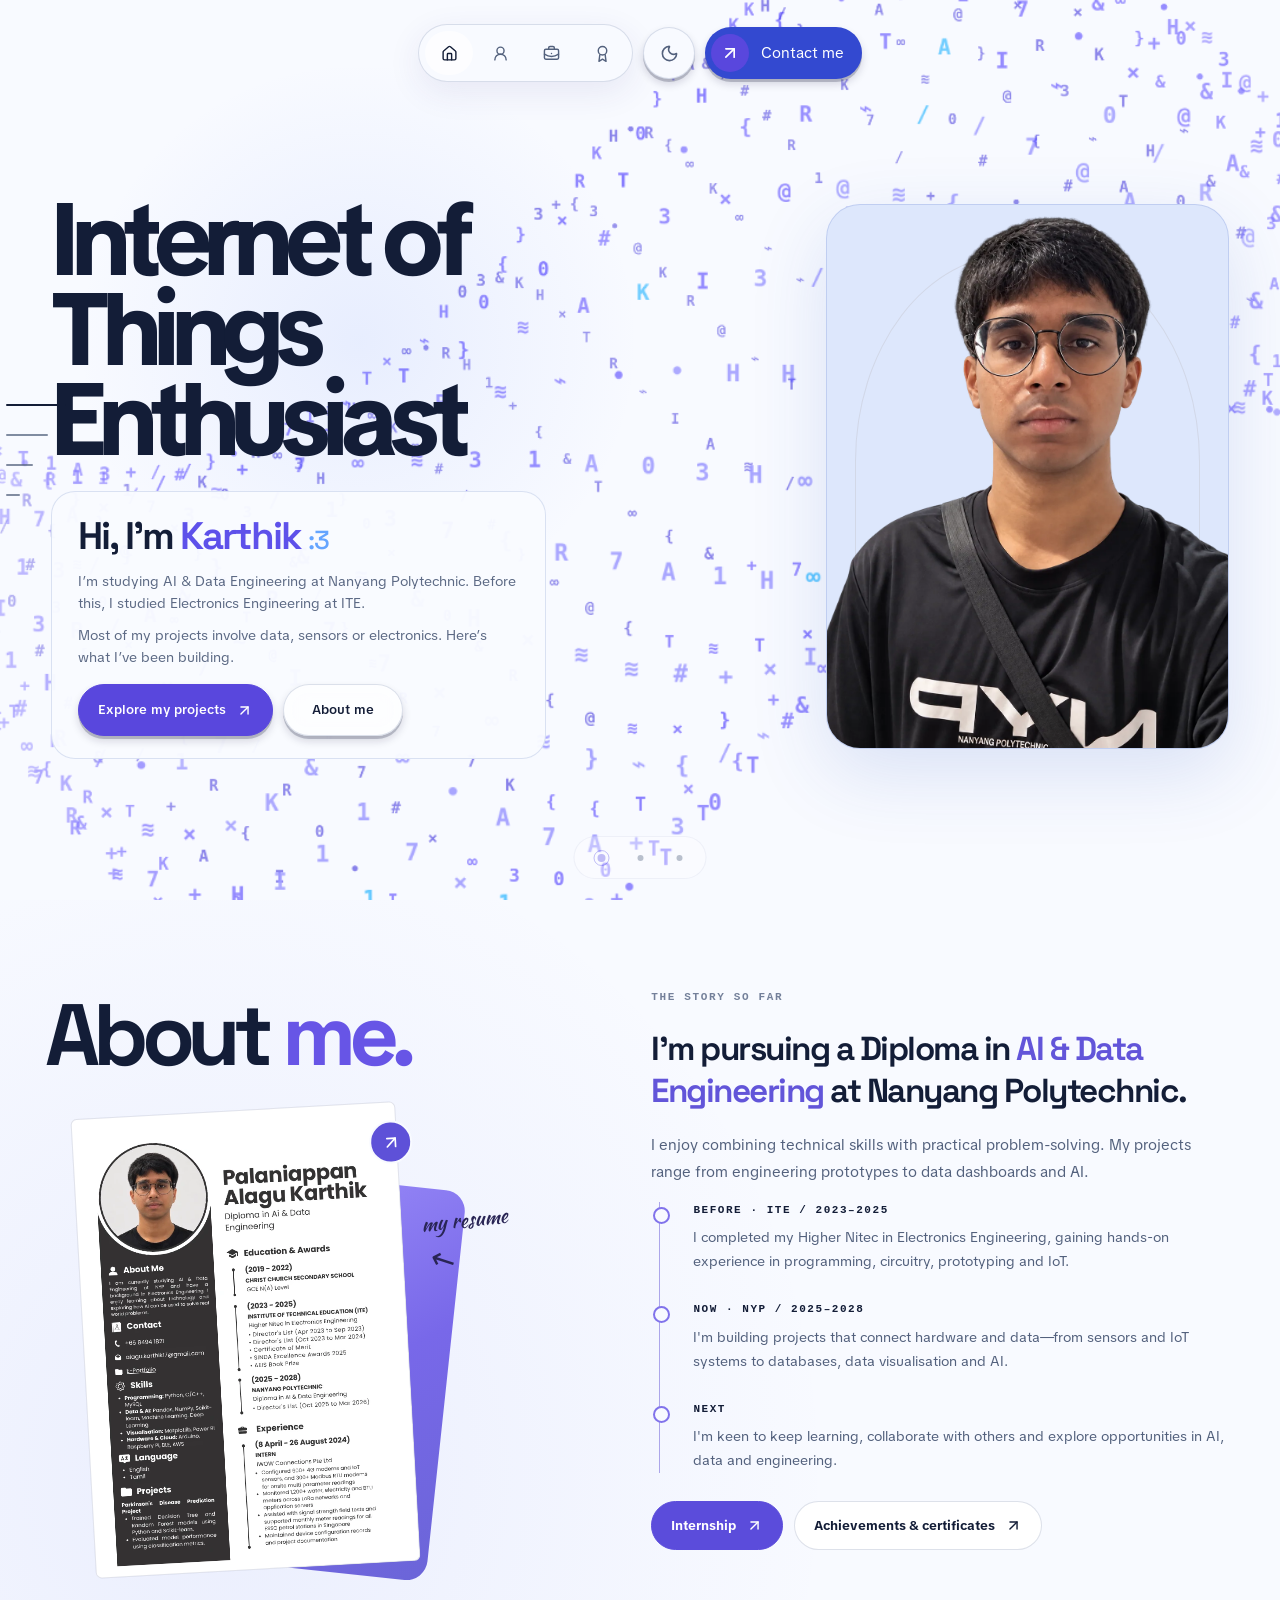
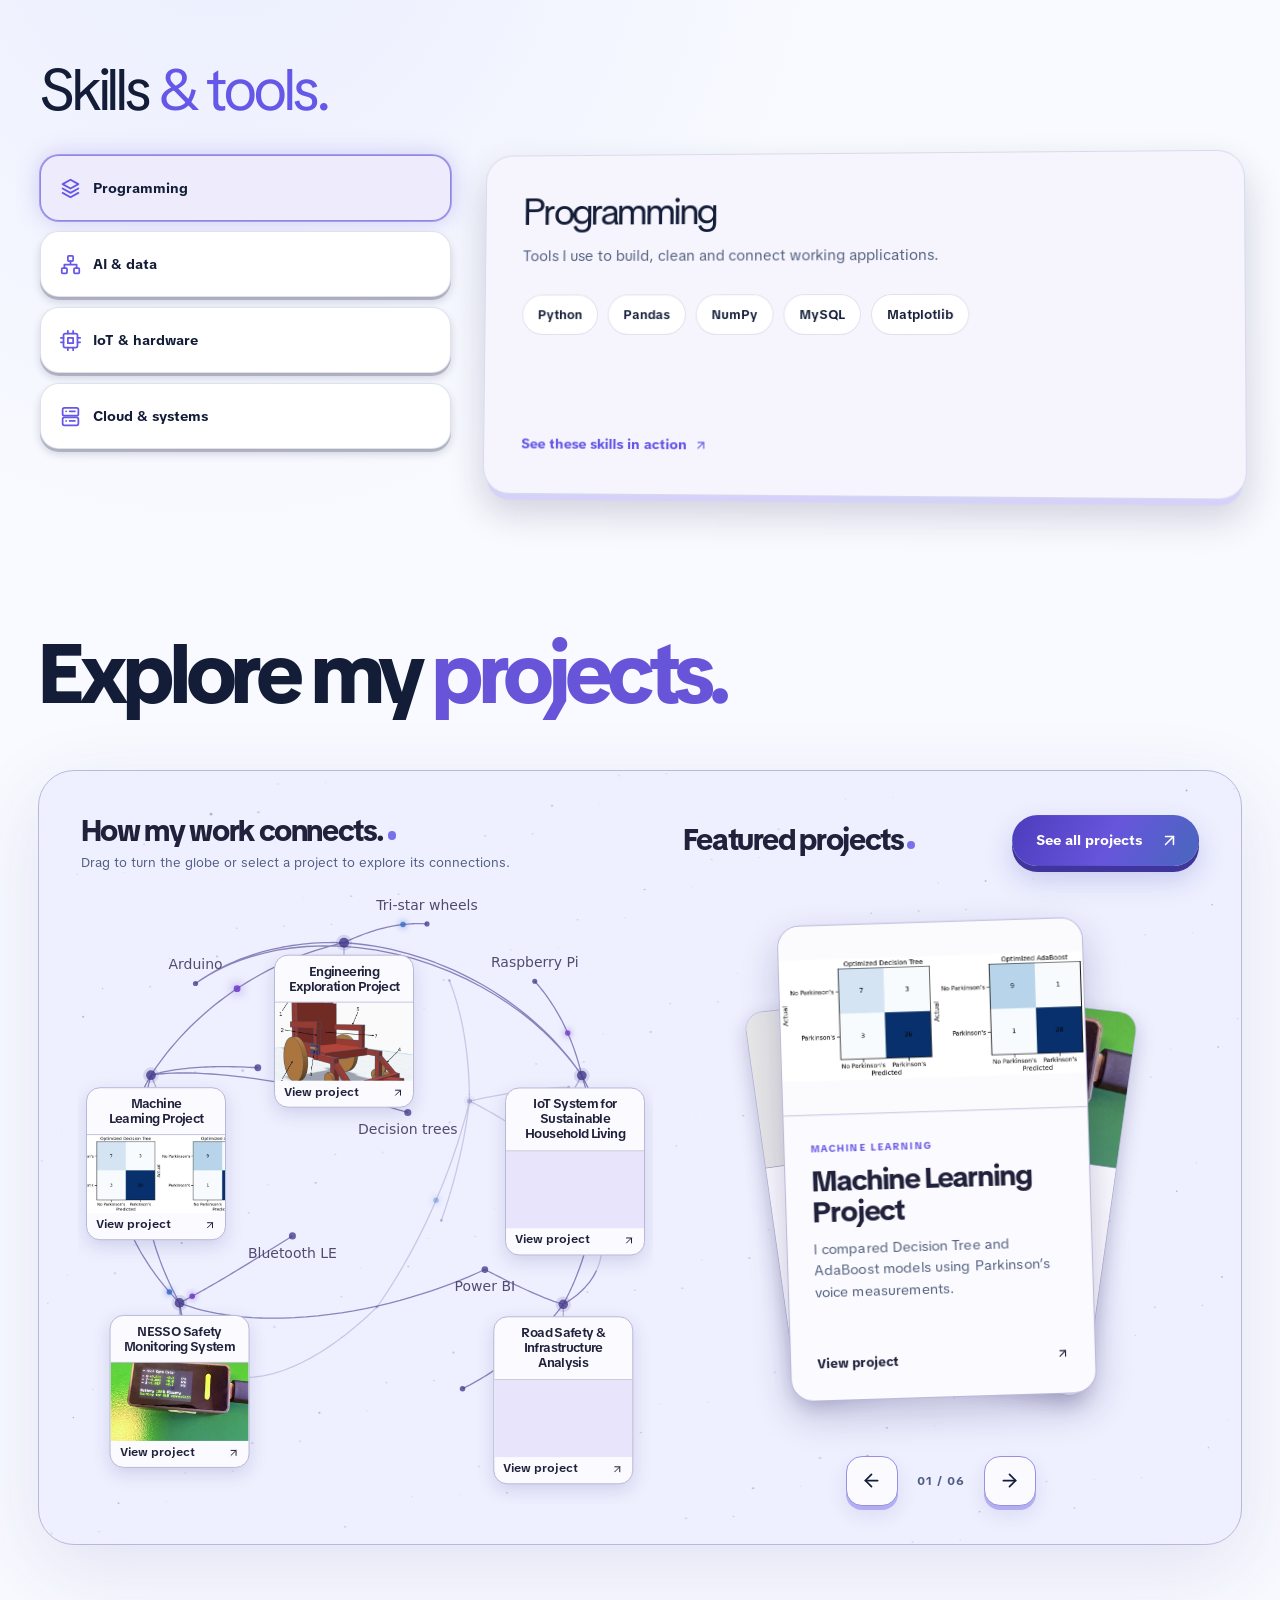
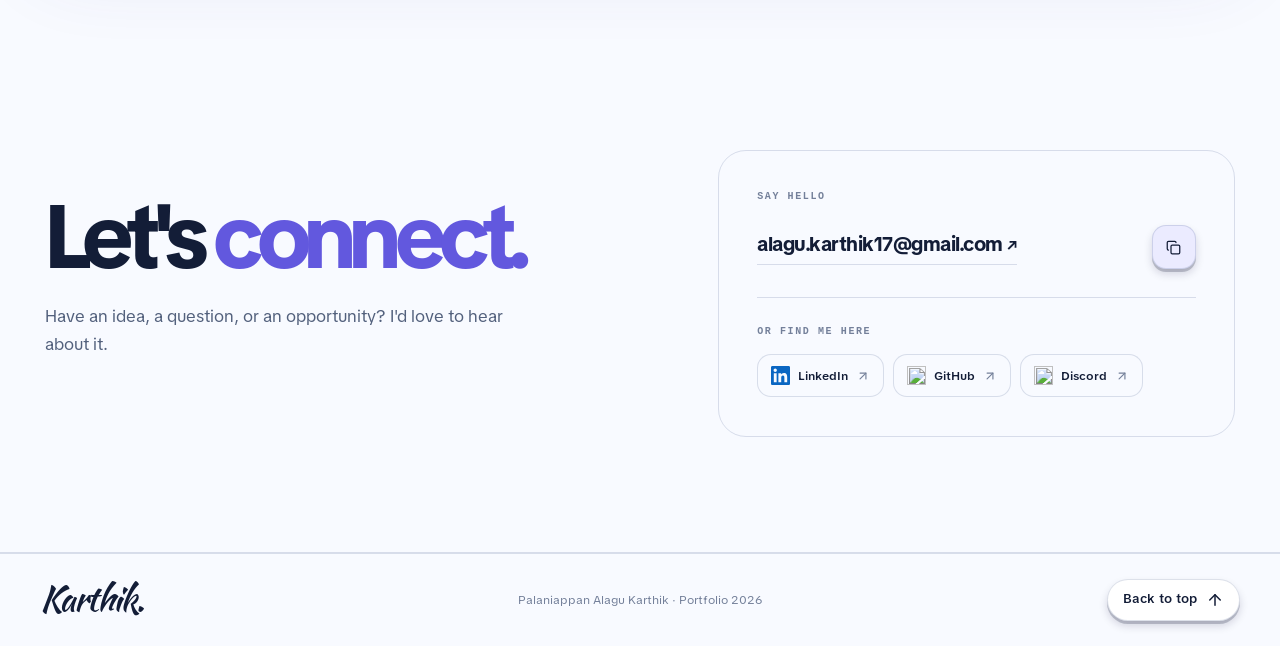
==== commit cbcfe5e5: "Add files via upload" ====
--- a/index.html
+++ b/index.html
@@ -8,6 +8,19 @@
   let saved;
   try { saved=localStorage.getItem('karthik-beige-theme'); } catch {}
   document.documentElement.dataset.theme = saved === 'dark' ? 'dark' : 'light';
+
+  // Cover the first paint when an internal link started a page sweep.
+  try {
+    const key = 'karthik:page-signal-v2';
+    const pending = JSON.parse(sessionStorage.getItem(key));
+    sessionStorage.removeItem(key);
+    if (pending?.url === location.href && Date.now() - pending.time < 10000 &&
+        !matchMedia('(prefers-reduced-motion: reduce)').matches) {
+      const root = document.documentElement;
+      root.classList.add('sweep-arriving');
+      setTimeout(() => root.classList.remove('sweep-arriving'), 2500);
+    }
+  } catch {}
 })();
 
 </script>
@@ -33,19 +46,22 @@
   
   
   
-  <script defer src="home.bundle.js"></script>
-  
-  
-  
-  
-  
-  
-  
-  
-  
-
-
-
+  <script defer src="motion.js"></script>
+  <script defer src="home.bundle.js?v=original-ribbon"></script>
+  
+  
+  
+  
+  
+  
+  
+  
+  
+
+
+
+
+<link rel="stylesheet" href="motion.css">
 
 </head>
 <body>
@@ -57,7 +73,7 @@
 </button>
 <nav aria-label="Main navigation" class="dock glass">
 <a aria-current="page" aria-label="Home" class="nav-item" href="#home" id="nav-home"><iconify-icon aria-hidden="true" icon="lucide:house"></iconify-icon><span class="nav-label">Home</span></a>
-<a aria-controls="about-preview" aria-expanded="false" aria-label="About" class="nav-item" data-about-trigger="" href="#about" id="nav-about"><iconify-icon aria-hidden="true" icon="lucide:user-round"></iconify-icon><span class="nav-label">About</span><iconify-icon class="nav-dropdown-caret" icon="lucide:chevron-down" aria-hidden="true"></iconify-icon></a>
+<a aria-controls="about-preview" aria-expanded="false" aria-label="About" class="nav-item" data-about-trigger="" href="#about" id="nav-about"><iconify-icon aria-hidden="true" icon="lucide:user-round"></iconify-icon><span class="nav-label">About</span></a>
 <a aria-label="Projects" class="nav-item" href="all-projects.html" id="nav-projects"><iconify-icon aria-hidden="true" icon="lucide:briefcase-business"></iconify-icon><span class="nav-label">Projects</span></a><a aria-label="Achievements and Certificates" class="nav-item" href="certificates.html" id="nav-awards"><iconify-icon aria-hidden="true" icon="lucide:award"></iconify-icon><span class="nav-label">Achievements</span></a>
 </nav>
 <button aria-label="Switch to light mode" class="theme-toggle glass" id="theme-toggle" type="button"><iconify-icon aria-hidden="true" icon="lucide:sun" id="theme-icon"></iconify-icon></button>
@@ -70,7 +86,7 @@
 <a class="internship-cta about-preview-link" href="internship.html">View my internship <iconify-icon aria-hidden="true" icon="lucide:arrow-right"></iconify-icon></a>
 </div>
 <figure class="about-preview-photo">
-<img alt="Utility meter connected to an IoT modem during my internship testing" decoding="async" height="1200" loading="lazy" src="assets/internship-s47-preparation.webp" width="1600"/>
+<img alt="Utility meter connected to an IoT modem during my internship testing" decoding="async" height="720" loading="eager" fetchpriority="low" src="assets/internship-s47-preparation-display.webp" width="960"/>
 <figcaption>Connected devices from my time at iWOW.</figcaption>
 </figure>
 </div>
@@ -185,11 +201,8 @@
 </ol>
 <div class="about-journey-actions">
 <a class="about-resume-button" href="internship.html">Internship <iconify-icon aria-hidden="true" icon="lucide:arrow-up-right"></iconify-icon></a>
-
-</div>
-<nav aria-label="More about my experience" class="about-journey-links">
-<a href="certificates.html">Achievements &amp; certificates <iconify-icon aria-hidden="true" icon="lucide:arrow-up-right"></iconify-icon></a>
-</nav>
+<a class="about-resume-button about-awards-button" href="certificates.html">Achievements &amp; certificates <iconify-icon aria-hidden="true" icon="lucide:arrow-up-right"></iconify-icon></a>
+</div>
 </div>
 </div>
 
--- a/home.bundle.css
+++ b/home.bundle.css
@@ -895,7 +895,7 @@
 .editorial-case .ed-tags{display:flex;flex-wrap:wrap;gap:9px;max-width:550px}
 .editorial-case .ed-tags span{border:1px solid var(--line);border-radius:100px;padding:10px 15px;font-size:12px;line-height:1.4;font-weight:600}
 .ed-image-open{display:block;width:100%;border:0;padding:0;background:transparent;cursor:zoom-in;overflow:hidden}
-.ed-image-open img{display:block;width:100%;height:100%;object-fit:cover;transition:transform .5s cubic-bezier(.22,1,.36,1)}
+.ed-image-open img{display:block;width:100%;height:100%;object-fit:cover;transition:transform .24s cubic-bezier(.22,1,.36,1)}
 .ed-image-open:hover img,.ed-image-open:focus-visible img{transform:scale(1.04)}
 .ed-image-open:focus-visible{outline:3px solid #ce9d67;outline-offset:4px}
 .ed-more-projects{margin-top:105px;border-top:1px solid var(--line);padding-top:38px}
@@ -5481,7 +5481,6 @@
   box-shadow:var(--site-shadow)!important;
   color:var(--fg)!important;
   border-radius:clamp(19px,2vw,27px)!important;
-  backdrop-filter:blur(20px)!important;
   top:calc(100% + 6px)!important;
   left:50%!important;
   right:auto!important;
@@ -6663,7 +6662,7 @@
   .floating-header .dock .nav-item {
     position: relative;
     flex-shrink: 0;
-    transition: width .34s cubic-bezier(.22,.8,.24,1),background-color .2s ease,color .2s ease !important;
+    transition: width .215s cubic-bezier(.22,.8,.24,1),background-color .2s ease,color .2s ease !important;
   }
   .floating-header .dock { gap: 2px; }
   .floating-header:has(.dock) { isolation: isolate; }
@@ -6907,8 +6906,8 @@
     translate:none !important;
     scale:1 !important;
     rotate:none !important;
-    transition:transform .48s cubic-bezier(.22,1,.36,1),
-      box-shadow .48s cubic-bezier(.22,1,.36,1),
+    transition:transform .24s cubic-bezier(.22,1,.36,1),
+      box-shadow .24s cubic-bezier(.22,1,.36,1),
       background-color .35s ease, color .35s ease !important;
     transform-origin:center;
     will-change:transform;
--- a/motion.css
+++ b/motion.css
@@ -0,0 +1,183 @@
+/* Shared interaction polish. */
+html body > .edition-sweep,
+html body > .edition-ambient {
+  position: fixed !important;
+  inset: 0;
+  width: 100%;
+  height: 100%;
+  pointer-events: none !important;
+}
+
+html.sweep-arriving::after,
+html body > .edition-sweep { z-index: 2147483647; }
+html.sweep-arriving::after {
+  content: "";
+  position: fixed;
+  inset: 0;
+  pointer-events: none;
+  background: #201945 linear-gradient(90deg, #0c102a, #201945 48%, #352565 76%, #232959) !important;
+}
+html body > .edition-ambient { z-index: 1; }
+html body > .edition-ambient[hidden] { display: none !important; }
+body:is(.all-projects-page,.certificates-page,.internship-page,.case-view) > main {
+  position: relative;
+  z-index: 2;
+}
+html body.all-projects-page:not(.internship-page) > main.ap-main { background: transparent !important; }
+
+/* Render the full palette in one frame, including section backgrounds and rules. */
+html.theme-sync,
+html.theme-sync body,
+html.theme-sync body :not(.theme-orbit, .theme-orbit *),
+html.theme-sync body *::before,
+html.theme-sync body *::after {
+  transition-property: none !important;
+}
+
+html body .footer-compact #footer-back-to-top {
+  min-height: 42px;
+  padding: 8px 15px;
+  border: 1px solid var(--line);
+  border-radius: 999px !important;
+  background: var(--site-card, var(--bg));
+}
+
+@media (min-width: 901px) {
+  html body .floating-header .dock #nav-about {
+    --dock-label-span: 52px;
+    width: calc(60px + var(--dock-label-open, 0) * 52px + var(--dock-label-gap, 0px)) !important;
+  }
+  html body .floating-header .dock .nav-dropdown-caret {
+    position: absolute;
+    top: 50%;
+    right: 8px;
+    bottom: auto;
+    width: 11px;
+    height: 11px;
+    translate: 0 -50%;
+    transform: rotate(0deg);
+    transition: transform .18s cubic-bezier(.2,.76,.22,1);
+    pointer-events: auto;
+  }
+  html body .floating-header #nav-about[aria-expanded="true"] .nav-dropdown-caret { transform: rotate(180deg); }
+}
+@media (prefers-reduced-motion: no-preference) {
+  .floating-header .dock .nav-label { transition-duration: .19s !important; }
+  .floating-header .about-preview:not([hidden]) { animation-duration: .18s !important; }
+}
+@media (prefers-reduced-motion: reduce) {
+  html.sweep-arriving::after,
+  html body > .edition-sweep { display: none !important; }
+  html body .floating-header .dock :is(.nav-label,.nav-dropdown-caret,.nav-item) { transition: none !important; }
+}
+
+#about .about-journey-actions { display: flex; flex-wrap: wrap; gap: 11px; }
+#about .about-journey-actions .about-awards-button {
+  color: var(--fg);
+  border-color: var(--line);
+  background: var(--site-card, var(--bg));
+}
+.internship-page .intern-back-link { width: fit-content; margin: 0 0 16px; }
+
+.skills-title-word { display: inline-block; white-space: nowrap; }
+.skills-title-letter { display: inline-block; }
+@media (prefers-reduced-motion: no-preference) {
+  .skills-content.is-introducing .skills-title-letter {
+    animation: skill-letter-in .32s cubic-bezier(.2,.76,.22,1) both;
+    animation-delay: calc(var(--letter-index) * 11ms);
+  }
+  .skills-content.is-introducing .skills-details-head > p {
+    animation: skill-letter-in .37s .07s ease both;
+  }
+  @keyframes skill-letter-in {
+    from { opacity: 0; transform: translateY(.24em) rotateX(-28deg); }
+    to { opacity: 1; transform: translateY(0) rotateX(0); }
+  }
+}
+@media (min-width: 851px) and (prefers-reduced-motion: no-preference) {
+  html body .skills-browser .skills-details {
+    transform: perspective(1500px) translateY(-3px) rotateY(-4deg) rotateX(2deg) !important;
+    box-shadow: 0 10px 0 -4px color-mix(in srgb, var(--accent) 27%, var(--site-card)), 0 18px 36px #24204431 !important;
+    transition: transform .38s cubic-bezier(.2,.8,.24,1), box-shadow .38s ease;
+  }
+  html body .skills-browser .skills-details:is(:hover,:focus-within) {
+    transform: perspective(1500px) translateY(-8px) rotateY(calc(-3deg + var(--tilt-y, 0deg))) rotateX(calc(1deg + var(--tilt-x, 0deg))) !important;
+  }
+  .skills-browser.is-in-view .skills-details { animation: skills-hover-height 4.5s ease-in-out infinite; }
+  @keyframes skills-hover-height { 50% { translate: 0 -5px; } }
+}
+
+
+
+/* One dock highlight and a shorter, shared motion curve for each link. */
+html body .floating-header .about-preview.dock-animated-panel {
+  animation: none !important;
+  transform-origin: 50% 0;
+}
+html body .floating-header .about-preview[inert] { pointer-events: none; }
+.dock-highlight { display: none; }
+@media (min-width: 901px) {
+  html body .floating-header .dock {
+    position: relative;
+    isolation: isolate;
+  }
+  html body .floating-header .dock .nav-item {
+    z-index: 1;
+    transition: width .23s cubic-bezier(.21,.8,.26,1), color .15s ease, background-color .15s ease !important;
+  }
+  html body .floating-header .dock .nav-label {
+    transition: max-width .23s cubic-bezier(.21,.8,.26,1), opacity .16s ease, margin .19s ease !important;
+  }
+  html body .floating-header .dock .nav-item:is(:hover,:focus-visible):not([aria-current]):not([aria-expanded="true"]) {
+    background-color: transparent !important;
+  }
+  .dock-highlight {
+    display: block;
+    position: absolute;
+    z-index: 0;
+    inset: 6px auto 6px 0;
+    width: var(--dock-marker-w, 48px);
+    translate: var(--dock-marker-x, 6px) 0;
+    border: 1px solid color-mix(in srgb, var(--accent) 25%, transparent);
+    border-radius: 23px;
+    background: color-mix(in srgb, var(--accent) 11%, var(--site-card));
+    opacity: 0;
+    pointer-events: none;
+    transition: translate .19s cubic-bezier(.22,.78,.24,1), width .19s cubic-bezier(.22,.78,.24,1), opacity .14s ease;
+  }
+  .dock-highlight.is-active { opacity: 1; }
+}
+@media (prefers-reduced-motion: reduce) {
+  html body .floating-header .dock :is(.nav-label, .nav-item, .dock-highlight) { transition: none !important; }
+}
+
+
+@media (prefers-reduced-motion: reduce) {
+  #home .hero.refresh-hero .refresh-neural-bg.is-rendering #neural-field { display: block; }
+}
+
+
+/* Header refinement: one shared easing curve, without the dropdown caret. */
+html body .floating-header .nav-dropdown-caret { display: none !important; }
+@media (min-width: 901px) and (prefers-reduced-motion: no-preference) {
+  html body .floating-header .dock #nav-about {
+    --dock-label-span: 49px;
+    width: calc(48px + var(--dock-label-open, 0) * 49px + var(--dock-label-gap, 0px)) !important;
+  }
+  html body .floating-header .dock .nav-item {
+    transition: width .46s cubic-bezier(.22,1,.36,1), color .25s ease, background-color .25s ease !important;
+  }
+  html body .floating-header .dock .nav-item .nav-label {
+    transition: max-width .46s cubic-bezier(.22,1,.36,1), margin .46s cubic-bezier(.22,1,.36,1), opacity .30s ease !important;
+  }
+  html body .floating-header .dock-highlight {
+    transition: translate .34s cubic-bezier(.22,1,.36,1), width .34s cubic-bezier(.22,1,.36,1), opacity .22s ease;
+  }
+}
+@media (min-width: 901px) and (prefers-reduced-motion: reduce) {
+  html body .floating-header .dock #nav-about {
+    --dock-label-span: 49px;
+    width: calc(48px + var(--dock-label-open, 0) * 49px + var(--dock-label-gap, 0px)) !important;
+  }
+}
+html.section-scrolling { scroll-behavior: auto !important; }
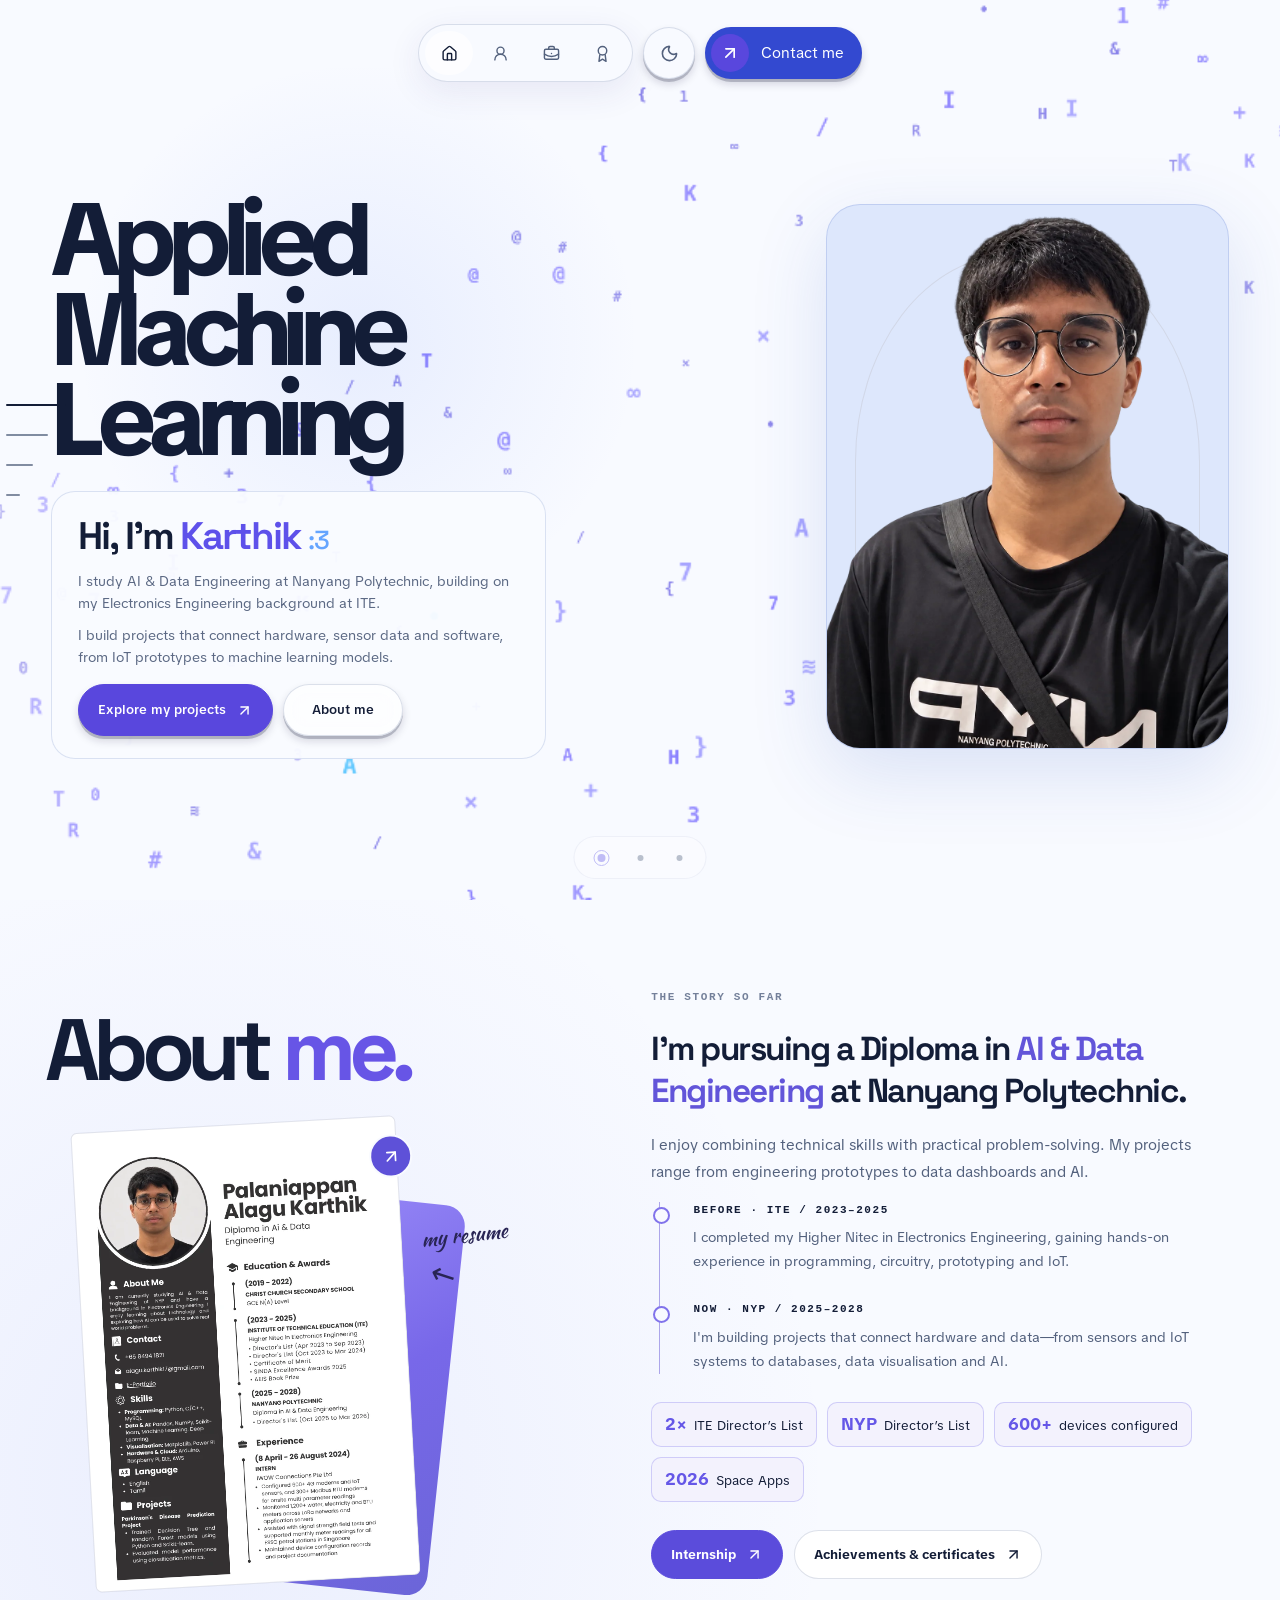
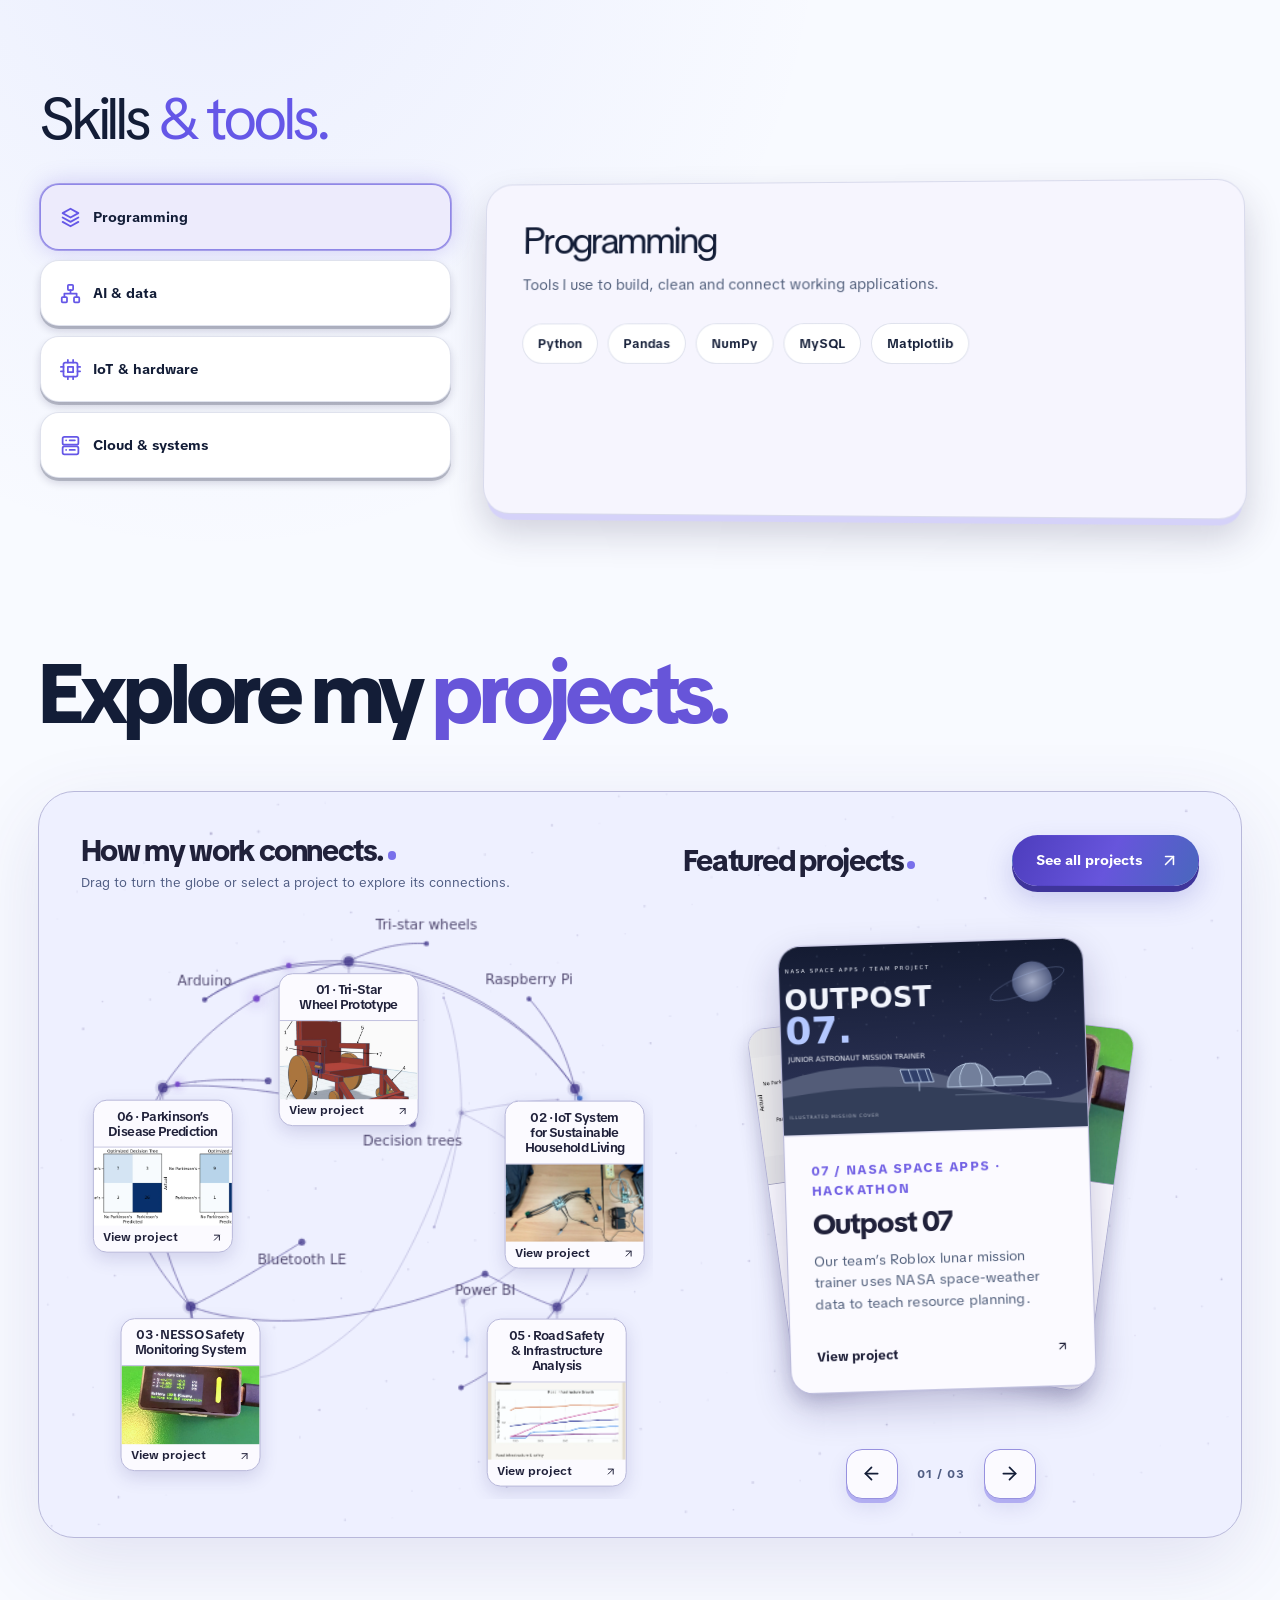
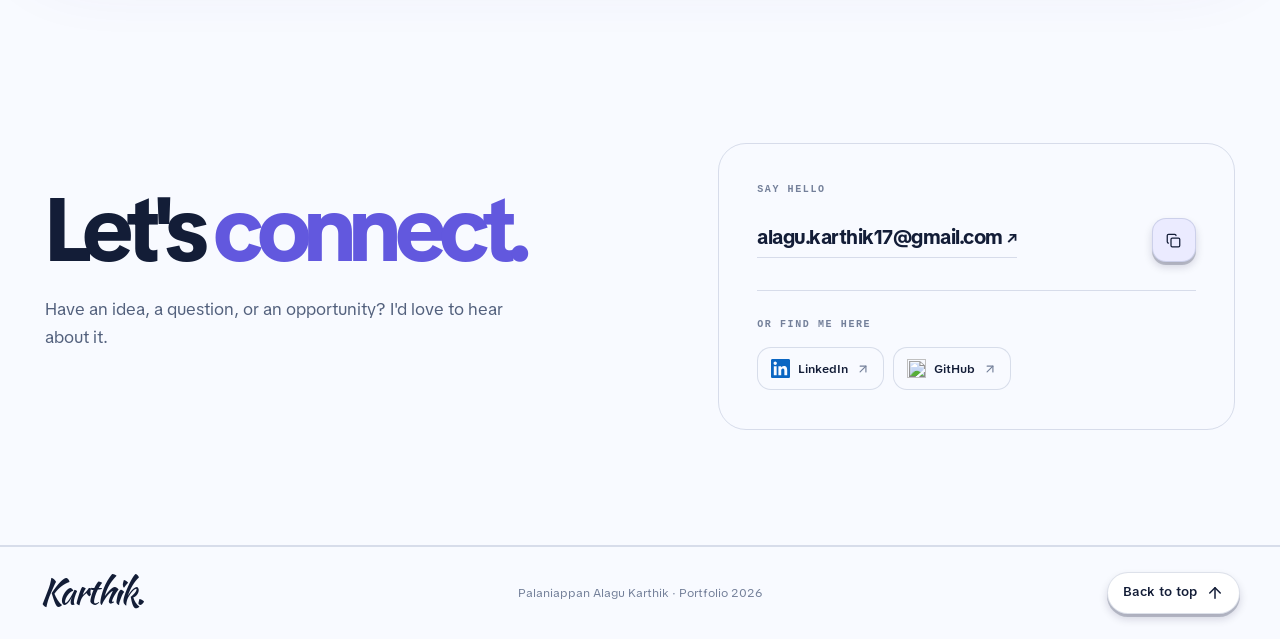
==== commit 5ecd5b42: "Add files via upload" ====
--- a/index.html
+++ b/index.html
@@ -1,9 +1,10 @@
 <!DOCTYPE html>
+
 <html data-theme="light" lang="en">
 <head>
-  <meta charset="utf-8"/>
-  <meta content="width=device-width, initial-scale=1" name="viewport"/>
-  <script>
+<meta charset="utf-8"/>
+<meta content="width=device-width, initial-scale=1" name="viewport"/>
+<script>
 (() => {
   let saved;
   try { saved=localStorage.getItem('karthik-beige-theme'); } catch {}
@@ -24,46 +25,20 @@
 })();
 
 </script>
-  <meta content="#f4f5f8" name="theme-color"/>
-  <meta content="Palaniappan Alagu Karthik, AI &amp; Data Engineering student at Nanyang Polytechnic. Explore my interests in AI, data and connected systems." name="description"/>
-  <link href="assets/favicon.svg" rel="icon" type="image/svg+xml"/>
-  <title>Palaniappan Alagu Karthik · Portfolio 2026</title>
-  <link rel="stylesheet" href="home.bundle.css">
-  <link href="https://fonts.googleapis.com" rel="preconnect"/>
-  <link crossorigin="" href="https://fonts.gstatic.com" rel="preconnect"/>
-  <link href="https://fonts.googleapis.com/css2?family=Kaushan+Script&amp;display=swap" rel="stylesheet"/>
-  
-  
-  
-  
-  
-  
-  
-  
-  
-  
-  
-  
-  
-  
-  <script defer src="motion.js"></script>
-  <script defer src="home.bundle.js?v=original-ribbon"></script>
-  
-  
-  
-  
-  
-  
-  
-  
-  
-
-
-
-
-<link rel="stylesheet" href="motion.css">
-
-</head>
+<meta content="#f4f5f8" name="theme-color"/>
+<meta content="Palaniappan Alagu Karthik, AI &amp; Data Engineering student at Nanyang Polytechnic. Explore my interests in AI, data and connected systems." name="description"/>
+<link href="assets/favicon.svg" rel="icon" type="image/svg+xml"/>
+<title>Karthik Portfolio · AI &amp; Data Engineering</title>
+<link href="shared-base.css" rel="stylesheet"/><link href="home.bundle.css" rel="stylesheet"/>
+<link href="https://fonts.googleapis.com" rel="preconnect"/>
+<link crossorigin="" href="https://fonts.gstatic.com" rel="preconnect"/>
+<link href="https://fonts.googleapis.com/css2?family=Kaushan+Script&amp;display=swap" rel="stylesheet" media="print" onload="this.media='all'"/><noscript><link href="https://fonts.googleapis.com/css2?family=Kaushan+Script&amp;display=swap" rel="stylesheet"/></noscript>
+<script defer="" src="adaptive-performance.js"></script><script defer="" src="motion.js"></script>
+<script defer="" src="home.bundle.js?v=original-ribbon"></script>
+<link href="motion.css" rel="stylesheet">
+<link href="upgrade.css" rel="stylesheet"/>
+<script defer="" src="upgrade.js"></script>
+</link><link href="studio.css" rel="stylesheet"/><script defer="" src="studio.js"></script><link href="project-refinement.css" rel="stylesheet"/><script defer="" src="project-refinement.js"></script><meta content="Karthik Portfolio · AI &amp; Data Engineering" property="og:title"/><meta content="Palaniappan Alagu Karthik, AI &amp; Data Engineering student at Nanyang Polytechnic. Explore my interests in AI, data and connected systems." property="og:description"/><meta content="website" property="og:type"/><meta content="https://karthik-portfolio-8hzt.onrender.com/" property="og:url"/><meta content="https://karthik-portfolio-8hzt.onrender.com/assets/social-preview.png" property="og:image"/><meta content="1200" property="og:image:width"/><meta content="630" property="og:image:height"/><meta content="Karthik Portfolio · AI &amp; Data Engineering" property="og:image:alt"/><meta content="summary_large_image" name="twitter:card"/><meta content="Karthik Portfolio · AI &amp; Data Engineering" name="twitter:title"/><meta content="Palaniappan Alagu Karthik, AI &amp; Data Engineering student at Nanyang Polytechnic. Explore my interests in AI, data and connected systems." name="twitter:description"/><meta content="https://karthik-portfolio-8hzt.onrender.com/assets/social-preview.png" name="twitter:image"/><link rel="stylesheet" href="adaptive-performance.css"/></head>
 <body>
 <div class="min-h-screen relative" id="portfolio">
 <a class="skip" href="#main-content" id="skip-navigation">Skip to content</a>
@@ -86,7 +61,7 @@
 <a class="internship-cta about-preview-link" href="internship.html">View my internship <iconify-icon aria-hidden="true" icon="lucide:arrow-right"></iconify-icon></a>
 </div>
 <figure class="about-preview-photo">
-<img alt="Utility meter connected to an IoT modem during my internship testing" decoding="async" height="720" loading="eager" fetchpriority="low" src="assets/internship-s47-preparation-display.webp" width="960"/>
+<img alt="Utility meter connected to an IoT modem during my internship testing" decoding="async" fetchpriority="low" height="720" loading="lazy" src="assets/internship-s47-preparation-display.webp" width="960"/>
 <figcaption>Connected devices from my time at iWOW.</figcaption>
 </figure>
 </div>
@@ -125,7 +100,7 @@
 <section aria-label="Home" class="view" id="home">
 <div class="hero refresh-hero">
 <div aria-label="Interactive generative artwork: neural wave, black hole and data helix" class="neural-panel refresh-neural-bg">
-<img alt="" aria-hidden="true" decoding="async" fetchpriority="low" class="field-fallback" src="assets/neural-field-still.webp"/>
+<img alt="" aria-hidden="true" class="field-fallback" decoding="async" fetchpriority="low" src="assets/neural-field-still.webp"/>
 <canvas aria-hidden="true" id="neural-field"></canvas>
 </div>
 <div class="frame refresh-hero-frame">
@@ -135,47 +110,45 @@
 <div class="refresh-intro-panel">
 <h2 class="refresh-hero-title">Hi, I'm <span>Karthik</span> <span class="refresh-smile">:3</span></h2>
 <div class="refresh-hero-bio">
-<p>I’m studying AI &amp; Data Engineering at Nanyang Polytechnic. Before this, I studied Electronics Engineering at ITE.</p>
-<p>Most of my projects involve data, sensors or electronics. Here’s what I’ve been building.</p>
+<p>I study AI &amp; Data Engineering at Nanyang Polytechnic, building on my Electronics Engineering background at ITE.</p>
+<p>I build projects that connect hardware, sensor data and software, from IoT prototypes to machine learning models.</p>
 </div>
 <div class="hero-actions refresh-hero-actions">
-<a class="pill-link emphasis" href="#projects" id="hero-projects">Explore my projects <iconify-icon aria-hidden="true" icon="lucide:arrow-up-right"></iconify-icon></a>
+<a class="pill-link emphasis studio-shine" href="#projects" id="hero-projects">Explore my projects <iconify-icon aria-hidden="true" icon="lucide:arrow-up-right"></iconify-icon></a>
 <a class="pill-link hold-link" href="#about" id="hero-about"><span class="hold-text">About me</span></a>
 </div>
 </div>
 <div class="refresh-rotating">
-
-<h1 class="role-heading"><span class="sr-only">Internet of Things enthusiast, AI and Data Engineering student, with a background in electronics</span><span aria-hidden="true" id="rotating-role">Internet of Things<br/>Enthusiast</span></h1>
+<h1 class="role-heading"><span class="sr-only">Applied Machine Learning, AI and Data Engineering student, with a background in electronics</span><span aria-hidden="true" id="rotating-role">Applied<br/>Machine Learning</span></h1>
 </div>
 </div>
 </div>
 <div class="refresh-portrait-wrap reveal">
 <a aria-label="Read Karthik's story" class="photo-comparison refresh-photo-link" href="#about">
 <figure class="portrait-frame refresh-photo-card" tabindex="0">
-<img alt="Portrait of Karthik in a black Nanyang Polytechnic shirt" fetchpriority="high" height="1386" id="selected-photo" src="assets/karthik-cutout-portrait-fast.webp" width="1135"/>
+<img decoding="async" alt="Portrait of Karthik in a black Nanyang Polytechnic shirt" fetchpriority="high" height="1386" id="selected-photo" src="assets/karthik-cutout-portrait-fast.webp" width="1135"/>
 <span aria-hidden="true" class="refresh-photo-shine"></span>
 <figcaption class="refresh-photo-caption">KARTHIK <iconify-icon aria-hidden="true" icon="lucide:arrow-up-right"></iconify-icon></figcaption>
 </figure>
 </a>
-
-</div>
-</div>
-</div>
-<div class="artwork-switcher" role="group" aria-label="Choose hero artwork" hidden>
-  <button type="button" data-artwork="0" aria-pressed="true" aria-label="Wave" title="Wave"></button>
-  <button type="button" data-artwork="1" aria-pressed="false" aria-label="Black hole" title="Black hole"></button>
-  <button type="button" data-artwork="2" aria-pressed="false" aria-label="Helix" title="Helix"></button>
+</div>
+</div>
+</div>
+<div aria-label="Choose hero artwork" class="artwork-switcher" hidden="" role="group">
+<button aria-label="Wave" aria-pressed="true" data-artwork="0" title="Wave" type="button"></button>
+<button aria-label="Black hole" aria-pressed="false" data-artwork="1" title="Black hole" type="button"></button>
+<button aria-label="Helix" aria-pressed="false" data-artwork="2" title="Helix" type="button"></button>
 </div>
 </div>
 </section>
 <section aria-labelledby="about-title" class="view refresh-about continuous-about" id="about">
 <div class="frame refresh-about-inner scroll-reveal">
 <div class="refresh-about-left">
-<h2 class="about-feature-heading" id="about-title" data-title-reveal>About <span>me.</span></h2>
+<h2 class="about-feature-heading" data-title-reveal="" id="about-title">About <span>me.</span></h2>
 <div class="about-resume-scene">
 <div aria-hidden="true" class="about-resume-backplate"></div>
 <a aria-label="View my full resume PDF in a new tab" class="about-resume-tilt" href="assets/karthik-resume.pdf" rel="noopener noreferrer" target="_blank">
-<span class="about-resume-page"><img alt="Preview of my resume, showing education, skills and experience" height="1054" loading="lazy" src="assets/resume-preview-current.webp" width="745"/></span>
+<span class="about-resume-page"><img decoding="async" alt="Preview of my resume, showing education, skills and experience" height="1054" loading="lazy" src="assets/resume-preview-current.webp" width="745"/></span>
 <span aria-hidden="true" class="about-resume-open"><iconify-icon icon="lucide:arrow-up-right"></iconify-icon></span>
 </a>
 <span aria-hidden="true" class="about-resume-handwritten"><span class="about-handwritten-scramble">my resume</span><span class="about-handwritten-arrow">↖</span></span>
@@ -194,96 +167,92 @@
 <strong>NOW · NYP  /  2025–2028</strong>
 <p>I'm building projects that connect hardware and data—from sensors and IoT systems to databases, data visualisation and AI.</p>
 </li>
-<li>
-<strong>NEXT</strong>
-<p>I'm keen to keep learning, collaborate with others and explore opportunities in AI, data and engineering.</p>
-</li>
 </ol>
+<div class="upgrade-highlights"><a href="certificates.html"><strong>2×</strong> ITE Director’s List</a><span><strong>NYP</strong> Director’s List</span><a href="internship.html"><strong>600+</strong> devices configured</a><a href="outpost-07.html"><strong>2026</strong> Space Apps</a></div>
 <div class="about-journey-actions">
 <a class="about-resume-button" href="internship.html">Internship <iconify-icon aria-hidden="true" icon="lucide:arrow-up-right"></iconify-icon></a>
-<a class="about-resume-button about-awards-button" href="certificates.html">Achievements &amp; certificates <iconify-icon aria-hidden="true" icon="lucide:arrow-up-right"></iconify-icon></a>
-</div>
-</div>
-</div>
-
-<section class="skills-section" id="skills" aria-labelledby="skills-heading">
-  <div class="frame skills-frame">
-    <div class="skills-lead">
-      <h3 id="skills-heading" data-title-reveal>Skills <span>&amp; tools.</span></h3>
-    </div>
-    <div class="skills-browser" aria-label="Explore my technical skills">
-      <div class="skills-tabs" role="tablist" aria-label="Technical skills categories">
-        <button type="button" class="skills-tab is-active" role="tab" id="skill-tab-code" aria-controls="skills-details" aria-selected="true" data-skill="code"><iconify-icon icon="lucide:layers" aria-hidden="true"></iconify-icon> Programming</button>
-        <button type="button" class="skills-tab" role="tab" id="skill-tab-ai" aria-controls="skills-details" tabindex="-1" aria-selected="false" data-skill="ai"><iconify-icon icon="lucide:network" aria-hidden="true"></iconify-icon> AI &amp; data</button>
-        <button type="button" class="skills-tab" role="tab" id="skill-tab-hardware" aria-controls="skills-details" tabindex="-1" aria-selected="false" data-skill="hardware"><iconify-icon icon="lucide:cpu" aria-hidden="true"></iconify-icon> IoT &amp; hardware</button>
-        <button type="button" class="skills-tab" role="tab" id="skill-tab-cloud" aria-controls="skills-details" tabindex="-1" aria-selected="false" data-skill="cloud"><iconify-icon icon="lucide:server" aria-hidden="true"></iconify-icon> Cloud &amp; systems</button>
-      </div>
-      <div id="skills-details" class="skills-details" role="tabpanel" aria-labelledby="skill-tab-code" tabindex="0">
-        <div class="skills-content"><div class="skills-details-head"><h3 id="skills-topic">Programming</h3><p id="skills-description">Tools I use to build, clean and connect working applications.</p></div>
-        <div class="skills-chips" id="skills-chips"><span>Python</span><span>Pandas</span><span>NumPy</span><span>MySQL</span><span>Matplotlib</span></div>
-        <a href="#projects" class="skills-explore">See these skills in action <iconify-icon icon="lucide:arrow-up-right" aria-hidden="true"></iconify-icon></a></div>
-      </div>
-    </div>
-  </div>
-</section>
-</section>
-<section data-ambient-dots aria-labelledby="projects-title" class="view featured-projects" id="projects">
+<a class="about-resume-button about-awards-button studio-shine" href="certificates.html">Achievements &amp; certificates <iconify-icon aria-hidden="true" icon="lucide:arrow-up-right"></iconify-icon></a>
+</div>
+</div>
+</div>
+<section aria-labelledby="skills-heading" class="skills-section" id="skills">
+<div class="frame skills-frame">
+<div class="skills-lead">
+<h3 data-title-reveal="" id="skills-heading">Skills <span>&amp; tools.</span></h3>
+</div>
+<div aria-label="Explore my technical skills" class="skills-browser">
+<div aria-label="Technical skills categories" class="skills-tabs" role="tablist">
+<button aria-controls="skills-details" aria-selected="true" class="skills-tab is-active" data-skill="code" id="skill-tab-code" role="tab" type="button"><iconify-icon aria-hidden="true" icon="lucide:layers"></iconify-icon> Programming</button>
+<button aria-controls="skills-details" aria-selected="false" class="skills-tab" data-skill="ai" id="skill-tab-ai" role="tab" tabindex="-1" type="button"><iconify-icon aria-hidden="true" icon="lucide:network"></iconify-icon> AI &amp; data</button>
+<button aria-controls="skills-details" aria-selected="false" class="skills-tab" data-skill="hardware" id="skill-tab-hardware" role="tab" tabindex="-1" type="button"><iconify-icon aria-hidden="true" icon="lucide:cpu"></iconify-icon> IoT &amp; hardware</button>
+<button aria-controls="skills-details" aria-selected="false" class="skills-tab" data-skill="cloud" id="skill-tab-cloud" role="tab" tabindex="-1" type="button"><iconify-icon aria-hidden="true" icon="lucide:server"></iconify-icon> Cloud &amp; systems</button>
+</div>
+<div aria-labelledby="skill-tab-code" class="skills-details" id="skills-details" role="tabpanel" tabindex="0">
+<div class="skills-content"><div class="skills-details-head"><h3 id="skills-topic">Programming</h3><p id="skills-description">Tools I use to build, clean and connect working applications.</p></div>
+<div class="skills-chips" id="skills-chips"><span>Python</span><span>Pandas</span><span>NumPy</span><span>MySQL</span><span>Matplotlib</span></div>
+</div>
+</div>
+</div>
+</div>
+</section>
+</section>
+<section aria-labelledby="projects-title" class="view featured-projects" data-ambient-dots="" id="projects">
 <div class="frame project-area">
 <h2 class="project-split-title" id="projects-title">Explore my <span class="project-title-accent">projects.</span></h2>
 <div class="project-explorer project-unified-panel">
-<canvas id="project-space-field" aria-hidden="true"></canvas>
+<canvas aria-hidden="true" id="project-space-field"></canvas>
 <div class="project-split-layout">
-<section class="project-map-panel" aria-labelledby="project-map-heading">
-  <div class="project-explorer-heading">
-    <div>
-      <h3 id="project-map-heading">How my work connects.</h3>
-      <p id="project-globe-instructions">Drag to turn the globe or select a project to explore its connections.</p>
-    </div>
-  </div>
-  <div class="project-sphere" id="project-sphere" aria-label="Project globe" aria-describedby="project-globe-instructions project-globe-keyboard" role="group">
-    <canvas id="project-sphere-canvas" aria-hidden="true"></canvas>
-    <div class="project-sphere-gesture" aria-hidden="true"></div>
-    <div class="project-sphere-pins" id="project-sphere-pins"></div>
-  </div>
-  <span id="project-globe-keyboard" class="sr-only">Use the arrow keys to rotate or Space to pause or resume.</span>
-  <span id="project-globe-status" class="sr-only" role="status"></span>
-</section>
-<section class="project-carousel" id="project-carousel" aria-labelledby="project-carousel-title" aria-roledescription="carousel">
-  <div class="project-carousel-heading">
-    <h3 id="project-carousel-title">Featured projects</h3>
-    <a class="project-index-link" href="all-projects.html">See all projects <iconify-icon icon="lucide:arrow-up-right" aria-hidden="true"></iconify-icon></a>
-  </div>
-  <div class="project-carousel-deck" id="project-rail">
-    <article class="project-carousel-card" data-position="current" data-project="machine-learning">
-      <a class="project-carousel-card-link" href="machine-learning.html">
-        <img class="project-carousel-image" src="assets/ml-model-comparison-display.webp" width="800" height="450" alt="">
-        <div class="project-carousel-copy">
-          <p class="project-carousel-category">Machine learning</p>
-          <h4>Machine Learning Project</h4>
-          <p>I compared Decision Tree and AdaBoost models using Parkinson’s voice measurements.</p>
-          <span class="project-carousel-cta">View project <iconify-icon icon="lucide:arrow-up-right" aria-hidden="true"></iconify-icon></span>
-        </div>
-      </a>
-    </article>
-  </div>
-  <div class="project-carousel-controls" id="project-carousel-controls" hidden>
-    <div class="project-carousel-navigation" role="group" aria-label="Browse featured projects">
-      <button type="button" data-carousel-step="-1" aria-label="Previous project" title="Previous project"><iconify-icon icon="lucide:arrow-left" aria-hidden="true"></iconify-icon></button>
-      <span class="project-carousel-counter" aria-hidden="true"><span id="project-carousel-number">01</span> / 06</span>
-      <button type="button" data-carousel-step="1" aria-label="Next project" title="Next project"><iconify-icon icon="lucide:arrow-right" aria-hidden="true"></iconify-icon></button>
-    </div>
-    <span class="sr-only" id="project-carousel-announcement" role="status"></span>
-  </div>
+<section aria-labelledby="project-map-heading" class="project-map-panel">
+<div class="project-explorer-heading">
+<div>
+<h3 id="project-map-heading">How my work connects.</h3>
+<p id="project-globe-instructions">Drag to turn the globe or select a project to explore its connections.</p>
+</div>
+</div>
+<div aria-describedby="project-globe-instructions project-globe-keyboard" aria-label="Project globe" class="project-sphere" id="project-sphere" role="group">
+<canvas aria-hidden="true" id="project-sphere-canvas"></canvas>
+<div aria-hidden="true" class="project-sphere-gesture"></div>
+<div class="project-sphere-pins" id="project-sphere-pins"></div>
+</div>
+<span class="sr-only" id="project-globe-keyboard">Use the arrow keys to rotate or Space to pause or resume.</span>
+<span class="sr-only" id="project-globe-status" role="status"></span>
+</section>
+<section aria-labelledby="project-carousel-title" aria-roledescription="carousel" class="project-carousel" id="project-carousel">
+<div class="project-carousel-heading">
+<h3 id="project-carousel-title">Featured projects</h3>
+<a class="project-index-link studio-shine" href="all-projects.html">See all projects <iconify-icon aria-hidden="true" icon="lucide:arrow-up-right"></iconify-icon></a>
+</div>
+<div class="project-carousel-deck" id="project-rail">
+<article class="project-carousel-card" data-position="current" data-project="outpost-07">
+<a class="project-carousel-card-link" href="outpost-07.html">
+<img loading="lazy" fetchpriority="low" decoding="async" alt="Outpost 07 gameplay" class="project-carousel-image" data-outpost-photo="" height="552" src="https://raw.githubusercontent.com/bigbobopenguin-abc/andrea-portfolio/main/static/images/outpost-07/outpost.jpg" width="1000"/>
+<div class="project-carousel-copy">
+<p class="project-carousel-category">07 / NASA Space Apps · Hackathon</p>
+<h4>Outpost 07</h4>
+<p>Our team’s Roblox lunar mission trainer explores resource planning and space weather.</p>
+<span class="project-carousel-cta">View project <iconify-icon aria-hidden="true" icon="lucide:arrow-up-right"></iconify-icon></span>
+</div>
+</a>
+</article>
+</div>
+<div class="project-carousel-controls" hidden="" id="project-carousel-controls">
+<div aria-label="Browse featured projects" class="project-carousel-navigation" role="group">
+<button aria-label="Previous project" data-carousel-step="-1" title="Previous project" type="button"><iconify-icon aria-hidden="true" icon="lucide:arrow-left"></iconify-icon></button>
+<span aria-hidden="true" class="project-carousel-counter"><span id="project-carousel-number">01</span> / 03</span>
+<button aria-label="Next project" data-carousel-step="1" title="Next project" type="button"><iconify-icon aria-hidden="true" icon="lucide:arrow-right"></iconify-icon></button>
+</div>
+<span class="sr-only" id="project-carousel-announcement" role="status"></span>
+</div>
 </section>
 </div><!-- /project-split-layout -->
 </div><!-- /project-unified-panel -->
 </div>
 </section>
-<section data-ambient-dots aria-label="Contact Karthik" class="view continuous-contact" id="contact">
+<section aria-label="Contact Karthik" class="view continuous-contact" data-ambient-dots="" id="contact">
 <div class="frame contact-view contact-editorial contact-stacked">
 <div class="contact-intro">
 <div class="contact-message">
-<h2 class="contact-headline" data-title-reveal>Let's <span>connect.</span></h2>
+<h2 class="contact-headline" data-title-reveal="">Let's <span>connect.</span></h2>
 <p>Have an idea, a question, or an opportunity? I'd love to hear about it.</p>
 </div>
 <div class="contact-connect">
@@ -295,16 +264,15 @@
 <p aria-live="polite" class="copy-status" id="copy-status"></p>
 <div class="contact-link-label">OR FIND ME HERE</div>
 <nav aria-label="My social profiles" class="contact-socials">
-<a aria-label="Visit my LinkedIn profile" href="https://www.linkedin.com/in/alagu-karthik-palaniappan-1b786742b/" id="contact-linkedin" rel="noopener noreferrer" target="_blank"><img alt="" class="brand-icon" height="19" loading="lazy" src="assets/brand-linkedin.svg" width="19"/><span>LinkedIn</span><iconify-icon aria-hidden="true" icon="lucide:arrow-up-right"></iconify-icon></a>
-<a aria-label="GitHub profile" href="https://github.com/LeNenity" rel="noopener noreferrer" target="_blank"><img alt="" class="brand-icon brand-icon-github" height="19" loading="lazy" src="https://cdn.simpleicons.org/github/181717" width="19"/><span>GitHub</span><iconify-icon aria-hidden="true" icon="lucide:arrow-up-right"></iconify-icon></a>
-<a aria-label="Discord profile" href="https://discord.com/users/561393461430059022" rel="noopener noreferrer" target="_blank"><img alt="" class="brand-icon" height="19" loading="lazy" src="https://cdn.simpleicons.org/discord/5865F2" width="19"/><span>Discord</span><iconify-icon aria-hidden="true" icon="lucide:arrow-up-right"></iconify-icon></a>
+<a aria-label="Visit my LinkedIn profile" class="studio-shine" href="https://www.linkedin.com/in/alagu-karthik-palaniappan-1b786742b/" id="contact-linkedin" rel="noopener noreferrer" target="_blank"><img decoding="async" alt="" class="brand-icon" height="19" loading="lazy" src="assets/brand-linkedin.svg" width="19"/><span>LinkedIn</span><iconify-icon aria-hidden="true" icon="lucide:arrow-up-right"></iconify-icon></a>
+<a aria-label="GitHub profile" class="studio-shine" href="https://github.com/LeNenity" rel="noopener noreferrer" target="_blank"><img decoding="async" alt="" class="brand-icon brand-icon-github" height="19" loading="lazy" src="https://cdn.simpleicons.org/github/181717" width="19"/><span>GitHub</span><iconify-icon aria-hidden="true" icon="lucide:arrow-up-right"></iconify-icon></a>
 </nav>
 </div>
 </div>
 </div>
 </section>
 </main>
-<footer data-ambient-dots aria-label="Portfolio footer" class="site-footer footer-compact">
+<footer aria-label="Portfolio footer" class="site-footer footer-compact" data-ambient-dots="">
 <div class="frame footer-minimal">
 <a aria-label="Karthik, home" class="footer-wordmark" data-footer-scramble="" href="#home"><span aria-hidden="true" class="footer-scramble-text">Karthik.</span></a>
 <p class="footer-credit">Palaniappan Alagu Karthik · Portfolio 2026</p>
@@ -317,4 +285,3 @@
 </div>
 </body>
 </html>
-
--- a/shared-base.css
+++ b/shared-base.css
@@ -0,0 +1,3538 @@
+/* START styles/shared/fonts.css */
+@import url('https://fonts.googleapis.com/css2?family=TikTok+Sans:wght@400;500;600;700&display=swap');
+
+/* END styles/shared/fonts.css */
+/* START styles/shared/style.css */
+/* Small local reset replaces the design canvas utility runtime. */
+html{line-height:1.5;-webkit-text-size-adjust:100%;tab-size:4}body,figure{margin:0}button,input{font-family:inherit;font-size:100%;line-height:inherit;margin:0;padding:0}button{background:transparent;text-transform:none}h1,h2,h3{font-size:inherit;font-weight:inherit}.min-h-screen{min-height:100vh}.relative{position:relative}.font-medium{font-weight:500}img{vertical-align:middle}iconify-icon svg{display:block;width:1em;height:1em;overflow:visible}
+
+:root{--bg:#e8dfd2;--fg:#302a24;--muted:#75685c;--faint:#85786a;--line:rgba(77,58,39,.13);--glass:rgba(231,221,207,.78);--surface:#ded2c1;--inverted:#372e26;--on-inverted:#f4ecdf;--ease:cubic-bezier(.22,1,.36,1);color-scheme:light}
+:root[data-theme=dark]{--bg:#211c18;--fg:#f0e5d6;--muted:#b8a998;--faint:#968675;--line:rgba(235,218,192,.12);--glass:rgba(55,45,37,.75);--surface:#302820;--inverted:#e9dcc8;--on-inverted:#302820;color-scheme:dark}
+*{box-sizing:border-box}html{scroll-behavior:smooth}body{margin:0;font-family:'TikTok Sans',system-ui,sans-serif;background:var(--bg);color:var(--fg);transition:background-color .4s,color .4s}button,input{font:inherit}button,a{-webkit-tap-highlight-color:transparent}button{color:inherit;cursor:pointer}a{color:inherit;text-decoration:none}button:focus-visible,a:focus-visible,input:focus-visible{outline:2px solid var(--fg);outline-offset:5px}button{border:0}iconify-icon{display:inline-block;flex-shrink:0;vertical-align:middle}img{display:block;max-width:100%}h1,h2,h3,p{margin:0}h1,h2,h3{letter-spacing:-.04em;line-height:1.15}p{line-height:1.6}.frame{max-width:1200px;margin:auto;width:calc(100% - 80px)}.subtle{color:var(--muted)}.sr-only{position:absolute;width:1px;height:1px;padding:0;margin:-1px;overflow:hidden;clip:rect(0,0,0,0);white-space:nowrap;border:0}.skip{position:fixed;top:-60px;left:16px;background:var(--inverted);color:var(--on-inverted);padding:10px 18px;z-index:100}.skip:focus{top:15px}
+.floating-header{position:fixed;z-index:40;top:24px;left:50%;transform:translateX(-50%);display:flex;align-items:center;gap:8px;max-width:calc(100% - 24px)}.glass{background:var(--glass);border:1px solid rgba(150,150,150,.25);backdrop-filter:none;-webkit-backdrop-filter:none;box-shadow:none}.dock{padding:5px;border-radius:32px;display:flex;align-items:center}.nav-item{display:flex;align-items:center;justify-content:center;gap:8px;width:46px;height:40px;color:var(--muted);border-radius:23px;transition:width .55s var(--ease),background .3s,color .3s;overflow:hidden;white-space:nowrap;font-size:14px}.nav-item iconify-icon{font-size:17px}.nav-item .nav-label{max-width:0;opacity:0;transition:max-width .55s var(--ease),opacity .25s;overflow:hidden;margin-left:-8px}.dock:hover .nav-item,.dock:focus-within .nav-item{width:100px}.dock:hover .nav-label,.dock:focus-within .nav-label{max-width:90px;opacity:1;margin-left:0}.nav-item[aria-current=page]{color:var(--fg);background:rgba(130,130,130,.13)}.nav-item:hover{color:var(--fg);background:rgba(130,130,130,.17)}.theme-toggle{width:52px;height:52px;border-radius:50%;display:grid;place-items:center;font-size:19px;color:var(--muted)}.theme-toggle:hover{color:var(--fg)}.contact-pill{height:52px;padding:6px 18px 6px 6px;background:var(--inverted);color:var(--on-inverted);border-radius:30px;font-size:15px;display:flex;align-items:center;gap:12px;white-space:nowrap;transition:transform .4s var(--ease),box-shadow .4s}.contact-pill:hover{transform:translateY(-2px);box-shadow:none}.contact-pill .disc{width:38px;height:38px;border-radius:50%;display:grid;place-items:center;background:var(--on-inverted);color:var(--inverted);font-size:20px}.contact-pill .disc iconify-icon{transition:transform .45s var(--ease)}
+.view[hidden]{display:none!important}.hero{position:relative;isolation:isolate;min-height:min(860px,100svh);padding:150px 0 75px;display:flex;align-items:center;overflow:hidden}.hero:before{content:"";position:absolute;inset:0;background:radial-gradient(ellipse at 50% 0%,rgba(120,120,120,.065),transparent 65%);pointer-events:none;z-index:-1}.hero:after{content:"";position:absolute;left:20%;right:20%;height:65px;bottom:-52px;background:var(--muted);opacity:.11;filter:none;border-radius:50%}.particles{position:absolute;inset:0;z-index:-1;pointer-events:none;opacity:.7}.hero-grid{position:relative;display:grid;grid-template-columns:1fr 1.05fr 1fr;gap:45px;align-items:center;width:100%}.role-heading{font-size:clamp(30px,3.3vw,43px);font-weight:600;min-height:150px;max-width:350px;line-height:1.08;letter-spacing:-.04em;display:flex;align-items:center}.hero-actions{display:flex;align-items:center;gap:12px;margin-top:22px;flex-wrap:wrap}.pill-link{position:relative;display:inline-flex;align-items:center;justify-content:center;gap:10px;border:1px solid var(--line);border-radius:28px;min-height:46px;padding:10px 22px;font-size:14px;font-weight:500;transition:background .4s,border-color .4s,transform .45s var(--ease);overflow:hidden}.pill-link:before{content:"";position:absolute;inset:-1px;border:1px solid transparent;border-radius:inherit;pointer-events:none}.pill-link:hover{border-color:var(--muted);background:rgba(130,130,130,.07);transform:translateY(-2px)}.pill-link.emphasis{border-color:rgba(160,160,160,.55);box-shadow:none}.pill-link iconify-icon{font-size:17px;transition:transform .4s var(--ease)}.portrait-frame{position:relative;width:100%;max-width:340px;margin:auto;border-radius:36px;overflow:hidden;border:1px solid var(--line);background:var(--surface);box-shadow:none}.portrait-frame img{width:100%;height:auto;object-fit:contain;filter:none}.intro{max-width:315px;margin-left:auto}.intro-item+.intro-item{margin-top:24px}.intro-button{font-size:18px;font-weight:400;background:none;text-align:left;padding:0;width:100%;color:var(--muted);line-height:1.5;transition:color .35s}.intro-button[aria-expanded=true]{color:var(--fg)}.intro-button:hover{color:var(--fg)}.intro-panel{display:grid;grid-template-rows:0fr;opacity:0;transition:grid-template-rows .55s var(--ease),opacity .4s}.intro-panel[data-open=true]{grid-template-rows:1fr;opacity:1}.intro-panel>div{overflow:hidden}.intro-panel p{padding-top:12px;color:var(--muted);font-size:17px;line-height:1.6}.home-note{display:flex;justify-content:space-between;align-items:center;padding:30px 0;font-size:12px;color:var(--faint);border-bottom:1px solid var(--line)}
+.page-rails{border-left:1px solid var(--line);border-right:1px solid var(--line)}.about-prompt{padding:155px 41px 65px;min-height:590px;display:flex;flex-direction:column;justify-content:space-between;gap:60px}.about-prompt h1{font-size:32px;font-weight:500}.question-wrap{width:min(670px,100%);margin:auto}.question-form{border:1px solid rgba(150,150,150,.45);border-radius:28px;min-height:150px;padding:20px 19px 15px;background:linear-gradient(150deg,rgba(128,128,128,.08),rgba(128,128,128,.025));box-shadow:none}.question-form input{display:block;border:0;border-radius:4px;background:none;width:100%;font-size:15px;line-height:1.5;color:var(--fg);padding:0 0 20px;min-height:50px}.question-form input::placeholder{color:var(--muted)}.question-form input:focus-visible{outline-offset:3px}.prompt-bottom{display:flex;justify-content:space-between;align-items:center;position:relative}.round-button{width:35px;height:35px;display:grid;place-items:center;border-radius:50%;background:rgba(140,140,140,.09);font-size:18px;color:var(--muted);transition:color .3s,box-shadow .3s}.round-button:hover{color:var(--fg);box-shadow:none}.send-button{border:1px solid rgba(180,180,180,.4);box-shadow:none}.prompt-footnote{color:var(--faint);font-size:11px;text-align:center;margin-top:13px}.suggestions{display:flex;flex-wrap:wrap;gap:8px;margin-top:14px}.suggestions[hidden]{display:none}.suggestions button{font-size:12px;background:var(--surface);border:1px solid var(--line);border-radius:20px;padding:7px 13px;text-align:left;color:var(--muted)}.suggestions button:hover{color:var(--fg)}.answer{font-size:15px;color:var(--muted);line-height:1.6;margin-top:20px;padding:18px;border-left:1px solid var(--muted)}.answer:empty{display:none}.biography{padding:75px 41px 90px}.section-label{font-size:22px;color:var(--muted);margin-bottom:24px}.biography h2{font-size:32px;font-weight:500;margin-bottom:20px;max-width:850px}.biography p{font-size:17px;color:var(--muted);max-width:950px}.biography p+p{margin-top:14px}.journey{padding:25px 41px 75px}.journey h2,.tools h2{font-size:28px;font-weight:500;margin-bottom:35px}.journey-row{border-top:1px solid var(--line);border-bottom:1px solid var(--line);padding:24px 0;display:grid;grid-template-columns:1fr 1fr auto;gap:20px;font-size:16px}.journey-row span{color:var(--muted)}.journey-row small{font-size:12px;color:var(--faint);align-self:center}.tools{padding:0 41px 100px}.tool-list{display:flex;flex-wrap:wrap;gap:16px}.tool-chip{border:1px solid var(--line);border-radius:22px;padding:12px 20px;background:var(--surface);font-size:14px;color:var(--muted)}
+.placeholder,.contact-view{min-height:calc(100svh - 30px);display:flex;flex-direction:column;justify-content:center;align-items:center;text-align:center;padding:150px 40px 100px;gap:25px}.placeholder h1{font-size:48px;font-weight:500}.placeholder p{color:var(--muted);font-size:17px}.placeholder-icon{font-size:32px;color:var(--faint)}.contact-view h2{font-size:clamp(42px,5.5vw,70px);font-weight:500;letter-spacing:-.045em}.contact-view>p{color:var(--muted);font-size:17px;max-width:450px}.contact-email-row{display:flex;gap:15px;align-items:center;margin-top:12px;flex-wrap:wrap;justify-content:center}.email-link{font-size:clamp(18px,3vw,32px);letter-spacing:-.025em;border-bottom:1px solid var(--line);padding-bottom:5px;overflow-wrap:anywhere}.email-link:hover{border-color:var(--fg)}.copy-button{height:42px;min-width:42px;padding:8px;border:1px solid var(--line);border-radius:50%;background:var(--surface);font-size:18px;display:grid;place-items:center}.copy-status{font-size:12px;color:var(--muted);min-height:20px}.contact-secondary{display:inline-flex;align-items:center;gap:10px;color:var(--muted);font-size:15px}.contact-secondary:hover{color:var(--fg)}
+.site-footer{overflow:hidden;border-top:1px solid var(--line);padding-top:70px}.footer-top{display:flex;justify-content:space-between;align-items:start;gap:40px}.footer-signature{font-size:22px;font-weight:600;letter-spacing:-.05em}.footer-columns{display:flex;gap:70px}.footer-column{min-width:115px;font-size:15px}.footer-column p{color:var(--muted);margin-bottom:20px}.footer-column a{display:block;border-bottom:1px solid var(--line);padding:6px 0;color:var(--muted);transition:color .3s}.footer-column a:hover{color:var(--fg)}.footer-credit{color:var(--faint);font-size:12px;text-align:center;padding:45px 20px 25px}.footer-big{font-size:clamp(80px,19.8vw,290px);font-weight:700;line-height:.80;letter-spacing:-.08em;text-align:center;opacity:.045;user-select:none;pointer-events:none;margin:20px 0 -5px}.reveal{animation:reveal-in .75s var(--ease) both}@keyframes reveal-in{from{opacity:0;transform:translateY(18px);filter:none}to{opacity:1;transform:translateY(0);filter:none}}::view-transition-old(root){animation:old-view .25s ease both}::view-transition-new(root){animation:new-view .6s var(--ease) both}@keyframes old-view{to{opacity:0;filter:none}}@keyframes new-view{from{opacity:0;transform:translateY(12px);filter:none}to{opacity:1;transform:translateY(0);filter:none}}
+@media(max-width:1050px){.hero-grid{gap:25px;grid-template-columns:1fr 1fr 1fr}.hero-actions{gap:8px}.pill-link{padding:10px 15px;font-size:12px}.intro-panel p{font-size:15px}.intro-button{font-size:16px}.portrait-frame{border-radius:28px}.hero{min-height:760px}.role-heading{font-size:34px}}
+@media(max-width:760px){.frame{width:calc(100% - 32px)}.floating-header{top:16px;gap:6px}.dock{padding:4px}.nav-item{width:39px;height:36px}.nav-item iconify-icon{font-size:17px}.dock:hover .nav-item,.dock:focus-within .nav-item{width:39px}.dock:hover .nav-label,.dock:focus-within .nav-label{max-width:0;opacity:0;margin-left:-8px}.theme-toggle{width:46px;height:46px;font-size:18px}.contact-pill{height:46px;padding:8px 14px;gap:0;font-size:12px}.contact-pill .disc{display:none}.hero{min-height:0;padding:145px 0 60px}.hero-grid{grid-template-columns:1fr;gap:38px;text-align:center}.hero-copy{max-width:400px;margin:auto}.role-heading{font-size:39px;min-height:110px;max-width:340px;justify-content:center}.hero-actions{justify-content:center;margin-top:20px}.pill-link{font-size:13px;padding:10px 20px}.portrait-frame{width:min(295px,85%);border-radius:30px}.intro{max-width:390px;width:100%;margin:auto;text-align:left;padding:0 15px}.intro-item+.intro-item{margin-top:22px}.intro-button{font-size:18px}.intro-panel p{font-size:16px}.home-note{gap:20px;font-size:10px;padding-inline:10px}.about-prompt{padding:135px 20px 55px;min-height:520px;gap:70px}.about-prompt h1{font-size:30px}.question-form{border-radius:24px;padding:18px 15px 14px}.biography{padding:55px 20px}.section-label{font-size:19px}.biography h2{font-size:28px}.biography p{font-size:16px}.journey{padding:20px 20px 55px}.journey-row{grid-template-columns:1fr;gap:5px;font-size:16px}.tools{padding:0 20px 60px}.tool-list{gap:10px}.tool-chip{padding:9px 15px;font-size:13px}.placeholder,.contact-view{padding:140px 25px 90px;min-height:680px}.placeholder h1{font-size:40px}.placeholder p,.contact-view>p{font-size:16px}.contact-view h2{font-size:48px}.email-link{font-size:22px}.contact-email-row{gap:14px}.site-footer{padding-top:45px}.footer-top{padding-inline:12px;flex-direction:column;gap:35px}.footer-columns{width:100%;justify-content:space-between;gap:30px}.footer-column{min-width:100px;font-size:14px}.footer-credit{padding:35px 10px 15px;font-size:11px}.footer-big{font-size:20vw}}
+@media(max-width:360px){.nav-item,.dock:hover .nav-item,.dock:focus-within .nav-item{width:34px}.theme-toggle{width:43px;height:43px}.contact-pill{height:43px;padding:8px 11px}.floating-header{gap:5px}.role-heading{font-size:35px}.email-link{font-size:19px}.copy-button{width:38px;height:38px}.hero-actions{gap:8px}}
+@media(prefers-reduced-motion:reduce){html{scroll-behavior:auto}*,*:before,*:after{animation:none!important;transition:none!important}.particles{display:none}::view-transition-group(*),::view-transition-old(*),::view-transition-new(*){animation:none!important}}
+
+.photo-comparison{width:100%;max-width:340px;margin:auto}.photo-comparison .portrait-frame{width:100%;aspect-ratio:3/4;box-shadow:none}.photo-comparison .portrait-frame img{width:100%;height:100%;object-fit:contain}.photo-picker{display:flex;justify-content:center;gap:5px;margin-top:18px}.photo-picker button{padding:8px 13px;border-radius:20px;background:transparent;border:1px solid transparent;color:var(--muted);font-size:12px;line-height:1.4;transition:background .25s,color .25s,border-color .25s}.photo-picker button:hover{border-color:var(--line)}.photo-picker button[aria-pressed=true]{background:var(--inverted);color:var(--on-inverted);border-color:var(--inverted)}.photo-picker button:disabled{opacity:.6}.particles{opacity:.3}.hero:before{background:radial-gradient(ellipse at 50% 0%,rgba(146,116,78,.07),transparent 65%)}.glass{border-color:var(--line);box-shadow:none}.question-form{border-color:rgba(130,105,76,.3);background:linear-gradient(150deg,rgba(255,248,235,.25),rgba(177,147,108,.035));box-shadow:none}.footer-big{opacity:.055}@media(max-width:760px){.photo-comparison{width:min(295px,85%)}.photo-comparison .portrait-frame{width:100%}.photo-picker{gap:3px}.photo-picker button{padding:9px 11px}}
+
+
+/* Compact editorial rhythm: space follows the content instead of filling screens. */
+.hero{min-height:0;padding-top:128px;padding-bottom:42px}.hero-grid{gap:36px}.role-heading{min-height:125px}.home-note{padding-block:20px}.about-prompt{min-height:0;padding:128px 41px 34px;gap:28px}.question-wrap{margin:0 auto}.question-form{min-height:130px}.biography{padding:34px 41px 38px}.section-label{margin-bottom:18px}.biography h2{margin-bottom:17px}.journey{padding:12px 41px 38px}.journey h2,.tools h2{margin-bottom:22px}.journey-row{padding-block:20px}.tools{padding:0 41px 45px}.placeholder,.contact-view{min-height:0;padding:135px 40px 65px;gap:20px}.site-footer{padding-top:35px}.footer-credit{padding:25px 20px 25px}.footer-big{display:none}.footer-columns{gap:55px}.footer-column p{margin-bottom:12px}
+@media(max-width:1050px){.hero{min-height:0}.hero-grid{gap:24px}}
+@media(max-width:760px){.hero{padding:112px 0 30px}.hero-grid{gap:26px}.role-heading{min-height:100px}.hero-actions{margin-top:14px}.home-note{padding-block:17px}.about-prompt{padding:115px 20px 26px;min-height:0;gap:25px}.biography{padding:28px 20px 30px}.journey{padding:10px 20px 32px}.tools{padding:0 20px 35px}.placeholder,.contact-view{min-height:0;padding:120px 20px 45px;gap:20px}.site-footer{padding-top:28px}.footer-top{gap:24px}.footer-columns{gap:30px}.footer-credit{padding:23px 10px 22px}.contact-email-row{margin-top:0}.contact-view .copy-status{min-height:0}.copy-status:empty{display:none}}
+
+
+/* Keep navigation hit areas stationary when revealing labels. */
+.dock:hover .nav-item,.dock:focus-within .nav-item{width:46px}.nav-item{position:relative;overflow:visible}.nav-item .nav-label{position:absolute;top:calc(100% + 12px);left:50%;max-width:none!important;margin-left:0!important;transform:translate(-50%,-3px);padding:5px 10px;border-radius:12px;background:var(--surface);border:1px solid var(--line);font-size:11px;box-shadow:none;pointer-events:none;transition:opacity .2s,transform .2s;opacity:0}.dock:hover .nav-label,.dock:focus-within .nav-label{opacity:0}.nav-item:hover .nav-label,.nav-item:focus-visible .nav-label{opacity:1;transform:translate(-50%,0)}@media(max-width:760px){.dock:hover .nav-item,.dock:focus-within .nav-item{width:39px}.nav-item .nav-label{display:none}}@media(max-width:360px){.dock:hover .nav-item,.dock:focus-within .nav-item{width:34px}}::view-transition{pointer-events:none}
+
+/* The reference is a continuous portfolio: one strong opening, then real sections. */
+html{scroll-padding-top:88px}.view{display:block}.hero{min-height:100svh;padding:118px 0 42px}.hero-grid{grid-template-columns:1.05fr 1.15fr .9fr;gap:42px}.role-heading{font-size:clamp(38px,3.9vw,54px);min-height:190px;line-height:1.04}.role-character{display:inline-block}.photo-comparison{max-width:385px}.photo-comparison .portrait-frame{aspect-ratio:3/4;max-width:none;will-change:transform;transform-style:preserve-3d}.photo-picker{position:relative}.hero:before{background:radial-gradient(ellipse at var(--pointer-x,70%) var(--pointer-y,20%),rgba(170,140,100,.16),transparent 65%);transition:background .4s}.hero-actions{margin-top:26px}.home-note{padding-block:18px}.intro-panel p{font-size:17px}.intro-button{font-size:18px}.page-rails{border-top:1px solid var(--line)}.about-prompt{padding-top:60px}.hold-link{min-width:120px;background:linear-gradient(to right,rgba(130,100,65,.18) var(--hold,0%),transparent var(--hold,0%))}.hold-text{position:relative;z-index:1}.pill-link:before,.contact-pill:before{background:radial-gradient(100px circle at var(--hover-x,50%) var(--hover-y,50%),rgba(180,150,110,.17),transparent);opacity:0;transition:opacity .3s}.pill-link:hover:before,.contact-pill:hover:before{opacity:1}.nav-item iconify-icon{transition:transform .5s var(--ease)}
+.project-area{padding:55px 41px 65px;border:1px solid var(--line);border-bottom:0}.project-heading{display:flex;align-items:end;justify-content:space-between;gap:20px;margin-bottom:30px}.project-heading h2{font-size:34px;font-weight:500}.project-heading p{font-size:15px;color:var(--muted)}.own-projects{display:grid;grid-template-columns:repeat(3,1fr);gap:22px}.project-card{border-radius:24px;background:rgba(255,248,234,.15);border:1px solid var(--line);overflow:hidden;display:block;transition:transform .6s var(--ease),box-shadow .6s}.project-card:hover{transform:translateY(-6px);box-shadow:none}.project-cover{aspect-ratio:4/3;overflow:hidden;background:var(--surface)}.project-cover img{width:100%;height:100%;object-fit:cover;transition:transform 1.2s var(--ease)}.project-card:hover .project-cover img{transform:scale(1.055)}.project-card-copy{padding:22px}.project-category{font-size:10px;text-transform:uppercase;letter-spacing:.1em;color:var(--muted)}.project-card h3{font-size:24px;font-weight:500;margin:12px 0 14px}.project-card-copy>p{font-size:13px;color:var(--muted);line-height:1.7}.project-open{display:flex;justify-content:space-between;font-size:12px;margin-top:22px;align-items:center}.project-open iconify-icon{font-size:18px;transition:transform .5s var(--ease)}.project-card:hover .project-open iconify-icon{transform:translate(3px,-3px)}.contact-view{padding-top:65px;padding-bottom:65px}.contact-view h2{font-size:48px}.scroll-reveal{opacity:0;transform:translateY(25px);filter:none;transition:opacity .9s var(--ease),transform 1s var(--ease),filter .9s}.scroll-reveal.in-view{opacity:1;transform:translateY(0);filter:none}
+.project-detail[hidden]{display:none}.detail-shell{max-width:1020px;padding-top:125px;padding-bottom:50px}.detail-back{display:inline-flex;align-items:center;gap:10px;font-size:13px;color:var(--muted);padding-block:10px}.detail-header{padding-block:30px}.detail-header h1{font-size:clamp(38px,5.5vw,68px);font-weight:500;max-width:850px;margin:18px 0 22px}.detail-header>p:last-child{max-width:650px;font-size:18px;color:var(--muted)}.detail-cover{margin:0;background:var(--surface);border-radius:28px;overflow:hidden}.detail-cover img{width:100%;max-height:560px;object-fit:contain;display:block}.detail-placeholder{padding:45px 0;max-width:700px}.detail-placeholder h2{font-size:28px;font-weight:500;margin-bottom:18px}.detail-placeholder p{font-size:16px;color:var(--muted);margin-bottom:23px}.detail-next{border-top:1px solid var(--line);padding-block:25px;display:flex;align-items:center;justify-content:space-between;gap:30px}.detail-next small{display:block;font-size:11px;color:var(--muted);margin-bottom:8px}.detail-next strong{font-size:25px;line-height:1.3;font-weight:500}.detail-next>iconify-icon{font-size:30px}.site-footer{padding-top:35px}.footer-big{display:none}::view-transition{pointer-events:none}::view-transition-group(project-cover){animation-duration:.75s;animation-timing-function:cubic-bezier(.22,1,.36,1)}
+@media(max-width:1050px){.hero-grid{gap:25px}.role-heading{font-size:38px}.photo-comparison{max-width:330px}.intro-panel p{font-size:15px}.intro-button{font-size:16px}.project-card-copy{padding:18px}.project-card h3{font-size:22px}}
+@media(max-width:760px){.hero{min-height:0;padding:118px 0 35px}.hero-grid{grid-template-columns:1fr;gap:28px}.role-heading{font-size:42px;min-height:135px}.photo-comparison{width:min(330px,88%);max-width:330px}.hero-actions{margin-top:12px}.intro{max-width:420px}.intro-button{font-size:18px}.intro-panel p{font-size:16px}.about-prompt{padding-top:40px}.project-area{padding:35px 20px 40px}.project-heading{display:block;margin-bottom:24px}.project-heading p{margin-top:12px;font-size:14px}.own-projects{grid-template-columns:1fr;gap:22px}.project-cover{aspect-ratio:16/10}.project-card h3{font-size:26px}.project-card-copy{padding:23px}.contact-view{padding-top:42px;padding-bottom:45px}.contact-view h2{font-size:42px}.detail-shell{padding-top:105px}.detail-header{padding-block:20px 25px}.detail-header h1{font-size:42px}.detail-header>p:last-child{font-size:16px}.detail-cover{border-radius:20px}.detail-placeholder{padding-block:30px}.detail-placeholder h2{font-size:26px}.detail-next strong{font-size:22px}}
+@media(prefers-reduced-motion:reduce){.scroll-reveal{opacity:1;transform:none;filter:none}.portrait-frame{transform:none!important}}
+
+/* Opening screen occupies the viewport; the Q&A lives in a small floating panel. */
+.hero{height:100svh;min-height:100svh;padding:106px 0 28px}.hero>.frame{height:100%;display:flex;align-items:center}.hero-grid{grid-template-columns:1.05fr 1.15fr .9fr;gap:38px}.role-heading{font-size:clamp(42px,4.4vw,62px);min-height:210px;max-width:390px}.photo-comparison{width:min(100%,calc((100svh - 195px)*.75));max-width:440px}.photo-comparison .portrait-frame{max-width:none}.photo-picker{margin-top:15px}.intro-panel p{font-size:18px}.intro-button{font-size:19px}.home-note{padding-block:16px}.biography{padding-top:55px}.chat-launcher{position:fixed;right:26px;bottom:24px;width:53px;height:53px;border:1px solid var(--line);border-radius:50%;background:var(--inverted);color:var(--on-inverted);display:grid;place-items:center;font-size:23px;z-index:60;box-shadow:none;transition:transform .4s var(--ease),box-shadow .4s}.chat-launcher:hover{transform:translateY(-3px);box-shadow:none}.chat-hover-label{position:absolute;right:65px;font-size:12px;white-space:nowrap;background:var(--glass);color:var(--fg);border:1px solid var(--line);padding:7px 13px;border-radius:20px;opacity:0;transform:translateX(5px);transition:opacity .2s,transform .3s;pointer-events:none;backdrop-filter:none}.chat-launcher:hover .chat-hover-label,.chat-launcher:focus-visible .chat-hover-label{opacity:1;transform:translateX(0)}.chat-panel[hidden]{display:none}.chat-panel{position:fixed;right:26px;bottom:90px;width:min(365px,calc(100vw - 32px));max-height:calc(100svh - 122px);overflow:auto;padding:22px;background:var(--bg);color:var(--fg);border:1px solid var(--line);border-radius:26px;box-shadow:none;z-index:60;animation:chat-pop .4s var(--ease)}.chat-header{display:flex;justify-content:space-between;align-items:start;gap:20px;margin-bottom:22px}.chat-header h2{font-size:19px;font-weight:500}.chat-header p{font-size:12px;color:var(--muted);margin-top:7px}.chat-panel .question-wrap{width:100%;margin:0}.chat-panel .question-form{min-height:126px;border-radius:19px;padding:15px 13px 12px;box-shadow:none}.chat-panel .question-form input{font-size:14px}.chat-panel .answer{padding:13px;font-size:14px;margin-top:17px}.chat-panel .prompt-footnote{font-size:10px;margin-top:12px}.chat-panel .suggestions{gap:6px}.chat-panel .suggestions button{font-size:11px;padding:7px 10px}.chat-panel .round-button{flex-shrink:0}@keyframes chat-pop{from{opacity:0;transform:translateY(12px) scale(.97)}to{opacity:1;transform:translateY(0) scale(1)}}
+@media(max-width:1050px){.hero-grid{gap:25px}.role-heading{font-size:41px}.intro-button{font-size:16px}.intro-panel p{font-size:15px}}
+@media(max-width:760px){.hero{height:auto;min-height:100svh;padding:112px 0 30px}.hero>.frame{height:auto;display:block}.hero-grid{grid-template-columns:1fr;gap:25px}.role-heading{font-size:43px;min-height:135px}.photo-comparison{width:min(310px,85%);max-width:310px}.intro-button{font-size:18px}.intro-panel p{font-size:16px}.biography{padding-top:35px}.chat-launcher{right:18px;bottom:18px;width:50px;height:50px}.chat-panel{right:16px;bottom:80px;padding:19px}.chat-hover-label{display:none}}
+@media(prefers-reduced-motion:reduce){.chat-panel{animation:none}}
+.role-word{display:inline-block;white-space:nowrap}
+/* Final Home sizing: a larger Campus portrait and stronger opening typography. */
+.hero{padding:94px 0 20px}
+.hero>.frame{max-width:1480px;width:calc(100% - 64px)}
+.hero-grid{grid-template-columns:minmax(0,1.1fr) minmax(0,1.22fr) minmax(0,.85fr);gap:28px}
+.hero-copy{min-width:0}
+.role-heading{font-size:clamp(48px,5.1vw,78px);max-width:none;min-height:270px;line-height:1.02;letter-spacing:-.05em}
+.photo-comparison{width:min(100%,calc((100svh - 114px)*.75));max-width:580px}
+.photo-comparison .portrait-frame{width:100%;aspect-ratio:3/4;border-radius:34px}
+.photo-comparison .portrait-frame img{object-fit:contain}
+.hero-actions{gap:10px;margin-top:25px}
+.hero-actions .pill-link{font-size:15px;padding:13px 20px;min-height:50px}
+.intro{max-width:350px}
+.intro-button{font-size:22px;line-height:1.35}
+.intro-panel p{font-size:20px;line-height:1.55;padding-top:16px}
+.intro-item+.intro-item{margin-top:28px}
+@media(min-width:761px) and (max-width:1100px){
+.hero>.frame{width:calc(100% - 40px)}
+.hero-grid{gap:20px;grid-template-columns:minmax(0,1.1fr) minmax(0,1.2fr) minmax(0,.85fr)}
+.role-heading{font-size:clamp(36px,4.7vw,52px);min-height:230px}
+.intro-button{font-size:18px}.intro-panel p{font-size:16px}
+.hero-actions .pill-link{font-size:13px;padding:10px 14px}
+}
+@media(max-width:760px){
+.hero{height:auto;min-height:100svh;padding:102px 0 32px}
+.hero>.frame{width:calc(100% - 36px);height:auto;display:block}
+.hero-grid{grid-template-columns:minmax(0,1fr);gap:30px}
+.hero-copy{width:100%;max-width:480px}
+.role-heading{font-size:clamp(42px,12.8vw,66px);min-height:155px;max-width:none;justify-content:center;line-height:1.04}
+.hero-actions{margin-top:18px}.hero-actions .pill-link{font-size:14px;padding:12px 21px}
+.photo-comparison{width:100%;max-width:390px}
+.intro{width:100%;max-width:440px;padding:0 4px}
+.intro-button{font-size:21px}.intro-panel p{font-size:18px}
+.intro-item+.intro-item{margin-top:23px}
+}
+@media(min-width:761px) and (max-height:600px){.hero{height:auto;min-height:100svh}.photo-comparison{width:100%;max-width:330px}.role-heading{font-size:clamp(36px,4.3vw,60px);min-height:210px}}
+
+/* Portfolio update: all introductory paragraphs are readable without clicking. */
+.intro{width:100%;max-width:395px}
+.intro-heading{font-size:clamp(21px,1.65vw,25px);font-weight:500;color:var(--fg);line-height:1.25;letter-spacing:-.02em;margin:0 0 20px}
+.intro-content{display:flex;flex-direction:column;gap:17px}
+.intro-content p{font-size:clamp(15px,1.15vw,18px);line-height:1.52;color:var(--muted);margin:0}
+.journey-row + .journey-row{border-top:0}
+@media (max-width:1100px) and (min-width:761px){
+ .intro-heading{font-size:21px;margin-bottom:14px}
+ .intro-content{gap:12px}
+ .intro-content p{font-size:15px;line-height:1.45}
+}
+@media (max-width:760px){
+ .intro{max-width:440px;margin:auto;padding:0 4px}
+ .intro-heading{font-size:24px;margin-bottom:17px}
+ .intro-content{gap:16px}
+ .intro-content p{font-size:17px;line-height:1.55}
+}
+
+
+/* Portfolio chatbot v2: readable, minimal and built for real conversations. */
+.chat-panel[hidden]{display:none}
+.chat-panel{--chat-bg:#171513;--chat-surface:#25221e;--chat-text:#f5eee5;--chat-soft:#afa397;--chat-edge:rgba(255,255,255,.12);position:fixed;right:26px;bottom:88px;width:min(435px,calc(100vw - 32px));height:min(610px,calc(100dvh - 118px));max-height:none;padding:0;display:flex;flex-direction:column;overflow:hidden;border-radius:25px;background:var(--chat-bg);border:1px solid rgba(255,255,255,.16);color:var(--chat-text);box-shadow:none;isolation:isolate;z-index:70;animation:chat-pop .35s var(--ease)}
+.chat-panel button:focus-visible,.chat-panel a:focus-visible,.chat-panel textarea:focus-visible{outline:2px solid #dcc4a5;outline-offset:2px}
+.chat-header{display:flex;align-items:center;gap:10px;margin:0;padding:17px 18px;border-bottom:1px solid var(--chat-edge);flex-shrink:0}
+.chat-avatar{position:relative;flex:none;display:grid;place-items:center;height:38px;width:38px;border:1px solid #655243;border-radius:13px;background:#423528;color:#f0e1d0;font-weight:600;font-size:20px;letter-spacing:-.07em}
+.chat-avatar-dot{position:absolute;right:-2px;bottom:-2px;background:#8bc594;border:2px solid var(--chat-bg);width:10px;height:10px;border-radius:50%}
+.chat-heading{min-width:0;flex:1}.chat-header .chat-heading h2{font-size:16px;font-weight:600;letter-spacing:-.025em;color:var(--chat-text);line-height:1.3}.chat-header .chat-heading p{color:var(--chat-soft);font-size:11px;margin-top:4px;line-height:1.35}
+.chat-icon-button{width:31px;height:31px;display:grid;place-items:center;border-radius:10px;flex:none;font-size:17px;color:var(--chat-soft);transition:background .2s,color .2s}
+.chat-icon-button:hover{background:var(--chat-surface);color:var(--chat-text)}
+#chat-reset{background:var(--chat-surface);border:1px solid var(--chat-edge);color:var(--chat-text);font-size:19px}
+#chat-reset:hover{background:#3a332d;border-color:rgba(255,255,255,.28)}
+.chat-messages{flex:1;min-height:0;overflow:auto;padding:24px 19px 20px;display:flex;flex-direction:column;gap:21px;overscroll-behavior:contain;scrollbar-width:thin;scrollbar-color:#5d5147 transparent}
+.chat-line{display:flex;align-items:flex-start;gap:10px;max-width:100%;animation:chat-message-in .26s ease-out both}
+.chat-message-avatar{width:26px;height:26px;flex:none;display:grid;place-items:center;border:1px solid #615041;background:#382c24;border-radius:9px;color:#ede0d3;font-size:13px;font-weight:600}
+.chat-bubble{max-width:calc(100% - 38px);font-size:14px;line-height:1.7;letter-spacing:-.015em;overflow-wrap:anywhere;color:var(--chat-text)}
+.chat-line--user{justify-content:flex-end}.chat-line--user .chat-bubble{max-width:84%;background:#e6dbce;color:#28231e;padding:11px 14px;border-radius:17px 17px 5px 17px;line-height:1.5}
+.chat-line--bot .chat-bubble{padding-top:1px}.chat-action{display:table;max-width:100%;margin-top:11px;padding:8px 11px;border-radius:11px;border:1px solid rgba(238,220,197,.22);font-size:12px;font-weight:600;color:#efe0cc;text-decoration:none;transition:background .2s,border-color .2s}.chat-action:hover{background:#3d342b;border-color:rgba(238,220,197,.5)}
+.chat-quick-questions{display:grid;grid-template-columns:1fr 1fr;gap:8px;margin:0 0 0 36px}.chat-quick-questions[hidden]{display:none}
+.chat-quick-questions button{text-align:left;border:1px solid var(--chat-edge);background:var(--chat-surface);color:var(--chat-text);border-radius:12px;padding:10px 10px;min-height:45px;font-size:11px;line-height:1.35;display:flex;align-items:center;justify-content:space-between;gap:5px;transition:border .2s,background .2s}
+.chat-quick-questions button:hover{background:#302a25;border-color:rgba(255,255,255,.28)}.chat-quick-questions iconify-icon{color:var(--chat-soft);font-size:13px}
+.chat-bottom{padding:12px 16px 13px;border-top:1px solid var(--chat-edge);flex-shrink:0;background:var(--chat-bg)}
+.chat-composer{display:flex;align-items:end;gap:10px;padding:10px 10px 10px 14px;border-radius:18px;border:1px solid rgba(228,205,177,.34);background:#211e1a;transition:border-color .2s,box-shadow .2s}
+.chat-composer:focus-within{border-color:rgba(235,217,190,.67);box-shadow:none}
+.chat-composer textarea{resize:none;min-height:27px;max-height:120px;overflow-y:auto;width:100%;color:var(--chat-text);font-size:13px;line-height:1.6;background:transparent;border:0;padding:3px 0 1px;outline:0;display:block}
+.chat-composer textarea:focus-visible{outline:0}.chat-composer textarea::placeholder{color:#a4978b}
+.chat-send{height:35px;width:35px;flex:none;border-radius:12px;display:grid;place-items:center;background:#e6dbce;color:#26211c;font-size:18px;transition:opacity .2s,transform .2s}.chat-send:disabled{opacity:.4;cursor:default}.chat-send:not(:disabled):hover{transform:translateY(-2px)}
+.chat-footnote{font-size:10px;color:#95897d;text-align:center;margin-top:9px;line-height:1.4}
+@keyframes chat-message-in{from{opacity:0;transform:translateY(6px)}to{opacity:1;transform:translateY(0)}}
+@media(max-width:760px){.chat-panel{right:12px;bottom:78px;width:calc(100vw - 24px);height:min(600px,calc(100dvh - 102px));border-radius:22px}.chat-header{padding:14px}.chat-messages{padding:19px 14px 16px;gap:17px}.chat-bottom{padding:10px 12px 11px}}
+@media(max-width:370px){.chat-header .chat-heading h2{font-size:14px}.chat-header .chat-heading p{font-size:10px}.chat-avatar{height:32px;width:32px}.chat-quick-questions{grid-template-columns:1fr}}
+@media(prefers-reduced-motion:reduce){.chat-line{animation:none}.chat-panel{animation:none}}
+
+
+/* About: motion-led bento cards using the details in Karthik's resume. */
+.about-section{padding:100px 40px 108px;border-bottom:1px solid var(--line)}
+.about-intro{max-width:790px;margin:0 0 55px}
+.about-eyebrow{display:inline-flex;gap:10px;align-items:center;font-size:11px;font-weight:650;letter-spacing:.16em;color:var(--muted);margin-bottom:22px}
+.about-pulse{width:8px;height:8px;background:#a98a62;border-radius:50%;box-shadow:none;animation:about-pulse 2.5s ease-in-out infinite}
+.about-intro h2{font-size:clamp(38px,5.2vw,73px);font-weight:600;letter-spacing:-.057em;line-height:1.04;max-width:840px;margin:0 0 25px}
+.about-intro h2 span{color:var(--muted)}
+.about-intro p{font-size:17px;line-height:1.8;max-width:740px;color:var(--muted)}
+.about-intro p+p{margin-top:12px}
+.about-grid{display:grid;grid-template-columns:repeat(12,minmax(0,1fr));gap:16px}
+.about-tile{--tile-border:rgba(128,109,84,.21);position:relative;isolation:isolate;overflow:hidden;border:1px solid var(--tile-border);border-radius:25px;padding:30px;background:color-mix(in srgb,var(--surface) 62%,var(--bg));min-width:0;min-height:265px;transition:transform .55s var(--ease),border-color .45s,box-shadow .45s,background .45s;box-shadow:none}
+.about-tile:before{content:"";position:absolute;pointer-events:none;width:250px;height:250px;right:-120px;top:-145px;border-radius:50%;background:radial-gradient(circle,rgba(190,158,113,.16),transparent 72%);transition:transform .8s var(--ease),opacity .6s;opacity:.6;z-index:-1}
+.about-tile:after{content:"";position:absolute;top:0;left:-80%;width:40%;height:100%;pointer-events:none;transform:skewX(-28deg);background:linear-gradient(90deg,transparent,rgba(255,255,255,.07),transparent);transition:left .9s var(--ease)}
+.about-tile:hover{transform:translateY(-5px);border-color:rgba(158,125,81,.5);box-shadow:none}
+.about-tile:hover:before{transform:translate(-50px,48px) scale(1.1)}.about-tile:hover:after{left:140%}
+.tile-top{display:flex;justify-content:space-between;gap:12px;align-items:center;margin-bottom:30px}
+.tile-label{display:flex;align-items:center;gap:8px;font-size:11px;letter-spacing:.14em;font-weight:700;color:var(--muted)}
+.tile-label iconify-icon{font-size:16px;color:var(--fg)}
+.tile-index{font-size:11px;color:var(--faint);font-variant-numeric:tabular-nums}
+.about-tile h3{font-size:clamp(27px,2.9vw,39px);line-height:1.13;font-weight:570;letter-spacing:-.055em;margin:0 0 24px}
+.about-tile h3 em{font-weight:400;font-style:normal;color:var(--muted)}
+.tile-education{grid-column:span 6;grid-row:span 2;min-height:590px}
+.education-item{padding:17px 0 18px;border-top:1px solid var(--line);display:grid;gap:4px}
+.education-year{font-size:11px;color:var(--muted);letter-spacing:.05em;margin-bottom:2px}
+.education-item strong{font-weight:600;font-size:17px;letter-spacing:-.025em;line-height:1.35}
+.education-item>span:last-child{font-size:13px;color:var(--muted);line-height:1.55}
+.tile-internship{grid-column:span 6;min-height:355px;background:color-mix(in srgb,var(--surface) 75%,var(--bg))}
+.tile-internship .tile-top{margin-bottom:23px}
+.tile-date{display:block;font-size:11px;letter-spacing:.13em;color:var(--muted);margin-bottom:14px}
+.tile-internship h3{margin-bottom:12px}
+.tile-internship p{font-size:14px;color:var(--muted);max-width:550px;line-height:1.67}
+.impact-metrics{display:grid;grid-template-columns:repeat(3,minmax(0,1fr));gap:14px;margin-top:26px}
+.impact-metrics>div{border-top:1px solid var(--line);padding-top:13px}
+.impact-metrics strong{font-size:clamp(21px,2.5vw,29px);line-height:1;letter-spacing:-.05em;font-weight:600;font-variant-numeric:tabular-nums}
+.impact-metrics small{display:block;font-size:10px;line-height:1.43;color:var(--muted);margin-top:7px}
+.tile-awards{grid-column:span 6;min-height:380px}
+.tile-awards h3{margin-bottom:18px}
+.award-list{margin:0;padding:0;list-style:none}
+.award-list li{display:flex;align-items:flex-start;gap:11px;padding:9px 0;border-top:1px solid var(--line);font-size:14px;line-height:1.35;font-weight:550}
+.award-list li iconify-icon{color:#a88a60;font-size:14px;margin-top:1px}
+.award-list small{display:block;font-weight:400;color:var(--muted);font-size:11px;margin-top:4px}
+.tile-skills{grid-column:span 8;min-height:430px}
+.tile-skills h3{margin-bottom:27px}.tile-soft-dot{color:#b3936d}
+.skill-rows{display:grid;gap:15px}
+.skill-row{display:grid;grid-template-columns:158px minmax(0,1fr);gap:15px;padding-top:13px;border-top:1px solid var(--line);align-items:start}
+.skill-row>span{font-size:12px;line-height:1.45;font-weight:550;color:var(--muted)}
+.skill-row>div{display:flex;gap:6px;flex-wrap:wrap}
+.skill-row>div span{display:inline-flex;border:1px solid var(--line);background:color-mix(in srgb,var(--bg) 64%,var(--surface));padding:6px 10px;border-radius:50px;font-size:11px;line-height:1.3;transition:transform .28s var(--ease),border .28s}
+.skill-row>div span:hover{transform:translateY(-3px);border-color:#ae9170}
+.tile-human{grid-column:span 4;min-height:430px;display:flex;flex-direction:column;align-items:flex-start}
+.tile-human p{font-size:15px;line-height:1.7;color:var(--muted)}
+.tile-cta{display:inline-flex;gap:9px;align-items:center;margin-top:auto;padding:12px 0 0;font-size:13px;font-weight:600;border-bottom:1px solid var(--muted)}
+.tile-cta iconify-icon{transition:transform .25s}.tile-cta:hover iconify-icon{transform:translate(3px,-3px)}
+.tile-animate.scroll-reveal{transition-delay:calc(var(--tile-order,0)*80ms)}
+@keyframes about-pulse{50%{box-shadow:none}}
+@media(max-width:1000px){.about-section{padding:80px 28px}.tile-education,.tile-internship,.tile-awards,.tile-skills,.tile-human{grid-column:span 6}.tile-education{grid-row:span 1;min-height:auto}.tile-internship{min-height:450px}.tile-skills{grid-column:span 12;min-height:auto}.tile-human{min-height:290px}.tile-awards{min-height:290px}.impact-metrics{gap:8px}.about-tile{padding:25px}}
+@media(max-width:700px){.about-section{padding:55px 17px 72px}.about-intro{margin-bottom:32px}.about-intro h2{font-size:clamp(35px,9vw,56px)}.about-intro p{font-size:15px}.about-grid{grid-template-columns:1fr;gap:12px}.about-tile,.tile-education,.tile-internship,.tile-awards,.tile-skills,.tile-human{grid-column:1;min-height:auto;grid-row:auto;padding:23px;border-radius:19px}.tile-top{margin-bottom:23px}.tile-internship h3{font-size:31px}.impact-metrics{grid-template-columns:repeat(3,minmax(0,1fr));gap:9px;margin-top:20px}.impact-metrics strong{font-size:23px}.impact-metrics small{font-size:9px}.skill-row{grid-template-columns:1fr;gap:8px}.tile-human{min-height:285px}}
+@media(max-width:400px){.impact-metrics{grid-template-columns:1fr;gap:7px}.impact-metrics>div{display:flex;gap:12px;align-items:center;padding-top:9px}.impact-metrics strong{flex:0 0 72px}.impact-metrics small{margin:0}.education-item strong{font-size:15px}}
+@media(prefers-reduced-motion:reduce){.about-pulse{animation:none}.about-tile,.about-tile:before,.about-tile:after,.skill-row>div span{transition:none}.about-tile:hover{transform:none}}
+
+/* Karthik branding and meme-style reactions to inappropriate prompts. */
+.chat-beta{display:inline-block;font-size:8px;letter-spacing:.09em;color:#c9ab86;border:1px solid rgba(217,184,142,.4);padding:4px 5px;border-radius:6px;vertical-align:middle;margin-left:4px;white-space:nowrap}
+.chat-line--bot .chat-bubble strong{font-weight:700}
+.chat-reaction{height:110px;max-width:220px;position:relative;overflow:hidden;background:radial-gradient(circle at 50% 0%,#78604a,#312b25 65%);border:1px solid rgba(226,195,158,.22);border-radius:16px;margin-bottom:12px;display:flex;align-items:center;justify-content:center;flex-direction:column;gap:0;animation:reaction-entrance .36s var(--ease)}
+.chat-reaction-emoji{font-size:57px;line-height:1.1;filter:none;transform:rotate(-10deg)}
+.chat-reaction-words{font-size:10px;letter-spacing:.17em;font-weight:900;color:#f4dfc5}
+@keyframes reaction-entrance{from{opacity:0;transform:scale(.88) rotate(-3deg)}to{opacity:1;transform:scale(1) rotate(0)}}
+@media(prefers-reduced-motion:reduce){.chat-reaction{animation:none}}
+
+/* Desktop card placement: two stacked education/experience columns, then toolkit. */
+@media(min-width:1001px){.tile-education{grid-column:1 / 7;grid-row:1 / 3}.tile-internship{grid-column:7 / 13;grid-row:1}.tile-awards{grid-column:7 / 13;grid-row:2}.tile-skills{grid-column:1 / 9;grid-row:3}.tile-human{grid-column:9 / 13;grid-row:3}}
+
+
+/* Resume preview: use the open space beneath the education timeline. */
+.tile-education{display:flex;flex-direction:column}
+.resume-feature{margin-top:auto;padding-top:28px;min-width:0}
+.resume-feature-top{display:flex;align-items:center;justify-content:space-between;gap:12px;border-top:1px solid var(--line);padding:19px 0 15px}
+.resume-feature-label{display:inline-flex;align-items:center;gap:8px;font-size:11px;letter-spacing:.15em;font-weight:700;color:var(--fg)}
+.resume-feature-label iconify-icon{font-size:16px;color:#ab8a60}
+.resume-feature-type{font-size:10px;letter-spacing:.08em;color:var(--muted)}
+.resume-preview-link{display:grid;grid-template-columns:minmax(100px,36%) minmax(0,1fr);align-items:center;gap:18px;min-height:226px;border:1px solid rgba(160,139,107,.31);border-radius:17px;padding:13px 17px 10px;overflow:hidden;position:relative;background:linear-gradient(135deg,color-mix(in srgb,var(--surface) 43%,var(--bg)),color-mix(in srgb,#8d7558 19%,var(--surface)));transition:border-color .35s,box-shadow .35s,transform .45s var(--ease)}
+.resume-preview-link:hover,.resume-preview-link:focus-visible{transform:translateY(-3px);border-color:#af906b;box-shadow:none}
+.resume-preview-link:focus-visible{outline:2px solid var(--fg);outline-offset:3px}
+.resume-paper{display:block;align-self:end;justify-self:center;width:min(100%,139px);height:195px;border:4px solid #f7f7f7;border-bottom:0;border-radius:7px 7px 0 0;background:#fafafa;overflow:hidden;transform:rotate(-4deg) translateY(10px);transform-origin:bottom center;box-shadow:none;transition:transform .55s var(--ease);position:relative}
+.resume-paper img{display:block;width:100%;height:100%;object-fit:cover;object-position:top center}
+.resume-preview-copy{display:flex;flex-direction:column;gap:10px;align-self:center;min-width:0;padding:6px 0}
+.resume-preview-copy small{font-weight:700;font-size:9px;letter-spacing:.16em;color:var(--muted)}
+.resume-preview-copy strong{font-size:clamp(19px,2.05vw,27px);line-height:1.1;letter-spacing:-.045em;font-weight:650}
+.resume-preview-copy>span:not(.resume-preview-action){font-size:12px;line-height:1.5;color:var(--muted)}
+.resume-preview-action{display:inline-flex;align-items:center;gap:7px;align-self:flex-start;margin-top:5px;font-size:12px;font-weight:650;border-bottom:1px solid currentColor;padding-bottom:3px}
+.resume-preview-action iconify-icon{font-size:14px;transition:transform .3s var(--ease)}
+.resume-download{display:inline-flex;gap:7px;align-items:center;align-self:flex-start;padding:12px 2px 0;color:var(--muted);font-size:12px;transition:color .25s}
+.resume-download:hover,.resume-download:focus-visible{color:var(--fg)}
+.resume-download iconify-icon{font-size:15px}
+@media(max-width:1000px){.resume-feature{margin-top:24px;padding-top:0}}
+@media(max-width:700px){.resume-feature{margin-top:18px}.resume-preview-link{grid-template-columns:minmax(85px,35%) minmax(0,1fr);min-height:199px;gap:12px;padding:12px}.resume-paper{height:175px}.resume-preview-copy{gap:7px}.resume-preview-copy strong{font-size:clamp(19px,5.6vw,24px)}.resume-preview-copy>span:not(.resume-preview-action){font-size:11px}}
+@media(max-width:340px){.resume-preview-link{grid-template-columns:85px minmax(0,1fr);gap:9px;padding:10px}.resume-preview-copy strong{font-size:18px}.resume-feature-type{font-size:9px}}
+@media(prefers-reduced-motion:reduce){.resume-preview-link,.resume-paper,.resume-preview-action iconify-icon{transition:none}.resume-preview-link:hover{transform:none}}
+
+
+/* Home refresh: expand the original Karthik three-column composition.
+   The rotating role, single campus portrait, intro and existing navigation stay put. */
+.hero{height:auto;min-height:100svh;padding:97px 0 26px;overflow:hidden}
+.hero>.frame{max-width:1620px;width:calc(100% - clamp(42px,3.9vw,90px));height:auto;display:block}
+.hero-grid{grid-template-columns:minmax(0,1.05fr) minmax(0,1.28fr) minmax(0,.95fr);align-items:center;column-gap:clamp(26px,2.25vw,48px);row-gap:34px}
+.hero-copy{min-width:0;max-width:none}
+.hero-kicker{display:inline-flex;align-items:center;gap:10px;font-size:11px;line-height:1.4;font-weight:650;letter-spacing:.17em;color:var(--muted);margin-bottom:25px}
+.hero-kicker-dot{display:block;width:7px;height:7px;background:#a88761;border-radius:50%;box-shadow:none}
+.role-heading{font-size:clamp(56px,5.35vw,94px);min-height:0;max-width:none;letter-spacing:-.066em;line-height:1.035;justify-content:flex-start;overflow:visible}
+.hero-tagline{max-width:380px;margin-top:23px;color:var(--muted);font-size:clamp(16px,1.18vw,20px);line-height:1.58}
+.hero-actions{margin-top:26px;gap:11px}
+.hero-actions .pill-link{font-size:15px;min-height:52px;padding:13px 22px}
+.hero-actions .pill-link.emphasis{background:var(--inverted);border-color:var(--inverted);color:var(--on-inverted)}
+.hero-actions .pill-link.emphasis:hover{transform:translateY(-3px);box-shadow:none}
+.hero-focus{margin-top:37px;padding-top:20px;border-top:1px solid var(--line)}
+.hero-focus>span{display:block;color:var(--faint);font-size:10px;letter-spacing:.15em;font-weight:650;margin-bottom:12px}
+.hero-focus>div{display:flex;align-items:center;gap:7px;flex-wrap:wrap}
+.hero-focus>div span{border:1px solid var(--line);border-radius:99px;background:color-mix(in srgb,var(--surface) 35%,transparent);color:var(--fg);font-size:12px;line-height:1.4;padding:8px 12px}
+.photo-comparison{width:min(100%,calc((100svh - 220px)*.78));max-width:585px;min-width:0;position:relative;display:flex;flex-direction:column;align-items:stretch;gap:15px}
+.photo-comparison .portrait-frame{border-radius:34px;aspect-ratio:3/4;box-shadow:none;border:1px solid rgba(126,94,61,.23)}
+.photo-note{display:flex;gap:12px;align-items:center;padding:0 9px;color:var(--muted)}
+.photo-note-monogram{display:grid;place-items:center;flex:none;width:32px;height:32px;border:1px solid var(--line);border-radius:50%;font-size:15px;font-weight:700;color:var(--fg)}
+.photo-note>span:nth-child(2){display:flex;flex-direction:column;gap:3px;min-width:0}
+.photo-note strong{font-size:13px;font-weight:650;color:var(--fg);letter-spacing:-.02em}
+.photo-note small{font-size:11px;line-height:1.4;color:var(--muted)}
+.photo-note>iconify-icon{margin-left:auto;font-size:19px;color:#a88761}
+.intro{max-width:470px;width:100%;margin-left:auto;border-left:1px solid var(--line);padding:3px 0 6px clamp(19px,2.4vw,36px)}
+.intro-kicker{display:flex;justify-content:space-between;align-items:center;gap:10px;margin-bottom:23px;font-size:10px;font-weight:650;letter-spacing:.15em;color:var(--faint)}
+.intro-kicker span{font-size:10px;white-space:nowrap}
+.intro-heading{font-size:clamp(32px,2.9vw,49px);line-height:1.08;font-weight:620;letter-spacing:-.055em;margin:0 0 24px}
+.intro-heading span{color:#a88761}
+.intro-content{gap:16px}
+.intro-content p{font-size:clamp(16px,1.22vw,19px);line-height:1.64;color:var(--muted)}
+.intro-path{display:flex;align-items:center;gap:12px;border-top:1px solid var(--line);margin-top:27px;padding-top:22px;font-size:12px;line-height:1.55;color:var(--muted)}
+.intro-path iconify-icon{font-size:21px;color:#a88761;flex:none}
+.intro-path strong{font-weight:650;color:var(--fg)}
+.home-note{max-width:1620px;width:calc(100% - clamp(56px,6.2vw,116px));font-size:12px;padding:17px 0 23px}
+@media(min-width:1550px){.hero-grid{gap:clamp(40px,3.6vw,72px)}.hero-tagline{font-size:20px}.intro-content p{font-size:19px}}
+@media(max-width:1180px) and (min-width:721px){
+ .hero{padding-top:115px;padding-bottom:40px;min-height:100svh}
+ .hero>.frame{width:calc(100% - 70px)}
+ .hero-grid{grid-template-columns:minmax(0,1.08fr) minmax(0,.92fr);grid-template-areas:'copy picture' 'intro picture';align-items:center;gap:26px 46px}
+ .hero-copy{grid-area:copy;align-self:end}
+ .photo-comparison{grid-area:picture;width:min(100%,calc((100svh - 200px)*.78));max-width:475px;align-self:center}
+ .intro{grid-area:intro;align-self:start;margin:0;padding:0;border:0;max-width:580px}
+ .hero-kicker{margin-bottom:13px}.role-heading{font-size:clamp(47px,5.5vw,72px)}.hero-tagline{font-size:16px;margin-top:15px}
+ .hero-actions{margin-top:18px}.hero-focus{margin-top:20px;padding-top:13px}
+ .intro-heading{font-size:clamp(32px,3.7vw,43px);margin-bottom:13px}.intro-kicker{margin-bottom:12px}
+ .intro-content{gap:8px}.intro-content p{font-size:15px;line-height:1.5}
+ .intro-path{margin-top:13px;padding-top:12px}
+}
+@media(max-width:720px){
+ .hero{height:auto;min-height:100svh;padding:108px 0 42px}
+ .hero>.frame{width:calc(100% - 38px);height:auto}
+ .hero-grid{grid-template-columns:minmax(0,1fr);grid-template-areas:'copy' 'intro' 'picture';row-gap:38px}
+ .hero-copy{grid-area:copy;max-width:none;width:100%}
+ .hero-kicker{margin-bottom:17px;font-size:10px;letter-spacing:.13em}
+ .role-heading{font-size:clamp(44px,10.9vw,67px);line-height:1.05;min-height:0;max-width:none;justify-content:flex-start}
+ .hero-tagline{font-size:16px;line-height:1.55;margin-top:17px;max-width:340px}
+ .hero-actions{margin-top:23px}.hero-actions .pill-link{min-height:47px;padding:10px 17px;font-size:14px}
+ .hero-focus{margin-top:26px;padding-top:17px}
+ .intro{grid-area:intro;max-width:none;margin:0;padding:0 0 0 20px;border-left:1px solid var(--line)}
+ .intro-kicker{font-size:9px;margin-bottom:15px}
+ .intro-heading{font-size:clamp(34px,8.4vw,43px);margin-bottom:17px}
+ .intro-content{gap:12px}.intro-content p{font-size:16px;line-height:1.56}
+ .intro-path{margin-top:18px;padding-top:16px}
+ .photo-comparison{grid-area:picture;width:100%;max-width:430px;gap:12px}
+ .photo-comparison .portrait-frame{width:100%;aspect-ratio:3/4}
+ .home-note{width:calc(100% - 38px);padding:18px 0 24px;font-size:10px}
+}
+@media(max-width:360px){.hero-grid{row-gap:28px}.hero-actions{gap:7px}.hero-actions .pill-link{font-size:13px;padding:10px 14px}.hero-focus>div span{padding:7px 10px;font-size:11px}.intro-content p{font-size:15px}.home-note{gap:13px}}
+@media(min-width:1181px) and (max-height:750px){.hero{padding-top:90px;padding-bottom:25px}.photo-comparison{width:min(100%,calc((100svh - 175px)*.75))}.role-heading{font-size:clamp(48px,5.1vw,78px)}.hero-kicker{margin-bottom:13px}.hero-tagline{margin-top:14px}.hero-focus{margin-top:17px}.intro-kicker{margin-bottom:15px}.intro-heading{margin-bottom:15px}.intro-content{gap:10px}.intro-content p{font-size:16px;line-height:1.48}.intro-path{margin-top:15px;padding-top:13px}}
+@media(prefers-reduced-motion:reduce){.hero-actions .pill-link.emphasis:hover{transform:none}}
+
+
+/* --- Atmosphere, pop-out navigation, and mobile sidebar update --- */
+:root[data-theme=dark]{--weather-tint:rgba(102,139,255,.15);--weather-tint-2:rgba(248,115,183,.12)}
+.hero{isolation:isolate}
+.season-overlay{position:absolute;inset:0;pointer-events:none;z-index:-1;opacity:0;transition:opacity .45s ease}
+:root[data-theme=dark] .season-overlay{opacity:1}
+.season-backdrop{position:absolute;inset:-10% -8% 0;background:radial-gradient(circle at 18% 18%,rgba(123,141,255,.18),transparent 25%),radial-gradient(circle at 78% 16%,rgba(239,114,151,.18),transparent 28%),radial-gradient(circle at 50% 100%,rgba(231,204,160,.08),transparent 36%);filter:none;opacity:.8;transition:opacity .6s ease,transform 1.8s ease}
+.weather-rain{position:absolute;inset:0;overflow:hidden;opacity:0;transition:opacity .45s ease}
+.weather-rain span{position:absolute;top:-12%;width:1.5px;height:70px;background:linear-gradient(to bottom,rgba(255,255,255,0),rgba(214,228,255,.62),rgba(255,255,255,0));border-radius:999px;animation:rain-fall linear infinite;opacity:.5}
+.weather-puddles{position:absolute;left:6%;right:6%;bottom:24px;height:92px;opacity:0;transition:opacity .45s ease}
+.weather-puddles span{position:absolute;bottom:0;height:22px;border-radius:999px;background:radial-gradient(circle at 50% 50%,rgba(202,226,255,.24),rgba(134,157,198,.09) 56%,rgba(255,255,255,0) 72%);filter:none}
+.weather-puddles span:nth-child(1){left:5%;width:86px}
+.weather-puddles span:nth-child(2){left:26%;width:120px;height:24px}
+.weather-puddles span:nth-child(3){right:24%;width:98px}
+.weather-puddles span:nth-child(4){right:4%;width:132px;height:28px}
+.season-chip{position:absolute;right:clamp(20px,4vw,48px);top:clamp(105px,15vh,160px);width:min(280px,calc(100% - 48px));padding:16px 18px 15px;border-radius:24px;display:grid;gap:6px;background:color-mix(in srgb,var(--glass) 84%,transparent);opacity:0;transform:translateY(10px);transition:opacity .45s ease,transform .55s var(--ease)}
+:root[data-theme=dark] .season-chip{opacity:1;transform:translateY(0)}
+.season-chip-eyebrow{font-size:10px;letter-spacing:.16em;color:var(--faint);font-weight:650}
+.season-chip strong{font-size:20px;font-weight:600;line-height:1.15;letter-spacing:-.03em}
+.season-chip small{font-size:12px;line-height:1.55;color:var(--muted)}
+:root[data-weather=clear] .season-backdrop{opacity:.72;transform:scale(1)}
+:root[data-weather=mist] .season-backdrop{opacity:.95;transform:scale(1.05)}
+:root[data-weather=mist] .particles{opacity:.45}
+:root[data-weather=rain] .season-backdrop{opacity:.9}
+:root[data-weather=rain] .weather-rain,:root[data-theme=dark][data-weather=rain] .weather-puddles{opacity:1}
+@keyframes rain-fall{from{transform:translate3d(0,0,0)}to{transform:translate3d(-14px,124vh,0)}}
+
+.floating-header{gap:10px}
+.menu-toggle{display:none;width:52px;height:52px;border-radius:50%;align-items:center;justify-content:center;color:var(--fg);position:relative;overflow:hidden;transition:transform .35s var(--ease),box-shadow .35s var(--ease),background .35s}
+.menu-toggle:hover{transform:translateY(-3px) scale(1.02);box-shadow:none}
+.menu-bars{display:grid;gap:5px;width:20px}
+.menu-bars span{display:block;height:1.6px;border-radius:999px;background:currentColor;transition:transform .35s var(--ease),opacity .25s}
+body.menu-open .menu-bars span:nth-child(1){transform:translateY(6.5px) rotate(45deg)}
+body.menu-open .menu-bars span:nth-child(2){opacity:0}
+body.menu-open .menu-bars span:nth-child(3){transform:translateY(-6.5px) rotate(-45deg)}
+.dock{gap:5px;padding:6px;border-radius:34px}
+.nav-item,.theme-toggle,.contact-pill,.hero-actions .pill-link,.sidebar-link,.sidebar-theme,.sidebar-cta{position:relative;overflow:hidden}
+.nav-item::before,.theme-toggle::before,.contact-pill::before,.hero-actions .pill-link::after,.sidebar-link::before,.sidebar-theme::before,.sidebar-cta::before{content:"";position:absolute;inset:1px;border-radius:inherit;background:radial-gradient(circle at var(--hover-x,50%) var(--hover-y,50%),rgba(255,255,255,.22),rgba(255,255,255,0) 52%);opacity:0;transition:opacity .35s ease;pointer-events:none}
+.nav-item{width:auto;min-width:52px;padding:0 14px;height:44px;gap:10px;transition:transform .35s var(--ease),background .3s,color .3s,box-shadow .35s var(--ease)}
+.nav-item .nav-label{max-width:120px;opacity:1;margin-left:0}
+.nav-item:hover,.nav-item[aria-current=location]{transform:translateY(-4px) scale(1.03);background:rgba(130,130,130,.16);box-shadow:none}
+.nav-item:hover::before,.theme-toggle:hover::before,.contact-pill:hover::before,.hero-actions .pill-link:hover::after,.sidebar-link:hover::before,.sidebar-theme:hover::before,.sidebar-cta:hover::before{opacity:1}
+.theme-toggle{transition:transform .35s var(--ease),box-shadow .35s var(--ease),color .3s}.theme-toggle:hover{transform:translateY(-4px) scale(1.03);box-shadow:none}
+.contact-pill{transition:transform .35s var(--ease),box-shadow .35s var(--ease),filter .35s}.contact-pill:hover{transform:translateY(-4px) scale(1.02);box-shadow:none}
+.hero-actions .pill-link{transition:transform .35s var(--ease),box-shadow .35s var(--ease),background .35s,border-color .35s}
+.hero-actions .pill-link:hover{transform:translateY(-4px) scale(1.02);box-shadow:none}
+
+.sidebar-backdrop[hidden],.mobile-sidebar[hidden]{display:none}
+.sidebar-backdrop{position:fixed;inset:0;background:rgba(15,12,10,.44);backdrop-filter:none;z-index:69;opacity:0;animation:fade-in .28s ease forwards}
+.mobile-sidebar{position:fixed;left:14px;top:14px;bottom:14px;width:min(340px,calc(100vw - 28px));z-index:70}
+.sidebar-shell{height:100%;padding:20px 18px;border-radius:28px;background:color-mix(in srgb,var(--bg) 88%,transparent);border:1px solid var(--line);box-shadow:none;backdrop-filter:none;display:flex;flex-direction:column;gap:18px;animation:slide-in .35s var(--ease)}
+.sidebar-head{display:flex;align-items:flex-start;justify-content:space-between;gap:16px}.sidebar-head strong{display:block;font-size:20px;font-weight:550;letter-spacing:-.03em;margin-top:6px}.sidebar-kicker{font-size:10px;letter-spacing:.18em;color:var(--faint);font-weight:700}.sidebar-close{width:42px;height:42px;border-radius:50%;display:grid;place-items:center;background:rgba(130,130,130,.08);color:var(--fg)}
+.sidebar-nav{display:grid;gap:10px;margin-top:2px}.sidebar-link{display:flex;align-items:center;gap:12px;padding:15px 16px;border-radius:22px;border:1px solid var(--line);background:rgba(255,255,255,.02);font-size:15px;color:var(--fg);transition:transform .32s var(--ease),border-color .32s,background .32s,box-shadow .32s}.sidebar-link iconify-icon{font-size:18px;color:var(--muted)}.sidebar-link:hover{transform:translateX(4px) scale(1.01);background:rgba(130,130,130,.09);border-color:rgba(168,135,97,.4);box-shadow:none}
+.sidebar-actions{margin-top:auto;display:grid;gap:10px}.sidebar-theme,.sidebar-cta{display:flex;align-items:center;justify-content:center;gap:10px;width:100%;min-height:50px;border-radius:22px;border:1px solid var(--line);background:rgba(255,255,255,.03);color:var(--fg);font-size:14px;transition:transform .32s var(--ease),box-shadow .32s var(--ease),background .32s}.sidebar-cta{background:var(--inverted);color:var(--on-inverted);border-color:transparent}.sidebar-theme:hover,.sidebar-cta:hover{transform:translateY(-3px);box-shadow:none}
+@keyframes fade-in{to{opacity:1}}
+@keyframes slide-in{from{transform:translateX(-18px);opacity:0}to{transform:translateX(0);opacity:1}}
+
+@media (max-width:960px){.season-chip{top:96px;right:18px;width:min(250px,calc(100% - 36px))}}
+@media (max-width:760px){
+  .floating-header{top:14px;left:16px;right:16px;transform:none;max-width:none;justify-content:space-between}
+  .menu-toggle{display:grid}
+  .dock{display:none}
+  #header-contact{display:none}
+  .theme-toggle{width:50px;height:50px}
+  .season-chip{top:auto;right:18px;left:18px;bottom:18px;width:auto;padding:14px 15px 13px}
+  .season-chip strong{font-size:18px}
+  .weather-puddles{bottom:110px;height:65px}
+}
+@media (min-width:761px){.mobile-sidebar,.sidebar-backdrop,.menu-toggle{display:none!important}}
+@media(prefers-reduced-motion:reduce){.weather-rain span,.sidebar-shell,.sidebar-backdrop{animation:none}.nav-item:hover,.theme-toggle:hover,.contact-pill:hover,.hero-actions .pill-link:hover,.sidebar-link:hover,.sidebar-theme:hover,.sidebar-cta:hover{transform:none}}
+
+
+/* Small hero and chatbot tweaks */
+.hero-kicker,.hero-focus{display:none !important}
+.hero-copy{padding-top:8px}
+.role-heading{min-height:240px}
+.chat-avatar,.chat-message-avatar{padding:0;color:#28231e;font-weight:700;letter-spacing:0}
+.chat-avatar{background:#efe6d8;border-color:#655243}
+.chat-message-avatar{background:#efe6d8;border-color:#615041}
+.chat-launcher{overflow:hidden}
+.chat-launcher img{width:100%;height:100%;object-fit:cover;display:block}
+@media(max-width:760px){.hero-copy{padding-top:0}.role-heading{min-height:180px}}
+
+
+/* Photo clarity improvement: actual resume portrait, no generated facial details. */
+.photo-comparison .portrait-frame{background:var(--surface)}
+.photo-comparison .portrait-frame img{object-fit:cover}
+.photo-picker{display:flex;justify-content:center;gap:8px;margin-top:0}
+.photo-picker button{border-radius:99px;border:1px solid var(--line);font-size:12px;font-weight:600;letter-spacing:.015em;padding:8px 14px;background:color-mix(in srgb,var(--surface) 30%,transparent);transition:transform .3s var(--ease),background .3s,border-color .3s;color:var(--muted)}
+.photo-picker button:hover{transform:translateY(-2px);border-color:var(--muted);color:var(--fg)}
+.photo-picker button[aria-pressed=true]{background:var(--inverted);color:var(--on-inverted);border-color:var(--inverted)}
+@media(prefers-reduced-motion:reduce){.photo-picker button:hover{transform:none}}
+
+
+/* Transparent portrait: keep the original page, with a soft warm backdrop. */
+.photo-comparison .portrait-frame {
+  background:radial-gradient(ellipse at 50% 42%,rgba(255,249,236,.42),transparent 62%),linear-gradient(145deg,#e9dcca,#cdb89e);
+  isolation:isolate;
+}
+.photo-comparison .portrait-frame::before {
+  content:"";position:absolute;inset:9% 7% 8%;z-index:0;pointer-events:none;
+  border:1px solid rgba(107,79,49,.1);border-radius:46% 46% 22% 22%;
+  background:radial-gradient(circle at 50% 38%,rgba(255,248,238,.28),transparent 61%);
+}
+.photo-comparison .portrait-frame img {
+  display:block;position:relative;z-index:1;width:100%;height:100%;
+  object-fit:contain;object-position:center bottom;filter:none;
+}
+:root[data-theme=dark] .photo-comparison .portrait-frame {
+  background:radial-gradient(ellipse at 50% 42%,rgba(181,144,111,.31),transparent 69%),linear-gradient(145deg,#4d3f32,#29231d);
+}
+:root[data-theme=dark] .photo-comparison .portrait-frame::before {
+  border-color:rgba(234,209,177,.12);
+  background:radial-gradient(circle at 50% 38%,rgba(224,190,151,.13),transparent 65%);
+}
+
+
+/* Chat launcher: recognizable chat symbol + always-visible invitation. */
+.chat-launcher{overflow:visible;box-shadow:none}
+.chat-launcher>iconify-icon{font-size:24px;line-height:1}
+.chat-hover-label{display:block;right:calc(100% + 12px);top:50%;transform:translate(0,-50%);opacity:1;background:var(--glass);color:var(--fg);font-size:13px;font-weight:600;border:1px solid var(--line);padding:10px 15px;border-radius:16px;box-shadow:none;pointer-events:none;transition:opacity .25s,transform .3s var(--ease),box-shadow .3s}
+.chat-launcher:hover .chat-hover-label,.chat-launcher:focus-visible .chat-hover-label{opacity:1;transform:translate(-4px,-50%);box-shadow:none}
+.chat-launcher[aria-expanded=true] .chat-hover-label{opacity:0;transform:translate(4px,-50%)}
+@media(max-width:760px){.chat-hover-label{display:block;padding:9px 12px;font-size:12px;right:calc(100% + 9px)}}
+@media(prefers-reduced-motion:reduce){.chat-hover-label{transition:none}}
+
+
+/* ==================================================================
+   Karthik Portfolio: cohesive nav, subtle atmospheric scenes, one portrait
+   ================================================================== */
+/* Keep a single portrait; old switching UI is intentionally gone. */
+.photo-picker,.photo-note{display:none!important}
+.photo-comparison{gap:0!important}
+/* Large nav pill hover, with stable width and room for an actual project preview. */
+.dock:hover .nav-item,.dock:focus-within .nav-item{width:auto!important}
+.nav-item{overflow:visible;transform-origin:center bottom;will-change:transform}
+.nav-item:hover,.nav-item:focus-visible{transform:translateY(-5px) scale(1.075)!important;background:color-mix(in srgb,var(--surface) 63%,transparent)!important;box-shadow:none!important;z-index:3}
+.nav-item .nav-label{white-space:nowrap}
+.floating-header{isolation:isolate}
+.nav-preview[hidden]{display:none!important}
+.nav-preview{position:absolute;top:calc(100% + 9px);left:50%;transform:translateX(-50%);width:min(810px,calc(100vw - 42px));height:360px;padding:13px;display:grid;grid-template-columns:43% 57%;grid-template-rows:minmax(0,1fr);gap:0;border-radius:28px;background:color-mix(in srgb,var(--bg) 91%,transparent);box-shadow:none;animation:nav-preview-pop .24s var(--ease);overflow:hidden;z-index:41}
+.nav-preview-list{padding:19px 13px 15px 12px;border-right:1px solid var(--line);display:flex;flex-direction:column;gap:5px;min-width:0}
+.nav-preview-eyebrow{font-size:10px;letter-spacing:.16em;color:var(--faint);font-weight:750;margin:2px 10px 13px}
+.nav-preview-item{display:grid;grid-template-columns:20px minmax(0,1fr) 20px;align-items:center;gap:9px;padding:14px 11px;border-radius:15px;color:var(--muted);font-size:15px;transition:transform .3s var(--ease),color .25s,background .25s}
+.nav-preview-item>span{font-size:10px;color:var(--faint)}
+.nav-preview-item strong{font-weight:650;line-height:1.35}
+.nav-preview-item iconify-icon{font-size:17px;opacity:0;transform:translate(-3px,3px);transition:all .25s}
+.nav-preview-item.is-selected,.nav-preview-item:hover,.nav-preview-item:focus-visible{background:color-mix(in srgb,var(--surface) 70%,transparent);color:var(--fg);transform:translateX(3px)}
+.nav-preview-item.is-selected iconify-icon,.nav-preview-item:hover iconify-icon{opacity:1;transform:none}
+.nav-preview-all{align-self:flex-start;flex-shrink:0;display:flex;align-items:center;gap:7px;margin:auto 0 0 10px;padding:9px 13px;min-height:38px;border-radius:999px;background:var(--inverted);color:var(--on-inverted);box-shadow:none;font-size:12px;font-weight:700;text-decoration:none;transition:transform .25s var(--ease),box-shadow .25s}
+.nav-preview-all:hover,.nav-preview-all:focus-visible{transform:translateY(-2px);box-shadow:none}
+.nav-preview-display{min-width:0;min-height:0;position:relative;margin:0 0 0 13px;border-radius:22px;overflow:hidden;background:var(--surface)}
+.nav-preview-display img{position:absolute;inset:0;width:100%;height:100%;object-fit:cover;display:block;filter:saturate(.9)}
+.nav-preview-display:after{content:'';position:absolute;inset:25% 0 0;background:linear-gradient(transparent,rgba(8,8,9,.8));pointer-events:none}
+.nav-preview-caption{position:absolute;bottom:18px;left:19px;right:16px;display:grid;gap:6px;color:white;z-index:1;text-shadow:none}
+.nav-preview-caption small{font-size:10px;letter-spacing:.12em;opacity:.83}
+.nav-preview-caption strong{font-weight:700;font-size:clamp(18px,2.2vw,27px);line-height:1.15;letter-spacing:-.04em}
+.nav-preview-caption span{font-size:12px;opacity:.88;line-height:1.45}
+@keyframes nav-preview-pop{from{opacity:0;transform:translate(-50%,-12px) scale(.97)}to{opacity:1;transform:translate(-50%,0) scale(1)}}
+/* Desktop quick-section indicator and expanding labels. */
+.section-rail{position:fixed;z-index:30;left:clamp(14px,2vw,32px);top:50%;transform:translateY(-50%);display:flex;flex-direction:column;gap:12px}
+.section-rail a{height:28px;display:flex;align-items:center;gap:14px;width:max-content;min-width:42px;max-width:155px;color:var(--fg)}
+.rail-stroke{width:27px;height:2px;border-radius:99px;background:var(--muted);opacity:.65;transition:width .35s var(--ease),opacity .35s,background .3s}
+.section-rail a[aria-current=location] .rail-stroke,.section-rail a:hover .rail-stroke{width:48px;opacity:1;background:var(--fg)}
+.rail-name{font-size:12px;letter-spacing:.02em;background:var(--glass);padding:6px 11px;border:1px solid var(--line);border-radius:99px;opacity:0;transform:translateX(-6px);transition:opacity .25s,transform .32s var(--ease);pointer-events:none;white-space:nowrap}
+.section-rail a[aria-current=location] .rail-name,.section-rail a:hover .rail-name,.section-rail a:focus-visible .rail-name{opacity:1;transform:translateX(0)}
+/* Cinematic scene cycle is decorative, behind the photo, never covering text. */
+.season-overlay{z-index:-1;overflow:hidden}
+.season-chip{display:none!important}
+.season-backdrop{transition:background 1.2s ease,opacity 1.2s ease,filter 1.2s ease,transform 1.2s ease}
+.weather-rays{position:absolute;inset:-12%;opacity:0;pointer-events:none;background:repeating-conic-gradient(from 214deg at 18% 2%,rgba(255,210,132,.18) 0deg,rgba(255,210,132,.015) 8deg,transparent 17deg,transparent 28deg);filter:none;transform:translate3d(var(--sun-tx,0px),var(--sun-ty,0px),0) rotate(var(--ray-tilt,-2deg)) scale(1);transform-origin:18% 2%;transition:opacity 1.05s ease,filter 1.05s ease,transform .22s ease,background 1.05s ease}
+:root[data-theme=dark][data-weather=sunrays] .weather-rays{opacity:.67;animation:ray-sway 10s ease-in-out infinite alternate}
+:root[data-theme=dark][data-weather=sunrays] .season-backdrop{background:radial-gradient(ellipse at 18% 8%,rgba(246,201,124,.28),transparent 42%),radial-gradient(ellipse at 30% 100%,rgba(212,137,86,.1),transparent 47%);opacity:1}
+@keyframes ray-sway{to{transform:translate3d(var(--sun-tx,0px),var(--sun-ty,0px),0) rotate(3deg) scale(1.12);opacity:.83}}
+.weather-snow{position:absolute;inset:0;pointer-events:none;opacity:0;transition:opacity 1.05s ease;overflow:hidden}
+.weather-snow span{position:absolute;top:-18px;border-radius:50%;background:rgba(240,244,255,.85);box-shadow:none;animation:snowfall linear infinite}
+:root[data-theme=dark][data-weather=snow] .weather-snow{opacity:.83}
+:root[data-theme=dark][data-weather=snow] .season-backdrop{background:radial-gradient(circle at 45% 10%,rgba(162,185,235,.22),transparent 55%);opacity:1}
+@keyframes snowfall{to{transform:translate3d(var(--snow-drift,30px),112vh,0)}}
+.weather-rain span{height:55px;filter:none}
+.weather-splashes{position:absolute;inset:0;pointer-events:none;opacity:0;transition:opacity 1.05s ease}
+.weather-splashes span{position:absolute;width:22px;height:8px;border-radius:50%;border:1px solid rgba(187,220,255,.55);background:rgba(204,230,255,.07);transform:scale(.1);animation:rain-ripple 1.5s ease-out infinite}
+.weather-splashes span:before,.weather-splashes span:after{content:'';position:absolute;bottom:1px;width:3px;height:3px;border-radius:50%;background:rgba(218,231,250,.65);animation:splash-drop 1.5s ease-out infinite}
+.weather-splashes span:before{left:2px}.weather-splashes span:after{right:2px;animation-delay:.10s}
+:root[data-theme=dark][data-weather=rain] .weather-splashes{opacity:1}
+@keyframes rain-ripple{0%,19%{opacity:0;transform:scale(.1)}25%{opacity:.85}70%{opacity:.4;transform:scale(1.35)}100%{opacity:0;transform:scale(1.75)}}
+@keyframes splash-drop{0%,16%{opacity:0;transform:translateY(0)}27%{opacity:.9}55%{opacity:.4;transform:translateY(-15px)}95%,100%{opacity:0;transform:translateY(4px)}}
+:root[data-theme=dark][data-weather=mist] .season-backdrop{opacity:.91;filter:none}
+/* Keep weather unobtrusive on narrow screens. */
+@media(max-width:900px){.nav-preview{display:none!important}.section-rail{display:none}}
+@media(max-width:760px){.weather-rays{filter:none}.weather-splashes span:nth-child(3n){display:none}.weather-snow span:nth-child(even){display:none}}
+@media(prefers-reduced-motion:reduce){.nav-preview{animation:none!important}.weather-rays,.weather-rain span,.weather-snow span,.weather-splashes span,.weather-splashes span:before,.weather-splashes span:after{animation:none!important}.weather-snow,.weather-rain,.weather-splashes{opacity:0!important}.nav-item:hover,.nav-item:focus-visible{transform:none!important}}
+
+@media(min-width:901px){
+  .section-rail{display:flex!important;left:12px!important}
+  .section-rail .rail-stroke{display:inline-block;min-width:28px;background:var(--fg);opacity:.75}
+}
+@media(max-width:900px){.dock .nav-item .nav-label{display:none}}
+/* Keep the project popout connected to its trigger while moving the pointer. */
+.nav-preview{top:calc(100% - 1px)}
+@media(min-width:1180px){.hero>.frame{padding-left:54px}}
+/* Sidebar content remains readable against the moving homepage. */
+.mobile-sidebar .sidebar-shell{background:color-mix(in srgb,var(--bg) 97%,#ffffff 3%);box-shadow:none}
+:root[data-theme=dark] .mobile-sidebar .sidebar-shell{background:color-mix(in srgb,var(--bg) 97%,#000000 3%)}
+/* Active section should remain highlighted after the page has scrolled. */
+.dock .nav-item[aria-current=location]{background:color-mix(in srgb,var(--surface) 64%,transparent);color:var(--fg)}
+
+:root.weather-fading .season-backdrop,:root.weather-fading .weather-rays,:root.weather-fading .weather-snow,:root.weather-fading .weather-rain,:root.weather-fading .weather-splashes,:root.weather-fading .weather-puddles{transition-duration:1.35s!important}
+
+/* Light-mode versions of the decorative atmosphere.
+   The same scene timer runs in both themes; colours are tuned for beige. */
+:root[data-theme=light] .season-overlay{opacity:1}
+:root[data-theme=light] .season-backdrop{
+  background:
+    radial-gradient(ellipse at 12% 8%,rgba(255,251,235,.38),transparent 35%),
+    radial-gradient(ellipse at 88% 13%,rgba(214,185,145,.18),transparent 35%),
+    radial-gradient(ellipse at 46% 100%,rgba(171,153,132,.11),transparent 40%);
+  opacity:.85;
+}
+/* Golden daylight moves softly over the background without washing out text. */
+:root[data-theme=light][data-weather=sunrays] .weather-rays{
+  background:repeating-conic-gradient(from 210deg at 18% 0%,
+    rgba(244,187,87,.30) 0deg,
+    rgba(248,198,110,.10) 9deg,
+    transparent 18deg,transparent 30deg);
+  filter:none;opacity:.66;
+  animation:ray-sway 8s ease-in-out infinite alternate;
+}
+:root[data-theme=light][data-weather=sunrays] .season-backdrop{
+  background:radial-gradient(ellipse at 18% 5%,rgba(255,213,131,.46),transparent 47%),
+             radial-gradient(ellipse at 22% 90%,rgba(255,232,189,.17),transparent 48%);
+  opacity:1;
+}
+/* Raindrops are slate-blue rather than white so they remain visible on beige. */
+:root[data-theme=light] .weather-rain span{
+  background:linear-gradient(to bottom,rgba(86,116,141,0),rgba(77,108,138,.92),rgba(86,116,141,0));
+  filter:none;
+}
+:root[data-theme=light][data-weather=rain] .season-backdrop{
+  background:radial-gradient(ellipse at 45% 0%,rgba(155,177,191,.22),transparent 65%);
+  opacity:1;
+}
+:root[data-theme=light][data-weather=rain] .weather-puddles{opacity:.75}
+:root[data-theme=light] .weather-puddles span{
+  background:radial-gradient(ellipse at center,rgba(109,147,172,.29),rgba(148,169,187,.13) 58%,transparent 75%);
+}
+:root[data-theme=light][data-weather=rain] .weather-splashes{opacity:.92}
+:root[data-theme=light] .weather-splashes span{
+  border-color:rgba(85,129,160,.64);background:rgba(141,173,198,.17)
+}
+:root[data-theme=light] .weather-splashes span::before,
+:root[data-theme=light] .weather-splashes span::after{background:rgba(81,119,155,.77)}
+/* Slightly blue-gray snow reads as falling snow against the warm beige scene. */
+:root[data-theme=light] .weather-snow span{
+  background:rgba(113,145,168,.85);
+  border:1px solid rgba(255,255,255,.74);
+  box-shadow:none;
+}
+:root[data-theme=light][data-weather=snow] .weather-snow{opacity:.85}
+:root[data-theme=light][data-weather=snow] .season-backdrop{
+  background:radial-gradient(ellipse at 44% 5%,rgba(191,212,226,.35),transparent 63%);
+  opacity:1;
+}
+:root[data-theme=light][data-weather=mist] .season-backdrop{
+  background:radial-gradient(ellipse at 20% 25%,rgba(185,198,194,.26),transparent 51%),
+             radial-gradient(ellipse at 79% 80%,rgba(181,169,161,.23),transparent 54%);
+  opacity:.98;filter:none;
+}
+@media(prefers-reduced-motion:reduce){
+  :root[data-theme=light] .weather-rays,
+  :root[data-theme=light] .weather-snow,
+  :root[data-theme=light] .weather-rain,
+  :root[data-theme=light] .weather-splashes{opacity:0!important;animation:none!important}
+}
+
+
+/* Minimal section marks, with the active destination emphasized. */
+:root[data-theme=light] body[data-active-section=projects]:not(.project-detail-active) .section-rail{--rail-fg:#f0e5d6;--rail-muted:#b8a998;--rail-glass:rgba(55,45,37,.75);--rail-line:rgba(235,218,192,.12)}
+:root[data-theme=dark] body[data-active-section=projects]:not(.project-detail-active) .section-rail{--rail-fg:#302a24;--rail-muted:#75685c;--rail-glass:rgba(231,221,207,.78);--rail-line:rgba(77,58,39,.13)}
+@media (min-width:901px){
+  .section-rail{left:6px!important;gap:6px}
+  .section-rail a{position:relative;height:24px;min-width:72px;max-width:none;gap:0}
+  .section-rail a .rail-stroke{width:var(--rail-width,14px);height:2px;min-width:0!important;background:var(--rail-muted,var(--muted));opacity:.72;transition:width .35s var(--ease),background .3s,opacity .3s}
+  .section-rail a[aria-current=location] .rail-stroke,
+  .section-rail a:hover .rail-stroke,
+  .section-rail a:focus-visible .rail-stroke{width:var(--rail-width,14px);background:var(--rail-fg,var(--fg));opacity:1}
+  .section-rail a .rail-name{position:absolute;top:50%;left:72px;opacity:0;transform:translate(-6px,-50%);color:var(--rail-fg,var(--fg));background:var(--rail-glass,var(--glass));border-color:var(--rail-line,var(--line));pointer-events:none}
+  .section-rail a[aria-current=location] .rail-name{opacity:0;transform:translate(-6px,-50%)}
+  .section-rail a:hover .rail-name,
+  .section-rail a:focus-visible .rail-name{opacity:1;transform:translate(0,-50%)}
+}
+
+/* Highlight the two separate ITE Director's List recognitions without changing the milestones grid. */
+.ite-directors-heading{display:flex;align-items:center;flex-wrap:wrap;gap:9px;font-weight:650}
+.ite-awards-count{display:inline-flex;align-items:center;padding:4px 9px;border:1px solid rgba(168,138,96,.42);border-radius:999px;color:var(--fg);background:rgba(168,138,96,.12);font-size:10px;letter-spacing:.025em;font-weight:700;white-space:nowrap}
+.ite-directors-awards small+small{margin-top:3px}
+
+
+/* Atmosphere polish: no smeared puddles, no abrupt sun-beam appearance.
+   The sun is fixed on the left; only the beam angle shifts with the cursor. */
+.weather-puddles{display:none!important}
+.season-backdrop{background:radial-gradient(ellipse at 20% 10%,rgba(180,152,123,.06),transparent 50%)!important;opacity:.62!important;filter:none!important;transform:none!important}
+:root[data-theme=dark] .season-backdrop{background:radial-gradient(ellipse at 20% 10%,rgba(184,161,136,.075),transparent 54%)!important}
+.weather-ambient{position:absolute;inset:-8%;opacity:0;pointer-events:none;filter:none;transition:opacity 2s ease-in-out;will-change:opacity}
+.weather-ambient--sun{background:radial-gradient(ellipse at 18% 7%,rgba(240,175,86,.32),transparent 44%),radial-gradient(ellipse at 26% 70%,rgba(228,191,136,.09),transparent 58%)}
+.weather-ambient--rain{background:radial-gradient(ellipse at 46% 0%,rgba(115,157,187,.24),transparent 65%)}
+.weather-ambient--snow{background:radial-gradient(ellipse at 40% 7%,rgba(165,194,225,.21),transparent 60%)}
+.weather-ambient--mist{background:radial-gradient(ellipse at 20% 30%,rgba(171,182,181,.25),transparent 54%),radial-gradient(ellipse at 76% 83%,rgba(169,160,155,.21),transparent 60%)}
+:root[data-theme=light] .weather-ambient--sun{background:radial-gradient(ellipse at 18% 5%,rgba(248,191,92,.39),transparent 46%),radial-gradient(ellipse at 27% 77%,rgba(250,217,159,.1),transparent 57%)}
+:root[data-theme=light] .weather-ambient--rain{background:radial-gradient(ellipse at 45% 0%,rgba(138,171,190,.23),transparent 65%)}
+:root[data-theme=light] .weather-ambient--snow{background:radial-gradient(ellipse at 40% 5%,rgba(170,198,217,.25),transparent 65%)}
+:root[data-theme=light] .weather-ambient--mist{background:radial-gradient(ellipse at 20% 25%,rgba(177,189,181,.25),transparent 55%),radial-gradient(ellipse at 79% 80%,rgba(185,174,169,.2),transparent 60%)}
+:root[data-weather=sunrays] .weather-ambient--sun,
+:root[data-weather=rain] .weather-ambient--rain,
+:root[data-weather=snow] .weather-ambient--snow,
+:root[data-weather=mist] .weather-ambient--mist{opacity:1}
+/* Beam opacity lives on a non-animated parent, so entering and leaving can fade. */
+.weather-rays{
+  animation:none!important;
+  background:repeating-conic-gradient(from 214deg at 18% 2%,rgba(255,210,132,.18) 0deg,rgba(255,210,132,.016) 8deg,transparent 17deg,transparent 28deg);
+  filter:none;
+  opacity:0;
+  transform:translate3d(var(--sun-tx,0px),var(--sun-ty,0px),0) rotate(var(--ray-tilt,-2deg));
+  transition:opacity 2.1s ease-in-out,transform .46s ease-out,filter 1.2s ease!important;
+  will-change:opacity,transform;
+}
+:root[data-theme=dark][data-weather=sunrays] .weather-rays{opacity:.64;animation:none!important}
+:root[data-theme=light][data-weather=sunrays] .weather-rays{opacity:.60;animation:none!important}
+.weather-rain,.weather-snow,.weather-splashes{transition:opacity 1.8s ease-in-out!important}
+/* Ripples are small and crisp, without any foggy rectangular background. */
+.weather-splashes span{width:16px;height:5px;background:transparent!important;box-shadow:none!important;filter:none!important}
+@media(prefers-reduced-motion:reduce){
+ .weather-ambient{transition:none!important;opacity:0!important}
+ .weather-rays{transition:none!important;opacity:0!important}
+}
+
+/* The project rail uses the opposite portfolio palette from the selected theme. */
+:root[data-theme=light] .featured-projects{--bg:#211c18;--fg:#f0e5d6;--muted:#b8a998;--faint:#968675;--line:rgba(235,218,192,.12);--surface:#302820;--inverted:#e9dcc8;--on-inverted:#302820;color-scheme:dark}
+:root[data-theme=dark] .featured-projects{--bg:#e8dfd2;--fg:#302a24;--muted:#75685c;--faint:#85786a;--line:rgba(77,58,39,.13);--surface:#ded2c1;--inverted:#372e26;--on-inverted:#f4ecdf;color-scheme:light}
+.featured-projects{background:var(--bg);color:var(--fg);overflow:hidden;transition:background-color .4s,color .4s}
+.featured-projects .project-area{max-width:1500px;padding:88px 0 75px;border:0}
+.featured-projects .project-heading{display:block;margin-bottom:42px}
+.featured-projects .project-eyebrow{color:var(--faint);font-size:11px;font-weight:700;letter-spacing:.19em;line-height:1.4;margin-bottom:37px}
+.featured-projects .project-heading h2{font-size:clamp(44px,7vw,94px);font-weight:650;letter-spacing:-.065em;line-height:1.02}
+.featured-projects .project-intro{font-size:clamp(14px,1.5vw,18px);color:var(--muted);line-height:1.6;margin-top:20px;max-width:690px}
+.project-rail-wrap{position:relative}
+.featured-projects .own-projects{display:flex;gap:18px;overflow-x:auto;scroll-snap-type:x mandatory;scroll-behavior:smooth;scrollbar-width:none;overscroll-behavior-inline:contain;padding:4px 0 12px;outline-offset:5px}
+.featured-projects .own-projects::-webkit-scrollbar{display:none}
+.featured-projects .project-card{flex:0 0 clamp(310px,43%,630px);min-width:0;scroll-snap-align:start;display:flex;flex-direction:column;background:var(--surface);color:var(--fg);border:1px solid var(--line);border-radius:22px;overflow:hidden;transition:background-color .4s,color .4s,border-color .35s,transform .4s var(--ease),box-shadow .4s var(--ease)}
+.featured-projects .project-card:hover,.featured-projects .project-card:focus-visible{border-color:var(--muted);transform:translateY(-3px);box-shadow:none}
+.featured-projects .project-cover{position:relative;aspect-ratio:16/8;overflow:hidden;background:var(--surface)}
+.featured-projects .project-cover img{width:100%;height:100%;object-fit:cover}
+.featured-projects .project-image-cta{position:absolute;right:18px;bottom:18px;background:var(--inverted);color:var(--on-inverted);border-radius:30px;padding:9px 14px;font-size:12px;font-weight:700;line-height:1.2;box-shadow:none}
+.featured-projects .project-card-copy{display:flex;flex:1;flex-direction:column;padding:22px 24px 20px;min-height:245px}
+.featured-projects .project-meta{display:flex;justify-content:space-between;gap:18px;color:var(--faint);font-size:11px;font-weight:650;letter-spacing:.11em;text-transform:uppercase}
+.featured-projects .project-card h3{font-size:clamp(24px,2.8vw,36px);font-weight:600;line-height:1.15;letter-spacing:-.045em;margin:22px 0 13px}
+.featured-projects .project-card-copy>p{font-size:15px;color:var(--muted);line-height:1.55;margin-bottom:24px}
+.featured-projects .project-open{display:flex;justify-content:space-between;align-items:center;border-top:1px solid var(--line);padding-top:17px;margin-top:auto;font-size:14px;font-weight:650}
+.featured-projects .project-open span{font-size:20px;line-height:1}
+.project-controls{display:flex;align-items:center;justify-content:space-between;gap:20px;margin-top:22px}
+.project-position{color:var(--muted);font-size:12px;letter-spacing:.16em;font-weight:700}
+.project-control-buttons{display:flex;gap:9px}
+.project-control-buttons button{width:44px;height:44px;border:1px solid var(--line);border-radius:50%;display:grid;place-items:center;color:var(--fg);font-size:22px;line-height:1;transition:background .2s,color .2s,border-color .2s}
+.project-control-buttons button:hover{background:var(--inverted);color:var(--on-inverted);border-color:var(--inverted)}
+.project-control-buttons button:focus-visible,.featured-projects .own-projects:focus-visible,.featured-projects a:focus-visible{outline-color:var(--fg)}
+@media(max-width:900px){.featured-projects .project-card{flex-basis:65%}.featured-projects .project-area{padding:65px 0 55px}}
+@media(max-width:600px){.featured-projects .project-area{width:calc(100% - 40px);padding:53px 0 48px}.featured-projects .project-heading{margin-bottom:26px}.featured-projects .project-eyebrow{margin-bottom:22px;font-size:10px}.featured-projects .project-heading h2{font-size:clamp(42px,12vw,68px)}.featured-projects .project-intro{font-size:14px;margin-top:14px}.featured-projects .project-card{flex-basis:86%;border-radius:18px}.featured-projects .project-cover{aspect-ratio:16/10}.featured-projects .project-card-copy{min-height:260px;padding:19px}.featured-projects .project-card h3{font-size:25px;margin-top:18px}.featured-projects .project-card-copy>p{font-size:13px}.featured-projects .project-image-cta{font-size:11px;right:12px;bottom:12px}.project-controls{margin-top:15px}}
+@media(prefers-reduced-motion:reduce){.featured-projects .own-projects{scroll-behavior:auto}}
+
+/* Interactive project globe — dark, spacious, dimensional, and touch-friendly. */
+.project-map{position:relative;margin:0 0 64px;border:1px solid #262626;border-radius:28px;background:#0a0a0a;overflow:hidden;color:#eee;box-shadow:none}
+.project-map-intro{position:relative;z-index:3;max-width:640px;padding:31px 36px 0;pointer-events:none}
+.project-map-intro>span,.project-gallery-heading>span{display:block;color:var(--faint);font-size:10px;font-weight:750;letter-spacing:.17em}
+.project-map-intro>span{color:#999}
+.project-map-intro h3{font-size:clamp(27px,3.1vw,41px);font-weight:620;letter-spacing:-.047em;margin:13px 0 8px;color:#f4f6f7}
+.project-map-intro p{font-size:14px;line-height:1.6;color:#aaa}
+.project-map-window{position:relative;overflow:hidden}
+.project-map-stage{position:relative;isolation:isolate;height:640px;width:100%;min-width:0;cursor:grab;touch-action:pan-y;user-select:none;outline-offset:-5px}
+.project-map-stage.is-dragging{cursor:grabbing;touch-action:none}
+.project-map-stage:focus-visible{outline:2px solid #bbb;outline-offset:-6px}
+.project-globe-canvas{position:absolute;inset:0;width:100%;height:100%;pointer-events:none;z-index:0}
+.project-globe-halo{display:none}
+.project-map-nodes{position:absolute;inset:0;z-index:2;pointer-events:none}
+.project-globe-label{position:absolute;white-space:nowrap;color:rgba(228,228,228,.82);font-size:11px;line-height:1.25;text-align:center;text-shadow:none;pointer-events:none;transition:opacity .1s linear;will-change:top,left,opacity}
+.project-globe-label--project{color:#fff;font-size:16px;font-weight:700;letter-spacing:-.025em;padding:6px 10px;margin:0;border-radius:999px;pointer-events:auto;background:rgba(11,11,11,.62);border:1px solid rgba(255,255,255,.14);box-shadow:none;text-shadow:none;transition:background .2s,color .2s,opacity .1s linear,transform .2s ease,border-color .2s ease}
+.project-globe-label--project:hover,.project-globe-label--project:focus-visible{color:#fff;background:rgba(24,24,24,.92);border-color:rgba(255,255,255,.38);transform:translateY(-1px);outline:1px solid rgba(255,255,255,.34);outline-offset:2px}
+.project-map-hint{margin:0;padding:0 36px 28px;color:#999;font-size:11px;letter-spacing:.06em;text-align:center}
+.project-map-nojs{position:absolute;inset:0;display:grid;place-items:center;color:#ddd;font-size:15px}
+.project-gallery-heading{display:flex;align-items:end;justify-content:space-between;gap:20px;margin-bottom:26px}
+.project-gallery-heading p{color:var(--muted);font-size:14px}
+.featured-projects .own-projects{--project-gap:clamp(24px,2.8vw,42px);gap:var(--project-gap);padding:0 0 14px}
+.featured-projects .project-card{flex:0 0 calc((100% - 2 * var(--project-gap))/3);min-width:0;display:flex;flex-direction:column;overflow:visible;background:transparent;border:0;border-radius:0;box-shadow:none}
+.featured-projects .project-card:hover,.featured-projects .project-card:focus-visible{transform:none;border-color:transparent;box-shadow:none}
+.featured-projects .project-cover{aspect-ratio:16/9;border-radius:23px;overflow:hidden}
+.featured-projects .project-cover img{object-fit:cover}
+.featured-projects .project-image-cta,.featured-projects .project-meta{display:none}
+.featured-projects .project-card-copy{flex:1;min-height:0;padding:25px 0 0}
+.featured-projects .project-card h3{font-size:clamp(20px,2vw,27px);font-weight:650;line-height:1.22;letter-spacing:-.035em;margin:0 0 19px}
+.featured-projects .project-card-copy>p{font-size:clamp(14px,1.25vw,17px);line-height:1.75;color:var(--fg);margin:0 0 26px}
+.featured-projects .project-open{align-self:flex-end;display:inline-flex;justify-content:center;gap:18px;min-height:48px;margin-top:auto;padding:11px 20px;border:1px solid var(--line);border-radius:999px;font-size:15px;white-space:nowrap;transition:background .25s,color .25s,border-color .25s}
+.featured-projects .project-card:hover .project-open,.featured-projects .project-card:focus-visible .project-open{background:var(--inverted);color:var(--on-inverted);border-color:var(--inverted)}
+.featured-projects .project-open span{font-size:17px}
+.project-controls[hidden]{display:none!important}
+@media(max-width:1000px){.featured-projects .project-card{flex-basis:calc((100% - var(--project-gap))/2)}.project-map-stage{height:390px}}
+@media(max-width:800px){.project-map-window{overflow-x:auto;overscroll-behavior-inline:contain;scrollbar-width:thin}.project-map-stage{width:760px;min-width:760px}.project-map-hint{display:block;padding:0 24px 18px;color:var(--faint);font-size:11px}}
+@media(max-width:650px){.project-map{margin-bottom:45px;border-radius:21px}.project-map-intro{padding:22px 22px 0}.project-map-intro h3{font-size:27px}.project-map-intro p{font-size:12px}.project-map-stage{height:350px}.project-gallery-heading{display:block;margin-bottom:22px}.project-gallery-heading p{margin-top:7px;font-size:12px}.featured-projects .project-card{flex-basis:86%}.featured-projects .project-cover{aspect-ratio:16/10;border-radius:17px}.featured-projects .project-card-copy{padding-top:20px}.featured-projects .project-card h3{font-size:21px;margin-bottom:13px}.featured-projects .project-card-copy>p{font-size:14px;margin-bottom:22px}.featured-projects .project-open{min-height:44px;font-size:13px;padding:9px 16px}}
+
+/* Globe dimensions override legacy map breakpoint rules while retaining the carousel. */
+@media(max-width:1000px){.project-map-stage{height:525px}}
+@media(max-width:800px){.project-map-window{overflow:hidden}.project-map-stage{width:100%;min-width:0;height:480px;touch-action:pan-y}.project-map-hint{display:block;padding:0 20px 23px}}
+@media(max-width:650px){.project-map{margin-bottom:45px;border-radius:21px}.project-map-intro{padding:23px 23px 0}.project-map-intro h3{font-size:27px}.project-map-intro p{font-size:12px}.project-map-stage{height:420px}.project-globe-label{font-size:10px}.project-globe-label--project{font-size:12px;max-width:140px;white-space:normal;padding:5px 9px}.project-map-hint{font-size:10px;letter-spacing:0}}
+@media(prefers-reduced-motion:reduce){.project-globe-label{transition:none}}
+/* Monochrome keyboard opening screen with an upward reveal. */
+body.is-loading{overflow:hidden}
+.page-loader{--loader-progress:0%;position:fixed;inset:0;z-index:200;display:grid;place-items:center;overflow:hidden;background:#0a0a0a;color:#777d85;transform:translateY(0);visibility:visible;transition:transform .85s cubic-bezier(.76,0,.24,1),visibility 0s}
+.page-loader.is-complete{transform:translateY(-100%);visibility:hidden;pointer-events:none;transition:transform .85s cubic-bezier(.76,0,.24,1),visibility 0s .85s}
+.loader-inner{position:relative;display:grid;justify-items:center;width:min(520px,92vw)}
+.loader-keyboard-wrap{width:min(450px,88vw)}
+.loader-keyboard{display:block;width:100%;height:auto;overflow:visible}
+.loader-progress{width:200px;max-width:68vw;margin-top:80px}
+.loader-track{height:1px;background:#262626;overflow:hidden}
+.loader-fill{display:block;width:var(--loader-progress);height:100%;background:#dedede;transition:width .12s linear}
+.loader-meta{display:flex;align-items:center;justify-content:space-between;margin-top:16px;color:#999;font:12px/1.2 ui-monospace,SFMono-Regular,Consolas,monospace}
+@media(max-width:600px){.loader-progress{width:180px;margin-top:50px}.loader-keyboard-wrap{width:min(400px,90vw)}}
+@media(prefers-reduced-motion:reduce){.page-loader,.page-loader.is-complete,.loader-fill{transition:none}}
+
+
+/* ============================================================
+   INDIVIDUAL PROJECT CASE STUDIES / OCT 2026
+   One narrative structure, three distinct visual directions.
+   ============================================================ */
+.detail-shell.case-shell{max-width:1200px;padding-top:112px;padding-bottom:75px}
+.case-shell{--case-ink:var(--fg);--case-sub:var(--muted)}
+.case-kicker{display:block;font-size:10px;font-weight:800;letter-spacing:.18em;text-transform:uppercase;line-height:1.5;color:var(--faint)}
+.case-shell h2{font-size:clamp(29px,4.4vw,56px);line-height:1.07;letter-spacing:-.055em;font-weight:540}
+.case-shell h3{font-weight:640;letter-spacing:-.025em}
+.case-shell p{line-height:1.66}
+.case-shell .detail-back{margin-bottom:27px;padding:9px 0;color:var(--muted);transition:color .2s,transform .2s}
+.case-shell .detail-back:hover{color:var(--fg);transform:translateX(-4px)}
+.case-hero{position:relative;isolation:isolate;overflow:hidden;min-height:510px;border-radius:30px;display:grid;grid-template-columns:1.12fr .88fr}
+.case-hero-copy{z-index:1;display:flex;flex-direction:column;align-items:flex-start;padding:35px 40px 39px;min-width:0}
+.case-hero-topline{display:flex;flex-wrap:wrap;align-items:center;justify-content:space-between;gap:10px;width:100%;font-size:10px;text-transform:uppercase;letter-spacing:.17em;font-weight:800;opacity:.69}
+.case-hero-label{text-transform:uppercase;letter-spacing:.17em;font-size:10px;font-weight:740;margin-top:auto;margin-bottom:14px;opacity:.8}
+.case-hero h1{font-size:clamp(42px,5.5vw,75px);font-weight:540;line-height:1.02;letter-spacing:-.065em;max-width:700px}
+.case-hero-summary{font-size:clamp(14px,1.5vw,17px);max-width:510px;margin-top:23px;opacity:.81}
+.case-hero-side{font-size:10px;font-weight:750;letter-spacing:.14em;margin-top:auto;padding-top:30px;opacity:.72}
+.case-hero-art{position:relative;margin:0!important;min-width:0;border-radius:0!important;overflow:hidden;display:flex;align-items:center;justify-content:center}
+.case-hero-art img{display:block;width:100%;height:100%;max-height:none!important;object-fit:cover}
+.case-hero-art figcaption{position:absolute;bottom:20px;right:20px;background:rgba(0,0,0,.54);color:#fff;font-size:10px;letter-spacing:.04em;border-radius:100px;padding:8px 12px;backdrop-filter:none}
+.case-tags{display:flex;flex-wrap:wrap;gap:8px;margin-top:22px}
+.case-tags span{display:inline-flex;align-items:center;border:1px solid var(--line);background:color-mix(in srgb,var(--surface) 65%,transparent);border-radius:100px;padding:9px 13px;font-size:12px;font-weight:640}
+.case-intro{display:grid;grid-template-columns:1fr 1fr;gap:70px;padding:110px 18px 94px}
+.case-intro h2{margin-top:18px}.case-intro h2 em{font-style:normal;color:var(--muted)}
+.case-intro p{font-size:17px;color:var(--muted);margin-bottom:18px}
+.case-section-lead{padding-bottom:34px;max-width:670px}
+.case-section-lead h2{margin:15px 0 12px}.case-section-lead p{color:var(--muted);font-size:16px}
+.case-shell .detail-next{margin-top:12px;border-top:1px solid var(--line)}
+.case-shell .detail-next strong{font-size:clamp(22px,2.7vw,33px)}
+.case-finish{text-align:center;max-width:660px;margin:105px auto 67px}
+.case-finish h2{margin:16px 0}.case-finish p{color:var(--muted)}
+/* Data engineering: a technical signal-monitor story */
+.case-hero--data-engineering{background:#121f24;color:#f0f6ec}
+.case-hero--data-engineering .case-hero-art{background:linear-gradient(135deg,#1c3534,#30482e)}
+.case-hero--data-engineering .case-hero-art img{object-fit:cover;object-position:50% 40%}
+.data-console{background:#121b20;color:#ecf2ec;border:1px solid #24363a;border-radius:24px;padding:25px 26px 29px;box-shadow:none}
+.data-console-top{display:flex;justify-content:space-between;gap:15px;align-items:center;border-bottom:1px solid #334143;padding-bottom:19px;font:700 10px/1.5 ui-monospace,Consolas,monospace;letter-spacing:.12em;color:#a6c5b4}
+.data-live-dot{display:inline-block;width:8px;height:8px;border-radius:50%;background:#c7f188;margin-right:8px;box-shadow:none}
+.data-console-body{display:grid;grid-template-columns:1.5fr 1fr;gap:18px;padding-top:23px}
+.data-console-readout{position:relative;display:flex;flex-direction:column;min-height:335px;background:linear-gradient(155deg,#1b2e34,#172428);border-radius:15px;padding:27px;overflow:hidden}
+.data-readout-label,.data-console-aside span{display:block;font:700 11px ui-monospace,Consolas,monospace;letter-spacing:.1em;color:#9faeb1}
+.data-console-readout strong{display:block;margin:23px 0;color:#e8eecf;font-size:clamp(24px,3vw,39px);font-weight:550;line-height:1.22;letter-spacing:-.04em}
+.data-wave{position:relative;flex:1;min-height:65px;max-height:110px;margin-top:10px;background:repeating-linear-gradient(to right,transparent 0 32px,rgba(184,215,192,.08) 33px 34px),repeating-linear-gradient(to bottom,transparent 0 29px,rgba(184,215,192,.08) 30px 31px)}
+.data-wave svg{display:block;width:100%;height:100%;overflow:visible}.data-wave path{stroke:#b8eb9e;stroke-width:2.5;fill:none;stroke-linecap:round;stroke-linejoin:round;filter:none}
+.data-console-readout small{color:#a9beb7;font-size:10px;padding-top:21px}
+.data-console-aside{display:grid;grid-template-rows:repeat(3,1fr);gap:11px}
+.data-console-aside>div{border:1px solid #34464a;border-radius:14px;padding:17px 19px;background:#1c2a2f}
+.data-console-aside strong{display:block;font-size:17px;margin:7px 0;color:#e7f0e8}.data-console-aside p{font-size:12px;color:#a6b6b3;line-height:1.45}
+.data-flow-section{padding:106px 12px 104px}
+.data-flow{list-style:none;display:grid;grid-template-columns:repeat(5,1fr);gap:9px;padding:0;margin:15px 0 0}
+.data-flow li{min-width:0;border-top:2px solid var(--fg);padding:21px 12px 0 4px}
+.data-flow li>span{display:block;color:var(--faint);font-size:11px;letter-spacing:.1em;font-weight:700;margin-bottom:40px}
+.data-flow strong{display:block;font-size:16px;line-height:1.3;letter-spacing:-.03em}.data-flow small{display:block;font-size:13px;line-height:1.5;color:var(--muted);margin-top:13px}
+.data-five{border-top:1px solid var(--line)}.data-two{display:grid;grid-template-columns:1fr 1fr;gap:55px;padding:80px 16px}
+.case-story h2{margin:17px 0 24px}.case-story p{font-size:15px;color:var(--muted);max-width:450px}
+.data-contribution{display:grid;grid-template-columns:.45fr 1fr;gap:45px;padding:49px 44px;border-radius:22px;background:var(--inverted);color:var(--on-inverted);align-items:start}
+.data-contribution .case-kicker{color:inherit;opacity:.62}.data-contribution p{font-size:16px;opacity:.8;max-width:600px;margin-top:17px}
+.data-bottom{display:grid;grid-template-columns:1fr 1fr;gap:50px;padding:95px 16px 0}.data-bottom h2{margin-top:17px;font-size:clamp(25px,3vw,40px)}.data-bottom p{color:var(--muted);margin-top:16px}
+/* Engineering: the warm project sketchbook */
+.case-hero--engineering-exploration{background:#e7d4b8;color:#30271f}
+.case-hero--engineering-exploration .case-hero-art{background:#f8f0e2;padding:26px}
+.case-hero--engineering-exploration .case-hero-art img{object-fit:contain;background:#fff;box-shadow:none;max-height:445px!important}
+.eng-opening{display:grid;grid-template-columns:.33fr 1fr;gap:64px;padding:95px 18px 110px}
+.eng-margin-note{display:flex;flex-direction:column;justify-content:space-between;align-items:flex-start;max-height:180px;font:700 11px/1.4 ui-monospace,Consolas,monospace;letter-spacing:.15em;color:var(--muted);border-top:1px solid var(--line);padding-top:19px}
+.eng-margin-note span{font-size:50px;line-height:1;margin-top:70px;color:var(--fg)}
+.eng-intro-copy h2{margin:18px 0 24px}.eng-intro-copy p{font-size:17px;max-width:690px;color:var(--muted);margin-bottom:17px}
+.eng-sketchboard{display:grid;grid-template-columns:.75fr 1.3fr;gap:40px;border:1px solid var(--line);padding:34px;background:color-mix(in srgb,#b89466 12%,var(--bg));border-radius:6px 26px 26px 6px}
+.eng-sketch-caption{padding:12px 4px}.eng-sketch-caption h2{margin:20px 0}.eng-sketch-caption p{color:var(--muted);font-size:15px}.eng-sketch-tags{display:flex;flex-wrap:wrap;gap:8px;margin-top:50px}.eng-sketch-tags span{border:1px dashed var(--muted);border-radius:3px;padding:6px 10px;font:700 10px ui-monospace,monospace;color:var(--muted)}
+.eng-sketchboard figure{margin:0;padding:14px;background:#f9f6ef;box-shadow:none}
+.eng-sketchboard img{display:block;width:100%;height:auto;max-height:390px;object-fit:contain}.eng-sketchboard figcaption{color:#766c5e;font-size:11px;letter-spacing:.02em;padding-top:13px}
+.eng-process{padding:112px 10px}
+.eng-step-grid{display:grid;grid-template-columns:repeat(4,1fr);gap:12px;margin-top:13px}
+.eng-step-grid article{border-radius:15px;padding:26px 21px 29px;background:var(--surface);min-height:235px;display:flex;flex-direction:column}
+.eng-step-grid article:nth-child(even){transform:translateY(18px)}
+.eng-step-grid article>span{font:700 12px ui-monospace,monospace;color:var(--faint)}
+.eng-step-grid h3{font-size:clamp(23px,2.5vw,32px);margin:31px 0 15px}.eng-step-grid p{font-size:13px;color:var(--muted)}
+.eng-notes{padding:36px 13px 15px;border-top:2px solid var(--fg)}
+.eng-note{display:grid;grid-template-columns:1fr .9fr;gap:60px;align-items:start;padding:45px 20px 55px;border-bottom:1px solid var(--line)}
+.eng-note:nth-child(even){grid-template-columns:.9fr 1fr}.eng-note:nth-child(even)>div:first-child{order:2}
+.eng-note h2{margin-top:15px;font-size:clamp(26px,3.8vw,49px)}.eng-note p{color:var(--muted);font-size:16px;max-width:450px;padding-top:13px}
+.eng-note--tools .case-tags{margin:15px 0 0}
+.eng-note--outcome{border-bottom:0}
+/* IoT: a connected living-space explorer */
+.case-hero--iot-sustainable-living{background:#d8e7d8;color:#203a30}
+.case-hero--iot-sustainable-living .case-hero-art{background:#b4cdb6;padding:22px}
+.case-hero--iot-sustainable-living .case-hero-art img{object-fit:contain;box-shadow:none;border-radius:15px;max-height:365px!important}
+.iot-overview{display:grid;grid-template-columns:1fr 1fr;gap:60px;padding:95px 16px}.iot-overview h2{margin-top:16px}.iot-overview p{font-size:18px;color:var(--muted)}
+.iot-explorer{background:#213b30;color:#ecf1e7;border-radius:28px;padding:36px 38px 40px}
+.iot-explorer .case-kicker{color:#aec9b6}.iot-explorer-head{display:flex;align-items:end;justify-content:space-between;gap:35px}.iot-explorer-head h2{margin:16px 0 25px;max-width:660px}.iot-interaction-hint{font-size:12px;color:#aec9b6;padding-bottom:26px}
+.iot-home-grid{display:grid;grid-template-columns:.78fr 1.22fr;gap:24px}
+.iot-room-buttons{display:flex;flex-direction:column;gap:9px}
+.iot-room-btn{width:100%;text-align:left;display:flex;align-items:center;gap:13px;border:1px solid #536d5d;border-radius:13px;color:#ecf1e7;padding:19px 16px;min-height:74px;transition:background .3s,border-color .3s,transform .25s}
+.iot-room-btn:hover,.iot-room-btn:focus-visible{background:#315343;outline-offset:2px}.iot-room-btn.is-active{background:#cee7c6;color:#1d3429;border-color:#cee7c6}
+.iot-room-btn>span{font:700 11px ui-monospace,Consolas,monospace;opacity:.67}.iot-room-btn strong{font-size:15px;font-weight:660;flex:1}.iot-room-btn iconify-icon{font-size:20px}
+.iot-room-display{position:relative;overflow:hidden;border-radius:17px;background:#dbeadc;color:#244334;padding:24px;min-height:320px;display:flex;flex-direction:column;justify-content:end}
+.iot-room-display:before{content:'';position:absolute;inset:0;background:radial-gradient(circle at 65% 28%,rgba(111,174,130,.34),transparent 44%);pointer-events:none}
+.iot-room-graphic{position:absolute;left:50%;top:45%;transform:translate(-50%,-50%);height:165px;width:210px}
+.iot-house-roof{position:absolute;top:8px;left:14px;width:181px;height:93px;border:7px solid #729c7c;border-right:0;border-bottom:0;transform:rotate(45deg) skew(-3deg,-3deg);transform-origin:50% 50%;border-radius:3px}
+.iot-house{position:absolute;left:21px;top:56px;width:169px;height:109px;background:rgba(119,172,128,.20);border:5px solid #729c7c;border-radius:4px}
+.iot-house-window{position:absolute;left:22px;top:20px;width:35px;height:31px;border:4px solid #729c7c}.iot-house-window:after{content:'';position:absolute;left:11px;top:0;height:100%;border-left:3px solid #729c7c}
+.iot-house-door{position:absolute;right:20px;bottom:0;width:43px;height:65px;border:4px solid #729c7c;border-bottom:0}
+.iot-node{position:absolute;width:16px;height:16px;background:#3b8a65;border-radius:50%;box-shadow:none}
+.iot-node--a{top:8px;left:49px}.iot-node--b{top:69px;right:11px}.iot-node--c{bottom:6px;left:25px}
+.iot-explorer[data-room=energy] .iot-node{background:#c19f3b;box-shadow:none}
+.iot-explorer[data-room=plants] .iot-node{background:#3d9854;box-shadow:none}
+.iot-explorer[data-room=security] .iot-node{background:#6a81be;box-shadow:none}
+.iot-room-copy{position:relative;z-index:1;max-width:420px;background:rgba(238,247,235,.9);padding:18px;border-radius:12px;backdrop-filter:none}
+.iot-room-copy span{font:700 10px ui-monospace,monospace;letter-spacing:.1em;color:#668c72}.iot-room-copy h3{font-size:23px;margin:9px 0 8px}.iot-room-copy p{font-size:13px;line-height:1.5;color:#506859}
+.iot-room-display>small{position:relative;z-index:1;margin-top:14px;color:#617d66;font-size:10px}
+.iot-pipeline{padding:110px 15px 90px}.iot-pipeline-grid{display:grid;grid-template-columns:repeat(3,1fr);gap:14px}
+.iot-pipeline-grid>div{background:var(--surface);border:1px solid var(--line);border-radius:20px;padding:27px;min-height:220px}
+.iot-pipe-icon{display:grid;place-items:center;width:47px;height:47px;border-radius:50%;background:var(--bg);color:var(--fg);font-size:24px;margin-bottom:36px}
+.iot-pipeline-grid h3{font-size:22px;margin-bottom:13px}.iot-pipeline-grid p{font-size:14px;color:var(--muted)}
+.iot-five{display:grid;grid-template-columns:1fr 1fr;gap:16px;border-top:1px solid var(--line);padding:55px 0 10px}
+.iot-question,.iot-answer,.iot-role,.iot-details-bottom article{padding:33px;border-radius:19px;background:var(--surface);border:1px solid var(--line)}
+.iot-question h2,.iot-answer h2,.iot-role h2,.iot-details-bottom h2{font-size:clamp(27px,3.2vw,42px);margin:18px 0}
+.iot-question p,.iot-answer p,.iot-role p,.iot-details-bottom p{font-size:15px;color:var(--muted)}
+.iot-role{grid-column:1/-1;display:grid;grid-template-columns:.8fr 1fr;column-gap:40px;align-items:start;padding:40px}
+.iot-role>.case-kicker{grid-column:1}.iot-role h2,.iot-role p{grid-column:1}
+.iot-role figure{grid-column:2;grid-row:1/4;margin:0;background:var(--bg);border-radius:13px;overflow:hidden}
+.iot-role img{display:block;width:100%;height:280px;object-fit:cover}.iot-role figcaption{font-size:11px;color:var(--muted);padding:12px 15px}
+.iot-details-bottom{grid-column:1/-1;display:grid;grid-template-columns:1fr 1fr;gap:16px}.iot-details-bottom article{min-width:0}
+/* Light and dark mode adapt the editorial sections; the illustration palettes remain distinct. */
+:root[data-theme=dark] .case-hero--engineering-exploration{background:#5c4530;color:#f5ead9}
+:root[data-theme=dark] .case-hero--engineering-exploration .case-hero-art{background:#765b42}
+:root[data-theme=dark] .case-hero--iot-sustainable-living{background:#294237;color:#e3f0df}
+:root[data-theme=dark] .case-hero--iot-sustainable-living .case-hero-art{background:#375449}
+:root[data-theme=dark] .case-hero--data-engineering{background:#12232d}
+@media(max-width:960px){.case-hero{min-height:450px;grid-template-columns:1.05fr .95fr}.case-hero-copy{padding:29px}.case-hero h1{font-size:clamp(38px,5vw,58px)}.case-hero-summary{font-size:15px}.data-flow{grid-template-columns:repeat(3,1fr);row-gap:30px}.eng-step-grid{grid-template-columns:repeat(2,1fr)}.eng-step-grid article:nth-child(even){transform:none}.iot-home-grid{grid-template-columns:.9fr 1.1fr}}
+@media(max-width:700px){.detail-shell.case-shell{padding-top:96px;padding-bottom:35px}.case-shell .detail-back{margin-bottom:15px}.case-hero{grid-template-columns:1fr;border-radius:19px;min-height:0}.case-hero-copy{padding:26px 24px 27px;min-height:350px}.case-hero h1{font-size:clamp(38px,9vw,52px)}.case-hero-art{height:270px}.case-hero-art img{object-fit:contain}.case-hero--engineering-exploration .case-hero-art img,.case-hero--iot-sustainable-living .case-hero-art img{max-height:100%!important}.case-intro,.eng-opening,.iot-overview{grid-template-columns:1fr;gap:22px;padding:65px 6px}.case-intro p,.eng-intro-copy p,.iot-overview p{font-size:15px}.case-shell h2{font-size:clamp(31px,7.8vw,44px)}.data-console{padding:16px;border-radius:17px}.data-console-body{grid-template-columns:1fr}.data-console-readout{min-height:275px}.data-console-aside{grid-template-columns:1fr;grid-template-rows:auto}.data-console-aside>div{padding:13px 15px}.data-flow-section,.eng-process,.iot-pipeline{padding:75px 5px}.data-flow{grid-template-columns:1fr 1fr}.data-flow li>span{margin-bottom:20px}.data-two,.data-bottom{grid-template-columns:1fr;gap:34px;padding:55px 8px}.data-contribution{grid-template-columns:1fr;gap:14px;padding:30px 24px}.eng-margin-note{flex-direction:row;align-items:center;padding-top:10px;max-height:none}.eng-margin-note span{font-size:23px;margin:0}.eng-sketchboard{grid-template-columns:1fr;padding:20px;gap:22px}.eng-sketch-tags{margin-top:20px}.eng-step-grid{gap:10px}.eng-step-grid article{padding:20px 14px;min-height:210px}.eng-note,.eng-note:nth-child(even){grid-template-columns:1fr;gap:15px;padding:37px 5px}.eng-note:nth-child(even)>div:first-child{order:0}.eng-note p{padding-top:0}.iot-explorer{padding:25px 18px;border-radius:18px}.iot-explorer-head{display:block}.iot-interaction-hint{display:block;padding:0 0 15px}.iot-home-grid{grid-template-columns:1fr}.iot-room-buttons{display:grid;grid-template-columns:1fr 1fr}.iot-room-btn{min-height:72px;padding:13px 11px}.iot-room-btn strong{font-size:12px}.iot-room-btn iconify-icon{font-size:15px}.iot-room-display{min-height:330px}.iot-pipeline-grid{grid-template-columns:1fr;gap:9px}.iot-pipeline-grid>div{min-height:0;padding:20px}.iot-pipe-icon{margin-bottom:15px}.iot-five,.iot-details-bottom{grid-template-columns:1fr;gap:10px}.iot-role{display:block;padding:25px}.iot-role figure{margin-top:20px}.iot-role img{height:auto}.case-finish{margin:70px auto 45px}}
+@media(max-width:420px){.case-hero-art{height:240px}.iot-room-btn{gap:5px}.data-flow{grid-template-columns:1fr}.data-flow li>span{margin-bottom:8px}.eng-step-grid{grid-template-columns:1fr}}
+@media(prefers-reduced-motion:reduce){.case-shell *,.case-shell *:before,.case-shell *:after{animation:none!important;transition:none!important;scroll-behavior:auto!important}}
+
+/* ==========================================================
+   PROJECTS 2.0 — EDITORIAL PRESENTATION
+   Big, uncluttered type first; every real project image on view.
+   ========================================================== */
+.detail-shell.case-shell.editorial-case{max-width:1450px;padding:106px clamp(22px,5.2vw,90px) 75px}
+.editorial-case{--ed-ink:var(--fg);--ed-quiet:var(--muted);--ed-border:var(--line)}
+.editorial-case .detail-back{display:inline-flex;margin:0 0 58px;font-size:13px;font-weight:550;text-decoration:none}
+.ed-project-hero{padding:0 0 clamp(45px,6.4vw,100px)}
+.ed-hero-eyebrow{display:flex;align-items:center;justify-content:space-between;gap:18px;font-size:clamp(10px,.85vw,12px);font-weight:750;letter-spacing:.17em;line-height:1.4;color:var(--muted)}
+.editorial-case .ed-project-hero h1{font-weight:660;letter-spacing:-.073em;font-size:clamp(53px,7.3vw,112px);line-height:1.005;max-width:1250px;margin:35px 0 37px;color:var(--fg)}
+.ed-period{color:#9c6d4b}
+.ed-hero-foot{display:flex;gap:30px;align-items:flex-end;justify-content:space-between}
+.ed-hero-foot p{font-size:clamp(16px,1.45vw,19px);max-width:520px;line-height:1.6;color:var(--muted)}
+.ed-scroll-hint{display:inline-flex;align-items:center;gap:9px;color:var(--muted);font-size:10px;white-space:nowrap;font-weight:700;letter-spacing:.11em}
+.ed-scroll-hint iconify-icon{font-size:16px}
+.editorial-case .ed-label{display:block;margin-bottom:25px;font-weight:800;font-size:10px;line-height:1.5;letter-spacing:.17em;color:var(--muted)}
+.editorial-case h2{margin:0;font-size:clamp(33px,4.2vw,61px);font-weight:570;line-height:1.08;letter-spacing:-.055em}
+.editorial-case p{line-height:1.6}
+.editorial-case .ed-media{margin:0;position:relative;overflow:hidden;border-radius:0}
+.editorial-case .ed-media img{display:block;max-height:none;width:100%;height:100%;object-fit:contain}
+.editorial-case figcaption,.ed-photo-caption{color:var(--muted);font-size:11px;line-height:1.5;font-weight:550;letter-spacing:.02em}
+.editorial-case .ed-media figcaption{position:absolute;right:22px;bottom:19px;background:rgba(18,22,19,.74);color:#f5f2ed;padding:8px 13px;border-radius:6px;backdrop-filter:none}
+.editorial-case .ed-tags{display:flex;flex-wrap:wrap;gap:9px;max-width:550px}
+.editorial-case .ed-tags span{border:1px solid var(--line);border-radius:100px;padding:10px 15px;font-size:12px;line-height:1.4;font-weight:600}
+.ed-image-open{display:block;width:100%;border:0;padding:0;background:transparent;cursor:zoom-in;overflow:hidden}
+.ed-image-open img{display:block;width:100%;height:100%;object-fit:cover;transition:transform .24s cubic-bezier(.22,1,.36,1)}
+.ed-image-open:hover img,.ed-image-open:focus-visible img{transform:scale(1.04)}
+.ed-image-open:focus-visible{outline:3px solid #ce9d67;outline-offset:4px}
+.ed-more-projects{margin-top:105px;border-top:1px solid var(--line);padding-top:38px}
+.ed-more-projects .ed-label{margin-bottom:8px}
+.editorial-case .ed-next-link{display:flex;align-items:center;justify-content:space-between;gap:20px;padding:18px 0;text-decoration:none;color:var(--fg)}
+.ed-next-link>span{font-size:14px;color:var(--muted);line-height:1.6}
+.ed-next-link strong{display:inline-block;margin-top:8px;color:var(--fg);font-size:clamp(26px,3.5vw,46px);font-weight:530;line-height:1.12;letter-spacing:-.05em}
+.ed-next-link iconify-icon{font-size:40px;transition:transform .25s}
+.ed-next-link:hover iconify-icon{transform:translate(5px,-5px)}
+.ed-lightbox{max-width:min(1100px,94vw);max-height:92vh;padding:40px 16px 12px;border:0;border-radius:18px;background:#1d1b18;box-shadow:none}
+.ed-lightbox::backdrop{background:rgba(0,0,0,.83);backdrop-filter:none}
+.ed-lightbox img{display:block;max-height:calc(92vh - 58px);max-width:calc(94vw - 32px);object-fit:contain}
+.ed-lightbox-close{position:absolute;right:9px;top:6px;display:grid;place-items:center;width:35px;height:35px;border:0;background:transparent;color:#fff;cursor:pointer;font-size:25px}
+
+/* Data engineering: photo-led science story, high contrast black and green. */
+.ed-data-photo-wrap{display:grid;grid-template-columns:minmax(0,1fr) minmax(175px,.26fr);background:#142b24;min-height:575px;color:#e5f1d9}
+.ed-data-photo{height:575px;background:radial-gradient(circle at 50% 55%,#294d36 0%,#1a2d27 63%)}
+.ed-data-photo img{object-fit:contain!important;object-position:center!important;padding:28px 3%;box-sizing:border-box}
+.ed-data-photo-wrap .ed-data-media-aside{display:flex;flex-direction:column;justify-content:flex-end;padding:45px 30px;font-size:clamp(17px,2vw,25px);line-height:1.18;font-weight:550;letter-spacing:-.03em}
+.ed-tiny-rule{display:block;width:34px;height:2px;background:#a7cba6;margin-bottom:23px}
+.ed-caption-note{display:block;margin-top:25px;color:#91ad9b;font:700 10px/1.4 ui-monospace,Consolas,monospace;letter-spacing:.11em}
+.ed-data-overview{display:grid;grid-template-columns:1fr 1fr;gap:clamp(28px,7vw,112px);padding:105px 0 95px}
+.ed-data-overview h2{max-width:470px}.ed-data-overview p{max-width:475px;color:var(--muted);font-size:16px;margin-top:25px}
+.ed-data-process{display:grid;grid-template-columns:1fr 1.08fr;gap:55px;padding:55px 0 80px;border-top:1px solid var(--line)}
+.ed-data-process h2{color:var(--fg)}
+.ed-process-steps{list-style:none;display:grid;gap:0;padding:0;margin:0}
+.ed-process-steps li{display:grid;grid-template-columns:43px 1fr;gap:0 11px;padding:22px 0;border-bottom:1px solid var(--line)}
+.ed-process-steps li:first-child{border-top:1px solid var(--line)}
+.ed-process-steps li>span{color:var(--muted);font-size:11px;align-self:start;padding-top:6px}
+.ed-process-steps strong{font-size:23px;line-height:1.1;font-weight:560}
+.ed-process-steps small{grid-column:2;color:var(--muted);font-size:13px;padding-top:7px}
+.ed-data-feature{display:grid;grid-template-columns:1.05fr .95fr;gap:clamp(35px,6vw,100px);align-items:center;padding:55px 0 105px}
+.ed-data-feature-img{background:#e6e9df;padding:20px 20px 12px}
+.ed-data-feature-img .ed-image-open{aspect-ratio:1.45}
+.ed-data-feature-img img{object-fit:cover}
+.ed-photo-caption{display:block;margin-top:12px;color:#405446}
+.ed-data-feature-copy p{color:var(--muted);max-width:470px;margin-top:24px;font-size:16px}
+.ed-data-ending{display:grid;grid-template-columns:1fr 1fr;gap:80px;border-top:1px solid var(--line);padding-top:60px}
+.ed-data-ending article:last-child p{max-width:460px;color:var(--muted);margin-top:20px;font-size:16px}
+
+/* Engineering: archival design sheet, generous paper spaces and technical detail. */
+.editorial-case--engineering-exploration .ed-project-hero h1{max-width:1210px}
+.editorial-case--engineering-exploration .ed-period{color:#9b6b50}
+.ed-engineering-sheet{margin:0;background:#f1ede4;color:#554c40;padding:clamp(14px,2.7vw,36px);border:1px solid #d5c8b6}
+.ed-sheet-head,.ed-sheet-foot{display:flex;justify-content:space-between;gap:15px;font:700 10px/1.5 ui-monospace,Consolas,monospace;letter-spacing:.14em;color:#837466}
+.ed-sheet-foot{padding-top:18px}
+.ed-engineering-main{display:grid;place-items:center;height:clamp(350px,49vw,690px);background:#f1ede4!important}
+.ed-engineering-main img{object-fit:contain!important;max-height:100%!important;height:100%;width:100%;mix-blend-mode:multiply}
+.ed-eng-pair{display:grid;grid-template-columns:1fr 1fr;gap:clamp(35px,7vw,115px);padding:104px 0}
+.ed-eng-pair article{border-top:1px solid var(--line);padding-top:25px}
+.ed-eng-pair p{max-width:445px;color:var(--muted);margin-top:24px;font-size:16px}
+.ed-eng-mechanism{display:grid;grid-template-columns:.85fr 1.15fr;align-items:center;gap:clamp(24px,5vw,80px);border-top:1px solid var(--line);padding:75px 0 105px}
+.ed-eng-mechanism-copy p{font-size:16px;color:var(--muted);margin-top:24px}
+.ed-eng-mechanism figure{margin:0;padding:20px;background:#e5ddce}
+.ed-eng-mechanism .ed-image-open{aspect-ratio:1.5}
+.ed-eng-mechanism img{object-fit:contain;mix-blend-mode:multiply}
+.ed-eng-mechanism figcaption{margin-top:9px;color:#665a4a}
+.ed-eng-contribution{display:grid;grid-template-columns:1fr 1.7fr;gap:55px;padding:76px 0 85px;border-top:1px solid var(--line)}
+.ed-large-asterisk{display:block;font-size:90px;line-height:1;color:#aa8d6d;opacity:.8}
+.ed-eng-contribution p{font-size:17px;color:var(--muted);max-width:590px;margin-top:26px}
+.ed-eng-close{display:grid;grid-template-columns:.95fr 1.05fr;gap:70px;padding:65px 0;border-top:1px solid var(--line)}
+.ed-eng-close p{color:var(--muted);font-size:16px;margin-top:22px}
+
+/* IoT: broad documentary photo, a horizontal gallery and compact sensing logic. */
+.editorial-case--iot-sustainable-living .ed-period{color:#6d9a78}
+.ed-iot-media{background:#d1d3c9;padding:clamp(15px,3vw,40px) clamp(15px,7vw,95px)}
+.ed-iot-media .ed-media{max-width:1120px;height:clamp(340px,43vw,560px);margin:0 auto}
+.ed-iot-media .ed-media img{object-fit:contain;max-height:100%!important}
+.ed-iot-intro{display:grid;grid-template-columns:1fr 1fr;gap:clamp(35px,6vw,90px);padding:100px 0 85px}
+.ed-iot-intro p{color:var(--muted);margin-top:24px;font-size:16px;max-width:445px}
+.ed-iot-gallery{display:grid;grid-template-columns:1.2fr .8fr;gap:18px;margin:0 0 105px}
+.ed-iot-gallery figure{background:#d9d6c9;margin:0;padding:14px 14px 11px;min-width:0}
+.ed-iot-gallery .ed-image-open{height:315px;display:block}
+.ed-iot-gallery img{object-fit:cover}
+.ed-iot-gallery figure:last-child img{object-fit:contain;background:#d4cbb9}
+.ed-iot-gallery figcaption{display:block;margin-top:10px;color:#536151}
+.ed-iot-contribution{border-top:1px solid var(--line);padding:75px 0 95px;display:grid;grid-template-columns:.8fr 1.5fr;gap:0 55px}
+.ed-iot-contribution>.ed-label{grid-column:1;grid-row:1/4}
+.ed-iot-contribution h2{grid-column:2;max-width:730px}
+.ed-iot-contribution p{grid-column:2;max-width:600px;color:var(--muted);font-size:17px;margin-top:24px}
+.ed-iot-process{grid-column:2;display:flex;align-items:center;gap:clamp(8px,2vw,25px);margin-top:37px;font-size:clamp(16px,2vw,26px);font-weight:590;letter-spacing:-.04em}
+.ed-iot-process iconify-icon{font-size:20px;color:#769c7e}
+.ed-iot-ending{border-top:1px solid var(--line);padding:67px 0 0;display:grid;grid-template-columns:1fr 1fr;gap:70px}
+.ed-iot-ending p{font-size:16px;color:var(--muted);margin-top:22px}
+
+@media(min-width:1450px){.editorial-case .ed-project-hero h1{font-size:112px}}
+@media(max-width:900px){
+ .detail-shell.case-shell.editorial-case{padding:105px 34px 60px}
+ .editorial-case .ed-project-hero h1{font-size:clamp(55px,8.2vw,83px)}
+ .ed-data-photo-wrap{grid-template-columns:minmax(0,1fr) 170px;min-height:480px}.ed-data-photo{height:480px}
+ .ed-data-process,.ed-eng-contribution{gap:40px}.ed-iot-gallery .ed-image-open{height:260px}
+}
+@media(max-width:680px){
+ .detail-shell.case-shell.editorial-case{padding:90px 20px 50px}
+ .editorial-case .detail-back{margin-bottom:39px}
+ .ed-hero-eyebrow{align-items:flex-start}.ed-hero-eyebrow span:last-child{white-space:nowrap}
+ .editorial-case .ed-project-hero h1{font-size:clamp(45px,10.5vw,65px);letter-spacing:-.075em;margin:29px 0}
+ .ed-hero-foot{display:block}.ed-hero-foot p{font-size:16px}.ed-scroll-hint{margin-top:25px}
+ .ed-project-hero{padding-bottom:47px}
+ .ed-data-photo-wrap{display:block;min-height:auto}.ed-data-photo{height:450px}.ed-data-photo img{padding:15px}.ed-data-photo-wrap .ed-data-media-aside{padding:15px 20px 25px;font-size:18px}.ed-tiny-rule,.ed-caption-note{display:none}
+ .ed-data-overview,.ed-eng-pair,.ed-iot-intro{display:grid;grid-template-columns:1fr;gap:45px;padding:74px 0}
+ .editorial-case h2{font-size:clamp(32px,8vw,48px)}
+ .ed-data-process,.ed-data-feature,.ed-data-ending,.ed-eng-mechanism,.ed-eng-contribution,.ed-eng-close,.ed-iot-contribution,.ed-iot-ending{grid-template-columns:1fr;gap:35px;padding:60px 0}
+ .ed-data-feature-img{padding:12px 12px 10px}.ed-data-feature-copy p{margin-top:17px}
+ .ed-engineering-sheet{padding:13px}.ed-sheet-head,.ed-sheet-foot{font-size:8px;letter-spacing:.05em}.ed-engineering-main{height:340px}
+ .ed-eng-mechanism figure{padding:13px}.ed-large-asterisk{display:none}
+ .ed-iot-media{padding:12px}.ed-iot-media .ed-media{height:350px}
+ .ed-iot-gallery{grid-template-columns:1fr;gap:12px;margin-bottom:35px}.ed-iot-gallery .ed-image-open{height:270px}
+ .ed-iot-contribution>.ed-label,.ed-iot-contribution h2,.ed-iot-contribution p,.ed-iot-process{grid-column:1;grid-row:auto}
+ .ed-iot-contribution{gap:0}.ed-iot-contribution p{margin-top:18px}.ed-iot-process{margin-top:28px}
+ .ed-more-projects{margin-top:65px}
+}
+@media(max-width:390px){.editorial-case .ed-project-hero h1{font-size:42px}.ed-data-photo{height:365px}.ed-iot-media .ed-media{height:285px}.ed-engineering-main{height:275px}}
+@media(prefers-reduced-motion:reduce){.ed-image-open img,.ed-next-link iconify-icon{transition:none!important}}
+/* Keep the complete original engineering drawing visible inside its design sheet. */
+.ed-engineering-main{position:relative}
+.ed-engineering-main>img{position:absolute!important;inset:0;width:100%!important;height:100%!important;min-height:0!important;max-height:none!important;object-fit:contain!important}
+
+
+/* Project headers use the shared site colour palette (defined near the end of this file). */
+.editorial-case .ed-project-hero--split{
+  position:relative;isolation:isolate;display:grid;
+  grid-template-columns:minmax(0,1.12fr) minmax(0,.88fr);
+  gap:clamp(36px,5vw,92px);align-items:center;
+  min-height:clamp(580px,75svh,790px);
+  padding:clamp(55px,6vw,95px) 0 clamp(70px,8vw,125px);
+  margin-bottom:clamp(30px,5vw,70px);
+}
+.ed-project-hero--split::before{
+  content:"";position:absolute;inset:0 auto 0 50%;
+  transform:translateX(-50%);width:100vw;
+  background:var(--ed-hero-bg);z-index:-1;pointer-events:none;
+}
+.ed-new-hero-copy{min-width:0}
+.ed-new-hero-label{font-size:clamp(11px,.85vw,13px);font-weight:750;letter-spacing:.19em;color:var(--ed-hero-copy);display:block;margin-bottom:clamp(30px,3.5vw,52px)}
+.editorial-case .ed-project-hero--split h1{
+  font-size:clamp(58px,6.6vw,112px);font-weight:680;
+  line-height:1.02;letter-spacing:-.076em;
+  color:var(--ed-hero-title);max-width:850px;
+  margin:0;
+  overflow-wrap:normal;
+}
+.ed-new-hero-copy>p{font-size:clamp(15px,1.35vw,19px);line-height:1.6;max-width:480px;color:var(--ed-hero-copy);margin:clamp(26px,3.2vw,45px) 0 0}
+.ed-new-hero-visual{
+  min-width:0;margin:0;height:clamp(330px,34vw,520px);
+  padding:clamp(16px,2vw,28px);border-radius:12px;
+  border:1px solid var(--ed-hero-line);
+  background:var(--ed-hero-stage);
+  display:flex;justify-content:center;align-items:center;
+}
+.ed-new-hero-open{width:100%;height:100%;min-width:0;border-radius:4px;display:grid;place-items:center}
+.editorial-case .ed-new-hero-open img{width:100%;height:100%;max-height:100%;object-fit:contain;object-position:center;display:block;transition:transform .5s cubic-bezier(.22,1,.36,1)}
+.editorial-case--data-engineering .ed-new-hero-open img{filter:none}
+.editorial-case--engineering-exploration .ed-new-hero-visual{padding:clamp(16px,1.6vw,24px);background:#f4f0e9}
+.editorial-case--engineering-exploration .ed-new-hero-open img{mix-blend-mode:multiply}
+:root[data-theme=dark] .editorial-case--engineering-exploration .ed-new-hero-visual{background:#d9cebd}
+.editorial-case--iot-sustainable-living .ed-new-hero-visual{height:clamp(310px,31vw,465px)}
+@media(min-width:1600px){.editorial-case .ed-project-hero--split h1{font-size:108px}}
+@media(max-width:1000px){
+ .editorial-case .ed-project-hero--split{grid-template-columns:minmax(0,1fr) minmax(0,.84fr);gap:28px;min-height:530px}
+ .editorial-case .ed-project-hero--split h1{font-size:clamp(52px,6.5vw,78px)}
+ .ed-new-hero-visual{height:420px}
+}
+@media(max-width:700px){
+ .editorial-case .ed-project-hero--split{grid-template-columns:1fr;gap:38px;min-height:0;padding:54px 0 65px;margin-bottom:25px}
+ .ed-new-hero-label{margin-bottom:26px}
+ .editorial-case .ed-project-hero--split h1{font-size:clamp(48px,11.5vw,80px);line-height:1.05;letter-spacing:-.075em}
+ .ed-new-hero-copy>p{margin-top:25px;font-size:16px}
+ .ed-new-hero-visual,.editorial-case--iot-sustainable-living .ed-new-hero-visual{height:clamp(270px,75vw,420px)}
+}
+@media(max-width:390px){.editorial-case .ed-project-hero--split h1{font-size:45px}}
+@media(prefers-reduced-motion:reduce){.editorial-case .ed-new-hero-open img{transition:none}}
+
+
+/* Project photo cards — matched to the About section's rounded portfolio tiles.
+   Each existing project image now lives in a bordered, softly padded card. */
+.editorial-case{
+  --picture-card-bg:color-mix(in srgb,var(--surface) 62%,var(--bg));
+  --picture-card-border:rgba(128,109,84,.21);
+  --picture-card-inset:color-mix(in srgb,var(--surface) 30%,var(--bg));
+}
+.editorial-case .ed-media-card{
+  position:relative;min-width:0;overflow:hidden;
+  background:var(--picture-card-bg);
+  border:1px solid var(--picture-card-border);
+  border-radius:28px;
+  padding:clamp(16px,2.35vw,32px);
+  box-shadow:none;
+}
+.ed-media-card-top{
+  display:flex;align-items:center;justify-content:space-between;gap:12px;
+  color:var(--muted);font-size:11px;line-height:1.35;
+  letter-spacing:.13em;font-weight:700;margin-bottom:18px;
+}
+.ed-media-card-top iconify-icon{font-size:16px;color:var(--muted)}
+.editorial-case .ed-media-card-bottom{
+  margin-top:13px;color:var(--muted);font-size:11px;font-weight:550;
+  line-height:1.5;letter-spacing:.01em;
+}
+/* Make the image the content of the card, rather than the card itself. */
+.editorial-case .ed-new-hero-visual.ed-media-card{
+  display:grid;grid-template-rows:auto minmax(0,1fr) auto;
+  align-items:stretch;justify-items:stretch;
+  gap:0;background:color-mix(in srgb,var(--ed-hero-stage) 48%,var(--picture-card-bg));
+  border-color:color-mix(in srgb,var(--ed-hero-line) 44%,var(--picture-card-border));
+  border-radius:30px;padding:clamp(18px,2.3vw,31px);
+}
+.editorial-case .ed-new-hero-visual .ed-media-card-top,
+.editorial-case .ed-new-hero-visual .ed-media-card-bottom{color:var(--ed-hero-copy)}
+.editorial-case .ed-new-hero-visual .ed-media-card-top iconify-icon{color:var(--ed-hero-copy)}
+.editorial-case .ed-new-hero-open{
+  overflow:hidden;border-radius:16px;
+  background:color-mix(in srgb,var(--ed-hero-stage) 52%,var(--ed-hero-bg));
+  padding:clamp(9px,1vw,17px);box-sizing:border-box;
+}
+.editorial-case .ed-new-hero-open img{object-fit:contain}
+/* Full-width original photography and sketches. */
+.editorial-case .ed-data-photo-wrap.ed-media-card{
+  grid-template-columns:minmax(0,1fr) minmax(170px,.26fr);
+  gap:0 0;background:var(--picture-card-bg);min-height:0;color:var(--fg);
+}
+.ed-data-photo-wrap .ed-media-card-top{grid-column:1/-1}
+.editorial-case .ed-data-photo-wrap .ed-media-card-top{margin-bottom:17px}
+.editorial-case .ed-data-photo-wrap .ed-data-photo{
+  overflow:hidden;border-radius:17px 0 0 17px;
+  height:clamp(390px,41vw,575px);
+}
+.editorial-case .ed-data-photo-wrap .ed-data-media-aside{
+  padding:38px 24px;color:#e5f1d9;background:#142b24;
+  border-radius:0 17px 17px 0;
+}
+.editorial-case .ed-engineering-sheet.ed-media-card{
+  background:var(--picture-card-bg);border-color:var(--picture-card-border);
+  padding:clamp(18px,3vw,35px);
+}
+.editorial-case .ed-engineering-sheet .ed-engineering-main{border-radius:16px;overflow:hidden}
+.editorial-case .ed-engineering-sheet .ed-sheet-head,
+.editorial-case .ed-engineering-sheet .ed-sheet-foot{color:var(--muted)}
+.editorial-case .ed-iot-media.ed-media-card{
+  padding:clamp(16px,2.5vw,33px);background:var(--picture-card-bg);
+}
+.editorial-case .ed-iot-media .ed-media{
+  width:100%;height:clamp(340px,42vw,550px);
+  overflow:hidden;border-radius:17px;
+  background:color-mix(in srgb,var(--surface) 38%,var(--bg));
+}
+/* Same card language for the detail crops, with the captions underneath. */
+.editorial-case .ed-data-feature-img.ed-media-card,
+.editorial-case .ed-eng-mechanism figure.ed-media-card,
+.editorial-case .ed-iot-gallery figure.ed-media-card{
+  padding:clamp(14px,2vw,25px);background:var(--picture-card-bg);
+  border-color:var(--picture-card-border);border-radius:26px;
+}
+.editorial-case .ed-data-feature-img .ed-image-open,
+.editorial-case .ed-eng-mechanism figure .ed-image-open,
+.editorial-case .ed-iot-gallery figure .ed-image-open{
+  overflow:hidden;border-radius:13px;
+  background:var(--picture-card-inset);
+}
+.editorial-case .ed-data-feature-img .ed-photo-caption,
+.editorial-case .ed-eng-mechanism figure figcaption,
+.editorial-case .ed-iot-gallery figure figcaption{color:var(--muted);margin-top:14px}
+.editorial-case .ed-iot-gallery figure:last-child img{border-radius:12px}
+/* Prevent the original drawings from blending into the panel background. */
+.editorial-case .ed-engineering-main img{mix-blend-mode:multiply}
+@media(max-width:700px){
+ .editorial-case .ed-media-card{border-radius:22px;padding:16px}
+ .editorial-case .ed-new-hero-visual.ed-media-card{border-radius:23px;padding:16px}
+ .editorial-case .ed-new-hero-visual .ed-media-card-top{margin-bottom:12px}
+ .editorial-case .ed-data-photo-wrap.ed-media-card{grid-template-columns:1fr}
+ .editorial-case .ed-data-photo-wrap .ed-data-photo{height:340px;border-radius:14px 14px 0 0}
+ .editorial-case .ed-data-photo-wrap .ed-data-media-aside{border-radius:0 0 14px 14px;padding:17px 20px}
+ .editorial-case .ed-iot-media .ed-media{height:clamp(265px,65vw,390px)}
+ .editorial-case .ed-iot-gallery figure.ed-media-card{border-radius:21px}
+}
+@media(max-width:390px){.editorial-case .ed-data-photo-wrap .ed-data-photo{height:295px}}
+/* Keep portrait project photos contained within their rounded frame on mobile. */
+.editorial-case .ed-new-hero-open{position:relative;min-height:0;padding:0}
+.editorial-case .ed-new-hero-open img{
+  position:absolute;inset:0;width:100%;height:100%;
+  object-fit:contain;object-position:center;
+}
+/* A deliberate centered crop keeps the wearable device readable without cutting it off. */
+.editorial-case--data-engineering .ed-new-hero-open img{
+  object-fit:cover;object-position:center 43%;
+}
+.editorial-case .ed-new-hero-visual.ed-media-card{grid-template-columns:minmax(0,1fr)}
+.editorial-case .ed-new-hero-open{width:100%;min-width:0}
+
+
+/* Data Engineering: cleaned-up real project narrative (slides + original Wix text). */
+.editorial-case--data-engineering .nesso-story{padding:clamp(68px,9vw,125px) 0;border-bottom:1px solid var(--line)}
+.editorial-case--data-engineering .nesso-story .ed-label{display:block;font-size:clamp(11px,.9vw,13px);letter-spacing:.16em;margin-bottom:25px;color:var(--muted);font-weight:750}
+.editorial-case--data-engineering .nesso-story h2{font-size:clamp(45px,5.35vw,85px);line-height:1.04;letter-spacing:-.068em;font-weight:675;margin:0;max-width:980px;text-wrap:balance}
+.editorial-case--data-engineering .nesso-story p{font-size:clamp(17px,1.22vw,20px);line-height:1.66;color:var(--muted);margin:26px 0 0;max-width:640px}
+.editorial-case--data-engineering .nesso-pair{display:grid;grid-template-columns:1fr 1fr;gap:clamp(40px,7vw,130px);padding-top:clamp(85px,11vw,160px)}
+.editorial-case--data-engineering .nesso-pair h2{font-size:clamp(40px,4.4vw,72px)}
+.editorial-case--data-engineering .nesso-section-heading{max-width:990px;margin-bottom:50px}
+.editorial-case--data-engineering .nesso-section-heading p{margin-top:24px}
+.editorial-case--data-engineering .nesso-steps{display:grid;grid-template-columns:repeat(3,minmax(0,1fr));gap:clamp(18px,4vw,60px);padding-top:22px}
+.editorial-case--data-engineering .nesso-steps>div{padding:25px 0 5px;border-top:2px solid var(--fg)}
+.editorial-case--data-engineering .nesso-steps>div>span{font-size:11px;letter-spacing:.18em;color:var(--muted);font-weight:800}
+.editorial-case--data-engineering .nesso-steps strong{display:block;font-size:clamp(25px,2.5vw,34px);letter-spacing:-.045em;font-weight:660;margin:17px 0 0}
+.editorial-case--data-engineering .nesso-steps p{font-size:15px;margin-top:12px;line-height:1.6}
+.editorial-case--data-engineering .nesso-code-detail{display:grid;grid-template-columns:minmax(300px,.83fr) minmax(0,1.17fr);gap:clamp(30px,4.5vw,80px);align-items:center}
+.editorial-case--data-engineering .nesso-code-copy article{padding:22px 0;border-top:1px solid var(--line)}
+.editorial-case--data-engineering .nesso-code-copy article:last-child{border-bottom:1px solid var(--line)}
+.editorial-case--data-engineering .nesso-code-file{font:650 clamp(19px,1.9vw,26px)/1.25 ui-monospace,Consolas,monospace;letter-spacing:-.055em}
+.editorial-case--data-engineering .nesso-code-copy p{font-size:15px;margin-top:9px}
+.editorial-case--data-engineering .nesso-image-card{margin:0;border:1px solid var(--picture-card-border);border-radius:25px;background:var(--picture-card-bg);padding:clamp(12px,1.8vw,24px);overflow:hidden}
+.editorial-case--data-engineering .nesso-image-card button{display:block;width:100%;overflow:hidden;border-radius:13px;background:#f2f2f2}
+.editorial-case--data-engineering .nesso-image-card img{display:block;width:100%;height:auto;object-fit:contain}
+.editorial-case--data-engineering .nesso-image-card figcaption,.editorial-case--data-engineering .nesso-photo-caption{display:block;font-size:12px;line-height:1.55;color:var(--muted);font-weight:560;margin-top:14px}
+.editorial-case--data-engineering .nesso-flow-image img{min-height:245px}
+.editorial-case--data-engineering .nesso-results-gallery{display:grid;grid-template-columns:repeat(2,minmax(0,1fr));gap:clamp(16px,2.3vw,34px)}
+.editorial-case--data-engineering .nesso-gallery-main{grid-column:1 / -1}
+.editorial-case--data-engineering .nesso-gallery-main button{background:#fff}
+.editorial-case--data-engineering .nesso-gallery-main img{max-height:630px;object-fit:contain}
+.editorial-case--data-engineering .nesso-results-gallery figure:not(.nesso-gallery-main) img{height:clamp(180px,22vw,320px);object-fit:contain}
+.editorial-case--data-engineering .nesso-role{display:grid;grid-template-columns:1fr .85fr;gap:clamp(35px,7vw,105px)}
+.editorial-case--data-engineering .nesso-role-copy{padding-top:10px}
+.editorial-case--data-engineering .nesso-role-copy p:first-child{margin-top:0}
+.editorial-case--data-engineering .nesso-role-copy strong{color:var(--fg);font-weight:700}
+.editorial-case--data-engineering .nesso-outcome{display:grid;grid-template-columns:minmax(0,.88fr) minmax(0,1.12fr);gap:clamp(35px,6vw,100px);align-items:center;border-bottom:none!important}
+.editorial-case--data-engineering .nesso-outcome-photo img{max-height:510px;object-fit:cover}
+.editorial-case--data-engineering .nesso-outcome-copy h2{font-size:clamp(42px,4.5vw,70px)}
+.editorial-case--data-engineering .nesso-outcome .nesso-outcome-note{font-size:15px;padding-top:22px;border-top:1px solid var(--line)}
+.editorial-case--data-engineering .nesso-outcome .ed-tags{margin-top:28px}
+@media(max-width:840px){
+ .editorial-case--data-engineering .nesso-pair,.editorial-case--data-engineering .nesso-code-detail,.editorial-case--data-engineering .nesso-role,.editorial-case--data-engineering .nesso-outcome{grid-template-columns:1fr;gap:52px}
+ .editorial-case--data-engineering .nesso-steps{gap:20px}
+ .editorial-case--data-engineering .nesso-role-copy p:first-child{margin-top:0}
+}
+@media(max-width:650px){
+ .editorial-case--data-engineering .nesso-story{padding:65px 0}
+ .editorial-case--data-engineering .nesso-story h2,.editorial-case--data-engineering .nesso-pair h2{font-size:clamp(42px,10vw,57px);line-height:1.05}
+ .editorial-case--data-engineering .nesso-story p{font-size:16px}
+ .editorial-case--data-engineering .nesso-steps{grid-template-columns:1fr;gap:10px}
+ .editorial-case--data-engineering .nesso-steps>div{padding-top:18px}
+ .editorial-case--data-engineering .nesso-results-gallery{grid-template-columns:1fr}
+ .editorial-case--data-engineering .nesso-gallery-main{grid-column:auto}
+ .editorial-case--data-engineering .nesso-code-detail,.editorial-case--data-engineering .nesso-role,.editorial-case--data-engineering .nesso-outcome,.editorial-case--data-engineering .nesso-pair{gap:40px}
+ .editorial-case--data-engineering .nesso-image-card{border-radius:18px}
+ .editorial-case--data-engineering .nesso-results-gallery figure:not(.nesso-gallery-main) img{height:auto;max-height:300px}
+}
+
+
+/* Project visual presentation: neutral tone across every case study. */
+.editorial-case--engineering-exploration .ed-new-hero-visual,
+:root[data-theme=dark] .editorial-case--engineering-exploration .ed-new-hero-visual{
+ background:color-mix(in srgb,var(--ed-hero-stage) 48%,var(--picture-card-bg));
+}
+.editorial-case .ed-project-hero--split{
+ min-height:0;
+ padding:55px 0 68px;
+ margin-bottom:0;
+ gap:clamp(28px,5vw,74px);
+}
+.editorial-case .ed-project-hero--split h1{font-size:clamp(52px,6vw,92px);}
+.editorial-case .ed-new-hero-visual.ed-media-card{height:clamp(290px,29vw,420px);padding:clamp(14px,1.7vw,23px);grid-template-rows:minmax(0,1fr);}
+.editorial-case .ed-new-hero-open{height:100%;}
+.detail-shell.case-shell.editorial-case{padding-top:85px}
+.editorial-case--data-engineering .nesso-story{padding-top:clamp(63px,7vw,99px);padding-bottom:clamp(63px,7vw,99px)}
+.editorial-case--data-engineering .nesso-pair{padding-top:clamp(70px,8vw,120px)}
+/* Script flowchart — intentionally sparse and readable, with true arrows. */
+.editorial-case--data-engineering .nesso-clean-flow{
+ --nf-panel:color-mix(in srgb,var(--surface) 60%,var(--bg));
+ --nf-border:color-mix(in srgb,var(--fg) 14%,transparent);
+ --nf-strong:var(--fg);
+ --nf-soft:var(--muted);
+ background:var(--picture-card-bg);border:1px solid var(--picture-card-border);
+ border-radius:28px;padding:clamp(22px,4vw,57px);overflow:hidden;
+}
+.nesso-clean-flow .nf-eyebrow{font-size:11px;letter-spacing:.13em;font-weight:780;color:var(--muted);display:block}
+.nesso-clean-flow strong,.nesso-clean-flow h3{color:var(--fg)}
+.nesso-clean-flow .nf-launcher{
+ border:1px solid var(--nf-border);background:var(--bg);border-radius:17px;
+ max-width:525px;margin:0 auto;text-align:center;padding:22px 25px;
+ box-shadow:none;
+}
+.nesso-clean-flow .nf-launcher strong{display:block;font-size:clamp(27px,2.6vw,38px);font-weight:710;letter-spacing:-.055em;margin:5px 0 4px}
+.nesso-clean-flow .nf-launcher-detail{display:block;color:var(--muted);font-size:14px;line-height:1.5}
+.nesso-clean-flow .nf-fork{height:75px;position:relative;width:62%;max-width:680px;margin:0 auto;display:flex;align-items:flex-end;justify-content:center;padding-bottom:4px}
+.nf-fork:before{content:"";position:absolute;top:0;left:50%;height:25px;border-left:1px solid var(--fg);opacity:.42}
+.nf-fork:after{content:"";position:absolute;top:25px;left:0;right:0;height:40px;border:1px solid color-mix(in srgb,var(--fg) 38%,transparent);border-bottom:0;border-radius:12px 12px 0 0}
+.nf-fork>span{position:relative;top:20px;z-index:1;background:var(--picture-card-bg);padding:5px 15px;font-size:10px;font-weight:760;letter-spacing:.13em;color:var(--muted)}
+.nesso-clean-flow .nf-process-row{display:grid;grid-template-columns:minmax(0,1fr) 116px minmax(0,1fr);gap:10px;align-items:center}
+.nesso-clean-flow .nf-node{border:1px solid var(--nf-border);border-radius:18px;background:var(--bg);padding:clamp(22px,2.6vw,35px);min-height:270px;display:flex;flex-direction:column}
+.nesso-clean-flow .nf-node h3{font-size:clamp(23px,2.15vw,34px);font-weight:710;line-height:1.11;letter-spacing:-.05em;margin:18px 0 0}
+.editorial-case--data-engineering .nesso-clean-flow .nf-node p{font-size:15px;line-height:1.58;margin:12px 0 auto;max-width:315px}
+.nf-node-foot{display:flex;flex-wrap:wrap;gap:8px;margin-top:23px}
+.nf-node-foot span{display:inline-block;padding:6px 9px;border-radius:50px;border:1px solid var(--line);font-size:10px;font-weight:730;color:var(--muted);letter-spacing:.045em}
+.nf-transfer{text-align:center;align-self:center;color:var(--fg);min-width:0;display:flex;flex-direction:column;align-items:center;gap:3px}
+.nf-transfer>span{font-size:10px;letter-spacing:.12em;font-weight:800;color:var(--muted)}
+.nf-transfer-line{height:35px;display:grid;place-items:center;width:100%;position:relative}
+.nf-transfer-line:before{content:"";position:absolute;left:0;right:0;height:1px;top:50%;background:var(--fg);opacity:.55}
+.nf-transfer-line>span{font-size:23px;z-index:1;background:var(--picture-card-bg);line-height:1;padding:0 4px;color:var(--fg)}
+.nf-transfer small{font-size:11px;color:var(--muted)}
+.nf-downstream{display:flex;align-items:center;gap:10px;flex-direction:column;min-height:76px;padding-top:15px;color:var(--muted)}
+.nf-downstream span{font-size:10px;font-weight:740;letter-spacing:.12em}
+.nf-downstream i{font-style:normal;font-size:24px;line-height:1.15;color:var(--fg)}
+.nf-output-row{display:flex;align-items:stretch;justify-content:center;gap:14px;max-width:710px;margin:0 auto}
+.nf-output-node{flex:1;min-width:0;display:flex;flex-direction:column;align-items:center;text-align:center;justify-content:center;border:1px solid var(--nf-border);border-radius:16px;padding:23px 14px;background:var(--bg)}
+.nf-output-node strong{font-size:clamp(24px,2.5vw,36px);letter-spacing:-.052em;font-weight:700;margin:8px 0 5px}
+.nf-output-node small{font-size:12px;color:var(--muted)}
+.nf-output-arrow{display:flex;align-items:center;justify-content:center;flex-direction:column;min-width:48px}
+.nf-output-arrow>span{font-size:28px;color:var(--fg)}
+.nf-output-arrow small{font-size:10px;color:var(--muted);letter-spacing:.1em}
+@media(max-width:830px){
+ .editorial-case .ed-project-hero--split{padding-top:35px;}
+ .nesso-clean-flow .nf-process-row{grid-template-columns:minmax(0,1fr) 76px minmax(0,1fr)}
+ .nesso-clean-flow .nf-node{min-height:300px;padding:20px}
+ .nesso-clean-flow .nf-node h3{font-size:clamp(20px,3vw,26px)}
+ .nesso-clean-flow .nf-fork{width:70%}
+}
+@media(max-width:650px){
+ .detail-shell.case-shell.editorial-case{padding-top:69px}
+ .editorial-case .ed-project-hero--split{gap:24px;padding:38px 0 50px}
+ .editorial-case .ed-project-hero--split h1{font-size:clamp(44px,11vw,65px)}
+ .editorial-case .ed-new-hero-visual.ed-media-card{height:290px;border-radius:21px}
+ .editorial-case--data-engineering .nesso-clean-flow{border-radius:20px;padding:22px 17px}
+ .nesso-clean-flow .nf-fork{height:46px;width:auto;max-width:none;align-items:center;padding:0}
+ .nf-fork:before{height:23px;top:0;opacity:.7}
+ .nf-fork:after{display:none}
+ .nf-fork>span{top:7px;font-size:9px}
+ .nesso-clean-flow .nf-process-row{display:flex;flex-direction:column;gap:9px}
+ .nesso-clean-flow .nf-node{min-height:0;width:100%;padding:23px 20px}
+ .nesso-clean-flow .nf-node h3{font-size:27px;margin-top:10px}
+ .editorial-case--data-engineering .nesso-clean-flow .nf-node p{font-size:14px}
+ .nf-node-foot{margin-top:18px}
+ .nf-transfer{padding:2px 0;gap:0}
+ .nf-transfer-line{height:29px}
+ .nf-transfer-line:before{height:26px;width:1px;left:50%;right:auto;top:0}
+ .nf-transfer-line>span{transform:rotate(90deg);font-size:24px}
+ .nf-downstream{min-height:55px;padding-top:7px}
+ .nf-output-row{gap:5px}
+ .nf-output-node{padding:15px 7px;min-height:97px}
+ .nf-output-node strong{font-size:24px}
+ .nf-output-node small{font-size:10px}
+ .nf-output-arrow{min-width:24px}
+ .nf-output-arrow>span{font-size:22px}
+}
+
+/* A consistent neutral palette also applies to small project accents. */
+.editorial-case--engineering-exploration .ed-period,
+.editorial-case--iot-sustainable-living .ed-period,
+.editorial-case--engineering-exploration .ed-large-asterisk,
+.editorial-case--iot-sustainable-living .ed-iot-process iconify-icon{color:var(--muted)}
+.editorial-case--iot-sustainable-living .ed-iot-media,
+.editorial-case--iot-sustainable-living .ed-iot-gallery figure{background:var(--picture-card-bg)}
+
+
+/* PROJECT STORIES — shared neutral palette, distinct layouts and the motion-led
+   bento-card language from About. No per-project color coding. */
+.editorial-case .ed-project-hero--split{padding-top:clamp(40px,5vw,75px);padding-bottom:clamp(36px,5vw,72px)}
+.editorial-case--data-engineering .nesso-story h2{letter-spacing:-.066em}
+.editorial-case--data-engineering .nesso-fact-strip{display:grid;grid-template-columns:repeat(3,minmax(0,1fr));gap:0;border-top:1px solid var(--line);border-bottom:1px solid var(--line);margin:0 0 14px;padding:25px 0 21px}
+.nesso-fact-strip>div{display:flex;align-items:baseline;gap:17px;padding:0 clamp(15px,2.6vw,40px);min-width:0}
+.nesso-fact-strip>div:first-child{padding-left:0}.nesso-fact-strip>div+div{border-left:1px solid var(--line)}
+.nesso-fact-strip strong{font-size:clamp(29px,3.3vw,44px);font-weight:710;line-height:1.05;letter-spacing:-.07em;white-space:nowrap}
+.nesso-fact-strip strong span{font-size:.57em;font-weight:650}
+.nesso-fact-strip>div>span{font-size:12px;line-height:1.42;color:var(--muted);max-width:110px}
+/* Problem/solution as two editorial cards, not a huge empty two-column text wall. */
+.editorial-case--data-engineering .nesso-pair{padding-top:clamp(65px,7vw,110px);gap:18px;align-items:stretch}
+.editorial-case--data-engineering .nesso-pair article{position:relative;min-width:0;overflow:hidden;padding:clamp(27px,3.5vw,50px);min-height:clamp(370px,31vw,485px);border:1px solid var(--picture-card-border);border-radius:28px;background:var(--picture-card-bg);display:flex;flex-direction:column;isolation:isolate;transition:transform .48s var(--ease),box-shadow .48s var(--ease),border-color .48s}
+.editorial-case--data-engineering .nesso-pair article:hover{transform:translateY(-4px);border-color:color-mix(in srgb,var(--fg) 22%,var(--line));box-shadow:none}
+.editorial-case--data-engineering .nesso-pair article h2{font-size:clamp(38px,3.8vw,62px);font-weight:660;letter-spacing:-.066em;position:relative;z-index:1;margin-top:0;max-width:670px}
+.editorial-case--data-engineering .nesso-pair article p{margin-top:auto;padding-top:30px;font-size:clamp(15px,1.07vw,18px);max-width:480px;position:relative;z-index:1}
+.editorial-case--data-engineering .nesso-pair article .ed-label{margin-bottom:clamp(28px,4vw,55px);position:relative;z-index:1}
+.nesso-card-ornament{position:absolute;right:28px;top:14px;font-size:85px;font-weight:200;opacity:.12;color:var(--fg);transform:rotate(-20deg);pointer-events:none}
+.nesso-solution-motif{position:absolute;right:32px;top:32px;display:flex;align-items:center;gap:6px;height:26px;opacity:.55}
+.nesso-solution-motif span{width:5px;height:10px;background:var(--fg);border-radius:10px;transform-origin:center bottom}
+.nesso-solution-motif span:nth-child(2){height:20px}
+.nesso-solution-motif span:nth-child(3){height:13px}
+/* Flow visualization behaves like a designed tile with quiet data-moving details. */
+.editorial-case--data-engineering .nesso-clean-flow{position:relative;isolation:isolate;box-shadow:none}
+.editorial-case--data-engineering .nesso-clean-flow::after{content:"";position:absolute;inset:0;pointer-events:none;border-radius:inherit;background:radial-gradient(350px circle at 40% 18%,color-mix(in srgb,var(--fg) 3%,transparent),transparent);z-index:-1}
+.nesso-clean-flow .nf-node,.nesso-clean-flow .nf-launcher,.nesso-clean-flow .nf-output-node{transition:transform .45s var(--ease),border-color .35s var(--ease),box-shadow .35s var(--ease)}
+.nesso-clean-flow .nf-node:hover,.nesso-clean-flow .nf-launcher:hover,.nesso-clean-flow .nf-output-node:hover{transform:translateY(-4px);border-color:color-mix(in srgb,var(--fg) 27%,transparent);box-shadow:none}
+.nesso-clean-flow .nf-transfer-line:before{background:repeating-linear-gradient(90deg,var(--fg) 0 12px,transparent 12px 21px);background-size:42px 1px;opacity:.45}
+.nesso-clean-flow.flow-playing .nf-transfer-line:before{animation:nesso-data-moving 2.2s linear infinite}
+.nesso-clean-flow .nf-status{opacity:.7}
+.nesso-clean-flow.flow-playing .nf-status{animation:nesso-status-breathe 2.8s ease-in-out infinite}
+@keyframes nesso-data-moving{to{background-position:42px 0}}
+@keyframes nesso-status-breathe{50%{box-shadow:none}}
+/* Results: asymmetrical editorial gallery keeps real screenshots large and legible. */
+.editorial-case--data-engineering .nesso-results-gallery{display:grid;grid-template-columns:repeat(12,minmax(0,1fr));gap:16px}
+.editorial-case--data-engineering .nesso-results-gallery figure{grid-column:span 6;min-width:0;transition:transform .5s var(--ease),box-shadow .5s var(--ease),border-color .5s}
+.editorial-case--data-engineering .nesso-results-gallery figure:hover{transform:translateY(-5px);box-shadow:none;border-color:color-mix(in srgb,var(--fg) 22%,transparent)}
+.editorial-case--data-engineering .nesso-results-gallery .nesso-gallery-main{grid-column:span 8;grid-row:span 2;display:flex;flex-direction:column}
+.editorial-case--data-engineering .nesso-results-gallery .nesso-gallery-main button{flex:1;display:grid;align-items:center;min-height:390px}
+.editorial-case--data-engineering .nesso-results-gallery .nesso-gallery-main img{max-height:520px}
+.editorial-case--data-engineering .nesso-results-gallery figure:nth-child(2){grid-column:span 4;grid-row:span 2;display:flex;flex-direction:column}
+.editorial-case--data-engineering .nesso-results-gallery figure:nth-child(2) button{flex:1;display:grid;place-items:center;min-height:390px}
+.editorial-case--data-engineering .nesso-results-gallery figure:nth-child(2) img{max-height:460px;max-width:100%;height:auto;object-fit:contain}
+.editorial-case--data-engineering .nesso-results-gallery figure:nth-child(3),.editorial-case--data-engineering .nesso-results-gallery figure:nth-child(4){grid-column:span 6}
+.editorial-case--data-engineering .nesso-results-gallery figure:nth-child(3) img,.editorial-case--data-engineering .nesso-results-gallery figure:nth-child(4) img{height:clamp(200px,21vw,295px);object-fit:contain}
+.editorial-case--data-engineering .nesso-results-gallery figcaption{display:flex;align-items:center;justify-content:space-between;gap:10px}
+.editorial-case--data-engineering .nesso-results-gallery figcaption span{font-size:18px;color:var(--fg);transition:transform .32s var(--ease)}
+.editorial-case--data-engineering .nesso-results-gallery figure:hover figcaption span{transform:translate(3px,-3px)}
+.editorial-case--data-engineering .nesso-image-card button{cursor:zoom-in}
+/* Software role is a bento-style statement with a small launcher token. */
+.editorial-case--data-engineering .nesso-role{align-items:stretch;grid-template-columns:1fr .9fr;gap:18px}
+.editorial-case--data-engineering .nesso-role>.nesso-section-heading,.editorial-case--data-engineering .nesso-role-copy{position:relative;min-width:0;border:1px solid var(--picture-card-border);background:var(--picture-card-bg);border-radius:27px;padding:clamp(28px,3.7vw,52px)}
+.editorial-case--data-engineering .nesso-role>.nesso-section-heading{display:flex;flex-direction:column;justify-content:space-between;margin-bottom:0;overflow:hidden}
+.editorial-case--data-engineering .nesso-role .nesso-section-heading h2{font-size:clamp(40px,4.35vw,68px);line-height:1.02;max-width:560px}
+.nesso-code-mark{font:350 clamp(60px,10vw,150px)/1 ui-monospace,monospace;letter-spacing:-.15em;color:var(--fg);opacity:.11;align-self:flex-end;margin-right:32px;margin-top:20px}
+.editorial-case--data-engineering .nesso-role-copy{display:flex;flex-direction:column;justify-content:center;gap:10px}
+.editorial-case--data-engineering .nesso-role-copy p{font-size:clamp(16px,1.24vw,20px);line-height:1.65;max-width:500px;margin-top:15px}
+.nesso-role-file{display:flex;align-items:center;gap:9px;flex-wrap:wrap;padding:12px 0 24px;border-bottom:1px solid var(--line);font:650 13px/1.3 ui-monospace,monospace;letter-spacing:.035em}
+.nesso-role-file-dot{width:8px;height:8px;border-radius:50%;background:var(--fg)}
+.nesso-role-file-meta{font:550 10px/1.4 inherit;color:var(--muted);margin-left:auto}
+/* Media and hero behave gently with pointer. */
+.editorial-case .ed-new-hero-open img{transform:translate3d(var(--hero-shift-x,0px),var(--hero-shift-y,0px),0);transition:transform .5s cubic-bezier(.22,1,.36,1)}
+.editorial-case .ed-new-hero-visual{overflow:hidden;transition:box-shadow .45s var(--ease),border-color .45s var(--ease)}
+.editorial-case .ed-new-hero-visual:hover{box-shadow:none;border-color:color-mix(in srgb,var(--ed-hero-title) 30%,var(--ed-hero-line))}
+/* Scroll transitions are attached only after JavaScript initializes successfully. */
+.case-motion-ready .case-reveal{opacity:0;transform:translate3d(0,32px,0);filter:none;transition:opacity .8s cubic-bezier(.2,1,.3,1),transform .9s cubic-bezier(.2,1,.3,1),filter .75s ease;transition-delay:var(--reveal-delay,0ms)}
+.case-motion-ready .case-reveal.is-shown{opacity:1;transform:translate3d(0,0,0);filter:none}
+@media(max-width:1000px){
+.editorial-case--data-engineering .nesso-pair article{min-height:410px}
+.editorial-case--data-engineering .nesso-results-gallery .nesso-gallery-main,.editorial-case--data-engineering .nesso-results-gallery figure:nth-child(2){grid-column:span 6}
+.editorial-case--data-engineering .nesso-results-gallery .nesso-gallery-main button,.editorial-case--data-engineering .nesso-results-gallery figure:nth-child(2) button{min-height:300px}
+}
+@media(max-width:700px){
+ .editorial-case--data-engineering .nesso-fact-strip{gap:0;padding:17px 0}
+ .nesso-fact-strip>div{gap:4px;flex-direction:column;padding:0 10px}
+ .nesso-fact-strip>div:first-child{padding-left:0}
+ .nesso-fact-strip strong{font-size:27px}.nesso-fact-strip>div>span{font-size:10px;max-width:92px}
+ .editorial-case--data-engineering .nesso-pair article{min-height:0;padding:27px;border-radius:20px}
+ .editorial-case--data-engineering .nesso-pair article h2{font-size:clamp(39px,10vw,55px)}
+ .editorial-case--data-engineering .nesso-pair article p{padding-top:55px}
+ .editorial-case--data-engineering .nesso-pair{gap:12px}
+ .editorial-case--data-engineering .nesso-results-gallery{display:grid;grid-template-columns:1fr;gap:12px}
+ .editorial-case--data-engineering .nesso-results-gallery .nesso-gallery-main,
+ .editorial-case--data-engineering .nesso-results-gallery figure:nth-child(2),
+ .editorial-case--data-engineering .nesso-results-gallery figure:nth-child(3),
+ .editorial-case--data-engineering .nesso-results-gallery figure:nth-child(4){grid-column:1;grid-row:auto}
+ .editorial-case--data-engineering .nesso-results-gallery .nesso-gallery-main button,
+ .editorial-case--data-engineering .nesso-results-gallery figure:nth-child(2) button{min-height:0}
+ .editorial-case--data-engineering .nesso-role{display:grid;grid-template-columns:1fr;gap:12px}
+ .editorial-case--data-engineering .nesso-role>.nesso-section-heading,.editorial-case--data-engineering .nesso-role-copy{padding:27px;border-radius:20px}
+ .nesso-code-mark{font-size:80px}
+ .nesso-role-file-meta{margin-left:0}
+}
+@media(prefers-reduced-motion:reduce){
+ .case-motion-ready .case-reveal{opacity:1!important;transform:none!important;filter:none!important;transition:none!important}
+ .nesso-clean-flow .nf-transfer-line:before,.nesso-clean-flow .nf-status{animation:none!important}
+ .editorial-case--data-engineering .nesso-pair article:hover,
+ .editorial-case--data-engineering .nesso-results-gallery figure:hover,
+ .nesso-clean-flow .nf-node:hover,.nesso-clean-flow .nf-launcher:hover,.nesso-clean-flow .nf-output-node:hover{transform:none!important}
+ .editorial-case .ed-new-hero-open img{transform:none!important;transition:none!important}
+}
+
+
+/* TRI-STAR | Engineering exploration: a deliberately distinct product-story layout.
+   Uses the same neutral colors and visual language as the rest of the portfolio. */
+.editorial-case--engineering-exploration{--tri-paper:var(--picture-card-bg);--tri-border:var(--picture-card-border);--tri-fg:var(--fg)}
+.editorial-case--engineering-exploration .ed-project-hero--split{margin-bottom:clamp(32px,5vw,70px)}
+.editorial-case--engineering-exploration .tri-eyebrow,.editorial-case--engineering-exploration .tri-card-label{font-size:11px;font-weight:760;letter-spacing:.16em;line-height:1.5;color:var(--muted);display:block}
+.editorial-case--engineering-exploration .tri-eyebrow{margin-bottom:clamp(24px,3vw,43px)}
+.editorial-case--engineering-exploration h2{font-size:clamp(42px,5.4vw,81px);font-weight:665;letter-spacing:-.067em;line-height:1.015}
+.editorial-case--engineering-exploration h2 em{font-style:normal;color:var(--muted);font-weight:430}
+.editorial-case--engineering-exploration .tri-intro{display:grid;grid-template-columns:1fr .93fr;gap:16px;min-height:530px;margin-bottom:clamp(80px,10vw,140px)}
+.tri-intro-copy{background:var(--tri-paper);border:1px solid var(--tri-border);border-radius:29px;padding:clamp(30px,4.2vw,66px);display:flex;flex-direction:column;min-width:0}
+.tri-intro-copy h2{margin-bottom:clamp(22px,4vw,48px)}
+.tri-intro-copy p{font-size:clamp(16px,1.25vw,19px);line-height:1.65;color:var(--muted);max-width:540px}
+.tri-sidenote{margin-top:auto;padding-top:45px;font-size:11px;letter-spacing:.05em;color:var(--muted)}
+.editorial-case--engineering-exploration .tri-image-tile{margin:0;position:relative;border:1px solid var(--tri-border);background:var(--tri-paper);border-radius:29px;overflow:hidden;padding:12px;min-width:0;display:flex;flex-direction:column}
+.tri-curb-photo .ed-image-open{flex:1;min-height:260px;border-radius:19px}
+.tri-curb-photo img{width:100%;height:100%;object-fit:cover}
+.tri-image-tile figcaption{display:flex;justify-content:space-between;align-items:center;padding:17px 12px 6px;font-size:11px;font-weight:700;letter-spacing:.12em;color:var(--muted)}
+.editorial-case--engineering-exploration .tri-mechanism{display:grid;grid-template-columns:minmax(0,1fr) minmax(0,1fr);gap:35px;align-items:center;background:var(--inverted);color:var(--on-inverted);border-radius:34px;padding:clamp(32px,5vw,72px);overflow:hidden;min-height:550px;margin-bottom:clamp(90px,11vw,160px)}
+.tri-mechanism-left{display:flex;flex-direction:column;align-items:flex-start;justify-content:center;height:100%}
+.editorial-case--engineering-exploration .tri-mechanism .tri-eyebrow{color:color-mix(in srgb,var(--on-inverted) 65%,transparent)}
+.editorial-case--engineering-exploration .tri-mechanism h2{color:var(--on-inverted);max-width:630px}
+.editorial-case--engineering-exploration .tri-mechanism p{font-size:clamp(16px,1.32vw,19px);color:color-mix(in srgb,var(--on-inverted) 78%,transparent);max-width:490px;margin-top:30px}
+.tri-rotate-button{border:1px solid color-mix(in srgb,var(--on-inverted) 45%,transparent);border-radius:100px;min-height:44px;padding:9px 18px;display:inline-flex;align-items:center;gap:12px;font-size:13px;margin-top:clamp(28px,4vw,60px);color:var(--on-inverted);transition:transform .3s,border-color .3s;background:transparent}
+.tri-rotate-button:hover{transform:translateY(-3px);border-color:var(--on-inverted)}
+.tri-rotate-button iconify-icon{font-size:16px}
+.tri-mechanism-art{min-width:0;display:flex;flex-direction:column;justify-content:center;align-items:center;color:var(--on-inverted)}
+.tri-mechanism-art svg{width:min(100%,445px);height:auto;overflow:visible}
+.tri-orbit-track{opacity:.22}.tri-wheel-orbit{transform-box:view-box;transform-origin:210px 210px;animation:tri-wheel-spin 13s linear infinite;will-change:transform}
+.tri-is-paused .tri-wheel-orbit{animation-play-state:paused}
+@keyframes tri-wheel-spin{to{transform:rotate(360deg)}}
+.tri-diagram-caption{width:min(100%,390px);display:flex;align-items:center;justify-content:space-between;gap:10px;border-top:1px solid color-mix(in srgb,var(--on-inverted) 25%,transparent);padding-top:16px;color:color-mix(in srgb,var(--on-inverted) 70%,transparent);letter-spacing:.14em;font-weight:670;font-size:10px}
+.tri-live-dot{width:8px;height:8px;border-radius:50%;background:var(--on-inverted);opacity:.7;box-shadow:none}
+.tri-section-head{display:flex;justify-content:space-between;align-items:flex-end;gap:28px;margin-bottom:40px}
+.tri-section-head h2{max-width:740px}
+.tri-section-head>p{max-width:315px;color:var(--muted);font-size:17px;line-height:1.55;margin-bottom:8px}
+.editorial-case--engineering-exploration .tri-process{margin-bottom:clamp(90px,11vw,160px)}
+.tri-process-grid{display:grid;grid-template-columns:1.12fr 1fr 1fr;gap:14px}
+.tri-process-card{background:var(--tri-paper);border:1px solid var(--tri-border);border-radius:25px;padding:20px;min-height:420px;overflow:hidden;min-width:0;transition:transform .4s var(--ease),box-shadow .4s var(--ease)}
+.tri-process-card:hover{transform:translateY(-5px);box-shadow:none}
+.tri-process-ideation{display:flex;flex-direction:column;align-items:flex-start;padding:clamp(24px,2.6vw,36px)}
+.tri-card-number{font-size:clamp(84px,9vw,145px);letter-spacing:-.11em;line-height:1.05;margin:clamp(22px,4vw,56px) 0 8px;font-weight:580}
+.tri-process-ideation h3{font-weight:660;font-size:clamp(24px,2vw,33px);letter-spacing:-.05em}
+.tri-process-ideation>p{color:var(--muted);font-size:15px;margin:14px 0 20px;max-width:280px}
+.tri-ideas{width:100%;margin-top:auto;border-top:1px solid var(--line);padding-top:14px}
+.tri-ideas summary{display:flex;align-items:center;justify-content:space-between;gap:14px;cursor:pointer;font-size:13px;font-weight:650;list-style:none}
+.tri-ideas summary::-webkit-details-marker{display:none}
+.tri-ideas summary span{font-size:23px;font-weight:350;transition:transform .3s}
+.tri-ideas[open] summary span{transform:rotate(45deg)}
+.tri-ideas ul{padding-left:17px;margin:18px 0 0;list-style:disc;color:var(--muted);font-size:13px;line-height:1.8}
+.tri-process-sketch,.tri-process-build{display:flex;flex-direction:column;margin:0}
+.tri-process-card .tri-card-label{padding:7px 8px 17px}
+.tri-process-sketch .ed-image-open,.tri-process-build .ed-image-open{flex:1;border-radius:16px;min-height:0;background:color-mix(in srgb,var(--fg) 5%,transparent)}
+.tri-process-sketch .ed-image-open img,.tri-process-build .ed-image-open img{width:100%;height:100%;object-fit:cover;min-height:330px}
+.tri-process-sketch .ed-image-open img{object-fit:cover;object-position:center}
+.tri-process-build .ed-image-open img{object-position:70% center}
+.tri-process-sketch figcaption,.tri-process-build figcaption{display:flex;justify-content:space-between;gap:8px;align-items:center;padding:17px 7px 0;font-size:11px;font-weight:720;letter-spacing:.075em;color:var(--muted)}
+.editorial-case--engineering-exploration .tri-demo{margin-bottom:clamp(90px,11vw,150px)}
+.tri-demo-grid{display:grid;grid-template-columns:1fr 1fr;gap:15px}
+.tri-demo-card{border:1px solid var(--tri-border);border-radius:26px;background:var(--tri-paper);padding:16px;margin:0;min-width:0;transition:transform .4s var(--ease)}
+.tri-demo-card:hover{transform:translateY(-5px)}
+.tri-demo-photo .ed-image-open{height:clamp(290px,28vw,420px);border-radius:16px;background:#e7e2db}
+.tri-demo-photo .ed-image-open img{width:100%;height:100%;object-fit:cover;object-position:center}
+.tri-demo-card figcaption{display:grid;grid-template-columns:1fr auto;gap:6px;align-items:center;padding:18px 10px 2px}
+.tri-demo-card figcaption>span{font-size:11px;letter-spacing:.14em;font-weight:700;color:var(--muted);grid-column:1/-1}
+.tri-demo-card figcaption strong{font-size:clamp(25px,2.5vw,38px);font-weight:610;letter-spacing:-.05em;color:var(--fg)}
+.tri-demo-card figcaption iconify-icon{font-size:24px;color:var(--muted)}
+.tri-demo-note{margin:18px 2px 0;color:var(--muted);font-size:12px!important}
+.editorial-case--engineering-exploration .tri-role{display:grid;grid-template-columns:1fr .92fr;gap:15px;margin-bottom:clamp(90px,11vw,150px)}
+.tri-role-main,.tri-role-circuit{border-radius:27px;border:1px solid var(--tri-border);background:var(--tri-paper);padding:clamp(28px,4vw,59px);min-width:0}
+.tri-role-main h2{max-width:660px}
+.tri-role-main>p{max-width:550px;color:var(--muted);font-size:clamp(16px,1.3vw,19px);margin-top:clamp(28px,5vw,65px)}
+.tri-role-circuit{display:flex;flex-direction:column;justify-content:space-between}
+.tri-role-circuit .tri-card-label{margin-bottom:50px}
+.tri-circuit-stages{display:flex;align-items:flex-start;gap:9px;justify-content:space-between}
+.tri-circuit-stages>div{display:flex;align-items:center;flex-direction:column;text-align:center;gap:8px;min-width:0;flex:1}
+.tri-circuit-mark{width:clamp(52px,5vw,73px);height:clamp(52px,5vw,73px);border:1px solid var(--line);border-radius:21px;display:grid;place-items:center;font-size:30px;color:var(--fg)}
+.tri-circuit-stages strong{font-size:12px;white-space:normal;line-height:1.3}
+.tri-circuit-stages small{font-size:11px;color:var(--muted)}
+.tri-circuit-line{height:2px;width:clamp(14px,2vw,33px);margin-top:34px;flex-shrink:0;background:repeating-linear-gradient(90deg,var(--fg) 0 7px,transparent 7px 13px);opacity:.36;animation:tri-circuit-pulse 1.8s linear infinite}
+@keyframes tri-circuit-pulse{to{background-position:26px}}
+.tri-role-circuit>p{font-size:15px;color:var(--muted);line-height:1.6;margin-top:46px}
+.editorial-case--engineering-exploration .tri-finale{display:grid;grid-template-columns:1.25fr .75fr;gap:clamp(25px,6vw,100px);border-top:1px solid var(--line);padding:65px 0 30px}
+.tri-outcome h2{max-width:700px}
+.tri-outcome p{max-width:620px;color:var(--muted);font-size:18px;line-height:1.7;margin-top:35px}
+.tri-finale-aside{padding-top:4px;display:flex;flex-direction:column;align-items:flex-start}
+.tri-finale-aside .ed-tags{margin-top:12px}
+.tri-future{border-top:1px solid var(--line);padding-top:30px;margin-top:auto;color:var(--muted);font-size:13px;max-width:370px}
+@media(max-width:980px){
+ .editorial-case--engineering-exploration .tri-intro{min-height:0}.tri-intro-copy{min-height:450px}
+ .tri-process-grid{grid-template-columns:1fr 1fr}.tri-process-ideation{grid-column:1/-1;min-height:0}.tri-card-number{margin:15px 0 0}.tri-ideas{margin-top:26px}
+ .editorial-case--engineering-exploration .tri-role{grid-template-columns:1fr}
+}
+@media(max-width:700px){
+ .editorial-case--engineering-exploration .tri-intro{grid-template-columns:1fr;gap:12px;margin-bottom:75px}
+ .tri-intro-copy{min-height:0;padding:27px;border-radius:21px}.tri-sidenote{padding-top:30px}
+ .editorial-case--engineering-exploration .tri-image-tile{border-radius:21px;padding:10px}.tri-curb-photo .ed-image-open{height:290px;min-height:0}
+ .editorial-case--engineering-exploration .tri-mechanism{grid-template-columns:1fr;gap:22px;padding:30px 24px;border-radius:23px;min-height:0;margin-bottom:90px}
+ .tri-mechanism-art svg{max-width:310px}.tri-rotate-button{margin-top:27px}
+ .tri-section-head{display:block;margin-bottom:26px}.tri-section-head>p{margin-top:23px;font-size:15px;max-width:450px}
+ .editorial-case--engineering-exploration .tri-process{margin-bottom:90px}
+ .tri-process-grid{grid-template-columns:1fr;gap:12px}.tri-process-ideation{grid-column:1;min-height:0}.tri-process-card{min-height:0;padding:14px;border-radius:20px}.tri-process-ideation{padding:25px}
+ .tri-process-sketch .ed-image-open,.tri-process-build .ed-image-open{max-height:340px}.tri-process-sketch .ed-image-open img,.tri-process-build .ed-image-open img{min-height:260px;max-height:340px}
+ .tri-demo-grid{grid-template-columns:1fr;gap:12px}.tri-demo-card{border-radius:20px;padding:12px}.tri-demo-photo .ed-image-open{height:285px}
+ .tri-role-main,.tri-role-circuit{padding:28px;border-radius:21px}.tri-role-circuit .tri-card-label{margin-bottom:35px}
+ .tri-circuit-mark{width:51px;height:51px;border-radius:15px;font-size:24px}.tri-circuit-line{margin-top:24px;width:15px}.tri-circuit-stages strong{font-size:11px}
+ .editorial-case--engineering-exploration .tri-finale{grid-template-columns:1fr;gap:48px;padding:55px 0 0}.tri-outcome p{font-size:16px;margin-top:25px}.tri-future{margin-top:38px}
+}
+@media(prefers-reduced-motion:reduce){.tri-wheel-orbit,.tri-circuit-line{animation:none!important}.tri-process-card,.tri-demo-card{transition:none!important;transform:none!important}}
+
+/* ENGINEERING EXPLORATION / original artwork and authentic video references */
+/* The original 3D render has a light paper background; no multiply blend in dark mode. */
+.editorial-case--engineering-exploration .ed-new-hero-open img,
+:root[data-theme="dark"] .editorial-case--engineering-exploration .ed-new-hero-open img{
+  mix-blend-mode:normal!important;filter:none!important;opacity:1!important;
+}
+.editorial-case--engineering-exploration .ed-new-hero-visual,
+:root[data-theme="dark"] .editorial-case--engineering-exploration .ed-new-hero-visual,
+.editorial-case--engineering-exploration .ed-new-hero-open,
+:root[data-theme="dark"] .editorial-case--engineering-exploration .ed-new-hero-open{
+  background:#f7f0e6!important;
+}
+.editorial-case--engineering-exploration .tri-mechanism--authentic{background:var(--tri-paper);color:var(--fg);border:1px solid var(--tri-border);min-height:510px;gap:clamp(20px,3vw,45px)}
+.editorial-case--engineering-exploration .tri-mechanism--authentic h2{color:var(--fg)}
+.editorial-case--engineering-exploration .tri-mechanism--authentic .tri-eyebrow{color:var(--muted)}
+.editorial-case--engineering-exploration .tri-mechanism--authentic p{color:var(--muted);margin-top:28px}
+.tri-drawing-note{font-size:11px;font-weight:700;letter-spacing:.15em;color:var(--muted);margin-top:clamp(28px,6vw,60px)}
+.tri-original-sketch-sheet{margin:0;min-width:0;background:#f6f2e9;border-radius:20px;padding:clamp(14px,2vw,25px);display:flex;align-items:center}
+.tri-original-sketch-sheet a{display:flex;width:100%;min-height:0;flex-direction:column;gap:10px;color:#39342e;text-decoration:none}
+.tri-original-sketch-sheet img{width:100%;max-height:420px;min-height:230px;object-fit:contain;display:block;border-radius:10px;background:#fffefa}
+.tri-sketch-open{font-size:12px;font-weight:700;padding:4px 5px 0;display:flex;justify-content:space-between;gap:10px}
+.tri-process-drawings a{display:block;min-height:0;flex:1;border-radius:15px;overflow:hidden;background:#fbf7f0}
+.tri-process-drawings a img{width:100%;height:100%;min-height:310px;object-fit:contain!important;background:#fffefa;padding:9px}
+.tri-demo-video-link{position:relative;display:block;height:clamp(280px,28vw,430px);border-radius:16px;overflow:hidden;background:#25211d;color:white}
+.tri-demo-video-link img{display:block;width:100%;height:100%;object-fit:cover;transition:transform .65s cubic-bezier(.22,1,.36,1),filter .4s;filter:brightness(.76)}
+.tri-demo-video-link:hover img,.tri-demo-video-link:focus-visible img{transform:scale(1.035);filter:brightness(.62)}
+.tri-video-play{position:absolute;left:50%;top:50%;transform:translate(-50%,-50%);display:grid;place-items:center;width:76px;height:76px;border-radius:50%;background:rgba(255,255,255,.92);color:#24221f;box-shadow:none;transition:transform .28s}
+.tri-video-play iconify-icon{font-size:28px;transform:translateX(2px)}
+.tri-demo-video-link:hover .tri-video-play{transform:translate(-50%,-50%) scale(1.1)}
+.tri-video-source{position:absolute;bottom:16px;left:16px;border-radius:100px;background:rgba(18,17,15,.86);font-size:11px;letter-spacing:.06em;font-weight:700;padding:10px 13px;color:#fff}
+.tri-video-caption{display:flex;justify-content:space-between;align-items:center;gap:14px;padding:20px 10px 5px}
+.tri-video-caption span{color:var(--muted);font-size:11px;font-weight:700;letter-spacing:.12em}
+.tri-video-caption strong{color:var(--fg);font-size:clamp(24px,2.4vw,38px);letter-spacing:-.05em}
+@media(max-width:760px){.tri-original-sketch-sheet img{min-height:170px}.tri-demo-video-link{height:290px}.tri-video-play{width:60px;height:60px}}
+@media(prefers-reduced-motion:reduce){.tri-demo-video-link img,.tri-video-play{transition:none!important;transform:none!important}.tri-video-play{transform:translate(-50%,-50%)!important}}
+
+/* Offline-safe artwork fallback and clearly recognisable video playback affordance. */
+.tri-video-play iconify-icon{display:none!important}
+.tri-video-play:before{content:"";display:block;width:0;height:0;border-top:13px solid transparent;border-bottom:13px solid transparent;border-left:19px solid #26211d;margin-left:6px}
+.tri-drawing-fallback{object-fit:contain!important;background:#fcf7ef!important}
+
+/* Local, original project-art preview behind the externally hosted sketch:
+   the source Wix drawing appears above this whenever available. */
+.tri-original-sketch-sheet img, .tri-process-drawings img {
+  background-image:url("assets/tri-wheelchair-concept.jpg") !important;
+  background-repeat:no-repeat !important;
+  background-position:center !important;
+  background-size:contain !important;
+}
+.tri-video-play svg {display:block}
+
+/* IoT project placeholder: deliberately minimal, replaces the unfinished case study. */
+.editorial-case--coming-soon{max-width:1200px;}
+.iot-coming-section{
+  position:relative;
+  display:flex;
+  flex-direction:column;
+  justify-content:center;
+  min-height:min(82svh,850px);
+  padding:clamp(100px,12vw,160px) clamp(10px,5vw,70px) clamp(80px,9vw,130px);
+  overflow:hidden;
+}
+.iot-coming-eyebrow{
+  font-size:clamp(11px,.9vw,13px);
+  font-weight:700;letter-spacing:.20em;
+  color:var(--muted);
+  margin-bottom:clamp(34px,5vw,62px);
+}
+.iot-coming-section h1{
+  max-width:1040px;
+  font-size:clamp(52px,8.4vw,120px);
+  font-weight:650;
+  line-height:.99;
+  letter-spacing:-.065em;
+  color:var(--fg);
+}
+.iot-coming-rule{
+  margin-top:clamp(56px,6vw,85px);
+  width:100%;
+  height:1px;
+  background:var(--line);
+}
+.iot-coming-status{
+  margin-top:25px;
+  color:var(--muted);
+  font-size:clamp(23px,3.1vw,42px);
+  font-weight:500;
+  letter-spacing:-.045em;
+}
+.iot-coming-status span{color:var(--fg);}
+@media(max-width:700px){
+  .iot-coming-section{min-height:75svh;padding:110px 4px 95px;}
+  .iot-coming-section h1{font-size:clamp(47px,11vw,73px);}
+  .iot-coming-rule{margin-top:58px;}
+}
+@media(prefers-reduced-motion:no-preference){
+  .iot-coming-section h1{animation:iot-arrive .9s cubic-bezier(.22,1,.36,1) both;}
+  .iot-coming-status{animation:iot-arrive .9s .16s cubic-bezier(.22,1,.36,1) both;}
+  @keyframes iot-arrive{from{opacity:0;transform:translateY(16px)}to{opacity:1;transform:translateY(0)}}
+}
+
+/* Project globe: actual project names, readable in both themes. */
+.project-globe-label--project{
+  max-width:clamp(150px,18vw,220px);
+  white-space:normal;
+  line-height:1.17;
+  text-wrap:balance;
+  font-size:clamp(13px,1.18vw,17px);
+  font-weight:700;
+  text-shadow:none;
+}
+@media (max-width:650px){
+  .project-globe-label--project{max-width:148px;font-size:12px;}
+}
+
+/* Native playback for the two original TRI-STAR MP4 tests. */
+.tri-native-video{
+  display:block;width:100%;height:clamp(280px,28vw,430px);
+  object-fit:cover;border-radius:16px;background:#211d19;
+  color-scheme:dark;
+}
+@media(max-width:760px){.tri-native-video{height:290px}}
+
+
+/* Visual consistency: one card silhouette throughout the portfolio.
+   The layout may vary, but photo/video frames and content cards use the same
+   corner language. Portraits and technical diagrams keep their natural crop. */
+:root{--portfolio-card-radius:28px;--portfolio-media-radius:18px;--portfolio-cover-ratio:16 / 10}
+
+/* Main bento and feature surfaces: consistently rounded, never mixed corners. */
+.about-tile,
+.editorial-case .ed-media-card,
+.editorial-case .ed-new-hero-visual.ed-media-card,
+.editorial-case--data-engineering .nesso-pair article,
+.editorial-case--data-engineering .nesso-role > .nesso-section-heading,
+.editorial-case--data-engineering .nesso-role-copy,
+.editorial-case--engineering-exploration .tri-intro-copy,
+.editorial-case--engineering-exploration .tri-image-tile,
+.editorial-case--engineering-exploration .tri-mechanism,
+.tri-process-card,
+.tri-demo-card,
+.tri-role-main,
+.tri-role-circuit,
+.tri-original-sketch-sheet,
+.editorial-case--data-engineering .nesso-clean-flow,
+.editorial-case--data-engineering .nesso-image-card,
+.editorial-case--data-engineering .nesso-outcome-photo,
+.photo-comparison .portrait-frame,
+.detail-cover{border-radius:var(--portfolio-card-radius)}
+
+/* Matching inner photo/video windows across distinct page compositions. */
+.editorial-case .ed-new-hero-open,
+.editorial-case .ed-engineering-sheet .ed-engineering-main,
+.editorial-case .ed-data-photo-wrap .ed-data-photo,
+.editorial-case .ed-data-photo-wrap .ed-data-media-aside,
+.editorial-case .ed-iot-media .ed-media,
+.editorial-case .ed-data-feature-img .ed-image-open,
+.editorial-case .ed-eng-mechanism figure .ed-image-open,
+.editorial-case .ed-iot-gallery figure .ed-image-open,
+.tri-curb-photo .ed-image-open,
+.tri-process-sketch .ed-image-open,
+.tri-process-build .ed-image-open,
+.tri-process-drawings a,
+.tri-original-sketch-sheet img,
+.tri-demo-photo .ed-image-open,
+.tri-native-video,
+.nesso-results-gallery .ed-image-open,
+.nesso-outcome-photo .ed-image-open{border-radius:var(--portfolio-media-radius)}
+
+/* Every featured project thumbnail is the same format on desktop and mobile. */
+.featured-projects .project-cover,
+.own-projects .project-cover{aspect-ratio:var(--portfolio-cover-ratio);border-radius:var(--portfolio-media-radius);overflow:hidden}
+.featured-projects .project-cover img,
+.own-projects .project-cover img{width:100%;height:100%;object-fit:cover}
+
+/* Side-by-side demonstration videos share the same geometry as project photos. */
+.tri-demo-grid{align-items:stretch}
+.tri-video-card{display:flex;flex-direction:column;min-width:0}
+.tri-native-video{height:auto;aspect-ratio:var(--portfolio-cover-ratio);width:100%;object-fit:contain;background:#181613;overflow:hidden;flex:none}
+.tri-video-card .tri-video-caption{margin-top:auto}
+
+/* The photo and caption parts of a split card form one rounded inner unit. */
+.editorial-case .ed-data-photo-wrap .ed-data-photo{border-radius:var(--portfolio-media-radius) 0 0 var(--portfolio-media-radius)}
+.editorial-case .ed-data-photo-wrap .ed-data-media-aside{border-radius:0 var(--portfolio-media-radius) var(--portfolio-media-radius) 0}
+
+@media(max-width:700px){
+ :root{--portfolio-card-radius:22px;--portfolio-media-radius:14px}
+ .about-tile,.editorial-case .ed-media-card,
+ .editorial-case .ed-new-hero-visual.ed-media-card,
+ .editorial-case--data-engineering .nesso-pair article,
+ .editorial-case--data-engineering .nesso-role>.nesso-section-heading,
+ .editorial-case--data-engineering .nesso-role-copy,
+ .editorial-case--engineering-exploration .tri-intro-copy,
+ .editorial-case--engineering-exploration .tri-image-tile,
+ .editorial-case--engineering-exploration .tri-mechanism,
+ .tri-process-card,.tri-demo-card,.tri-role-main,.tri-role-circuit,
+ .tri-original-sketch-sheet,.photo-comparison .portrait-frame{border-radius:var(--portfolio-card-radius)}
+ .editorial-case .ed-data-photo-wrap .ed-data-photo{border-radius:var(--portfolio-media-radius) var(--portfolio-media-radius) 0 0}
+ .editorial-case .ed-data-photo-wrap .ed-data-media-aside{border-radius:0 0 var(--portfolio-media-radius) var(--portfolio-media-radius)}
+ .tri-native-video{aspect-ratio:var(--portfolio-cover-ratio);height:auto}
+}
+
+
+/* Engineering: custom concept mechanism in the Solution card. The original hand drawings
+   remain in the separate Design Process gallery, not duplicated here. */
+.editorial-case--engineering-exploration .tri-mechanism--interactive{align-items:stretch}
+.tri-mechanism--interactive .tri-mechanism-left{justify-content:center}
+.tri-mechanism--interactive .tri-mechanism-art{min-height:380px;min-width:0;background:var(--inverted);border:1px solid var(--tri-border);border-radius:var(--portfolio-media-radius,18px);padding:clamp(16px,2.2vw,28px);color:var(--on-inverted);overflow:hidden;display:flex;align-items:center;justify-content:center;gap:10px}
+.tri-mechanism--interactive .tri-mechanism-art svg{width:min(100%,470px);max-height:430px;overflow:visible;color:var(--on-inverted)}
+.tri-mechanism--interactive .tri-rotate-button{margin-top:clamp(25px,3vw,42px);color:var(--fg);border-color:var(--tri-border)}
+.tri-mechanism--interactive .tri-rotate-button:hover{border-color:var(--fg)}
+.tri-mechanism--interactive .tri-diagram-caption{width:100%;max-width:420px;color:var(--on-inverted);border-color:rgba(255,255,255,.2)}
+.tri-mechanism--interactive .tri-diagram-small{font:700 10px/1.4 'TikTok Sans',Arial,sans-serif;letter-spacing:2px;opacity:.68}
+.tri-mechanism--interactive .tri-wheel-orbit{transform-origin:200px 242px;transform-box:view-box;animation:tri-wheel-spin 12s linear infinite}
+.tri-mechanism--interactive.tri-is-paused .tri-wheel-orbit{animation-play-state:paused}
+.tri-mechanism--interactive .tri-live-dot{background:#d8d1c2;opacity:1}
+.tri-circuit-mark iconify-icon{display:grid;place-items:center;width:1em;height:1em;font-size:inherit;line-height:1}
+.tri-circuit-mark iconify-icon svg{width:1em;height:1em;display:block}
+@media(max-width:760px){.tri-mechanism--interactive .tri-mechanism-art{min-height:290px;padding:18px}.tri-mechanism--interactive .tri-mechanism-art svg{max-width:330px}}
+@media(prefers-reduced-motion:reduce){.tri-mechanism--interactive .tri-wheel-orbit{animation:none!important}}
+/* Project 03 / IoT Sustainable Living and Project 04 / Cloud Computing */
+.editorial-case--iot-sustainable-living,.editorial-case--cloud-computing{--case-radius:28px}
+.editorial-case--iot-sustainable-living .ed-project-hero,.editorial-case--cloud-computing .ed-project-hero{margin-bottom:72px}
+.editorial-case--iot-sustainable-living h2,.editorial-case--cloud-computing h2{font-size:clamp(42px,5.6vw,78px);line-height:1.06;letter-spacing:-.055em;font-weight:650}
+.editorial-case--iot-sustainable-living h3,.editorial-case--cloud-computing h3{font-weight:650;letter-spacing:-.04em}
+.editorial-case--iot-sustainable-living p,.editorial-case--cloud-computing p{font-size:clamp(15px,1.35vw,18px);color:var(--muted);line-height:1.7}
+.editorial-case--iot-sustainable-living .ed-label,.editorial-case--cloud-computing .ed-label{display:block;margin-bottom:28px}
+.iot-home-intro,.iot-connection,.iot-contribution,.cloud-intro,.cloud-finale{border:1px solid var(--line);border-radius:28px;overflow:hidden}
+.iot-home-intro{display:grid;grid-template-columns:minmax(0,1.5fr) minmax(240px,.55fr);align-items:end;gap:48px;padding:clamp(32px,5.5vw,72px);background:var(--surface);margin:20px 0 70px;min-height:410px}
+.iot-intro-type h2{max-width:700px}.iot-intro-type p{max-width:540px;margin-top:30px}
+.iot-intro-index{display:grid;gap:14px;align-content:end;padding-bottom:9px}
+.iot-intro-index span{font-size:12px;font-weight:650;letter-spacing:.13em;color:var(--muted);padding:13px 0;border-bottom:1px solid var(--line)}
+.iot-features,.iot-evidence{margin:85px 0}
+.iot-heading{display:grid;grid-template-columns:minmax(0,1.6fr) minmax(220px,.55fr);gap:25px;align-items:end;margin-bottom:28px}
+.iot-heading .ed-label{grid-column:1/-1;margin-bottom:0}.iot-heading p{max-width:350px}
+.iot-feature-grid{display:grid;grid-template-columns:repeat(2,minmax(0,1fr));gap:17px}
+.iot-feature-tile{background:var(--surface);border:1px solid var(--line);border-radius:28px;padding:30px;min-height:350px;display:flex;flex-direction:column;position:relative;overflow:hidden;transition:transform .4s var(--ease),border-color .3s}
+.iot-feature-tile:hover{transform:translateY(-5px);border-color:var(--muted)}
+.iot-feature-tile:nth-child(2),.iot-feature-tile:nth-child(3){background:var(--bg)}
+.iot-feature-id{font-size:11px;letter-spacing:.17em;font-weight:750;color:var(--faint)}
+.iot-feature-icon{margin:27px 0 15px;width:55px;height:55px;border:1px solid var(--line);border-radius:18px;display:grid;place-items:center;color:var(--fg);font-size:28px;background:var(--glass)}
+.iot-feature-icon iconify-icon{width:28px;height:28px}
+.iot-feature-tile h3{font-size:clamp(28px,3.2vw,43px);margin:0 0 10px}
+.iot-feature-tile p{font-size:15px;max-width:370px}
+.iot-rule,.iot-soil-dots{display:flex;align-items:center;gap:10px;margin-top:auto;padding-top:20px}
+.iot-rule span:first-child{font-size:20px;font-weight:700;color:var(--fg)}
+.iot-rule span:last-child{font-size:10px;letter-spacing:.11em;font-weight:700;color:var(--faint)}
+.iot-soil-dots i{width:18px;height:18px;border-radius:50%;display:inline-block;border:2px solid rgba(0,0,0,.12)}
+.iot-soil-dots i:nth-child(1){background:#d76355}.iot-soil-dots i:nth-child(2){background:#83ae7e}.iot-soil-dots i:nth-child(3){background:#85b2d9}
+.iot-soil-dots small{font-size:10px;letter-spacing:.08em;font-weight:700;color:var(--faint);margin-left:10px}
+.iot-connection{padding:clamp(28px,4vw,54px);background:var(--surface);display:grid;grid-template-columns:.85fr 1.15fr;gap:42px;align-items:center;margin:85px 0}
+.iot-connect-copy h2{font-size:clamp(38px,4.6vw,63px)}.iot-connect-copy p{margin-top:24px}.iot-connect-copy .ed-tags{margin-top:28px}
+.iot-wire{border-radius:24px;background:var(--bg);padding:25px 15px;border:1px solid var(--line);display:flex;gap:9px;align-items:center;justify-content:center;min-height:255px}
+.iot-wire>div{flex:1;min-width:0;display:grid;justify-items:center;text-align:center;gap:7px}
+.iot-wire iconify-icon{font-size:29px;min-width:34px;min-height:34px;color:var(--fg)}
+.iot-wire strong{font-size:13px}.iot-wire small{font-size:11px;color:var(--muted)}
+.iot-wire>b{color:var(--faint);font-size:25px;font-weight:400;animation:iot-flow-arrow 2.8s ease-in-out infinite}
+@keyframes iot-flow-arrow{0%,100%{opacity:.35;transform:translateX(-3px)}55%{opacity:1;transform:translateX(3px)}}
+.iot-evidence-grid{display:grid;grid-template-columns:1.2fr .8fr;grid-template-rows:repeat(2,minmax(230px,1fr));gap:16px}
+.iot-evidence-photo{margin:0;min-width:0;min-height:0;background:var(--surface);border:1px solid var(--line);padding:12px;border-radius:28px;overflow:hidden;display:flex;flex-direction:column}
+.iot-evidence-main{grid-row:span 2}
+.iot-evidence-photo .ed-image-open{display:block;width:100%;flex:1;overflow:hidden;border-radius:18px;min-height:190px;background:#e5e0d8}
+.iot-evidence-photo img{width:100%;height:100%;object-fit:cover;min-height:220px;transition:transform .8s var(--ease)}
+.iot-evidence-main img{min-height:490px}
+.iot-evidence-photo:hover img{transform:scale(1.035)}
+.iot-evidence-photo figcaption{padding:15px 12px 7px;color:var(--muted);font-size:11px;font-weight:750;letter-spacing:.12em}
+.iot-contribution{display:grid;grid-template-columns:1fr .85fr;gap:44px;padding:clamp(33px,5vw,64px);background:var(--surface);margin:70px 0 20px}
+.iot-contribution p+p{margin-top:18px}.iot-contribution strong{color:var(--fg)}
+.iot-conclusion{padding:clamp(35px,6vw,70px);margin:18px 0 80px;background:var(--bg)}.iot-conclusion h2{max-width:830px}.iot-conclusion p{max-width:790px;margin-top:24px}.iot-conclusion .ed-tags{margin-top:32px}
+/* Cloud experience: same neutral palette, architecture-first instead of the IoT's soft cards */
+.cloud-intro{margin:20px 0 85px;padding:clamp(30px,6vw,72px);background:var(--surface);display:grid;grid-template-columns:.20fr 1.25fr;gap:20px 36px}
+.cloud-intro>.ed-label{margin:8px 0 0}
+.cloud-intro h2{max-width:790px}
+.cloud-intro p{max-width:750px;margin-top:25px}
+.cloud-stats{grid-column:1/-1;display:grid;grid-template-columns:repeat(3,minmax(0,1fr));gap:10px;border-top:1px solid var(--line);margin-top:40px;padding-top:35px}
+.cloud-stats>div{display:grid;gap:9px}.cloud-stats strong{font-size:clamp(39px,5vw,72px);font-weight:680;line-height:1;letter-spacing:-.06em}.cloud-stats span{color:var(--faint);font-size:11px;letter-spacing:.15em;font-weight:750}
+.cloud-heading{display:grid;grid-template-columns:1.25fr .75fr;gap:35px;align-items:end;margin-bottom:30px}
+.cloud-heading>p{max-width:420px;justify-self:end}
+.cloud-architecture{margin:90px 0}
+.cloud-topology{padding:27px clamp(18px,4vw,48px) 30px;border:1px solid var(--line);background:var(--surface);border-radius:28px;isolation:isolate;position:relative;overflow:hidden}
+.cloud-topology:before{content:"";position:absolute;inset:0;z-index:-1;background-image:linear-gradient(var(--line) 1px,transparent 1px),linear-gradient(90deg,var(--line) 1px,transparent 1px);background-size:40px 40px;mask-image:linear-gradient(transparent,black 35%,black 85%,transparent);opacity:.22}
+.cloud-topology-head{display:flex;justify-content:space-between;gap:10px;padding-bottom:20px;color:var(--faint);font-weight:750;font-size:11px;letter-spacing:.13em}
+.cloud-topology-head i{display:inline-block;width:8px;height:8px;border-radius:50%;background:#86ab84;margin-right:8px}
+.cloud-topology-row{display:flex;justify-content:center}
+.cloud-topology-down{text-align:center;font-size:24px;color:var(--faint);padding:6px;line-height:1.1;animation:topology-arrow 2.4s ease-in-out infinite}
+@keyframes topology-arrow{0%,100%{opacity:.36}50%{opacity:1}}
+.cloud-node{border:1px solid var(--line);border-radius:19px;background:var(--bg);padding:16px 18px;display:grid;grid-template-columns:26px auto;column-gap:12px;row-gap:1px;min-width:0;transition:transform .28s var(--ease),background .28s,border-color .28s,box-shadow .28s}
+.cloud-node:hover,.cloud-node:focus-visible{transform:translateY(-4px);border-color:var(--muted);box-shadow:none;outline:none}
+.cloud-node iconify-icon{grid-row:span 2;font-size:25px;color:var(--fg);align-self:center;min-width:25px;min-height:25px}
+.cloud-node b{font-size:clamp(12px,1.5vw,17px);line-height:1.35;color:var(--fg)}.cloud-node small{color:var(--muted);font-size:11px}
+.cloud-node--entry{width:min(260px,100%)}.cloud-node--balancer{width:min(370px,100%)}
+.cloud-topology-core{margin:auto;max-width:720px;padding:20px;border:1px dashed var(--faint);border-radius:23px;text-align:center}
+.cloud-topology-core>span{font-size:10px;letter-spacing:.16em;color:var(--faint);font-weight:750;display:block;margin-bottom:16px}
+.cloud-ec2-pair,.cloud-topology-services{display:grid;grid-template-columns:repeat(2,minmax(0,1fr));gap:15px}
+.cloud-topology-services{max-width:720px;margin:auto}
+.cloud-topology-foot{display:flex;justify-content:center;gap:10px;flex-wrap:wrap;margin:24px 0 0;padding-top:22px;border-top:1px solid var(--line)}
+.cloud-topology-foot span{display:flex;gap:8px;align-items:center;padding:9px 13px;border:1px solid var(--line);border-radius:22px;color:var(--muted);background:var(--bg);font-size:11px;font-weight:650}
+.cloud-topology-foot iconify-icon{font-size:16px}
+.cloud-storefront{margin:95px 0}
+.cloud-storefront-gallery{display:grid;grid-template-columns:repeat(3,minmax(0,1fr));gap:15px}
+.cloud-storefront-gallery figure{margin:0;padding:10px;border:1px solid var(--line);border-radius:28px;background:var(--surface);min-width:0;transition:transform .4s var(--ease)}
+.cloud-storefront-gallery figure:hover{transform:translateY(-5px)}
+.cloud-storefront-gallery button{padding:0;display:block;width:100%;height:270px;border-radius:19px;overflow:hidden;background:#f5f4f2}
+.cloud-storefront-gallery img{display:block;width:100%;height:100%;object-fit:cover;object-position:center;transition:transform .75s var(--ease)}
+.cloud-storefront-gallery button:hover img{transform:scale(1.04)}
+.cloud-storefront-gallery figcaption{padding:15px 7px 6px;color:var(--faint);font-size:10px;letter-spacing:.10em;font-weight:750}
+.cloud-operations{margin:85px 0}
+.cloud-operations-title{display:grid;grid-template-columns:.25fr 1fr;gap:25px;margin-bottom:28px}.cloud-operations-cards{display:grid;grid-template-columns:repeat(2,minmax(0,1fr));gap:15px}
+.cloud-operations-cards article{border-radius:28px;background:var(--surface);border:1px solid var(--line);padding:28px;min-height:260px;position:relative;display:flex;flex-direction:column}
+.cloud-operations-cards article:nth-child(2),.cloud-operations-cards article:nth-child(3){background:var(--bg)}
+.cloud-operations-cards article>span{font-size:11px;color:var(--faint);font-weight:750;letter-spacing:.12em}
+.cloud-operations-cards article iconify-icon{position:absolute;top:24px;right:24px;font-size:24px;color:var(--faint)}
+.cloud-operations-cards article h3{font-size:clamp(28px,3vw,38px);margin-top:auto;margin-bottom:12px}
+.cloud-operations-cards article p{font-size:15px;max-width:410px}
+.cloud-finale{margin:90px 0 50px;display:grid;grid-template-columns:1.07fr .93fr;background:var(--surface)}
+.cloud-finale-main,.cloud-finale-result{padding:clamp(33px,5vw,61px)}
+.cloud-finale-main{border-right:1px solid var(--line)}.cloud-finale-main p{margin-top:24px}.cloud-finale-result h3{font-size:clamp(30px,3.5vw,43px);line-height:1.1}.cloud-finale-result p{margin-top:24px}.cloud-finale-result .ed-tags{margin-top:26px}
+@media(max-width:850px){.iot-home-intro,.iot-connection,.iot-contribution,.cloud-finale{grid-template-columns:1fr}.iot-home-intro{gap:26px}.iot-intro-index{grid-template-columns:repeat(2,minmax(0,1fr));gap:5px 18px}.iot-connection{gap:30px}.cloud-finale-main{border-right:0;border-bottom:1px solid var(--line)}.cloud-intro{grid-template-columns:1fr}.cloud-operations-title{grid-template-columns:1fr}.cloud-operations-title>.ed-label{margin:0}.cloud-storefront-gallery button{height:210px}}
+@media(max-width:650px){.editorial-case--iot-sustainable-living .ed-project-hero,.editorial-case--cloud-computing .ed-project-hero{margin-bottom:35px}.editorial-case--iot-sustainable-living h2,.editorial-case--cloud-computing h2{font-size:clamp(38px,9.8vw,56px)}.iot-home-intro,.iot-connection,.iot-contribution,.cloud-intro,.cloud-finale{border-radius:23px}.iot-home-intro{padding:28px 22px;min-height:0;margin:20px 0 54px}.iot-intro-type p{margin-top:18px}.iot-heading,.cloud-heading{display:block}.iot-heading h2,.cloud-heading h2{margin-bottom:18px}.iot-feature-grid,.cloud-operations-cards{grid-template-columns:1fr}.iot-feature-tile{min-height:290px;padding:24px;border-radius:23px}.iot-feature-icon{margin:18px 0 12px}.iot-features,.iot-evidence,.cloud-architecture,.cloud-storefront,.cloud-operations{margin:55px 0}.iot-connection{padding:28px 19px;margin:55px 0}.iot-wire{padding:20px 8px;min-height:195px}.iot-wire>div{gap:5px}.iot-wire strong{font-size:10px}.iot-wire small{font-size:9px}.iot-wire iconify-icon{font-size:24px}.iot-wire>b{font-size:15px}.iot-evidence-grid{display:block}.iot-evidence-photo{margin-bottom:14px;border-radius:23px}.iot-evidence-main img,.iot-evidence-photo img{min-height:unset;height:250px}.iot-evidence-photo .ed-image-open{flex:unset;min-height:0}.iot-contribution{gap:25px;padding:30px 24px;margin:55px 0 15px}.iot-conclusion{padding:30px 24px;margin:15px 0 65px}.cloud-intro{padding:30px 25px;margin:20px 0 55px}.cloud-stats{gap:8px;margin-top:18px;padding-top:24px}.cloud-stats strong{font-size:40px}.cloud-stats span{font-size:9px}.cloud-topology{padding:22px 14px;border-radius:23px}.cloud-topology-head{font-size:9px}.cloud-topology-core{padding:14px}.cloud-ec2-pair,.cloud-topology-services{gap:8px}.cloud-node{padding:12px 10px;grid-template-columns:1fr;justify-items:center;text-align:center;gap:5px;border-radius:13px}.cloud-node iconify-icon{grid-row:unset;font-size:21px}.cloud-node b{font-size:11px}.cloud-node small{font-size:9px}.cloud-topology-foot span{font-size:9px;padding:7px 10px}.cloud-storefront-gallery{grid-template-columns:1fr}.cloud-storefront-gallery figure{border-radius:23px}.cloud-storefront-gallery button{height:auto;aspect-ratio:1.6}.cloud-operations-cards article{border-radius:23px;min-height:210px;padding:24px}.cloud-finale{margin:55px 0 30px}.cloud-finale-main,.cloud-finale-result{padding:31px 24px}}
+@media(prefers-reduced-motion:reduce){.iot-feature-tile,.cloud-storefront-gallery figure,.cloud-node,.iot-wire>b,.cloud-topology-down{animation:none;transition:none}.cloud-storefront-gallery figure:hover,.iot-feature-tile:hover,.cloud-node:hover{transform:none}}
+
+/* Edition 6: separate, readable CloudWatch graphs (the original composite is left in assets). */
+.cloud-monitor-gallery{margin:clamp(24px,3vw,42px) 0 0}
+.cloud-monitor-heading{display:flex;justify-content:space-between;align-items:baseline;gap:18px;margin-bottom:15px}
+.cloud-monitor-heading .ed-label{flex-shrink:0}
+.cloud-monitor-heading p{max-width:490px;font-size:14px;line-height:1.5;color:var(--muted)}
+.cloud-monitor-grid{display:grid;grid-template-columns:repeat(2,minmax(0,1fr));gap:16px}
+.cloud-monitor-chart{min-width:0;margin:0;padding:10px;border:1px solid var(--line);border-radius:22px;background:var(--surface);overflow:hidden;transition:border-color .25s ease,transform .3s var(--ease)}
+.cloud-monitor-chart:hover{border-color:var(--muted);transform:translateY(-3px)}
+.cloud-monitor-chart .ed-image-open{display:block;width:100%;border:0;border-radius:13px;overflow:hidden;background:#f8fafc;cursor:zoom-in}
+.cloud-monitor-chart .ed-image-open img{width:100%;height:auto;aspect-ratio:2.25 / 1;object-fit:contain;display:block;transition:transform .35s var(--ease)}
+.cloud-monitor-chart:hover .ed-image-open img{transform:scale(1.025)}
+.cloud-monitor-chart figcaption{padding:14px 8px 7px;display:flex;flex-direction:column;gap:5px;line-height:1.4}
+.cloud-monitor-chart figcaption span{font-size:10px;font-weight:740;color:var(--faint);letter-spacing:.12em}
+.cloud-monitor-chart figcaption strong{font-size:16px;color:var(--fg);font-weight:680;display:flex;justify-content:space-between;align-items:center;gap:9px}
+.cloud-monitor-chart figcaption iconify-icon{font-size:17px}
+.cloud-monitor-chart--wide{grid-column:1 / -1;display:grid;grid-template-columns:minmax(0,1.7fr) minmax(200px,.7fr);align-items:center;gap:16px}
+.cloud-monitor-chart--wide .ed-image-open img{aspect-ratio:auto;object-fit:contain;max-height:380px}
+.cloud-monitor-chart--wide figcaption{padding:20px;gap:12px}
+.cloud-monitor-chart--wide figcaption strong{font-size:clamp(20px,2.1vw,28px)}
+@media(max-width:700px){
+  .cloud-monitor-grid{grid-template-columns:1fr;gap:12px}
+  .cloud-monitor-chart--wide{grid-column:auto;display:block}
+  .cloud-monitor-heading{flex-direction:column;gap:6px}
+  .cloud-monitor-chart .ed-image-open img,.cloud-monitor-chart--wide .ed-image-open img{aspect-ratio:auto;max-height:none}
+  .cloud-monitor-chart figcaption strong,.cloud-monitor-chart--wide figcaption strong{font-size:15px}
+  .cloud-monitor-chart--wide figcaption{padding:14px 8px 7px;gap:5px}
+}
+@media(prefers-reduced-motion:reduce){.cloud-monitor-chart,.cloud-monitor-chart .ed-image-open img{transform:none!important;transition:none!important}}
+
+/* Continuous project loop. Repeated sets scroll at constant speed, without snaps. */
+.featured-projects .own-projects{
+  scroll-snap-type:none!important;
+  scroll-behavior:auto!important;
+  overscroll-behavior-inline:contain;
+}
+.featured-projects .project-card{scroll-snap-align:none!important}
+/* The loop runs forward only: right arrow advances, then resumes drifting. */
+
+/* Link to the full searchable project archive. */
+.project-gallery-actions{display:flex;align-items:center;gap:20px;flex-wrap:wrap;justify-content:flex-end}
+.all-projects-link{display:inline-flex;align-items:center;gap:10px;border:1px solid var(--line);border-radius:999px;padding:10px 15px;font-weight:700;font-size:13px;white-space:nowrap;transition:background .22s,color .22s,border-color .22s}
+.all-projects-link:hover,.all-projects-link:focus-visible{background:var(--inverted);color:var(--on-inverted);border-color:var(--inverted)}
+.all-projects-link iconify-icon{font-size:16px}
+@media(max-width:650px){.project-gallery-actions{justify-content:flex-start;margin-top:10px;gap:12px}.project-gallery-actions p{margin-top:0!important}.all-projects-link{font-size:12px;padding:10px 14px}}
+
+/* Project dropdown: fixed three-row viewport and GPU-composited continuous motion. */
+.nav-preview-rotator{--nav-row:64px;--nav-gap:5px;position:relative;height:calc(var(--nav-row)*3 + var(--nav-gap)*2);overflow:hidden;min-width:0;contain:layout paint}
+.nav-preview-rotator-track{display:grid;grid-auto-rows:var(--nav-row);gap:var(--nav-gap);transform:translate3d(0,0,0);will-change:transform;transition:transform .64s cubic-bezier(.25,.8,.25,1)}
+.nav-preview-rotator-track.is-sliding{transform:translate3d(0,calc(0px - var(--nav-row) - var(--nav-gap)),0)}
+.nav-preview-rotator-track.is-resetting{transition:none!important}
+.nav-preview-rotator .nav-preview-item{height:var(--nav-row);min-height:var(--nav-row);box-sizing:border-box;display:grid;grid-template-columns:minmax(0,1fr) 22px;gap:10px;padding:10px 13px;transform:none!important;transition:background-color .3s ease,color .3s ease}
+.nav-preview-rotator .nav-preview-item strong{font-size:15px;line-height:1.35}
+.nav-preview-display img{z-index:0;opacity:0;will-change:opacity;transition:opacity .55s ease;filter:none;transform:translateZ(0);backface-visibility:hidden}
+.nav-preview-display img.is-active{opacity:1}
+.nav-preview-display:after{z-index:1}
+.nav-preview-display .nav-preview-caption{z-index:2;opacity:0;transform:translate3d(0,8px,0);will-change:opacity,transform;transition:opacity .48s ease,transform .56s cubic-bezier(.22,1,.36,1);pointer-events:none}
+.nav-preview-display .nav-preview-caption.is-active{opacity:1;transform:translate3d(0,0,0)}
+@media(prefers-reduced-motion:reduce){
+  .nav-preview-rotator-track,.nav-preview-display img,.nav-preview-display .nav-preview-caption{transition:none!important}
+}
+
+
+
+/* The homepage gallery has three stable slots. No oversized moving rail or clipped cards. */
+.featured-projects .own-projects{
+  display:grid!important;
+  grid-template-columns:repeat(3,minmax(0,1fr));
+  gap:var(--project-gap,clamp(24px,2.8vw,42px));
+  overflow:visible!important;
+  scroll-snap-type:none!important;
+  scroll-behavior:auto!important;
+  padding-bottom:14px;
+}
+.featured-projects .project-card{
+  width:100%;min-width:0;max-width:100%;flex-basis:auto!important;
+  display:flex;flex-direction:column;align-self:stretch;
+}
+.featured-projects .project-cover{position:relative;isolation:isolate;overflow:hidden;flex-shrink:0}
+.featured-projects .project-cover img:not(.project-cover-reveal){display:block;width:100%;height:100%;object-fit:cover}
+.featured-projects .project-cover .project-cover-reveal{
+  position:absolute;z-index:3;inset:0;width:100%;height:100%;object-fit:cover;
+  pointer-events:none;transform-origin:center;will-change:clip-path,transform;
+}
+.featured-projects .project-cover-reveal.is-unveiling{animation:gallery-picture-unveil .83s cubic-bezier(.19,1,.22,1) both}
+@keyframes gallery-picture-unveil{
+  0%{clip-path:inset(100% 0 0 0);transform:scale(1.065)}
+  100%{clip-path:inset(0 0 0 0);transform:scale(1)}
+}
+.featured-projects .project-card-copy{flex:1;min-height:258px;transition:opacity .19s ease,transform .25s ease}
+.featured-projects .project-card-copy.gallery-copy-exit{opacity:0;transform:translate3d(0,-9px,0)}
+.featured-projects .project-card-copy.gallery-copy-enter{animation:gallery-copy-arrive .55s cubic-bezier(.22,1,.36,1) both}
+@keyframes gallery-copy-arrive{from{opacity:0;transform:translate3d(0,12px,0)}to{opacity:1;transform:translate3d(0,0,0)}}
+.featured-projects .project-card h3{min-height:2.44em}
+.featured-projects .project-card .project-open{margin-top:auto}
+@media(max-width:970px){.featured-projects .own-projects{gap:20px}.featured-projects .project-card h3{font-size:20px}}
+@media(max-width:690px){
+ .featured-projects .own-projects{grid-template-columns:minmax(0,1fr);gap:0}
+ .featured-projects .project-card:not(:first-child){display:none!important}
+ .featured-projects .project-card-copy{min-height:230px}
+ .featured-projects .project-card h3{min-height:0}
+}
+@media(prefers-reduced-motion:reduce){
+ .featured-projects .project-cover-reveal.is-unveiling,.featured-projects .project-card-copy.gallery-copy-enter{animation:none!important}
+ .featured-projects .project-card-copy{transition:none!important}
+}
+
+.featured-projects .gallery-is-transitioning{pointer-events:none}
+
+
+/* Three in-place project shortcuts; light editorial movement rather than a giant scrolling track. */
+.nav-preview-rotator-track{transform:none!important;transition:none!important;grid-template-rows:repeat(3,var(--nav-row));}
+.nav-preview-rotator-track .nav-preview-item{height:var(--nav-row);min-height:var(--nav-row);}
+.nav-preview-rotator-track .nav-preview-item strong{will-change:transform,opacity;transition:opacity .23s ease,transform .38s cubic-bezier(.22,1,.36,1)}
+.nav-preview-rotator-track.is-switching .nav-preview-item strong{opacity:0;transform:translate3d(0,-12px,0)}
+.nav-preview-rotator-track .nav-preview-item:nth-child(2) strong{transition-delay:45ms}
+.nav-preview-rotator-track .nav-preview-item:nth-child(3) strong{transition-delay:90ms}
+.nav-preview-display img{opacity:0;transition:none!important;transform:scale(1);clip-path:inset(0 0 0 0);}
+.nav-preview-display img.is-active{opacity:1}
+.nav-preview-display img.is-revealing{opacity:1;animation:nav-photo-curtain .9s cubic-bezier(.19,1,.22,1) both;will-change:clip-path,transform}
+@keyframes nav-photo-curtain{from{clip-path:inset(100% 0 0 0);transform:scale(1.07)}to{clip-path:inset(0 0 0 0);transform:scale(1)}}
+.nav-preview-display .nav-preview-caption{opacity:0;transform:translate3d(0,12px,0);transition:none!important}
+.nav-preview-display .nav-preview-caption.is-active{opacity:1;transform:none}
+.nav-preview-display .nav-preview-caption.is-revealing{opacity:1;animation:nav-caption-reveal .65s cubic-bezier(.22,1,.36,1) .13s both;}
+@keyframes nav-caption-reveal{from{opacity:0;transform:translate3d(0,15px,0)}to{opacity:1;transform:translate3d(0,0,0)}}
+@media(prefers-reduced-motion:reduce){
+ .nav-preview-display img.is-revealing,.nav-preview-display .nav-preview-caption.is-revealing{animation:none!important}
+ .nav-preview-rotator-track .nav-preview-item strong{transition:none!important}
+}
+
+
+/* Project archive call-to-action — visible at a glance in both themes. */
+.featured-projects .project-gallery-actions{gap:clamp(14px,2.2vw,30px)}
+.featured-projects .all-projects-link{
+  position:relative;display:inline-flex;align-items:center;justify-content:center;
+  gap:13px;min-height:62px;padding:8px 9px 8px 22px;
+  border:2px solid var(--inverted);border-radius:999px;
+  color:var(--on-inverted);background:var(--inverted);
+  box-shadow:none;
+  font-size:16px;font-weight:780;letter-spacing:-.015em;line-height:1.2;
+  white-space:nowrap;transform:translateZ(0);
+  transition:transform .3s var(--ease),box-shadow .3s var(--ease),background-color .3s,color .3s;
+}
+.featured-projects .all-projects-link-label{white-space:nowrap}
+.featured-projects .all-projects-link-count{
+  display:grid;place-items:center;border:1px solid currentColor;
+  border-radius:99px;width:29px;height:29px;font-size:11px;letter-spacing:.04em;
+  font-weight:700;opacity:.75;
+}
+.featured-projects .all-projects-link-arrow{
+  display:grid;place-items:center;width:44px;height:44px;
+  border-radius:50%;background:var(--on-inverted);color:var(--inverted);
+  transition:transform .3s var(--ease),background-color .3s,color .3s;
+}
+.featured-projects .all-projects-link-arrow iconify-icon{font-size:21px}
+.featured-projects .all-projects-link:hover,
+.featured-projects .all-projects-link:focus-visible{
+  color:var(--on-inverted);background:var(--inverted);
+  transform:translateY(-3px);
+  box-shadow:none;
+}
+.featured-projects .all-projects-link:hover .all-projects-link-arrow,
+.featured-projects .all-projects-link:focus-visible .all-projects-link-arrow{
+  transform:rotate(45deg);
+}
+.featured-projects .all-projects-link:focus-visible{outline:3px solid var(--fg);outline-offset:4px}
+@media(max-width:650px){
+  .featured-projects .project-gallery-actions{gap:12px;align-items:flex-start}
+  .featured-projects .all-projects-link{font-size:14px;min-height:54px;padding:6px 7px 6px 16px;gap:10px}
+  .featured-projects .all-projects-link-count{width:24px;height:24px;font-size:10px}
+  .featured-projects .all-projects-link-arrow{width:39px;height:39px}
+}
+@media(prefers-reduced-motion:reduce){
+  .featured-projects .all-projects-link,.featured-projects .all-projects-link-arrow{transition:none!important}
+}
+
+
+/* Compact three-column footer: signature / credit / return-to-top. */
+.site-footer.footer-compact {
+  border-top: 1px solid var(--line);
+  padding: 0;
+  min-height: 92px;
+  overflow: visible;
+  background: var(--bg);
+}
+.footer-compact .footer-minimal {
+  min-height: 92px;
+  display: grid;
+  grid-template-columns: minmax(0, 1fr) auto minmax(0, 1fr);
+  align-items: center;
+  gap: 18px;
+}
+.footer-compact .footer-wordmark {
+  justify-self: start;
+  font-family: 'Kaushan Script', 'Segoe Script', 'Brush Script MT', cursive;
+  font-weight: 400;
+  font-size: clamp(27px, 2.7vw, 35px);
+  line-height: 1.25;
+  letter-spacing: -.045em;
+  color: var(--fg);
+  white-space: nowrap;
+  transition: transform .3s var(--ease), opacity .3s ease;
+}
+.footer-compact .footer-wordmark:hover {transform: translateY(-2px) rotate(-2deg)}
+.footer-compact .footer-credit {
+  padding: 0;
+  margin: 0;
+  justify-self: center;
+  color: var(--faint);
+  font-size: 12px;
+  font-weight: 400;
+  line-height: 1.5;
+  text-align: center;
+  white-space: nowrap;
+}
+.footer-compact .footer-back-to-top {
+  display: inline-flex;
+  gap: 9px;
+  align-items: center;
+  justify-self: end;
+  padding: 12px 0 12px 12px;
+  color: var(--fg);
+  font-weight: 600;
+  font-size: 13px;
+  white-space: nowrap;
+  line-height: 1.3;
+}
+.footer-compact .footer-back-to-top iconify-icon {
+  font-size: 18px;
+  transition: transform .25s var(--ease);
+}
+.footer-compact .footer-back-to-top:hover iconify-icon {transform: translateY(-5px)}
+.footer-compact .footer-scramble-text {display: inline-block}
+@media(max-width:640px) {
+  .site-footer.footer-compact {min-height: 104px}
+  .footer-compact .footer-minimal {
+    min-height: 104px;
+    grid-template-columns: minmax(0,1fr) minmax(0,1fr);
+    grid-template-rows: auto auto;
+    gap: 3px 12px;
+    padding: 15px 0 10px;
+  }
+  .footer-compact .footer-wordmark {grid-column: 1;grid-row: 1;font-size: 29px}
+  .footer-compact .footer-back-to-top {grid-column:2;grid-row:1;padding:8px 0 8px 8px}
+  .footer-compact .footer-credit {grid-column:1/-1;grid-row:2;font-size: 11px;white-space:normal}
+}
+@media(prefers-reduced-motion:reduce) {
+  .footer-compact .footer-wordmark,.footer-compact .footer-back-to-top iconify-icon {transition:none}
+}
+
+/* Scrollable Projects dropdown: three visible rows, every project reachable by
+   wheel, trackpad, touch, arrow keys, and an unobtrusive native scrollbar. */
+.nav-preview .nav-preview-rotator{
+  overflow-y:auto!important;overflow-x:hidden!important;
+  overscroll-behavior-y:contain;scrollbar-gutter:stable;
+  scrollbar-width:thin;scrollbar-color:var(--faint) transparent;
+  touch-action:pan-y;contain:layout paint;
+  scroll-behavior:smooth;
+}
+.nav-preview-rotator::-webkit-scrollbar{width:6px}
+.nav-preview-rotator::-webkit-scrollbar-thumb{border-radius:9px;background:var(--faint)}
+.nav-preview-rotator::-webkit-scrollbar-track{background:transparent}
+.nav-preview-rotator:focus-visible{outline:2px solid var(--fg);outline-offset:3px}
+.nav-preview .nav-preview-rotator-track{display:grid!important;grid-auto-rows:var(--nav-row);grid-template-rows:none!important;transform:none!important;transition:none!important;will-change:auto}
+.nav-preview-rotator-track .nav-preview-item{flex-shrink:0}
+@media(prefers-reduced-motion:reduce){.nav-preview .nav-preview-rotator{scroll-behavior:auto}}
+
+
+/* Project intros: clear editorial hierarchy shared across all four case studies. */
+.editorial-case .ed-project-hero--editorial{
+  position:relative;display:grid;grid-template-columns:minmax(0,1fr);
+  gap:clamp(34px,5vw,74px);align-items:start;min-height:0;
+  padding:clamp(38px,4vw,74px) 0 clamp(44px,6vw,96px);
+  margin:0 0 clamp(48px,5vw,86px);isolation:isolate;
+}
+.editorial-case .ed-project-hero--editorial::before{
+  content:"";position:absolute;inset:0 auto 0 50%;transform:translateX(-50%);
+  width:100vw;background:var(--ed-hero-bg, var(--bg));z-index:-1;pointer-events:none;
+}
+.editorial-case{--ed-hero-bg:#e9e5dc;--ed-hero-title:var(--fg);--ed-hero-copy:var(--muted);--ed-hero-line:var(--line)}
+:root[data-theme=dark] .editorial-case{--ed-hero-bg:#28231f;--ed-hero-title:var(--fg);--ed-hero-copy:var(--muted);--ed-hero-line:var(--line)}
+.editorial-case .ed-project-hero--editorial .ed-hero-eyebrow{display:flex;align-items:center;justify-content:space-between;gap:24px;margin-bottom:clamp(30px,4vw,65px)}
+.editorial-case .ed-project-hero--editorial .ed-new-hero-label{margin:0;color:var(--ed-hero-title);font-size:12px;letter-spacing:.19em;font-weight:750}
+.ed-hero-all{display:inline-flex;align-items:center;gap:9px;font-size:13px;color:var(--ed-hero-title);border-bottom:1px solid currentColor;padding-bottom:6px;transition:gap .3s ease}
+.ed-hero-all:hover{gap:15px}
+.editorial-case .ed-project-hero--editorial h1{font-size:clamp(59px,8.1vw,143px);font-weight:730;line-height:.99;letter-spacing:-.075em;margin:0;max-width:1200px;color:var(--ed-hero-title);text-wrap:balance;overflow-wrap:break-word}
+.editorial-case .ed-project-hero--editorial .ed-new-hero-copy>p{max-width:700px;font-size:clamp(17px,1.4vw,20px);line-height:1.55;margin:clamp(24px,2.9vw,39px) 0 0;color:var(--ed-hero-copy)}
+.editorial-case .ed-project-hero--editorial .ed-new-hero-visual.ed-media-card{
+  width:100%;height:clamp(340px,42vw,620px);min-width:0;margin:0;padding:clamp(12px,2vw,28px);
+  display:flex;align-items:center;justify-content:center;border:1px solid var(--ed-hero-line);
+  border-radius:28px;background:var(--ed-hero-stage,var(--surface));overflow:hidden;
+}
+.editorial-case--data-engineering .ed-project-hero--editorial .ed-new-hero-visual{--ed-hero-stage:#e0e7e0}
+.editorial-case--engineering-exploration .ed-project-hero--editorial .ed-new-hero-visual{--ed-hero-stage:#f4f0e9}
+.editorial-case--iot-sustainable-living .ed-project-hero--editorial .ed-new-hero-visual{--ed-hero-stage:#e4e9e1}
+.editorial-case--cloud-computing .ed-project-hero--editorial .ed-new-hero-visual{--ed-hero-stage:#efece6}
+:root[data-theme=dark] .editorial-case .ed-project-hero--editorial .ed-new-hero-visual{--ed-hero-stage:#36312b}
+:root[data-theme=dark] .editorial-case--engineering-exploration .ed-project-hero--editorial .ed-new-hero-visual{--ed-hero-stage:#d8d1c7}
+.editorial-case .ed-project-hero--editorial .ed-new-hero-open{width:100%;height:100%;min-height:0}
+.editorial-case .ed-project-hero--editorial .ed-new-hero-open img{display:block;width:100%;height:100%;object-fit:contain;transform:translate3d(var(--hero-shift-x,0px),var(--hero-shift-y,0px),0);will-change:transform}
+.editorial-case .ed-project-hero--editorial .ed-new-hero-visual:hover img{filter:brightness(1.02)}
+/* Small text-ghost glitch on hover, not a constant flicker. */
+.editorial-case .ed-project-hero--editorial h1,.contact-headline{position:relative;isolation:isolate}
+.editorial-case .ed-project-hero--editorial h1::after,.contact-headline::after{content:attr(data-text);position:absolute;inset:0;pointer-events:none;white-space:normal;color:inherit;opacity:0;z-index:1}
+@media(hover:hover){
+  .editorial-case .ed-project-hero--editorial h1:hover::after,.contact-headline:hover::after{animation:portfolio-title-glitch .42s steps(2,end) both}
+}
+@keyframes portfolio-title-glitch{
+  0%{opacity:0;transform:translate(0);clip-path:inset(0 0 100% 0)}
+  20%{opacity:.64;transform:translate(3px,-1px);clip-path:inset(14% 0 59% 0);text-shadow:none}
+  45%{opacity:.55;transform:translate(-3px,2px);clip-path:inset(62% 0 18% 0);text-shadow:none}
+  70%{opacity:.6;transform:translate(2px,0);clip-path:inset(35% 0 41% 0)}
+  100%{opacity:0;transform:none;clip-path:inset(0 0 100% 0)}
+}
+@media(max-width:800px){
+ .editorial-case .ed-project-hero--editorial{padding:35px 0 65px;gap:32px}
+ .editorial-case .ed-project-hero--editorial h1{font-size:clamp(46px,9.7vw,76px);line-height:1.03}
+ .editorial-case .ed-project-hero--editorial .ed-new-hero-visual.ed-media-card{height:clamp(265px,56vw,490px);border-radius:22px}
+}
+@media(max-width:480px){
+ .editorial-case .ed-project-hero--editorial{padding:25px 0 52px;gap:26px}
+ .editorial-case .ed-project-hero--editorial .ed-hero-eyebrow{margin-bottom:28px}
+ .editorial-case .ed-project-hero--editorial h1{font-size:clamp(40px,10vw,53px)}
+ .editorial-case .ed-project-hero--editorial .ed-new-hero-visual.ed-media-card{height:290px;border-radius:19px}
+ .editorial-case .ed-project-hero--editorial .ed-new-hero-copy>p{font-size:15px}
+}
+/* Contact: familiar two-column editorial layout, matched to portfolio palette. */
+.contact-view.contact-editorial{max-width:none;min-height:min(740px,90svh);padding:clamp(125px,11vw,185px) 0 clamp(72px,8vw,110px);display:grid;grid-template-columns:minmax(0,.95fr) minmax(0,1.18fr);gap:clamp(32px,6vw,115px);align-items:start;justify-items:stretch;text-align:left}
+.contact-editorial .contact-intro{padding-top:14px;min-width:0}
+.contact-kicker{font-size:11px;font-weight:800;letter-spacing:.17em;color:var(--muted)}
+.contact-editorial .contact-headline{font-size:clamp(53px,5.2vw,90px);font-weight:720;line-height:1.03;letter-spacing:-.065em;margin:40px 0 29px;max-width:750px}
+.contact-editorial .contact-intro>p:not(.copy-status){color:var(--muted);font-size:clamp(16px,1.12vw,19px);max-width:500px;line-height:1.7}
+.contact-editorial .contact-email-row{justify-content:flex-start;gap:12px;margin:42px 0 4px}
+.contact-editorial .email-link{font-weight:650;font-size:clamp(16px,1.5vw,21px);letter-spacing:-.025em;text-decoration:none}
+.contact-editorial .email-link span{font-size:16px}
+.contact-editorial .copy-button{width:36px;height:36px;min-width:36px;font-size:15px}
+.contact-socials{display:flex;flex-wrap:wrap;gap:10px;margin-top:20px}
+.contact-socials a{display:inline-flex;align-items:center;gap:9px;border:1px solid var(--line);border-radius:999px;padding:11px 14px;color:var(--fg);font-size:13px;transition:background .25s ease,transform .3s ease,border-color .3s ease}
+.contact-socials a:hover{background:var(--surface);border-color:var(--muted);transform:translateY(-3px)}
+.contact-socials iconify-icon{font-size:18px}
+.contact-form-shell{position:relative;overflow:hidden;isolation:isolate;border:1px solid var(--line);border-radius:28px;background:var(--surface);min-height:480px}
+.contact-form{display:grid;gap:21px;padding:clamp(24px,2.2vw,38px);position:relative;z-index:1;transition:opacity .2s ease}
+.contact-fields-row{display:grid;grid-template-columns:1fr 1fr;gap:22px}
+.contact-field{min-width:0;display:grid;gap:8px;text-align:left}
+.contact-field>span{color:var(--fg);font-size:11px;font-weight:780;letter-spacing:.1em}
+.contact-field :is(input,textarea){display:block;width:100%;min-width:0;border:0;border-bottom:1px solid var(--line);padding:8px 0 12px;background:transparent;color:var(--fg);font:500 14px/1.5 inherit;font-family:inherit;font-size:14px;resize:vertical;border-radius:0;outline:0;transition:border-color .25s}
+.contact-field :is(input,textarea):focus{border-bottom-color:var(--fg)}
+.contact-field :is(input,textarea)::placeholder{color:var(--muted);opacity:.8}
+.contact-field-message textarea{min-height:125px}
+.contact-form-actions{display:flex;align-items:center;flex-wrap:wrap;gap:15px}
+.contact-form-actions>small{font-size:11px;line-height:1.5;color:var(--muted)}
+.contact-submit{display:inline-flex;align-items:center;gap:10px;padding:14px 21px;border:0;border-radius:100px;background:var(--inverted);color:var(--on-inverted);font-family:inherit;font-weight:750;font-size:14px;cursor:pointer;transition:transform .25s,box-shadow .25s}
+.contact-submit:hover{transform:translateY(-2px);box-shadow:none}
+.contact-submit iconify-icon{font-size:17px}
+.contact-form-status{min-height:20px;margin:0;font-size:12px;line-height:1.5;color:var(--muted)}
+.contact-form-status:empty{display:none}
+.contact-form-status a{display:inline;color:var(--fg);font-weight:750;text-decoration:underline}
+.contact-paper-stage{position:absolute;z-index:3;inset:0;pointer-events:none;opacity:0;color:var(--fg);--contact-plane-fold:var(--surface);--contact-plane-stroke:var(--fg)}
+.contact-paper-sheet{position:absolute;top:46%;left:50%;height:90px;width:125px;background:#f9f5eb;border:1px solid #675746;transform:translate(-50%,-50%) scale(.8);opacity:0;box-shadow:none}
+.contact-paper-sheet span{position:absolute;width:100%;height:1px;left:0;background:rgba(100,80,55,.16)}
+.contact-paper-sheet span:nth-child(1){top:27px}.contact-paper-sheet span:nth-child(2){top:48px}.contact-paper-sheet span:nth-child(3){top:69px}
+.contact-paper-plane{position:absolute;left:50%;top:46%;width:92px;height:80px;transform:translate(-50%,-50%) scale(.4) rotate(-18deg);opacity:0;filter:none}
+/* A small sheet folds into a paper airplane and glides off the right edge. */
+.contact-flight-trail{position:absolute;left:50%;top:47%;max-width:105px;height:1.5px;border-radius:50%;background:linear-gradient(90deg,transparent,rgba(156,128,98,.75));opacity:0;transform:rotate(-25deg)}
+.contact-flight-trail--two{left:47%;top:52%;max-width:76px;transform:rotate(-22deg)}
+.contact-form-shell.is-launching .contact-paper-stage{opacity:1}
+.contact-form-shell.is-launching .contact-paper-sheet{animation:contact-paper-fold .66s cubic-bezier(.22,1,.36,1) both}
+.contact-form-shell.is-launching .contact-paper-plane{animation:contact-airplane-glide 1.42s cubic-bezier(.35,.04,.18,1) .48s both;will-change:transform,opacity}
+.contact-form-shell.is-launching .contact-flight-trail{animation:contact-soft-trail 1.05s ease-in-out .62s both}
+.contact-form-shell.is-launching .contact-flight-trail--two{animation-delay:.72s}
+@keyframes contact-paper-fold{
+ 0%{opacity:0;transform:translate(-50%,-50%) scale(.76) rotate(8deg)}
+ 20%{opacity:1;transform:translate(-50%,-50%) scale(1)}
+ 52%{opacity:1;clip-path:polygon(0 0,100% 0,72% 55%,0 100%);transform:translate(-50%,-50%) scale(.84) rotate(10deg)}
+ 100%{opacity:0;clip-path:polygon(100% 0,100% 0,70% 100%,0 40%);transform:translate(-50%,-50%) scale(.35) rotate(-20deg)}
+}
+@keyframes contact-airplane-glide{
+ 0%{opacity:0;transform:translate(-50%,-50%) translate(0,8px) scale(.52) rotate(-15deg)}
+ 12%{opacity:1;transform:translate(-50%,-50%) translate(16px,-11px) scale(.73) rotate(-15deg)}
+ 36%{opacity:1;transform:translate(-50%,-50%) translate(82px,-69px) scale(.79) rotate(-6deg)}
+ 58%{opacity:1;transform:translate(-50%,-50%) translate(145px,-82px) scale(.76) rotate(8deg)}
+ 76%{opacity:1;transform:translate(-50%,-50%) translate(238px,-127px) scale(.67) rotate(-12deg)}
+ 100%{opacity:0;transform:translate(-50%,-50%) translate(calc(min(50vw,550px) + 120px),-235px) scale(.48) rotate(-19deg)}
+}
+@keyframes contact-soft-trail{
+ 0%,100%{opacity:0;width:0;transform:translate(0,0) rotate(-25deg)}
+ 26%{opacity:.25;width:48px;transform:translate(20px,-23px) rotate(-25deg)}
+ 62%{opacity:.21;width:88px;transform:translate(95px,-65px) rotate(-25deg)}
+}
+@media(max-width:960px){
+ .contact-view.contact-editorial{grid-template-columns:1fr;min-height:0;gap:38px;padding:120px 15px 90px}
+ .contact-editorial .contact-headline{font-size:clamp(45px,9vw,67px);margin:25px 0 20px}
+ .contact-editorial .contact-email-row{margin-top:27px}
+ .contact-form-shell{min-height:0}
+}
+@media(max-width:520px){
+ .contact-view.contact-editorial{padding:108px 8px 65px}
+ .contact-fields-row{grid-template-columns:1fr;gap:22px}
+ .contact-form{padding:24px 19px;gap:19px}
+ .contact-form-actions>small{width:100%}
+}
+@media(prefers-reduced-motion:reduce){
+ .editorial-case .ed-project-hero--editorial h1::after,.contact-headline::after{animation:none!important}
+ .contact-form-shell.is-launching .contact-paper-sheet,.contact-form-shell.is-launching .contact-paper-plane,.contact-form-shell.is-launching .contact-flight-trail{animation:none!important}
+ .contact-editorial .contact-socials a:hover{transform:none}
+ .editorial-case .ed-project-hero--editorial .ed-new-hero-open img{will-change:auto;transform:none}
+}
+
+/* Let the small paper airplane leave the contact card without zooming. */
+.contact-editorial .contact-form-shell{overflow:visible}
+.contact-editorial .contact-paper-stage{overflow:visible}
+
+
+/* Contact v2 — centred introduction, brand social links, form below. */
+.contact-view.contact-editorial.contact-stacked {
+  display:flex;
+  flex-direction:column;
+  justify-content:flex-start;
+  align-items:center;
+  gap:clamp(31px,4vw,55px);
+  min-height:calc(100svh - 90px);
+  width:min(100% - 48px,1160px);
+  padding:clamp(112px,10vw,148px) 0 clamp(60px,7vw,100px);
+  text-align:center;
+}
+.contact-stacked .contact-intro{
+  display:flex;flex-direction:column;align-items:center;
+  width:min(100%,920px);padding:0;text-align:center;
+}
+.contact-stacked .contact-headline{
+  font-size:clamp(48px,7vw,100px);
+  line-height:1.06;
+  margin:17px 0 16px;
+  max-width:100%;
+  text-wrap:balance;
+}
+.contact-stacked .contact-intro>p:not(.copy-status){
+  max-width:580px;
+  margin:0;
+  font-size:clamp(15px,1.2vw,18px);
+  line-height:1.55;
+}
+.contact-stacked .contact-email-row{
+  justify-content:center;
+  margin:22px 0 0;
+  gap:12px;
+}
+.contact-stacked .email-link{font-size:clamp(16px,1.65vw,22px);overflow-wrap:anywhere}
+.contact-stacked .copy-status {min-height:0;margin:6px 0 0;color:var(--muted)}
+.contact-stacked .copy-status:empty{display:none}
+.contact-stacked .contact-socials{
+  display:flex;justify-content:center;
+  margin:19px 0 0;gap:10px;
+}
+.contact-stacked .contact-socials a{padding:10px 17px;gap:10px;background:var(--surface);font-weight:600}
+.contact-stacked .contact-socials a:hover{background:var(--fg);color:var(--bg);border-color:var(--fg)}
+.contact-stacked .brand-icon{display:block;width:19px;height:19px;object-fit:contain;flex:none}
+html[data-theme="dark"] .contact-stacked .brand-icon-github{filter:invert(1)}
+.contact-stacked .contact-socials a:hover .brand-icon-github{filter:invert(1)}
+html[data-theme="dark"] .contact-stacked .contact-socials a:hover .brand-icon-github{filter:none}
+.contact-stacked .contact-form-shell{
+  width:min(100%,930px);min-height:0;
+  border-radius:24px;
+  background:var(--surface);
+  text-align:left;
+}
+.contact-stacked .contact-form{
+  padding:clamp(24px,3.4vw,46px);
+  gap:22px;
+}
+.contact-stacked .contact-field-message textarea{min-height:95px}
+.contact-stacked .contact-form-actions>small{font-size:12px}
+.contact-submit:disabled{cursor:wait;opacity:.66;transform:none;box-shadow:none}
+.contact-stacked .contact-form-status.is-error{color:#a93535}
+.contact-stacked .contact-form-status.is-success{color:var(--fg);font-weight:650}
+.contact-honeypot{position:absolute!important;left:-10000px!important;top:auto!important;width:1px!important;height:1px!important;opacity:0!important;pointer-events:none!important}
+@media(max-width:620px){
+  .contact-view.contact-editorial.contact-stacked{
+    width:calc(100% - 28px);
+    padding:113px 0 54px;
+    gap:28px;
+  }
+  .contact-stacked .contact-headline{font-size:clamp(43px,11vw,66px);margin:19px 0 16px}
+  .contact-stacked .contact-intro>p:not(.copy-status){max-width:360px}
+  .contact-stacked .contact-socials{gap:7px;flex-wrap:wrap}
+  .contact-stacked .contact-socials a{padding:10px 12px;font-size:12px}
+  .contact-stacked .brand-icon{width:17px;height:17px}
+  .contact-stacked .contact-form{padding:22px 18px}
+  .contact-stacked .contact-email-row{gap:8px;max-width:100%}
+  .contact-stacked .contact-fields-row{grid-template-columns:1fr;gap:19px}
+}
+
+
+/* Contact: reuse the small ambient hero dots, now with independent fade-in/out.
+   The canvas is decorative, behind the content, and never catches clicks. */
+#contact{position:relative;isolation:isolate}
+#contact .contact-particles{position:absolute;inset:0;display:block;width:100%;height:100%;pointer-events:none;z-index:0;opacity:.75}
+#contact .contact-view.contact-stacked{position:relative;z-index:1}
+#contact .contact-stacked .contact-headline{margin-top:0}
+@media(prefers-reduced-motion:reduce){#contact .contact-particles{display:none}}
+
+/* End-of-case-study navigation — warm clay, not the reference's lime.
+   The actual next project is resolved from projectData in makeDetail(). */
+.detail-shell.case-shell.editorial-case{padding-bottom:0}
+.editorial-case .ed-more-projects{
+  box-sizing:border-box;position:relative;isolation:isolate;overflow:hidden;
+  width:100vw;max-width:none;
+  margin:clamp(48px,6vw,85px) 0 0 calc(50% - 50vw);
+  padding:clamp(44px,5.8vw,82px) clamp(24px,6vw,112px);
+  min-height:clamp(210px,18vw,285px);
+  display:flex;flex-direction:row;align-items:center;
+  justify-content:space-between;gap:clamp(28px,5vw,75px);
+  color:#251e1a;background:#d89c80;border:0;
+}
+/* Fine texture/lighting adds interest without pulling focus from the next link. */
+.editorial-case .ed-more-projects::before{
+  content:"";position:absolute;inset:-60% -10%;z-index:-1;pointer-events:none;
+  background:radial-gradient(ellipse at 76% 35%,rgba(255,237,209,.26),transparent 62%);
+}
+.editorial-case .ed-more-kicker{
+  color:#30231d;white-space:nowrap;
+  font-size:clamp(13px,1.05vw,16px);font-weight:550;
+  line-height:1.4;letter-spacing:-.01em;
+}
+.editorial-case .ed-more-link{
+  display:grid;grid-template-columns:minmax(0,1fr) auto;
+  grid-template-rows:auto auto;align-items:end;
+  column-gap:clamp(14px,2vw,30px);row-gap:7px;
+  max-width:min(74%,980px);min-width:0;
+  text-align:right;text-decoration:none;color:#251e1a;
+  transition:transform .45s cubic-bezier(.2,.8,.2,1);
+}
+.editorial-case .ed-more-link .ed-more-next-label{
+  grid-column:1;grid-row:1;display:block;
+  font-size:clamp(12px,1vw,15px);font-weight:650;letter-spacing:.08em;
+  text-transform:uppercase;line-height:1.4;opacity:.7;
+}
+.editorial-case .ed-more-link strong{
+  grid-column:1;grid-row:2;display:block;font-weight:750;
+  font-size:clamp(30px,4.5vw,66px);line-height:1.08;
+  letter-spacing:-.055em;text-wrap:balance;overflow-wrap:break-word;
+}
+.editorial-case .ed-more-link iconify-icon{
+  grid-column:2;grid-row:2;align-self:center;
+  font-size:clamp(30px,3.3vw,49px);flex-shrink:0;
+  transition:transform .38s cubic-bezier(.2,.8,.2,1);
+}
+.editorial-case .ed-more-link:hover iconify-icon,
+.editorial-case .ed-more-link:focus-visible iconify-icon{
+  transform:translate(7px,-7px);
+}
+.editorial-case .ed-more-link:focus-visible{
+  outline:2px solid #251e1a;outline-offset:8px;border-radius:3px;
+}
+@media(max-width:780px){
+  .editorial-case .ed-more-projects{
+    min-height:210px;margin-top:50px;padding:35px 25px 42px;
+    flex-direction:column;align-items:flex-start;justify-content:space-between;gap:30px;
+  }
+  .editorial-case .ed-more-link{width:100%;max-width:none;text-align:left}
+  .editorial-case .ed-more-link .ed-more-next-label{text-align:left}
+  .editorial-case .ed-more-link strong{font-size:clamp(30px,7vw,52px)}
+}
+@media(prefers-reduced-motion:reduce){
+  .editorial-case .ed-more-link,
+  .editorial-case .ed-more-link iconify-icon{transition:none!important}
+}
+
+/* Restore original side-by-side case-study headers after the unintended
+   full-width editorial redesign. Preserve the requested subtle title glitch. */
+.editorial-case .ed-project-hero--split h1{position:relative;isolation:isolate}
+.editorial-case .ed-project-hero--split h1::after{
+  content:attr(data-text);position:absolute;inset:0;pointer-events:none;
+  white-space:normal;color:inherit;opacity:0;z-index:1;
+}
+@media(hover:hover){
+  .editorial-case .ed-project-hero--split h1:hover::after{
+    animation:portfolio-title-glitch .42s steps(2,end) both;
+  }
+}
+@media(prefers-reduced-motion:reduce){
+  .editorial-case .ed-project-hero--split h1::after{animation:none!important}
+}
+/* All four project pages share the SAME neutral design tokens.
+   These resolve against the existing website light/dark theme automatically. */
+.editorial-case.editorial-case--data-engineering,
+.editorial-case.editorial-case--engineering-exploration,
+.editorial-case.editorial-case--iot-sustainable-living,
+.editorial-case.editorial-case--cloud-computing{
+  --ed-hero-bg:var(--bg);
+  --ed-hero-stage:var(--surface);
+  --ed-hero-title:var(--fg);
+  --ed-hero-copy:var(--muted);
+  --ed-hero-line:var(--line);
+}
+/* Same picture-card tone regardless of which project is open. */
+.editorial-case .ed-project-hero--split .ed-new-hero-visual.ed-media-card{
+  background:var(--surface);
+  border-color:var(--line);
+}
+/* Keep the original image colours intact in both themes. */
+.editorial-case--engineering-exploration .ed-new-hero-open img{
+  mix-blend-mode:normal;
+}
+
+/* Projects flyout (2026-11): no auto-scrolling on the left. The photo/title
+   on the right rotates through all projects with a readable dark-text label. */
+.nav-preview .nav-preview-rotator{
+  scroll-behavior:auto!important;
+  overscroll-behavior-y:contain;
+  scrollbar-gutter:stable;
+}
+.nav-preview .nav-preview-rotator-track{
+  display:grid!important;
+  grid-auto-rows:var(--nav-row);
+  grid-template-rows:none!important;
+  transform:none!important;
+  transition:none!important;
+}
+.nav-preview-rotator-track .nav-preview-item strong{
+  opacity:1!important;
+  transform:none!important;
+  transition:none!important;
+}
+.nav-preview-display{background:#eee9e2!important;}
+.nav-preview-display img{
+  top:0!important;bottom:auto!important;
+  height:calc(100% - 88px)!important;
+  object-fit:cover;
+}
+.nav-preview-display::after{display:none!important;}
+.nav-preview-display .nav-preview-caption{
+  top:auto!important;bottom:0!important;left:0!important;right:0!important;
+  height:88px;box-sizing:border-box;
+  padding:16px 20px;
+  background:#f0ebe4!important;
+  color:#26221e!important;
+  text-shadow:none!important;
+  display:flex!important;align-items:center;
+  line-height:1.1;
+}
+.nav-preview-display .nav-preview-caption strong{
+  display:block;
+  font-size:clamp(17px,1.8vw,23px)!important;
+  line-height:1.16;
+  letter-spacing:-.035em;
+  font-weight:750;
+  color:#26221e!important;
+  text-wrap:pretty;
+}
+.nav-preview-display .nav-preview-caption small,
+.nav-preview-display .nav-preview-caption span{display:none!important;}
+.nav-preview-display .nav-preview-caption.is-revealing{
+  animation:nav-caption-reveal .65s cubic-bezier(.22,1,.36,1) .12s both;
+}
+@media(prefers-reduced-motion:reduce){
+  .nav-preview-display .nav-preview-caption.is-revealing,
+  .nav-preview-display img.is-revealing{animation:none!important;}
+}
+
+/* NOV 2026 · An airier two-column case-study header.
+   Shift the copy nearer the viewport edge, and give the original imagery
+   a wider LANDSCAPE frame on the right. No images are stretched or cropped. */
+@media(min-width:1101px){
+  .detail-shell.case-shell.editorial-case{
+    max-width:1640px;
+    padding-left:clamp(28px,3.1vw,58px);
+    padding-right:clamp(28px,3.1vw,58px);
+  }
+  .editorial-case .ed-project-hero--split{
+    grid-template-columns:minmax(0,.84fr) minmax(0,1.16fr);
+    gap:clamp(34px,3.2vw,64px);
+    align-items:center;
+    padding-top:clamp(38px,5vw,76px);
+    padding-bottom:clamp(44px,5vw,76px);
+  }
+  .editorial-case .ed-project-hero--split h1{
+    font-size:clamp(58px,4.75vw,88px);
+    line-height:1.04;
+    max-width:720px;
+    letter-spacing:-.068em;
+    text-wrap:balance;
+  }
+  .editorial-case .ed-new-hero-visual.ed-media-card{
+    width:100%;height:clamp(365px,30vw,515px);
+    border-radius:26px;padding:clamp(13px,1.5vw,22px);
+    grid-template-rows:minmax(0,1fr);
+  }
+  .editorial-case .ed-project-hero--split .ed-new-hero-open{
+    width:100%;height:100%;min-height:0;
+  }
+  .editorial-case .ed-project-hero--split .ed-new-hero-open img{
+    width:100%;height:100%;object-fit:contain;object-position:center;
+  }
+}
+/* On narrower laptops, preserve a side-by-side orientation while keeping the
+   full project title legible. */
+@media(min-width:701px) and (max-width:1100px){
+  .detail-shell.case-shell.editorial-case{
+    padding-left:clamp(24px,3.3vw,42px);
+    padding-right:clamp(24px,3.3vw,42px);
+  }
+  .editorial-case .ed-project-hero--split{
+    grid-template-columns:minmax(0,.92fr) minmax(0,1.08fr);
+    gap:clamp(20px,3vw,36px);
+  }
+  .editorial-case .ed-project-hero--split h1{
+    font-size:clamp(42px,5vw,60px);line-height:1.04;
+    text-wrap:balance;
+  }
+  .editorial-case .ed-new-hero-visual.ed-media-card{
+    width:100%;height:clamp(290px,36vw,420px);
+    padding:clamp(12px,1.4vw,17px);
+  }
+  .editorial-case .ed-project-hero--split .ed-new-hero-open img{
+    object-fit:contain;
+  }
+}
+/* On phones, stay with a comfortable reading order instead of squeezing
+   tiny columns into the available width. */
+@media(max-width:700px){
+  .editorial-case .ed-project-hero--split{
+    grid-template-columns:minmax(0,1fr);
+    gap:30px;
+  }
+  .editorial-case .ed-project-hero--split h1{
+    font-size:clamp(43px,10vw,67px);
+    text-wrap:balance;
+  }
+  .editorial-case .ed-new-hero-visual.ed-media-card{
+    width:100%;height:clamp(270px,75vw,410px);
+  }
+  .editorial-case .ed-project-hero--split .ed-new-hero-open img{
+    object-fit:contain;
+  }
+}
+
+
+/* Homepage projects, editorial split layout — map left, compact photo cards right.
+   Retain the three fixed animated card slots; this is only a presentation change. */
+.project-visual-grid{min-width:0}
+.project-showcase{min-width:0}
+@media (min-width:1150px){
+  .featured-projects .project-heading{margin-bottom:34px}
+  .featured-projects .project-visual-grid{
+    display:grid;
+    grid-template-columns:minmax(0, .96fr) minmax(0, 1.04fr);
+    align-items:start;
+    column-gap:clamp(22px,2.6vw,42px);
+  }
+  .featured-projects .project-map{
+    margin:0;
+    border-radius:24px;
+    height:100%;
+    min-height:690px;
+    display:flex;
+    flex-direction:column;
+  }
+  .featured-projects .project-map-intro{padding:30px 29px 0}
+  .featured-projects .project-map-intro h3{font-size:clamp(25px,2.25vw,34px);margin:11px 0 6px}
+  .featured-projects .project-map-intro p{font-size:13px;line-height:1.5}
+  .featured-projects .project-map-window{flex:1;min-height:0;display:flex;align-items:center}
+  .featured-projects .project-map-stage{height:510px;flex:1;width:100%}
+  .featured-projects .project-map-hint{padding:0 12px 23px;font-size:10px;letter-spacing:.025em}
+  .featured-projects .project-globe-label--project{font-size:12px;max-width:145px;white-space:normal}
+  .featured-projects .project-globe-label--topic{font-size:10px}
+  .featured-projects .project-showcase{display:flex;flex-direction:column;min-height:690px}
+  .featured-projects .project-gallery-heading{
+    align-items:center;gap:14px;margin:0 0 19px;
+    min-height:60px;
+  }
+  .featured-projects .project-gallery-actions{gap:10px}
+  .featured-projects .project-gallery-actions p{display:none}
+  .featured-projects .all-projects-link{min-height:48px;padding:5px 6px 5px 15px;gap:9px;font-size:13px}
+  .featured-projects .all-projects-link-arrow{height:35px;width:35px}
+  .featured-projects .all-projects-link-count{width:24px;height:24px;font-size:10px}
+  .featured-projects .project-rail-wrap{flex:1;min-width:0}
+  .featured-projects .own-projects{
+    grid-template-columns:minmax(0,1fr);
+    grid-template-rows:repeat(3,minmax(0,1fr));
+    gap:12px;
+    height:612px;
+    padding:0;
+  }
+  .featured-projects .project-card{
+    flex-direction:row;
+    align-items:stretch;
+    min-height:0;
+    height:100%;
+    border:1px solid var(--line);
+    border-radius:19px;
+    overflow:hidden;
+    background:color-mix(in srgb,var(--surface) 55%, transparent);
+    transition:border-color .25s,background-color .25s,box-shadow .3s;
+  }
+  .featured-projects .project-card:hover,
+  .featured-projects .project-card:focus-visible{
+    border-color:var(--faint);
+    background:var(--surface);
+    box-shadow:none;
+  }
+  .featured-projects .project-cover{
+    aspect-ratio:auto;
+    flex:0 0 41%;
+    height:100%;
+    border-radius:0;
+    background:var(--surface);
+  }
+  .featured-projects .project-cover img{height:100%;width:100%;object-fit:cover}
+  .featured-projects .project-card-copy{
+    flex:1;
+    display:flex;
+    flex-direction:column;
+    min-width:0;
+    min-height:0;
+    padding:16px 17px 15px;
+  }
+  .featured-projects .project-card h3{
+    min-height:0;
+    font-size:clamp(16px,1.37vw,20px);
+    line-height:1.23;
+    margin:0 0 10px;
+  }
+  .featured-projects .project-card-copy>p{
+    font-size:clamp(11px,.91vw,13px);
+    line-height:1.5;
+    margin:0 0 10px;
+    color:var(--muted);
+    display:-webkit-box;
+    -webkit-line-clamp:2;
+    -webkit-box-orient:vertical;
+    overflow:hidden;
+  }
+  .featured-projects .project-open{
+    align-self:flex-start;
+    min-height:31px;
+    padding:4px 0;
+    border:none;
+    border-radius:0;
+    font-size:12px;
+    gap:8px;
+    text-decoration:underline;
+    text-underline-offset:4px;
+  }
+  .featured-projects .project-card:hover .project-open,
+  .featured-projects .project-card:focus-visible .project-open{
+    background:transparent;color:var(--fg);border-color:transparent;
+  }
+  .featured-projects .project-open span{font-size:16px}
+}
+@media(min-width:1150px) and (max-width:1260px){
+  .featured-projects .project-visual-grid{grid-template-columns:minmax(0,.91fr) minmax(0,1.09fr);gap:20px}
+  .featured-projects .project-cover{flex-basis:36%}
+  .featured-projects .project-card-copy{padding:13px}
+  .featured-projects .project-card h3{font-size:16px}
+}
+
+
+/* Equal-sized projects split: keep the map and the project gallery equally prominent. */
+@media (min-width:1150px) {
+  .featured-projects .project-visual-grid {
+    grid-template-columns:repeat(2,minmax(0,1fr));
+    gap:clamp(20px,2.4vw,35px);
+    align-items:stretch;
+  }
+  .featured-projects .project-map,
+  .featured-projects .project-showcase {
+    width:100%;height:720px;min-height:0;
+    border-radius:28px;
+    box-sizing:border-box;
+  }
+  .featured-projects .project-map {
+    margin:0;
+    display:flex;
+    flex-direction:column;
+  }
+  .featured-projects .project-map-intro {padding:27px 26px 0;}
+  .featured-projects .project-map-window {flex:1;min-height:0;display:flex;align-items:center;}
+  .featured-projects .project-map-stage {width:100%;height:100%;flex:1;min-height:450px;}
+  .featured-projects .project-map-hint {padding:0 15px 23px;}
+  .featured-projects .project-showcase {
+    padding:20px;
+    border:1px solid var(--line);
+    background:color-mix(in srgb,var(--surface) 38%, var(--bg));
+    display:flex;
+    flex-direction:column;
+    overflow:hidden;
+  }
+  .featured-projects .project-gallery-heading {
+    min-height:59px;margin:0 0 14px;flex-shrink:0;
+  }
+  .featured-projects .project-rail-wrap {flex:1;min-height:0;display:flex;}
+  .featured-projects .own-projects {
+    width:100%;height:100%;min-height:0;
+    display:grid;grid-template-columns:minmax(0,1fr);
+    grid-template-rows:repeat(3,minmax(0,1fr));
+    gap:12px;
+  }
+  .featured-projects .project-card {min-height:0;height:100%;}
+  .featured-projects .project-cover {flex:0 0 40%;}
+  .featured-projects .project-card-copy {padding:15px 16px 13px;}
+  .featured-projects .project-card h3 {font-size:clamp(16px,1.35vw,20px);margin-bottom:8px;}
+  .featured-projects .project-card-copy>p {font-size:clamp(11px,.93vw,13px);line-height:1.48;}
+  .featured-projects .project-open {min-height:28px;}
+  .featured-projects .project-globe-label--project {
+    max-width:174px;white-space:normal;overflow-wrap:normal;
+    font-size:12px;line-height:1.25;
+  }
+}
+@media (min-width:1150px) and (max-width:1240px) {
+  .featured-projects .project-showcase {padding:14px;}
+  .featured-projects .project-cover {flex-basis:35%;}
+  .featured-projects .project-card-copy {padding:12px;}
+  .featured-projects .project-card h3 {font-size:16px;}
+  .featured-projects .project-globe-label--project {max-width:145px;}
+}
+@media (max-width:1149px) {
+  .featured-projects .project-globe-label--project {max-width:168px;white-space:normal;}
+}
+
+/* Preserve a tidy three-card fallback even before JavaScript fills the slots. */
+@media (min-width:1150px){.featured-projects .project-showcase .project-card:nth-child(n+4){display:none}}
+
+/* Compact Projects dropdown photo caption: the project title already appears
+   in the list, so show a short, readable focus line beneath the preview. */
+.nav-preview-display img{
+  height:calc(100% - 48px)!important;
+}
+.nav-preview-display .nav-preview-caption{
+  height:48px!important;
+  padding:8px 14px!important;
+  background:#eee9e2!important;
+}
+.nav-preview-display .nav-preview-caption strong{
+  font-size:14px!important;
+  font-weight:650!important;
+  line-height:1.25!important;
+  letter-spacing:-.012em!important;
+  color:#28231e!important;
+}
+
+/* Details pages are not published yet. Keep the existing cards interactive. */
+.coming-soon-tile{cursor:pointer}
+.coming-soon-tile:focus-visible{outline:2px solid var(--fg);outline-offset:4px}
+.tile-coming-badge{display:inline-flex;align-items:center;gap:5px;padding:7px 10px;border:1px solid var(--line);border-radius:50px;background:color-mix(in srgb,var(--surface) 85%,var(--bg));color:var(--fg);font-size:11px;font-weight:650;letter-spacing:.015em;white-space:nowrap}
+.tile-coming-badge iconify-icon{font-size:12px}
+.coming-soon-tile:hover .tile-coming-badge,.coming-soon-tile:focus-visible .tile-coming-badge{background:var(--fg);color:var(--bg);border-color:var(--fg)}
+.coming-soon-notice{position:fixed;left:50%;bottom:24px;z-index:99999;max-width:min(90vw,380px);transform:translate(-50%,12px);border:1px solid var(--line);background:var(--fg);color:var(--bg);border-radius:50px;padding:13px 22px;text-align:center;font-size:14px;font-weight:600;box-shadow:none;opacity:0;pointer-events:none;transition:opacity .2s ease,transform .2s ease}
+.coming-soon-notice.is-visible{transform:translate(-50%,0);opacity:1}
+@media(prefers-reduced-motion:reduce){.coming-soon-notice{transition:none}}
+
+
+/* Edition 8: a slow moving light traces the two clickable About cards.
+   A masked overlay keeps the animation on the border, never over card text. */
+@property --tile-orbit-angle {
+  syntax: "<angle>";
+  inherits: false;
+  initial-value: 0deg;
+}
+.coming-soon-tile {
+  cursor: pointer;
+  -webkit-tap-highlight-color: transparent;
+}
+.coming-soon-tile .tile-orbit-trace {
+  --tile-orbit-angle: 0deg;
+  position: absolute;
+  inset: 0;
+  z-index: 4;
+  display: block;
+  border: 3px solid transparent;
+  border-radius: inherit;
+  background: conic-gradient(
+    from var(--tile-orbit-angle),
+    transparent 0deg 263deg,
+    rgba(255,255,255,.04) 281deg,
+    rgba(255,255,255,1) 309deg,
+    rgba(255,255,255,.75) 330deg,
+    transparent 357deg 360deg
+  ) border-box;
+  -webkit-mask: linear-gradient(#000 0 0) padding-box,linear-gradient(#000 0 0);
+  -webkit-mask-composite: xor;
+  mask: linear-gradient(#000 0 0) padding-box,linear-gradient(#000 0 0);
+  mask-composite: exclude;
+  pointer-events: none;
+  animation: tile-outline-orbit 8s linear infinite;
+  opacity: .92;
+  transition: opacity .3s ease;
+}
+@keyframes tile-outline-orbit {
+  to { --tile-orbit-angle: 360deg; }
+}
+.coming-soon-tile:hover .tile-orbit-trace,
+.coming-soon-tile:focus-visible .tile-orbit-trace {
+  opacity: 1;
+  animation-duration: 4.5s;
+}
+.coming-soon-tile:hover,
+.coming-soon-tile:focus-visible {
+  border-color: rgba(255,255,255,.48);
+  box-shadow:none;
+}
+.coming-soon-tile .tile-coming-badge {
+  background: var(--fg);
+  color: var(--bg);
+  border-color: var(--fg);
+  transition: background .28s ease, color .28s ease, border-color .28s ease, transform .28s ease;
+}
+.coming-soon-tile:hover .tile-coming-badge,
+.coming-soon-tile:focus-visible .tile-coming-badge {
+  transform: translate(2px,-2px);
+}
+.coming-soon-tile:active { transform: translateY(-1px) scale(.997); }
+@media (prefers-reduced-motion:reduce) {
+  .coming-soon-tile .tile-orbit-trace {
+    animation: none !important;
+    background: linear-gradient(135deg, rgba(255,255,255,.85),rgba(255,255,255,.08),rgba(255,255,255,.35)) border-box;
+  }
+  .coming-soon-tile:active { transform: none; }
+}
+
+/* ROAD SAFETY PROJECT 06 — restrained, editorial, uses the original Power BI charts. */
+.editorial-case--road-safety .ed-new-hero-visual{background:var(--surface)}
+.editorial-case--road-safety .ed-new-hero-visual img{object-fit:contain;background:var(--surface)}
+.road-project-wrap{color:var(--fg);margin-bottom:clamp(28px,5vw,80px)}
+.road-project-wrap .road-section{padding:clamp(48px,7vw,94px) 0;border-bottom:1px solid var(--line)}
+.road-eyebrow{font-weight:750;font-size:11px;letter-spacing:.17em;color:var(--muted);margin-bottom:30px}
+.road-project-wrap h2{font-size:clamp(32px,4.6vw,62px);font-weight:690;line-height:1.12;letter-spacing:-.053em}
+.road-project-wrap h2 em{font-style:normal;color:var(--muted)}
+.road-project-wrap p{font-size:clamp(15px,1.32vw,18px);color:var(--muted);line-height:1.72}
+.road-context{padding:30px 0;display:flex;align-items:end;justify-content:space-between;gap:24px;border-bottom:1px solid var(--line)}
+.road-context>div{max-width:690px}.road-context p{margin-top:12px}.road-context strong{color:var(--fg);font-weight:650}
+.road-number{font-weight:750;font-size:clamp(46px,7vw,96px);line-height:1;white-space:nowrap;letter-spacing:-.08em}.road-number span{display:block;font-size:10px;letter-spacing:.15em;color:var(--muted);text-align:right;margin-top:10px}
+.road-question-grid,.road-method-grid,.road-findings-grid,.road-takeaway-grid{display:grid;grid-template-columns:1.03fr .97fr;gap:clamp(28px,6vw,95px);align-items:start}
+.road-question-grid p+p,.road-method-grid p+p,.road-findings-grid p+p,.road-takeaway-grid p+p{margin-top:17px}
+.road-numbers{padding:36px 0;display:grid;grid-template-columns:repeat(3,minmax(0,1fr));gap:12px;border-bottom:1px solid var(--line)}
+.road-numbers article{padding:clamp(20px,3vw,36px);border-radius:24px;background:var(--surface);min-height:210px;display:flex;flex-direction:column;justify-content:space-between;border:1px solid var(--line);transition:transform .6s var(--ease),box-shadow .6s var(--ease)}
+.road-numbers article:hover{transform:translateY(-5px);box-shadow:none}
+.road-numbers article>span{font-size:11px;letter-spacing:.1em;font-weight:750;color:var(--muted)}
+.road-numbers strong{font-size:clamp(32px,4vw,55px);font-weight:720;letter-spacing:-.07em;white-space:nowrap}.road-numbers i{font-size:.55em;font-style:normal;color:var(--muted)}
+.road-numbers p{font-size:13px;line-height:1.4}
+.road-steps{display:grid;gap:12px}.road-steps article{display:grid;grid-template-columns:46px 1fr;gap:18px;padding:22px 0;border-bottom:1px solid var(--line)}.road-steps article:first-child{padding-top:0}
+.road-steps article>span{font-size:13px;font-weight:780;color:var(--muted)}.road-steps h3{font-size:22px;font-weight:700;letter-spacing:-.02em;margin-bottom:7px}.road-steps p{font-size:15px}
+/* Project 06 visuals use the same compact, framed gallery treatment as the other case studies. */
+.road-project-wrap .road-dashboard{padding:clamp(42px,5vw,66px) 0}
+.road-dashboard .road-section-top{display:flex;align-items:end;justify-content:space-between;gap:28px;margin-bottom:24px}
+.road-dashboard .road-section-top>div{max-width:660px}
+.road-dashboard .road-section-top h2{font-size:clamp(30px,3.5vw,48px);line-height:1.12}
+.road-dashboard .road-section-top>p{max-width:260px;font-size:14px;line-height:1.55}
+.road-chart-grid{display:grid;grid-template-columns:repeat(3,minmax(0,1fr));gap:clamp(12px,1.5vw,20px);align-items:stretch}
+.road-chart{
+  min-width:0;margin:0;padding:clamp(9px,1.15vw,15px);
+  overflow:hidden;border:1px solid var(--line);border-radius:clamp(18px,1.8vw,24px);
+  background:var(--picture-card-bg);
+  display:flex;flex-direction:column;
+  transition:transform .45s var(--ease),box-shadow .45s var(--ease),border-color .45s ease;
+}
+.road-chart:hover{transform:translateY(-3px);border-color:color-mix(in srgb,var(--fg) 24%,var(--line));box-shadow:none}
+.road-chart button{
+  display:flex;align-items:center;justify-content:center;
+  width:100%;height:clamp(210px,21vw,270px);min-height:0;min-width:0;flex:none;
+  padding:0;margin:0;border:0;border-radius:clamp(11px,1.2vw,15px);
+  background:#fff;cursor:zoom-in;overflow:hidden;position:relative;
+}
+.road-chart button img{
+  display:block;width:100%;height:100%;max-height:none;min-height:0;
+  padding:clamp(8px,1vw,13px);
+  object-fit:contain;object-position:center;
+  transition:transform .5s var(--ease);
+}
+.road-chart button:hover img{transform:scale(1.015)}
+.road-chart--accidents button{height:clamp(230px,23vw,295px)}
+.road-chart figcaption{
+  display:flex;flex-wrap:wrap;align-items:center;gap:6px 12px;
+  position:relative;padding:12px 4px 3px;min-height:0;
+}
+.road-chart figcaption>span{width:100%;font-size:10px;font-weight:750;letter-spacing:.12em;color:var(--muted)}
+.road-chart figcaption strong{font-weight:660;font-size:clamp(14px,1.18vw,17px);line-height:1.35;letter-spacing:-.02em;max-width:calc(100% - 28px)}
+.road-chart figcaption iconify-icon{position:absolute;right:2px;bottom:6px;font-size:16px;color:var(--muted)}
+.road-share-chart{max-width:100%}
+.road-share-chart button{height:clamp(210px,20vw,290px)}
+@media (min-width:701px) and (max-width:1099px){
+  .road-chart-grid{grid-template-columns:repeat(2,minmax(0,1fr))}
+  .road-chart--accidents{grid-column:1/-1}
+  .road-chart--accidents button{height:300px}
+}
+@media(max-width:700px){
+  .road-dashboard .road-section-top{display:block;margin-bottom:20px}
+  .road-dashboard .road-section-top>p{max-width:100%;margin-top:10px}
+  .road-chart-grid{grid-template-columns:1fr;gap:14px;max-width:620px;margin-inline:auto}
+  .road-chart button,.road-chart--accidents button{height:clamp(215px,50vw,340px)}
+  .road-chart figcaption{padding:12px 5px 4px}
+}
+@media(prefers-reduced-motion:reduce){
+  .road-chart,.road-chart button img{transition:none!important}
+  .road-chart:hover,.road-chart button:hover img{transform:none}
+}
+.road-tech{padding:clamp(24px,4vw,38px);border:1px solid var(--line);background:var(--surface);border-radius:26px}
+.road-tech>span{font-weight:750;font-size:11px;letter-spacing:.14em;color:var(--muted)}
+.road-tech>div{display:flex;gap:8px;flex-wrap:wrap;margin:20px 0 36px}.road-tech>div>span{border:1px solid var(--line);border-radius:40px;padding:9px 13px;font-size:12px}
+.road-tech small{color:var(--muted);line-height:1.6;display:block}
+@media(max-width:800px){.road-question-grid,.road-method-grid,.road-findings-grid,.road-takeaway-grid{grid-template-columns:1fr;gap:24px}.road-numbers{grid-template-columns:1fr 1fr}.road-numbers article{min-height:185px}}
+@media(max-width:540px){.road-context{align-items:start;flex-direction:column}.road-number{font-size:38px}.road-number span{text-align:left}.road-project-wrap .road-section{padding:48px 0}.road-numbers{grid-template-columns:1fr}.road-numbers article{min-height:150px;padding:24px}}
+@media(prefers-reduced-motion:reduce){.road-numbers article{transition:none!important}.road-numbers article:hover{transform:none}}
+
+/* A dark, clearly visible orbit in light mode; a white orbit in dark mode. */
+:root[data-theme="light"] .coming-soon-tile,
+:root:not([data-theme]) .coming-soon-tile {
+  --tile-orbit-rgb:35,30,26;
+}
+:root[data-theme="dark"] .coming-soon-tile {
+  --tile-orbit-rgb:255,255,255;
+}
+.coming-soon-tile .tile-orbit-trace {
+  background: conic-gradient(
+    from var(--tile-orbit-angle),
+    transparent 0deg 247deg,
+    rgba(var(--tile-orbit-rgb),.12) 266deg,
+    rgba(var(--tile-orbit-rgb),.48) 290deg,
+    rgba(var(--tile-orbit-rgb),1) 312deg,
+    rgba(var(--tile-orbit-rgb),.74) 332deg,
+    transparent 354deg 360deg
+  ) border-box;
+}
+:root[data-theme="light"] .coming-soon-tile:hover,
+:root[data-theme="light"] .coming-soon-tile:focus-visible {
+  border-color:rgba(35,30,26,.44);
+  box-shadow:none;
+}
+@media(prefers-reduced-motion:reduce) {
+  .coming-soon-tile .tile-orbit-trace {
+    background:linear-gradient(135deg,rgba(var(--tile-orbit-rgb),.85),rgba(var(--tile-orbit-rgb),.08),rgba(var(--tile-orbit-rgb),.45)) border-box;
+  }
+}
+/* Project 06 uses the same neutral surface and type colours as the other case studies. */
+.editorial-case.editorial-case--road-safety {
+  --ed-hero-bg:var(--bg);
+  --ed-hero-stage:var(--surface);
+  --ed-hero-title:var(--fg);
+  --ed-hero-copy:var(--muted);
+  --ed-hero-line:var(--line);
+}
+
+
+/* Project 06: match the established split project template (copy left, picture right).
+   Keep the full Power BI chart legible in its original aspect ratio. */
+.editorial-case--road-safety .ed-project-hero--split h1 {
+  font-size:clamp(49px,5.6vw,98px);
+  line-height:1.035;
+  letter-spacing:-.07em;
+  max-width:760px;
+  text-wrap:balance;
+}
+.editorial-case--road-safety .ed-project-hero--split .ed-new-hero-visual.ed-media-card {
+  height:clamp(310px,29vw,460px);
+  padding:clamp(12px,1.5vw,24px);
+  background:var(--surface);
+}
+.editorial-case--road-safety .ed-project-hero--split .ed-new-hero-open {
+  width:100%;height:100%;
+  background:#fff;
+  overflow:hidden;
+  border-radius:var(--portfolio-media-radius,16px);
+}
+.editorial-case--road-safety .ed-project-hero--split .ed-new-hero-open img {
+  width:100%;height:100%;display:block;
+  object-fit:contain;object-position:center;
+  background:#fff;
+}
+@media(max-width:1000px){
+  .editorial-case--road-safety .ed-project-hero--split h1{font-size:clamp(46px,5.9vw,68px)}
+  .editorial-case--road-safety .ed-project-hero--split .ed-new-hero-visual.ed-media-card{height:clamp(270px,35vw,390px)}
+}
+@media(max-width:700px){
+  .editorial-case--road-safety .ed-project-hero--split h1{font-size:clamp(43px,10vw,66px)}
+  .editorial-case--road-safety .ed-project-hero--split .ed-new-hero-visual.ed-media-card{height:clamp(220px,56vw,360px)}
+}
+
+/* Edition 16: keep the four About cards balanced after removing the extra tile. */
+@media (min-width:1001px){
+  .about-grid .tile-skills{grid-column:1 / -1;grid-row:3;}
+}
+/* About: a clear section title and closer spacing within the existing cards. */
+.about-section{padding-block:72px;}
+.about-title{
+  margin:0 0 24px;
+  font-size:clamp(36px,4.2vw,60px);
+  font-weight:650;
+  letter-spacing:-.055em;
+  line-height:1.08;
+}
+.about-section .about-grid{gap:14px;}
+.about-section .about-tile{min-height:0;padding:24px;}
+.about-section .tile-top{margin-bottom:20px;}
+.about-section .about-tile h3{
+  font-size:clamp(26px,2.5vw,34px);
+  margin-bottom:18px;
+}
+.about-section .education-item{padding:13px 0;gap:3px;}
+.about-section .resume-feature{margin-top:18px;padding-top:0;}
+.about-section .resume-feature-top{padding:14px 0 12px;}
+.about-section .resume-preview-link{min-height:190px;gap:14px;}
+.about-section .resume-paper{height:165px;}
+.about-section .resume-preview-copy{gap:8px;}
+.about-section .resume-preview-copy strong{font-size:clamp(19px,1.85vw,24px);}
+.about-section .tile-date{margin-bottom:10px;}
+.about-section .impact-metrics{margin-top:18px;}
+.about-section .impact-metrics>div{padding-top:10px;}
+.about-section .award-list li{padding:7px 0;}
+.about-section .skill-rows{gap:10px;}
+.about-section .skill-row{padding-top:10px;}
+@media(max-width:700px){
+  .about-section{padding-block:48px;}
+  .about-title{margin-bottom:20px;}
+  .about-section .about-grid{gap:12px;}
+  .about-section .about-tile{padding:20px;}
+  .about-section .tile-top{margin-bottom:18px;}
+}
+
+/* Contact is now intentionally a compact contact-information section, with no form. */
+.contact-view.contact-editorial.contact-stacked{
+  min-height:0;
+  justify-content:center;
+  padding:clamp(64px,6vw,88px) 0 clamp(48px,4vw,64px);
+  gap:0;
+}
+.contact-stacked .contact-headline{
+  font-size:clamp(42px,5vw,64px);
+  margin:0 0 12px;
+}
+.contact-stacked .contact-intro>p:not(.copy-status){
+  max-width:600px;
+  font-size:16px;
+  line-height:1.5;
+}
+.contact-stacked .contact-email-row{margin-top:16px;}
+.contact-stacked .contact-socials{margin-top:14px;}
+@media(max-width:620px){
+  .contact-view.contact-editorial.contact-stacked{
+    padding:72px 0 44px;
+  }
+  .contact-stacked .contact-intro>p:not(.copy-status){font-size:15px;}
+}
+
+/* Let full project titles wrap inside the connections graphic. */
+.featured-projects .project-globe-label--project{
+  max-width:min(220px,calc(100% - 16px));
+  white-space:normal;
+  text-wrap:balance;
+  line-height:1.25;
+}
+
+/* Project write-ups: short notes, lists and the project evidence. */
+.project-notes-page.editorial-case .ed-project-hero--split{
+  padding-block:32px 40px;
+  margin-bottom:0;
+  gap:clamp(24px,4vw,64px);
+}
+.project-notes-page.editorial-case .ed-project-hero--split h1{
+  font-size:clamp(36px,4.4vw,68px);
+  line-height:1.08;
+  letter-spacing:-.05em;
+  max-width:780px;
+}
+.project-notes-page.editorial-case .ed-project-hero--split h1::after{content:none;animation:none;}
+.project-notes-page.editorial-case .ed-new-hero-copy>p{font-size:17px;line-height:1.65;max-width:620px;}
+.project-notes-page.editorial-case .ed-project-hero--split .ed-new-hero-visual.ed-media-card{
+  height:clamp(250px,26vw,380px);
+}
+.project-notes{max-width:1040px;margin:0 auto;}
+.project-notes p,.project-notes li{
+  color:var(--muted);
+  font-size:16px;
+  line-height:1.75;
+  letter-spacing:0;
+  overflow-wrap:anywhere;
+}
+.project-notes p{max-width:78ch;margin:0 0 18px;}
+.project-notes strong{color:var(--fg);font-weight:600;}
+.project-notes ul{list-style:disc;margin:0 0 22px;padding-left:23px;max-width:80ch;}
+.project-notes li{display:list-item;margin:0 0 9px;padding-left:3px;}
+.project-notes li::marker{color:var(--fg);}
+.project-notes-page.editorial-case .project-notes-section{margin:36px 0;padding-top:28px;border-top:1px solid var(--line);}
+.project-notes-page.editorial-case .project-notes-section>h2{
+  margin:0 0 18px;
+  font-size:clamp(24px,2.5vw,32px);
+  line-height:1.2;
+  letter-spacing:-.035em;
+  font-weight:600;
+}
+.project-photo-grid{display:grid;grid-template-columns:repeat(2,minmax(0,1fr));gap:22px;margin:24px 0;align-items:start;}
+.project-photo{margin:0;min-width:0;}
+.project-photo figcaption{padding:9px 2px 0;font-size:13px;line-height:1.5;color:var(--muted);}
+.project-mechanism{display:grid;grid-template-columns:1fr 1fr;gap:26px;align-items:center;margin:28px 0;}
+.project-mechanism .tri-mechanism-art{padding:20px;background:var(--inverted);color:var(--on-inverted);border-radius:16px;overflow:hidden;}
+.project-mechanism .tri-mechanism-art svg{width:100%;max-width:380px;height:auto;}
+.project-mechanism .tri-rotate-button{margin-top:4px;border-color:var(--line);color:var(--fg);}
+.project-mechanism .tri-rotate-button:hover{border-color:var(--fg);}
+.project-ideas{margin:18px 0 24px;padding:14px 18px;border:1px solid var(--line);border-radius:12px;}
+.project-ideas summary{cursor:pointer;font-size:15px;font-weight:600;color:var(--fg);}
+.project-ideas ul{margin:14px 0 0;}
+.project-notes .tri-demo-grid{margin:24px 0;}
+.project-notes .tri-demo-card{padding:10px;}
+.project-notes .tri-native-video{height:auto;aspect-ratio:16/9;object-fit:contain;background:var(--surface);}
+.project-notes .tri-video-caption{padding:12px 4px 2px;}
+.project-notes .nesso-clean-flow,.project-notes .cloud-topology{margin-top:24px;}
+.project-notes .project-tools{font-size:14px;}
+@media(max-width:700px){
+  .project-notes-page.editorial-case .ed-project-hero--split{padding-block:20px 28px;gap:22px;}
+  .project-notes-page.editorial-case .ed-new-hero-copy>p{font-size:16px;}
+  .project-notes-page.editorial-case .project-notes-section{margin:28px 0;padding-top:22px;}
+  .project-notes p,.project-notes li{font-size:15px;line-height:1.7;}
+  .project-photo-grid,.project-mechanism{grid-template-columns:1fr;gap:18px;}
+  .project-photo-grid{margin:20px 0;}
+}
+
+/* Shared case-study introduction. */
+.project-notes-page .project-back-link{display:inline-flex;align-items:center;gap:8px;margin-bottom:24px;font-size:14px;color:var(--muted);}
+.project-notes-page .project-back-link:hover{color:var(--fg);}
+.project-notes-page.editorial-case .project-page-header{display:block;padding:0 0 36px;}
+.project-notes-page .project-category{display:block;margin-bottom:18px;color:var(--muted);font-size:11px;font-weight:650;letter-spacing:.1em;}
+.project-notes-page.editorial-case .project-page-header h1{max-width:1100px;margin:0 0 20px;}
+.project-notes-page.editorial-case .project-page-header .ed-new-hero-copy>p{max-width:880px;margin:0 0 30px;}
+.project-notes-page.editorial-case .project-page-header .ed-new-hero-visual.ed-media-card{
+  width:100%;height:auto;min-height:0;margin:0;padding:0;overflow:hidden;
+  background:var(--surface);border:1px solid var(--line);border-radius:20px;
+}
+.project-notes-page .project-page-header .ed-new-hero-open{display:block;width:100%;height:auto;border-radius:inherit;}
+.project-notes-page .project-page-header .ed-new-hero-open img{display:block;width:100%;height:auto;max-height:560px;object-fit:contain;object-position:center;transform:none;}
+.project-notes-page .project-notes{max-width:none;}
+@media(max-width:700px){
+  .project-notes-page .project-back-link{margin-bottom:20px;}
+  .project-notes-page.editorial-case .project-page-header{padding-bottom:24px;}
+  .project-notes-page .project-category{margin-bottom:12px;}
+  .project-notes-page.editorial-case .project-page-header h1{font-size:clamp(34px,8vw,48px);margin-bottom:16px;}
+  .project-notes-page.editorial-case .project-page-header .ed-new-hero-copy>p{margin-bottom:24px;}
+}
+
+/* Selective emphasis and media layouts fitted to each project. */
+.project-notes-page .project-notes p strong,
+.p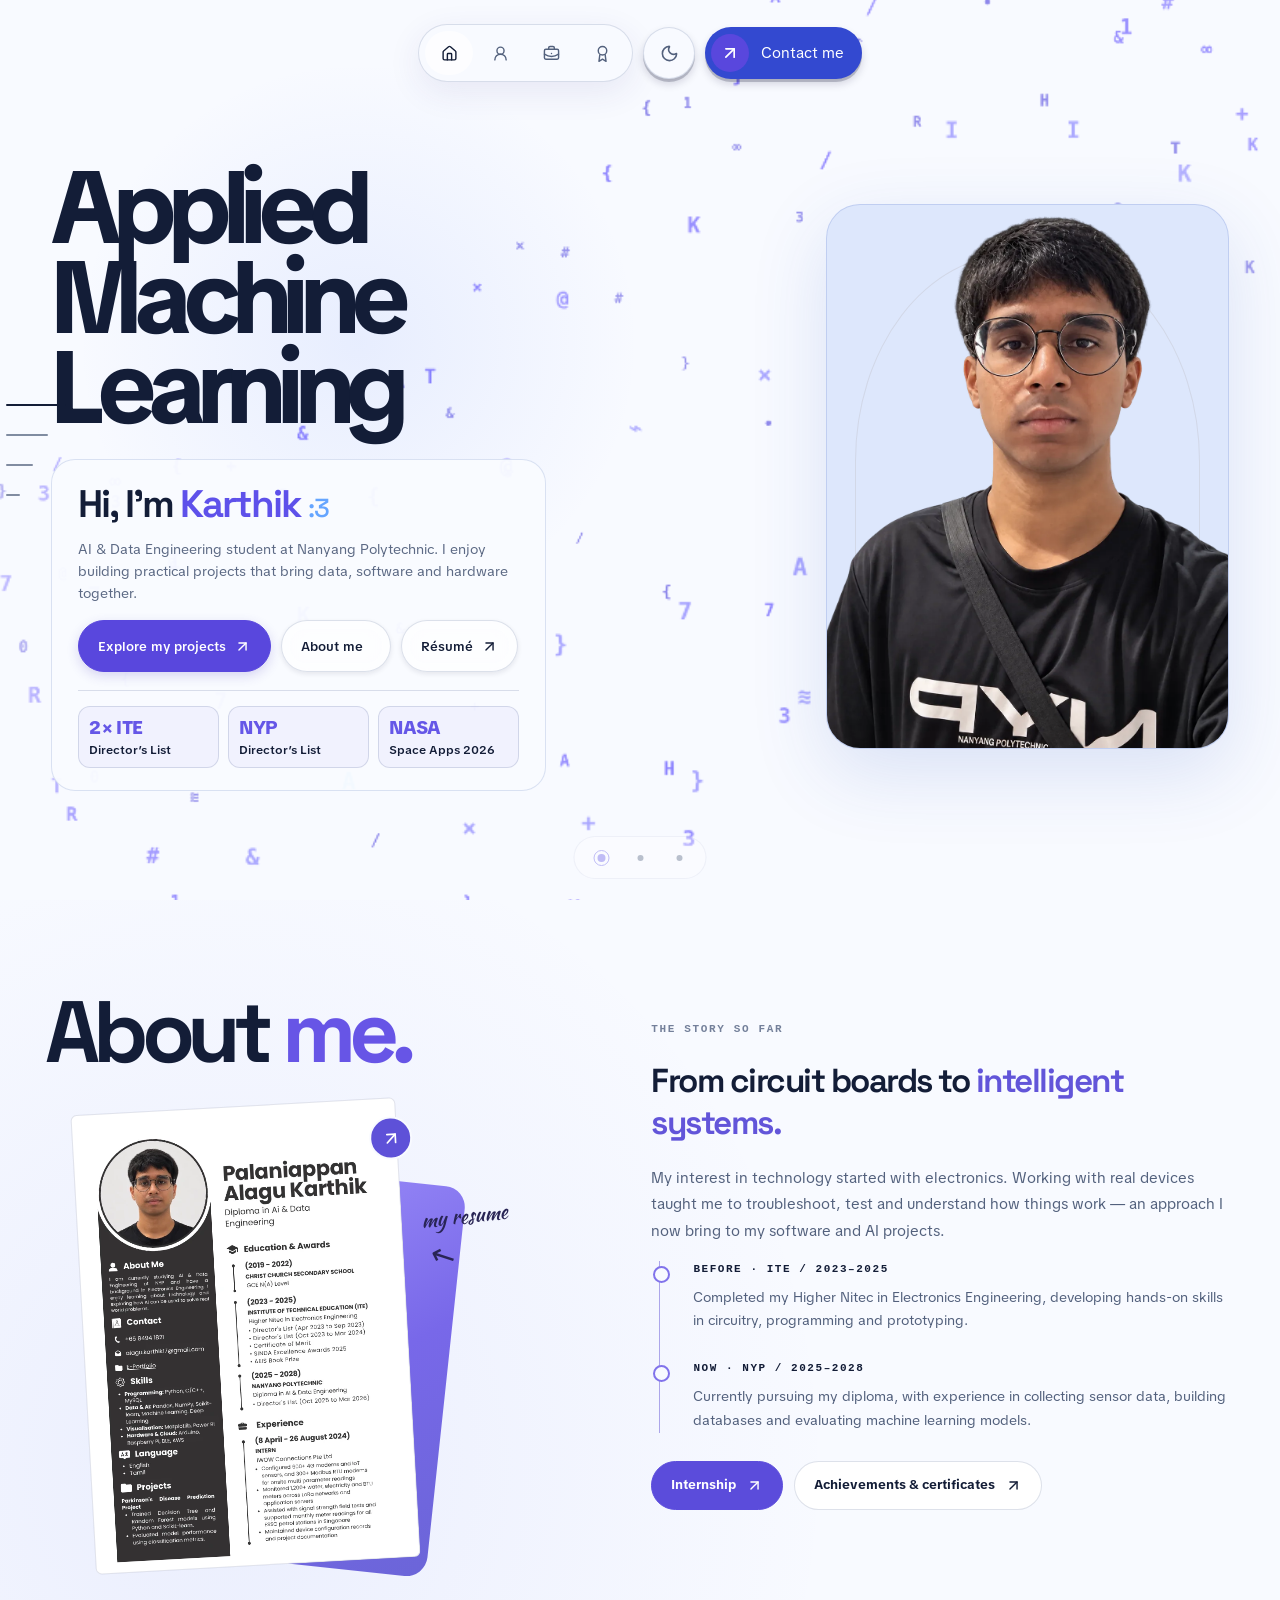
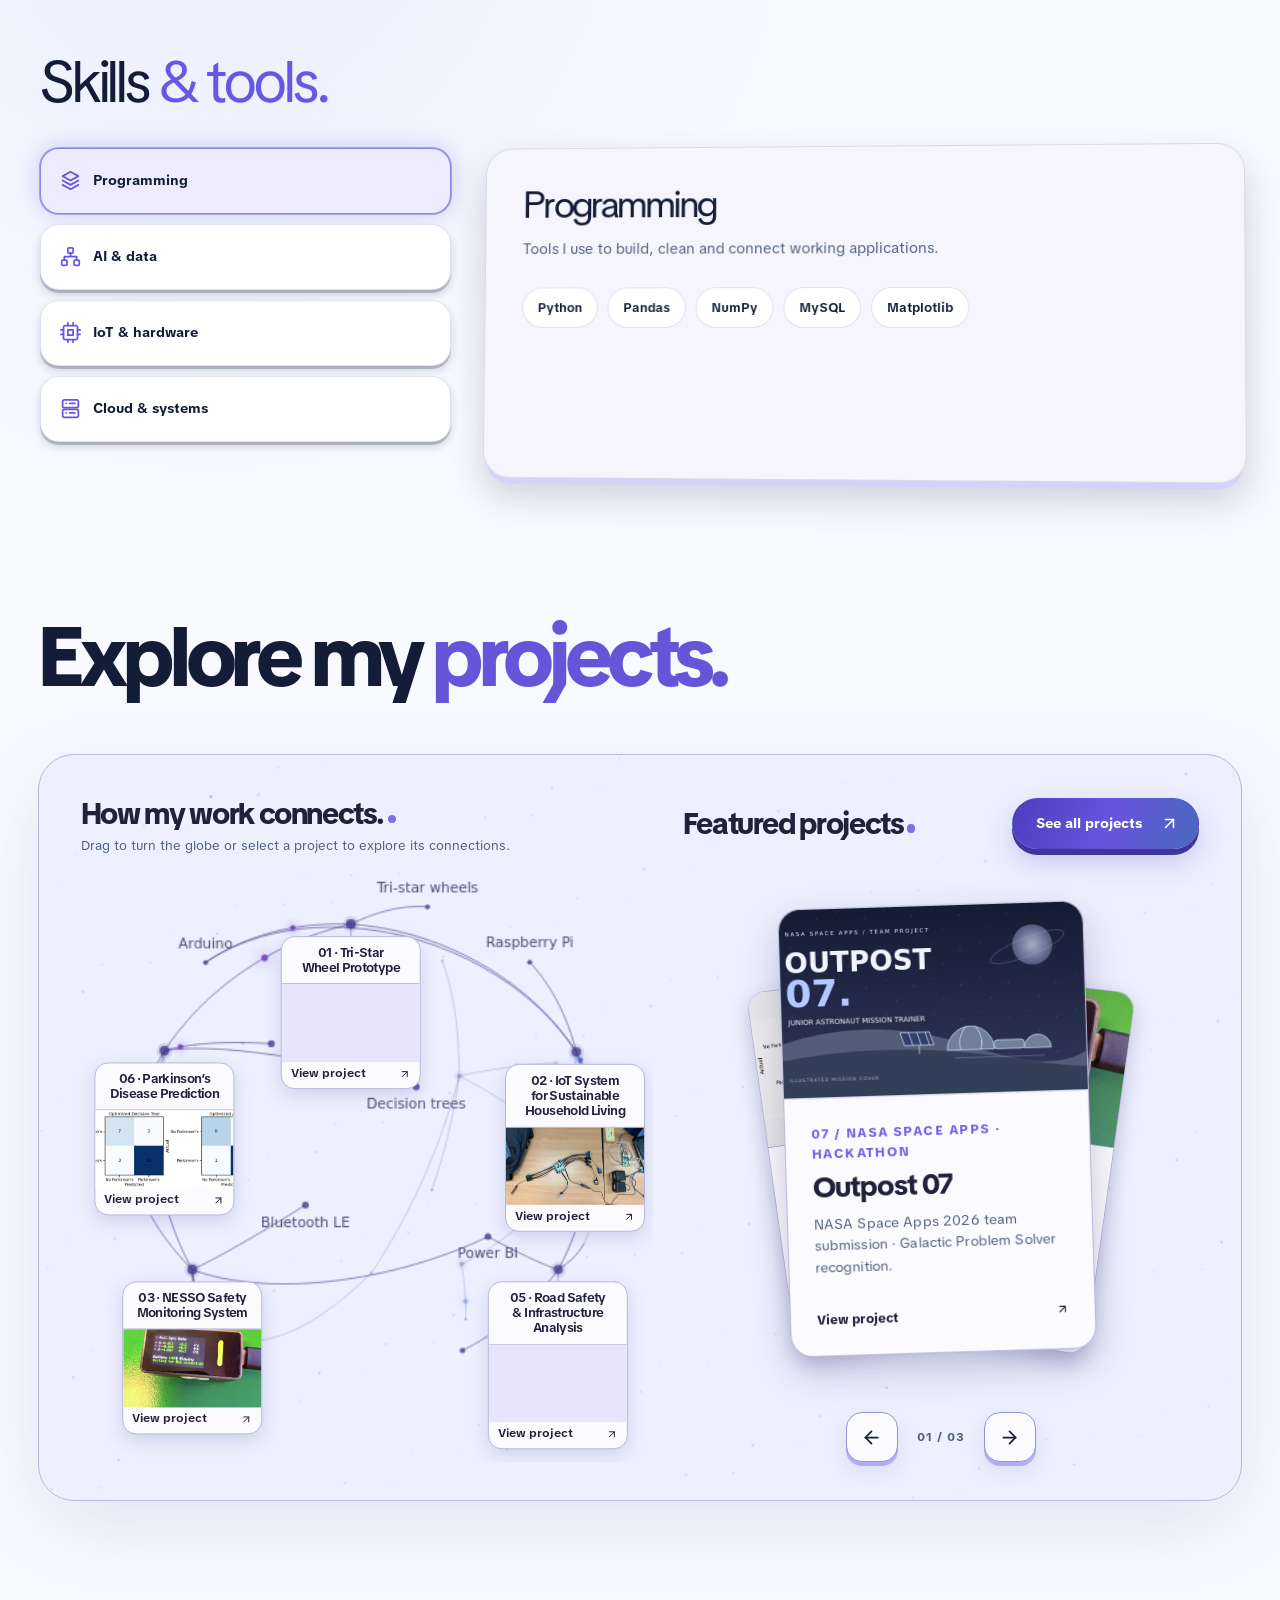
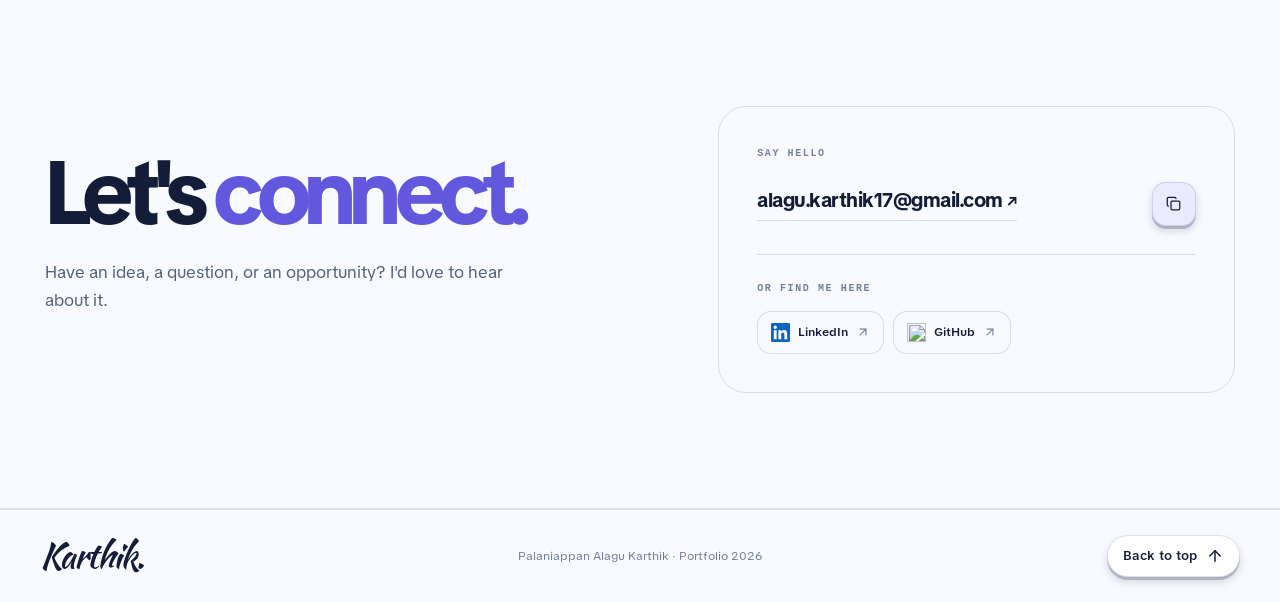
==== commit 399d60ae: "Add files via upload" ====
--- a/index.html
+++ b/index.html
@@ -26,19 +26,19 @@
 
 </script>
 <meta content="#f4f5f8" name="theme-color"/>
-<meta content="Palaniappan Alagu Karthik, AI &amp; Data Engineering student at Nanyang Polytechnic. Explore my interests in AI, data and connected systems." name="description"/>
+<meta content="AI &amp; Data Engineering student at NYP with an electronics background. Explore seven case studies across machine learning, data engineering, cloud, IoT and NASA Space Apps." name="description"/>
 <link href="assets/favicon.svg" rel="icon" type="image/svg+xml"/>
 <title>Karthik Portfolio · AI &amp; Data Engineering</title>
-<link href="shared-base.css" rel="stylesheet"/><link href="home.bundle.css" rel="stylesheet"/>
-<link href="https://fonts.googleapis.com" rel="preconnect"/>
-<link crossorigin="" href="https://fonts.gstatic.com" rel="preconnect"/>
-<link href="https://fonts.googleapis.com/css2?family=Kaushan+Script&amp;display=swap" rel="stylesheet" media="print" onload="this.media='all'"/><noscript><link href="https://fonts.googleapis.com/css2?family=Kaushan+Script&amp;display=swap" rel="stylesheet"/></noscript>
-<script defer="" src="adaptive-performance.js"></script><script defer="" src="motion.js"></script>
-<script defer="" src="home.bundle.js?v=original-ribbon"></script>
-<link href="motion.css" rel="stylesheet">
-<link href="upgrade.css" rel="stylesheet"/>
-<script defer="" src="upgrade.js"></script>
-</link><link href="studio.css" rel="stylesheet"/><script defer="" src="studio.js"></script><link href="project-refinement.css" rel="stylesheet"/><script defer="" src="project-refinement.js"></script><meta content="Karthik Portfolio · AI &amp; Data Engineering" property="og:title"/><meta content="Palaniappan Alagu Karthik, AI &amp; Data Engineering student at Nanyang Polytechnic. Explore my interests in AI, data and connected systems." property="og:description"/><meta content="website" property="og:type"/><meta content="https://karthik-portfolio-8hzt.onrender.com/" property="og:url"/><meta content="https://karthik-portfolio-8hzt.onrender.com/assets/social-preview.png" property="og:image"/><meta content="1200" property="og:image:width"/><meta content="630" property="og:image:height"/><meta content="Karthik Portfolio · AI &amp; Data Engineering" property="og:image:alt"/><meta content="summary_large_image" name="twitter:card"/><meta content="Karthik Portfolio · AI &amp; Data Engineering" name="twitter:title"/><meta content="Palaniappan Alagu Karthik, AI &amp; Data Engineering student at Nanyang Polytechnic. Explore my interests in AI, data and connected systems." name="twitter:description"/><meta content="https://karthik-portfolio-8hzt.onrender.com/assets/social-preview.png" name="twitter:image"/><link rel="stylesheet" href="adaptive-performance.css"/></head>
+<link href="https://fonts.googleapis.com" rel="preconnect"/><link crossorigin="" href="https://fonts.gstatic.com" rel="preconnect"/><link href="https://fonts.googleapis.com/css2?family=TikTok+Sans:wght@400;500;600;700&amp;display=swap" rel="stylesheet"/><link href="shared-base.css?v=9" rel="stylesheet"/><link href="home.bundle.css?v=9" rel="stylesheet"/>
+
+
+<link href="https://fonts.googleapis.com/css2?family=Kaushan+Script&amp;display=swap" media="print" onload="this.media='all'" rel="stylesheet"/><noscript><link href="https://fonts.googleapis.com/css2?family=Kaushan+Script&amp;display=swap" rel="stylesheet"/></noscript>
+<script defer="" src="adaptive-performance.js?v=9"></script><script defer="" src="motion.js?v=9"></script>
+<script defer="" src="home.bundle.js?v=9"></script>
+<link href="motion.css?v=9" rel="stylesheet"/>
+<link href="upgrade.css?v=9" rel="stylesheet"/>
+<script defer="" src="upgrade.js?v=9"></script>
+<link href="studio.css?v=9" rel="stylesheet"/><script defer="" src="studio.js?v=9"></script><link href="project-refinement.css?v=9" rel="stylesheet"/><script defer="" src="project-refinement.js?v=9"></script><meta content="Karthik Portfolio · AI &amp; Data Engineering" property="og:title"/><meta content="AI &amp; Data Engineering student at NYP with an electronics background. Explore seven case studies across machine learning, data engineering, cloud, IoT and NASA Space Apps." property="og:description"/><meta content="website" property="og:type"/><meta content="https://karthik-portfolio-8hzt.onrender.com/" property="og:url"/><meta content="https://karthik-portfolio-8hzt.onrender.com/assets/social-preview.png" property="og:image"/><meta content="1200" property="og:image:width"/><meta content="630" property="og:image:height"/><meta content="Karthik Portfolio · AI &amp; Data Engineering" property="og:image:alt"/><meta content="summary_large_image" name="twitter:card"/><meta content="Karthik Portfolio · AI &amp; Data Engineering" name="twitter:title"/><meta content="AI &amp; Data Engineering student at NYP with an electronics background. Explore seven case studies across machine learning, data engineering, cloud, IoT and NASA Space Apps." name="twitter:description"/><meta content="https://karthik-portfolio-8hzt.onrender.com/assets/social-preview.png" name="twitter:image"/><link href="adaptive-performance.css?v=9" rel="stylesheet"/></head>
 <body>
 <div class="min-h-screen relative" id="portfolio">
 <a class="skip" href="#main-content" id="skip-navigation">Skip to content</a>
@@ -109,14 +109,11 @@
 <div class="refresh-hero-copy">
 <div class="refresh-intro-panel">
 <h2 class="refresh-hero-title">Hi, I'm <span>Karthik</span> <span class="refresh-smile">:3</span></h2>
-<div class="refresh-hero-bio">
-<p>I study AI &amp; Data Engineering at Nanyang Polytechnic, building on my Electronics Engineering background at ITE.</p>
-<p>I build projects that connect hardware, sensor data and software, from IoT prototypes to machine learning models.</p>
-</div>
+<div class="refresh-hero-bio"><p>AI &amp; Data Engineering student at Nanyang Polytechnic. I enjoy building practical projects that bring data, software and hardware together.</p></div>
 <div class="hero-actions refresh-hero-actions">
-<a class="pill-link emphasis studio-shine" href="#projects" id="hero-projects">Explore my projects <iconify-icon aria-hidden="true" icon="lucide:arrow-up-right"></iconify-icon></a>
-<a class="pill-link hold-link" href="#about" id="hero-about"><span class="hold-text">About me</span></a>
-</div>
+<a class="pill-link emphasis" href="#projects" id="hero-projects">Explore my projects <iconify-icon aria-hidden="true" icon="lucide:arrow-up-right"></iconify-icon></a>
+<a class="pill-link" href="#about" id="hero-about">About me <iconify-icon aria-hidden="true" icon="lucide:arrow-down"></iconify-icon></a>
+<a class="pill-link recruiter-resume" href="assets/karthik-resume.pdf" rel="noopener noreferrer" target="_blank">Résumé <iconify-icon aria-hidden="true" icon="lucide:arrow-up-right"></iconify-icon></a></div><div aria-label="Selected achievements" class="recruiter-hero-proof"><a href="certificates.html"><strong>2× ITE</strong><span>Director’s List</span></a><div><strong>NYP</strong><span>Director’s List</span></div><a href="outpost-07.html"><strong>NASA</strong><span>Space Apps 2026</span></a></div>
 </div>
 <div class="refresh-rotating">
 <h1 class="role-heading"><span class="sr-only">Applied Machine Learning, AI and Data Engineering student, with a background in electronics</span><span aria-hidden="true" id="rotating-role">Applied<br/>Machine Learning</span></h1>
@@ -126,7 +123,7 @@
 <div class="refresh-portrait-wrap reveal">
 <a aria-label="Read Karthik's story" class="photo-comparison refresh-photo-link" href="#about">
 <figure class="portrait-frame refresh-photo-card" tabindex="0">
-<img decoding="async" alt="Portrait of Karthik in a black Nanyang Polytechnic shirt" fetchpriority="high" height="1386" id="selected-photo" src="assets/karthik-cutout-portrait-fast.webp" width="1135"/>
+<img alt="Portrait of Karthik in a black Nanyang Polytechnic shirt" decoding="async" fetchpriority="high" height="1386" id="selected-photo" src="assets/karthik-cutout-portrait-fast.webp" width="1135"/>
 <span aria-hidden="true" class="refresh-photo-shine"></span>
 <figcaption class="refresh-photo-caption">KARTHIK <iconify-icon aria-hidden="true" icon="lucide:arrow-up-right"></iconify-icon></figcaption>
 </figure>
@@ -148,7 +145,7 @@
 <div class="about-resume-scene">
 <div aria-hidden="true" class="about-resume-backplate"></div>
 <a aria-label="View my full resume PDF in a new tab" class="about-resume-tilt" href="assets/karthik-resume.pdf" rel="noopener noreferrer" target="_blank">
-<span class="about-resume-page"><img decoding="async" alt="Preview of my resume, showing education, skills and experience" height="1054" loading="lazy" src="assets/resume-preview-current.webp" width="745"/></span>
+<span class="about-resume-page"><img alt="Preview of my resume, showing education, skills and experience" decoding="async" height="1054" loading="lazy" src="assets/resume-preview-current.webp" width="745"/></span>
 <span aria-hidden="true" class="about-resume-open"><iconify-icon icon="lucide:arrow-up-right"></iconify-icon></span>
 </a>
 <span aria-hidden="true" class="about-resume-handwritten"><span class="about-handwritten-scramble">my resume</span><span class="about-handwritten-arrow">↖</span></span>
@@ -156,19 +153,18 @@
 </div>
 <div class="refresh-about-right">
 <span class="about-intro-tag">THE STORY SO FAR</span>
-<h3 class="about-journey-intro">I'm pursuing a Diploma in <span>AI &amp; Data Engineering</span> at Nanyang Polytechnic.</h3>
-<p class="about-journey-description">I enjoy combining technical skills with practical problem-solving. My projects range from engineering prototypes to data dashboards and AI.</p>
+<h3 class="about-journey-intro">From circuit boards to <span>intelligent systems.</span></h3>
+<p class="about-journey-description">My interest in technology started with electronics. Working with real devices taught me to troubleshoot, test and understand how things work — an approach I now bring to my software and AI projects.</p>
 <ol aria-label="My journey so far" class="about-journey-list">
 <li>
 <strong>BEFORE · ITE  /  2023–2025</strong>
-<p>I completed my Higher Nitec in Electronics Engineering, gaining hands-on experience in programming, circuitry, prototyping and IoT.</p>
+<p>Completed my Higher Nitec in Electronics Engineering, developing hands-on skills in circuitry, programming and prototyping.</p>
 </li>
 <li>
 <strong>NOW · NYP  /  2025–2028</strong>
-<p>I'm building projects that connect hardware and data—from sensors and IoT systems to databases, data visualisation and AI.</p>
+<p>Currently pursuing my diploma, with experience in collecting sensor data, building databases and evaluating machine learning models.</p>
 </li>
 </ol>
-<div class="upgrade-highlights"><a href="certificates.html"><strong>2×</strong> ITE Director’s List</a><span><strong>NYP</strong> Director’s List</span><a href="internship.html"><strong>600+</strong> devices configured</a><a href="outpost-07.html"><strong>2026</strong> Space Apps</a></div>
 <div class="about-journey-actions">
 <a class="about-resume-button" href="internship.html">Internship <iconify-icon aria-hidden="true" icon="lucide:arrow-up-right"></iconify-icon></a>
 <a class="about-resume-button about-awards-button studio-shine" href="certificates.html">Achievements &amp; certificates <iconify-icon aria-hidden="true" icon="lucide:arrow-up-right"></iconify-icon></a>
@@ -225,11 +221,11 @@
 <div class="project-carousel-deck" id="project-rail">
 <article class="project-carousel-card" data-position="current" data-project="outpost-07">
 <a class="project-carousel-card-link" href="outpost-07.html">
-<img loading="lazy" fetchpriority="low" decoding="async" alt="Outpost 07 gameplay" class="project-carousel-image" data-outpost-photo="" height="552" src="https://raw.githubusercontent.com/bigbobopenguin-abc/andrea-portfolio/main/static/images/outpost-07/outpost.jpg" width="1000"/>
+<img alt="Outpost 07 gameplay" class="project-carousel-image" data-outpost-photo="" decoding="async" fetchpriority="low" height="552" loading="lazy" src="https://raw.githubusercontent.com/bigbobopenguin-abc/andrea-portfolio/main/static/images/outpost-07/outpost.jpg" width="1000"/>
 <div class="project-carousel-copy">
 <p class="project-carousel-category">07 / NASA Space Apps · Hackathon</p>
 <h4>Outpost 07</h4>
-<p>Our team’s Roblox lunar mission trainer explores resource planning and space weather.</p>
+<p>NASA Space Apps 2026 team submission · Galactic Problem Solver recognition.</p>
 <span class="project-carousel-cta">View project <iconify-icon aria-hidden="true" icon="lucide:arrow-up-right"></iconify-icon></span>
 </div>
 </a>
@@ -264,8 +260,8 @@
 <p aria-live="polite" class="copy-status" id="copy-status"></p>
 <div class="contact-link-label">OR FIND ME HERE</div>
 <nav aria-label="My social profiles" class="contact-socials">
-<a aria-label="Visit my LinkedIn profile" class="studio-shine" href="https://www.linkedin.com/in/alagu-karthik-palaniappan-1b786742b/" id="contact-linkedin" rel="noopener noreferrer" target="_blank"><img decoding="async" alt="" class="brand-icon" height="19" loading="lazy" src="assets/brand-linkedin.svg" width="19"/><span>LinkedIn</span><iconify-icon aria-hidden="true" icon="lucide:arrow-up-right"></iconify-icon></a>
-<a aria-label="GitHub profile" class="studio-shine" href="https://github.com/LeNenity" rel="noopener noreferrer" target="_blank"><img decoding="async" alt="" class="brand-icon brand-icon-github" height="19" loading="lazy" src="https://cdn.simpleicons.org/github/181717" width="19"/><span>GitHub</span><iconify-icon aria-hidden="true" icon="lucide:arrow-up-right"></iconify-icon></a>
+<a aria-label="Visit my LinkedIn profile" class="studio-shine" href="https://www.linkedin.com/in/alagu-karthik-palaniappan-1b786742b/" id="contact-linkedin" rel="noopener noreferrer" target="_blank"><img alt="" class="brand-icon" decoding="async" height="19" loading="lazy" src="assets/brand-linkedin.svg" width="19"/><span>LinkedIn</span><iconify-icon aria-hidden="true" icon="lucide:arrow-up-right"></iconify-icon></a>
+<a aria-label="GitHub profile" class="studio-shine" href="https://github.com/LeNenity" rel="noopener noreferrer" target="_blank"><img alt="" class="brand-icon brand-icon-github" decoding="async" height="19" loading="lazy" src="https://cdn.simpleicons.org/github/181717" width="19"/><span>GitHub</span><iconify-icon aria-hidden="true" icon="lucide:arrow-up-right"></iconify-icon></a>
 </nav>
 </div>
 </div>
--- a/shared-base.css
+++ b/shared-base.css
@@ -1,1696 +1,44 @@
-/* START styles/shared/fonts.css */
-@import url('https://fonts.googleapis.com/css2?family=TikTok+Sans:wght@400;500;600;700&display=swap');
-
-/* END styles/shared/fonts.css */
-/* START styles/shared/style.css */
-/* Small local reset replaces the design canvas utility runtime. */
-html{line-height:1.5;-webkit-text-size-adjust:100%;tab-size:4}body,figure{margin:0}button,input{font-family:inherit;font-size:100%;line-height:inherit;margin:0;padding:0}button{background:transparent;text-transform:none}h1,h2,h3{font-size:inherit;font-weight:inherit}.min-h-screen{min-height:100vh}.relative{position:relative}.font-medium{font-weight:500}img{vertical-align:middle}iconify-icon svg{display:block;width:1em;height:1em;overflow:visible}
-
-:root{--bg:#e8dfd2;--fg:#302a24;--muted:#75685c;--faint:#85786a;--line:rgba(77,58,39,.13);--glass:rgba(231,221,207,.78);--surface:#ded2c1;--inverted:#372e26;--on-inverted:#f4ecdf;--ease:cubic-bezier(.22,1,.36,1);color-scheme:light}
-:root[data-theme=dark]{--bg:#211c18;--fg:#f0e5d6;--muted:#b8a998;--faint:#968675;--line:rgba(235,218,192,.12);--glass:rgba(55,45,37,.75);--surface:#302820;--inverted:#e9dcc8;--on-inverted:#302820;color-scheme:dark}
-*{box-sizing:border-box}html{scroll-behavior:smooth}body{margin:0;font-family:'TikTok Sans',system-ui,sans-serif;background:var(--bg);color:var(--fg);transition:background-color .4s,color .4s}button,input{font:inherit}button,a{-webkit-tap-highlight-color:transparent}button{color:inherit;cursor:pointer}a{color:inherit;text-decoration:none}button:focus-visible,a:focus-visible,input:focus-visible{outline:2px solid var(--fg);outline-offset:5px}button{border:0}iconify-icon{display:inline-block;flex-shrink:0;vertical-align:middle}img{display:block;max-width:100%}h1,h2,h3,p{margin:0}h1,h2,h3{letter-spacing:-.04em;line-height:1.15}p{line-height:1.6}.frame{max-width:1200px;margin:auto;width:calc(100% - 80px)}.subtle{color:var(--muted)}.sr-only{position:absolute;width:1px;height:1px;padding:0;margin:-1px;overflow:hidden;clip:rect(0,0,0,0);white-space:nowrap;border:0}.skip{position:fixed;top:-60px;left:16px;background:var(--inverted);color:var(--on-inverted);padding:10px 18px;z-index:100}.skip:focus{top:15px}
-.floating-header{position:fixed;z-index:40;top:24px;left:50%;transform:translateX(-50%);display:flex;align-items:center;gap:8px;max-width:calc(100% - 24px)}.glass{background:var(--glass);border:1px solid rgba(150,150,150,.25);backdrop-filter:none;-webkit-backdrop-filter:none;box-shadow:none}.dock{padding:5px;border-radius:32px;display:flex;align-items:center}.nav-item{display:flex;align-items:center;justify-content:center;gap:8px;width:46px;height:40px;color:var(--muted);border-radius:23px;transition:width .55s var(--ease),background .3s,color .3s;overflow:hidden;white-space:nowrap;font-size:14px}.nav-item iconify-icon{font-size:17px}.nav-item .nav-label{max-width:0;opacity:0;transition:max-width .55s var(--ease),opacity .25s;overflow:hidden;margin-left:-8px}.dock:hover .nav-item,.dock:focus-within .nav-item{width:100px}.dock:hover .nav-label,.dock:focus-within .nav-label{max-width:90px;opacity:1;margin-left:0}.nav-item[aria-current=page]{color:var(--fg);background:rgba(130,130,130,.13)}.nav-item:hover{color:var(--fg);background:rgba(130,130,130,.17)}.theme-toggle{width:52px;height:52px;border-radius:50%;display:grid;place-items:center;font-size:19px;color:var(--muted)}.theme-toggle:hover{color:var(--fg)}.contact-pill{height:52px;padding:6px 18px 6px 6px;background:var(--inverted);color:var(--on-inverted);border-radius:30px;font-size:15px;display:flex;align-items:center;gap:12px;white-space:nowrap;transition:transform .4s var(--ease),box-shadow .4s}.contact-pill:hover{transform:translateY(-2px);box-shadow:none}.contact-pill .disc{width:38px;height:38px;border-radius:50%;display:grid;place-items:center;background:var(--on-inverted);color:var(--inverted);font-size:20px}.contact-pill .disc iconify-icon{transition:transform .45s var(--ease)}
-.view[hidden]{display:none!important}.hero{position:relative;isolation:isolate;min-height:min(860px,100svh);padding:150px 0 75px;display:flex;align-items:center;overflow:hidden}.hero:before{content:"";position:absolute;inset:0;background:radial-gradient(ellipse at 50% 0%,rgba(120,120,120,.065),transparent 65%);pointer-events:none;z-index:-1}.hero:after{content:"";position:absolute;left:20%;right:20%;height:65px;bottom:-52px;background:var(--muted);opacity:.11;filter:none;border-radius:50%}.particles{position:absolute;inset:0;z-index:-1;pointer-events:none;opacity:.7}.hero-grid{position:relative;display:grid;grid-template-columns:1fr 1.05fr 1fr;gap:45px;align-items:center;width:100%}.role-heading{font-size:clamp(30px,3.3vw,43px);font-weight:600;min-height:150px;max-width:350px;line-height:1.08;letter-spacing:-.04em;display:flex;align-items:center}.hero-actions{display:flex;align-items:center;gap:12px;margin-top:22px;flex-wrap:wrap}.pill-link{position:relative;display:inline-flex;align-items:center;justify-content:center;gap:10px;border:1px solid var(--line);border-radius:28px;min-height:46px;padding:10px 22px;font-size:14px;font-weight:500;transition:background .4s,border-color .4s,transform .45s var(--ease);overflow:hidden}.pill-link:before{content:"";position:absolute;inset:-1px;border:1px solid transparent;border-radius:inherit;pointer-events:none}.pill-link:hover{border-color:var(--muted);background:rgba(130,130,130,.07);transform:translateY(-2px)}.pill-link.emphasis{border-color:rgba(160,160,160,.55);box-shadow:none}.pill-link iconify-icon{font-size:17px;transition:transform .4s var(--ease)}.portrait-frame{position:relative;width:100%;max-width:340px;margin:auto;border-radius:36px;overflow:hidden;border:1px solid var(--line);background:var(--surface);box-shadow:none}.portrait-frame img{width:100%;height:auto;object-fit:contain;filter:none}.intro{max-width:315px;margin-left:auto}.intro-item+.intro-item{margin-top:24px}.intro-button{font-size:18px;font-weight:400;background:none;text-align:left;padding:0;width:100%;color:var(--muted);line-height:1.5;transition:color .35s}.intro-button[aria-expanded=true]{color:var(--fg)}.intro-button:hover{color:var(--fg)}.intro-panel{display:grid;grid-template-rows:0fr;opacity:0;transition:grid-template-rows .55s var(--ease),opacity .4s}.intro-panel[data-open=true]{grid-template-rows:1fr;opacity:1}.intro-panel>div{overflow:hidden}.intro-panel p{padding-top:12px;color:var(--muted);font-size:17px;line-height:1.6}.home-note{display:flex;justify-content:space-between;align-items:center;padding:30px 0;font-size:12px;color:var(--faint);border-bottom:1px solid var(--line)}
-.page-rails{border-left:1px solid var(--line);border-right:1px solid var(--line)}.about-prompt{padding:155px 41px 65px;min-height:590px;display:flex;flex-direction:column;justify-content:space-between;gap:60px}.about-prompt h1{font-size:32px;font-weight:500}.question-wrap{width:min(670px,100%);margin:auto}.question-form{border:1px solid rgba(150,150,150,.45);border-radius:28px;min-height:150px;padding:20px 19px 15px;background:linear-gradient(150deg,rgba(128,128,128,.08),rgba(128,128,128,.025));box-shadow:none}.question-form input{display:block;border:0;border-radius:4px;background:none;width:100%;font-size:15px;line-height:1.5;color:var(--fg);padding:0 0 20px;min-height:50px}.question-form input::placeholder{color:var(--muted)}.question-form input:focus-visible{outline-offset:3px}.prompt-bottom{display:flex;justify-content:space-between;align-items:center;position:relative}.round-button{width:35px;height:35px;display:grid;place-items:center;border-radius:50%;background:rgba(140,140,140,.09);font-size:18px;color:var(--muted);transition:color .3s,box-shadow .3s}.round-button:hover{color:var(--fg);box-shadow:none}.send-button{border:1px solid rgba(180,180,180,.4);box-shadow:none}.prompt-footnote{color:var(--faint);font-size:11px;text-align:center;margin-top:13px}.suggestions{display:flex;flex-wrap:wrap;gap:8px;margin-top:14px}.suggestions[hidden]{display:none}.suggestions button{font-size:12px;background:var(--surface);border:1px solid var(--line);border-radius:20px;padding:7px 13px;text-align:left;color:var(--muted)}.suggestions button:hover{color:var(--fg)}.answer{font-size:15px;color:var(--muted);line-height:1.6;margin-top:20px;padding:18px;border-left:1px solid var(--muted)}.answer:empty{display:none}.biography{padding:75px 41px 90px}.section-label{font-size:22px;color:var(--muted);margin-bottom:24px}.biography h2{font-size:32px;font-weight:500;margin-bottom:20px;max-width:850px}.biography p{font-size:17px;color:var(--muted);max-width:950px}.biography p+p{margin-top:14px}.journey{padding:25px 41px 75px}.journey h2,.tools h2{font-size:28px;font-weight:500;margin-bottom:35px}.journey-row{border-top:1px solid var(--line);border-bottom:1px solid var(--line);padding:24px 0;display:grid;grid-template-columns:1fr 1fr auto;gap:20px;font-size:16px}.journey-row span{color:var(--muted)}.journey-row small{font-size:12px;color:var(--faint);align-self:center}.tools{padding:0 41px 100px}.tool-list{display:flex;flex-wrap:wrap;gap:16px}.tool-chip{border:1px solid var(--line);border-radius:22px;padding:12px 20px;background:var(--surface);font-size:14px;color:var(--muted)}
-.placeholder,.contact-view{min-height:calc(100svh - 30px);display:flex;flex-direction:column;justify-content:center;align-items:center;text-align:center;padding:150px 40px 100px;gap:25px}.placeholder h1{font-size:48px;font-weight:500}.placeholder p{color:var(--muted);font-size:17px}.placeholder-icon{font-size:32px;color:var(--faint)}.contact-view h2{font-size:clamp(42px,5.5vw,70px);font-weight:500;letter-spacing:-.045em}.contact-view>p{color:var(--muted);font-size:17px;max-width:450px}.contact-email-row{display:flex;gap:15px;align-items:center;margin-top:12px;flex-wrap:wrap;justify-content:center}.email-link{font-size:clamp(18px,3vw,32px);letter-spacing:-.025em;border-bottom:1px solid var(--line);padding-bottom:5px;overflow-wrap:anywhere}.email-link:hover{border-color:var(--fg)}.copy-button{height:42px;min-width:42px;padding:8px;border:1px solid var(--line);border-radius:50%;background:var(--surface);font-size:18px;display:grid;place-items:center}.copy-status{font-size:12px;color:var(--muted);min-height:20px}.contact-secondary{display:inline-flex;align-items:center;gap:10px;color:var(--muted);font-size:15px}.contact-secondary:hover{color:var(--fg)}
-.site-footer{overflow:hidden;border-top:1px solid var(--line);padding-top:70px}.footer-top{display:flex;justify-content:space-between;align-items:start;gap:40px}.footer-signature{font-size:22px;font-weight:600;letter-spacing:-.05em}.footer-columns{display:flex;gap:70px}.footer-column{min-width:115px;font-size:15px}.footer-column p{color:var(--muted);margin-bottom:20px}.footer-column a{display:block;border-bottom:1px solid var(--line);padding:6px 0;color:var(--muted);transition:color .3s}.footer-column a:hover{color:var(--fg)}.footer-credit{color:var(--faint);font-size:12px;text-align:center;padding:45px 20px 25px}.footer-big{font-size:clamp(80px,19.8vw,290px);font-weight:700;line-height:.80;letter-spacing:-.08em;text-align:center;opacity:.045;user-select:none;pointer-events:none;margin:20px 0 -5px}.reveal{animation:reveal-in .75s var(--ease) both}@keyframes reveal-in{from{opacity:0;transform:translateY(18px);filter:none}to{opacity:1;transform:translateY(0);filter:none}}::view-transition-old(root){animation:old-view .25s ease both}::view-transition-new(root){animation:new-view .6s var(--ease) both}@keyframes old-view{to{opacity:0;filter:none}}@keyframes new-view{from{opacity:0;transform:translateY(12px);filter:none}to{opacity:1;transform:translateY(0);filter:none}}
-@media(max-width:1050px){.hero-grid{gap:25px;grid-template-columns:1fr 1fr 1fr}.hero-actions{gap:8px}.pill-link{padding:10px 15px;font-size:12px}.intro-panel p{font-size:15px}.intro-button{font-size:16px}.portrait-frame{border-radius:28px}.hero{min-height:760px}.role-heading{font-size:34px}}
-@media(max-width:760px){.frame{width:calc(100% - 32px)}.floating-header{top:16px;gap:6px}.dock{padding:4px}.nav-item{width:39px;height:36px}.nav-item iconify-icon{font-size:17px}.dock:hover .nav-item,.dock:focus-within .nav-item{width:39px}.dock:hover .nav-label,.dock:focus-within .nav-label{max-width:0;opacity:0;margin-left:-8px}.theme-toggle{width:46px;height:46px;font-size:18px}.contact-pill{height:46px;padding:8px 14px;gap:0;font-size:12px}.contact-pill .disc{display:none}.hero{min-height:0;padding:145px 0 60px}.hero-grid{grid-template-columns:1fr;gap:38px;text-align:center}.hero-copy{max-width:400px;margin:auto}.role-heading{font-size:39px;min-height:110px;max-width:340px;justify-content:center}.hero-actions{justify-content:center;margin-top:20px}.pill-link{font-size:13px;padding:10px 20px}.portrait-frame{width:min(295px,85%);border-radius:30px}.intro{max-width:390px;width:100%;margin:auto;text-align:left;padding:0 15px}.intro-item+.intro-item{margin-top:22px}.intro-button{font-size:18px}.intro-panel p{font-size:16px}.home-note{gap:20px;font-size:10px;padding-inline:10px}.about-prompt{padding:135px 20px 55px;min-height:520px;gap:70px}.about-prompt h1{font-size:30px}.question-form{border-radius:24px;padding:18px 15px 14px}.biography{padding:55px 20px}.section-label{font-size:19px}.biography h2{font-size:28px}.biography p{font-size:16px}.journey{padding:20px 20px 55px}.journey-row{grid-template-columns:1fr;gap:5px;font-size:16px}.tools{padding:0 20px 60px}.tool-list{gap:10px}.tool-chip{padding:9px 15px;font-size:13px}.placeholder,.contact-view{padding:140px 25px 90px;min-height:680px}.placeholder h1{font-size:40px}.placeholder p,.contact-view>p{font-size:16px}.contact-view h2{font-size:48px}.email-link{font-size:22px}.contact-email-row{gap:14px}.site-footer{padding-top:45px}.footer-top{padding-inline:12px;flex-direction:column;gap:35px}.footer-columns{width:100%;justify-content:space-between;gap:30px}.footer-column{min-width:100px;font-size:14px}.footer-credit{padding:35px 10px 15px;font-size:11px}.footer-big{font-size:20vw}}
-@media(max-width:360px){.nav-item,.dock:hover .nav-item,.dock:focus-within .nav-item{width:34px}.theme-toggle{width:43px;height:43px}.contact-pill{height:43px;padding:8px 11px}.floating-header{gap:5px}.role-heading{font-size:35px}.email-link{font-size:19px}.copy-button{width:38px;height:38px}.hero-actions{gap:8px}}
-@media(prefers-reduced-motion:reduce){html{scroll-behavior:auto}*,*:before,*:after{animation:none!important;transition:none!important}.particles{display:none}::view-transition-group(*),::view-transition-old(*),::view-transition-new(*){animation:none!important}}
-
-.photo-comparison{width:100%;max-width:340px;margin:auto}.photo-comparison .portrait-frame{width:100%;aspect-ratio:3/4;box-shadow:none}.photo-comparison .portrait-frame img{width:100%;height:100%;object-fit:contain}.photo-picker{display:flex;justify-content:center;gap:5px;margin-top:18px}.photo-picker button{padding:8px 13px;border-radius:20px;background:transparent;border:1px solid transparent;color:var(--muted);font-size:12px;line-height:1.4;transition:background .25s,color .25s,border-color .25s}.photo-picker button:hover{border-color:var(--line)}.photo-picker button[aria-pressed=true]{background:var(--inverted);color:var(--on-inverted);border-color:var(--inverted)}.photo-picker button:disabled{opacity:.6}.particles{opacity:.3}.hero:before{background:radial-gradient(ellipse at 50% 0%,rgba(146,116,78,.07),transparent 65%)}.glass{border-color:var(--line);box-shadow:none}.question-form{border-color:rgba(130,105,76,.3);background:linear-gradient(150deg,rgba(255,248,235,.25),rgba(177,147,108,.035));box-shadow:none}.footer-big{opacity:.055}@media(max-width:760px){.photo-comparison{width:min(295px,85%)}.photo-comparison .portrait-frame{width:100%}.photo-picker{gap:3px}.photo-picker button{padding:9px 11px}}
-
-
-/* Compact editorial rhythm: space follows the content instead of filling screens. */
-.hero{min-height:0;padding-top:128px;padding-bottom:42px}.hero-grid{gap:36px}.role-heading{min-height:125px}.home-note{padding-block:20px}.about-prompt{min-height:0;padding:128px 41px 34px;gap:28px}.question-wrap{margin:0 auto}.question-form{min-height:130px}.biography{padding:34px 41px 38px}.section-label{margin-bottom:18px}.biography h2{margin-bottom:17px}.journey{padding:12px 41px 38px}.journey h2,.tools h2{margin-bottom:22px}.journey-row{padding-block:20px}.tools{padding:0 41px 45px}.placeholder,.contact-view{min-height:0;padding:135px 40px 65px;gap:20px}.site-footer{padding-top:35px}.footer-credit{padding:25px 20px 25px}.footer-big{display:none}.footer-columns{gap:55px}.footer-column p{margin-bottom:12px}
-@media(max-width:1050px){.hero{min-height:0}.hero-grid{gap:24px}}
-@media(max-width:760px){.hero{padding:112px 0 30px}.hero-grid{gap:26px}.role-heading{min-height:100px}.hero-actions{margin-top:14px}.home-note{padding-block:17px}.about-prompt{padding:115px 20px 26px;min-height:0;gap:25px}.biography{padding:28px 20px 30px}.journey{padding:10px 20px 32px}.tools{padding:0 20px 35px}.placeholder,.contact-view{min-height:0;padding:120px 20px 45px;gap:20px}.site-footer{padding-top:28px}.footer-top{gap:24px}.footer-columns{gap:30px}.footer-credit{padding:23px 10px 22px}.contact-email-row{margin-top:0}.contact-view .copy-status{min-height:0}.copy-status:empty{display:none}}
-
-
-/* Keep navigation hit areas stationary when revealing labels. */
-.dock:hover .nav-item,.dock:focus-within .nav-item{width:46px}.nav-item{position:relative;overflow:visible}.nav-item .nav-label{position:absolute;top:calc(100% + 12px);left:50%;max-width:none!important;margin-left:0!important;transform:translate(-50%,-3px);padding:5px 10px;border-radius:12px;background:var(--surface);border:1px solid var(--line);font-size:11px;box-shadow:none;pointer-events:none;transition:opacity .2s,transform .2s;opacity:0}.dock:hover .nav-label,.dock:focus-within .nav-label{opacity:0}.nav-item:hover .nav-label,.nav-item:focus-visible .nav-label{opacity:1;transform:translate(-50%,0)}@media(max-width:760px){.dock:hover .nav-item,.dock:focus-within .nav-item{width:39px}.nav-item .nav-label{display:none}}@media(max-width:360px){.dock:hover .nav-item,.dock:focus-within .nav-item{width:34px}}::view-transition{pointer-events:none}
-
-/* The reference is a continuous portfolio: one strong opening, then real sections. */
-html{scroll-padding-top:88px}.view{display:block}.hero{min-height:100svh;padding:118px 0 42px}.hero-grid{grid-template-columns:1.05fr 1.15fr .9fr;gap:42px}.role-heading{font-size:clamp(38px,3.9vw,54px);min-height:190px;line-height:1.04}.role-character{display:inline-block}.photo-comparison{max-width:385px}.photo-comparison .portrait-frame{aspect-ratio:3/4;max-width:none;will-change:transform;transform-style:preserve-3d}.photo-picker{position:relative}.hero:before{background:radial-gradient(ellipse at var(--pointer-x,70%) var(--pointer-y,20%),rgba(170,140,100,.16),transparent 65%);transition:background .4s}.hero-actions{margin-top:26px}.home-note{padding-block:18px}.intro-panel p{font-size:17px}.intro-button{font-size:18px}.page-rails{border-top:1px solid var(--line)}.about-prompt{padding-top:60px}.hold-link{min-width:120px;background:linear-gradient(to right,rgba(130,100,65,.18) var(--hold,0%),transparent var(--hold,0%))}.hold-text{position:relative;z-index:1}.pill-link:before,.contact-pill:before{background:radial-gradient(100px circle at var(--hover-x,50%) var(--hover-y,50%),rgba(180,150,110,.17),transparent);opacity:0;transition:opacity .3s}.pill-link:hover:before,.contact-pill:hover:before{opacity:1}.nav-item iconify-icon{transition:transform .5s var(--ease)}
-.project-area{padding:55px 41px 65px;border:1px solid var(--line);border-bottom:0}.project-heading{display:flex;align-items:end;justify-content:space-between;gap:20px;margin-bottom:30px}.project-heading h2{font-size:34px;font-weight:500}.project-heading p{font-size:15px;color:var(--muted)}.own-projects{display:grid;grid-template-columns:repeat(3,1fr);gap:22px}.project-card{border-radius:24px;background:rgba(255,248,234,.15);border:1px solid var(--line);overflow:hidden;display:block;transition:transform .6s var(--ease),box-shadow .6s}.project-card:hover{transform:translateY(-6px);box-shadow:none}.project-cover{aspect-ratio:4/3;overflow:hidden;background:var(--surface)}.project-cover img{width:100%;height:100%;object-fit:cover;transition:transform 1.2s var(--ease)}.project-card:hover .project-cover img{transform:scale(1.055)}.project-card-copy{padding:22px}.project-category{font-size:10px;text-transform:uppercase;letter-spacing:.1em;color:var(--muted)}.project-card h3{font-size:24px;font-weight:500;margin:12px 0 14px}.project-card-copy>p{font-size:13px;color:var(--muted);line-height:1.7}.project-open{display:flex;justify-content:space-between;font-size:12px;margin-top:22px;align-items:center}.project-open iconify-icon{font-size:18px;transition:transform .5s var(--ease)}.project-card:hover .project-open iconify-icon{transform:translate(3px,-3px)}.contact-view{padding-top:65px;padding-bottom:65px}.contact-view h2{font-size:48px}.scroll-reveal{opacity:0;transform:translateY(25px);filter:none;transition:opacity .9s var(--ease),transform 1s var(--ease),filter .9s}.scroll-reveal.in-view{opacity:1;transform:translateY(0);filter:none}
-.project-detail[hidden]{display:none}.detail-shell{max-width:1020px;padding-top:125px;padding-bottom:50px}.detail-back{display:inline-flex;align-items:center;gap:10px;font-size:13px;color:var(--muted);padding-block:10px}.detail-header{padding-block:30px}.detail-header h1{font-size:clamp(38px,5.5vw,68px);font-weight:500;max-width:850px;margin:18px 0 22px}.detail-header>p:last-child{max-width:650px;font-size:18px;color:var(--muted)}.detail-cover{margin:0;background:var(--surface);border-radius:28px;overflow:hidden}.detail-cover img{width:100%;max-height:560px;object-fit:contain;display:block}.detail-placeholder{padding:45px 0;max-width:700px}.detail-placeholder h2{font-size:28px;font-weight:500;margin-bottom:18px}.detail-placeholder p{font-size:16px;color:var(--muted);margin-bottom:23px}.detail-next{border-top:1px solid var(--line);padding-block:25px;display:flex;align-items:center;justify-content:space-between;gap:30px}.detail-next small{display:block;font-size:11px;color:var(--muted);margin-bottom:8px}.detail-next strong{font-size:25px;line-height:1.3;font-weight:500}.detail-next>iconify-icon{font-size:30px}.site-footer{padding-top:35px}.footer-big{display:none}::view-transition{pointer-events:none}::view-transition-group(project-cover){animation-duration:.75s;animation-timing-function:cubic-bezier(.22,1,.36,1)}
-@media(max-width:1050px){.hero-grid{gap:25px}.role-heading{font-size:38px}.photo-comparison{max-width:330px}.intro-panel p{font-size:15px}.intro-button{font-size:16px}.project-card-copy{padding:18px}.project-card h3{font-size:22px}}
-@media(max-width:760px){.hero{min-height:0;padding:118px 0 35px}.hero-grid{grid-template-columns:1fr;gap:28px}.role-heading{font-size:42px;min-height:135px}.photo-comparison{width:min(330px,88%);max-width:330px}.hero-actions{margin-top:12px}.intro{max-width:420px}.intro-button{font-size:18px}.intro-panel p{font-size:16px}.about-prompt{padding-top:40px}.project-area{padding:35px 20px 40px}.project-heading{display:block;margin-bottom:24px}.project-heading p{margin-top:12px;font-size:14px}.own-projects{grid-template-columns:1fr;gap:22px}.project-cover{aspect-ratio:16/10}.project-card h3{font-size:26px}.project-card-copy{padding:23px}.contact-view{padding-top:42px;padding-bottom:45px}.contact-view h2{font-size:42px}.detail-shell{padding-top:105px}.detail-header{padding-block:20px 25px}.detail-header h1{font-size:42px}.detail-header>p:last-child{font-size:16px}.detail-cover{border-radius:20px}.detail-placeholder{padding-block:30px}.detail-placeholder h2{font-size:26px}.detail-next strong{font-size:22px}}
-@media(prefers-reduced-motion:reduce){.scroll-reveal{opacity:1;transform:none;filter:none}.portrait-frame{transform:none!important}}
-
-/* Opening screen occupies the viewport; the Q&A lives in a small floating panel. */
-.hero{height:100svh;min-height:100svh;padding:106px 0 28px}.hero>.frame{height:100%;display:flex;align-items:center}.hero-grid{grid-template-columns:1.05fr 1.15fr .9fr;gap:38px}.role-heading{font-size:clamp(42px,4.4vw,62px);min-height:210px;max-width:390px}.photo-comparison{width:min(100%,calc((100svh - 195px)*.75));max-width:440px}.photo-comparison .portrait-frame{max-width:none}.photo-picker{margin-top:15px}.intro-panel p{font-size:18px}.intro-button{font-size:19px}.home-note{padding-block:16px}.biography{padding-top:55px}.chat-launcher{position:fixed;right:26px;bottom:24px;width:53px;height:53px;border:1px solid var(--line);border-radius:50%;background:var(--inverted);color:var(--on-inverted);display:grid;place-items:center;font-size:23px;z-index:60;box-shadow:none;transition:transform .4s var(--ease),box-shadow .4s}.chat-launcher:hover{transform:translateY(-3px);box-shadow:none}.chat-hover-label{position:absolute;right:65px;font-size:12px;white-space:nowrap;background:var(--glass);color:var(--fg);border:1px solid var(--line);padding:7px 13px;border-radius:20px;opacity:0;transform:translateX(5px);transition:opacity .2s,transform .3s;pointer-events:none;backdrop-filter:none}.chat-launcher:hover .chat-hover-label,.chat-launcher:focus-visible .chat-hover-label{opacity:1;transform:translateX(0)}.chat-panel[hidden]{display:none}.chat-panel{position:fixed;right:26px;bottom:90px;width:min(365px,calc(100vw - 32px));max-height:calc(100svh - 122px);overflow:auto;padding:22px;background:var(--bg);color:var(--fg);border:1px solid var(--line);border-radius:26px;box-shadow:none;z-index:60;animation:chat-pop .4s var(--ease)}.chat-header{display:flex;justify-content:space-between;align-items:start;gap:20px;margin-bottom:22px}.chat-header h2{font-size:19px;font-weight:500}.chat-header p{font-size:12px;color:var(--muted);margin-top:7px}.chat-panel .question-wrap{width:100%;margin:0}.chat-panel .question-form{min-height:126px;border-radius:19px;padding:15px 13px 12px;box-shadow:none}.chat-panel .question-form input{font-size:14px}.chat-panel .answer{padding:13px;font-size:14px;margin-top:17px}.chat-panel .prompt-footnote{font-size:10px;margin-top:12px}.chat-panel .suggestions{gap:6px}.chat-panel .suggestions button{font-size:11px;padding:7px 10px}.chat-panel .round-button{flex-shrink:0}@keyframes chat-pop{from{opacity:0;transform:translateY(12px) scale(.97)}to{opacity:1;transform:translateY(0) scale(1)}}
-@media(max-width:1050px){.hero-grid{gap:25px}.role-heading{font-size:41px}.intro-button{font-size:16px}.intro-panel p{font-size:15px}}
-@media(max-width:760px){.hero{height:auto;min-height:100svh;padding:112px 0 30px}.hero>.frame{height:auto;display:block}.hero-grid{grid-template-columns:1fr;gap:25px}.role-heading{font-size:43px;min-height:135px}.photo-comparison{width:min(310px,85%);max-width:310px}.intro-button{font-size:18px}.intro-panel p{font-size:16px}.biography{padding-top:35px}.chat-launcher{right:18px;bottom:18px;width:50px;height:50px}.chat-panel{right:16px;bottom:80px;padding:19px}.chat-hover-label{display:none}}
-@media(prefers-reduced-motion:reduce){.chat-panel{animation:none}}
-.role-word{display:inline-block;white-space:nowrap}
-/* Final Home sizing: a larger Campus portrait and stronger opening typography. */
-.hero{padding:94px 0 20px}
-.hero>.frame{max-width:1480px;width:calc(100% - 64px)}
-.hero-grid{grid-template-columns:minmax(0,1.1fr) minmax(0,1.22fr) minmax(0,.85fr);gap:28px}
-.hero-copy{min-width:0}
-.role-heading{font-size:clamp(48px,5.1vw,78px);max-width:none;min-height:270px;line-height:1.02;letter-spacing:-.05em}
-.photo-comparison{width:min(100%,calc((100svh - 114px)*.75));max-width:580px}
-.photo-comparison .portrait-frame{width:100%;aspect-ratio:3/4;border-radius:34px}
-.photo-comparison .portrait-frame img{object-fit:contain}
-.hero-actions{gap:10px;margin-top:25px}
-.hero-actions .pill-link{font-size:15px;padding:13px 20px;min-height:50px}
-.intro{max-width:350px}
-.intro-button{font-size:22px;line-height:1.35}
-.intro-panel p{font-size:20px;line-height:1.55;padding-top:16px}
-.intro-item+.intro-item{margin-top:28px}
-@media(min-width:761px) and (max-width:1100px){
-.hero>.frame{width:calc(100% - 40px)}
-.hero-grid{gap:20px;grid-template-columns:minmax(0,1.1fr) minmax(0,1.2fr) minmax(0,.85fr)}
-.role-heading{font-size:clamp(36px,4.7vw,52px);min-height:230px}
-.intro-button{font-size:18px}.intro-panel p{font-size:16px}
-.hero-actions .pill-link{font-size:13px;padding:10px 14px}
-}
-@media(max-width:760px){
-.hero{height:auto;min-height:100svh;padding:102px 0 32px}
-.hero>.frame{width:calc(100% - 36px);height:auto;display:block}
-.hero-grid{grid-template-columns:minmax(0,1fr);gap:30px}
-.hero-copy{width:100%;max-width:480px}
-.role-heading{font-size:clamp(42px,12.8vw,66px);min-height:155px;max-width:none;justify-content:center;line-height:1.04}
-.hero-actions{margin-top:18px}.hero-actions .pill-link{font-size:14px;padding:12px 21px}
-.photo-comparison{width:100%;max-width:390px}
-.intro{width:100%;max-width:440px;padding:0 4px}
-.intro-button{font-size:21px}.intro-panel p{font-size:18px}
-.intro-item+.intro-item{margin-top:23px}
-}
-@media(min-width:761px) and (max-height:600px){.hero{height:auto;min-height:100svh}.photo-comparison{width:100%;max-width:330px}.role-heading{font-size:clamp(36px,4.3vw,60px);min-height:210px}}
-
-/* Portfolio update: all introductory paragraphs are readable without clicking. */
-.intro{width:100%;max-width:395px}
-.intro-heading{font-size:clamp(21px,1.65vw,25px);font-weight:500;color:var(--fg);line-height:1.25;letter-spacing:-.02em;margin:0 0 20px}
-.intro-content{display:flex;flex-direction:column;gap:17px}
-.intro-content p{font-size:clamp(15px,1.15vw,18px);line-height:1.52;color:var(--muted);margin:0}
-.journey-row + .journey-row{border-top:0}
-@media (max-width:1100px) and (min-width:761px){
- .intro-heading{font-size:21px;margin-bottom:14px}
- .intro-content{gap:12px}
- .intro-content p{font-size:15px;line-height:1.45}
-}
-@media (max-width:760px){
- .intro{max-width:440px;margin:auto;padding:0 4px}
- .intro-heading{font-size:24px;margin-bottom:17px}
- .intro-content{gap:16px}
- .intro-content p{font-size:17px;line-height:1.55}
-}
-
-
-/* Portfolio chatbot v2: readable, minimal and built for real conversations. */
-.chat-panel[hidden]{display:none}
-.chat-panel{--chat-bg:#171513;--chat-surface:#25221e;--chat-text:#f5eee5;--chat-soft:#afa397;--chat-edge:rgba(255,255,255,.12);position:fixed;right:26px;bottom:88px;width:min(435px,calc(100vw - 32px));height:min(610px,calc(100dvh - 118px));max-height:none;padding:0;display:flex;flex-direction:column;overflow:hidden;border-radius:25px;background:var(--chat-bg);border:1px solid rgba(255,255,255,.16);color:var(--chat-text);box-shadow:none;isolation:isolate;z-index:70;animation:chat-pop .35s var(--ease)}
-.chat-panel button:focus-visible,.chat-panel a:focus-visible,.chat-panel textarea:focus-visible{outline:2px solid #dcc4a5;outline-offset:2px}
-.chat-header{display:flex;align-items:center;gap:10px;margin:0;padding:17px 18px;border-bottom:1px solid var(--chat-edge);flex-shrink:0}
-.chat-avatar{position:relative;flex:none;display:grid;place-items:center;height:38px;width:38px;border:1px solid #655243;border-radius:13px;background:#423528;color:#f0e1d0;font-weight:600;font-size:20px;letter-spacing:-.07em}
-.chat-avatar-dot{position:absolute;right:-2px;bottom:-2px;background:#8bc594;border:2px solid var(--chat-bg);width:10px;height:10px;border-radius:50%}
-.chat-heading{min-width:0;flex:1}.chat-header .chat-heading h2{font-size:16px;font-weight:600;letter-spacing:-.025em;color:var(--chat-text);line-height:1.3}.chat-header .chat-heading p{color:var(--chat-soft);font-size:11px;margin-top:4px;line-height:1.35}
-.chat-icon-button{width:31px;height:31px;display:grid;place-items:center;border-radius:10px;flex:none;font-size:17px;color:var(--chat-soft);transition:background .2s,color .2s}
-.chat-icon-button:hover{background:var(--chat-surface);color:var(--chat-text)}
-#chat-reset{background:var(--chat-surface);border:1px solid var(--chat-edge);color:var(--chat-text);font-size:19px}
-#chat-reset:hover{background:#3a332d;border-color:rgba(255,255,255,.28)}
-.chat-messages{flex:1;min-height:0;overflow:auto;padding:24px 19px 20px;display:flex;flex-direction:column;gap:21px;overscroll-behavior:contain;scrollbar-width:thin;scrollbar-color:#5d5147 transparent}
-.chat-line{display:flex;align-items:flex-start;gap:10px;max-width:100%;animation:chat-message-in .26s ease-out both}
-.chat-message-avatar{width:26px;height:26px;flex:none;display:grid;place-items:center;border:1px solid #615041;background:#382c24;border-radius:9px;color:#ede0d3;font-size:13px;font-weight:600}
-.chat-bubble{max-width:calc(100% - 38px);font-size:14px;line-height:1.7;letter-spacing:-.015em;overflow-wrap:anywhere;color:var(--chat-text)}
-.chat-line--user{justify-content:flex-end}.chat-line--user .chat-bubble{max-width:84%;background:#e6dbce;color:#28231e;padding:11px 14px;border-radius:17px 17px 5px 17px;line-height:1.5}
-.chat-line--bot .chat-bubble{padding-top:1px}.chat-action{display:table;max-width:100%;margin-top:11px;padding:8px 11px;border-radius:11px;border:1px solid rgba(238,220,197,.22);font-size:12px;font-weight:600;color:#efe0cc;text-decoration:none;transition:background .2s,border-color .2s}.chat-action:hover{background:#3d342b;border-color:rgba(238,220,197,.5)}
-.chat-quick-questions{display:grid;grid-template-columns:1fr 1fr;gap:8px;margin:0 0 0 36px}.chat-quick-questions[hidden]{display:none}
-.chat-quick-questions button{text-align:left;border:1px solid var(--chat-edge);background:var(--chat-surface);color:var(--chat-text);border-radius:12px;padding:10px 10px;min-height:45px;font-size:11px;line-height:1.35;display:flex;align-items:center;justify-content:space-between;gap:5px;transition:border .2s,background .2s}
-.chat-quick-questions button:hover{background:#302a25;border-color:rgba(255,255,255,.28)}.chat-quick-questions iconify-icon{color:var(--chat-soft);font-size:13px}
-.chat-bottom{padding:12px 16px 13px;border-top:1px solid var(--chat-edge);flex-shrink:0;background:var(--chat-bg)}
-.chat-composer{display:flex;align-items:end;gap:10px;padding:10px 10px 10px 14px;border-radius:18px;border:1px solid rgba(228,205,177,.34);background:#211e1a;transition:border-color .2s,box-shadow .2s}
-.chat-composer:focus-within{border-color:rgba(235,217,190,.67);box-shadow:none}
-.chat-composer textarea{resize:none;min-height:27px;max-height:120px;overflow-y:auto;width:100%;color:var(--chat-text);font-size:13px;line-height:1.6;background:transparent;border:0;padding:3px 0 1px;outline:0;display:block}
-.chat-composer textarea:focus-visible{outline:0}.chat-composer textarea::placeholder{color:#a4978b}
-.chat-send{height:35px;width:35px;flex:none;border-radius:12px;display:grid;place-items:center;background:#e6dbce;color:#26211c;font-size:18px;transition:opacity .2s,transform .2s}.chat-send:disabled{opacity:.4;cursor:default}.chat-send:not(:disabled):hover{transform:translateY(-2px)}
-.chat-footnote{font-size:10px;color:#95897d;text-align:center;margin-top:9px;line-height:1.4}
-@keyframes chat-message-in{from{opacity:0;transform:translateY(6px)}to{opacity:1;transform:translateY(0)}}
-@media(max-width:760px){.chat-panel{right:12px;bottom:78px;width:calc(100vw - 24px);height:min(600px,calc(100dvh - 102px));border-radius:22px}.chat-header{padding:14px}.chat-messages{padding:19px 14px 16px;gap:17px}.chat-bottom{padding:10px 12px 11px}}
-@media(max-width:370px){.chat-header .chat-heading h2{font-size:14px}.chat-header .chat-heading p{font-size:10px}.chat-avatar{height:32px;width:32px}.chat-quick-questions{grid-template-columns:1fr}}
-@media(prefers-reduced-motion:reduce){.chat-line{animation:none}.chat-panel{animation:none}}
-
-
-/* About: motion-led bento cards using the details in Karthik's resume. */
-.about-section{padding:100px 40px 108px;border-bottom:1px solid var(--line)}
-.about-intro{max-width:790px;margin:0 0 55px}
-.about-eyebrow{display:inline-flex;gap:10px;align-items:center;font-size:11px;font-weight:650;letter-spacing:.16em;color:var(--muted);margin-bottom:22px}
-.about-pulse{width:8px;height:8px;background:#a98a62;border-radius:50%;box-shadow:none;animation:about-pulse 2.5s ease-in-out infinite}
-.about-intro h2{font-size:clamp(38px,5.2vw,73px);font-weight:600;letter-spacing:-.057em;line-height:1.04;max-width:840px;margin:0 0 25px}
-.about-intro h2 span{color:var(--muted)}
-.about-intro p{font-size:17px;line-height:1.8;max-width:740px;color:var(--muted)}
-.about-intro p+p{margin-top:12px}
-.about-grid{display:grid;grid-template-columns:repeat(12,minmax(0,1fr));gap:16px}
-.about-tile{--tile-border:rgba(128,109,84,.21);position:relative;isolation:isolate;overflow:hidden;border:1px solid var(--tile-border);border-radius:25px;padding:30px;background:color-mix(in srgb,var(--surface) 62%,var(--bg));min-width:0;min-height:265px;transition:transform .55s var(--ease),border-color .45s,box-shadow .45s,background .45s;box-shadow:none}
-.about-tile:before{content:"";position:absolute;pointer-events:none;width:250px;height:250px;right:-120px;top:-145px;border-radius:50%;background:radial-gradient(circle,rgba(190,158,113,.16),transparent 72%);transition:transform .8s var(--ease),opacity .6s;opacity:.6;z-index:-1}
-.about-tile:after{content:"";position:absolute;top:0;left:-80%;width:40%;height:100%;pointer-events:none;transform:skewX(-28deg);background:linear-gradient(90deg,transparent,rgba(255,255,255,.07),transparent);transition:left .9s var(--ease)}
-.about-tile:hover{transform:translateY(-5px);border-color:rgba(158,125,81,.5);box-shadow:none}
-.about-tile:hover:before{transform:translate(-50px,48px) scale(1.1)}.about-tile:hover:after{left:140%}
-.tile-top{display:flex;justify-content:space-between;gap:12px;align-items:center;margin-bottom:30px}
-.tile-label{display:flex;align-items:center;gap:8px;font-size:11px;letter-spacing:.14em;font-weight:700;color:var(--muted)}
-.tile-label iconify-icon{font-size:16px;color:var(--fg)}
-.tile-index{font-size:11px;color:var(--faint);font-variant-numeric:tabular-nums}
-.about-tile h3{font-size:clamp(27px,2.9vw,39px);line-height:1.13;font-weight:570;letter-spacing:-.055em;margin:0 0 24px}
-.about-tile h3 em{font-weight:400;font-style:normal;color:var(--muted)}
-.tile-education{grid-column:span 6;grid-row:span 2;min-height:590px}
-.education-item{padding:17px 0 18px;border-top:1px solid var(--line);display:grid;gap:4px}
-.education-year{font-size:11px;color:var(--muted);letter-spacing:.05em;margin-bottom:2px}
-.education-item strong{font-weight:600;font-size:17px;letter-spacing:-.025em;line-height:1.35}
-.education-item>span:last-child{font-size:13px;color:var(--muted);line-height:1.55}
-.tile-internship{grid-column:span 6;min-height:355px;background:color-mix(in srgb,var(--surface) 75%,var(--bg))}
-.tile-internship .tile-top{margin-bottom:23px}
-.tile-date{display:block;font-size:11px;letter-spacing:.13em;color:var(--muted);margin-bottom:14px}
-.tile-internship h3{margin-bottom:12px}
-.tile-internship p{font-size:14px;color:var(--muted);max-width:550px;line-height:1.67}
-.impact-metrics{display:grid;grid-template-columns:repeat(3,minmax(0,1fr));gap:14px;margin-top:26px}
-.impact-metrics>div{border-top:1px solid var(--line);padding-top:13px}
-.impact-metrics strong{font-size:clamp(21px,2.5vw,29px);line-height:1;letter-spacing:-.05em;font-weight:600;font-variant-numeric:tabular-nums}
-.impact-metrics small{display:block;font-size:10px;line-height:1.43;color:var(--muted);margin-top:7px}
-.tile-awards{grid-column:span 6;min-height:380px}
-.tile-awards h3{margin-bottom:18px}
-.award-list{margin:0;padding:0;list-style:none}
-.award-list li{display:flex;align-items:flex-start;gap:11px;padding:9px 0;border-top:1px solid var(--line);font-size:14px;line-height:1.35;font-weight:550}
-.award-list li iconify-icon{color:#a88a60;font-size:14px;margin-top:1px}
-.award-list small{display:block;font-weight:400;color:var(--muted);font-size:11px;margin-top:4px}
-.tile-skills{grid-column:span 8;min-height:430px}
-.tile-skills h3{margin-bottom:27px}.tile-soft-dot{color:#b3936d}
-.skill-rows{display:grid;gap:15px}
-.skill-row{display:grid;grid-template-columns:158px minmax(0,1fr);gap:15px;padding-top:13px;border-top:1px solid var(--line);align-items:start}
-.skill-row>span{font-size:12px;line-height:1.45;font-weight:550;color:var(--muted)}
-.skill-row>div{display:flex;gap:6px;flex-wrap:wrap}
-.skill-row>div span{display:inline-flex;border:1px solid var(--line);background:color-mix(in srgb,var(--bg) 64%,var(--surface));padding:6px 10px;border-radius:50px;font-size:11px;line-height:1.3;transition:transform .28s var(--ease),border .28s}
-.skill-row>div span:hover{transform:translateY(-3px);border-color:#ae9170}
-.tile-human{grid-column:span 4;min-height:430px;display:flex;flex-direction:column;align-items:flex-start}
-.tile-human p{font-size:15px;line-height:1.7;color:var(--muted)}
-.tile-cta{display:inline-flex;gap:9px;align-items:center;margin-top:auto;padding:12px 0 0;font-size:13px;font-weight:600;border-bottom:1px solid var(--muted)}
-.tile-cta iconify-icon{transition:transform .25s}.tile-cta:hover iconify-icon{transform:translate(3px,-3px)}
-.tile-animate.scroll-reveal{transition-delay:calc(var(--tile-order,0)*80ms)}
-@keyframes about-pulse{50%{box-shadow:none}}
-@media(max-width:1000px){.about-section{padding:80px 28px}.tile-education,.tile-internship,.tile-awards,.tile-skills,.tile-human{grid-column:span 6}.tile-education{grid-row:span 1;min-height:auto}.tile-internship{min-height:450px}.tile-skills{grid-column:span 12;min-height:auto}.tile-human{min-height:290px}.tile-awards{min-height:290px}.impact-metrics{gap:8px}.about-tile{padding:25px}}
-@media(max-width:700px){.about-section{padding:55px 17px 72px}.about-intro{margin-bottom:32px}.about-intro h2{font-size:clamp(35px,9vw,56px)}.about-intro p{font-size:15px}.about-grid{grid-template-columns:1fr;gap:12px}.about-tile,.tile-education,.tile-internship,.tile-awards,.tile-skills,.tile-human{grid-column:1;min-height:auto;grid-row:auto;padding:23px;border-radius:19px}.tile-top{margin-bottom:23px}.tile-internship h3{font-size:31px}.impact-metrics{grid-template-columns:repeat(3,minmax(0,1fr));gap:9px;margin-top:20px}.impact-metrics strong{font-size:23px}.impact-metrics small{font-size:9px}.skill-row{grid-template-columns:1fr;gap:8px}.tile-human{min-height:285px}}
-@media(max-width:400px){.impact-metrics{grid-template-columns:1fr;gap:7px}.impact-metrics>div{display:flex;gap:12px;align-items:center;padding-top:9px}.impact-metrics strong{flex:0 0 72px}.impact-metrics small{margin:0}.education-item strong{font-size:15px}}
-@media(prefers-reduced-motion:reduce){.about-pulse{animation:none}.about-tile,.about-tile:before,.about-tile:after,.skill-row>div span{transition:none}.about-tile:hover{transform:none}}
-
-/* Karthik branding and meme-style reactions to inappropriate prompts. */
-.chat-beta{display:inline-block;font-size:8px;letter-spacing:.09em;color:#c9ab86;border:1px solid rgba(217,184,142,.4);padding:4px 5px;border-radius:6px;vertical-align:middle;margin-left:4px;white-space:nowrap}
-.chat-line--bot .chat-bubble strong{font-weight:700}
-.chat-reaction{height:110px;max-width:220px;position:relative;overflow:hidden;background:radial-gradient(circle at 50% 0%,#78604a,#312b25 65%);border:1px solid rgba(226,195,158,.22);border-radius:16px;margin-bottom:12px;display:flex;align-items:center;justify-content:center;flex-direction:column;gap:0;animation:reaction-entrance .36s var(--ease)}
-.chat-reaction-emoji{font-size:57px;line-height:1.1;filter:none;transform:rotate(-10deg)}
-.chat-reaction-words{font-size:10px;letter-spacing:.17em;font-weight:900;color:#f4dfc5}
-@keyframes reaction-entrance{from{opacity:0;transform:scale(.88) rotate(-3deg)}to{opacity:1;transform:scale(1) rotate(0)}}
-@media(prefers-reduced-motion:reduce){.chat-reaction{animation:none}}
-
-/* Desktop card placement: two stacked education/experience columns, then toolkit. */
-@media(min-width:1001px){.tile-education{grid-column:1 / 7;grid-row:1 / 3}.tile-internship{grid-column:7 / 13;grid-row:1}.tile-awards{grid-column:7 / 13;grid-row:2}.tile-skills{grid-column:1 / 9;grid-row:3}.tile-human{grid-column:9 / 13;grid-row:3}}
-
-
-/* Resume preview: use the open space beneath the education timeline. */
-.tile-education{display:flex;flex-direction:column}
-.resume-feature{margin-top:auto;padding-top:28px;min-width:0}
-.resume-feature-top{display:flex;align-items:center;justify-content:space-between;gap:12px;border-top:1px solid var(--line);padding:19px 0 15px}
-.resume-feature-label{display:inline-flex;align-items:center;gap:8px;font-size:11px;letter-spacing:.15em;font-weight:700;color:var(--fg)}
-.resume-feature-label iconify-icon{font-size:16px;color:#ab8a60}
-.resume-feature-type{font-size:10px;letter-spacing:.08em;color:var(--muted)}
-.resume-preview-link{display:grid;grid-template-columns:minmax(100px,36%) minmax(0,1fr);align-items:center;gap:18px;min-height:226px;border:1px solid rgba(160,139,107,.31);border-radius:17px;padding:13px 17px 10px;overflow:hidden;position:relative;background:linear-gradient(135deg,color-mix(in srgb,var(--surface) 43%,var(--bg)),color-mix(in srgb,#8d7558 19%,var(--surface)));transition:border-color .35s,box-shadow .35s,transform .45s var(--ease)}
-.resume-preview-link:hover,.resume-preview-link:focus-visible{transform:translateY(-3px);border-color:#af906b;box-shadow:none}
-.resume-preview-link:focus-visible{outline:2px solid var(--fg);outline-offset:3px}
-.resume-paper{display:block;align-self:end;justify-self:center;width:min(100%,139px);height:195px;border:4px solid #f7f7f7;border-bottom:0;border-radius:7px 7px 0 0;background:#fafafa;overflow:hidden;transform:rotate(-4deg) translateY(10px);transform-origin:bottom center;box-shadow:none;transition:transform .55s var(--ease);position:relative}
-.resume-paper img{display:block;width:100%;height:100%;object-fit:cover;object-position:top center}
-.resume-preview-copy{display:flex;flex-direction:column;gap:10px;align-self:center;min-width:0;padding:6px 0}
-.resume-preview-copy small{font-weight:700;font-size:9px;letter-spacing:.16em;color:var(--muted)}
-.resume-preview-copy strong{font-size:clamp(19px,2.05vw,27px);line-height:1.1;letter-spacing:-.045em;font-weight:650}
-.resume-preview-copy>span:not(.resume-preview-action){font-size:12px;line-height:1.5;color:var(--muted)}
-.resume-preview-action{display:inline-flex;align-items:center;gap:7px;align-self:flex-start;margin-top:5px;font-size:12px;font-weight:650;border-bottom:1px solid currentColor;padding-bottom:3px}
-.resume-preview-action iconify-icon{font-size:14px;transition:transform .3s var(--ease)}
-.resume-download{display:inline-flex;gap:7px;align-items:center;align-self:flex-start;padding:12px 2px 0;color:var(--muted);font-size:12px;transition:color .25s}
-.resume-download:hover,.resume-download:focus-visible{color:var(--fg)}
-.resume-download iconify-icon{font-size:15px}
-@media(max-width:1000px){.resume-feature{margin-top:24px;padding-top:0}}
-@media(max-width:700px){.resume-feature{margin-top:18px}.resume-preview-link{grid-template-columns:minmax(85px,35%) minmax(0,1fr);min-height:199px;gap:12px;padding:12px}.resume-paper{height:175px}.resume-preview-copy{gap:7px}.resume-preview-copy strong{font-size:clamp(19px,5.6vw,24px)}.resume-preview-copy>span:not(.resume-preview-action){font-size:11px}}
-@media(max-width:340px){.resume-preview-link{grid-template-columns:85px minmax(0,1fr);gap:9px;padding:10px}.resume-preview-copy strong{font-size:18px}.resume-feature-type{font-size:9px}}
-@media(prefers-reduced-motion:reduce){.resume-preview-link,.resume-paper,.resume-preview-action iconify-icon{transition:none}.resume-preview-link:hover{transform:none}}
-
-
-/* Home refresh: expand the original Karthik three-column composition.
-   The rotating role, single campus portrait, intro and existing navigation stay put. */
-.hero{height:auto;min-height:100svh;padding:97px 0 26px;overflow:hidden}
-.hero>.frame{max-width:1620px;width:calc(100% - clamp(42px,3.9vw,90px));height:auto;display:block}
-.hero-grid{grid-template-columns:minmax(0,1.05fr) minmax(0,1.28fr) minmax(0,.95fr);align-items:center;column-gap:clamp(26px,2.25vw,48px);row-gap:34px}
-.hero-copy{min-width:0;max-width:none}
-.hero-kicker{display:inline-flex;align-items:center;gap:10px;font-size:11px;line-height:1.4;font-weight:650;letter-spacing:.17em;color:var(--muted);margin-bottom:25px}
-.hero-kicker-dot{display:block;width:7px;height:7px;background:#a88761;border-radius:50%;box-shadow:none}
-.role-heading{font-size:clamp(56px,5.35vw,94px);min-height:0;max-width:none;letter-spacing:-.066em;line-height:1.035;justify-content:flex-start;overflow:visible}
-.hero-tagline{max-width:380px;margin-top:23px;color:var(--muted);font-size:clamp(16px,1.18vw,20px);line-height:1.58}
-.hero-actions{margin-top:26px;gap:11px}
-.hero-actions .pill-link{font-size:15px;min-height:52px;padding:13px 22px}
-.hero-actions .pill-link.emphasis{background:var(--inverted);border-color:var(--inverted);color:var(--on-inverted)}
-.hero-actions .pill-link.emphasis:hover{transform:translateY(-3px);box-shadow:none}
-.hero-focus{margin-top:37px;padding-top:20px;border-top:1px solid var(--line)}
-.hero-focus>span{display:block;color:var(--faint);font-size:10px;letter-spacing:.15em;font-weight:650;margin-bottom:12px}
-.hero-focus>div{display:flex;align-items:center;gap:7px;flex-wrap:wrap}
-.hero-focus>div span{border:1px solid var(--line);border-radius:99px;background:color-mix(in srgb,var(--surface) 35%,transparent);color:var(--fg);font-size:12px;line-height:1.4;padding:8px 12px}
-.photo-comparison{width:min(100%,calc((100svh - 220px)*.78));max-width:585px;min-width:0;position:relative;display:flex;flex-direction:column;align-items:stretch;gap:15px}
-.photo-comparison .portrait-frame{border-radius:34px;aspect-ratio:3/4;box-shadow:none;border:1px solid rgba(126,94,61,.23)}
-.photo-note{display:flex;gap:12px;align-items:center;padding:0 9px;color:var(--muted)}
-.photo-note-monogram{display:grid;place-items:center;flex:none;width:32px;height:32px;border:1px solid var(--line);border-radius:50%;font-size:15px;font-weight:700;color:var(--fg)}
-.photo-note>span:nth-child(2){display:flex;flex-direction:column;gap:3px;min-width:0}
-.photo-note strong{font-size:13px;font-weight:650;color:var(--fg);letter-spacing:-.02em}
-.photo-note small{font-size:11px;line-height:1.4;color:var(--muted)}
-.photo-note>iconify-icon{margin-left:auto;font-size:19px;color:#a88761}
-.intro{max-width:470px;width:100%;margin-left:auto;border-left:1px solid var(--line);padding:3px 0 6px clamp(19px,2.4vw,36px)}
-.intro-kicker{display:flex;justify-content:space-between;align-items:center;gap:10px;margin-bottom:23px;font-size:10px;font-weight:650;letter-spacing:.15em;color:var(--faint)}
-.intro-kicker span{font-size:10px;white-space:nowrap}
-.intro-heading{font-size:clamp(32px,2.9vw,49px);line-height:1.08;font-weight:620;letter-spacing:-.055em;margin:0 0 24px}
-.intro-heading span{color:#a88761}
-.intro-content{gap:16px}
-.intro-content p{font-size:clamp(16px,1.22vw,19px);line-height:1.64;color:var(--muted)}
-.intro-path{display:flex;align-items:center;gap:12px;border-top:1px solid var(--line);margin-top:27px;padding-top:22px;font-size:12px;line-height:1.55;color:var(--muted)}
-.intro-path iconify-icon{font-size:21px;color:#a88761;flex:none}
-.intro-path strong{font-weight:650;color:var(--fg)}
-.home-note{max-width:1620px;width:calc(100% - clamp(56px,6.2vw,116px));font-size:12px;padding:17px 0 23px}
-@media(min-width:1550px){.hero-grid{gap:clamp(40px,3.6vw,72px)}.hero-tagline{font-size:20px}.intro-content p{font-size:19px}}
-@media(max-width:1180px) and (min-width:721px){
- .hero{padding-top:115px;padding-bottom:40px;min-height:100svh}
- .hero>.frame{width:calc(100% - 70px)}
- .hero-grid{grid-template-columns:minmax(0,1.08fr) minmax(0,.92fr);grid-template-areas:'copy picture' 'intro picture';align-items:center;gap:26px 46px}
- .hero-copy{grid-area:copy;align-self:end}
- .photo-comparison{grid-area:picture;width:min(100%,calc((100svh - 200px)*.78));max-width:475px;align-self:center}
- .intro{grid-area:intro;align-self:start;margin:0;padding:0;border:0;max-width:580px}
- .hero-kicker{margin-bottom:13px}.role-heading{font-size:clamp(47px,5.5vw,72px)}.hero-tagline{font-size:16px;margin-top:15px}
- .hero-actions{margin-top:18px}.hero-focus{margin-top:20px;padding-top:13px}
- .intro-heading{font-size:clamp(32px,3.7vw,43px);margin-bottom:13px}.intro-kicker{margin-bottom:12px}
- .intro-content{gap:8px}.intro-content p{font-size:15px;line-height:1.5}
- .intro-path{margin-top:13px;padding-top:12px}
-}
-@media(max-width:720px){
- .hero{height:auto;min-height:100svh;padding:108px 0 42px}
- .hero>.frame{width:calc(100% - 38px);height:auto}
- .hero-grid{grid-template-columns:minmax(0,1fr);grid-template-areas:'copy' 'intro' 'picture';row-gap:38px}
- .hero-copy{grid-area:copy;max-width:none;width:100%}
- .hero-kicker{margin-bottom:17px;font-size:10px;letter-spacing:.13em}
- .role-heading{font-size:clamp(44px,10.9vw,67px);line-height:1.05;min-height:0;max-width:none;justify-content:flex-start}
- .hero-tagline{font-size:16px;line-height:1.55;margin-top:17px;max-width:340px}
- .hero-actions{margin-top:23px}.hero-actions .pill-link{min-height:47px;padding:10px 17px;font-size:14px}
- .hero-focus{margin-top:26px;padding-top:17px}
- .intro{grid-area:intro;max-width:none;margin:0;padding:0 0 0 20px;border-left:1px solid var(--line)}
- .intro-kicker{font-size:9px;margin-bottom:15px}
- .intro-heading{font-size:clamp(34px,8.4vw,43px);margin-bottom:17px}
- .intro-content{gap:12px}.intro-content p{font-size:16px;line-height:1.56}
- .intro-path{margin-top:18px;padding-top:16px}
- .photo-comparison{grid-area:picture;width:100%;max-width:430px;gap:12px}
- .photo-comparison .portrait-frame{width:100%;aspect-ratio:3/4}
- .home-note{width:calc(100% - 38px);padding:18px 0 24px;font-size:10px}
-}
-@media(max-width:360px){.hero-grid{row-gap:28px}.hero-actions{gap:7px}.hero-actions .pill-link{font-size:13px;padding:10px 14px}.hero-focus>div span{padding:7px 10px;font-size:11px}.intro-content p{font-size:15px}.home-note{gap:13px}}
-@media(min-width:1181px) and (max-height:750px){.hero{padding-top:90px;padding-bottom:25px}.photo-comparison{width:min(100%,calc((100svh - 175px)*.75))}.role-heading{font-size:clamp(48px,5.1vw,78px)}.hero-kicker{margin-bottom:13px}.hero-tagline{margin-top:14px}.hero-focus{margin-top:17px}.intro-kicker{margin-bottom:15px}.intro-heading{margin-bottom:15px}.intro-content{gap:10px}.intro-content p{font-size:16px;line-height:1.48}.intro-path{margin-top:15px;padding-top:13px}}
-@media(prefers-reduced-motion:reduce){.hero-actions .pill-link.emphasis:hover{transform:none}}
-
-
-/* --- Atmosphere, pop-out navigation, and mobile sidebar update --- */
-:root[data-theme=dark]{--weather-tint:rgba(102,139,255,.15);--weather-tint-2:rgba(248,115,183,.12)}
-.hero{isolation:isolate}
-.season-overlay{position:absolute;inset:0;pointer-events:none;z-index:-1;opacity:0;transition:opacity .45s ease}
-:root[data-theme=dark] .season-overlay{opacity:1}
-.season-backdrop{position:absolute;inset:-10% -8% 0;background:radial-gradient(circle at 18% 18%,rgba(123,141,255,.18),transparent 25%),radial-gradient(circle at 78% 16%,rgba(239,114,151,.18),transparent 28%),radial-gradient(circle at 50% 100%,rgba(231,204,160,.08),transparent 36%);filter:none;opacity:.8;transition:opacity .6s ease,transform 1.8s ease}
-.weather-rain{position:absolute;inset:0;overflow:hidden;opacity:0;transition:opacity .45s ease}
-.weather-rain span{position:absolute;top:-12%;width:1.5px;height:70px;background:linear-gradient(to bottom,rgba(255,255,255,0),rgba(214,228,255,.62),rgba(255,255,255,0));border-radius:999px;animation:rain-fall linear infinite;opacity:.5}
-.weather-puddles{position:absolute;left:6%;right:6%;bottom:24px;height:92px;opacity:0;transition:opacity .45s ease}
-.weather-puddles span{position:absolute;bottom:0;height:22px;border-radius:999px;background:radial-gradient(circle at 50% 50%,rgba(202,226,255,.24),rgba(134,157,198,.09) 56%,rgba(255,255,255,0) 72%);filter:none}
-.weather-puddles span:nth-child(1){left:5%;width:86px}
-.weather-puddles span:nth-child(2){left:26%;width:120px;height:24px}
-.weather-puddles span:nth-child(3){right:24%;width:98px}
-.weather-puddles span:nth-child(4){right:4%;width:132px;height:28px}
-.season-chip{position:absolute;right:clamp(20px,4vw,48px);top:clamp(105px,15vh,160px);width:min(280px,calc(100% - 48px));padding:16px 18px 15px;border-radius:24px;display:grid;gap:6px;background:color-mix(in srgb,var(--glass) 84%,transparent);opacity:0;transform:translateY(10px);transition:opacity .45s ease,transform .55s var(--ease)}
-:root[data-theme=dark] .season-chip{opacity:1;transform:translateY(0)}
-.season-chip-eyebrow{font-size:10px;letter-spacing:.16em;color:var(--faint);font-weight:650}
-.season-chip strong{font-size:20px;font-weight:600;line-height:1.15;letter-spacing:-.03em}
-.season-chip small{font-size:12px;line-height:1.55;color:var(--muted)}
-:root[data-weather=clear] .season-backdrop{opacity:.72;transform:scale(1)}
-:root[data-weather=mist] .season-backdrop{opacity:.95;transform:scale(1.05)}
-:root[data-weather=mist] .particles{opacity:.45}
-:root[data-weather=rain] .season-backdrop{opacity:.9}
-:root[data-weather=rain] .weather-rain,:root[data-theme=dark][data-weather=rain] .weather-puddles{opacity:1}
-@keyframes rain-fall{from{transform:translate3d(0,0,0)}to{transform:translate3d(-14px,124vh,0)}}
-
-.floating-header{gap:10px}
-.menu-toggle{display:none;width:52px;height:52px;border-radius:50%;align-items:center;justify-content:center;color:var(--fg);position:relative;overflow:hidden;transition:transform .35s var(--ease),box-shadow .35s var(--ease),background .35s}
-.menu-toggle:hover{transform:translateY(-3px) scale(1.02);box-shadow:none}
-.menu-bars{display:grid;gap:5px;width:20px}
-.menu-bars span{display:block;height:1.6px;border-radius:999px;background:currentColor;transition:transform .35s var(--ease),opacity .25s}
-body.menu-open .menu-bars span:nth-child(1){transform:translateY(6.5px) rotate(45deg)}
-body.menu-open .menu-bars span:nth-child(2){opacity:0}
-body.menu-open .menu-bars span:nth-child(3){transform:translateY(-6.5px) rotate(-45deg)}
-.dock{gap:5px;padding:6px;border-radius:34px}
-.nav-item,.theme-toggle,.contact-pill,.hero-actions .pill-link,.sidebar-link,.sidebar-theme,.sidebar-cta{position:relative;overflow:hidden}
-.nav-item::before,.theme-toggle::before,.contact-pill::before,.hero-actions .pill-link::after,.sidebar-link::before,.sidebar-theme::before,.sidebar-cta::before{content:"";position:absolute;inset:1px;border-radius:inherit;background:radial-gradient(circle at var(--hover-x,50%) var(--hover-y,50%),rgba(255,255,255,.22),rgba(255,255,255,0) 52%);opacity:0;transition:opacity .35s ease;pointer-events:none}
-.nav-item{width:auto;min-width:52px;padding:0 14px;height:44px;gap:10px;transition:transform .35s var(--ease),background .3s,color .3s,box-shadow .35s var(--ease)}
-.nav-item .nav-label{max-width:120px;opacity:1;margin-left:0}
-.nav-item:hover,.nav-item[aria-current=location]{transform:translateY(-4px) scale(1.03);background:rgba(130,130,130,.16);box-shadow:none}
-.nav-item:hover::before,.theme-toggle:hover::before,.contact-pill:hover::before,.hero-actions .pill-link:hover::after,.sidebar-link:hover::before,.sidebar-theme:hover::before,.sidebar-cta:hover::before{opacity:1}
-.theme-toggle{transition:transform .35s var(--ease),box-shadow .35s var(--ease),color .3s}.theme-toggle:hover{transform:translateY(-4px) scale(1.03);box-shadow:none}
-.contact-pill{transition:transform .35s var(--ease),box-shadow .35s var(--ease),filter .35s}.contact-pill:hover{transform:translateY(-4px) scale(1.02);box-shadow:none}
-.hero-actions .pill-link{transition:transform .35s var(--ease),box-shadow .35s var(--ease),background .35s,border-color .35s}
-.hero-actions .pill-link:hover{transform:translateY(-4px) scale(1.02);box-shadow:none}
-
-.sidebar-backdrop[hidden],.mobile-sidebar[hidden]{display:none}
-.sidebar-backdrop{position:fixed;inset:0;background:rgba(15,12,10,.44);backdrop-filter:none;z-index:69;opacity:0;animation:fade-in .28s ease forwards}
-.mobile-sidebar{position:fixed;left:14px;top:14px;bottom:14px;width:min(340px,calc(100vw - 28px));z-index:70}
-.sidebar-shell{height:100%;padding:20px 18px;border-radius:28px;background:color-mix(in srgb,var(--bg) 88%,transparent);border:1px solid var(--line);box-shadow:none;backdrop-filter:none;display:flex;flex-direction:column;gap:18px;animation:slide-in .35s var(--ease)}
-.sidebar-head{display:flex;align-items:flex-start;justify-content:space-between;gap:16px}.sidebar-head strong{display:block;font-size:20px;font-weight:550;letter-spacing:-.03em;margin-top:6px}.sidebar-kicker{font-size:10px;letter-spacing:.18em;color:var(--faint);font-weight:700}.sidebar-close{width:42px;height:42px;border-radius:50%;display:grid;place-items:center;background:rgba(130,130,130,.08);color:var(--fg)}
-.sidebar-nav{display:grid;gap:10px;margin-top:2px}.sidebar-link{display:flex;align-items:center;gap:12px;padding:15px 16px;border-radius:22px;border:1px solid var(--line);background:rgba(255,255,255,.02);font-size:15px;color:var(--fg);transition:transform .32s var(--ease),border-color .32s,background .32s,box-shadow .32s}.sidebar-link iconify-icon{font-size:18px;color:var(--muted)}.sidebar-link:hover{transform:translateX(4px) scale(1.01);background:rgba(130,130,130,.09);border-color:rgba(168,135,97,.4);box-shadow:none}
-.sidebar-actions{margin-top:auto;display:grid;gap:10px}.sidebar-theme,.sidebar-cta{display:flex;align-items:center;justify-content:center;gap:10px;width:100%;min-height:50px;border-radius:22px;border:1px solid var(--line);background:rgba(255,255,255,.03);color:var(--fg);font-size:14px;transition:transform .32s var(--ease),box-shadow .32s var(--ease),background .32s}.sidebar-cta{background:var(--inverted);color:var(--on-inverted);border-color:transparent}.sidebar-theme:hover,.sidebar-cta:hover{transform:translateY(-3px);box-shadow:none}
-@keyframes fade-in{to{opacity:1}}
-@keyframes slide-in{from{transform:translateX(-18px);opacity:0}to{transform:translateX(0);opacity:1}}
-
-@media (max-width:960px){.season-chip{top:96px;right:18px;width:min(250px,calc(100% - 36px))}}
-@media (max-width:760px){
-  .floating-header{top:14px;left:16px;right:16px;transform:none;max-width:none;justify-content:space-between}
-  .menu-toggle{display:grid}
-  .dock{display:none}
-  #header-contact{display:none}
-  .theme-toggle{width:50px;height:50px}
-  .season-chip{top:auto;right:18px;left:18px;bottom:18px;width:auto;padding:14px 15px 13px}
-  .season-chip strong{font-size:18px}
-  .weather-puddles{bottom:110px;height:65px}
-}
-@media (min-width:761px){.mobile-sidebar,.sidebar-backdrop,.menu-toggle{display:none!important}}
-@media(prefers-reduced-motion:reduce){.weather-rain span,.sidebar-shell,.sidebar-backdrop{animation:none}.nav-item:hover,.theme-toggle:hover,.contact-pill:hover,.hero-actions .pill-link:hover,.sidebar-link:hover,.sidebar-theme:hover,.sidebar-cta:hover{transform:none}}
-
-
-/* Small hero and chatbot tweaks */
-.hero-kicker,.hero-focus{display:none !important}
-.hero-copy{padding-top:8px}
-.role-heading{min-height:240px}
-.chat-avatar,.chat-message-avatar{padding:0;color:#28231e;font-weight:700;letter-spacing:0}
-.chat-avatar{background:#efe6d8;border-color:#655243}
-.chat-message-avatar{background:#efe6d8;border-color:#615041}
-.chat-launcher{overflow:hidden}
-.chat-launcher img{width:100%;height:100%;object-fit:cover;display:block}
-@media(max-width:760px){.hero-copy{padding-top:0}.role-heading{min-height:180px}}
-
-
-/* Photo clarity improvement: actual resume portrait, no generated facial details. */
-.photo-comparison .portrait-frame{background:var(--surface)}
-.photo-comparison .portrait-frame img{object-fit:cover}
-.photo-picker{display:flex;justify-content:center;gap:8px;margin-top:0}
-.photo-picker button{border-radius:99px;border:1px solid var(--line);font-size:12px;font-weight:600;letter-spacing:.015em;padding:8px 14px;background:color-mix(in srgb,var(--surface) 30%,transparent);transition:transform .3s var(--ease),background .3s,border-color .3s;color:var(--muted)}
-.photo-picker button:hover{transform:translateY(-2px);border-color:var(--muted);color:var(--fg)}
-.photo-picker button[aria-pressed=true]{background:var(--inverted);color:var(--on-inverted);border-color:var(--inverted)}
-@media(prefers-reduced-motion:reduce){.photo-picker button:hover{transform:none}}
-
-
-/* Transparent portrait: keep the original page, with a soft warm backdrop. */
-.photo-comparison .portrait-frame {
-  background:radial-gradient(ellipse at 50% 42%,rgba(255,249,236,.42),transparent 62%),linear-gradient(145deg,#e9dcca,#cdb89e);
-  isolation:isolate;
-}
-.photo-comparison .portrait-frame::before {
-  content:"";position:absolute;inset:9% 7% 8%;z-index:0;pointer-events:none;
-  border:1px solid rgba(107,79,49,.1);border-radius:46% 46% 22% 22%;
-  background:radial-gradient(circle at 50% 38%,rgba(255,248,238,.28),transparent 61%);
-}
-.photo-comparison .portrait-frame img {
-  display:block;position:relative;z-index:1;width:100%;height:100%;
-  object-fit:contain;object-position:center bottom;filter:none;
-}
-:root[data-theme=dark] .photo-comparison .portrait-frame {
-  background:radial-gradient(ellipse at 50% 42%,rgba(181,144,111,.31),transparent 69%),linear-gradient(145deg,#4d3f32,#29231d);
-}
-:root[data-theme=dark] .photo-comparison .portrait-frame::before {
-  border-color:rgba(234,209,177,.12);
-  background:radial-gradient(circle at 50% 38%,rgba(224,190,151,.13),transparent 65%);
-}
-
-
-/* Chat launcher: recognizable chat symbol + always-visible invitation. */
-.chat-launcher{overflow:visible;box-shadow:none}
-.chat-launcher>iconify-icon{font-size:24px;line-height:1}
-.chat-hover-label{display:block;right:calc(100% + 12px);top:50%;transform:translate(0,-50%);opacity:1;background:var(--glass);color:var(--fg);font-size:13px;font-weight:600;border:1px solid var(--line);padding:10px 15px;border-radius:16px;box-shadow:none;pointer-events:none;transition:opacity .25s,transform .3s var(--ease),box-shadow .3s}
-.chat-launcher:hover .chat-hover-label,.chat-launcher:focus-visible .chat-hover-label{opacity:1;transform:translate(-4px,-50%);box-shadow:none}
-.chat-launcher[aria-expanded=true] .chat-hover-label{opacity:0;transform:translate(4px,-50%)}
-@media(max-width:760px){.chat-hover-label{display:block;padding:9px 12px;font-size:12px;right:calc(100% + 9px)}}
-@media(prefers-reduced-motion:reduce){.chat-hover-label{transition:none}}
-
-
-/* ==================================================================
-   Karthik Portfolio: cohesive nav, subtle atmospheric scenes, one portrait
-   ================================================================== */
-/* Keep a single portrait; old switching UI is intentionally gone. */
-.photo-picker,.photo-note{display:none!important}
-.photo-comparison{gap:0!important}
-/* Large nav pill hover, with stable width and room for an actual project preview. */
-.dock:hover .nav-item,.dock:focus-within .nav-item{width:auto!important}
-.nav-item{overflow:visible;transform-origin:center bottom;will-change:transform}
-.nav-item:hover,.nav-item:focus-visible{transform:translateY(-5px) scale(1.075)!important;background:color-mix(in srgb,var(--surface) 63%,transparent)!important;box-shadow:none!important;z-index:3}
-.nav-item .nav-label{white-space:nowrap}
-.floating-header{isolation:isolate}
-.nav-preview[hidden]{display:none!important}
-.nav-preview{position:absolute;top:calc(100% + 9px);left:50%;transform:translateX(-50%);width:min(810px,calc(100vw - 42px));height:360px;padding:13px;display:grid;grid-template-columns:43% 57%;grid-template-rows:minmax(0,1fr);gap:0;border-radius:28px;background:color-mix(in srgb,var(--bg) 91%,transparent);box-shadow:none;animation:nav-preview-pop .24s var(--ease);overflow:hidden;z-index:41}
-.nav-preview-list{padding:19px 13px 15px 12px;border-right:1px solid var(--line);display:flex;flex-direction:column;gap:5px;min-width:0}
-.nav-preview-eyebrow{font-size:10px;letter-spacing:.16em;color:var(--faint);font-weight:750;margin:2px 10px 13px}
-.nav-preview-item{display:grid;grid-template-columns:20px minmax(0,1fr) 20px;align-items:center;gap:9px;padding:14px 11px;border-radius:15px;color:var(--muted);font-size:15px;transition:transform .3s var(--ease),color .25s,background .25s}
-.nav-preview-item>span{font-size:10px;color:var(--faint)}
-.nav-preview-item strong{font-weight:650;line-height:1.35}
-.nav-preview-item iconify-icon{font-size:17px;opacity:0;transform:translate(-3px,3px);transition:all .25s}
-.nav-preview-item.is-selected,.nav-preview-item:hover,.nav-preview-item:focus-visible{background:color-mix(in srgb,var(--surface) 70%,transparent);color:var(--fg);transform:translateX(3px)}
-.nav-preview-item.is-selected iconify-icon,.nav-preview-item:hover iconify-icon{opacity:1;transform:none}
-.nav-preview-all{align-self:flex-start;flex-shrink:0;display:flex;align-items:center;gap:7px;margin:auto 0 0 10px;padding:9px 13px;min-height:38px;border-radius:999px;background:var(--inverted);color:var(--on-inverted);box-shadow:none;font-size:12px;font-weight:700;text-decoration:none;transition:transform .25s var(--ease),box-shadow .25s}
-.nav-preview-all:hover,.nav-preview-all:focus-visible{transform:translateY(-2px);box-shadow:none}
-.nav-preview-display{min-width:0;min-height:0;position:relative;margin:0 0 0 13px;border-radius:22px;overflow:hidden;background:var(--surface)}
-.nav-preview-display img{position:absolute;inset:0;width:100%;height:100%;object-fit:cover;display:block;filter:saturate(.9)}
-.nav-preview-display:after{content:'';position:absolute;inset:25% 0 0;background:linear-gradient(transparent,rgba(8,8,9,.8));pointer-events:none}
-.nav-preview-caption{position:absolute;bottom:18px;left:19px;right:16px;display:grid;gap:6px;color:white;z-index:1;text-shadow:none}
-.nav-preview-caption small{font-size:10px;letter-spacing:.12em;opacity:.83}
-.nav-preview-caption strong{font-weight:700;font-size:clamp(18px,2.2vw,27px);line-height:1.15;letter-spacing:-.04em}
-.nav-preview-caption span{font-size:12px;opacity:.88;line-height:1.45}
-@keyframes nav-preview-pop{from{opacity:0;transform:translate(-50%,-12px) scale(.97)}to{opacity:1;transform:translate(-50%,0) scale(1)}}
-/* Desktop quick-section indicator and expanding labels. */
-.section-rail{position:fixed;z-index:30;left:clamp(14px,2vw,32px);top:50%;transform:translateY(-50%);display:flex;flex-direction:column;gap:12px}
-.section-rail a{height:28px;display:flex;align-items:center;gap:14px;width:max-content;min-width:42px;max-width:155px;color:var(--fg)}
-.rail-stroke{width:27px;height:2px;border-radius:99px;background:var(--muted);opacity:.65;transition:width .35s var(--ease),opacity .35s,background .3s}
-.section-rail a[aria-current=location] .rail-stroke,.section-rail a:hover .rail-stroke{width:48px;opacity:1;background:var(--fg)}
-.rail-name{font-size:12px;letter-spacing:.02em;background:var(--glass);padding:6px 11px;border:1px solid var(--line);border-radius:99px;opacity:0;transform:translateX(-6px);transition:opacity .25s,transform .32s var(--ease);pointer-events:none;white-space:nowrap}
-.section-rail a[aria-current=location] .rail-name,.section-rail a:hover .rail-name,.section-rail a:focus-visible .rail-name{opacity:1;transform:translateX(0)}
-/* Cinematic scene cycle is decorative, behind the photo, never covering text. */
-.season-overlay{z-index:-1;overflow:hidden}
-.season-chip{display:none!important}
-.season-backdrop{transition:background 1.2s ease,opacity 1.2s ease,filter 1.2s ease,transform 1.2s ease}
-.weather-rays{position:absolute;inset:-12%;opacity:0;pointer-events:none;background:repeating-conic-gradient(from 214deg at 18% 2%,rgba(255,210,132,.18) 0deg,rgba(255,210,132,.015) 8deg,transparent 17deg,transparent 28deg);filter:none;transform:translate3d(var(--sun-tx,0px),var(--sun-ty,0px),0) rotate(var(--ray-tilt,-2deg)) scale(1);transform-origin:18% 2%;transition:opacity 1.05s ease,filter 1.05s ease,transform .22s ease,background 1.05s ease}
-:root[data-theme=dark][data-weather=sunrays] .weather-rays{opacity:.67;animation:ray-sway 10s ease-in-out infinite alternate}
-:root[data-theme=dark][data-weather=sunrays] .season-backdrop{background:radial-gradient(ellipse at 18% 8%,rgba(246,201,124,.28),transparent 42%),radial-gradient(ellipse at 30% 100%,rgba(212,137,86,.1),transparent 47%);opacity:1}
-@keyframes ray-sway{to{transform:translate3d(var(--sun-tx,0px),var(--sun-ty,0px),0) rotate(3deg) scale(1.12);opacity:.83}}
-.weather-snow{position:absolute;inset:0;pointer-events:none;opacity:0;transition:opacity 1.05s ease;overflow:hidden}
-.weather-snow span{position:absolute;top:-18px;border-radius:50%;background:rgba(240,244,255,.85);box-shadow:none;animation:snowfall linear infinite}
-:root[data-theme=dark][data-weather=snow] .weather-snow{opacity:.83}
-:root[data-theme=dark][data-weather=snow] .season-backdrop{background:radial-gradient(circle at 45% 10%,rgba(162,185,235,.22),transparent 55%);opacity:1}
-@keyframes snowfall{to{transform:translate3d(var(--snow-drift,30px),112vh,0)}}
-.weather-rain span{height:55px;filter:none}
-.weather-splashes{position:absolute;inset:0;pointer-events:none;opacity:0;transition:opacity 1.05s ease}
-.weather-splashes span{position:absolute;width:22px;height:8px;border-radius:50%;border:1px solid rgba(187,220,255,.55);background:rgba(204,230,255,.07);transform:scale(.1);animation:rain-ripple 1.5s ease-out infinite}
-.weather-splashes span:before,.weather-splashes span:after{content:'';position:absolute;bottom:1px;width:3px;height:3px;border-radius:50%;background:rgba(218,231,250,.65);animation:splash-drop 1.5s ease-out infinite}
-.weather-splashes span:before{left:2px}.weather-splashes span:after{right:2px;animation-delay:.10s}
-:root[data-theme=dark][data-weather=rain] .weather-splashes{opacity:1}
-@keyframes rain-ripple{0%,19%{opacity:0;transform:scale(.1)}25%{opacity:.85}70%{opacity:.4;transform:scale(1.35)}100%{opacity:0;transform:scale(1.75)}}
-@keyframes splash-drop{0%,16%{opacity:0;transform:translateY(0)}27%{opacity:.9}55%{opacity:.4;transform:translateY(-15px)}95%,100%{opacity:0;transform:translateY(4px)}}
-:root[data-theme=dark][data-weather=mist] .season-backdrop{opacity:.91;filter:none}
-/* Keep weather unobtrusive on narrow screens. */
-@media(max-width:900px){.nav-preview{display:none!important}.section-rail{display:none}}
-@media(max-width:760px){.weather-rays{filter:none}.weather-splashes span:nth-child(3n){display:none}.weather-snow span:nth-child(even){display:none}}
-@media(prefers-reduced-motion:reduce){.nav-preview{animation:none!important}.weather-rays,.weather-rain span,.weather-snow span,.weather-splashes span,.weather-splashes span:before,.weather-splashes span:after{animation:none!important}.weather-snow,.weather-rain,.weather-splashes{opacity:0!important}.nav-item:hover,.nav-item:focus-visible{transform:none!important}}
-
-@media(min-width:901px){
-  .section-rail{display:flex!important;left:12px!important}
-  .section-rail .rail-stroke{display:inline-block;min-width:28px;background:var(--fg);opacity:.75}
-}
-@media(max-width:900px){.dock .nav-item .nav-label{display:none}}
-/* Keep the project popout connected to its trigger while moving the pointer. */
-.nav-preview{top:calc(100% - 1px)}
-@media(min-width:1180px){.hero>.frame{padding-left:54px}}
-/* Sidebar content remains readable against the moving homepage. */
-.mobile-sidebar .sidebar-shell{background:color-mix(in srgb,var(--bg) 97%,#ffffff 3%);box-shadow:none}
-:root[data-theme=dark] .mobile-sidebar .sidebar-shell{background:color-mix(in srgb,var(--bg) 97%,#000000 3%)}
-/* Active section should remain highlighted after the page has scrolled. */
-.dock .nav-item[aria-current=location]{background:color-mix(in srgb,var(--surface) 64%,transparent);color:var(--fg)}
-
-:root.weather-fading .season-backdrop,:root.weather-fading .weather-rays,:root.weather-fading .weather-snow,:root.weather-fading .weather-rain,:root.weather-fading .weather-splashes,:root.weather-fading .weather-puddles{transition-duration:1.35s!important}
-
-/* Light-mode versions of the decorative atmosphere.
-   The same scene timer runs in both themes; colours are tuned for beige. */
-:root[data-theme=light] .season-overlay{opacity:1}
-:root[data-theme=light] .season-backdrop{
-  background:
-    radial-gradient(ellipse at 12% 8%,rgba(255,251,235,.38),transparent 35%),
+html{line-height:1.5;-webkit-text-size-adjust:100%;tab-size:4}body,figure{margin:0}button,input{font-family:inherit;font-size:100%;line-height:inherit;margin:0;padding:0}button{background:transparent;text-transform:none}h1,h2,h3{font-size:inherit;font-weight:inherit}.min-h-screen{min-height:100vh}.relative{position:relative}.font-medium{font-weight:500}img{vertical-align:middle}iconify-icon svg{display:block;width:1em;height:1em;overflow:visible}:root{--bg:#e8dfd2;--fg:#302a24;--muted:#75685c;--faint:#85786a;--line:rgba(77,58,39,.13);--glass:rgba(231,221,207,.78);--surface:#ded2c1;--inverted:#372e26;--on-inverted:#f4ecdf;--ease:cubic-bezier(.22,1,.36,1);color-scheme:light}:root[data-theme=dark]{--bg:#211c18;--fg:#f0e5d6;--muted:#b8a998;--faint:#968675;--line:rgba(235,218,192,.12);--glass:rgba(55,45,37,.75);--surface:#302820;--inverted:#e9dcc8;--on-inverted:#302820;color-scheme:dark}*{box-sizing:border-box}html{scroll-behavior:smooth}body{margin:0;font-family:'TikTok Sans',system-ui,sans-serif;background:var(--bg);color:var(--fg);transition:background-color .4s,color .4s}button,input{font:inherit}button,a{-webkit-tap-highlight-color:transparent}button{color:inherit;cursor:pointer}a{color:inherit;text-decoration:none}button:focus-visible,a:focus-visible,input:focus-visible{outline:2px solid var(--fg);outline-offset:5px}button{border:0}iconify-icon{display:inline-block;flex-shrink:0;vertical-align:middle}img{display:block;max-width:100%}h1,h2,h3,p{margin:0}h1,h2,h3{letter-spacing:-.04em;line-height:1.15}p{line-height:1.6}.frame{max-width:1200px;margin:auto;width:calc(100% - 80px)}.subtle{color:var(--muted)}.sr-only{position:absolute;width:1px;height:1px;padding:0;margin:-1px;overflow:hidden;clip:rect(0,0,0,0);white-space:nowrap;border:0}.skip{position:fixed;top:-60px;left:16px;background:var(--inverted);color:var(--on-inverted);padding:10px 18px;z-index:100}.skip:focus{top:15px}.floating-header{position:fixed;z-index:40;top:24px;left:50%;transform:translateX(-50%);display:flex;align-items:center;gap:8px;max-width:calc(100% - 24px)}.glass{background:var(--glass);border:1px solid rgba(150,150,150,.25);backdrop-filter:none;-webkit-backdrop-filter:none;box-shadow:none}.dock{padding:5px;border-radius:32px;display:flex;align-items:center}.nav-item{display:flex;align-items:center;justify-content:center;gap:8px;width:46px;height:40px;color:var(--muted);border-radius:23px;transition:width .55s var(--ease),background .3s,color .3s;overflow:hidden;white-space:nowrap;font-size:14px}.nav-item iconify-icon{font-size:17px}.nav-item .nav-label{max-width:0;opacity:0;transition:max-width .55s var(--ease),opacity .25s;overflow:hidden;margin-left:-8px}.dock:hover .nav-item,.dock:focus-within .nav-item{width:100px}.dock:hover .nav-label,.dock:focus-within .nav-label{max-width:90px;opacity:1;margin-left:0}.nav-item[aria-current=page]{color:var(--fg);background:rgba(130,130,130,.13)}.nav-item:hover{color:var(--fg);background:rgba(130,130,130,.17)}.theme-toggle{width:52px;height:52px;border-radius:50%;display:grid;place-items:center;font-size:19px;color:var(--muted)}.theme-toggle:hover{color:var(--fg)}.contact-pill{height:52px;padding:6px 18px 6px 6px;background:var(--inverted);color:var(--on-inverted);border-radius:30px;font-size:15px;display:flex;align-items:center;gap:12px;white-space:nowrap;transition:transform .4s var(--ease),box-shadow .4s}.contact-pill:hover{transform:translateY(-2px);box-shadow:none}.contact-pill .disc{width:38px;height:38px;border-radius:50%;display:grid;place-items:center;background:var(--on-inverted);color:var(--inverted);font-size:20px}.contact-pill .disc iconify-icon{transition:transform .45s var(--ease)}.view[hidden]{display:none!important}.hero{position:relative;isolation:isolate;min-height:min(860px,100svh);padding:150px 0 75px;display:flex;align-items:center;overflow:hidden}.hero:before{content:"";position:absolute;inset:0;background:radial-gradient(ellipse at 50% 0%,rgba(120,120,120,.065),transparent 65%);pointer-events:none;z-index:-1}.hero:after{content:"";position:absolute;left:20%;right:20%;height:65px;bottom:-52px;background:var(--muted);opacity:.11;filter:none;border-radius:50%}.particles{position:absolute;inset:0;z-index:-1;pointer-events:none;opacity:.7}.hero-grid{position:relative;display:grid;grid-template-columns:1fr 1.05fr 1fr;gap:45px;align-items:center;width:100%}.role-heading{font-size:clamp(30px,3.3vw,43px);font-weight:600;min-height:150px;max-width:350px;line-height:1.08;letter-spacing:-.04em;display:flex;align-items:center}.hero-actions{display:flex;align-items:center;gap:12px;margin-top:22px;flex-wrap:wrap}.pill-link{position:relative;display:inline-flex;align-items:center;justify-content:center;gap:10px;border:1px solid var(--line);border-radius:28px;min-height:46px;padding:10px 22px;font-size:14px;font-weight:500;transition:background .4s,border-color .4s,transform .45s var(--ease);overflow:hidden}.pill-link:before{content:"";position:absolute;inset:-1px;border:1px solid transparent;border-radius:inherit;pointer-events:none}.pill-link:hover{border-color:var(--muted);background:rgba(130,130,130,.07);transform:translateY(-2px)}.pill-link.emphasis{border-color:rgba(160,160,160,.55);box-shadow:none}.pill-link iconify-icon{font-size:17px;transition:transform .4s var(--ease)}.portrait-frame{position:relative;width:100%;max-width:340px;margin:auto;border-radius:36px;overflow:hidden;border:1px solid var(--line);background:var(--surface);box-shadow:none}.portrait-frame img{width:100%;height:auto;object-fit:contain;filter:none}.intro{max-width:315px;margin-left:auto}.intro-item+.intro-item{margin-top:24px}.intro-button{font-size:18px;font-weight:400;background:none;text-align:left;padding:0;width:100%;color:var(--muted);line-height:1.5;transition:color .35s}.intro-button[aria-expanded=true]{color:var(--fg)}.intro-button:hover{color:var(--fg)}.intro-panel{display:grid;grid-template-rows:0fr;opacity:0;transition:grid-template-rows .55s var(--ease),opacity .4s}.intro-panel[data-open=true]{grid-template-rows:1fr;opacity:1}.intro-panel>div{overflow:hidden}.intro-panel p{padding-top:12px;color:var(--muted);font-size:17px;line-height:1.6}.home-note{display:flex;justify-content:space-between;align-items:center;padding:30px 0;font-size:12px;color:var(--faint);border-bottom:1px solid var(--line)}.page-rails{border-left:1px solid var(--line);border-right:1px solid var(--line)}.about-prompt{padding:155px 41px 65px;min-height:590px;display:flex;flex-direction:column;justify-content:space-between;gap:60px}.about-prompt h1{font-size:32px;font-weight:500}.question-wrap{width:min(670px,100%);margin:auto}.question-form{border:1px solid rgba(150,150,150,.45);border-radius:28px;min-height:150px;padding:20px 19px 15px;background:linear-gradient(150deg,rgba(128,128,128,.08),rgba(128,128,128,.025));box-shadow:none}.question-form input{display:block;border:0;border-radius:4px;background:none;width:100%;font-size:15px;line-height:1.5;color:var(--fg);padding:0 0 20px;min-height:50px}.question-form input::placeholder{color:var(--muted)}.question-form input:focus-visible{outline-offset:3px}.prompt-bottom{display:flex;justify-content:space-between;align-items:center;position:relative}.round-button{width:35px;height:35px;display:grid;place-items:center;border-radius:50%;background:rgba(140,140,140,.09);font-size:18px;color:var(--muted);transition:color .3s,box-shadow .3s}.round-button:hover{color:var(--fg);box-shadow:none}.send-button{border:1px solid rgba(180,180,180,.4);box-shadow:none}.prompt-footnote{color:var(--faint);font-size:11px;text-align:center;margin-top:13px}.suggestions{display:flex;flex-wrap:wrap;gap:8px;margin-top:14px}.suggestions[hidden]{display:none}.suggestions button{font-size:12px;background:var(--surface);border:1px solid var(--line);border-radius:20px;padding:7px 13px;text-align:left;color:var(--muted)}.suggestions button:hover{color:var(--fg)}.answer{font-size:15px;color:var(--muted);line-height:1.6;margin-top:20px;padding:18px;border-left:1px solid var(--muted)}.answer:empty{display:none}.biography{padding:75px 41px 90px}.section-label{font-size:22px;color:var(--muted);margin-bottom:24px}.biography h2{font-size:32px;font-weight:500;margin-bottom:20px;max-width:850px}.biography p{font-size:17px;color:var(--muted);max-width:950px}.biography p+p{margin-top:14px}.journey{padding:25px 41px 75px}.journey h2,.tools h2{font-size:28px;font-weight:500;margin-bottom:35px}.journey-row{border-top:1px solid var(--line);border-bottom:1px solid var(--line);padding:24px 0;display:grid;grid-template-columns:1fr 1fr auto;gap:20px;font-size:16px}.journey-row span{color:var(--muted)}.journey-row small{font-size:12px;color:var(--faint);align-self:center}.tools{padding:0 41px 100px}.tool-list{display:flex;flex-wrap:wrap;gap:16px}.tool-chip{border:1px solid var(--line);border-radius:22px;padding:12px 20px;background:var(--surface);font-size:14px;color:var(--muted)}.placeholder,.contact-view{min-height:calc(100svh - 30px);display:flex;flex-direction:column;justify-content:center;align-items:center;text-align:center;padding:150px 40px 100px;gap:25px}.placeholder h1{font-size:48px;font-weight:500}.placeholder p{color:var(--muted);font-size:17px}.placeholder-icon{font-size:32px;color:var(--faint)}.contact-view h2{font-size:clamp(42px,5.5vw,70px);font-weight:500;letter-spacing:-.045em}.contact-view>p{color:var(--muted);font-size:17px;max-width:450px}.contact-email-row{display:flex;gap:15px;align-items:center;margin-top:12px;flex-wrap:wrap;justify-content:center}.email-link{font-size:clamp(18px,3vw,32px);letter-spacing:-.025em;border-bottom:1px solid var(--line);padding-bottom:5px;overflow-wrap:anywhere}.email-link:hover{border-color:var(--fg)}.copy-button{height:42px;min-width:42px;padding:8px;border:1px solid var(--line);border-radius:50%;background:var(--surface);font-size:18px;display:grid;place-items:center}.copy-status{font-size:12px;color:var(--muted);min-height:20px}.contact-secondary{display:inline-flex;align-items:center;gap:10px;color:var(--muted);font-size:15px}.contact-secondary:hover{color:var(--fg)}.site-footer{overflow:hidden;border-top:1px solid var(--line);padding-top:70px}.footer-top{display:flex;justify-content:space-between;align-items:start;gap:40px}.footer-signature{font-size:22px;font-weight:600;letter-spacing:-.05em}.footer-columns{display:flex;gap:70px}.footer-column{min-width:115px;font-size:15px}.footer-column p{color:var(--muted);margin-bottom:20px}.footer-column a{display:block;border-bottom:1px solid var(--line);padding:6px 0;color:var(--muted);transition:color .3s}.footer-column a:hover{color:var(--fg)}.footer-credit{color:var(--faint);font-size:12px;text-align:center;padding:45px 20px 25px}.footer-big{font-size:clamp(80px,19.8vw,290px);font-weight:700;line-height:.80;letter-spacing:-.08em;text-align:center;opacity:.045;user-select:none;pointer-events:none;margin:20px 0 -5px}.reveal{animation:reveal-in .75s var(--ease) both}@keyframes reveal-in{from{opacity:0;transform:translateY(18px);filter:none}to{opacity:1;transform:translateY(0);filter:none}}::view-transition-old(root){animation:old-view .25s ease both}::view-transition-new(root){animation:new-view .6s var(--ease) both}@keyframes old-view{to{opacity:0;filter:none}}@keyframes new-view{from{opacity:0;transform:translateY(12px);filter:none}to{opacity:1;transform:translateY(0);filter:none}}@media(max-width:1050px){.hero-grid{gap:25px;grid-template-columns:1fr 1fr 1fr}.hero-actions{gap:8px}.pill-link{padding:10px 15px;font-size:12px}.intro-panel p{font-size:15px}.intro-button{font-size:16px}.portrait-frame{border-radius:28px}.hero{min-height:760px}.role-heading{font-size:34px}}@media(max-width:760px){.frame{width:calc(100% - 32px)}.floating-header{top:16px;gap:6px}.dock{padding:4px}.nav-item{width:39px;height:36px}.nav-item iconify-icon{font-size:17px}.dock:hover .nav-item,.dock:focus-within .nav-item{width:39px}.dock:hover .nav-label,.dock:focus-within .nav-label{max-width:0;opacity:0;margin-left:-8px}.theme-toggle{width:46px;height:46px;font-size:18px}.contact-pill{height:46px;padding:8px 14px;gap:0;font-size:12px}.contact-pill .disc{display:none}.hero{min-height:0;padding:145px 0 60px}.hero-grid{grid-template-columns:1fr;gap:38px;text-align:center}.hero-copy{max-width:400px;margin:auto}.role-heading{font-size:39px;min-height:110px;max-width:340px;justify-content:center}.hero-actions{justify-content:center;margin-top:20px}.pill-link{font-size:13px;padding:10px 20px}.portrait-frame{width:min(295px,85%);border-radius:30px}.intro{max-width:390px;width:100%;margin:auto;text-align:left;padding:0 15px}.intro-item+.intro-item{margin-top:22px}.intro-button{font-size:18px}.intro-panel p{font-size:16px}.home-note{gap:20px;font-size:10px;padding-inline:10px}.about-prompt{padding:135px 20px 55px;min-height:520px;gap:70px}.about-prompt h1{font-size:30px}.question-form{border-radius:24px;padding:18px 15px 14px}.biography{padding:55px 20px}.section-label{font-size:19px}.biography h2{font-size:28px}.biography p{font-size:16px}.journey{padding:20px 20px 55px}.journey-row{grid-template-columns:1fr;gap:5px;font-size:16px}.tools{padding:0 20px 60px}.tool-list{gap:10px}.tool-chip{padding:9px 15px;font-size:13px}.placeholder,.contact-view{padding:140px 25px 90px;min-height:680px}.placeholder h1{font-size:40px}.placeholder p,.contact-view>p{font-size:16px}.contact-view h2{font-size:48px}.email-link{font-size:22px}.contact-email-row{gap:14px}.site-footer{padding-top:45px}.footer-top{padding-inline:12px;flex-direction:column;gap:35px}.footer-columns{width:100%;justify-content:space-between;gap:30px}.footer-column{min-width:100px;font-size:14px}.footer-credit{padding:35px 10px 15px;font-size:11px}.footer-big{font-size:20vw}}@media(max-width:360px){.nav-item,.dock:hover .nav-item,.dock:focus-within .nav-item{width:34px}.theme-toggle{width:43px;height:43px}.contact-pill{height:43px;padding:8px 11px}.floating-header{gap:5px}.role-heading{font-size:35px}.email-link{font-size:19px}.copy-button{width:38px;height:38px}.hero-actions{gap:8px}}@media(prefers-reduced-motion:reduce){html{scroll-behavior:auto}*,*:before,*:after{animation:none!important;transition:none!important}.particles{display:none}::view-transition-group(*),::view-transition-old(*),::view-transition-new(*){animation:none!important}}.photo-comparison{width:100%;max-width:340px;margin:auto}.photo-comparison .portrait-frame{width:100%;aspect-ratio:3/4;box-shadow:none}.photo-comparison .portrait-frame img{width:100%;height:100%;object-fit:contain}.photo-picker{display:flex;justify-content:center;gap:5px;margin-top:18px}.photo-picker button{padding:8px 13px;border-radius:20px;background:transparent;border:1px solid transparent;color:var(--muted);font-size:12px;line-height:1.4;transition:background .25s,color .25s,border-color .25s}.photo-picker button:hover{border-color:var(--line)}.photo-picker button[aria-pressed=true]{background:var(--inverted);color:var(--on-inverted);border-color:var(--inverted)}.photo-picker button:disabled{opacity:.6}.particles{opacity:.3}.hero:before{background:radial-gradient(ellipse at 50% 0%,rgba(146,116,78,.07),transparent 65%)}.glass{border-color:var(--line);box-shadow:none}.question-form{border-color:rgba(130,105,76,.3);background:linear-gradient(150deg,rgba(255,248,235,.25),rgba(177,147,108,.035));box-shadow:none}.footer-big{opacity:.055}@media(max-width:760px){.photo-comparison{width:min(295px,85%)}.photo-comparison .portrait-frame{width:100%}.photo-picker{gap:3px}.photo-picker button{padding:9px 11px}}.hero{min-height:0;padding-top:128px;padding-bottom:42px}.hero-grid{gap:36px}.role-heading{min-height:125px}.home-note{padding-block:20px}.about-prompt{min-height:0;padding:128px 41px 34px;gap:28px}.question-wrap{margin:0 auto}.question-form{min-height:130px}.biography{padding:34px 41px 38px}.section-label{margin-bottom:18px}.biography h2{margin-bottom:17px}.journey{padding:12px 41px 38px}.journey h2,.tools h2{margin-bottom:22px}.journey-row{padding-block:20px}.tools{padding:0 41px 45px}.placeholder,.contact-view{min-height:0;padding:135px 40px 65px;gap:20px}.site-footer{padding-top:35px}.footer-credit{padding:25px 20px 25px}.footer-big{display:none}.footer-columns{gap:55px}.footer-column p{margin-bottom:12px}@media(max-width:1050px){.hero{min-height:0}.hero-grid{gap:24px}}@media(max-width:760px){.hero{padding:112px 0 30px}.hero-grid{gap:26px}.role-heading{min-height:100px}.hero-actions{margin-top:14px}.home-note{padding-block:17px}.about-prompt{padding:115px 20px 26px;min-height:0;gap:25px}.biography{padding:28px 20px 30px}.journey{padding:10px 20px 32px}.tools{padding:0 20px 35px}.placeholder,.contact-view{min-height:0;padding:120px 20px 45px;gap:20px}.site-footer{padding-top:28px}.footer-top{gap:24px}.footer-columns{gap:30px}.footer-credit{padding:23px 10px 22px}.contact-email-row{margin-top:0}.contact-view .copy-status{min-height:0}.copy-status:empty{display:none}}.dock:hover .nav-item,.dock:focus-within .nav-item{width:46px}.nav-item{position:relative;overflow:visible}.nav-item .nav-label{position:absolute;top:calc(100% + 12px);left:50%;max-width:none!important;margin-left:0!important;transform:translate(-50%,-3px);padding:5px 10px;border-radius:12px;background:var(--surface);border:1px solid var(--line);font-size:11px;box-shadow:none;pointer-events:none;transition:opacity .2s,transform .2s;opacity:0}.dock:hover .nav-label,.dock:focus-within .nav-label{opacity:0}.nav-item:hover .nav-label,.nav-item:focus-visible .nav-label{opacity:1;transform:translate(-50%,0)}@media(max-width:760px){.dock:hover .nav-item,.dock:focus-within .nav-item{width:39px}.nav-item .nav-label{display:none}}@media(max-width:360px){.dock:hover .nav-item,.dock:focus-within .nav-item{width:34px}}::view-transition{pointer-events:none}html{scroll-padding-top:88px}.view{display:block}.hero{min-height:100svh;padding:118px 0 42px}.hero-grid{grid-template-columns:1.05fr 1.15fr .9fr;gap:42px}.role-heading{font-size:clamp(38px,3.9vw,54px);min-height:190px;line-height:1.04}.role-character{display:inline-block}.photo-comparison{max-width:385px}.photo-comparison .portrait-frame{aspect-ratio:3/4;max-width:none;will-change:transform;transform-style:preserve-3d}.photo-picker{position:relative}.hero:before{background:radial-gradient(ellipse at var(--pointer-x,70%) var(--pointer-y,20%),rgba(170,140,100,.16),transparent 65%);transition:background .4s}.hero-actions{margin-top:26px}.home-note{padding-block:18px}.intro-panel p{font-size:17px}.intro-button{font-size:18px}.page-rails{border-top:1px solid var(--line)}.about-prompt{padding-top:60px}.hold-link{min-width:120px;background:linear-gradient(to right,rgba(130,100,65,.18) var(--hold,0%),transparent var(--hold,0%))}.hold-text{position:relative;z-index:1}.pill-link:before,.contact-pill:before{background:radial-gradient(100px circle at var(--hover-x,50%) var(--hover-y,50%),rgba(180,150,110,.17),transparent);opacity:0;transition:opacity .3s}.pill-link:hover:before,.contact-pill:hover:before{opacity:1}.nav-item iconify-icon{transition:transform .5s var(--ease)}.project-area{padding:55px 41px 65px;border:1px solid var(--line);border-bottom:0}.project-heading{display:flex;align-items:end;justify-content:space-between;gap:20px;margin-bottom:30px}.project-heading h2{font-size:34px;font-weight:500}.project-heading p{font-size:15px;color:var(--muted)}.own-projects{display:grid;grid-template-columns:repeat(3,1fr);gap:22px}.project-card{border-radius:24px;background:rgba(255,248,234,.15);border:1px solid var(--line);overflow:hidden;display:block;transition:transform .6s var(--ease),box-shadow .6s}.project-card:hover{transform:translateY(-6px);box-shadow:none}.project-cover{aspect-ratio:4/3;overflow:hidden;background:var(--surface)}.project-cover img{width:100%;height:100%;object-fit:cover;transition:transform 1.2s var(--ease)}.project-card:hover .project-cover img{transform:scale(1.055)}.project-card-copy{padding:22px}.project-category{font-size:10px;text-transform:uppercase;letter-spacing:.1em;color:var(--muted)}.project-card h3{font-size:24px;font-weight:500;margin:12px 0 14px}.project-card-copy>p{font-size:13px;color:var(--muted);line-height:1.7}.project-open{display:flex;justify-content:space-between;font-size:12px;margin-top:22px;align-items:center}.project-open iconify-icon{font-size:18px;transition:transform .5s var(--ease)}.project-card:hover .project-open iconify-icon{transform:translate(3px,-3px)}.contact-view{padding-top:65px;padding-bottom:65px}.contact-view h2{font-size:48px}.scroll-reveal{opacity:0;transform:translateY(25px);filter:none;transition:opacity .9s var(--ease),transform 1s var(--ease),filter .9s}.scroll-reveal.in-view{opacity:1;transform:translateY(0);filter:none}.project-detail[hidden]{display:none}.detail-shell{max-width:1020px;padding-top:125px;padding-bottom:50px}.detail-back{display:inline-flex;align-items:center;gap:10px;font-size:13px;color:var(--muted);padding-block:10px}.detail-header{padding-block:30px}.detail-header h1{font-size:clamp(38px,5.5vw,68px);font-weight:500;max-width:850px;margin:18px 0 22px}.detail-header>p:last-child{max-width:650px;font-size:18px;color:var(--muted)}.detail-cover{margin:0;background:var(--surface);border-radius:28px;overflow:hidden}.detail-cover img{width:100%;max-height:560px;object-fit:contain;display:block}.detail-placeholder{padding:45px 0;max-width:700px}.detail-placeholder h2{font-size:28px;font-weight:500;margin-bottom:18px}.detail-placeholder p{font-size:16px;color:var(--muted);margin-bottom:23px}.detail-next{border-top:1px solid var(--line);padding-block:25px;display:flex;align-items:center;justify-content:space-between;gap:30px}.detail-next small{display:block;font-size:11px;color:var(--muted);margin-bottom:8px}.detail-next strong{font-size:25px;line-height:1.3;font-weight:500}.detail-next>iconify-icon{font-size:30px}.site-footer{padding-top:35px}.footer-big{display:none}::view-transition{pointer-events:none}::view-transition-group(project-cover){animation-duration:.75s;animation-timing-function:cubic-bezier(.22,1,.36,1)}@media(max-width:1050px){.hero-grid{gap:25px}.role-heading{font-size:38px}.photo-comparison{max-width:330px}.intro-panel p{font-size:15px}.intro-button{font-size:16px}.project-card-copy{padding:18px}.project-card h3{font-size:22px}}@media(max-width:760px){.hero{min-height:0;padding:118px 0 35px}.hero-grid{grid-template-columns:1fr;gap:28px}.role-heading{font-size:42px;min-height:135px}.photo-comparison{width:min(330px,88%);max-width:330px}.hero-actions{margin-top:12px}.intro{max-width:420px}.intro-button{font-size:18px}.intro-panel p{font-size:16px}.about-prompt{padding-top:40px}.project-area{padding:35px 20px 40px}.project-heading{display:block;margin-bottom:24px}.project-heading p{margin-top:12px;font-size:14px}.own-projects{grid-template-columns:1fr;gap:22px}.project-cover{aspect-ratio:16/10}.project-card h3{font-size:26px}.project-card-copy{padding:23px}.contact-view{padding-top:42px;padding-bottom:45px}.contact-view h2{font-size:42px}.detail-shell{padding-top:105px}.detail-header{padding-block:20px 25px}.detail-header h1{font-size:42px}.detail-header>p:last-child{font-size:16px}.detail-cover{border-radius:20px}.detail-placeholder{padding-block:30px}.detail-placeholder h2{font-size:26px}.detail-next strong{font-size:22px}}@media(prefers-reduced-motion:reduce){.scroll-reveal{opacity:1;transform:none;filter:none}.portrait-frame{transform:none!important}}.hero{height:100svh;min-height:100svh;padding:106px 0 28px}.hero>.frame{height:100%;display:flex;align-items:center}.hero-grid{grid-template-columns:1.05fr 1.15fr .9fr;gap:38px}.role-heading{font-size:clamp(42px,4.4vw,62px);min-height:210px;max-width:390px}.photo-comparison{width:min(100%,calc((100svh - 195px)*.75));max-width:440px}.photo-comparison .portrait-frame{max-width:none}.photo-picker{margin-top:15px}.intro-panel p{font-size:18px}.intro-button{font-size:19px}.home-note{padding-block:16px}.biography{padding-top:55px}.chat-launcher{position:fixed;right:26px;bottom:24px;width:53px;height:53px;border:1px solid var(--line);border-radius:50%;background:var(--inverted);color:var(--on-inverted);display:grid;place-items:center;font-size:23px;z-index:60;box-shadow:none;transition:transform .4s var(--ease),box-shadow .4s}.chat-launcher:hover{transform:translateY(-3px);box-shadow:none}.chat-hover-label{position:absolute;right:65px;font-size:12px;white-space:nowrap;background:var(--glass);color:var(--fg);border:1px solid var(--line);padding:7px 13px;border-radius:20px;opacity:0;transform:translateX(5px);transition:opacity .2s,transform .3s;pointer-events:none;backdrop-filter:none}.chat-launcher:hover .chat-hover-label,.chat-launcher:focus-visible .chat-hover-label{opacity:1;transform:translateX(0)}.chat-panel[hidden]{display:none}.chat-panel{position:fixed;right:26px;bottom:90px;width:min(365px,calc(100vw - 32px));max-height:calc(100svh - 122px);overflow:auto;padding:22px;background:var(--bg);color:var(--fg);border:1px solid var(--line);border-radius:26px;box-shadow:none;z-index:60;animation:chat-pop .4s var(--ease)}.chat-header{display:flex;justify-content:space-between;align-items:start;gap:20px;margin-bottom:22px}.chat-header h2{font-size:19px;font-weight:500}.chat-header p{font-size:12px;color:var(--muted);margin-top:7px}.chat-panel .question-wrap{width:100%;margin:0}.chat-panel .question-form{min-height:126px;border-radius:19px;padding:15px 13px 12px;box-shadow:none}.chat-panel .question-form input{font-size:14px}.chat-panel .answer{padding:13px;font-size:14px;margin-top:17px}.chat-panel .prompt-footnote{font-size:10px;margin-top:12px}.chat-panel .suggestions{gap:6px}.chat-panel .suggestions button{font-size:11px;padding:7px 10px}.chat-panel .round-button{flex-shrink:0}@keyframes chat-pop{from{opacity:0;transform:translateY(12px) scale(.97)}to{opacity:1;transform:translateY(0) scale(1)}}@media(max-width:1050px){.hero-grid{gap:25px}.role-heading{font-size:41px}.intro-button{font-size:16px}.intro-panel p{font-size:15px}}@media(max-width:760px){.hero{height:auto;min-height:100svh;padding:112px 0 30px}.hero>.frame{height:auto;display:block}.hero-grid{grid-template-columns:1fr;gap:25px}.role-heading{font-size:43px;min-height:135px}.photo-comparison{width:min(310px,85%);max-width:310px}.intro-button{font-size:18px}.intro-panel p{font-size:16px}.biography{padding-top:35px}.chat-launcher{right:18px;bottom:18px;width:50px;height:50px}.chat-panel{right:16px;bottom:80px;padding:19px}.chat-hover-label{display:none}}@media(prefers-reduced-motion:reduce){.chat-panel{animation:none}}.role-word{display:inline-block;white-space:nowrap}.hero{padding:94px 0 20px}.hero>.frame{max-width:1480px;width:calc(100% - 64px)}.hero-grid{grid-template-columns:minmax(0,1.1fr) minmax(0,1.22fr) minmax(0,.85fr);gap:28px}.hero-copy{min-width:0}.role-heading{font-size:clamp(48px,5.1vw,78px);max-width:none;min-height:270px;line-height:1.02;letter-spacing:-.05em}.photo-comparison{width:min(100%,calc((100svh - 114px)*.75));max-width:580px}.photo-comparison .portrait-frame{width:100%;aspect-ratio:3/4;border-radius:34px}.photo-comparison .portrait-frame img{object-fit:contain}.hero-actions{gap:10px;margin-top:25px}.hero-actions .pill-link{font-size:15px;padding:13px 20px;min-height:50px}.intro{max-width:350px}.intro-button{font-size:22px;line-height:1.35}.intro-panel p{font-size:20px;line-height:1.55;padding-top:16px}.intro-item+.intro-item{margin-top:28px}@media(min-width:761px) and (max-width:1100px){.hero>.frame{width:calc(100% - 40px)}.hero-grid{gap:20px;grid-template-columns:minmax(0,1.1fr) minmax(0,1.2fr) minmax(0,.85fr)}.role-heading{font-size:clamp(36px,4.7vw,52px);min-height:230px}.intro-button{font-size:18px}.intro-panel p{font-size:16px}.hero-actions .pill-link{font-size:13px;padding:10px 14px}}@media(max-width:760px){.hero{height:auto;min-height:100svh;padding:102px 0 32px}.hero>.frame{width:calc(100% - 36px);height:auto;display:block}.hero-grid{grid-template-columns:minmax(0,1fr);gap:30px}.hero-copy{width:100%;max-width:480px}.role-heading{font-size:clamp(42px,12.8vw,66px);min-height:155px;max-width:none;justify-content:center;line-height:1.04}.hero-actions{margin-top:18px}.hero-actions .pill-link{font-size:14px;padding:12px 21px}.photo-comparison{width:100%;max-width:390px}.intro{width:100%;max-width:440px;padding:0 4px}.intro-button{font-size:21px}.intro-panel p{font-size:18px}.intro-item+.intro-item{margin-top:23px}}@media(min-width:761px) and (max-height:600px){.hero{height:auto;min-height:100svh}.photo-comparison{width:100%;max-width:330px}.role-heading{font-size:clamp(36px,4.3vw,60px);min-height:210px}}.intro{width:100%;max-width:395px}.intro-heading{font-size:clamp(21px,1.65vw,25px);font-weight:500;color:var(--fg);line-height:1.25;letter-spacing:-.02em;margin:0 0 20px}.intro-content{display:flex;flex-direction:column;gap:17px}.intro-content p{font-size:clamp(15px,1.15vw,18px);line-height:1.52;color:var(--muted);margin:0}.journey-row + .journey-row{border-top:0}@media (max-width:1100px) and (min-width:761px){.intro-heading{font-size:21px;margin-bottom:14px}.intro-content{gap:12px}.intro-content p{font-size:15px;line-height:1.45}}@media (max-width:760px){.intro{max-width:440px;margin:auto;padding:0 4px}.intro-heading{font-size:24px;margin-bottom:17px}.intro-content{gap:16px}.intro-content p{font-size:17px;line-height:1.55}}.chat-panel[hidden]{display:none}.chat-panel{--chat-bg:#171513;--chat-surface:#25221e;--chat-text:#f5eee5;--chat-soft:#afa397;--chat-edge:rgba(255,255,255,.12);position:fixed;right:26px;bottom:88px;width:min(435px,calc(100vw - 32px));height:min(610px,calc(100dvh - 118px));max-height:none;padding:0;display:flex;flex-direction:column;overflow:hidden;border-radius:25px;background:var(--chat-bg);border:1px solid rgba(255,255,255,.16);color:var(--chat-text);box-shadow:none;isolation:isolate;z-index:70;animation:chat-pop .35s var(--ease)}.chat-panel button:focus-visible,.chat-panel a:focus-visible,.chat-panel textarea:focus-visible{outline:2px solid #dcc4a5;outline-offset:2px}.chat-header{display:flex;align-items:center;gap:10px;margin:0;padding:17px 18px;border-bottom:1px solid var(--chat-edge);flex-shrink:0}.chat-avatar{position:relative;flex:none;display:grid;place-items:center;height:38px;width:38px;border:1px solid #655243;border-radius:13px;background:#423528;color:#f0e1d0;font-weight:600;font-size:20px;letter-spacing:-.07em}.chat-avatar-dot{position:absolute;right:-2px;bottom:-2px;background:#8bc594;border:2px solid var(--chat-bg);width:10px;height:10px;border-radius:50%}.chat-heading{min-width:0;flex:1}.chat-header .chat-heading h2{font-size:16px;font-weight:600;letter-spacing:-.025em;color:var(--chat-text);line-height:1.3}.chat-header .chat-heading p{color:var(--chat-soft);font-size:11px;margin-top:4px;line-height:1.35}.chat-icon-button{width:31px;height:31px;display:grid;place-items:center;border-radius:10px;flex:none;font-size:17px;color:var(--chat-soft);transition:background .2s,color .2s}.chat-icon-button:hover{background:var(--chat-surface);color:var(--chat-text)}#chat-reset{background:var(--chat-surface);border:1px solid var(--chat-edge);color:var(--chat-text);font-size:19px}#chat-reset:hover{background:#3a332d;border-color:rgba(255,255,255,.28)}.chat-messages{flex:1;min-height:0;overflow:auto;padding:24px 19px 20px;display:flex;flex-direction:column;gap:21px;overscroll-behavior:contain;scrollbar-width:thin;scrollbar-color:#5d5147 transparent}.chat-line{display:flex;align-items:flex-start;gap:10px;max-width:100%;animation:chat-message-in .26s ease-out both}.chat-message-avatar{width:26px;height:26px;flex:none;display:grid;place-items:center;border:1px solid #615041;background:#382c24;border-radius:9px;color:#ede0d3;font-size:13px;font-weight:600}.chat-bubble{max-width:calc(100% - 38px);font-size:14px;line-height:1.7;letter-spacing:-.015em;overflow-wrap:anywhere;color:var(--chat-text)}.chat-line--user{justify-content:flex-end}.chat-line--user .chat-bubble{max-width:84%;background:#e6dbce;color:#28231e;padding:11px 14px;border-radius:17px 17px 5px 17px;line-height:1.5}.chat-line--bot .chat-bubble{padding-top:1px}.chat-action{display:table;max-width:100%;margin-top:11px;padding:8px 11px;border-radius:11px;border:1px solid rgba(238,220,197,.22);font-size:12px;font-weight:600;color:#efe0cc;text-decoration:none;transition:background .2s,border-color .2s}.chat-action:hover{background:#3d342b;border-color:rgba(238,220,197,.5)}.chat-quick-questions{display:grid;grid-template-columns:1fr 1fr;gap:8px;margin:0 0 0 36px}.chat-quick-questions[hidden]{display:none}.chat-quick-questions button{text-align:left;border:1px solid var(--chat-edge);background:var(--chat-surface);color:var(--chat-text);border-radius:12px;padding:10px 10px;min-height:45px;font-size:11px;line-height:1.35;display:flex;align-items:center;justify-content:space-between;gap:5px;transition:border .2s,background .2s}.chat-quick-questions button:hover{background:#302a25;border-color:rgba(255,255,255,.28)}.chat-quick-questions iconify-icon{color:var(--chat-soft);font-size:13px}.chat-bottom{padding:12px 16px 13px;border-top:1px solid var(--chat-edge);flex-shrink:0;background:var(--chat-bg)}.chat-composer{display:flex;align-items:end;gap:10px;padding:10px 10px 10px 14px;border-radius:18px;border:1px solid rgba(228,205,177,.34);background:#211e1a;transition:border-color .2s,box-shadow .2s}.chat-composer:focus-within{border-color:rgba(235,217,190,.67);box-shadow:none}.chat-composer textarea{resize:none;min-height:27px;max-height:120px;overflow-y:auto;width:100%;color:var(--chat-text);font-size:13px;line-height:1.6;background:transparent;border:0;padding:3px 0 1px;outline:0;display:block}.chat-composer textarea:focus-visible{outline:0}.chat-composer textarea::placeholder{color:#a4978b}.chat-send{height:35px;width:35px;flex:none;border-radius:12px;display:grid;place-items:center;background:#e6dbce;color:#26211c;font-size:18px;transition:opacity .2s,transform .2s}.chat-send:disabled{opacity:.4;cursor:default}.chat-send:not(:disabled):hover{transform:translateY(-2px)}.chat-footnote{font-size:10px;color:#95897d;text-align:center;margin-top:9px;line-height:1.4}@keyframes chat-message-in{from{opacity:0;transform:translateY(6px)}to{opacity:1;transform:translateY(0)}}@media(max-width:760px){.chat-panel{right:12px;bottom:78px;width:calc(100vw - 24px);height:min(600px,calc(100dvh - 102px));border-radius:22px}.chat-header{padding:14px}.chat-messages{padding:19px 14px 16px;gap:17px}.chat-bottom{padding:10px 12px 11px}}@media(max-width:370px){.chat-header .chat-heading h2{font-size:14px}.chat-header .chat-heading p{font-size:10px}.chat-avatar{height:32px;width:32px}.chat-quick-questions{grid-template-columns:1fr}}@media(prefers-reduced-motion:reduce){.chat-line{animation:none}.chat-panel{animation:none}}.about-section{padding:100px 40px 108px;border-bottom:1px solid var(--line)}.about-intro{max-width:790px;margin:0 0 55px}.about-eyebrow{display:inline-flex;gap:10px;align-items:center;font-size:11px;font-weight:650;letter-spacing:.16em;color:var(--muted);margin-bottom:22px}.about-pulse{width:8px;height:8px;background:#a98a62;border-radius:50%;box-shadow:none;animation:about-pulse 2.5s ease-in-out infinite}.about-intro h2{font-size:clamp(38px,5.2vw,73px);font-weight:600;letter-spacing:-.057em;line-height:1.04;max-width:840px;margin:0 0 25px}.about-intro h2 span{color:var(--muted)}.about-intro p{font-size:17px;line-height:1.8;max-width:740px;color:var(--muted)}.about-intro p+p{margin-top:12px}.about-grid{display:grid;grid-template-columns:repeat(12,minmax(0,1fr));gap:16px}.about-tile{--tile-border:rgba(128,109,84,.21);position:relative;isolation:isolate;overflow:hidden;border:1px solid var(--tile-border);border-radius:25px;padding:30px;background:color-mix(in srgb,var(--surface) 62%,var(--bg));min-width:0;min-height:265px;transition:transform .55s var(--ease),border-color .45s,box-shadow .45s,background .45s;box-shadow:none}.about-tile:before{content:"";position:absolute;pointer-events:none;width:250px;height:250px;right:-120px;top:-145px;border-radius:50%;background:radial-gradient(circle,rgba(190,158,113,.16),transparent 72%);transition:transform .8s var(--ease),opacity .6s;opacity:.6;z-index:-1}.about-tile:after{content:"";position:absolute;top:0;left:-80%;width:40%;height:100%;pointer-events:none;transform:skewX(-28deg);background:linear-gradient(90deg,transparent,rgba(255,255,255,.07),transparent);transition:left .9s var(--ease)}.about-tile:hover{transform:translateY(-5px);border-color:rgba(158,125,81,.5);box-shadow:none}.about-tile:hover:before{transform:translate(-50px,48px) scale(1.1)}.about-tile:hover:after{left:140%}.tile-top{display:flex;justify-content:space-between;gap:12px;align-items:center;margin-bottom:30px}.tile-label{display:flex;align-items:center;gap:8px;font-size:11px;letter-spacing:.14em;font-weight:700;color:var(--muted)}.tile-label iconify-icon{font-size:16px;color:var(--fg)}.tile-index{font-size:11px;color:var(--faint);font-variant-numeric:tabular-nums}.about-tile h3{font-size:clamp(27px,2.9vw,39px);line-height:1.13;font-weight:570;letter-spacing:-.055em;margin:0 0 24px}.about-tile h3 em{font-weight:400;font-style:normal;color:var(--muted)}.tile-education{grid-column:span 6;grid-row:span 2;min-height:590px}.education-item{padding:17px 0 18px;border-top:1px solid var(--line);display:grid;gap:4px}.education-year{font-size:11px;color:var(--muted);letter-spacing:.05em;margin-bottom:2px}.education-item strong{font-weight:600;font-size:17px;letter-spacing:-.025em;line-height:1.35}.education-item>span:last-child{font-size:13px;color:var(--muted);line-height:1.55}.tile-internship{grid-column:span 6;min-height:355px;background:color-mix(in srgb,var(--surface) 75%,var(--bg))}.tile-internship .tile-top{margin-bottom:23px}.tile-date{display:block;font-size:11px;letter-spacing:.13em;color:var(--muted);margin-bottom:14px}.tile-internship h3{margin-bottom:12px}.tile-internship p{font-size:14px;color:var(--muted);max-width:550px;line-height:1.67}.impact-metrics{display:grid;grid-template-columns:repeat(3,minmax(0,1fr));gap:14px;margin-top:26px}.impact-metrics>div{border-top:1px solid var(--line);padding-top:13px}.impact-metrics strong{font-size:clamp(21px,2.5vw,29px);line-height:1;letter-spacing:-.05em;font-weight:600;font-variant-numeric:tabular-nums}.impact-metrics small{display:block;font-size:10px;line-height:1.43;color:var(--muted);margin-top:7px}.tile-awards{grid-column:span 6;min-height:380px}.tile-awards h3{margin-bottom:18px}.award-list{margin:0;padding:0;list-style:none}.award-list li{display:flex;align-items:flex-start;gap:11px;padding:9px 0;border-top:1px solid var(--line);font-size:14px;line-height:1.35;font-weight:550}.award-list li iconify-icon{color:#a88a60;font-size:14px;margin-top:1px}.award-list small{display:block;font-weight:400;color:var(--muted);font-size:11px;margin-top:4px}.tile-skills{grid-column:span 8;min-height:430px}.tile-skills h3{margin-bottom:27px}.tile-soft-dot{color:#b3936d}.skill-rows{display:grid;gap:15px}.skill-row{display:grid;grid-template-columns:158px minmax(0,1fr);gap:15px;padding-top:13px;border-top:1px solid var(--line);align-items:start}.skill-row>span{font-size:12px;line-height:1.45;font-weight:550;color:var(--muted)}.skill-row>div{display:flex;gap:6px;flex-wrap:wrap}.skill-row>div span{display:inline-flex;border:1px solid var(--line);background:color-mix(in srgb,var(--bg) 64%,var(--surface));padding:6px 10px;border-radius:50px;font-size:11px;line-height:1.3;transition:transform .28s var(--ease),border .28s}.skill-row>div span:hover{transform:translateY(-3px);border-color:#ae9170}.tile-human{grid-column:span 4;min-height:430px;display:flex;flex-direction:column;align-items:flex-start}.tile-human p{font-size:15px;line-height:1.7;color:var(--muted)}.tile-cta{display:inline-flex;gap:9px;align-items:center;margin-top:auto;padding:12px 0 0;font-size:13px;font-weight:600;border-bottom:1px solid var(--muted)}.tile-cta iconify-icon{transition:transform .25s}.tile-cta:hover iconify-icon{transform:translate(3px,-3px)}.tile-animate.scroll-reveal{transition-delay:calc(var(--tile-order,0)*80ms)}@keyframes about-pulse{50%{box-shadow:none}}@media(max-width:1000px){.about-section{padding:80px 28px}.tile-education,.tile-internship,.tile-awards,.tile-skills,.tile-human{grid-column:span 6}.tile-education{grid-row:span 1;min-height:auto}.tile-internship{min-height:450px}.tile-skills{grid-column:span 12;min-height:auto}.tile-human{min-height:290px}.tile-awards{min-height:290px}.impact-metrics{gap:8px}.about-tile{padding:25px}}@media(max-width:700px){.about-section{padding:55px 17px 72px}.about-intro{margin-bottom:32px}.about-intro h2{font-size:clamp(35px,9vw,56px)}.about-intro p{font-size:15px}.about-grid{grid-template-columns:1fr;gap:12px}.about-tile,.tile-education,.tile-internship,.tile-awards,.tile-skills,.tile-human{grid-column:1;min-height:auto;grid-row:auto;padding:23px;border-radius:19px}.tile-top{margin-bottom:23px}.tile-internship h3{font-size:31px}.impact-metrics{grid-template-columns:repeat(3,minmax(0,1fr));gap:9px;margin-top:20px}.impact-metrics strong{font-size:23px}.impact-metrics small{font-size:9px}.skill-row{grid-template-columns:1fr;gap:8px}.tile-human{min-height:285px}}@media(max-width:400px){.impact-metrics{grid-template-columns:1fr;gap:7px}.impact-metrics>div{display:flex;gap:12px;align-items:center;padding-top:9px}.impact-metrics strong{flex:0 0 72px}.impact-metrics small{margin:0}.education-item strong{font-size:15px}}@media(prefers-reduced-motion:reduce){.about-pulse{animation:none}.about-tile,.about-tile:before,.about-tile:after,.skill-row>div span{transition:none}.about-tile:hover{transform:none}}.chat-beta{display:inline-block;font-size:8px;letter-spacing:.09em;color:#c9ab86;border:1px solid rgba(217,184,142,.4);padding:4px 5px;border-radius:6px;vertical-align:middle;margin-left:4px;white-space:nowrap}.chat-line--bot .chat-bubble strong{font-weight:700}.chat-reaction{height:110px;max-width:220px;position:relative;overflow:hidden;background:radial-gradient(circle at 50% 0%,#78604a,#312b25 65%);border:1px solid rgba(226,195,158,.22);border-radius:16px;margin-bottom:12px;display:flex;align-items:center;justify-content:center;flex-direction:column;gap:0;animation:reaction-entrance .36s var(--ease)}.chat-reaction-emoji{font-size:57px;line-height:1.1;filter:none;transform:rotate(-10deg)}.chat-reaction-words{font-size:10px;letter-spacing:.17em;font-weight:900;color:#f4dfc5}@keyframes reaction-entrance{from{opacity:0;transform:scale(.88) rotate(-3deg)}to{opacity:1;transform:scale(1) rotate(0)}}@media(prefers-reduced-motion:reduce){.chat-reaction{animation:none}}@media(min-width:1001px){.tile-education{grid-column:1 / 7;grid-row:1 / 3}.tile-internship{grid-column:7 / 13;grid-row:1}.tile-awards{grid-column:7 / 13;grid-row:2}.tile-skills{grid-column:1 / 9;grid-row:3}.tile-human{grid-column:9 / 13;grid-row:3}}.tile-education{display:flex;flex-direction:column}.resume-feature{margin-top:auto;padding-top:28px;min-width:0}.resume-feature-top{display:flex;align-items:center;justify-content:space-between;gap:12px;border-top:1px solid var(--line);padding:19px 0 15px}.resume-feature-label{display:inline-flex;align-items:center;gap:8px;font-size:11px;letter-spacing:.15em;font-weight:700;color:var(--fg)}.resume-feature-label iconify-icon{font-size:16px;color:#ab8a60}.resume-feature-type{font-size:10px;letter-spacing:.08em;color:var(--muted)}.resume-preview-link{display:grid;grid-template-columns:minmax(100px,36%) minmax(0,1fr);align-items:center;gap:18px;min-height:226px;border:1px solid rgba(160,139,107,.31);border-radius:17px;padding:13px 17px 10px;overflow:hidden;position:relative;background:linear-gradient(135deg,color-mix(in srgb,var(--surface) 43%,var(--bg)),color-mix(in srgb,#8d7558 19%,var(--surface)));transition:border-color .35s,box-shadow .35s,transform .45s var(--ease)}.resume-preview-link:hover,.resume-preview-link:focus-visible{transform:translateY(-3px);border-color:#af906b;box-shadow:none}.resume-preview-link:focus-visible{outline:2px solid var(--fg);outline-offset:3px}.resume-paper{display:block;align-self:end;justify-self:center;width:min(100%,139px);height:195px;border:4px solid #f7f7f7;border-bottom:0;border-radius:7px 7px 0 0;background:#fafafa;overflow:hidden;transform:rotate(-4deg) translateY(10px);transform-origin:bottom center;box-shadow:none;transition:transform .55s var(--ease);position:relative}.resume-paper img{display:block;width:100%;height:100%;object-fit:cover;object-position:top center}.resume-preview-copy{display:flex;flex-direction:column;gap:10px;align-self:center;min-width:0;padding:6px 0}.resume-preview-copy small{font-weight:700;font-size:9px;letter-spacing:.16em;color:var(--muted)}.resume-preview-copy strong{font-size:clamp(19px,2.05vw,27px);line-height:1.1;letter-spacing:-.045em;font-weight:650}.resume-preview-copy>span:not(.resume-preview-action){font-size:12px;line-height:1.5;color:var(--muted)}.resume-preview-action{display:inline-flex;align-items:center;gap:7px;align-self:flex-start;margin-top:5px;font-size:12px;font-weight:650;border-bottom:1px solid currentColor;padding-bottom:3px}.resume-preview-action iconify-icon{font-size:14px;transition:transform .3s var(--ease)}.resume-download{display:inline-flex;gap:7px;align-items:center;align-self:flex-start;padding:12px 2px 0;color:var(--muted);font-size:12px;transition:color .25s}.resume-download:hover,.resume-download:focus-visible{color:var(--fg)}.resume-download iconify-icon{font-size:15px}@media(max-width:1000px){.resume-feature{margin-top:24px;padding-top:0}}@media(max-width:700px){.resume-feature{margin-top:18px}.resume-preview-link{grid-template-columns:minmax(85px,35%) minmax(0,1fr);min-height:199px;gap:12px;padding:12px}.resume-paper{height:175px}.resume-preview-copy{gap:7px}.resume-preview-copy strong{font-size:clamp(19px,5.6vw,24px)}.resume-preview-copy>span:not(.resume-preview-action){font-size:11px}}@media(max-width:340px){.resume-preview-link{grid-template-columns:85px minmax(0,1fr);gap:9px;padding:10px}.resume-preview-copy strong{font-size:18px}.resume-feature-type{font-size:9px}}@media(prefers-reduced-motion:reduce){.resume-preview-link,.resume-paper,.resume-preview-action iconify-icon{transition:none}.resume-preview-link:hover{transform:none}}.hero{height:auto;min-height:100svh;padding:97px 0 26px;overflow:hidden}.hero>.frame{max-width:1620px;width:calc(100% - clamp(42px,3.9vw,90px));height:auto;display:block}.hero-grid{grid-template-columns:minmax(0,1.05fr) minmax(0,1.28fr) minmax(0,.95fr);align-items:center;column-gap:clamp(26px,2.25vw,48px);row-gap:34px}.hero-copy{min-width:0;max-width:none}.hero-kicker{display:inline-flex;align-items:center;gap:10px;font-size:11px;line-height:1.4;font-weight:650;letter-spacing:.17em;color:var(--muted);margin-bottom:25px}.hero-kicker-dot{display:block;width:7px;height:7px;background:#a88761;border-radius:50%;box-shadow:none}.role-heading{font-size:clamp(56px,5.35vw,94px);min-height:0;max-width:none;letter-spacing:-.066em;line-height:1.035;justify-content:flex-start;overflow:visible}.hero-tagline{max-width:380px;margin-top:23px;color:var(--muted);font-size:clamp(16px,1.18vw,20px);line-height:1.58}.hero-actions{margin-top:26px;gap:11px}.hero-actions .pill-link{font-size:15px;min-height:52px;padding:13px 22px}.hero-actions .pill-link.emphasis{background:var(--inverted);border-color:var(--inverted);color:var(--on-inverted)}.hero-actions .pill-link.emphasis:hover{transform:translateY(-3px);box-shadow:none}.hero-focus{margin-top:37px;padding-top:20px;border-top:1px solid var(--line)}.hero-focus>span{display:block;color:var(--faint);font-size:10px;letter-spacing:.15em;font-weight:650;margin-bottom:12px}.hero-focus>div{display:flex;align-items:center;gap:7px;flex-wrap:wrap}.hero-focus>div span{border:1px solid var(--line);border-radius:99px;background:color-mix(in srgb,var(--surface) 35%,transparent);color:var(--fg);font-size:12px;line-height:1.4;padding:8px 12px}.photo-comparison{width:min(100%,calc((100svh - 220px)*.78));max-width:585px;min-width:0;position:relative;display:flex;flex-direction:column;align-items:stretch;gap:15px}.photo-comparison .portrait-frame{border-radius:34px;aspect-ratio:3/4;box-shadow:none;border:1px solid rgba(126,94,61,.23)}.photo-note{display:flex;gap:12px;align-items:center;padding:0 9px;color:var(--muted)}.photo-note-monogram{display:grid;place-items:center;flex:none;width:32px;height:32px;border:1px solid var(--line);border-radius:50%;font-size:15px;font-weight:700;color:var(--fg)}.photo-note>span:nth-child(2){display:flex;flex-direction:column;gap:3px;min-width:0}.photo-note strong{font-size:13px;font-weight:650;color:var(--fg);letter-spacing:-.02em}.photo-note small{font-size:11px;line-height:1.4;color:var(--muted)}.photo-note>iconify-icon{margin-left:auto;font-size:19px;color:#a88761}.intro{max-width:470px;width:100%;margin-left:auto;border-left:1px solid var(--line);padding:3px 0 6px clamp(19px,2.4vw,36px)}.intro-kicker{display:flex;justify-content:space-between;align-items:center;gap:10px;margin-bottom:23px;font-size:10px;font-weight:650;letter-spacing:.15em;color:var(--faint)}.intro-kicker span{font-size:10px;white-space:nowrap}.intro-heading{font-size:clamp(32px,2.9vw,49px);line-height:1.08;font-weight:620;letter-spacing:-.055em;margin:0 0 24px}.intro-heading span{color:#a88761}.intro-content{gap:16px}.intro-content p{font-size:clamp(16px,1.22vw,19px);line-height:1.64;color:var(--muted)}.intro-path{display:flex;align-items:center;gap:12px;border-top:1px solid var(--line);margin-top:27px;padding-top:22px;font-size:12px;line-height:1.55;color:var(--muted)}.intro-path iconify-icon{font-size:21px;color:#a88761;flex:none}.intro-path strong{font-weight:650;color:var(--fg)}.home-note{max-width:1620px;width:calc(100% - clamp(56px,6.2vw,116px));font-size:12px;padding:17px 0 23px}@media(min-width:1550px){.hero-grid{gap:clamp(40px,3.6vw,72px)}.hero-tagline{font-size:20px}.intro-content p{font-size:19px}}@media(max-width:1180px) and (min-width:721px){.hero{padding-top:115px;padding-bottom:40px;min-height:100svh}.hero>.frame{width:calc(100% - 70px)}.hero-grid{grid-template-columns:minmax(0,1.08fr) minmax(0,.92fr);grid-template-areas:'copy picture' 'intro picture';align-items:center;gap:26px 46px}.hero-copy{grid-area:copy;align-self:end}.photo-comparison{grid-area:picture;width:min(100%,calc((100svh - 200px)*.78));max-width:475px;align-self:center}.intro{grid-area:intro;align-self:start;margin:0;padding:0;border:0;max-width:580px}.hero-kicker{margin-bottom:13px}.role-heading{font-size:clamp(47px,5.5vw,72px)}.hero-tagline{font-size:16px;margin-top:15px}.hero-actions{margin-top:18px}.hero-focus{margin-top:20px;padding-top:13px}.intro-heading{font-size:clamp(32px,3.7vw,43px);margin-bottom:13px}.intro-kicker{margin-bottom:12px}.intro-content{gap:8px}.intro-content p{font-size:15px;line-height:1.5}.intro-path{margin-top:13px;padding-top:12px}}@media(max-width:720px){.hero{height:auto;min-height:100svh;padding:108px 0 42px}.hero>.frame{width:calc(100% - 38px);height:auto}.hero-grid{grid-template-columns:minmax(0,1fr);grid-template-areas:'copy' 'intro' 'picture';row-gap:38px}.hero-copy{grid-area:copy;max-width:none;width:100%}.hero-kicker{margin-bottom:17px;font-size:10px;letter-spacing:.13em}.role-heading{font-size:clamp(44px,10.9vw,67px);line-height:1.05;min-height:0;max-width:none;justify-content:flex-start}.hero-tagline{font-size:16px;line-height:1.55;margin-top:17px;max-width:340px}.hero-actions{margin-top:23px}.hero-actions .pill-link{min-height:47px;padding:10px 17px;font-size:14px}.hero-focus{margin-top:26px;padding-top:17px}.intro{grid-area:intro;max-width:none;margin:0;padding:0 0 0 20px;border-left:1px solid var(--line)}.intro-kicker{font-size:9px;margin-bottom:15px}.intro-heading{font-size:clamp(34px,8.4vw,43px);margin-bottom:17px}.intro-content{gap:12px}.intro-content p{font-size:16px;line-height:1.56}.intro-path{margin-top:18px;padding-top:16px}.photo-comparison{grid-area:picture;width:100%;max-width:430px;gap:12px}.photo-comparison .portrait-frame{width:100%;aspect-ratio:3/4}.home-note{width:calc(100% - 38px);padding:18px 0 24px;font-size:10px}}@media(max-width:360px){.hero-grid{row-gap:28px}.hero-actions{gap:7px}.hero-actions .pill-link{font-size:13px;padding:10px 14px}.hero-focus>div span{padding:7px 10px;font-size:11px}.intro-content p{font-size:15px}.home-note{gap:13px}}@media(min-width:1181px) and (max-height:750px){.hero{padding-top:90px;padding-bottom:25px}.photo-comparison{width:min(100%,calc((100svh - 175px)*.75))}.role-heading{font-size:clamp(48px,5.1vw,78px)}.hero-kicker{margin-bottom:13px}.hero-tagline{margin-top:14px}.hero-focus{margin-top:17px}.intro-kicker{margin-bottom:15px}.intro-heading{margin-bottom:15px}.intro-content{gap:10px}.intro-content p{font-size:16px;line-height:1.48}.intro-path{margin-top:15px;padding-top:13px}}@media(prefers-reduced-motion:reduce){.hero-actions .pill-link.emphasis:hover{transform:none}}:root[data-theme=dark]{--weather-tint:rgba(102,139,255,.15);--weather-tint-2:rgba(248,115,183,.12)}.hero{isolation:isolate}.season-overlay{position:absolute;inset:0;pointer-events:none;z-index:-1;opacity:0;transition:opacity .45s ease}:root[data-theme=dark] .season-overlay{opacity:1}.season-backdrop{position:absolute;inset:-10% -8% 0;background:radial-gradient(circle at 18% 18%,rgba(123,141,255,.18),transparent 25%),radial-gradient(circle at 78% 16%,rgba(239,114,151,.18),transparent 28%),radial-gradient(circle at 50% 100%,rgba(231,204,160,.08),transparent 36%);filter:none;opacity:.8;transition:opacity .6s ease,transform 1.8s ease}.weather-rain{position:absolute;inset:0;overflow:hidden;opacity:0;transition:opacity .45s ease}.weather-rain span{position:absolute;top:-12%;width:1.5px;height:70px;background:linear-gradient(to bottom,rgba(255,255,255,0),rgba(214,228,255,.62),rgba(255,255,255,0));border-radius:999px;animation:rain-fall linear infinite;opacity:.5}.weather-puddles{position:absolute;left:6%;right:6%;bottom:24px;height:92px;opacity:0;transition:opacity .45s ease}.weather-puddles span{position:absolute;bottom:0;height:22px;border-radius:999px;background:radial-gradient(circle at 50% 50%,rgba(202,226,255,.24),rgba(134,157,198,.09) 56%,rgba(255,255,255,0) 72%);filter:none}.weather-puddles span:nth-child(1){left:5%;width:86px}.weather-puddles span:nth-child(2){left:26%;width:120px;height:24px}.weather-puddles span:nth-child(3){right:24%;width:98px}.weather-puddles span:nth-child(4){right:4%;width:132px;height:28px}.season-chip{position:absolute;right:clamp(20px,4vw,48px);top:clamp(105px,15vh,160px);width:min(280px,calc(100% - 48px));padding:16px 18px 15px;border-radius:24px;display:grid;gap:6px;background:color-mix(in srgb,var(--glass) 84%,transparent);opacity:0;transform:translateY(10px);transition:opacity .45s ease,transform .55s var(--ease)}:root[data-theme=dark] .season-chip{opacity:1;transform:translateY(0)}.season-chip-eyebrow{font-size:10px;letter-spacing:.16em;color:var(--faint);font-weight:650}.season-chip strong{font-size:20px;font-weight:600;line-height:1.15;letter-spacing:-.03em}.season-chip small{font-size:12px;line-height:1.55;color:var(--muted)}:root[data-weather=clear] .season-backdrop{opacity:.72;transform:scale(1)}:root[data-weather=mist] .season-backdrop{opacity:.95;transform:scale(1.05)}:root[data-weather=mist] .particles{opacity:.45}:root[data-weather=rain] .season-backdrop{opacity:.9}:root[data-weather=rain] .weather-rain,:root[data-theme=dark][data-weather=rain] .weather-puddles{opacity:1}@keyframes rain-fall{from{transform:translate3d(0,0,0)}to{transform:translate3d(-14px,124vh,0)}}.floating-header{gap:10px}.menu-toggle{display:none;width:52px;height:52px;border-radius:50%;align-items:center;justify-content:center;color:var(--fg);position:relative;overflow:hidden;transition:transform .35s var(--ease),box-shadow .35s var(--ease),background .35s}.menu-toggle:hover{transform:translateY(-3px) scale(1.02);box-shadow:none}.menu-bars{display:grid;gap:5px;width:20px}.menu-bars span{display:block;height:1.6px;border-radius:999px;background:currentColor;transition:transform .35s var(--ease),opacity .25s}body.menu-open .menu-bars span:nth-child(1){transform:translateY(6.5px) rotate(45deg)}body.menu-open .menu-bars span:nth-child(2){opacity:0}body.menu-open .menu-bars span:nth-child(3){transform:translateY(-6.5px) rotate(-45deg)}.dock{gap:5px;padding:6px;border-radius:34px}.nav-item,.theme-toggle,.contact-pill,.hero-actions .pill-link,.sidebar-link,.sidebar-theme,.sidebar-cta{position:relative;overflow:hidden}.nav-item::before,.theme-toggle::before,.contact-pill::before,.hero-actions .pill-link::after,.sidebar-link::before,.sidebar-theme::before,.sidebar-cta::before{content:"";position:absolute;inset:1px;border-radius:inherit;background:radial-gradient(circle at var(--hover-x,50%) var(--hover-y,50%),rgba(255,255,255,.22),rgba(255,255,255,0) 52%);opacity:0;transition:opacity .35s ease;pointer-events:none}.nav-item{width:auto;min-width:52px;padding:0 14px;height:44px;gap:10px;transition:transform .35s var(--ease),background .3s,color .3s,box-shadow .35s var(--ease)}.nav-item .nav-label{max-width:120px;opacity:1;margin-left:0}.nav-item:hover,.nav-item[aria-current=location]{transform:translateY(-4px) scale(1.03);background:rgba(130,130,130,.16);box-shadow:none}.nav-item:hover::before,.theme-toggle:hover::before,.contact-pill:hover::before,.hero-actions .pill-link:hover::after,.sidebar-link:hover::before,.sidebar-theme:hover::before,.sidebar-cta:hover::before{opacity:1}.theme-toggle{transition:transform .35s var(--ease),box-shadow .35s var(--ease),color .3s}.theme-toggle:hover{transform:translateY(-4px) scale(1.03);box-shadow:none}.contact-pill{transition:transform .35s var(--ease),box-shadow .35s var(--ease),filter .35s}.contact-pill:hover{transform:translateY(-4px) scale(1.02);box-shadow:none}.hero-actions .pill-link{transition:transform .35s var(--ease),box-shadow .35s var(--ease),background .35s,border-color .35s}.hero-actions .pill-link:hover{transform:translateY(-4px) scale(1.02);box-shadow:none}.sidebar-backdrop[hidden],.mobile-sidebar[hidden]{display:none}.sidebar-backdrop{position:fixed;inset:0;background:rgba(15,12,10,.44);backdrop-filter:none;z-index:69;opacity:0;animation:fade-in .28s ease forwards}.mobile-sidebar{position:fixed;left:14px;top:14px;bottom:14px;width:min(340px,calc(100vw - 28px));z-index:70}.sidebar-shell{height:100%;padding:20px 18px;border-radius:28px;background:color-mix(in srgb,var(--bg) 88%,transparent);border:1px solid var(--line);box-shadow:none;backdrop-filter:none;display:flex;flex-direction:column;gap:18px;animation:slide-in .35s var(--ease)}.sidebar-head{display:flex;align-items:flex-start;justify-content:space-between;gap:16px}.sidebar-head strong{display:block;font-size:20px;font-weight:550;letter-spacing:-.03em;margin-top:6px}.sidebar-kicker{font-size:10px;letter-spacing:.18em;color:var(--faint);font-weight:700}.sidebar-close{width:42px;height:42px;border-radius:50%;display:grid;place-items:center;background:rgba(130,130,130,.08);color:var(--fg)}.sidebar-nav{display:grid;gap:10px;margin-top:2px}.sidebar-link{display:flex;align-items:center;gap:12px;padding:15px 16px;border-radius:22px;border:1px solid var(--line);background:rgba(255,255,255,.02);font-size:15px;color:var(--fg);transition:transform .32s var(--ease),border-color .32s,background .32s,box-shadow .32s}.sidebar-link iconify-icon{font-size:18px;color:var(--muted)}.sidebar-link:hover{transform:translateX(4px) scale(1.01);background:rgba(130,130,130,.09);border-color:rgba(168,135,97,.4);box-shadow:none}.sidebar-actions{margin-top:auto;display:grid;gap:10px}.sidebar-theme,.sidebar-cta{display:flex;align-items:center;justify-content:center;gap:10px;width:100%;min-height:50px;border-radius:22px;border:1px solid var(--line);background:rgba(255,255,255,.03);color:var(--fg);font-size:14px;transition:transform .32s var(--ease),box-shadow .32s var(--ease),background .32s}.sidebar-cta{background:var(--inverted);color:var(--on-inverted);border-color:transparent}.sidebar-theme:hover,.sidebar-cta:hover{transform:translateY(-3px);box-shadow:none}@keyframes fade-in{to{opacity:1}}@keyframes slide-in{from{transform:translateX(-18px);opacity:0}to{transform:translateX(0);opacity:1}}@media (max-width:960px){.season-chip{top:96px;right:18px;width:min(250px,calc(100% - 36px))}}@media (max-width:760px){.floating-header{top:14px;left:16px;right:16px;transform:none;max-width:none;justify-content:space-between}.menu-toggle{display:grid}.dock{display:none}#header-contact{display:none}.theme-toggle{width:50px;height:50px}.season-chip{top:auto;right:18px;left:18px;bottom:18px;width:auto;padding:14px 15px 13px}.season-chip strong{font-size:18px}.weather-puddles{bottom:110px;height:65px}}@media (min-width:761px){.mobile-sidebar,.sidebar-backdrop,.menu-toggle{display:none!important}}@media(prefers-reduced-motion:reduce){.weather-rain span,.sidebar-shell,.sidebar-backdrop{animation:none}.nav-item:hover,.theme-toggle:hover,.contact-pill:hover,.hero-actions .pill-link:hover,.sidebar-link:hover,.sidebar-theme:hover,.sidebar-cta:hover{transform:none}}.hero-kicker,.hero-focus{display:none !important}.hero-copy{padding-top:8px}.role-heading{min-height:240px}.chat-avatar,.chat-message-avatar{padding:0;color:#28231e;font-weight:700;letter-spacing:0}.chat-avatar{background:#efe6d8;border-color:#655243}.chat-message-avatar{background:#efe6d8;border-color:#615041}.chat-launcher{overflow:hidden}.chat-launcher img{width:100%;height:100%;object-fit:cover;display:block}@media(max-width:760px){.hero-copy{padding-top:0}.role-heading{min-height:180px}}.photo-comparison .portrait-frame{background:var(--surface)}.photo-comparison .portrait-frame img{object-fit:cover}.photo-picker{display:flex;justify-content:center;gap:8px;margin-top:0}.photo-picker button{border-radius:99px;border:1px solid var(--line);font-size:12px;font-weight:600;letter-spacing:.015em;padding:8px 14px;background:color-mix(in srgb,var(--surface) 30%,transparent);transition:transform .3s var(--ease),background .3s,border-color .3s;color:var(--muted)}.photo-picker button:hover{transform:translateY(-2px);border-color:var(--muted);color:var(--fg)}.photo-picker button[aria-pressed=true]{background:var(--inverted);color:var(--on-inverted);border-color:var(--inverted)}@media(prefers-reduced-motion:reduce){.photo-picker button:hover{transform:none}}.photo-comparison .portrait-frame{background:radial-gradient(ellipse at 50% 42%,rgba(255,249,236,.42),transparent 62%),linear-gradient(145deg,#e9dcca,#cdb89e);isolation:isolate;}.photo-comparison .portrait-frame::before{content:"";position:absolute;inset:9% 7% 8%;z-index:0;pointer-events:none;border:1px solid rgba(107,79,49,.1);border-radius:46% 46% 22% 22%;background:radial-gradient(circle at 50% 38%,rgba(255,248,238,.28),transparent 61%);}.photo-comparison .portrait-frame img{display:block;position:relative;z-index:1;width:100%;height:100%;object-fit:contain;object-position:center bottom;filter:none;}:root[data-theme=dark] .photo-comparison .portrait-frame{background:radial-gradient(ellipse at 50% 42%,rgba(181,144,111,.31),transparent 69%),linear-gradient(145deg,#4d3f32,#29231d);}:root[data-theme=dark] .photo-comparison .portrait-frame::before{border-color:rgba(234,209,177,.12);background:radial-gradient(circle at 50% 38%,rgba(224,190,151,.13),transparent 65%);}.chat-launcher{overflow:visible;box-shadow:none}.chat-launcher>iconify-icon{font-size:24px;line-height:1}.chat-hover-label{display:block;right:calc(100% + 12px);top:50%;transform:translate(0,-50%);opacity:1;background:var(--glass);color:var(--fg);font-size:13px;font-weight:600;border:1px solid var(--line);padding:10px 15px;border-radius:16px;box-shadow:none;pointer-events:none;transition:opacity .25s,transform .3s var(--ease),box-shadow .3s}.chat-launcher:hover .chat-hover-label,.chat-launcher:focus-visible .chat-hover-label{opacity:1;transform:translate(-4px,-50%);box-shadow:none}.chat-launcher[aria-expanded=true] .chat-hover-label{opacity:0;transform:translate(4px,-50%)}@media(max-width:760px){.chat-hover-label{display:block;padding:9px 12px;font-size:12px;right:calc(100% + 9px)}}@media(prefers-reduced-motion:reduce){.chat-hover-label{transition:none}}.photo-picker,.photo-note{display:none!important}.photo-comparison{gap:0!important}.dock:hover .nav-item,.dock:focus-within .nav-item{width:auto!important}.nav-item{overflow:visible;transform-origin:center bottom;will-change:transform}.nav-item:hover,.nav-item:focus-visible{transform:translateY(-5px) scale(1.075)!important;background:color-mix(in srgb,var(--surface) 63%,transparent)!important;box-shadow:none!important;z-index:3}.nav-item .nav-label{white-space:nowrap}.floating-header{isolation:isolate}.nav-preview[hidden]{display:none!important}.nav-preview{position:absolute;top:calc(100% + 9px);left:50%;transform:translateX(-50%);width:min(810px,calc(100vw - 42px));height:360px;padding:13px;display:grid;grid-template-columns:43% 57%;grid-template-rows:minmax(0,1fr);gap:0;border-radius:28px;background:color-mix(in srgb,var(--bg) 91%,transparent);box-shadow:none;animation:nav-preview-pop .24s var(--ease);overflow:hidden;z-index:41}.nav-preview-list{padding:19px 13px 15px 12px;border-right:1px solid var(--line);display:flex;flex-direction:column;gap:5px;min-width:0}.nav-preview-eyebrow{font-size:10px;letter-spacing:.16em;color:var(--faint);font-weight:750;margin:2px 10px 13px}.nav-preview-item{display:grid;grid-template-columns:20px minmax(0,1fr) 20px;align-items:center;gap:9px;padding:14px 11px;border-radius:15px;color:var(--muted);font-size:15px;transition:transform .3s var(--ease),color .25s,background .25s}.nav-preview-item>span{font-size:10px;color:var(--faint)}.nav-preview-item strong{font-weight:650;line-height:1.35}.nav-preview-item iconify-icon{font-size:17px;opacity:0;transform:translate(-3px,3px);transition:all .25s}.nav-preview-item.is-selected,.nav-preview-item:hover,.nav-preview-item:focus-visible{background:color-mix(in srgb,var(--surface) 70%,transparent);color:var(--fg);transform:translateX(3px)}.nav-preview-item.is-selected iconify-icon,.nav-preview-item:hover iconify-icon{opacity:1;transform:none}.nav-preview-all{align-self:flex-start;flex-shrink:0;display:flex;align-items:center;gap:7px;margin:auto 0 0 10px;padding:9px 13px;min-height:38px;border-radius:999px;background:var(--inverted);color:var(--on-inverted);box-shadow:none;font-size:12px;font-weight:700;text-decoration:none;transition:transform .25s var(--ease),box-shadow .25s}.nav-preview-all:hover,.nav-preview-all:focus-visible{transform:translateY(-2px);box-shadow:none}.nav-preview-display{min-width:0;min-height:0;position:relative;margin:0 0 0 13px;border-radius:22px;overflow:hidden;background:var(--surface)}.nav-preview-display img{position:absolute;inset:0;width:100%;height:100%;object-fit:cover;display:block;filter:saturate(.9)}.nav-preview-display:after{content:'';position:absolute;inset:25% 0 0;background:linear-gradient(transparent,rgba(8,8,9,.8));pointer-events:none}.nav-preview-caption{position:absolute;bottom:18px;left:19px;right:16px;display:grid;gap:6px;color:white;z-index:1;text-shadow:none}.nav-preview-caption small{font-size:10px;letter-spacing:.12em;opacity:.83}.nav-preview-caption strong{font-weight:700;font-size:clamp(18px,2.2vw,27px);line-height:1.15;letter-spacing:-.04em}.nav-preview-caption span{font-size:12px;opacity:.88;line-height:1.45}@keyframes nav-preview-pop{from{opacity:0;transform:translate(-50%,-12px) scale(.97)}to{opacity:1;transform:translate(-50%,0) scale(1)}}.section-rail{position:fixed;z-index:30;left:clamp(14px,2vw,32px);top:50%;transform:translateY(-50%);display:flex;flex-direction:column;gap:12px}.section-rail a{height:28px;display:flex;align-items:center;gap:14px;width:max-content;min-width:42px;max-width:155px;color:var(--fg)}.rail-stroke{width:27px;height:2px;border-radius:99px;background:var(--muted);opacity:.65;transition:width .35s var(--ease),opacity .35s,background .3s}.section-rail a[aria-current=location] .rail-stroke,.section-rail a:hover .rail-stroke{width:48px;opacity:1;background:var(--fg)}.rail-name{font-size:12px;letter-spacing:.02em;background:var(--glass);padding:6px 11px;border:1px solid var(--line);border-radius:99px;opacity:0;transform:translateX(-6px);transition:opacity .25s,transform .32s var(--ease);pointer-events:none;white-space:nowrap}.section-rail a[aria-current=location] .rail-name,.section-rail a:hover .rail-name,.section-rail a:focus-visible .rail-name{opacity:1;transform:translateX(0)}.season-overlay{z-index:-1;overflow:hidden}.season-chip{display:none!important}.season-backdrop{transition:background 1.2s ease,opacity 1.2s ease,filter 1.2s ease,transform 1.2s ease}.weather-rays{position:absolute;inset:-12%;opacity:0;pointer-events:none;background:repeating-conic-gradient(from 214deg at 18% 2%,rgba(255,210,132,.18) 0deg,rgba(255,210,132,.015) 8deg,transparent 17deg,transparent 28deg);filter:none;transform:translate3d(var(--sun-tx,0px),var(--sun-ty,0px),0) rotate(var(--ray-tilt,-2deg)) scale(1);transform-origin:18% 2%;transition:opacity 1.05s ease,filter 1.05s ease,transform .22s ease,background 1.05s ease}:root[data-theme=dark][data-weather=sunrays] .weather-rays{opacity:.67;animation:ray-sway 10s ease-in-out infinite alternate}:root[data-theme=dark][data-weather=sunrays] .season-backdrop{background:radial-gradient(ellipse at 18% 8%,rgba(246,201,124,.28),transparent 42%),radial-gradient(ellipse at 30% 100%,rgba(212,137,86,.1),transparent 47%);opacity:1}@keyframes ray-sway{to{transform:translate3d(var(--sun-tx,0px),var(--sun-ty,0px),0) rotate(3deg) scale(1.12);opacity:.83}}.weather-snow{position:absolute;inset:0;pointer-events:none;opacity:0;transition:opacity 1.05s ease;overflow:hidden}.weather-snow span{position:absolute;top:-18px;border-radius:50%;background:rgba(240,244,255,.85);box-shadow:none;animation:snowfall linear infinite}:root[data-theme=dark][data-weather=snow] .weather-snow{opacity:.83}:root[data-theme=dark][data-weather=snow] .season-backdrop{background:radial-gradient(circle at 45% 10%,rgba(162,185,235,.22),transparent 55%);opacity:1}@keyframes snowfall{to{transform:translate3d(var(--snow-drift,30px),112vh,0)}}.weather-rain span{height:55px;filter:none}.weather-splashes{position:absolute;inset:0;pointer-events:none;opacity:0;transition:opacity 1.05s ease}.weather-splashes span{position:absolute;width:22px;height:8px;border-radius:50%;border:1px solid rgba(187,220,255,.55);background:rgba(204,230,255,.07);transform:scale(.1);animation:rain-ripple 1.5s ease-out infinite}.weather-splashes span:before,.weather-splashes span:after{content:'';position:absolute;bottom:1px;width:3px;height:3px;border-radius:50%;background:rgba(218,231,250,.65);animation:splash-drop 1.5s ease-out infinite}.weather-splashes span:before{left:2px}.weather-splashes span:after{right:2px;animation-delay:.10s}:root[data-theme=dark][data-weather=rain] .weather-splashes{opacity:1}@keyframes rain-ripple{0%,19%{opacity:0;transform:scale(.1)}25%{opacity:.85}70%{opacity:.4;transform:scale(1.35)}100%{opacity:0;transform:scale(1.75)}}@keyframes splash-drop{0%,16%{opacity:0;transform:translateY(0)}27%{opacity:.9}55%{opacity:.4;transform:translateY(-15px)}95%,100%{opacity:0;transform:translateY(4px)}}:root[data-theme=dark][data-weather=mist] .season-backdrop{opacity:.91;filter:none}@media(max-width:900px){.nav-preview{display:none!important}.section-rail{display:none}}@media(max-width:760px){.weather-rays{filter:none}.weather-splashes span:nth-child(3n){display:none}.weather-snow span:nth-child(even){display:none}}@media(prefers-reduced-motion:reduce){.nav-preview{animation:none!important}.weather-rays,.weather-rain span,.weather-snow span,.weather-splashes span,.weather-splashes span:before,.weather-splashes span:after{animation:none!important}.weather-snow,.weather-rain,.weather-splashes{opacity:0!important}.nav-item:hover,.nav-item:focus-visible{transform:none!important}}@media(min-width:901px){.section-rail{display:flex!important;left:12px!important}.section-rail .rail-stroke{display:inline-block;min-width:28px;background:var(--fg);opacity:.75}}@media(max-width:900px){.dock .nav-item .nav-label{display:none}}.nav-preview{top:calc(100% - 1px)}@media(min-width:1180px){.hero>.frame{padding-left:54px}}.mobile-sidebar .sidebar-shell{background:color-mix(in srgb,var(--bg) 97%,#ffffff 3%);box-shadow:none}:root[data-theme=dark] .mobile-sidebar .sidebar-shell{background:color-mix(in srgb,var(--bg) 97%,#000000 3%)}.dock .nav-item[aria-current=location]{background:color-mix(in srgb,var(--surface) 64%,transparent);color:var(--fg)}:root.weather-fading .season-backdrop,:root.weather-fading .weather-rays,:root.weather-fading .weather-snow,:root.weather-fading .weather-rain,:root.weather-fading .weather-splashes,:root.weather-fading .weather-puddles{transition-duration:1.35s!important}:root[data-theme=light] .season-overlay{opacity:1}:root[data-theme=light] .season-backdrop{background:radial-gradient(ellipse at 12% 8%,rgba(255,251,235,.38),transparent 35%),
     radial-gradient(ellipse at 88% 13%,rgba(214,185,145,.18),transparent 35%),
-    radial-gradient(ellipse at 46% 100%,rgba(171,153,132,.11),transparent 40%);
-  opacity:.85;
-}
-/* Golden daylight moves softly over the background without washing out text. */
-:root[data-theme=light][data-weather=sunrays] .weather-rays{
-  background:repeating-conic-gradient(from 210deg at 18% 0%,
+    radial-gradient(ellipse at 46% 100%,rgba(171,153,132,.11),transparent 40%);opacity:.85;}:root[data-theme=light][data-weather=sunrays] .weather-rays{background:repeating-conic-gradient(from 210deg at 18% 0%,
     rgba(244,187,87,.30) 0deg,
     rgba(248,198,110,.10) 9deg,
-    transparent 18deg,transparent 30deg);
-  filter:none;opacity:.66;
-  animation:ray-sway 8s ease-in-out infinite alternate;
-}
-:root[data-theme=light][data-weather=sunrays] .season-backdrop{
-  background:radial-gradient(ellipse at 18% 5%,rgba(255,213,131,.46),transparent 47%),
-             radial-gradient(ellipse at 22% 90%,rgba(255,232,189,.17),transparent 48%);
-  opacity:1;
-}
-/* Raindrops are slate-blue rather than white so they remain visible on beige. */
-:root[data-theme=light] .weather-rain span{
-  background:linear-gradient(to bottom,rgba(86,116,141,0),rgba(77,108,138,.92),rgba(86,116,141,0));
-  filter:none;
-}
-:root[data-theme=light][data-weather=rain] .season-backdrop{
-  background:radial-gradient(ellipse at 45% 0%,rgba(155,177,191,.22),transparent 65%);
-  opacity:1;
-}
-:root[data-theme=light][data-weather=rain] .weather-puddles{opacity:.75}
-:root[data-theme=light] .weather-puddles span{
-  background:radial-gradient(ellipse at center,rgba(109,147,172,.29),rgba(148,169,187,.13) 58%,transparent 75%);
-}
-:root[data-theme=light][data-weather=rain] .weather-splashes{opacity:.92}
-:root[data-theme=light] .weather-splashes span{
-  border-color:rgba(85,129,160,.64);background:rgba(141,173,198,.17)
-}
-:root[data-theme=light] .weather-splashes span::before,
-:root[data-theme=light] .weather-splashes span::after{background:rgba(81,119,155,.77)}
-/* Slightly blue-gray snow reads as falling snow against the warm beige scene. */
-:root[data-theme=light] .weather-snow span{
-  background:rgba(113,145,168,.85);
-  border:1px solid rgba(255,255,255,.74);
-  box-shadow:none;
-}
-:root[data-theme=light][data-weather=snow] .weather-snow{opacity:.85}
-:root[data-theme=light][data-weather=snow] .season-backdrop{
-  background:radial-gradient(ellipse at 44% 5%,rgba(191,212,226,.35),transparent 63%);
-  opacity:1;
-}
-:root[data-theme=light][data-weather=mist] .season-backdrop{
-  background:radial-gradient(ellipse at 20% 25%,rgba(185,198,194,.26),transparent 51%),
-             radial-gradient(ellipse at 79% 80%,rgba(181,169,161,.23),transparent 54%);
-  opacity:.98;filter:none;
-}
-@media(prefers-reduced-motion:reduce){
-  :root[data-theme=light] .weather-rays,
+    transparent 18deg,transparent 30deg);filter:none;opacity:.66;animation:ray-sway 8s ease-in-out infinite alternate;}:root[data-theme=light][data-weather=sunrays] .season-backdrop{background:radial-gradient(ellipse at 18% 5%,rgba(255,213,131,.46),transparent 47%),
+             radial-gradient(ellipse at 22% 90%,rgba(255,232,189,.17),transparent 48%);opacity:1;}:root[data-theme=light] .weather-rain span{background:linear-gradient(to bottom,rgba(86,116,141,0),rgba(77,108,138,.92),rgba(86,116,141,0));filter:none;}:root[data-theme=light][data-weather=rain] .season-backdrop{background:radial-gradient(ellipse at 45% 0%,rgba(155,177,191,.22),transparent 65%);opacity:1;}:root[data-theme=light][data-weather=rain] .weather-puddles{opacity:.75}:root[data-theme=light] .weather-puddles span{background:radial-gradient(ellipse at center,rgba(109,147,172,.29),rgba(148,169,187,.13) 58%,transparent 75%);}:root[data-theme=light][data-weather=rain] .weather-splashes{opacity:.92}:root[data-theme=light] .weather-splashes span{border-color:rgba(85,129,160,.64);background:rgba(141,173,198,.17)}:root[data-theme=light] .weather-splashes span::before,
+:root[data-theme=light] .weather-splashes span::after{background:rgba(81,119,155,.77)}:root[data-theme=light] .weather-snow span{background:rgba(113,145,168,.85);border:1px solid rgba(255,255,255,.74);box-shadow:none;}:root[data-theme=light][data-weather=snow] .weather-snow{opacity:.85}:root[data-theme=light][data-weather=snow] .season-backdrop{background:radial-gradient(ellipse at 44% 5%,rgba(191,212,226,.35),transparent 63%);opacity:1;}:root[data-theme=light][data-weather=mist] .season-backdrop{background:radial-gradient(ellipse at 20% 25%,rgba(185,198,194,.26),transparent 51%),
+             radial-gradient(ellipse at 79% 80%,rgba(181,169,161,.23),transparent 54%);opacity:.98;filter:none;}@media(prefers-reduced-motion:reduce){:root[data-theme=light] .weather-rays,
   :root[data-theme=light] .weather-snow,
   :root[data-theme=light] .weather-rain,
-  :root[data-theme=light] .weather-splashes{opacity:0!important;animation:none!important}
-}
-
-
-/* Minimal section marks, with the active destination emphasized. */
-:root[data-theme=light] body[data-active-section=projects]:not(.project-detail-active) .section-rail{--rail-fg:#f0e5d6;--rail-muted:#b8a998;--rail-glass:rgba(55,45,37,.75);--rail-line:rgba(235,218,192,.12)}
-:root[data-theme=dark] body[data-active-section=projects]:not(.project-detail-active) .section-rail{--rail-fg:#302a24;--rail-muted:#75685c;--rail-glass:rgba(231,221,207,.78);--rail-line:rgba(77,58,39,.13)}
-@media (min-width:901px){
-  .section-rail{left:6px!important;gap:6px}
-  .section-rail a{position:relative;height:24px;min-width:72px;max-width:none;gap:0}
-  .section-rail a .rail-stroke{width:var(--rail-width,14px);height:2px;min-width:0!important;background:var(--rail-muted,var(--muted));opacity:.72;transition:width .35s var(--ease),background .3s,opacity .3s}
-  .section-rail a[aria-current=location] .rail-stroke,
+  :root[data-theme=light] .weather-splashes{opacity:0!important;animation:none!important}}:root[data-theme=light] body[data-active-section=projects]:not(.project-detail-active) .section-rail{--rail-fg:#f0e5d6;--rail-muted:#b8a998;--rail-glass:rgba(55,45,37,.75);--rail-line:rgba(235,218,192,.12)}:root[data-theme=dark] body[data-active-section=projects]:not(.project-detail-active) .section-rail{--rail-fg:#302a24;--rail-muted:#75685c;--rail-glass:rgba(231,221,207,.78);--rail-line:rgba(77,58,39,.13)}@media (min-width:901px){.section-rail{left:6px!important;gap:6px}.section-rail a{position:relative;height:24px;min-width:72px;max-width:none;gap:0}.section-rail a .rail-stroke{width:var(--rail-width,14px);height:2px;min-width:0!important;background:var(--rail-muted,var(--muted));opacity:.72;transition:width .35s var(--ease),background .3s,opacity .3s}.section-rail a[aria-current=location] .rail-stroke,
   .section-rail a:hover .rail-stroke,
-  .section-rail a:focus-visible .rail-stroke{width:var(--rail-width,14px);background:var(--rail-fg,var(--fg));opacity:1}
-  .section-rail a .rail-name{position:absolute;top:50%;left:72px;opacity:0;transform:translate(-6px,-50%);color:var(--rail-fg,var(--fg));background:var(--rail-glass,var(--glass));border-color:var(--rail-line,var(--line));pointer-events:none}
-  .section-rail a[aria-current=location] .rail-name{opacity:0;transform:translate(-6px,-50%)}
-  .section-rail a:hover .rail-name,
-  .section-rail a:focus-visible .rail-name{opacity:1;transform:translate(0,-50%)}
-}
-
-/* Highlight the two separate ITE Director's List recognitions without changing the milestones grid. */
-.ite-directors-heading{display:flex;align-items:center;flex-wrap:wrap;gap:9px;font-weight:650}
-.ite-awards-count{display:inline-flex;align-items:center;padding:4px 9px;border:1px solid rgba(168,138,96,.42);border-radius:999px;color:var(--fg);background:rgba(168,138,96,.12);font-size:10px;letter-spacing:.025em;font-weight:700;white-space:nowrap}
-.ite-directors-awards small+small{margin-top:3px}
-
-
-/* Atmosphere polish: no smeared puddles, no abrupt sun-beam appearance.
-   The sun is fixed on the left; only the beam angle shifts with the cursor. */
-.weather-puddles{display:none!important}
-.season-backdrop{background:radial-gradient(ellipse at 20% 10%,rgba(180,152,123,.06),transparent 50%)!important;opacity:.62!important;filter:none!important;transform:none!important}
-:root[data-theme=dark] .season-backdrop{background:radial-gradient(ellipse at 20% 10%,rgba(184,161,136,.075),transparent 54%)!important}
-.weather-ambient{position:absolute;inset:-8%;opacity:0;pointer-events:none;filter:none;transition:opacity 2s ease-in-out;will-change:opacity}
-.weather-ambient--sun{background:radial-gradient(ellipse at 18% 7%,rgba(240,175,86,.32),transparent 44%),radial-gradient(ellipse at 26% 70%,rgba(228,191,136,.09),transparent 58%)}
-.weather-ambient--rain{background:radial-gradient(ellipse at 46% 0%,rgba(115,157,187,.24),transparent 65%)}
-.weather-ambient--snow{background:radial-gradient(ellipse at 40% 7%,rgba(165,194,225,.21),transparent 60%)}
-.weather-ambient--mist{background:radial-gradient(ellipse at 20% 30%,rgba(171,182,181,.25),transparent 54%),radial-gradient(ellipse at 76% 83%,rgba(169,160,155,.21),transparent 60%)}
-:root[data-theme=light] .weather-ambient--sun{background:radial-gradient(ellipse at 18% 5%,rgba(248,191,92,.39),transparent 46%),radial-gradient(ellipse at 27% 77%,rgba(250,217,159,.1),transparent 57%)}
-:root[data-theme=light] .weather-ambient--rain{background:radial-gradient(ellipse at 45% 0%,rgba(138,171,190,.23),transparent 65%)}
-:root[data-theme=light] .weather-ambient--snow{background:radial-gradient(ellipse at 40% 5%,rgba(170,198,217,.25),transparent 65%)}
-:root[data-theme=light] .weather-ambient--mist{background:radial-gradient(ellipse at 20% 25%,rgba(177,189,181,.25),transparent 55%),radial-gradient(ellipse at 79% 80%,rgba(185,174,169,.2),transparent 60%)}
-:root[data-weather=sunrays] .weather-ambient--sun,
+  .section-rail a:focus-visible .rail-stroke{width:var(--rail-width,14px);background:var(--rail-fg,var(--fg));opacity:1}.section-rail a .rail-name{position:absolute;top:50%;left:72px;opacity:0;transform:translate(-6px,-50%);color:var(--rail-fg,var(--fg));background:var(--rail-glass,var(--glass));border-color:var(--rail-line,var(--line));pointer-events:none}.section-rail a[aria-current=location] .rail-name{opacity:0;transform:translate(-6px,-50%)}.section-rail a:hover .rail-name,
+  .section-rail a:focus-visible .rail-name{opacity:1;transform:translate(0,-50%)}}.ite-directors-heading{display:flex;align-items:center;flex-wrap:wrap;gap:9px;font-weight:650}.ite-awards-count{display:inline-flex;align-items:center;padding:4px 9px;border:1px solid rgba(168,138,96,.42);border-radius:999px;color:var(--fg);background:rgba(168,138,96,.12);font-size:10px;letter-spacing:.025em;font-weight:700;white-space:nowrap}.ite-directors-awards small+small{margin-top:3px}.weather-puddles{display:none!important}.season-backdrop{background:radial-gradient(ellipse at 20% 10%,rgba(180,152,123,.06),transparent 50%)!important;opacity:.62!important;filter:none!important;transform:none!important}:root[data-theme=dark] .season-backdrop{background:radial-gradient(ellipse at 20% 10%,rgba(184,161,136,.075),transparent 54%)!important}.weather-ambient{position:absolute;inset:-8%;opacity:0;pointer-events:none;filter:none;transition:opacity 2s ease-in-out;will-change:opacity}.weather-ambient--sun{background:radial-gradient(ellipse at 18% 7%,rgba(240,175,86,.32),transparent 44%),radial-gradient(ellipse at 26% 70%,rgba(228,191,136,.09),transparent 58%)}.weather-ambient--rain{background:radial-gradient(ellipse at 46% 0%,rgba(115,157,187,.24),transparent 65%)}.weather-ambient--snow{background:radial-gradient(ellipse at 40% 7%,rgba(165,194,225,.21),transparent 60%)}.weather-ambient--mist{background:radial-gradient(ellipse at 20% 30%,rgba(171,182,181,.25),transparent 54%),radial-gradient(ellipse at 76% 83%,rgba(169,160,155,.21),transparent 60%)}:root[data-theme=light] .weather-ambient--sun{background:radial-gradient(ellipse at 18% 5%,rgba(248,191,92,.39),transparent 46%),radial-gradient(ellipse at 27% 77%,rgba(250,217,159,.1),transparent 57%)}:root[data-theme=light] .weather-ambient--rain{background:radial-gradient(ellipse at 45% 0%,rgba(138,171,190,.23),transparent 65%)}:root[data-theme=light] .weather-ambient--snow{background:radial-gradient(ellipse at 40% 5%,rgba(170,198,217,.25),transparent 65%)}:root[data-theme=light] .weather-ambient--mist{background:radial-gradient(ellipse at 20% 25%,rgba(177,189,181,.25),transparent 55%),radial-gradient(ellipse at 79% 80%,rgba(185,174,169,.2),transparent 60%)}:root[data-weather=sunrays] .weather-ambient--sun,
 :root[data-weather=rain] .weather-ambient--rain,
 :root[data-weather=snow] .weather-ambient--snow,
-:root[data-weather=mist] .weather-ambient--mist{opacity:1}
-/* Beam opacity lives on a non-animated parent, so entering and leaving can fade. */
-.weather-rays{
-  animation:none!important;
-  background:repeating-conic-gradient(from 214deg at 18% 2%,rgba(255,210,132,.18) 0deg,rgba(255,210,132,.016) 8deg,transparent 17deg,transparent 28deg);
-  filter:none;
-  opacity:0;
-  transform:translate3d(var(--sun-tx,0px),var(--sun-ty,0px),0) rotate(var(--ray-tilt,-2deg));
-  transition:opacity 2.1s ease-in-out,transform .46s ease-out,filter 1.2s ease!important;
-  will-change:opacity,transform;
-}
-:root[data-theme=dark][data-weather=sunrays] .weather-rays{opacity:.64;animation:none!important}
-:root[data-theme=light][data-weather=sunrays] .weather-rays{opacity:.60;animation:none!important}
-.weather-rain,.weather-snow,.weather-splashes{transition:opacity 1.8s ease-in-out!important}
-/* Ripples are small and crisp, without any foggy rectangular background. */
-.weather-splashes span{width:16px;height:5px;background:transparent!important;box-shadow:none!important;filter:none!important}
-@media(prefers-reduced-motion:reduce){
- .weather-ambient{transition:none!important;opacity:0!important}
- .weather-rays{transition:none!important;opacity:0!important}
-}
-
-/* The project rail uses the opposite portfolio palette from the selected theme. */
-:root[data-theme=light] .featured-projects{--bg:#211c18;--fg:#f0e5d6;--muted:#b8a998;--faint:#968675;--line:rgba(235,218,192,.12);--surface:#302820;--inverted:#e9dcc8;--on-inverted:#302820;color-scheme:dark}
-:root[data-theme=dark] .featured-projects{--bg:#e8dfd2;--fg:#302a24;--muted:#75685c;--faint:#85786a;--line:rgba(77,58,39,.13);--surface:#ded2c1;--inverted:#372e26;--on-inverted:#f4ecdf;color-scheme:light}
-.featured-projects{background:var(--bg);color:var(--fg);overflow:hidden;transition:background-color .4s,color .4s}
-.featured-projects .project-area{max-width:1500px;padding:88px 0 75px;border:0}
-.featured-projects .project-heading{display:block;margin-bottom:42px}
-.featured-projects .project-eyebrow{color:var(--faint);font-size:11px;font-weight:700;letter-spacing:.19em;line-height:1.4;margin-bottom:37px}
-.featured-projects .project-heading h2{font-size:clamp(44px,7vw,94px);font-weight:650;letter-spacing:-.065em;line-height:1.02}
-.featured-projects .project-intro{font-size:clamp(14px,1.5vw,18px);color:var(--muted);line-height:1.6;margin-top:20px;max-width:690px}
-.project-rail-wrap{position:relative}
-.featured-projects .own-projects{display:flex;gap:18px;overflow-x:auto;scroll-snap-type:x mandatory;scroll-behavior:smooth;scrollbar-width:none;overscroll-behavior-inline:contain;padding:4px 0 12px;outline-offset:5px}
-.featured-projects .own-projects::-webkit-scrollbar{display:none}
-.featured-projects .project-card{flex:0 0 clamp(310px,43%,630px);min-width:0;scroll-snap-align:start;display:flex;flex-direction:column;background:var(--surface);color:var(--fg);border:1px solid var(--line);border-radius:22px;overflow:hidden;transition:background-color .4s,color .4s,border-color .35s,transform .4s var(--ease),box-shadow .4s var(--ease)}
-.featured-projects .project-card:hover,.featured-projects .project-card:focus-visible{border-color:var(--muted);transform:translateY(-3px);box-shadow:none}
-.featured-projects .project-cover{position:relative;aspect-ratio:16/8;overflow:hidden;background:var(--surface)}
-.featured-projects .project-cover img{width:100%;height:100%;object-fit:cover}
-.featured-projects .project-image-cta{position:absolute;right:18px;bottom:18px;background:var(--inverted);color:var(--on-inverted);border-radius:30px;padding:9px 14px;font-size:12px;font-weight:700;line-height:1.2;box-shadow:none}
-.featured-projects .project-card-copy{display:flex;flex:1;flex-direction:column;padding:22px 24px 20px;min-height:245px}
-.featured-projects .project-meta{display:flex;justify-content:space-between;gap:18px;color:var(--faint);font-size:11px;font-weight:650;letter-spacing:.11em;text-transform:uppercase}
-.featured-projects .project-card h3{font-size:clamp(24px,2.8vw,36px);font-weight:600;line-height:1.15;letter-spacing:-.045em;margin:22px 0 13px}
-.featured-projects .project-card-copy>p{font-size:15px;color:var(--muted);line-height:1.55;margin-bottom:24px}
-.featured-projects .project-open{display:flex;justify-content:space-between;align-items:center;border-top:1px solid var(--line);padding-top:17px;margin-top:auto;font-size:14px;font-weight:650}
-.featured-projects .project-open span{font-size:20px;line-height:1}
-.project-controls{display:flex;align-items:center;justify-content:space-between;gap:20px;margin-top:22px}
-.project-position{color:var(--muted);font-size:12px;letter-spacing:.16em;font-weight:700}
-.project-control-buttons{display:flex;gap:9px}
-.project-control-buttons button{width:44px;height:44px;border:1px solid var(--line);border-radius:50%;display:grid;place-items:center;color:var(--fg);font-size:22px;line-height:1;transition:background .2s,color .2s,border-color .2s}
-.project-control-buttons button:hover{background:var(--inverted);color:var(--on-inverted);border-color:var(--inverted)}
-.project-control-buttons button:focus-visible,.featured-projects .own-projects:focus-visible,.featured-projects a:focus-visible{outline-color:var(--fg)}
-@media(max-width:900px){.featured-projects .project-card{flex-basis:65%}.featured-projects .project-area{padding:65px 0 55px}}
-@media(max-width:600px){.featured-projects .project-area{width:calc(100% - 40px);padding:53px 0 48px}.featured-projects .project-heading{margin-bottom:26px}.featured-projects .project-eyebrow{margin-bottom:22px;font-size:10px}.featured-projects .project-heading h2{font-size:clamp(42px,12vw,68px)}.featured-projects .project-intro{font-size:14px;margin-top:14px}.featured-projects .project-card{flex-basis:86%;border-radius:18px}.featured-projects .project-cover{aspect-ratio:16/10}.featured-projects .project-card-copy{min-height:260px;padding:19px}.featured-projects .project-card h3{font-size:25px;margin-top:18px}.featured-projects .project-card-copy>p{font-size:13px}.featured-projects .project-image-cta{font-size:11px;right:12px;bottom:12px}.project-controls{margin-top:15px}}
-@media(prefers-reduced-motion:reduce){.featured-projects .own-projects{scroll-behavior:auto}}
-
-/* Interactive project globe — dark, spacious, dimensional, and touch-friendly. */
-.project-map{position:relative;margin:0 0 64px;border:1px solid #262626;border-radius:28px;background:#0a0a0a;overflow:hidden;color:#eee;box-shadow:none}
-.project-map-intro{position:relative;z-index:3;max-width:640px;padding:31px 36px 0;pointer-events:none}
-.project-map-intro>span,.project-gallery-heading>span{display:block;color:var(--faint);font-size:10px;font-weight:750;letter-spacing:.17em}
-.project-map-intro>span{color:#999}
-.project-map-intro h3{font-size:clamp(27px,3.1vw,41px);font-weight:620;letter-spacing:-.047em;margin:13px 0 8px;color:#f4f6f7}
-.project-map-intro p{font-size:14px;line-height:1.6;color:#aaa}
-.project-map-window{position:relative;overflow:hidden}
-.project-map-stage{position:relative;isolation:isolate;height:640px;width:100%;min-width:0;cursor:grab;touch-action:pan-y;user-select:none;outline-offset:-5px}
-.project-map-stage.is-dragging{cursor:grabbing;touch-action:none}
-.project-map-stage:focus-visible{outline:2px solid #bbb;outline-offset:-6px}
-.project-globe-canvas{position:absolute;inset:0;width:100%;height:100%;pointer-events:none;z-index:0}
-.project-globe-halo{display:none}
-.project-map-nodes{position:absolute;inset:0;z-index:2;pointer-events:none}
-.project-globe-label{position:absolute;white-space:nowrap;color:rgba(228,228,228,.82);font-size:11px;line-height:1.25;text-align:center;text-shadow:none;pointer-events:none;transition:opacity .1s linear;will-change:top,left,opacity}
-.project-globe-label--project{color:#fff;font-size:16px;font-weight:700;letter-spacing:-.025em;padding:6px 10px;margin:0;border-radius:999px;pointer-events:auto;background:rgba(11,11,11,.62);border:1px solid rgba(255,255,255,.14);box-shadow:none;text-shadow:none;transition:background .2s,color .2s,opacity .1s linear,transform .2s ease,border-color .2s ease}
-.project-globe-label--project:hover,.project-globe-label--project:focus-visible{color:#fff;background:rgba(24,24,24,.92);border-color:rgba(255,255,255,.38);transform:translateY(-1px);outline:1px solid rgba(255,255,255,.34);outline-offset:2px}
-.project-map-hint{margin:0;padding:0 36px 28px;color:#999;font-size:11px;letter-spacing:.06em;text-align:center}
-.project-map-nojs{position:absolute;inset:0;display:grid;place-items:center;color:#ddd;font-size:15px}
-.project-gallery-heading{display:flex;align-items:end;justify-content:space-between;gap:20px;margin-bottom:26px}
-.project-gallery-heading p{color:var(--muted);font-size:14px}
-.featured-projects .own-projects{--project-gap:clamp(24px,2.8vw,42px);gap:var(--project-gap);padding:0 0 14px}
-.featured-projects .project-card{flex:0 0 calc((100% - 2 * var(--project-gap))/3);min-width:0;display:flex;flex-direction:column;overflow:visible;background:transparent;border:0;border-radius:0;box-shadow:none}
-.featured-projects .project-card:hover,.featured-projects .project-card:focus-visible{transform:none;border-color:transparent;box-shadow:none}
-.featured-projects .project-cover{aspect-ratio:16/9;border-radius:23px;overflow:hidden}
-.featured-projects .project-cover img{object-fit:cover}
-.featured-projects .project-image-cta,.featured-projects .project-meta{display:none}
-.featured-projects .project-card-copy{flex:1;min-height:0;padding:25px 0 0}
-.featured-projects .project-card h3{font-size:clamp(20px,2vw,27px);font-weight:650;line-height:1.22;letter-spacing:-.035em;margin:0 0 19px}
-.featured-projects .project-card-copy>p{font-size:clamp(14px,1.25vw,17px);line-height:1.75;color:var(--fg);margin:0 0 26px}
-.featured-projects .project-open{align-self:flex-end;display:inline-flex;justify-content:center;gap:18px;min-height:48px;margin-top:auto;padding:11px 20px;border:1px solid var(--line);border-radius:999px;font-size:15px;white-space:nowrap;transition:background .25s,color .25s,border-color .25s}
-.featured-projects .project-card:hover .project-open,.featured-projects .project-card:focus-visible .project-open{background:var(--inverted);color:var(--on-inverted);border-color:var(--inverted)}
-.featured-projects .project-open span{font-size:17px}
-.project-controls[hidden]{display:none!important}
-@media(max-width:1000px){.featured-projects .project-card{flex-basis:calc((100% - var(--project-gap))/2)}.project-map-stage{height:390px}}
-@media(max-width:800px){.project-map-window{overflow-x:auto;overscroll-behavior-inline:contain;scrollbar-width:thin}.project-map-stage{width:760px;min-width:760px}.project-map-hint{display:block;padding:0 24px 18px;color:var(--faint);font-size:11px}}
-@media(max-width:650px){.project-map{margin-bottom:45px;border-radius:21px}.project-map-intro{padding:22px 22px 0}.project-map-intro h3{font-size:27px}.project-map-intro p{font-size:12px}.project-map-stage{height:350px}.project-gallery-heading{display:block;margin-bottom:22px}.project-gallery-heading p{margin-top:7px;font-size:12px}.featured-projects .project-card{flex-basis:86%}.featured-projects .project-cover{aspect-ratio:16/10;border-radius:17px}.featured-projects .project-card-copy{padding-top:20px}.featured-projects .project-card h3{font-size:21px;margin-bottom:13px}.featured-projects .project-card-copy>p{font-size:14px;margin-bottom:22px}.featured-projects .project-open{min-height:44px;font-size:13px;padding:9px 16px}}
-
-/* Globe dimensions override legacy map breakpoint rules while retaining the carousel. */
-@media(max-width:1000px){.project-map-stage{height:525px}}
-@media(max-width:800px){.project-map-window{overflow:hidden}.project-map-stage{width:100%;min-width:0;height:480px;touch-action:pan-y}.project-map-hint{display:block;padding:0 20px 23px}}
-@media(max-width:650px){.project-map{margin-bottom:45px;border-radius:21px}.project-map-intro{padding:23px 23px 0}.project-map-intro h3{font-size:27px}.project-map-intro p{font-size:12px}.project-map-stage{height:420px}.project-globe-label{font-size:10px}.project-globe-label--project{font-size:12px;max-width:140px;white-space:normal;padding:5px 9px}.project-map-hint{font-size:10px;letter-spacing:0}}
-@media(prefers-reduced-motion:reduce){.project-globe-label{transition:none}}
-/* Monochrome keyboard opening screen with an upward reveal. */
-body.is-loading{overflow:hidden}
-.page-loader{--loader-progress:0%;position:fixed;inset:0;z-index:200;display:grid;place-items:center;overflow:hidden;background:#0a0a0a;color:#777d85;transform:translateY(0);visibility:visible;transition:transform .85s cubic-bezier(.76,0,.24,1),visibility 0s}
-.page-loader.is-complete{transform:translateY(-100%);visibility:hidden;pointer-events:none;transition:transform .85s cubic-bezier(.76,0,.24,1),visibility 0s .85s}
-.loader-inner{position:relative;display:grid;justify-items:center;width:min(520px,92vw)}
-.loader-keyboard-wrap{width:min(450px,88vw)}
-.loader-keyboard{display:block;width:100%;height:auto;overflow:visible}
-.loader-progress{width:200px;max-width:68vw;margin-top:80px}
-.loader-track{height:1px;background:#262626;overflow:hidden}
-.loader-fill{display:block;width:var(--loader-progress);height:100%;background:#dedede;transition:width .12s linear}
-.loader-meta{display:flex;align-items:center;justify-content:space-between;margin-top:16px;color:#999;font:12px/1.2 ui-monospace,SFMono-Regular,Consolas,monospace}
-@media(max-width:600px){.loader-progress{width:180px;margin-top:50px}.loader-keyboard-wrap{width:min(400px,90vw)}}
-@media(prefers-reduced-motion:reduce){.page-loader,.page-loader.is-complete,.loader-fill{transition:none}}
-
-
-/* ============================================================
-   INDIVIDUAL PROJECT CASE STUDIES / OCT 2026
-   One narrative structure, three distinct visual directions.
-   ============================================================ */
-.detail-shell.case-shell{max-width:1200px;padding-top:112px;padding-bottom:75px}
-.case-shell{--case-ink:var(--fg);--case-sub:var(--muted)}
-.case-kicker{display:block;font-size:10px;font-weight:800;letter-spacing:.18em;text-transform:uppercase;line-height:1.5;color:var(--faint)}
-.case-shell h2{font-size:clamp(29px,4.4vw,56px);line-height:1.07;letter-spacing:-.055em;font-weight:540}
-.case-shell h3{font-weight:640;letter-spacing:-.025em}
-.case-shell p{line-height:1.66}
-.case-shell .detail-back{margin-bottom:27px;padding:9px 0;color:var(--muted);transition:color .2s,transform .2s}
-.case-shell .detail-back:hover{color:var(--fg);transform:translateX(-4px)}
-.case-hero{position:relative;isolation:isolate;overflow:hidden;min-height:510px;border-radius:30px;display:grid;grid-template-columns:1.12fr .88fr}
-.case-hero-copy{z-index:1;display:flex;flex-direction:column;align-items:flex-start;padding:35px 40px 39px;min-width:0}
-.case-hero-topline{display:flex;flex-wrap:wrap;align-items:center;justify-content:space-between;gap:10px;width:100%;font-size:10px;text-transform:uppercase;letter-spacing:.17em;font-weight:800;opacity:.69}
-.case-hero-label{text-transform:uppercase;letter-spacing:.17em;font-size:10px;font-weight:740;margin-top:auto;margin-bottom:14px;opacity:.8}
-.case-hero h1{font-size:clamp(42px,5.5vw,75px);font-weight:540;line-height:1.02;letter-spacing:-.065em;max-width:700px}
-.case-hero-summary{font-size:clamp(14px,1.5vw,17px);max-width:510px;margin-top:23px;opacity:.81}
-.case-hero-side{font-size:10px;font-weight:750;letter-spacing:.14em;margin-top:auto;padding-top:30px;opacity:.72}
-.case-hero-art{position:relative;margin:0!important;min-width:0;border-radius:0!important;overflow:hidden;display:flex;align-items:center;justify-content:center}
-.case-hero-art img{display:block;width:100%;height:100%;max-height:none!important;object-fit:cover}
-.case-hero-art figcaption{position:absolute;bottom:20px;right:20px;background:rgba(0,0,0,.54);color:#fff;font-size:10px;letter-spacing:.04em;border-radius:100px;padding:8px 12px;backdrop-filter:none}
-.case-tags{display:flex;flex-wrap:wrap;gap:8px;margin-top:22px}
-.case-tags span{display:inline-flex;align-items:center;border:1px solid var(--line);background:color-mix(in srgb,var(--surface) 65%,transparent);border-radius:100px;padding:9px 13px;font-size:12px;font-weight:640}
-.case-intro{display:grid;grid-template-columns:1fr 1fr;gap:70px;padding:110px 18px 94px}
-.case-intro h2{margin-top:18px}.case-intro h2 em{font-style:normal;color:var(--muted)}
-.case-intro p{font-size:17px;color:var(--muted);margin-bottom:18px}
-.case-section-lead{padding-bottom:34px;max-width:670px}
-.case-section-lead h2{margin:15px 0 12px}.case-section-lead p{color:var(--muted);font-size:16px}
-.case-shell .detail-next{margin-top:12px;border-top:1px solid var(--line)}
-.case-shell .detail-next strong{font-size:clamp(22px,2.7vw,33px)}
-.case-finish{text-align:center;max-width:660px;margin:105px auto 67px}
-.case-finish h2{margin:16px 0}.case-finish p{color:var(--muted)}
-/* Data engineering: a technical signal-monitor story */
-.case-hero--data-engineering{background:#121f24;color:#f0f6ec}
-.case-hero--data-engineering .case-hero-art{background:linear-gradient(135deg,#1c3534,#30482e)}
-.case-hero--data-engineering .case-hero-art img{object-fit:cover;object-position:50% 40%}
-.data-console{background:#121b20;color:#ecf2ec;border:1px solid #24363a;border-radius:24px;padding:25px 26px 29px;box-shadow:none}
-.data-console-top{display:flex;justify-content:space-between;gap:15px;align-items:center;border-bottom:1px solid #334143;padding-bottom:19px;font:700 10px/1.5 ui-monospace,Consolas,monospace;letter-spacing:.12em;color:#a6c5b4}
-.data-live-dot{display:inline-block;width:8px;height:8px;border-radius:50%;background:#c7f188;margin-right:8px;box-shadow:none}
-.data-console-body{display:grid;grid-template-columns:1.5fr 1fr;gap:18px;padding-top:23px}
-.data-console-readout{position:relative;display:flex;flex-direction:column;min-height:335px;background:linear-gradient(155deg,#1b2e34,#172428);border-radius:15px;padding:27px;overflow:hidden}
-.data-readout-label,.data-console-aside span{display:block;font:700 11px ui-monospace,Consolas,monospace;letter-spacing:.1em;color:#9faeb1}
-.data-console-readout strong{display:block;margin:23px 0;color:#e8eecf;font-size:clamp(24px,3vw,39px);font-weight:550;line-height:1.22;letter-spacing:-.04em}
-.data-wave{position:relative;flex:1;min-height:65px;max-height:110px;margin-top:10px;background:repeating-linear-gradient(to right,transparent 0 32px,rgba(184,215,192,.08) 33px 34px),repeating-linear-gradient(to bottom,transparent 0 29px,rgba(184,215,192,.08) 30px 31px)}
-.data-wave svg{display:block;width:100%;height:100%;overflow:visible}.data-wave path{stroke:#b8eb9e;stroke-width:2.5;fill:none;stroke-linecap:round;stroke-linejoin:round;filter:none}
-.data-console-readout small{color:#a9beb7;font-size:10px;padding-top:21px}
-.data-console-aside{display:grid;grid-template-rows:repeat(3,1fr);gap:11px}
-.data-console-aside>div{border:1px solid #34464a;border-radius:14px;padding:17px 19px;background:#1c2a2f}
-.data-console-aside strong{display:block;font-size:17px;margin:7px 0;color:#e7f0e8}.data-console-aside p{font-size:12px;color:#a6b6b3;line-height:1.45}
-.data-flow-section{padding:106px 12px 104px}
-.data-flow{list-style:none;display:grid;grid-template-columns:repeat(5,1fr);gap:9px;padding:0;margin:15px 0 0}
-.data-flow li{min-width:0;border-top:2px solid var(--fg);padding:21px 12px 0 4px}
-.data-flow li>span{display:block;color:var(--faint);font-size:11px;letter-spacing:.1em;font-weight:700;margin-bottom:40px}
-.data-flow strong{display:block;font-size:16px;line-height:1.3;letter-spacing:-.03em}.data-flow small{display:block;font-size:13px;line-height:1.5;color:var(--muted);margin-top:13px}
-.data-five{border-top:1px solid var(--line)}.data-two{display:grid;grid-template-columns:1fr 1fr;gap:55px;padding:80px 16px}
-.case-story h2{margin:17px 0 24px}.case-story p{font-size:15px;color:var(--muted);max-width:450px}
-.data-contribution{display:grid;grid-template-columns:.45fr 1fr;gap:45px;padding:49px 44px;border-radius:22px;background:var(--inverted);color:var(--on-inverted);align-items:start}
-.data-contribution .case-kicker{color:inherit;opacity:.62}.data-contribution p{font-size:16px;opacity:.8;max-width:600px;margin-top:17px}
-.data-bottom{display:grid;grid-template-columns:1fr 1fr;gap:50px;padding:95px 16px 0}.data-bottom h2{margin-top:17px;font-size:clamp(25px,3vw,40px)}.data-bottom p{color:var(--muted);margin-top:16px}
-/* Engineering: the warm project sketchbook */
-.case-hero--engineering-exploration{background:#e7d4b8;color:#30271f}
-.case-hero--engineering-exploration .case-hero-art{background:#f8f0e2;padding:26px}
-.case-hero--engineering-exploration .case-hero-art img{object-fit:contain;background:#fff;box-shadow:none;max-height:445px!important}
-.eng-opening{display:grid;grid-template-columns:.33fr 1fr;gap:64px;padding:95px 18px 110px}
-.eng-margin-note{display:flex;flex-direction:column;justify-content:space-between;align-items:flex-start;max-height:180px;font:700 11px/1.4 ui-monospace,Consolas,monospace;letter-spacing:.15em;color:var(--muted);border-top:1px solid var(--line);padding-top:19px}
-.eng-margin-note span{font-size:50px;line-height:1;margin-top:70px;color:var(--fg)}
-.eng-intro-copy h2{margin:18px 0 24px}.eng-intro-copy p{font-size:17px;max-width:690px;color:var(--muted);margin-bottom:17px}
-.eng-sketchboard{display:grid;grid-template-columns:.75fr 1.3fr;gap:40px;border:1px solid var(--line);padding:34px;background:color-mix(in srgb,#b89466 12%,var(--bg));border-radius:6px 26px 26px 6px}
-.eng-sketch-caption{padding:12px 4px}.eng-sketch-caption h2{margin:20px 0}.eng-sketch-caption p{color:var(--muted);font-size:15px}.eng-sketch-tags{display:flex;flex-wrap:wrap;gap:8px;margin-top:50px}.eng-sketch-tags span{border:1px dashed var(--muted);border-radius:3px;padding:6px 10px;font:700 10px ui-monospace,monospace;color:var(--muted)}
-.eng-sketchboard figure{margin:0;padding:14px;background:#f9f6ef;box-shadow:none}
-.eng-sketchboard img{display:block;width:100%;height:auto;max-height:390px;object-fit:contain}.eng-sketchboard figcaption{color:#766c5e;font-size:11px;letter-spacing:.02em;padding-top:13px}
-.eng-process{padding:112px 10px}
-.eng-step-grid{display:grid;grid-template-columns:repeat(4,1fr);gap:12px;margin-top:13px}
-.eng-step-grid article{border-radius:15px;padding:26px 21px 29px;background:var(--surface);min-height:235px;display:flex;flex-direction:column}
-.eng-step-grid article:nth-child(even){transform:translateY(18px)}
-.eng-step-grid article>span{font:700 12px ui-monospace,monospace;color:var(--faint)}
-.eng-step-grid h3{font-size:clamp(23px,2.5vw,32px);margin:31px 0 15px}.eng-step-grid p{font-size:13px;color:var(--muted)}
-.eng-notes{padding:36px 13px 15px;border-top:2px solid var(--fg)}
-.eng-note{display:grid;grid-template-columns:1fr .9fr;gap:60px;align-items:start;padding:45px 20px 55px;border-bottom:1px solid var(--line)}
-.eng-note:nth-child(even){grid-template-columns:.9fr 1fr}.eng-note:nth-child(even)>div:first-child{order:2}
-.eng-note h2{margin-top:15px;font-size:clamp(26px,3.8vw,49px)}.eng-note p{color:var(--muted);font-size:16px;max-width:450px;padding-top:13px}
-.eng-note--tools .case-tags{margin:15px 0 0}
-.eng-note--outcome{border-bottom:0}
-/* IoT: a connected living-space explorer */
-.case-hero--iot-sustainable-living{background:#d8e7d8;color:#203a30}
-.case-hero--iot-sustainable-living .case-hero-art{background:#b4cdb6;padding:22px}
-.case-hero--iot-sustainable-living .case-hero-art img{object-fit:contain;box-shadow:none;border-radius:15px;max-height:365px!important}
-.iot-overview{display:grid;grid-template-columns:1fr 1fr;gap:60px;padding:95px 16px}.iot-overview h2{margin-top:16px}.iot-overview p{font-size:18px;color:var(--muted)}
-.iot-explorer{background:#213b30;color:#ecf1e7;border-radius:28px;padding:36px 38px 40px}
-.iot-explorer .case-kicker{color:#aec9b6}.iot-explorer-head{display:flex;align-items:end;justify-content:space-between;gap:35px}.iot-explorer-head h2{margin:16px 0 25px;max-width:660px}.iot-interaction-hint{font-size:12px;color:#aec9b6;padding-bottom:26px}
-.iot-home-grid{display:grid;grid-template-columns:.78fr 1.22fr;gap:24px}
-.iot-room-buttons{display:flex;flex-direction:column;gap:9px}
-.iot-room-btn{width:100%;text-align:left;display:flex;align-items:center;gap:13px;border:1px solid #536d5d;border-radius:13px;color:#ecf1e7;padding:19px 16px;min-height:74px;transition:background .3s,border-color .3s,transform .25s}
-.iot-room-btn:hover,.iot-room-btn:focus-visible{background:#315343;outline-offset:2px}.iot-room-btn.is-active{background:#cee7c6;color:#1d3429;border-color:#cee7c6}
-.iot-room-btn>span{font:700 11px ui-monospace,Consolas,monospace;opacity:.67}.iot-room-btn strong{font-size:15px;font-weight:660;flex:1}.iot-room-btn iconify-icon{font-size:20px}
-.iot-room-display{position:relative;overflow:hidden;border-radius:17px;background:#dbeadc;color:#244334;padding:24px;min-height:320px;display:flex;flex-direction:column;justify-content:end}
-.iot-room-display:before{content:'';position:absolute;inset:0;background:radial-gradient(circle at 65% 28%,rgba(111,174,130,.34),transparent 44%);pointer-events:none}
-.iot-room-graphic{position:absolute;left:50%;top:45%;transform:translate(-50%,-50%);height:165px;width:210px}
-.iot-house-roof{position:absolute;top:8px;left:14px;width:181px;height:93px;border:7px solid #729c7c;border-right:0;border-bottom:0;transform:rotate(45deg) skew(-3deg,-3deg);transform-origin:50% 50%;border-radius:3px}
-.iot-house{position:absolute;left:21px;top:56px;width:169px;height:109px;background:rgba(119,172,128,.20);border:5px solid #729c7c;border-radius:4px}
-.iot-house-window{position:absolute;left:22px;top:20px;width:35px;height:31px;border:4px solid #729c7c}.iot-house-window:after{content:'';position:absolute;left:11px;top:0;height:100%;border-left:3px solid #729c7c}
-.iot-house-door{position:absolute;right:20px;bottom:0;width:43px;height:65px;border:4px solid #729c7c;border-bottom:0}
-.iot-node{position:absolute;width:16px;height:16px;background:#3b8a65;border-radius:50%;box-shadow:none}
-.iot-node--a{top:8px;left:49px}.iot-node--b{top:69px;right:11px}.iot-node--c{bottom:6px;left:25px}
-.iot-explorer[data-room=energy] .iot-node{background:#c19f3b;box-shadow:none}
-.iot-explorer[data-room=plants] .iot-node{background:#3d9854;box-shadow:none}
-.iot-explorer[data-room=security] .iot-node{background:#6a81be;box-shadow:none}
-.iot-room-copy{position:relative;z-index:1;max-width:420px;background:rgba(238,247,235,.9);padding:18px;border-radius:12px;backdrop-filter:none}
-.iot-room-copy span{font:700 10px ui-monospace,monospace;letter-spacing:.1em;color:#668c72}.iot-room-copy h3{font-size:23px;margin:9px 0 8px}.iot-room-copy p{font-size:13px;line-height:1.5;color:#506859}
-.iot-room-display>small{position:relative;z-index:1;margin-top:14px;color:#617d66;font-size:10px}
-.iot-pipeline{padding:110px 15px 90px}.iot-pipeline-grid{display:grid;grid-template-columns:repeat(3,1fr);gap:14px}
-.iot-pipeline-grid>div{background:var(--surface);border:1px solid var(--line);border-radius:20px;padding:27px;min-height:220px}
-.iot-pipe-icon{display:grid;place-items:center;width:47px;height:47px;border-radius:50%;background:var(--bg);color:var(--fg);font-size:24px;margin-bottom:36px}
-.iot-pipeline-grid h3{font-size:22px;margin-bottom:13px}.iot-pipeline-grid p{font-size:14px;color:var(--muted)}
-.iot-five{display:grid;grid-template-columns:1fr 1fr;gap:16px;border-top:1px solid var(--line);padding:55px 0 10px}
-.iot-question,.iot-answer,.iot-role,.iot-details-bottom article{padding:33px;border-radius:19px;background:var(--surface);border:1px solid var(--line)}
-.iot-question h2,.iot-answer h2,.iot-role h2,.iot-details-bottom h2{font-size:clamp(27px,3.2vw,42px);margin:18px 0}
-.iot-question p,.iot-answer p,.iot-role p,.iot-details-bottom p{font-size:15px;color:var(--muted)}
-.iot-role{grid-column:1/-1;display:grid;grid-template-columns:.8fr 1fr;column-gap:40px;align-items:start;padding:40px}
-.iot-role>.case-kicker{grid-column:1}.iot-role h2,.iot-role p{grid-column:1}
-.iot-role figure{grid-column:2;grid-row:1/4;margin:0;background:var(--bg);border-radius:13px;overflow:hidden}
-.iot-role img{display:block;width:100%;height:280px;object-fit:cover}.iot-role figcaption{font-size:11px;color:var(--muted);padding:12px 15px}
-.iot-details-bottom{grid-column:1/-1;display:grid;grid-template-columns:1fr 1fr;gap:16px}.iot-details-bottom article{min-width:0}
-/* Light and dark mode adapt the editorial sections; the illustration palettes remain distinct. */
-:root[data-theme=dark] .case-hero--engineering-exploration{background:#5c4530;color:#f5ead9}
-:root[data-theme=dark] .case-hero--engineering-exploration .case-hero-art{background:#765b42}
-:root[data-theme=dark] .case-hero--iot-sustainable-living{background:#294237;color:#e3f0df}
-:root[data-theme=dark] .case-hero--iot-sustainable-living .case-hero-art{background:#375449}
-:root[data-theme=dark] .case-hero--data-engineering{background:#12232d}
-@media(max-width:960px){.case-hero{min-height:450px;grid-template-columns:1.05fr .95fr}.case-hero-copy{padding:29px}.case-hero h1{font-size:clamp(38px,5vw,58px)}.case-hero-summary{font-size:15px}.data-flow{grid-template-columns:repeat(3,1fr);row-gap:30px}.eng-step-grid{grid-template-columns:repeat(2,1fr)}.eng-step-grid article:nth-child(even){transform:none}.iot-home-grid{grid-template-columns:.9fr 1.1fr}}
-@media(max-width:700px){.detail-shell.case-shell{padding-top:96px;padding-bottom:35px}.case-shell .detail-back{margin-bottom:15px}.case-hero{grid-template-columns:1fr;border-radius:19px;min-height:0}.case-hero-copy{padding:26px 24px 27px;min-height:350px}.case-hero h1{font-size:clamp(38px,9vw,52px)}.case-hero-art{height:270px}.case-hero-art img{object-fit:contain}.case-hero--engineering-exploration .case-hero-art img,.case-hero--iot-sustainable-living .case-hero-art img{max-height:100%!important}.case-intro,.eng-opening,.iot-overview{grid-template-columns:1fr;gap:22px;padding:65px 6px}.case-intro p,.eng-intro-copy p,.iot-overview p{font-size:15px}.case-shell h2{font-size:clamp(31px,7.8vw,44px)}.data-console{padding:16px;border-radius:17px}.data-console-body{grid-template-columns:1fr}.data-console-readout{min-height:275px}.data-console-aside{grid-template-columns:1fr;grid-template-rows:auto}.data-console-aside>div{padding:13px 15px}.data-flow-section,.eng-process,.iot-pipeline{padding:75px 5px}.data-flow{grid-template-columns:1fr 1fr}.data-flow li>span{margin-bottom:20px}.data-two,.data-bottom{grid-template-columns:1fr;gap:34px;padding:55px 8px}.data-contribution{grid-template-columns:1fr;gap:14px;padding:30px 24px}.eng-margin-note{flex-direction:row;align-items:center;padding-top:10px;max-height:none}.eng-margin-note span{font-size:23px;margin:0}.eng-sketchboard{grid-template-columns:1fr;padding:20px;gap:22px}.eng-sketch-tags{margin-top:20px}.eng-step-grid{gap:10px}.eng-step-grid article{padding:20px 14px;min-height:210px}.eng-note,.eng-note:nth-child(even){grid-template-columns:1fr;gap:15px;padding:37px 5px}.eng-note:nth-child(even)>div:first-child{order:0}.eng-note p{padding-top:0}.iot-explorer{padding:25px 18px;border-radius:18px}.iot-explorer-head{display:block}.iot-interaction-hint{display:block;padding:0 0 15px}.iot-home-grid{grid-template-columns:1fr}.iot-room-buttons{display:grid;grid-template-columns:1fr 1fr}.iot-room-btn{min-height:72px;padding:13px 11px}.iot-room-btn strong{font-size:12px}.iot-room-btn iconify-icon{font-size:15px}.iot-room-display{min-height:330px}.iot-pipeline-grid{grid-template-columns:1fr;gap:9px}.iot-pipeline-grid>div{min-height:0;padding:20px}.iot-pipe-icon{margin-bottom:15px}.iot-five,.iot-details-bottom{grid-template-columns:1fr;gap:10px}.iot-role{display:block;padding:25px}.iot-role figure{margin-top:20px}.iot-role img{height:auto}.case-finish{margin:70px auto 45px}}
-@media(max-width:420px){.case-hero-art{height:240px}.iot-room-btn{gap:5px}.data-flow{grid-template-columns:1fr}.data-flow li>span{margin-bottom:8px}.eng-step-grid{grid-template-columns:1fr}}
-@media(prefers-reduced-motion:reduce){.case-shell *,.case-shell *:before,.case-shell *:after{animation:none!important;transition:none!important;scroll-behavior:auto!important}}
-
-/* ==========================================================
-   PROJECTS 2.0 — EDITORIAL PRESENTATION
-   Big, uncluttered type first; every real project image on view.
-   ========================================================== */
-.detail-shell.case-shell.editorial-case{max-width:1450px;padding:106px clamp(22px,5.2vw,90px) 75px}
-.editorial-case{--ed-ink:var(--fg);--ed-quiet:var(--muted);--ed-border:var(--line)}
-.editorial-case .detail-back{display:inline-flex;margin:0 0 58px;font-size:13px;font-weight:550;text-decoration:none}
-.ed-project-hero{padding:0 0 clamp(45px,6.4vw,100px)}
-.ed-hero-eyebrow{display:flex;align-items:center;justify-content:space-between;gap:18px;font-size:clamp(10px,.85vw,12px);font-weight:750;letter-spacing:.17em;line-height:1.4;color:var(--muted)}
-.editorial-case .ed-project-hero h1{font-weight:660;letter-spacing:-.073em;font-size:clamp(53px,7.3vw,112px);line-height:1.005;max-width:1250px;margin:35px 0 37px;color:var(--fg)}
-.ed-period{color:#9c6d4b}
-.ed-hero-foot{display:flex;gap:30px;align-items:flex-end;justify-content:space-between}
-.ed-hero-foot p{font-size:clamp(16px,1.45vw,19px);max-width:520px;line-height:1.6;color:var(--muted)}
-.ed-scroll-hint{display:inline-flex;align-items:center;gap:9px;color:var(--muted);font-size:10px;white-space:nowrap;font-weight:700;letter-spacing:.11em}
-.ed-scroll-hint iconify-icon{font-size:16px}
-.editorial-case .ed-label{display:block;margin-bottom:25px;font-weight:800;font-size:10px;line-height:1.5;letter-spacing:.17em;color:var(--muted)}
-.editorial-case h2{margin:0;font-size:clamp(33px,4.2vw,61px);font-weight:570;line-height:1.08;letter-spacing:-.055em}
-.editorial-case p{line-height:1.6}
-.editorial-case .ed-media{margin:0;position:relative;overflow:hidden;border-radius:0}
-.editorial-case .ed-media img{display:block;max-height:none;width:100%;height:100%;object-fit:contain}
-.editorial-case figcaption,.ed-photo-caption{color:var(--muted);font-size:11px;line-height:1.5;font-weight:550;letter-spacing:.02em}
-.editorial-case .ed-media figcaption{position:absolute;right:22px;bottom:19px;background:rgba(18,22,19,.74);color:#f5f2ed;padding:8px 13px;border-radius:6px;backdrop-filter:none}
-.editorial-case .ed-tags{display:flex;flex-wrap:wrap;gap:9px;max-width:550px}
-.editorial-case .ed-tags span{border:1px solid var(--line);border-radius:100px;padding:10px 15px;font-size:12px;line-height:1.4;font-weight:600}
-.ed-image-open{display:block;width:100%;border:0;padding:0;background:transparent;cursor:zoom-in;overflow:hidden}
-.ed-image-open img{display:block;width:100%;height:100%;object-fit:cover;transition:transform .24s cubic-bezier(.22,1,.36,1)}
-.ed-image-open:hover img,.ed-image-open:focus-visible img{transform:scale(1.04)}
-.ed-image-open:focus-visible{outline:3px solid #ce9d67;outline-offset:4px}
-.ed-more-projects{margin-top:105px;border-top:1px solid var(--line);padding-top:38px}
-.ed-more-projects .ed-label{margin-bottom:8px}
-.editorial-case .ed-next-link{display:flex;align-items:center;justify-content:space-between;gap:20px;padding:18px 0;text-decoration:none;color:var(--fg)}
-.ed-next-link>span{font-size:14px;color:var(--muted);line-height:1.6}
-.ed-next-link strong{display:inline-block;margin-top:8px;color:var(--fg);font-size:clamp(26px,3.5vw,46px);font-weight:530;line-height:1.12;letter-spacing:-.05em}
-.ed-next-link iconify-icon{font-size:40px;transition:transform .25s}
-.ed-next-link:hover iconify-icon{transform:translate(5px,-5px)}
-.ed-lightbox{max-width:min(1100px,94vw);max-height:92vh;padding:40px 16px 12px;border:0;border-radius:18px;background:#1d1b18;box-shadow:none}
-.ed-lightbox::backdrop{background:rgba(0,0,0,.83);backdrop-filter:none}
-.ed-lightbox img{display:block;max-height:calc(92vh - 58px);max-width:calc(94vw - 32px);object-fit:contain}
-.ed-lightbox-close{position:absolute;right:9px;top:6px;display:grid;place-items:center;width:35px;height:35px;border:0;background:transparent;color:#fff;cursor:pointer;font-size:25px}
-
-/* Data engineering: photo-led science story, high contrast black and green. */
-.ed-data-photo-wrap{display:grid;grid-template-columns:minmax(0,1fr) minmax(175px,.26fr);background:#142b24;min-height:575px;color:#e5f1d9}
-.ed-data-photo{height:575px;background:radial-gradient(circle at 50% 55%,#294d36 0%,#1a2d27 63%)}
-.ed-data-photo img{object-fit:contain!important;object-position:center!important;padding:28px 3%;box-sizing:border-box}
-.ed-data-photo-wrap .ed-data-media-aside{display:flex;flex-direction:column;justify-content:flex-end;padding:45px 30px;font-size:clamp(17px,2vw,25px);line-height:1.18;font-weight:550;letter-spacing:-.03em}
-.ed-tiny-rule{display:block;width:34px;height:2px;background:#a7cba6;margin-bottom:23px}
-.ed-caption-note{display:block;margin-top:25px;color:#91ad9b;font:700 10px/1.4 ui-monospace,Consolas,monospace;letter-spacing:.11em}
-.ed-data-overview{display:grid;grid-template-columns:1fr 1fr;gap:clamp(28px,7vw,112px);padding:105px 0 95px}
-.ed-data-overview h2{max-width:470px}.ed-data-overview p{max-width:475px;color:var(--muted);font-size:16px;margin-top:25px}
-.ed-data-process{display:grid;grid-template-columns:1fr 1.08fr;gap:55px;padding:55px 0 80px;border-top:1px solid var(--line)}
-.ed-data-process h2{color:var(--fg)}
-.ed-process-steps{list-style:none;display:grid;gap:0;padding:0;margin:0}
-.ed-process-steps li{display:grid;grid-template-columns:43px 1fr;gap:0 11px;padding:22px 0;border-bottom:1px solid var(--line)}
-.ed-process-steps li:first-child{border-top:1px solid var(--line)}
-.ed-process-steps li>span{color:var(--muted);font-size:11px;align-self:start;padding-top:6px}
-.ed-process-steps strong{font-size:23px;line-height:1.1;font-weight:560}
-.ed-process-steps small{grid-column:2;color:var(--muted);font-size:13px;padding-top:7px}
-.ed-data-feature{display:grid;grid-template-columns:1.05fr .95fr;gap:clamp(35px,6vw,100px);align-items:center;padding:55px 0 105px}
-.ed-data-feature-img{background:#e6e9df;padding:20px 20px 12px}
-.ed-data-feature-img .ed-image-open{aspect-ratio:1.45}
-.ed-data-feature-img img{object-fit:cover}
-.ed-photo-caption{display:block;margin-top:12px;color:#405446}
-.ed-data-feature-copy p{color:var(--muted);max-width:470px;margin-top:24px;font-size:16px}
-.ed-data-ending{display:grid;grid-template-columns:1fr 1fr;gap:80px;border-top:1px solid var(--line);padding-top:60px}
-.ed-data-ending article:last-child p{max-width:460px;color:var(--muted);margin-top:20px;font-size:16px}
-
-/* Engineering: archival design sheet, generous paper spaces and technical detail. */
-.editorial-case--engineering-exploration .ed-project-hero h1{max-width:1210px}
-.editorial-case--engineering-exploration .ed-period{color:#9b6b50}
-.ed-engineering-sheet{margin:0;background:#f1ede4;color:#554c40;padding:clamp(14px,2.7vw,36px);border:1px solid #d5c8b6}
-.ed-sheet-head,.ed-sheet-foot{display:flex;justify-content:space-between;gap:15px;font:700 10px/1.5 ui-monospace,Consolas,monospace;letter-spacing:.14em;color:#837466}
-.ed-sheet-foot{padding-top:18px}
-.ed-engineering-main{display:grid;place-items:center;height:clamp(350px,49vw,690px);background:#f1ede4!important}
-.ed-engineering-main img{object-fit:contain!important;max-height:100%!important;height:100%;width:100%;mix-blend-mode:multiply}
-.ed-eng-pair{display:grid;grid-template-columns:1fr 1fr;gap:clamp(35px,7vw,115px);padding:104px 0}
-.ed-eng-pair article{border-top:1px solid var(--line);padding-top:25px}
-.ed-eng-pair p{max-width:445px;color:var(--muted);margin-top:24px;font-size:16px}
-.ed-eng-mechanism{display:grid;grid-template-columns:.85fr 1.15fr;align-items:center;gap:clamp(24px,5vw,80px);border-top:1px solid var(--line);padding:75px 0 105px}
-.ed-eng-mechanism-copy p{font-size:16px;color:var(--muted);margin-top:24px}
-.ed-eng-mechanism figure{margin:0;padding:20px;background:#e5ddce}
-.ed-eng-mechanism .ed-image-open{aspect-ratio:1.5}
-.ed-eng-mechanism img{object-fit:contain;mix-blend-mode:multiply}
-.ed-eng-mechanism figcaption{margin-top:9px;color:#665a4a}
-.ed-eng-contribution{display:grid;grid-template-columns:1fr 1.7fr;gap:55px;padding:76px 0 85px;border-top:1px solid var(--line)}
-.ed-large-asterisk{display:block;font-size:90px;line-height:1;color:#aa8d6d;opacity:.8}
-.ed-eng-contribution p{font-size:17px;color:var(--muted);max-width:590px;margin-top:26px}
-.ed-eng-close{display:grid;grid-template-columns:.95fr 1.05fr;gap:70px;padding:65px 0;border-top:1px solid var(--line)}
-.ed-eng-close p{color:var(--muted);font-size:16px;margin-top:22px}
-
-/* IoT: broad documentary photo, a horizontal gallery and compact sensing logic. */
-.editorial-case--iot-sustainable-living .ed-period{color:#6d9a78}
-.ed-iot-media{background:#d1d3c9;padding:clamp(15px,3vw,40px) clamp(15px,7vw,95px)}
-.ed-iot-media .ed-media{max-width:1120px;height:clamp(340px,43vw,560px);margin:0 auto}
-.ed-iot-media .ed-media img{object-fit:contain;max-height:100%!important}
-.ed-iot-intro{display:grid;grid-template-columns:1fr 1fr;gap:clamp(35px,6vw,90px);padding:100px 0 85px}
-.ed-iot-intro p{color:var(--muted);margin-top:24px;font-size:16px;max-width:445px}
-.ed-iot-gallery{display:grid;grid-template-columns:1.2fr .8fr;gap:18px;margin:0 0 105px}
-.ed-iot-gallery figure{background:#d9d6c9;margin:0;padding:14px 14px 11px;min-width:0}
-.ed-iot-gallery .ed-image-open{height:315px;display:block}
-.ed-iot-gallery img{object-fit:cover}
-.ed-iot-gallery figure:last-child img{object-fit:contain;background:#d4cbb9}
-.ed-iot-gallery figcaption{display:block;margin-top:10px;color:#536151}
-.ed-iot-contribution{border-top:1px solid var(--line);padding:75px 0 95px;display:grid;grid-template-columns:.8fr 1.5fr;gap:0 55px}
-.ed-iot-contribution>.ed-label{grid-column:1;grid-row:1/4}
-.ed-iot-contribution h2{grid-column:2;max-width:730px}
-.ed-iot-contribution p{grid-column:2;max-width:600px;color:var(--muted);font-size:17px;margin-top:24px}
-.ed-iot-process{grid-column:2;display:flex;align-items:center;gap:clamp(8px,2vw,25px);margin-top:37px;font-size:clamp(16px,2vw,26px);font-weight:590;letter-spacing:-.04em}
-.ed-iot-process iconify-icon{font-size:20px;color:#769c7e}
-.ed-iot-ending{border-top:1px solid var(--line);padding:67px 0 0;display:grid;grid-template-columns:1fr 1fr;gap:70px}
-.ed-iot-ending p{font-size:16px;color:var(--muted);margin-top:22px}
-
-@media(min-width:1450px){.editorial-case .ed-project-hero h1{font-size:112px}}
-@media(max-width:900px){
- .detail-shell.case-shell.editorial-case{padding:105px 34px 60px}
- .editorial-case .ed-project-hero h1{font-size:clamp(55px,8.2vw,83px)}
- .ed-data-photo-wrap{grid-template-columns:minmax(0,1fr) 170px;min-height:480px}.ed-data-photo{height:480px}
- .ed-data-process,.ed-eng-contribution{gap:40px}.ed-iot-gallery .ed-image-open{height:260px}
-}
-@media(max-width:680px){
- .detail-shell.case-shell.editorial-case{padding:90px 20px 50px}
- .editorial-case .detail-back{margin-bottom:39px}
- .ed-hero-eyebrow{align-items:flex-start}.ed-hero-eyebrow span:last-child{white-space:nowrap}
- .editorial-case .ed-project-hero h1{font-size:clamp(45px,10.5vw,65px);letter-spacing:-.075em;margin:29px 0}
- .ed-hero-foot{display:block}.ed-hero-foot p{font-size:16px}.ed-scroll-hint{margin-top:25px}
- .ed-project-hero{padding-bottom:47px}
- .ed-data-photo-wrap{display:block;min-height:auto}.ed-data-photo{height:450px}.ed-data-photo img{padding:15px}.ed-data-photo-wrap .ed-data-media-aside{padding:15px 20px 25px;font-size:18px}.ed-tiny-rule,.ed-caption-note{display:none}
- .ed-data-overview,.ed-eng-pair,.ed-iot-intro{display:grid;grid-template-columns:1fr;gap:45px;padding:74px 0}
- .editorial-case h2{font-size:clamp(32px,8vw,48px)}
- .ed-data-process,.ed-data-feature,.ed-data-ending,.ed-eng-mechanism,.ed-eng-contribution,.ed-eng-close,.ed-iot-contribution,.ed-iot-ending{grid-template-columns:1fr;gap:35px;padding:60px 0}
- .ed-data-feature-img{padding:12px 12px 10px}.ed-data-feature-copy p{margin-top:17px}
- .ed-engineering-sheet{padding:13px}.ed-sheet-head,.ed-sheet-foot{font-size:8px;letter-spacing:.05em}.ed-engineering-main{height:340px}
- .ed-eng-mechanism figure{padding:13px}.ed-large-asterisk{display:none}
- .ed-iot-media{padding:12px}.ed-iot-media .ed-media{height:350px}
- .ed-iot-gallery{grid-template-columns:1fr;gap:12px;margin-bottom:35px}.ed-iot-gallery .ed-image-open{height:270px}
- .ed-iot-contribution>.ed-label,.ed-iot-contribution h2,.ed-iot-contribution p,.ed-iot-process{grid-column:1;grid-row:auto}
- .ed-iot-contribution{gap:0}.ed-iot-contribution p{margin-top:18px}.ed-iot-process{margin-top:28px}
- .ed-more-projects{margin-top:65px}
-}
-@media(max-width:390px){.editorial-case .ed-project-hero h1{font-size:42px}.ed-data-photo{height:365px}.ed-iot-media .ed-media{height:285px}.ed-engineering-main{height:275px}}
-@media(prefers-reduced-motion:reduce){.ed-image-open img,.ed-next-link iconify-icon{transition:none!important}}
-/* Keep the complete original engineering drawing visible inside its design sheet. */
-.ed-engineering-main{position:relative}
-.ed-engineering-main>img{position:absolute!important;inset:0;width:100%!important;height:100%!important;min-height:0!important;max-height:none!important;object-fit:contain!important}
-
-
-/* Project headers use the shared site colour palette (defined near the end of this file). */
-.editorial-case .ed-project-hero--split{
-  position:relative;isolation:isolate;display:grid;
-  grid-template-columns:minmax(0,1.12fr) minmax(0,.88fr);
-  gap:clamp(36px,5vw,92px);align-items:center;
-  min-height:clamp(580px,75svh,790px);
-  padding:clamp(55px,6vw,95px) 0 clamp(70px,8vw,125px);
-  margin-bottom:clamp(30px,5vw,70px);
-}
-.ed-project-hero--split::before{
-  content:"";position:absolute;inset:0 auto 0 50%;
-  transform:translateX(-50%);width:100vw;
-  background:var(--ed-hero-bg);z-index:-1;pointer-events:none;
-}
-.ed-new-hero-copy{min-width:0}
-.ed-new-hero-label{font-size:clamp(11px,.85vw,13px);font-weight:750;letter-spacing:.19em;color:var(--ed-hero-copy);display:block;margin-bottom:clamp(30px,3.5vw,52px)}
-.editorial-case .ed-project-hero--split h1{
-  font-size:clamp(58px,6.6vw,112px);font-weight:680;
-  line-height:1.02;letter-spacing:-.076em;
-  color:var(--ed-hero-title);max-width:850px;
-  margin:0;
-  overflow-wrap:normal;
-}
-.ed-new-hero-copy>p{font-size:clamp(15px,1.35vw,19px);line-height:1.6;max-width:480px;color:var(--ed-hero-copy);margin:clamp(26px,3.2vw,45px) 0 0}
-.ed-new-hero-visual{
-  min-width:0;margin:0;height:clamp(330px,34vw,520px);
-  padding:clamp(16px,2vw,28px);border-radius:12px;
-  border:1px solid var(--ed-hero-line);
-  background:var(--ed-hero-stage);
-  display:flex;justify-content:center;align-items:center;
-}
-.ed-new-hero-open{width:100%;height:100%;min-width:0;border-radius:4px;display:grid;place-items:center}
-.editorial-case .ed-new-hero-open img{width:100%;height:100%;max-height:100%;object-fit:contain;object-position:center;display:block;transition:transform .5s cubic-bezier(.22,1,.36,1)}
-.editorial-case--data-engineering .ed-new-hero-open img{filter:none}
-.editorial-case--engineering-exploration .ed-new-hero-visual{padding:clamp(16px,1.6vw,24px);background:#f4f0e9}
-.editorial-case--engineering-exploration .ed-new-hero-open img{mix-blend-mode:multiply}
-:root[data-theme=dark] .editorial-case--engineering-exploration .ed-new-hero-visual{background:#d9cebd}
-.editorial-case--iot-sustainable-living .ed-new-hero-visual{height:clamp(310px,31vw,465px)}
-@media(min-width:1600px){.editorial-case .ed-project-hero--split h1{font-size:108px}}
-@media(max-width:1000px){
- .editorial-case .ed-project-hero--split{grid-template-columns:minmax(0,1fr) minmax(0,.84fr);gap:28px;min-height:530px}
- .editorial-case .ed-project-hero--split h1{font-size:clamp(52px,6.5vw,78px)}
- .ed-new-hero-visual{height:420px}
-}
-@media(max-width:700px){
- .editorial-case .ed-project-hero--split{grid-template-columns:1fr;gap:38px;min-height:0;padding:54px 0 65px;margin-bottom:25px}
- .ed-new-hero-label{margin-bottom:26px}
- .editorial-case .ed-project-hero--split h1{font-size:clamp(48px,11.5vw,80px);line-height:1.05;letter-spacing:-.075em}
- .ed-new-hero-copy>p{margin-top:25px;font-size:16px}
- .ed-new-hero-visual,.editorial-case--iot-sustainable-living .ed-new-hero-visual{height:clamp(270px,75vw,420px)}
-}
-@media(max-width:390px){.editorial-case .ed-project-hero--split h1{font-size:45px}}
-@media(prefers-reduced-motion:reduce){.editorial-case .ed-new-hero-open img{transition:none}}
-
-
-/* Project photo cards — matched to the About section's rounded portfolio tiles.
-   Each existing project image now lives in a bordered, softly padded card. */
-.editorial-case{
-  --picture-card-bg:color-mix(in srgb,var(--surface) 62%,var(--bg));
-  --picture-card-border:rgba(128,109,84,.21);
-  --picture-card-inset:color-mix(in srgb,var(--surface) 30%,var(--bg));
-}
-.editorial-case .ed-media-card{
-  position:relative;min-width:0;overflow:hidden;
-  background:var(--picture-card-bg);
-  border:1px solid var(--picture-card-border);
-  border-radius:28px;
-  padding:clamp(16px,2.35vw,32px);
-  box-shadow:none;
-}
-.ed-media-card-top{
-  display:flex;align-items:center;justify-content:space-between;gap:12px;
-  color:var(--muted);font-size:11px;line-height:1.35;
-  letter-spacing:.13em;font-weight:700;margin-bottom:18px;
-}
-.ed-media-card-top iconify-icon{font-size:16px;color:var(--muted)}
-.editorial-case .ed-media-card-bottom{
-  margin-top:13px;color:var(--muted);font-size:11px;font-weight:550;
-  line-height:1.5;letter-spacing:.01em;
-}
-/* Make the image the content of the card, rather than the card itself. */
-.editorial-case .ed-new-hero-visual.ed-media-card{
-  display:grid;grid-template-rows:auto minmax(0,1fr) auto;
-  align-items:stretch;justify-items:stretch;
-  gap:0;background:color-mix(in srgb,var(--ed-hero-stage) 48%,var(--picture-card-bg));
-  border-color:color-mix(in srgb,var(--ed-hero-line) 44%,var(--picture-card-border));
-  border-radius:30px;padding:clamp(18px,2.3vw,31px);
-}
-.editorial-case .ed-new-hero-visual .ed-media-card-top,
-.editorial-case .ed-new-hero-visual .ed-media-card-bottom{color:var(--ed-hero-copy)}
-.editorial-case .ed-new-hero-visual .ed-media-card-top iconify-icon{color:var(--ed-hero-copy)}
-.editorial-case .ed-new-hero-open{
-  overflow:hidden;border-radius:16px;
-  background:color-mix(in srgb,var(--ed-hero-stage) 52%,var(--ed-hero-bg));
-  padding:clamp(9px,1vw,17px);box-sizing:border-box;
-}
-.editorial-case .ed-new-hero-open img{object-fit:contain}
-/* Full-width original photography and sketches. */
-.editorial-case .ed-data-photo-wrap.ed-media-card{
-  grid-template-columns:minmax(0,1fr) minmax(170px,.26fr);
-  gap:0 0;background:var(--picture-card-bg);min-height:0;color:var(--fg);
-}
-.ed-data-photo-wrap .ed-media-card-top{grid-column:1/-1}
-.editorial-case .ed-data-photo-wrap .ed-media-card-top{margin-bottom:17px}
-.editorial-case .ed-data-photo-wrap .ed-data-photo{
-  overflow:hidden;border-radius:17px 0 0 17px;
-  height:clamp(390px,41vw,575px);
-}
-.editorial-case .ed-data-photo-wrap .ed-data-media-aside{
-  padding:38px 24px;color:#e5f1d9;background:#142b24;
-  border-radius:0 17px 17px 0;
-}
-.editorial-case .ed-engineering-sheet.ed-media-card{
-  background:var(--picture-card-bg);border-color:var(--picture-card-border);
-  padding:clamp(18px,3vw,35px);
-}
-.editorial-case .ed-engineering-sheet .ed-engineering-main{border-radius:16px;overflow:hidden}
-.editorial-case .ed-engineering-sheet .ed-sheet-head,
-.editorial-case .ed-engineering-sheet .ed-sheet-foot{color:var(--muted)}
-.editorial-case .ed-iot-media.ed-media-card{
-  padding:clamp(16px,2.5vw,33px);background:var(--picture-card-bg);
-}
-.editorial-case .ed-iot-media .ed-media{
-  width:100%;height:clamp(340px,42vw,550px);
-  overflow:hidden;border-radius:17px;
-  background:color-mix(in srgb,var(--surface) 38%,var(--bg));
-}
-/* Same card language for the detail crops, with the captions underneath. */
-.editorial-case .ed-data-feature-img.ed-media-card,
+:root[data-weather=mist] .weather-ambient--mist{opacity:1}.weather-rays{animation:none!important;background:repeating-conic-gradient(from 214deg at 18% 2%,rgba(255,210,132,.18) 0deg,rgba(255,210,132,.016) 8deg,transparent 17deg,transparent 28deg);filter:none;opacity:0;transform:translate3d(var(--sun-tx,0px),var(--sun-ty,0px),0) rotate(var(--ray-tilt,-2deg));transition:opacity 2.1s ease-in-out,transform .46s ease-out,filter 1.2s ease!important;will-change:opacity,transform;}:root[data-theme=dark][data-weather=sunrays] .weather-rays{opacity:.64;animation:none!important}:root[data-theme=light][data-weather=sunrays] .weather-rays{opacity:.60;animation:none!important}.weather-rain,.weather-snow,.weather-splashes{transition:opacity 1.8s ease-in-out!important}.weather-splashes span{width:16px;height:5px;background:transparent!important;box-shadow:none!important;filter:none!important}@media(prefers-reduced-motion:reduce){.weather-ambient{transition:none!important;opacity:0!important}.weather-rays{transition:none!important;opacity:0!important}}:root[data-theme=light] .featured-projects{--bg:#211c18;--fg:#f0e5d6;--muted:#b8a998;--faint:#968675;--line:rgba(235,218,192,.12);--surface:#302820;--inverted:#e9dcc8;--on-inverted:#302820;color-scheme:dark}:root[data-theme=dark] .featured-projects{--bg:#e8dfd2;--fg:#302a24;--muted:#75685c;--faint:#85786a;--line:rgba(77,58,39,.13);--surface:#ded2c1;--inverted:#372e26;--on-inverted:#f4ecdf;color-scheme:light}.featured-projects{background:var(--bg);color:var(--fg);overflow:hidden;transition:background-color .4s,color .4s}.featured-projects .project-area{max-width:1500px;padding:88px 0 75px;border:0}.featured-projects .project-heading{display:block;margin-bottom:42px}.featured-projects .project-eyebrow{color:var(--faint);font-size:11px;font-weight:700;letter-spacing:.19em;line-height:1.4;margin-bottom:37px}.featured-projects .project-heading h2{font-size:clamp(44px,7vw,94px);font-weight:650;letter-spacing:-.065em;line-height:1.02}.featured-projects .project-intro{font-size:clamp(14px,1.5vw,18px);color:var(--muted);line-height:1.6;margin-top:20px;max-width:690px}.project-rail-wrap{position:relative}.featured-projects .own-projects{display:flex;gap:18px;overflow-x:auto;scroll-snap-type:x mandatory;scroll-behavior:smooth;scrollbar-width:none;overscroll-behavior-inline:contain;padding:4px 0 12px;outline-offset:5px}.featured-projects .own-projects::-webkit-scrollbar{display:none}.featured-projects .project-card{flex:0 0 clamp(310px,43%,630px);min-width:0;scroll-snap-align:start;display:flex;flex-direction:column;background:var(--surface);color:var(--fg);border:1px solid var(--line);border-radius:22px;overflow:hidden;transition:background-color .4s,color .4s,border-color .35s,transform .4s var(--ease),box-shadow .4s var(--ease)}.featured-projects .project-card:hover,.featured-projects .project-card:focus-visible{border-color:var(--muted);transform:translateY(-3px);box-shadow:none}.featured-projects .project-cover{position:relative;aspect-ratio:16/8;overflow:hidden;background:var(--surface)}.featured-projects .project-cover img{width:100%;height:100%;object-fit:cover}.featured-projects .project-image-cta{position:absolute;right:18px;bottom:18px;background:var(--inverted);color:var(--on-inverted);border-radius:30px;padding:9px 14px;font-size:12px;font-weight:700;line-height:1.2;box-shadow:none}.featured-projects .project-card-copy{display:flex;flex:1;flex-direction:column;padding:22px 24px 20px;min-height:245px}.featured-projects .project-meta{display:flex;justify-content:space-between;gap:18px;color:var(--faint);font-size:11px;font-weight:650;letter-spacing:.11em;text-transform:uppercase}.featured-projects .project-card h3{font-size:clamp(24px,2.8vw,36px);font-weight:600;line-height:1.15;letter-spacing:-.045em;margin:22px 0 13px}.featured-projects .project-card-copy>p{font-size:15px;color:var(--muted);line-height:1.55;margin-bottom:24px}.featured-projects .project-open{display:flex;justify-content:space-between;align-items:center;border-top:1px solid var(--line);padding-top:17px;margin-top:auto;font-size:14px;font-weight:650}.featured-projects .project-open span{font-size:20px;line-height:1}.project-controls{display:flex;align-items:center;justify-content:space-between;gap:20px;margin-top:22px}.project-position{color:var(--muted);font-size:12px;letter-spacing:.16em;font-weight:700}.project-control-buttons{display:flex;gap:9px}.project-control-buttons button{width:44px;height:44px;border:1px solid var(--line);border-radius:50%;display:grid;place-items:center;color:var(--fg);font-size:22px;line-height:1;transition:background .2s,color .2s,border-color .2s}.project-control-buttons button:hover{background:var(--inverted);color:var(--on-inverted);border-color:var(--inverted)}.project-control-buttons button:focus-visible,.featured-projects .own-projects:focus-visible,.featured-projects a:focus-visible{outline-color:var(--fg)}@media(max-width:900px){.featured-projects .project-card{flex-basis:65%}.featured-projects .project-area{padding:65px 0 55px}}@media(max-width:600px){.featured-projects .project-area{width:calc(100% - 40px);padding:53px 0 48px}.featured-projects .project-heading{margin-bottom:26px}.featured-projects .project-eyebrow{margin-bottom:22px;font-size:10px}.featured-projects .project-heading h2{font-size:clamp(42px,12vw,68px)}.featured-projects .project-intro{font-size:14px;margin-top:14px}.featured-projects .project-card{flex-basis:86%;border-radius:18px}.featured-projects .project-cover{aspect-ratio:16/10}.featured-projects .project-card-copy{min-height:260px;padding:19px}.featured-projects .project-card h3{font-size:25px;margin-top:18px}.featured-projects .project-card-copy>p{font-size:13px}.featured-projects .project-image-cta{font-size:11px;right:12px;bottom:12px}.project-controls{margin-top:15px}}@media(prefers-reduced-motion:reduce){.featured-projects .own-projects{scroll-behavior:auto}}.project-map{position:relative;margin:0 0 64px;border:1px solid #262626;border-radius:28px;background:#0a0a0a;overflow:hidden;color:#eee;box-shadow:none}.project-map-intro{position:relative;z-index:3;max-width:640px;padding:31px 36px 0;pointer-events:none}.project-map-intro>span,.project-gallery-heading>span{display:block;color:var(--faint);font-size:10px;font-weight:750;letter-spacing:.17em}.project-map-intro>span{color:#999}.project-map-intro h3{font-size:clamp(27px,3.1vw,41px);font-weight:620;letter-spacing:-.047em;margin:13px 0 8px;color:#f4f6f7}.project-map-intro p{font-size:14px;line-height:1.6;color:#aaa}.project-map-window{position:relative;overflow:hidden}.project-map-stage{position:relative;isolation:isolate;height:640px;width:100%;min-width:0;cursor:grab;touch-action:pan-y;user-select:none;outline-offset:-5px}.project-map-stage.is-dragging{cursor:grabbing;touch-action:none}.project-map-stage:focus-visible{outline:2px solid #bbb;outline-offset:-6px}.project-globe-canvas{position:absolute;inset:0;width:100%;height:100%;pointer-events:none;z-index:0}.project-globe-halo{display:none}.project-map-nodes{position:absolute;inset:0;z-index:2;pointer-events:none}.project-globe-label{position:absolute;white-space:nowrap;color:rgba(228,228,228,.82);font-size:11px;line-height:1.25;text-align:center;text-shadow:none;pointer-events:none;transition:opacity .1s linear;will-change:top,left,opacity}.project-globe-label--project{color:#fff;font-size:16px;font-weight:700;letter-spacing:-.025em;padding:6px 10px;margin:0;border-radius:999px;pointer-events:auto;background:rgba(11,11,11,.62);border:1px solid rgba(255,255,255,.14);box-shadow:none;text-shadow:none;transition:background .2s,color .2s,opacity .1s linear,transform .2s ease,border-color .2s ease}.project-globe-label--project:hover,.project-globe-label--project:focus-visible{color:#fff;background:rgba(24,24,24,.92);border-color:rgba(255,255,255,.38);transform:translateY(-1px);outline:1px solid rgba(255,255,255,.34);outline-offset:2px}.project-map-hint{margin:0;padding:0 36px 28px;color:#999;font-size:11px;letter-spacing:.06em;text-align:center}.project-map-nojs{position:absolute;inset:0;display:grid;place-items:center;color:#ddd;font-size:15px}.project-gallery-heading{display:flex;align-items:end;justify-content:space-between;gap:20px;margin-bottom:26px}.project-gallery-heading p{color:var(--muted);font-size:14px}.featured-projects .own-projects{--project-gap:clamp(24px,2.8vw,42px);gap:var(--project-gap);padding:0 0 14px}.featured-projects .project-card{flex:0 0 calc((100% - 2 * var(--project-gap))/3);min-width:0;display:flex;flex-direction:column;overflow:visible;background:transparent;border:0;border-radius:0;box-shadow:none}.featured-projects .project-card:hover,.featured-projects .project-card:focus-visible{transform:none;border-color:transparent;box-shadow:none}.featured-projects .project-cover{aspect-ratio:16/9;border-radius:23px;overflow:hidden}.featured-projects .project-cover img{object-fit:cover}.featured-projects .project-image-cta,.featured-projects .project-meta{display:none}.featured-projects .project-card-copy{flex:1;min-height:0;padding:25px 0 0}.featured-projects .project-card h3{font-size:clamp(20px,2vw,27px);font-weight:650;line-height:1.22;letter-spacing:-.035em;margin:0 0 19px}.featured-projects .project-card-copy>p{font-size:clamp(14px,1.25vw,17px);line-height:1.75;color:var(--fg);margin:0 0 26px}.featured-projects .project-open{align-self:flex-end;display:inline-flex;justify-content:center;gap:18px;min-height:48px;margin-top:auto;padding:11px 20px;border:1px solid var(--line);border-radius:999px;font-size:15px;white-space:nowrap;transition:background .25s,color .25s,border-color .25s}.featured-projects .project-card:hover .project-open,.featured-projects .project-card:focus-visible .project-open{background:var(--inverted);color:var(--on-inverted);border-color:var(--inverted)}.featured-projects .project-open span{font-size:17px}.project-controls[hidden]{display:none!important}@media(max-width:1000px){.featured-projects .project-card{flex-basis:calc((100% - var(--project-gap))/2)}.project-map-stage{height:390px}}@media(max-width:800px){.project-map-window{overflow-x:auto;overscroll-behavior-inline:contain;scrollbar-width:thin}.project-map-stage{width:760px;min-width:760px}.project-map-hint{display:block;padding:0 24px 18px;color:var(--faint);font-size:11px}}@media(max-width:650px){.project-map{margin-bottom:45px;border-radius:21px}.project-map-intro{padding:22px 22px 0}.project-map-intro h3{font-size:27px}.project-map-intro p{font-size:12px}.project-map-stage{height:350px}.project-gallery-heading{display:block;margin-bottom:22px}.project-gallery-heading p{margin-top:7px;font-size:12px}.featured-projects .project-card{flex-basis:86%}.featured-projects .project-cover{aspect-ratio:16/10;border-radius:17px}.featured-projects .project-card-copy{padding-top:20px}.featured-projects .project-card h3{font-size:21px;margin-bottom:13px}.featured-projects .project-card-copy>p{font-size:14px;margin-bottom:22px}.featured-projects .project-open{min-height:44px;font-size:13px;padding:9px 16px}}@media(max-width:1000px){.project-map-stage{height:525px}}@media(max-width:800px){.project-map-window{overflow:hidden}.project-map-stage{width:100%;min-width:0;height:480px;touch-action:pan-y}.project-map-hint{display:block;padding:0 20px 23px}}@media(max-width:650px){.project-map{margin-bottom:45px;border-radius:21px}.project-map-intro{padding:23px 23px 0}.project-map-intro h3{font-size:27px}.project-map-intro p{font-size:12px}.project-map-stage{height:420px}.project-globe-label{font-size:10px}.project-globe-label--project{font-size:12px;max-width:140px;white-space:normal;padding:5px 9px}.project-map-hint{font-size:10px;letter-spacing:0}}@media(prefers-reduced-motion:reduce){.project-globe-label{transition:none}}body.is-loading{overflow:hidden}.page-loader{--loader-progress:0%;position:fixed;inset:0;z-index:200;display:grid;place-items:center;overflow:hidden;background:#0a0a0a;color:#777d85;transform:translateY(0);visibility:visible;transition:transform .85s cubic-bezier(.76,0,.24,1),visibility 0s}.page-loader.is-complete{transform:translateY(-100%);visibility:hidden;pointer-events:none;transition:transform .85s cubic-bezier(.76,0,.24,1),visibility 0s .85s}.loader-inner{position:relative;display:grid;justify-items:center;width:min(520px,92vw)}.loader-keyboard-wrap{width:min(450px,88vw)}.loader-keyboard{display:block;width:100%;height:auto;overflow:visible}.loader-progress{width:200px;max-width:68vw;margin-top:80px}.loader-track{height:1px;background:#262626;overflow:hidden}.loader-fill{display:block;width:var(--loader-progress);height:100%;background:#dedede;transition:width .12s linear}.loader-meta{display:flex;align-items:center;justify-content:space-between;margin-top:16px;color:#999;font:12px/1.2 ui-monospace,SFMono-Regular,Consolas,monospace}@media(max-width:600px){.loader-progress{width:180px;margin-top:50px}.loader-keyboard-wrap{width:min(400px,90vw)}}@media(prefers-reduced-motion:reduce){.page-loader,.page-loader.is-complete,.loader-fill{transition:none}}.detail-shell.case-shell{max-width:1200px;padding-top:112px;padding-bottom:75px}.case-shell{--case-ink:var(--fg);--case-sub:var(--muted)}.case-kicker{display:block;font-size:10px;font-weight:800;letter-spacing:.18em;text-transform:uppercase;line-height:1.5;color:var(--faint)}.case-shell h2{font-size:clamp(29px,4.4vw,56px);line-height:1.07;letter-spacing:-.055em;font-weight:540}.case-shell h3{font-weight:640;letter-spacing:-.025em}.case-shell p{line-height:1.66}.case-shell .detail-back{margin-bottom:27px;padding:9px 0;color:var(--muted);transition:color .2s,transform .2s}.case-shell .detail-back:hover{color:var(--fg);transform:translateX(-4px)}.case-hero{position:relative;isolation:isolate;overflow:hidden;min-height:510px;border-radius:30px;display:grid;grid-template-columns:1.12fr .88fr}.case-hero-copy{z-index:1;display:flex;flex-direction:column;align-items:flex-start;padding:35px 40px 39px;min-width:0}.case-hero-topline{display:flex;flex-wrap:wrap;align-items:center;justify-content:space-between;gap:10px;width:100%;font-size:10px;text-transform:uppercase;letter-spacing:.17em;font-weight:800;opacity:.69}.case-hero-label{text-transform:uppercase;letter-spacing:.17em;font-size:10px;font-weight:740;margin-top:auto;margin-bottom:14px;opacity:.8}.case-hero h1{font-size:clamp(42px,5.5vw,75px);font-weight:540;line-height:1.02;letter-spacing:-.065em;max-width:700px}.case-hero-summary{font-size:clamp(14px,1.5vw,17px);max-width:510px;margin-top:23px;opacity:.81}.case-hero-side{font-size:10px;font-weight:750;letter-spacing:.14em;margin-top:auto;padding-top:30px;opacity:.72}.case-hero-art{position:relative;margin:0!important;min-width:0;border-radius:0!important;overflow:hidden;display:flex;align-items:center;justify-content:center}.case-hero-art img{display:block;width:100%;height:100%;max-height:none!important;object-fit:cover}.case-hero-art figcaption{position:absolute;bottom:20px;right:20px;background:rgba(0,0,0,.54);color:#fff;font-size:10px;letter-spacing:.04em;border-radius:100px;padding:8px 12px;backdrop-filter:none}.case-tags{display:flex;flex-wrap:wrap;gap:8px;margin-top:22px}.case-tags span{display:inline-flex;align-items:center;border:1px solid var(--line);background:color-mix(in srgb,var(--surface) 65%,transparent);border-radius:100px;padding:9px 13px;font-size:12px;font-weight:640}.case-intro{display:grid;grid-template-columns:1fr 1fr;gap:70px;padding:110px 18px 94px}.case-intro h2{margin-top:18px}.case-intro h2 em{font-style:normal;color:var(--muted)}.case-intro p{font-size:17px;color:var(--muted);margin-bottom:18px}.case-section-lead{padding-bottom:34px;max-width:670px}.case-section-lead h2{margin:15px 0 12px}.case-section-lead p{color:var(--muted);font-size:16px}.case-shell .detail-next{margin-top:12px;border-top:1px solid var(--line)}.case-shell .detail-next strong{font-size:clamp(22px,2.7vw,33px)}.case-finish{text-align:center;max-width:660px;margin:105px auto 67px}.case-finish h2{margin:16px 0}.case-finish p{color:var(--muted)}.case-hero--data-engineering{background:#121f24;color:#f0f6ec}.case-hero--data-engineering .case-hero-art{background:linear-gradient(135deg,#1c3534,#30482e)}.case-hero--data-engineering .case-hero-art img{object-fit:cover;object-position:50% 40%}.data-console{background:#121b20;color:#ecf2ec;border:1px solid #24363a;border-radius:24px;padding:25px 26px 29px;box-shadow:none}.data-console-top{display:flex;justify-content:space-between;gap:15px;align-items:center;border-bottom:1px solid #334143;padding-bottom:19px;font:700 10px/1.5 ui-monospace,Consolas,monospace;letter-spacing:.12em;color:#a6c5b4}.data-live-dot{display:inline-block;width:8px;height:8px;border-radius:50%;background:#c7f188;margin-right:8px;box-shadow:none}.data-console-body{display:grid;grid-template-columns:1.5fr 1fr;gap:18px;padding-top:23px}.data-console-readout{position:relative;display:flex;flex-direction:column;min-height:335px;background:linear-gradient(155deg,#1b2e34,#172428);border-radius:15px;padding:27px;overflow:hidden}.data-readout-label,.data-console-aside span{display:block;font:700 11px ui-monospace,Consolas,monospace;letter-spacing:.1em;color:#9faeb1}.data-console-readout strong{display:block;margin:23px 0;color:#e8eecf;font-size:clamp(24px,3vw,39px);font-weight:550;line-height:1.22;letter-spacing:-.04em}.data-wave{position:relative;flex:1;min-height:65px;max-height:110px;margin-top:10px;background:repeating-linear-gradient(to right,transparent 0 32px,rgba(184,215,192,.08) 33px 34px),repeating-linear-gradient(to bottom,transparent 0 29px,rgba(184,215,192,.08) 30px 31px)}.data-wave svg{display:block;width:100%;height:100%;overflow:visible}.data-wave path{stroke:#b8eb9e;stroke-width:2.5;fill:none;stroke-linecap:round;stroke-linejoin:round;filter:none}.data-console-readout small{color:#a9beb7;font-size:10px;padding-top:21px}.data-console-aside{display:grid;grid-template-rows:repeat(3,1fr);gap:11px}.data-console-aside>div{border:1px solid #34464a;border-radius:14px;padding:17px 19px;background:#1c2a2f}.data-console-aside strong{display:block;font-size:17px;margin:7px 0;color:#e7f0e8}.data-console-aside p{font-size:12px;color:#a6b6b3;line-height:1.45}.data-flow-section{padding:106px 12px 104px}.data-flow{list-style:none;display:grid;grid-template-columns:repeat(5,1fr);gap:9px;padding:0;margin:15px 0 0}.data-flow li{min-width:0;border-top:2px solid var(--fg);padding:21px 12px 0 4px}.data-flow li>span{display:block;color:var(--faint);font-size:11px;letter-spacing:.1em;font-weight:700;margin-bottom:40px}.data-flow strong{display:block;font-size:16px;line-height:1.3;letter-spacing:-.03em}.data-flow small{display:block;font-size:13px;line-height:1.5;color:var(--muted);margin-top:13px}.data-five{border-top:1px solid var(--line)}.data-two{display:grid;grid-template-columns:1fr 1fr;gap:55px;padding:80px 16px}.case-story h2{margin:17px 0 24px}.case-story p{font-size:15px;color:var(--muted);max-width:450px}.data-contribution{display:grid;grid-template-columns:.45fr 1fr;gap:45px;padding:49px 44px;border-radius:22px;background:var(--inverted);color:var(--on-inverted);align-items:start}.data-contribution .case-kicker{color:inherit;opacity:.62}.data-contribution p{font-size:16px;opacity:.8;max-width:600px;margin-top:17px}.data-bottom{display:grid;grid-template-columns:1fr 1fr;gap:50px;padding:95px 16px 0}.data-bottom h2{margin-top:17px;font-size:clamp(25px,3vw,40px)}.data-bottom p{color:var(--muted);margin-top:16px}.case-hero--engineering-exploration{background:#e7d4b8;color:#30271f}.case-hero--engineering-exploration .case-hero-art{background:#f8f0e2;padding:26px}.case-hero--engineering-exploration .case-hero-art img{object-fit:contain;background:#fff;box-shadow:none;max-height:445px!important}.eng-opening{display:grid;grid-template-columns:.33fr 1fr;gap:64px;padding:95px 18px 110px}.eng-margin-note{display:flex;flex-direction:column;justify-content:space-between;align-items:flex-start;max-height:180px;font:700 11px/1.4 ui-monospace,Consolas,monospace;letter-spacing:.15em;color:var(--muted);border-top:1px solid var(--line);padding-top:19px}.eng-margin-note span{font-size:50px;line-height:1;margin-top:70px;color:var(--fg)}.eng-intro-copy h2{margin:18px 0 24px}.eng-intro-copy p{font-size:17px;max-width:690px;color:var(--muted);margin-bottom:17px}.eng-sketchboard{display:grid;grid-template-columns:.75fr 1.3fr;gap:40px;border:1px solid var(--line);padding:34px;background:color-mix(in srgb,#b89466 12%,var(--bg));border-radius:6px 26px 26px 6px}.eng-sketch-caption{padding:12px 4px}.eng-sketch-caption h2{margin:20px 0}.eng-sketch-caption p{color:var(--muted);font-size:15px}.eng-sketch-tags{display:flex;flex-wrap:wrap;gap:8px;margin-top:50px}.eng-sketch-tags span{border:1px dashed var(--muted);border-radius:3px;padding:6px 10px;font:700 10px ui-monospace,monospace;color:var(--muted)}.eng-sketchboard figure{margin:0;padding:14px;background:#f9f6ef;box-shadow:none}.eng-sketchboard img{display:block;width:100%;height:auto;max-height:390px;object-fit:contain}.eng-sketchboard figcaption{color:#766c5e;font-size:11px;letter-spacing:.02em;padding-top:13px}.eng-process{padding:112px 10px}.eng-step-grid{display:grid;grid-template-columns:repeat(4,1fr);gap:12px;margin-top:13px}.eng-step-grid article{border-radius:15px;padding:26px 21px 29px;background:var(--surface);min-height:235px;display:flex;flex-direction:column}.eng-step-grid article:nth-child(even){transform:translateY(18px)}.eng-step-grid article>span{font:700 12px ui-monospace,monospace;color:var(--faint)}.eng-step-grid h3{font-size:clamp(23px,2.5vw,32px);margin:31px 0 15px}.eng-step-grid p{font-size:13px;color:var(--muted)}.eng-notes{padding:36px 13px 15px;border-top:2px solid var(--fg)}.eng-note{display:grid;grid-template-columns:1fr .9fr;gap:60px;align-items:start;padding:45px 20px 55px;border-bottom:1px solid var(--line)}.eng-note:nth-child(even){grid-template-columns:.9fr 1fr}.eng-note:nth-child(even)>div:first-child{order:2}.eng-note h2{margin-top:15px;font-size:clamp(26px,3.8vw,49px)}.eng-note p{color:var(--muted);font-size:16px;max-width:450px;padding-top:13px}.eng-note--tools .case-tags{margin:15px 0 0}.eng-note--outcome{border-bottom:0}.case-hero--iot-sustainable-living{background:#d8e7d8;color:#203a30}.case-hero--iot-sustainable-living .case-hero-art{background:#b4cdb6;padding:22px}.case-hero--iot-sustainable-living .case-hero-art img{object-fit:contain;box-shadow:none;border-radius:15px;max-height:365px!important}.iot-overview{display:grid;grid-template-columns:1fr 1fr;gap:60px;padding:95px 16px}.iot-overview h2{margin-top:16px}.iot-overview p{font-size:18px;color:var(--muted)}.iot-explorer{background:#213b30;color:#ecf1e7;border-radius:28px;padding:36px 38px 40px}.iot-explorer .case-kicker{color:#aec9b6}.iot-explorer-head{display:flex;align-items:end;justify-content:space-between;gap:35px}.iot-explorer-head h2{margin:16px 0 25px;max-width:660px}.iot-interaction-hint{font-size:12px;color:#aec9b6;padding-bottom:26px}.iot-home-grid{display:grid;grid-template-columns:.78fr 1.22fr;gap:24px}.iot-room-buttons{display:flex;flex-direction:column;gap:9px}.iot-room-btn{width:100%;text-align:left;display:flex;align-items:center;gap:13px;border:1px solid #536d5d;border-radius:13px;color:#ecf1e7;padding:19px 16px;min-height:74px;transition:background .3s,border-color .3s,transform .25s}.iot-room-btn:hover,.iot-room-btn:focus-visible{background:#315343;outline-offset:2px}.iot-room-btn.is-active{background:#cee7c6;color:#1d3429;border-color:#cee7c6}.iot-room-btn>span{font:700 11px ui-monospace,Consolas,monospace;opacity:.67}.iot-room-btn strong{font-size:15px;font-weight:660;flex:1}.iot-room-btn iconify-icon{font-size:20px}.iot-room-display{position:relative;overflow:hidden;border-radius:17px;background:#dbeadc;color:#244334;padding:24px;min-height:320px;display:flex;flex-direction:column;justify-content:end}.iot-room-display:before{content:'';position:absolute;inset:0;background:radial-gradient(circle at 65% 28%,rgba(111,174,130,.34),transparent 44%);pointer-events:none}.iot-room-graphic{position:absolute;left:50%;top:45%;transform:translate(-50%,-50%);height:165px;width:210px}.iot-house-roof{position:absolute;top:8px;left:14px;width:181px;height:93px;border:7px solid #729c7c;border-right:0;border-bottom:0;transform:rotate(45deg) skew(-3deg,-3deg);transform-origin:50% 50%;border-radius:3px}.iot-house{position:absolute;left:21px;top:56px;width:169px;height:109px;background:rgba(119,172,128,.20);border:5px solid #729c7c;border-radius:4px}.iot-house-window{position:absolute;left:22px;top:20px;width:35px;height:31px;border:4px solid #729c7c}.iot-house-window:after{content:'';position:absolute;left:11px;top:0;height:100%;border-left:3px solid #729c7c}.iot-house-door{position:absolute;right:20px;bottom:0;width:43px;height:65px;border:4px solid #729c7c;border-bottom:0}.iot-node{position:absolute;width:16px;height:16px;background:#3b8a65;border-radius:50%;box-shadow:none}.iot-node--a{top:8px;left:49px}.iot-node--b{top:69px;right:11px}.iot-node--c{bottom:6px;left:25px}.iot-explorer[data-room=energy] .iot-node{background:#c19f3b;box-shadow:none}.iot-explorer[data-room=plants] .iot-node{background:#3d9854;box-shadow:none}.iot-explorer[data-room=security] .iot-node{background:#6a81be;box-shadow:none}.iot-room-copy{position:relative;z-index:1;max-width:420px;background:rgba(238,247,235,.9);padding:18px;border-radius:12px;backdrop-filter:none}.iot-room-copy span{font:700 10px ui-monospace,monospace;letter-spacing:.1em;color:#668c72}.iot-room-copy h3{font-size:23px;margin:9px 0 8px}.iot-room-copy p{font-size:13px;line-height:1.5;color:#506859}.iot-room-display>small{position:relative;z-index:1;margin-top:14px;color:#617d66;font-size:10px}.iot-pipeline{padding:110px 15px 90px}.iot-pipeline-grid{display:grid;grid-template-columns:repeat(3,1fr);gap:14px}.iot-pipeline-grid>div{background:var(--surface);border:1px solid var(--line);border-radius:20px;padding:27px;min-height:220px}.iot-pipe-icon{display:grid;place-items:center;width:47px;height:47px;border-radius:50%;background:var(--bg);color:var(--fg);font-size:24px;margin-bottom:36px}.iot-pipeline-grid h3{font-size:22px;margin-bottom:13px}.iot-pipeline-grid p{font-size:14px;color:var(--muted)}.iot-five{display:grid;grid-template-columns:1fr 1fr;gap:16px;border-top:1px solid var(--line);padding:55px 0 10px}.iot-question,.iot-answer,.iot-role,.iot-details-bottom article{padding:33px;border-radius:19px;background:var(--surface);border:1px solid var(--line)}.iot-question h2,.iot-answer h2,.iot-role h2,.iot-details-bottom h2{font-size:clamp(27px,3.2vw,42px);margin:18px 0}.iot-question p,.iot-answer p,.iot-role p,.iot-details-bottom p{font-size:15px;color:var(--muted)}.iot-role{grid-column:1/-1;display:grid;grid-template-columns:.8fr 1fr;column-gap:40px;align-items:start;padding:40px}.iot-role>.case-kicker{grid-column:1}.iot-role h2,.iot-role p{grid-column:1}.iot-role figure{grid-column:2;grid-row:1/4;margin:0;background:var(--bg);border-radius:13px;overflow:hidden}.iot-role img{display:block;width:100%;height:280px;object-fit:cover}.iot-role figcaption{font-size:11px;color:var(--muted);padding:12px 15px}.iot-details-bottom{grid-column:1/-1;display:grid;grid-template-columns:1fr 1fr;gap:16px}.iot-details-bottom article{min-width:0}:root[data-theme=dark] .case-hero--engineering-exploration{background:#5c4530;color:#f5ead9}:root[data-theme=dark] .case-hero--engineering-exploration .case-hero-art{background:#765b42}:root[data-theme=dark] .case-hero--iot-sustainable-living{background:#294237;color:#e3f0df}:root[data-theme=dark] .case-hero--iot-sustainable-living .case-hero-art{background:#375449}:root[data-theme=dark] .case-hero--data-engineering{background:#12232d}@media(max-width:960px){.case-hero{min-height:450px;grid-template-columns:1.05fr .95fr}.case-hero-copy{padding:29px}.case-hero h1{font-size:clamp(38px,5vw,58px)}.case-hero-summary{font-size:15px}.data-flow{grid-template-columns:repeat(3,1fr);row-gap:30px}.eng-step-grid{grid-template-columns:repeat(2,1fr)}.eng-step-grid article:nth-child(even){transform:none}.iot-home-grid{grid-template-columns:.9fr 1.1fr}}@media(max-width:700px){.detail-shell.case-shell{padding-top:96px;padding-bottom:35px}.case-shell .detail-back{margin-bottom:15px}.case-hero{grid-template-columns:1fr;border-radius:19px;min-height:0}.case-hero-copy{padding:26px 24px 27px;min-height:350px}.case-hero h1{font-size:clamp(38px,9vw,52px)}.case-hero-art{height:270px}.case-hero-art img{object-fit:contain}.case-hero--engineering-exploration .case-hero-art img,.case-hero--iot-sustainable-living .case-hero-art img{max-height:100%!important}.case-intro,.eng-opening,.iot-overview{grid-template-columns:1fr;gap:22px;padding:65px 6px}.case-intro p,.eng-intro-copy p,.iot-overview p{font-size:15px}.case-shell h2{font-size:clamp(31px,7.8vw,44px)}.data-console{padding:16px;border-radius:17px}.data-console-body{grid-template-columns:1fr}.data-console-readout{min-height:275px}.data-console-aside{grid-template-columns:1fr;grid-template-rows:auto}.data-console-aside>div{padding:13px 15px}.data-flow-section,.eng-process,.iot-pipeline{padding:75px 5px}.data-flow{grid-template-columns:1fr 1fr}.data-flow li>span{margin-bottom:20px}.data-two,.data-bottom{grid-template-columns:1fr;gap:34px;padding:55px 8px}.data-contribution{grid-template-columns:1fr;gap:14px;padding:30px 24px}.eng-margin-note{flex-direction:row;align-items:center;padding-top:10px;max-height:none}.eng-margin-note span{font-size:23px;margin:0}.eng-sketchboard{grid-template-columns:1fr;padding:20px;gap:22px}.eng-sketch-tags{margin-top:20px}.eng-step-grid{gap:10px}.eng-step-grid article{padding:20px 14px;min-height:210px}.eng-note,.eng-note:nth-child(even){grid-template-columns:1fr;gap:15px;padding:37px 5px}.eng-note:nth-child(even)>div:first-child{order:0}.eng-note p{padding-top:0}.iot-explorer{padding:25px 18px;border-radius:18px}.iot-explorer-head{display:block}.iot-interaction-hint{display:block;padding:0 0 15px}.iot-home-grid{grid-template-columns:1fr}.iot-room-buttons{display:grid;grid-template-columns:1fr 1fr}.iot-room-btn{min-height:72px;padding:13px 11px}.iot-room-btn strong{font-size:12px}.iot-room-btn iconify-icon{font-size:15px}.iot-room-display{min-height:330px}.iot-pipeline-grid{grid-template-columns:1fr;gap:9px}.iot-pipeline-grid>div{min-height:0;padding:20px}.iot-pipe-icon{margin-bottom:15px}.iot-five,.iot-details-bottom{grid-template-columns:1fr;gap:10px}.iot-role{display:block;padding:25px}.iot-role figure{margin-top:20px}.iot-role img{height:auto}.case-finish{margin:70px auto 45px}}@media(max-width:420px){.case-hero-art{height:240px}.iot-room-btn{gap:5px}.data-flow{grid-template-columns:1fr}.data-flow li>span{margin-bottom:8px}.eng-step-grid{grid-template-columns:1fr}}@media(prefers-reduced-motion:reduce){.case-shell *,.case-shell *:before,.case-shell *:after{animation:none!important;transition:none!important;scroll-behavior:auto!important}}.detail-shell.case-shell.editorial-case{max-width:1450px;padding:106px clamp(22px,5.2vw,90px) 75px}.editorial-case{--ed-ink:var(--fg);--ed-quiet:var(--muted);--ed-border:var(--line)}.editorial-case .detail-back{display:inline-flex;margin:0 0 58px;font-size:13px;font-weight:550;text-decoration:none}.ed-project-hero{padding:0 0 clamp(45px,6.4vw,100px)}.ed-hero-eyebrow{display:flex;align-items:center;justify-content:space-between;gap:18px;font-size:clamp(10px,.85vw,12px);font-weight:750;letter-spacing:.17em;line-height:1.4;color:var(--muted)}.editorial-case .ed-project-hero h1{font-weight:660;letter-spacing:-.073em;font-size:clamp(53px,7.3vw,112px);line-height:1.005;max-width:1250px;margin:35px 0 37px;color:var(--fg)}.ed-period{color:#9c6d4b}.ed-hero-foot{display:flex;gap:30px;align-items:flex-end;justify-content:space-between}.ed-hero-foot p{font-size:clamp(16px,1.45vw,19px);max-width:520px;line-height:1.6;color:var(--muted)}.ed-scroll-hint{display:inline-flex;align-items:center;gap:9px;color:var(--muted);font-size:10px;white-space:nowrap;font-weight:700;letter-spacing:.11em}.ed-scroll-hint iconify-icon{font-size:16px}.editorial-case .ed-label{display:block;margin-bottom:25px;font-weight:800;font-size:10px;line-height:1.5;letter-spacing:.17em;color:var(--muted)}.editorial-case h2{margin:0;font-size:clamp(33px,4.2vw,61px);font-weight:570;line-height:1.08;letter-spacing:-.055em}.editorial-case p{line-height:1.6}.editorial-case .ed-media{margin:0;position:relative;overflow:hidden;border-radius:0}.editorial-case .ed-media img{display:block;max-height:none;width:100%;height:100%;object-fit:contain}.editorial-case figcaption,.ed-photo-caption{color:var(--muted);font-size:11px;line-height:1.5;font-weight:550;letter-spacing:.02em}.editorial-case .ed-media figcaption{position:absolute;right:22px;bottom:19px;background:rgba(18,22,19,.74);color:#f5f2ed;padding:8px 13px;border-radius:6px;backdrop-filter:none}.editorial-case .ed-tags{display:flex;flex-wrap:wrap;gap:9px;max-width:550px}.editorial-case .ed-tags span{border:1px solid var(--line);border-radius:100px;padding:10px 15px;font-size:12px;line-height:1.4;font-weight:600}.ed-image-open{display:block;width:100%;border:0;padding:0;background:transparent;cursor:zoom-in;overflow:hidden}.ed-image-open img{display:block;width:100%;height:100%;object-fit:cover;transition:transform .24s cubic-bezier(.22,1,.36,1)}.ed-image-open:hover img,.ed-image-open:focus-visible img{transform:scale(1.04)}.ed-image-open:focus-visible{outline:3px solid #ce9d67;outline-offset:4px}.ed-more-projects{margin-top:105px;border-top:1px solid var(--line);padding-top:38px}.ed-more-projects .ed-label{margin-bottom:8px}.editorial-case .ed-next-link{display:flex;align-items:center;justify-content:space-between;gap:20px;padding:18px 0;text-decoration:none;color:var(--fg)}.ed-next-link>span{font-size:14px;color:var(--muted);line-height:1.6}.ed-next-link strong{display:inline-block;margin-top:8px;color:var(--fg);font-size:clamp(26px,3.5vw,46px);font-weight:530;line-height:1.12;letter-spacing:-.05em}.ed-next-link iconify-icon{font-size:40px;transition:transform .25s}.ed-next-link:hover iconify-icon{transform:translate(5px,-5px)}.ed-lightbox{max-width:min(1100px,94vw);max-height:92vh;padding:40px 16px 12px;border:0;border-radius:18px;background:#1d1b18;box-shadow:none}.ed-lightbox::backdrop{background:rgba(0,0,0,.83);backdrop-filter:none}.ed-lightbox img{display:block;max-height:calc(92vh - 58px);max-width:calc(94vw - 32px);object-fit:contain}.ed-lightbox-close{position:absolute;right:9px;top:6px;display:grid;place-items:center;width:35px;height:35px;border:0;background:transparent;color:#fff;cursor:pointer;font-size:25px}.ed-data-photo-wrap{display:grid;grid-template-columns:minmax(0,1fr) minmax(175px,.26fr);background:#142b24;min-height:575px;color:#e5f1d9}.ed-data-photo{height:575px;background:radial-gradient(circle at 50% 55%,#294d36 0%,#1a2d27 63%)}.ed-data-photo img{object-fit:contain!important;object-position:center!important;padding:28px 3%;box-sizing:border-box}.ed-data-photo-wrap .ed-data-media-aside{display:flex;flex-direction:column;justify-content:flex-end;padding:45px 30px;font-size:clamp(17px,2vw,25px);line-height:1.18;font-weight:550;letter-spacing:-.03em}.ed-tiny-rule{display:block;width:34px;height:2px;background:#a7cba6;margin-bottom:23px}.ed-caption-note{display:block;margin-top:25px;color:#91ad9b;font:700 10px/1.4 ui-monospace,Consolas,monospace;letter-spacing:.11em}.ed-data-overview{display:grid;grid-template-columns:1fr 1fr;gap:clamp(28px,7vw,112px);padding:105px 0 95px}.ed-data-overview h2{max-width:470px}.ed-data-overview p{max-width:475px;color:var(--muted);font-size:16px;margin-top:25px}.ed-data-process{display:grid;grid-template-columns:1fr 1.08fr;gap:55px;padding:55px 0 80px;border-top:1px solid var(--line)}.ed-data-process h2{color:var(--fg)}.ed-process-steps{list-style:none;display:grid;gap:0;padding:0;margin:0}.ed-process-steps li{display:grid;grid-template-columns:43px 1fr;gap:0 11px;padding:22px 0;border-bottom:1px solid var(--line)}.ed-process-steps li:first-child{border-top:1px solid var(--line)}.ed-process-steps li>span{color:var(--muted);font-size:11px;align-self:start;padding-top:6px}.ed-process-steps strong{font-size:23px;line-height:1.1;font-weight:560}.ed-process-steps small{grid-column:2;color:var(--muted);font-size:13px;padding-top:7px}.ed-data-feature{display:grid;grid-template-columns:1.05fr .95fr;gap:clamp(35px,6vw,100px);align-items:center;padding:55px 0 105px}.ed-data-feature-img{background:#e6e9df;padding:20px 20px 12px}.ed-data-feature-img .ed-image-open{aspect-ratio:1.45}.ed-data-feature-img img{object-fit:cover}.ed-photo-caption{display:block;margin-top:12px;color:#405446}.ed-data-feature-copy p{color:var(--muted);max-width:470px;margin-top:24px;font-size:16px}.ed-data-ending{display:grid;grid-template-columns:1fr 1fr;gap:80px;border-top:1px solid var(--line);padding-top:60px}.ed-data-ending article:last-child p{max-width:460px;color:var(--muted);margin-top:20px;font-size:16px}.editorial-case--engineering-exploration .ed-project-hero h1{max-width:1210px}.editorial-case--engineering-exploration .ed-period{color:#9b6b50}.ed-engineering-sheet{margin:0;background:#f1ede4;color:#554c40;padding:clamp(14px,2.7vw,36px);border:1px solid #d5c8b6}.ed-sheet-head,.ed-sheet-foot{display:flex;justify-content:space-between;gap:15px;font:700 10px/1.5 ui-monospace,Consolas,monospace;letter-spacing:.14em;color:#837466}.ed-sheet-foot{padding-top:18px}.ed-engineering-main{display:grid;place-items:center;height:clamp(350px,49vw,690px);background:#f1ede4!important}.ed-engineering-main img{object-fit:contain!important;max-height:100%!important;height:100%;width:100%;mix-blend-mode:multiply}.ed-eng-pair{display:grid;grid-template-columns:1fr 1fr;gap:clamp(35px,7vw,115px);padding:104px 0}.ed-eng-pair article{border-top:1px solid var(--line);padding-top:25px}.ed-eng-pair p{max-width:445px;color:var(--muted);margin-top:24px;font-size:16px}.ed-eng-mechanism{display:grid;grid-template-columns:.85fr 1.15fr;align-items:center;gap:clamp(24px,5vw,80px);border-top:1px solid var(--line);padding:75px 0 105px}.ed-eng-mechanism-copy p{font-size:16px;color:var(--muted);margin-top:24px}.ed-eng-mechanism figure{margin:0;padding:20px;background:#e5ddce}.ed-eng-mechanism .ed-image-open{aspect-ratio:1.5}.ed-eng-mechanism img{object-fit:contain;mix-blend-mode:multiply}.ed-eng-mechanism figcaption{margin-top:9px;color:#665a4a}.ed-eng-contribution{display:grid;grid-template-columns:1fr 1.7fr;gap:55px;padding:76px 0 85px;border-top:1px solid var(--line)}.ed-large-asterisk{display:block;font-size:90px;line-height:1;color:#aa8d6d;opacity:.8}.ed-eng-contribution p{font-size:17px;color:var(--muted);max-width:590px;margin-top:26px}.ed-eng-close{display:grid;grid-template-columns:.95fr 1.05fr;gap:70px;padding:65px 0;border-top:1px solid var(--line)}.ed-eng-close p{color:var(--muted);font-size:16px;margin-top:22px}.editorial-case--iot-sustainable-living .ed-period{color:#6d9a78}.ed-iot-media{background:#d1d3c9;padding:clamp(15px,3vw,40px) clamp(15px,7vw,95px)}.ed-iot-media .ed-media{max-width:1120px;height:clamp(340px,43vw,560px);margin:0 auto}.ed-iot-media .ed-media img{object-fit:contain;max-height:100%!important}.ed-iot-intro{display:grid;grid-template-columns:1fr 1fr;gap:clamp(35px,6vw,90px);padding:100px 0 85px}.ed-iot-intro p{color:var(--muted);margin-top:24px;font-size:16px;max-width:445px}.ed-iot-gallery{display:grid;grid-template-columns:1.2fr .8fr;gap:18px;margin:0 0 105px}.ed-iot-gallery figure{background:#d9d6c9;margin:0;padding:14px 14px 11px;min-width:0}.ed-iot-gallery .ed-image-open{height:315px;display:block}.ed-iot-gallery img{object-fit:cover}.ed-iot-gallery figure:last-child img{object-fit:contain;background:#d4cbb9}.ed-iot-gallery figcaption{display:block;margin-top:10px;color:#536151}.ed-iot-contribution{border-top:1px solid var(--line);padding:75px 0 95px;display:grid;grid-template-columns:.8fr 1.5fr;gap:0 55px}.ed-iot-contribution>.ed-label{grid-column:1;grid-row:1/4}.ed-iot-contribution h2{grid-column:2;max-width:730px}.ed-iot-contribution p{grid-column:2;max-width:600px;color:var(--muted);font-size:17px;margin-top:24px}.ed-iot-process{grid-column:2;display:flex;align-items:center;gap:clamp(8px,2vw,25px);margin-top:37px;font-size:clamp(16px,2vw,26px);font-weight:590;letter-spacing:-.04em}.ed-iot-process iconify-icon{font-size:20px;color:#769c7e}.ed-iot-ending{border-top:1px solid var(--line);padding:67px 0 0;display:grid;grid-template-columns:1fr 1fr;gap:70px}.ed-iot-ending p{font-size:16px;color:var(--muted);margin-top:22px}@media(min-width:1450px){.editorial-case .ed-project-hero h1{font-size:112px}}@media(max-width:900px){.detail-shell.case-shell.editorial-case{padding:105px 34px 60px}.editorial-case .ed-project-hero h1{font-size:clamp(55px,8.2vw,83px)}.ed-data-photo-wrap{grid-template-columns:minmax(0,1fr) 170px;min-height:480px}.ed-data-photo{height:480px}.ed-data-process,.ed-eng-contribution{gap:40px}.ed-iot-gallery .ed-image-open{height:260px}}@media(max-width:680px){.detail-shell.case-shell.editorial-case{padding:90px 20px 50px}.editorial-case .detail-back{margin-bottom:39px}.ed-hero-eyebrow{align-items:flex-start}.ed-hero-eyebrow span:last-child{white-space:nowrap}.editorial-case .ed-project-hero h1{font-size:clamp(45px,10.5vw,65px);letter-spacing:-.075em;margin:29px 0}.ed-hero-foot{display:block}.ed-hero-foot p{font-size:16px}.ed-scroll-hint{margin-top:25px}.ed-project-hero{padding-bottom:47px}.ed-data-photo-wrap{display:block;min-height:auto}.ed-data-photo{height:450px}.ed-data-photo img{padding:15px}.ed-data-photo-wrap .ed-data-media-aside{padding:15px 20px 25px;font-size:18px}.ed-tiny-rule,.ed-caption-note{display:none}.ed-data-overview,.ed-eng-pair,.ed-iot-intro{display:grid;grid-template-columns:1fr;gap:45px;padding:74px 0}.editorial-case h2{font-size:clamp(32px,8vw,48px)}.ed-data-process,.ed-data-feature,.ed-data-ending,.ed-eng-mechanism,.ed-eng-contribution,.ed-eng-close,.ed-iot-contribution,.ed-iot-ending{grid-template-columns:1fr;gap:35px;padding:60px 0}.ed-data-feature-img{padding:12px 12px 10px}.ed-data-feature-copy p{margin-top:17px}.ed-engineering-sheet{padding:13px}.ed-sheet-head,.ed-sheet-foot{font-size:8px;letter-spacing:.05em}.ed-engineering-main{height:340px}.ed-eng-mechanism figure{padding:13px}.ed-large-asterisk{display:none}.ed-iot-media{padding:12px}.ed-iot-media .ed-media{height:350px}.ed-iot-gallery{grid-template-columns:1fr;gap:12px;margin-bottom:35px}.ed-iot-gallery .ed-image-open{height:270px}.ed-iot-contribution>.ed-label,.ed-iot-contribution h2,.ed-iot-contribution p,.ed-iot-process{grid-column:1;grid-row:auto}.ed-iot-contribution{gap:0}.ed-iot-contribution p{margin-top:18px}.ed-iot-process{margin-top:28px}.ed-more-projects{margin-top:65px}}@media(max-width:390px){.editorial-case .ed-project-hero h1{font-size:42px}.ed-data-photo{height:365px}.ed-iot-media .ed-media{height:285px}.ed-engineering-main{height:275px}}@media(prefers-reduced-motion:reduce){.ed-image-open img,.ed-next-link iconify-icon{transition:none!important}}.ed-engineering-main{position:relative}.ed-engineering-main>img{position:absolute!important;inset:0;width:100%!important;height:100%!important;min-height:0!important;max-height:none!important;object-fit:contain!important}.editorial-case .ed-project-hero--split{position:relative;isolation:isolate;display:grid;grid-template-columns:minmax(0,1.12fr) minmax(0,.88fr);gap:clamp(36px,5vw,92px);align-items:center;min-height:clamp(580px,75svh,790px);padding:clamp(55px,6vw,95px) 0 clamp(70px,8vw,125px);margin-bottom:clamp(30px,5vw,70px);}.ed-project-hero--split::before{content:"";position:absolute;inset:0 auto 0 50%;transform:translateX(-50%);width:100vw;background:var(--ed-hero-bg);z-index:-1;pointer-events:none;}.ed-new-hero-copy{min-width:0}.ed-new-hero-label{font-size:clamp(11px,.85vw,13px);font-weight:750;letter-spacing:.19em;color:var(--ed-hero-copy);display:block;margin-bottom:clamp(30px,3.5vw,52px)}.editorial-case .ed-project-hero--split h1{font-size:clamp(58px,6.6vw,112px);font-weight:680;line-height:1.02;letter-spacing:-.076em;color:var(--ed-hero-title);max-width:850px;margin:0;overflow-wrap:normal;}.ed-new-hero-copy>p{font-size:clamp(15px,1.35vw,19px);line-height:1.6;max-width:480px;color:var(--ed-hero-copy);margin:clamp(26px,3.2vw,45px) 0 0}.ed-new-hero-visual{min-width:0;margin:0;height:clamp(330px,34vw,520px);padding:clamp(16px,2vw,28px);border-radius:12px;border:1px solid var(--ed-hero-line);background:var(--ed-hero-stage);display:flex;justify-content:center;align-items:center;}.ed-new-hero-open{width:100%;height:100%;min-width:0;border-radius:4px;display:grid;place-items:center}.editorial-case .ed-new-hero-open img{width:100%;height:100%;max-height:100%;object-fit:contain;object-position:center;display:block;transition:transform .5s cubic-bezier(.22,1,.36,1)}.editorial-case--data-engineering .ed-new-hero-open img{filter:none}.editorial-case--engineering-exploration .ed-new-hero-visual{padding:clamp(16px,1.6vw,24px);background:#f4f0e9}.editorial-case--engineering-exploration .ed-new-hero-open img{mix-blend-mode:multiply}:root[data-theme=dark] .editorial-case--engineering-exploration .ed-new-hero-visual{background:#d9cebd}.editorial-case--iot-sustainable-living .ed-new-hero-visual{height:clamp(310px,31vw,465px)}@media(min-width:1600px){.editorial-case .ed-project-hero--split h1{font-size:108px}}@media(max-width:1000px){.editorial-case .ed-project-hero--split{grid-template-columns:minmax(0,1fr) minmax(0,.84fr);gap:28px;min-height:530px}.editorial-case .ed-project-hero--split h1{font-size:clamp(52px,6.5vw,78px)}.ed-new-hero-visual{height:420px}}@media(max-width:700px){.editorial-case .ed-project-hero--split{grid-template-columns:1fr;gap:38px;min-height:0;padding:54px 0 65px;margin-bottom:25px}.ed-new-hero-label{margin-bottom:26px}.editorial-case .ed-project-hero--split h1{font-size:clamp(48px,11.5vw,80px);line-height:1.05;letter-spacing:-.075em}.ed-new-hero-copy>p{margin-top:25px;font-size:16px}.ed-new-hero-visual,.editorial-case--iot-sustainable-living .ed-new-hero-visual{height:clamp(270px,75vw,420px)}}@media(max-width:390px){.editorial-case .ed-project-hero--split h1{font-size:45px}}@media(prefers-reduced-motion:reduce){.editorial-case .ed-new-hero-open img{transition:none}}.editorial-case{--picture-card-bg:color-mix(in srgb,var(--surface) 62%,var(--bg));--picture-card-border:rgba(128,109,84,.21);--picture-card-inset:color-mix(in srgb,var(--surface) 30%,var(--bg));}.editorial-case .ed-media-card{position:relative;min-width:0;overflow:hidden;background:var(--picture-card-bg);border:1px solid var(--picture-card-border);border-radius:28px;padding:clamp(16px,2.35vw,32px);box-shadow:none;}.ed-media-card-top{display:flex;align-items:center;justify-content:space-between;gap:12px;color:var(--muted);font-size:11px;line-height:1.35;letter-spacing:.13em;font-weight:700;margin-bottom:18px;}.ed-media-card-top iconify-icon{font-size:16px;color:var(--muted)}.editorial-case .ed-media-card-bottom{margin-top:13px;color:var(--muted);font-size:11px;font-weight:550;line-height:1.5;letter-spacing:.01em;}.editorial-case .ed-new-hero-visual.ed-media-card{display:grid;grid-template-rows:auto minmax(0,1fr) auto;align-items:stretch;justify-items:stretch;gap:0;background:color-mix(in srgb,var(--ed-hero-stage) 48%,var(--picture-card-bg));border-color:color-mix(in srgb,var(--ed-hero-line) 44%,var(--picture-card-border));border-radius:30px;padding:clamp(18px,2.3vw,31px);}.editorial-case .ed-new-hero-visual .ed-media-card-top,
+.editorial-case .ed-new-hero-visual .ed-media-card-bottom{color:var(--ed-hero-copy)}.editorial-case .ed-new-hero-visual .ed-media-card-top iconify-icon{color:var(--ed-hero-copy)}.editorial-case .ed-new-hero-open{overflow:hidden;border-radius:16px;background:color-mix(in srgb,var(--ed-hero-stage) 52%,var(--ed-hero-bg));padding:clamp(9px,1vw,17px);box-sizing:border-box;}.editorial-case .ed-new-hero-open img{object-fit:contain}.editorial-case .ed-data-photo-wrap.ed-media-card{grid-template-columns:minmax(0,1fr) minmax(170px,.26fr);gap:0 0;background:var(--picture-card-bg);min-height:0;color:var(--fg);}.ed-data-photo-wrap .ed-media-card-top{grid-column:1/-1}.editorial-case .ed-data-photo-wrap .ed-media-card-top{margin-bottom:17px}.editorial-case .ed-data-photo-wrap .ed-data-photo{overflow:hidden;border-radius:17px 0 0 17px;height:clamp(390px,41vw,575px);}.editorial-case .ed-data-photo-wrap .ed-data-media-aside{padding:38px 24px;color:#e5f1d9;background:#142b24;border-radius:0 17px 17px 0;}.editorial-case .ed-engineering-sheet.ed-media-card{background:var(--picture-card-bg);border-color:var(--picture-card-border);padding:clamp(18px,3vw,35px);}.editorial-case .ed-engineering-sheet .ed-engineering-main{border-radius:16px;overflow:hidden}.editorial-case .ed-engineering-sheet .ed-sheet-head,
+.editorial-case .ed-engineering-sheet .ed-sheet-foot{color:var(--muted)}.editorial-case .ed-iot-media.ed-media-card{padding:clamp(16px,2.5vw,33px);background:var(--picture-card-bg);}.editorial-case .ed-iot-media .ed-media{width:100%;height:clamp(340px,42vw,550px);overflow:hidden;border-radius:17px;background:color-mix(in srgb,var(--surface) 38%,var(--bg));}.editorial-case .ed-data-feature-img.ed-media-card,
 .editorial-case .ed-eng-mechanism figure.ed-media-card,
-.editorial-case .ed-iot-gallery figure.ed-media-card{
-  padding:clamp(14px,2vw,25px);background:var(--picture-card-bg);
-  border-color:var(--picture-card-border);border-radius:26px;
-}
-.editorial-case .ed-data-feature-img .ed-image-open,
+.editorial-case .ed-iot-gallery figure.ed-media-card{padding:clamp(14px,2vw,25px);background:var(--picture-card-bg);border-color:var(--picture-card-border);border-radius:26px;}.editorial-case .ed-data-feature-img .ed-image-open,
 .editorial-case .ed-eng-mechanism figure .ed-image-open,
-.editorial-case .ed-iot-gallery figure .ed-image-open{
-  overflow:hidden;border-radius:13px;
-  background:var(--picture-card-inset);
-}
-.editorial-case .ed-data-feature-img .ed-photo-caption,
+.editorial-case .ed-iot-gallery figure .ed-image-open{overflow:hidden;border-radius:13px;background:var(--picture-card-inset);}.editorial-case .ed-data-feature-img .ed-photo-caption,
 .editorial-case .ed-eng-mechanism figure figcaption,
-.editorial-case .ed-iot-gallery figure figcaption{color:var(--muted);margin-top:14px}
-.editorial-case .ed-iot-gallery figure:last-child img{border-radius:12px}
-/* Prevent the original drawings from blending into the panel background. */
-.editorial-case .ed-engineering-main img{mix-blend-mode:multiply}
-@media(max-width:700px){
- .editorial-case .ed-media-card{border-radius:22px;padding:16px}
- .editorial-case .ed-new-hero-visual.ed-media-card{border-radius:23px;padding:16px}
- .editorial-case .ed-new-hero-visual .ed-media-card-top{margin-bottom:12px}
- .editorial-case .ed-data-photo-wrap.ed-media-card{grid-template-columns:1fr}
- .editorial-case .ed-data-photo-wrap .ed-data-photo{height:340px;border-radius:14px 14px 0 0}
- .editorial-case .ed-data-photo-wrap .ed-data-media-aside{border-radius:0 0 14px 14px;padding:17px 20px}
- .editorial-case .ed-iot-media .ed-media{height:clamp(265px,65vw,390px)}
- .editorial-case .ed-iot-gallery figure.ed-media-card{border-radius:21px}
-}
-@media(max-width:390px){.editorial-case .ed-data-photo-wrap .ed-data-photo{height:295px}}
-/* Keep portrait project photos contained within their rounded frame on mobile. */
-.editorial-case .ed-new-hero-open{position:relative;min-height:0;padding:0}
-.editorial-case .ed-new-hero-open img{
-  position:absolute;inset:0;width:100%;height:100%;
-  object-fit:contain;object-position:center;
-}
-/* A deliberate centered crop keeps the wearable device readable without cutting it off. */
-.editorial-case--data-engineering .ed-new-hero-open img{
-  object-fit:cover;object-position:center 43%;
-}
-.editorial-case .ed-new-hero-visual.ed-media-card{grid-template-columns:minmax(0,1fr)}
-.editorial-case .ed-new-hero-open{width:100%;min-width:0}
-
-
-/* Data Engineering: cleaned-up real project narrative (slides + original Wix text). */
-.editorial-case--data-engineering .nesso-story{padding:clamp(68px,9vw,125px) 0;border-bottom:1px solid var(--line)}
-.editorial-case--data-engineering .nesso-story .ed-label{display:block;font-size:clamp(11px,.9vw,13px);letter-spacing:.16em;margin-bottom:25px;color:var(--muted);font-weight:750}
-.editorial-case--data-engineering .nesso-story h2{font-size:clamp(45px,5.35vw,85px);line-height:1.04;letter-spacing:-.068em;font-weight:675;margin:0;max-width:980px;text-wrap:balance}
-.editorial-case--data-engineering .nesso-story p{font-size:clamp(17px,1.22vw,20px);line-height:1.66;color:var(--muted);margin:26px 0 0;max-width:640px}
-.editorial-case--data-engineering .nesso-pair{display:grid;grid-template-columns:1fr 1fr;gap:clamp(40px,7vw,130px);padding-top:clamp(85px,11vw,160px)}
-.editorial-case--data-engineering .nesso-pair h2{font-size:clamp(40px,4.4vw,72px)}
-.editorial-case--data-engineering .nesso-section-heading{max-width:990px;margin-bottom:50px}
-.editorial-case--data-engineering .nesso-section-heading p{margin-top:24px}
-.editorial-case--data-engineering .nesso-steps{display:grid;grid-template-columns:repeat(3,minmax(0,1fr));gap:clamp(18px,4vw,60px);padding-top:22px}
-.editorial-case--data-engineering .nesso-steps>div{padding:25px 0 5px;border-top:2px solid var(--fg)}
-.editorial-case--data-engineering .nesso-steps>div>span{font-size:11px;letter-spacing:.18em;color:var(--muted);font-weight:800}
-.editorial-case--data-engineering .nesso-steps strong{display:block;font-size:clamp(25px,2.5vw,34px);letter-spacing:-.045em;font-weight:660;margin:17px 0 0}
-.editorial-case--data-engineering .nesso-steps p{font-size:15px;margin-top:12px;line-height:1.6}
-.editorial-case--data-engineering .nesso-code-detail{display:grid;grid-template-columns:minmax(300px,.83fr) minmax(0,1.17fr);gap:clamp(30px,4.5vw,80px);align-items:center}
-.editorial-case--data-engineering .nesso-code-copy article{padding:22px 0;border-top:1px solid var(--line)}
-.editorial-case--data-engineering .nesso-code-copy article:last-child{border-bottom:1px solid var(--line)}
-.editorial-case--data-engineering .nesso-code-file{font:650 clamp(19px,1.9vw,26px)/1.25 ui-monospace,Consolas,monospace;letter-spacing:-.055em}
-.editorial-case--data-engineering .nesso-code-copy p{font-size:15px;margin-top:9px}
-.editorial-case--data-engineering .nesso-image-card{margin:0;border:1px solid var(--picture-card-border);border-radius:25px;background:var(--picture-card-bg);padding:clamp(12px,1.8vw,24px);overflow:hidden}
-.editorial-case--data-engineering .nesso-image-card button{display:block;width:100%;overflow:hidden;border-radius:13px;background:#f2f2f2}
-.editorial-case--data-engineering .nesso-image-card img{display:block;width:100%;height:auto;object-fit:contain}
-.editorial-case--data-engineering .nesso-image-card figcaption,.editorial-case--data-engineering .nesso-photo-caption{display:block;font-size:12px;line-height:1.55;color:var(--muted);font-weight:560;margin-top:14px}
-.editorial-case--data-engineering .nesso-flow-image img{min-height:245px}
-.editorial-case--data-engineering .nesso-results-gallery{display:grid;grid-template-columns:repeat(2,minmax(0,1fr));gap:clamp(16px,2.3vw,34px)}
-.editorial-case--data-engineering .nesso-gallery-main{grid-column:1 / -1}
-.editorial-case--data-engineering .nesso-gallery-main button{background:#fff}
-.editorial-case--data-engineering .nesso-gallery-main img{max-height:630px;object-fit:contain}
-.editorial-case--data-engineering .nesso-results-gallery figure:not(.nesso-gallery-main) img{height:clamp(180px,22vw,320px);object-fit:contain}
-.editorial-case--data-engineering .nesso-role{display:grid;grid-template-columns:1fr .85fr;gap:clamp(35px,7vw,105px)}
-.editorial-case--data-engineering .nesso-role-copy{padding-top:10px}
-.editorial-case--data-engineering .nesso-role-copy p:first-child{margin-top:0}
-.editorial-case--data-engineering .nesso-role-copy strong{color:var(--fg);font-weight:700}
-.editorial-case--data-engineering .nesso-outcome{display:grid;grid-template-columns:minmax(0,.88fr) minmax(0,1.12fr);gap:clamp(35px,6vw,100px);align-items:center;border-bottom:none!important}
-.editorial-case--data-engineering .nesso-outcome-photo img{max-height:510px;object-fit:cover}
-.editorial-case--data-engineering .nesso-outcome-copy h2{font-size:clamp(42px,4.5vw,70px)}
-.editorial-case--data-engineering .nesso-outcome .nesso-outcome-note{font-size:15px;padding-top:22px;border-top:1px solid var(--line)}
-.editorial-case--data-engineering .nesso-outcome .ed-tags{margin-top:28px}
-@media(max-width:840px){
- .editorial-case--data-engineering .nesso-pair,.editorial-case--data-engineering .nesso-code-detail,.editorial-case--data-engineering .nesso-role,.editorial-case--data-engineering .nesso-outcome{grid-template-columns:1fr;gap:52px}
- .editorial-case--data-engineering .nesso-steps{gap:20px}
- .editorial-case--data-engineering .nesso-role-copy p:first-child{margin-top:0}
-}
-@media(max-width:650px){
- .editorial-case--data-engineering .nesso-story{padding:65px 0}
- .editorial-case--data-engineering .nesso-story h2,.editorial-case--data-engineering .nesso-pair h2{font-size:clamp(42px,10vw,57px);line-height:1.05}
- .editorial-case--data-engineering .nesso-story p{font-size:16px}
- .editorial-case--data-engineering .nesso-steps{grid-template-columns:1fr;gap:10px}
- .editorial-case--data-engineering .nesso-steps>div{padding-top:18px}
- .editorial-case--data-engineering .nesso-results-gallery{grid-template-columns:1fr}
- .editorial-case--data-engineering .nesso-gallery-main{grid-column:auto}
- .editorial-case--data-engineering .nesso-code-detail,.editorial-case--data-engineering .nesso-role,.editorial-case--data-engineering .nesso-outcome,.editorial-case--data-engineering .nesso-pair{gap:40px}
- .editorial-case--data-engineering .nesso-image-card{border-radius:18px}
- .editorial-case--data-engineering .nesso-results-gallery figure:not(.nesso-gallery-main) img{height:auto;max-height:300px}
-}
-
-
-/* Project visual presentation: neutral tone across every case study. */
-.editorial-case--engineering-exploration .ed-new-hero-visual,
-:root[data-theme=dark] .editorial-case--engineering-exploration .ed-new-hero-visual{
- background:color-mix(in srgb,var(--ed-hero-stage) 48%,var(--picture-card-bg));
-}
-.editorial-case .ed-project-hero--split{
- min-height:0;
- padding:55px 0 68px;
- margin-bottom:0;
- gap:clamp(28px,5vw,74px);
-}
-.editorial-case .ed-project-hero--split h1{font-size:clamp(52px,6vw,92px);}
-.editorial-case .ed-new-hero-visual.ed-media-card{height:clamp(290px,29vw,420px);padding:clamp(14px,1.7vw,23px);grid-template-rows:minmax(0,1fr);}
-.editorial-case .ed-new-hero-open{height:100%;}
-.detail-shell.case-shell.editorial-case{padding-top:85px}
-.editorial-case--data-engineering .nesso-story{padding-top:clamp(63px,7vw,99px);padding-bottom:clamp(63px,7vw,99px)}
-.editorial-case--data-engineering .nesso-pair{padding-top:clamp(70px,8vw,120px)}
-/* Script flowchart — intentionally sparse and readable, with true arrows. */
-.editorial-case--data-engineering .nesso-clean-flow{
- --nf-panel:color-mix(in srgb,var(--surface) 60%,var(--bg));
- --nf-border:color-mix(in srgb,var(--fg) 14%,transparent);
- --nf-strong:var(--fg);
- --nf-soft:var(--muted);
- background:var(--picture-card-bg);border:1px solid var(--picture-card-border);
- border-radius:28px;padding:clamp(22px,4vw,57px);overflow:hidden;
-}
-.nesso-clean-flow .nf-eyebrow{font-size:11px;letter-spacing:.13em;font-weight:780;color:var(--muted);display:block}
-.nesso-clean-flow strong,.nesso-clean-flow h3{color:var(--fg)}
-.nesso-clean-flow .nf-launcher{
- border:1px solid var(--nf-border);background:var(--bg);border-radius:17px;
- max-width:525px;margin:0 auto;text-align:center;padding:22px 25px;
- box-shadow:none;
-}
-.nesso-clean-flow .nf-launcher strong{display:block;font-size:clamp(27px,2.6vw,38px);font-weight:710;letter-spacing:-.055em;margin:5px 0 4px}
-.nesso-clean-flow .nf-launcher-detail{display:block;color:var(--muted);font-size:14px;line-height:1.5}
-.nesso-clean-flow .nf-fork{height:75px;position:relative;width:62%;max-width:680px;margin:0 auto;display:flex;align-items:flex-end;justify-content:center;padding-bottom:4px}
-.nf-fork:before{content:"";position:absolute;top:0;left:50%;height:25px;border-left:1px solid var(--fg);opacity:.42}
-.nf-fork:after{content:"";position:absolute;top:25px;left:0;right:0;height:40px;border:1px solid color-mix(in srgb,var(--fg) 38%,transparent);border-bottom:0;border-radius:12px 12px 0 0}
-.nf-fork>span{position:relative;top:20px;z-index:1;background:var(--picture-card-bg);padding:5px 15px;font-size:10px;font-weight:760;letter-spacing:.13em;color:var(--muted)}
-.nesso-clean-flow .nf-process-row{display:grid;grid-template-columns:minmax(0,1fr) 116px minmax(0,1fr);gap:10px;align-items:center}
-.nesso-clean-flow .nf-node{border:1px solid var(--nf-border);border-radius:18px;background:var(--bg);padding:clamp(22px,2.6vw,35px);min-height:270px;display:flex;flex-direction:column}
-.nesso-clean-flow .nf-node h3{font-size:clamp(23px,2.15vw,34px);font-weight:710;line-height:1.11;letter-spacing:-.05em;margin:18px 0 0}
-.editorial-case--data-engineering .nesso-clean-flow .nf-node p{font-size:15px;line-height:1.58;margin:12px 0 auto;max-width:315px}
-.nf-node-foot{display:flex;flex-wrap:wrap;gap:8px;margin-top:23px}
-.nf-node-foot span{display:inline-block;padding:6px 9px;border-radius:50px;border:1px solid var(--line);font-size:10px;font-weight:730;color:var(--muted);letter-spacing:.045em}
-.nf-transfer{text-align:center;align-self:center;color:var(--fg);min-width:0;display:flex;flex-direction:column;align-items:center;gap:3px}
-.nf-transfer>span{font-size:10px;letter-spacing:.12em;font-weight:800;color:var(--muted)}
-.nf-transfer-line{height:35px;display:grid;place-items:center;width:100%;position:relative}
-.nf-transfer-line:before{content:"";position:absolute;left:0;right:0;height:1px;top:50%;background:var(--fg);opacity:.55}
-.nf-transfer-line>span{font-size:23px;z-index:1;background:var(--picture-card-bg);line-height:1;padding:0 4px;color:var(--fg)}
-.nf-transfer small{font-size:11px;color:var(--muted)}
-.nf-downstream{display:flex;align-items:center;gap:10px;flex-direction:column;min-height:76px;padding-top:15px;color:var(--muted)}
-.nf-downstream span{font-size:10px;font-weight:740;letter-spacing:.12em}
-.nf-downstream i{font-style:normal;font-size:24px;line-height:1.15;color:var(--fg)}
-.nf-output-row{display:flex;align-items:stretch;justify-content:center;gap:14px;max-width:710px;margin:0 auto}
-.nf-output-node{flex:1;min-width:0;display:flex;flex-direction:column;align-items:center;text-align:center;justify-content:center;border:1px solid var(--nf-border);border-radius:16px;padding:23px 14px;background:var(--bg)}
-.nf-output-node strong{font-size:clamp(24px,2.5vw,36px);letter-spacing:-.052em;font-weight:700;margin:8px 0 5px}
-.nf-output-node small{font-size:12px;color:var(--muted)}
-.nf-output-arrow{display:flex;align-items:center;justify-content:center;flex-direction:column;min-width:48px}
-.nf-output-arrow>span{font-size:28px;color:var(--fg)}
-.nf-output-arrow small{font-size:10px;color:var(--muted);letter-spacing:.1em}
-@media(max-width:830px){
- .editorial-case .ed-project-hero--split{padding-top:35px;}
- .nesso-clean-flow .nf-process-row{grid-template-columns:minmax(0,1fr) 76px minmax(0,1fr)}
- .nesso-clean-flow .nf-node{min-height:300px;padding:20px}
- .nesso-clean-flow .nf-node h3{font-size:clamp(20px,3vw,26px)}
- .nesso-clean-flow .nf-fork{width:70%}
-}
-@media(max-width:650px){
- .detail-shell.case-shell.editorial-case{padding-top:69px}
- .editorial-case .ed-project-hero--split{gap:24px;padding:38px 0 50px}
- .editorial-case .ed-project-hero--split h1{font-size:clamp(44px,11vw,65px)}
- .editorial-case .ed-new-hero-visual.ed-media-card{height:290px;border-radius:21px}
- .editorial-case--data-engineering .nesso-clean-flow{border-radius:20px;padding:22px 17px}
- .nesso-clean-flow .nf-fork{height:46px;width:auto;max-width:none;align-items:center;padding:0}
- .nf-fork:before{height:23px;top:0;opacity:.7}
- .nf-fork:after{display:none}
- .nf-fork>span{top:7px;font-size:9px}
- .nesso-clean-flow .nf-process-row{display:flex;flex-direction:column;gap:9px}
- .nesso-clean-flow .nf-node{min-height:0;width:100%;padding:23px 20px}
- .nesso-clean-flow .nf-node h3{font-size:27px;margin-top:10px}
- .editorial-case--data-engineering .nesso-clean-flow .nf-node p{font-size:14px}
- .nf-node-foot{margin-top:18px}
- .nf-transfer{padding:2px 0;gap:0}
- .nf-transfer-line{height:29px}
- .nf-transfer-line:before{height:26px;width:1px;left:50%;right:auto;top:0}
- .nf-transfer-line>span{transform:rotate(90deg);font-size:24px}
- .nf-downstream{min-height:55px;padding-top:7px}
- .nf-output-row{gap:5px}
- .nf-output-node{padding:15px 7px;min-height:97px}
- .nf-output-node strong{font-size:24px}
- .nf-output-node small{font-size:10px}
- .nf-output-arrow{min-width:24px}
- .nf-output-arrow>span{font-size:22px}
-}
-
-/* A consistent neutral palette also applies to small project accents. */
-.editorial-case--engineering-exploration .ed-period,
+.editorial-case .ed-iot-gallery figure figcaption{color:var(--muted);margin-top:14px}.editorial-case .ed-iot-gallery figure:last-child img{border-radius:12px}.editorial-case .ed-engineering-main img{mix-blend-mode:multiply}@media(max-width:700px){.editorial-case .ed-media-card{border-radius:22px;padding:16px}.editorial-case .ed-new-hero-visual.ed-media-card{border-radius:23px;padding:16px}.editorial-case .ed-new-hero-visual .ed-media-card-top{margin-bottom:12px}.editorial-case .ed-data-photo-wrap.ed-media-card{grid-template-columns:1fr}.editorial-case .ed-data-photo-wrap .ed-data-photo{height:340px;border-radius:14px 14px 0 0}.editorial-case .ed-data-photo-wrap .ed-data-media-aside{border-radius:0 0 14px 14px;padding:17px 20px}.editorial-case .ed-iot-media .ed-media{height:clamp(265px,65vw,390px)}.editorial-case .ed-iot-gallery figure.ed-media-card{border-radius:21px}}@media(max-width:390px){.editorial-case .ed-data-photo-wrap .ed-data-photo{height:295px}}.editorial-case .ed-new-hero-open{position:relative;min-height:0;padding:0}.editorial-case .ed-new-hero-open img{position:absolute;inset:0;width:100%;height:100%;object-fit:contain;object-position:center;}.editorial-case--data-engineering .ed-new-hero-open img{object-fit:cover;object-position:center 43%;}.editorial-case .ed-new-hero-visual.ed-media-card{grid-template-columns:minmax(0,1fr)}.editorial-case .ed-new-hero-open{width:100%;min-width:0}.editorial-case--data-engineering .nesso-story{padding:clamp(68px,9vw,125px) 0;border-bottom:1px solid var(--line)}.editorial-case--data-engineering .nesso-story .ed-label{display:block;font-size:clamp(11px,.9vw,13px);letter-spacing:.16em;margin-bottom:25px;color:var(--muted);font-weight:750}.editorial-case--data-engineering .nesso-story h2{font-size:clamp(45px,5.35vw,85px);line-height:1.04;letter-spacing:-.068em;font-weight:675;margin:0;max-width:980px;text-wrap:balance}.editorial-case--data-engineering .nesso-story p{font-size:clamp(17px,1.22vw,20px);line-height:1.66;color:var(--muted);margin:26px 0 0;max-width:640px}.editorial-case--data-engineering .nesso-pair{display:grid;grid-template-columns:1fr 1fr;gap:clamp(40px,7vw,130px);padding-top:clamp(85px,11vw,160px)}.editorial-case--data-engineering .nesso-pair h2{font-size:clamp(40px,4.4vw,72px)}.editorial-case--data-engineering .nesso-section-heading{max-width:990px;margin-bottom:50px}.editorial-case--data-engineering .nesso-section-heading p{margin-top:24px}.editorial-case--data-engineering .nesso-steps{display:grid;grid-template-columns:repeat(3,minmax(0,1fr));gap:clamp(18px,4vw,60px);padding-top:22px}.editorial-case--data-engineering .nesso-steps>div{padding:25px 0 5px;border-top:2px solid var(--fg)}.editorial-case--data-engineering .nesso-steps>div>span{font-size:11px;letter-spacing:.18em;color:var(--muted);font-weight:800}.editorial-case--data-engineering .nesso-steps strong{display:block;font-size:clamp(25px,2.5vw,34px);letter-spacing:-.045em;font-weight:660;margin:17px 0 0}.editorial-case--data-engineering .nesso-steps p{font-size:15px;margin-top:12px;line-height:1.6}.editorial-case--data-engineering .nesso-code-detail{display:grid;grid-template-columns:minmax(300px,.83fr) minmax(0,1.17fr);gap:clamp(30px,4.5vw,80px);align-items:center}.editorial-case--data-engineering .nesso-code-copy article{padding:22px 0;border-top:1px solid var(--line)}.editorial-case--data-engineering .nesso-code-copy article:last-child{border-bottom:1px solid var(--line)}.editorial-case--data-engineering .nesso-code-file{font:650 clamp(19px,1.9vw,26px)/1.25 ui-monospace,Consolas,monospace;letter-spacing:-.055em}.editorial-case--data-engineering .nesso-code-copy p{font-size:15px;margin-top:9px}.editorial-case--data-engineering .nesso-image-card{margin:0;border:1px solid var(--picture-card-border);border-radius:25px;background:var(--picture-card-bg);padding:clamp(12px,1.8vw,24px);overflow:hidden}.editorial-case--data-engineering .nesso-image-card button{display:block;width:100%;overflow:hidden;border-radius:13px;background:#f2f2f2}.editorial-case--data-engineering .nesso-image-card img{display:block;width:100%;height:auto;object-fit:contain}.editorial-case--data-engineering .nesso-image-card figcaption,.editorial-case--data-engineering .nesso-photo-caption{display:block;font-size:12px;line-height:1.55;color:var(--muted);font-weight:560;margin-top:14px}.editorial-case--data-engineering .nesso-flow-image img{min-height:245px}.editorial-case--data-engineering .nesso-results-gallery{display:grid;grid-template-columns:repeat(2,minmax(0,1fr));gap:clamp(16px,2.3vw,34px)}.editorial-case--data-engineering .nesso-gallery-main{grid-column:1 / -1}.editorial-case--data-engineering .nesso-gallery-main button{background:#fff}.editorial-case--data-engineering .nesso-gallery-main img{max-height:630px;object-fit:contain}.editorial-case--data-engineering .nesso-results-gallery figure:not(.nesso-gallery-main) img{height:clamp(180px,22vw,320px);object-fit:contain}.editorial-c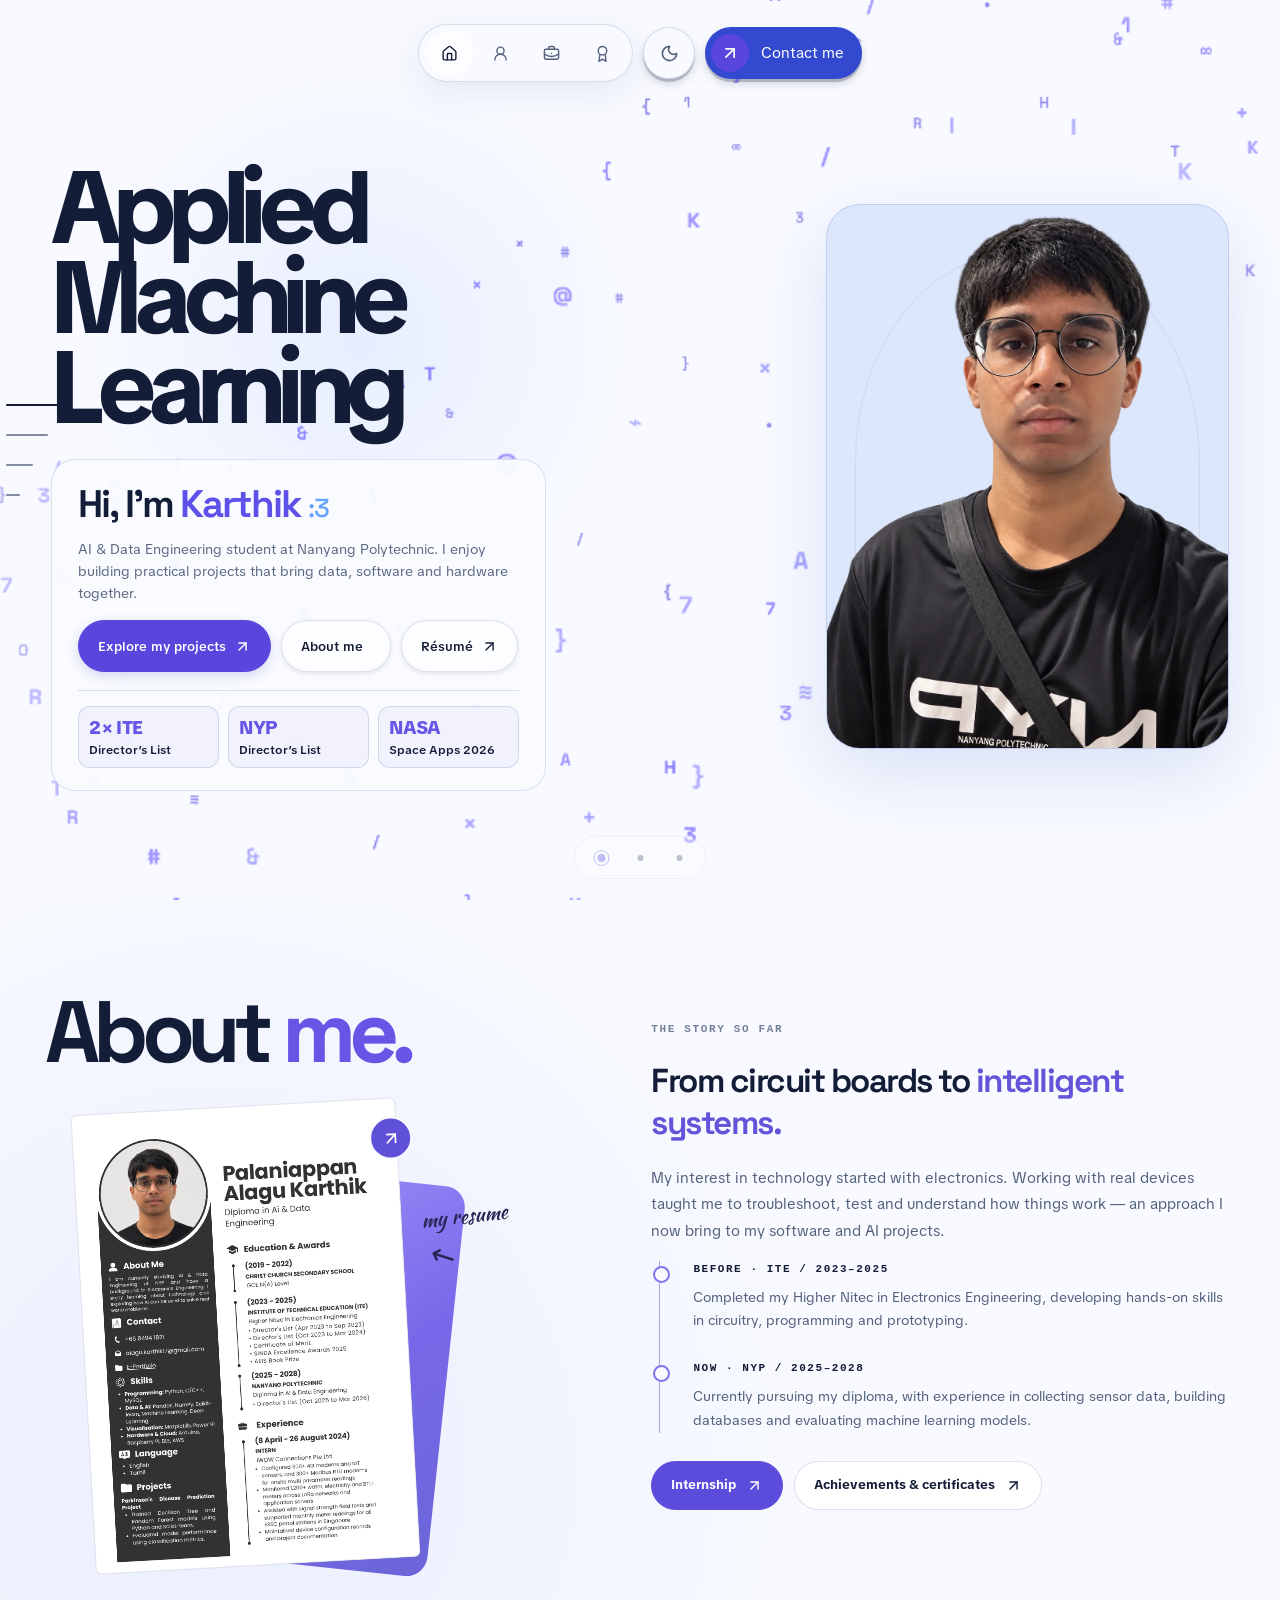
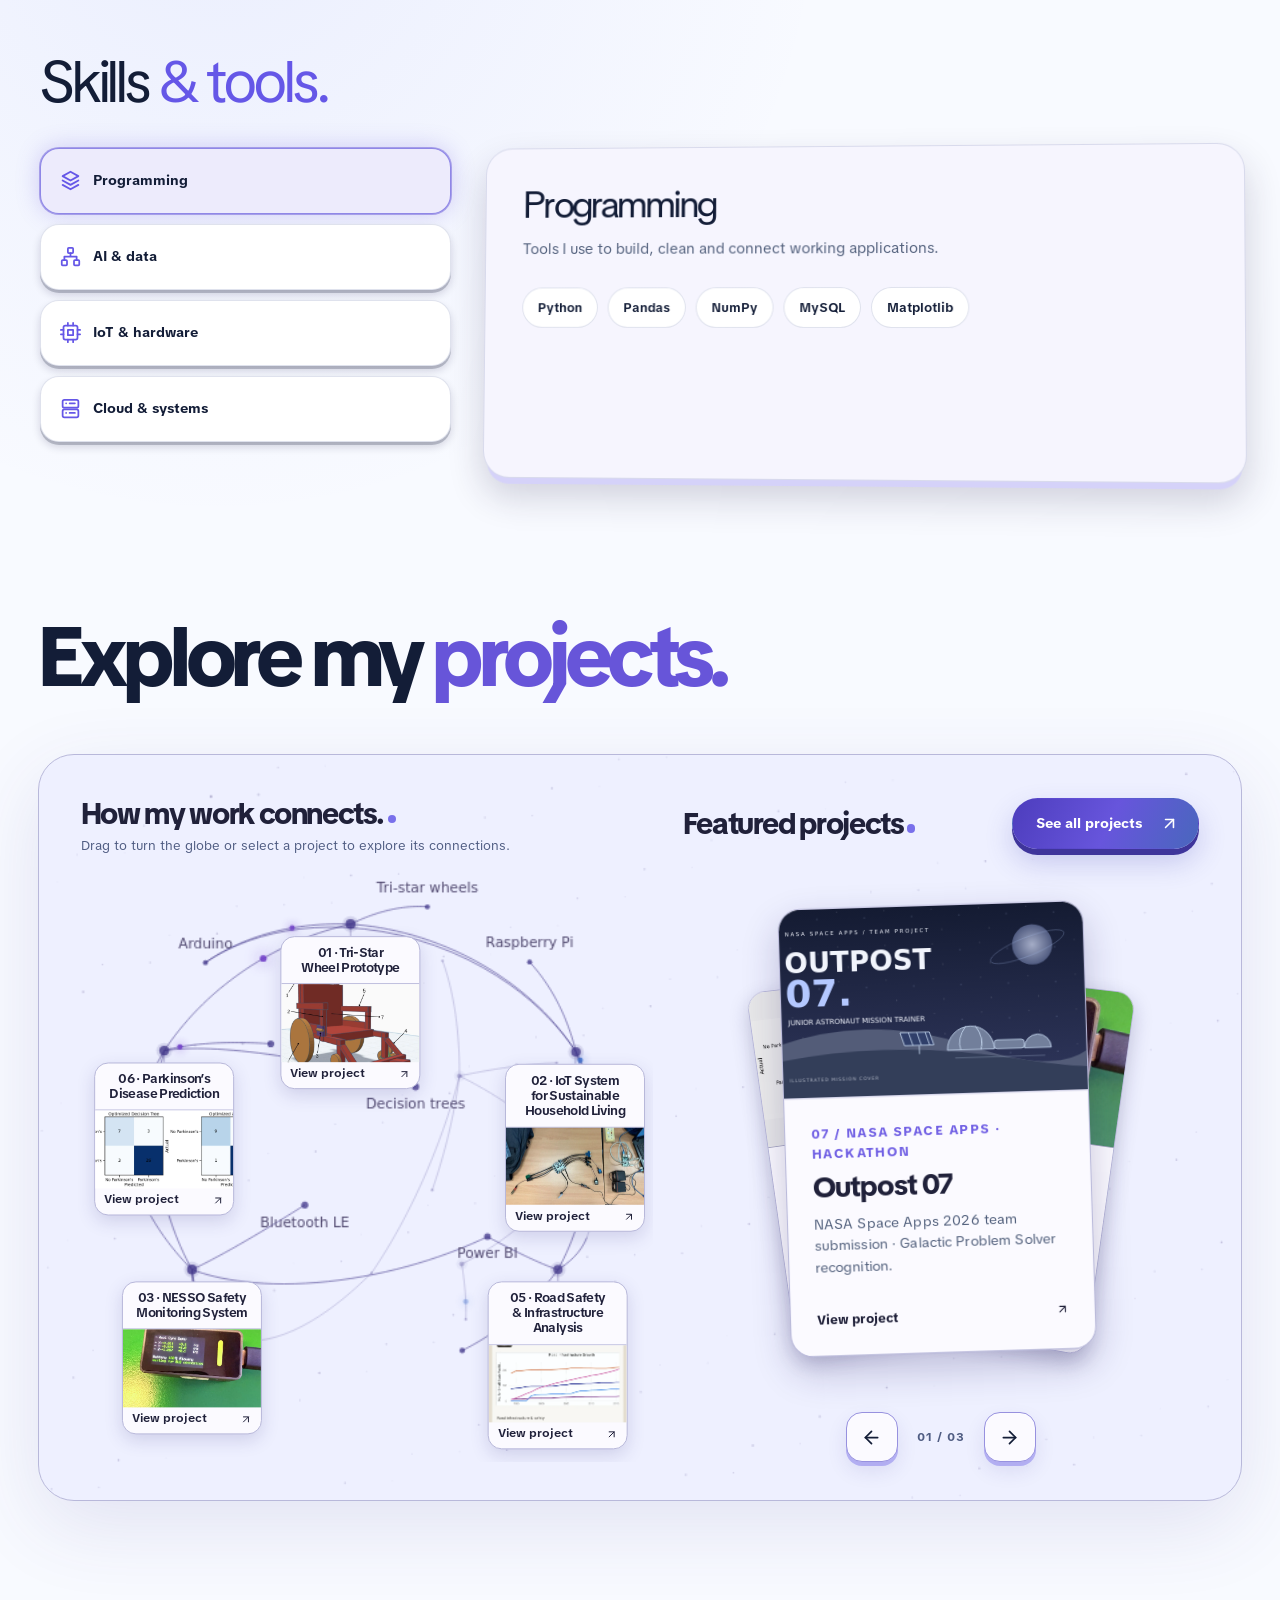
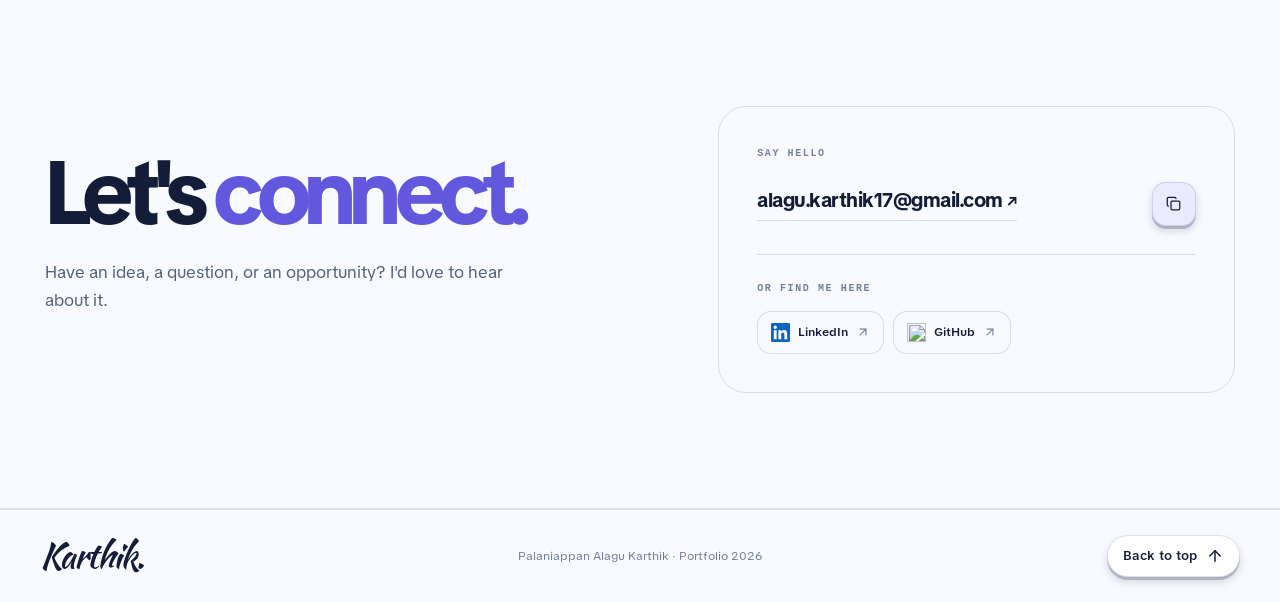
==== commit 2312728a: "Add files via upload" ====
--- a/index.html
+++ b/index.html
@@ -34,11 +34,11 @@
 
 <link href="https://fonts.googleapis.com/css2?family=Kaushan+Script&amp;display=swap" media="print" onload="this.media='all'" rel="stylesheet"/><noscript><link href="https://fonts.googleapis.com/css2?family=Kaushan+Script&amp;display=swap" rel="stylesheet"/></noscript>
 <script defer="" src="adaptive-performance.js?v=9"></script><script defer="" src="motion.js?v=9"></script>
-<script defer="" src="home.bundle.js?v=9"></script>
+<script defer="" src="home.bundle.js?v=12"></script>
 <link href="motion.css?v=9" rel="stylesheet"/>
 <link href="upgrade.css?v=9" rel="stylesheet"/>
 <script defer="" src="upgrade.js?v=9"></script>
-<link href="studio.css?v=9" rel="stylesheet"/><script defer="" src="studio.js?v=9"></script><link href="project-refinement.css?v=9" rel="stylesheet"/><script defer="" src="project-refinement.js?v=9"></script><meta content="Karthik Portfolio · AI &amp; Data Engineering" property="og:title"/><meta content="AI &amp; Data Engineering student at NYP with an electronics background. Explore seven case studies across machine learning, data engineering, cloud, IoT and NASA Space Apps." property="og:description"/><meta content="website" property="og:type"/><meta content="https://karthik-portfolio-8hzt.onrender.com/" property="og:url"/><meta content="https://karthik-portfolio-8hzt.onrender.com/assets/social-preview.png" property="og:image"/><meta content="1200" property="og:image:width"/><meta content="630" property="og:image:height"/><meta content="Karthik Portfolio · AI &amp; Data Engineering" property="og:image:alt"/><meta content="summary_large_image" name="twitter:card"/><meta content="Karthik Portfolio · AI &amp; Data Engineering" name="twitter:title"/><meta content="AI &amp; Data Engineering student at NYP with an electronics background. Explore seven case studies across machine learning, data engineering, cloud, IoT and NASA Space Apps." name="twitter:description"/><meta content="https://karthik-portfolio-8hzt.onrender.com/assets/social-preview.png" name="twitter:image"/><link href="adaptive-performance.css?v=9" rel="stylesheet"/></head>
+<link href="studio.css?v=9" rel="stylesheet"/><script defer="" src="studio.js?v=9"></script><link href="project-refinement.css?v=9" rel="stylesheet"/><script defer="" src="project-refinement.js?v=9"></script><meta content="Karthik Portfolio · AI &amp; Data Engineering" property="og:title"/><meta content="AI &amp; Data Engineering student at NYP with an electronics background. Explore seven case studies across machine learning, data engineering, cloud, IoT and NASA Space Apps." property="og:description"/><meta content="website" property="og:type"/><meta content="https://karthik-portfolio-8hzt.onrender.com/" property="og:url"/><meta content="https://karthik-portfolio-8hzt.onrender.com/assets/website-preview.png?v=2" property="og:image"/><meta content="1200" property="og:image:width"/><meta content="630" property="og:image:height"/><meta content="Karthik — AI &amp; Data Engineering. A flowing abstract wave on a midnight blue background." property="og:image:alt"/><meta content="image/png" property="og:image:type"/><meta content="summary_large_image" name="twitter:card"/><meta content="Karthik Portfolio · AI &amp; Data Engineering" name="twitter:title"/><meta content="AI &amp; Data Engineering student at NYP with an electronics background. Explore seven case studies across machine learning, data engineering, cloud, IoT and NASA Space Apps." name="twitter:description"/><meta content="https://karthik-portfolio-8hzt.onrender.com/assets/website-preview.png?v=2" name="twitter:image"/><link href="adaptive-performance.css?v=9" rel="stylesheet"/></head>
 <body>
 <div class="min-h-screen relative" id="portfolio">
 <a class="skip" href="#main-content" id="skip-navigation">Skip to content</a>
